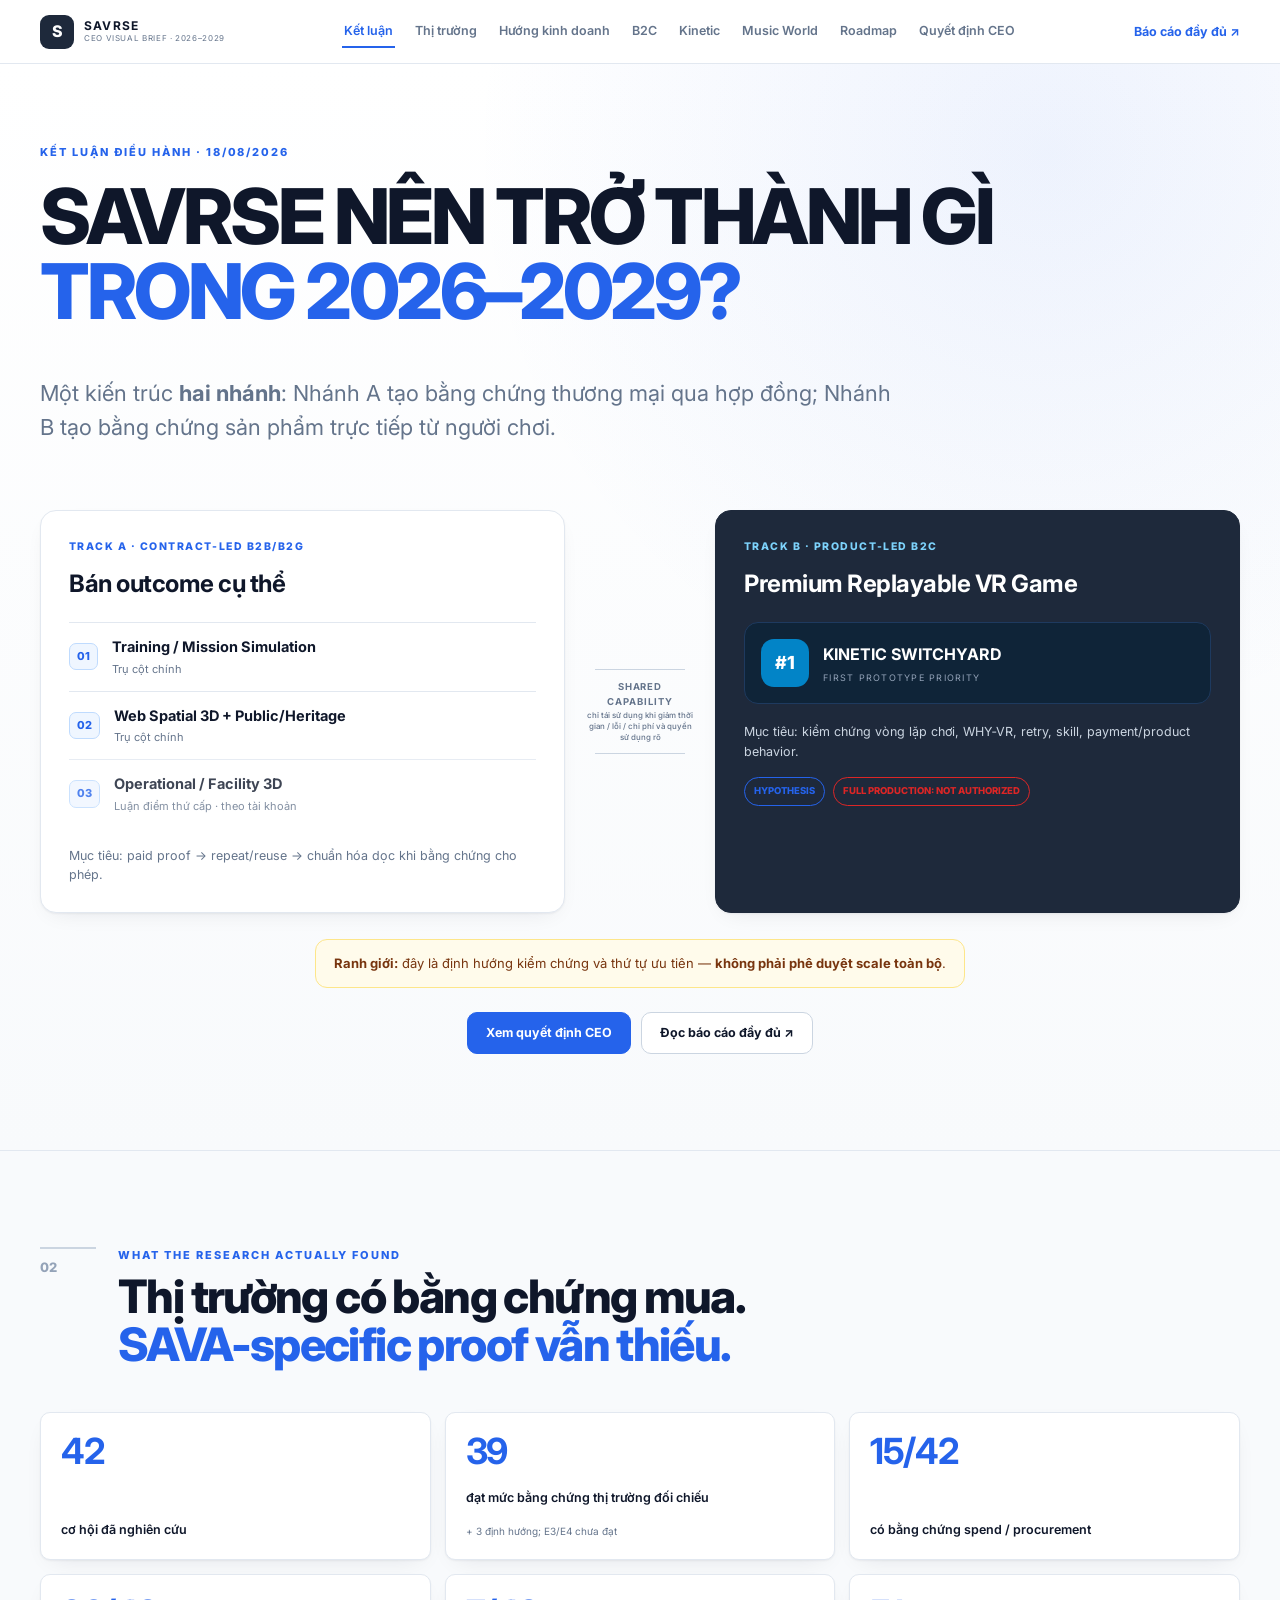
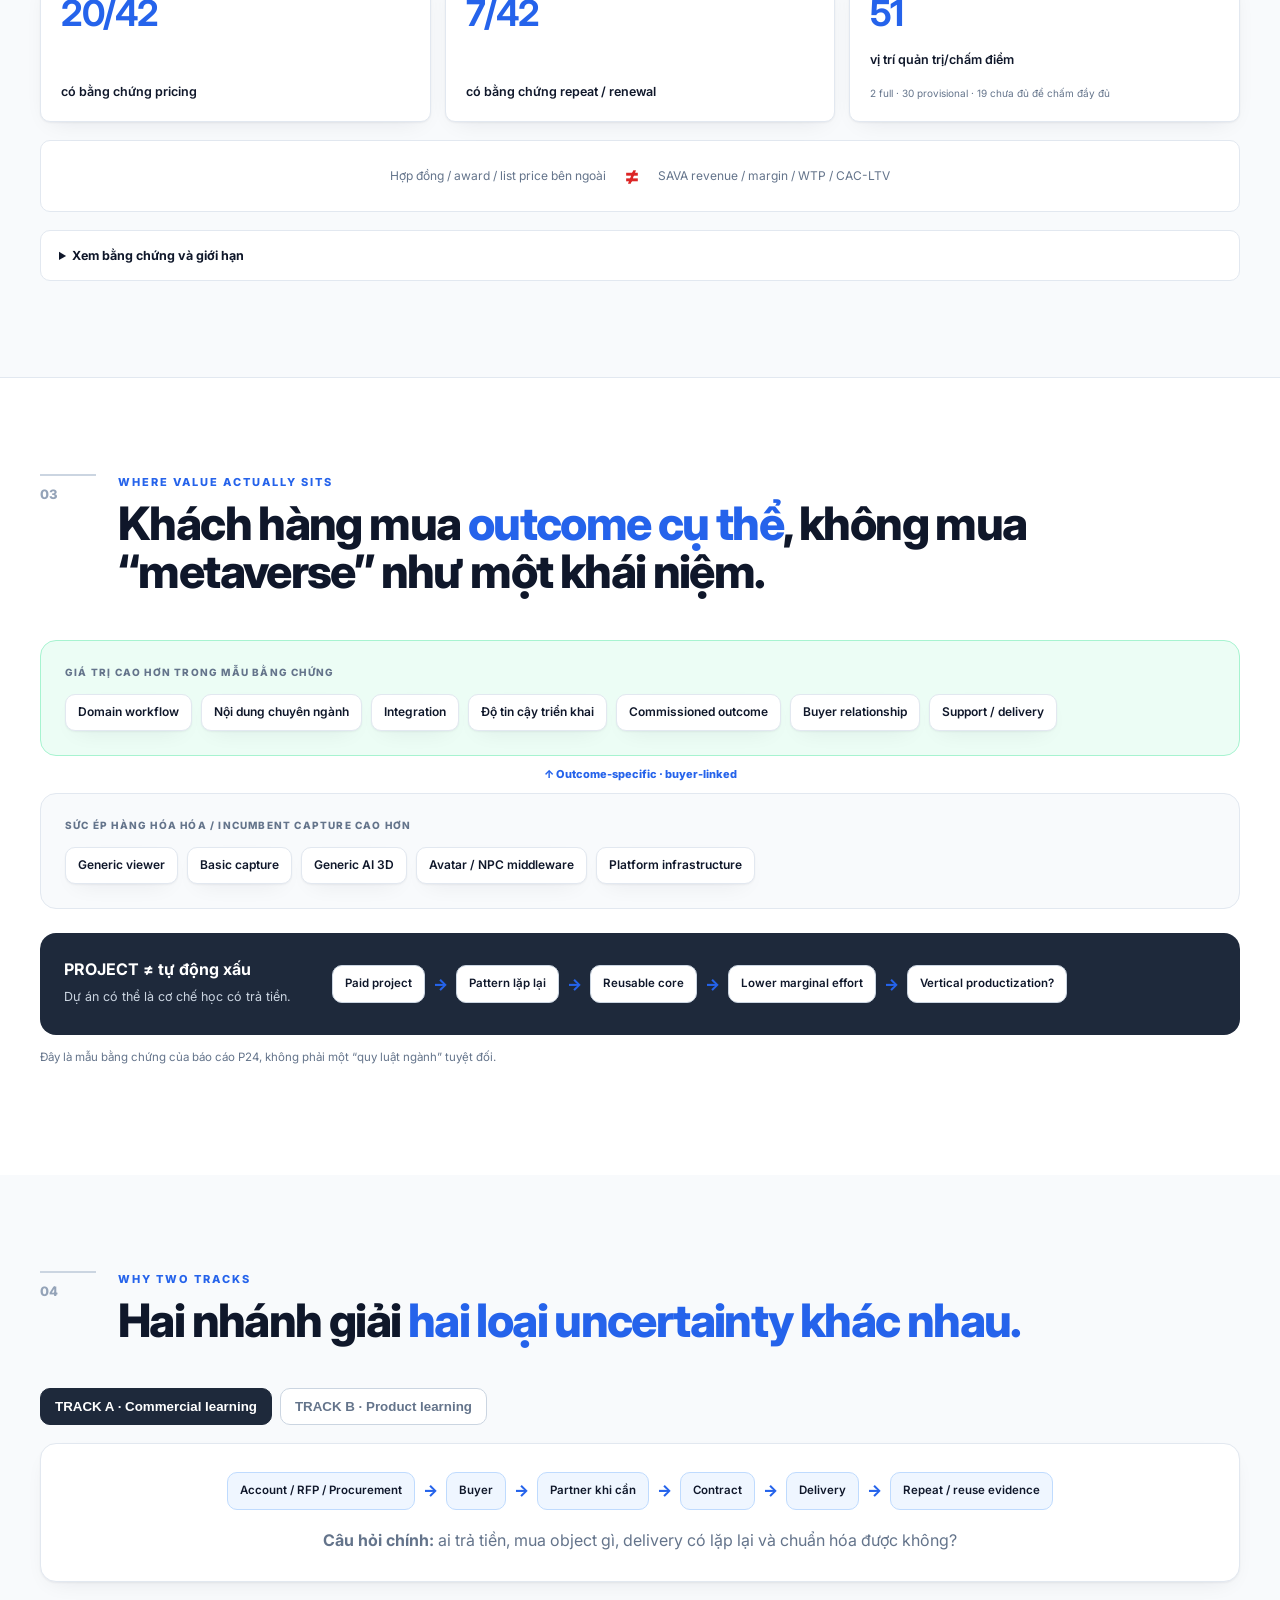
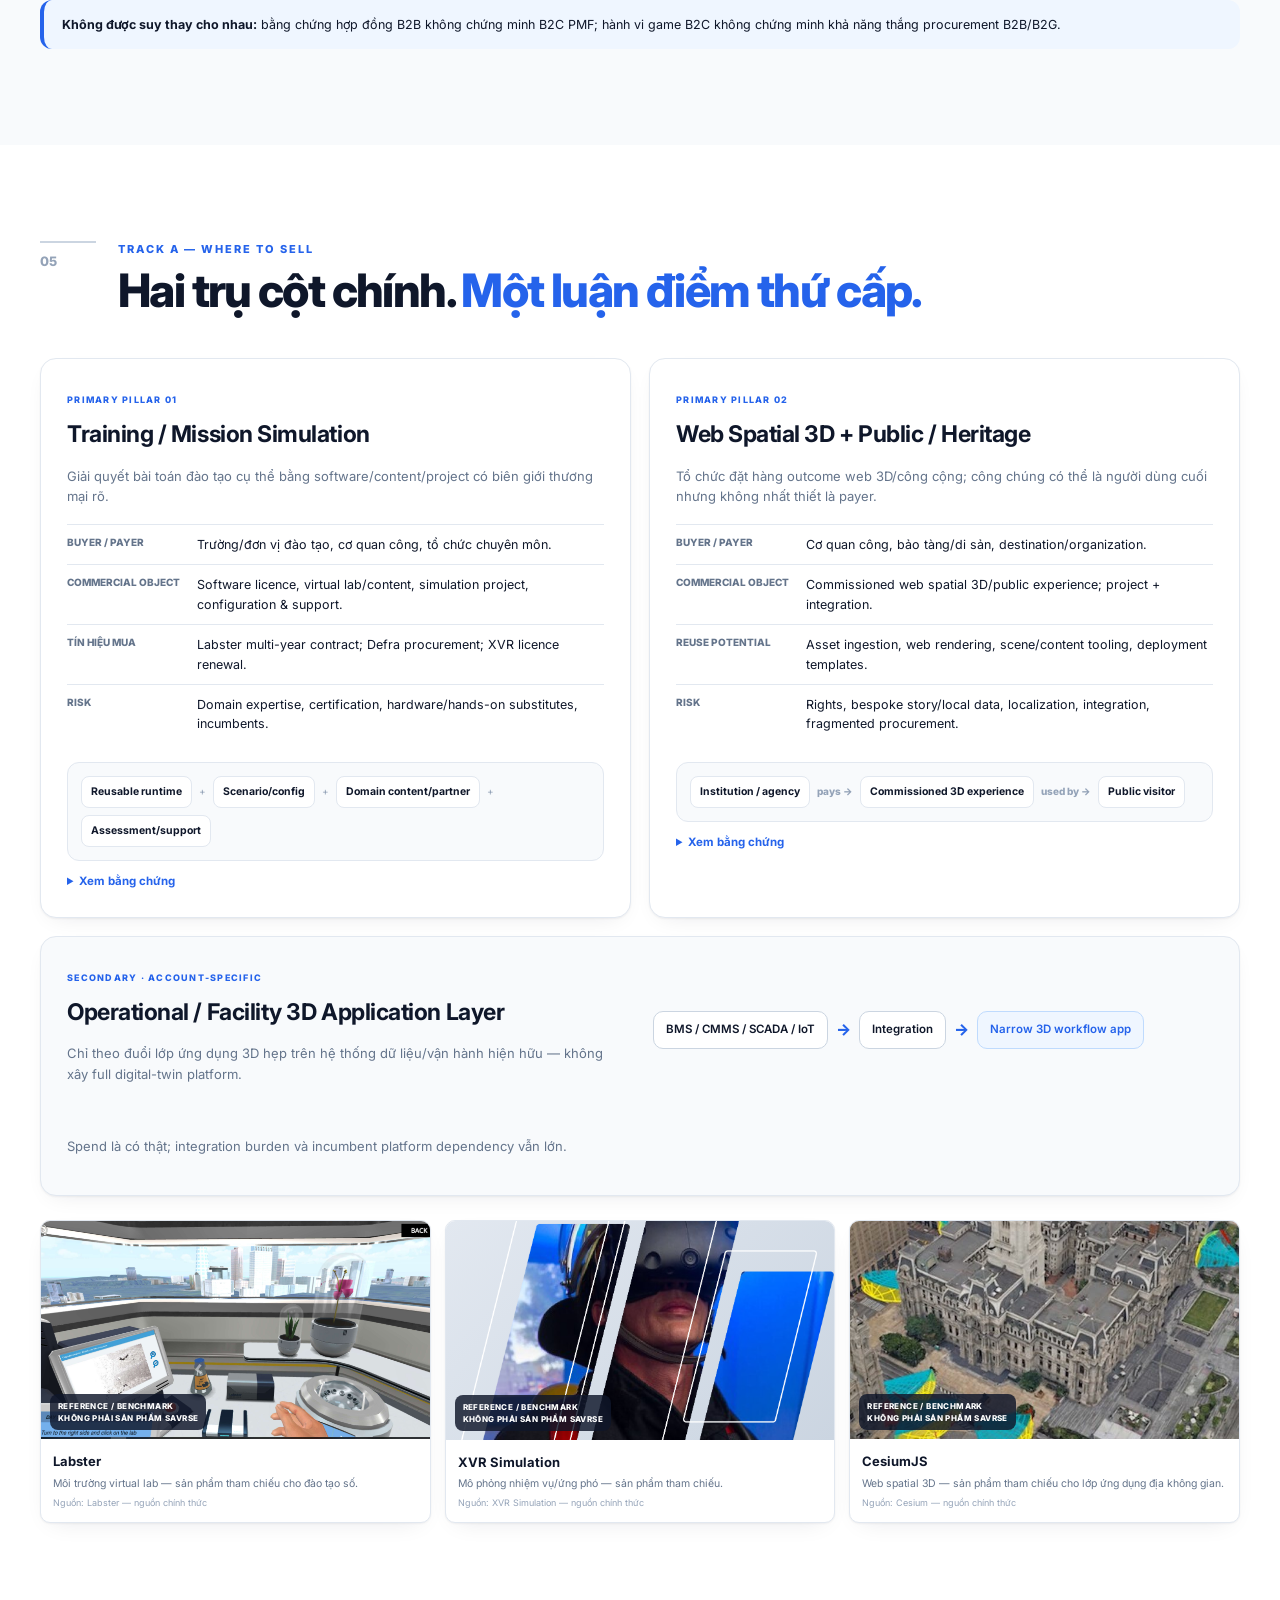
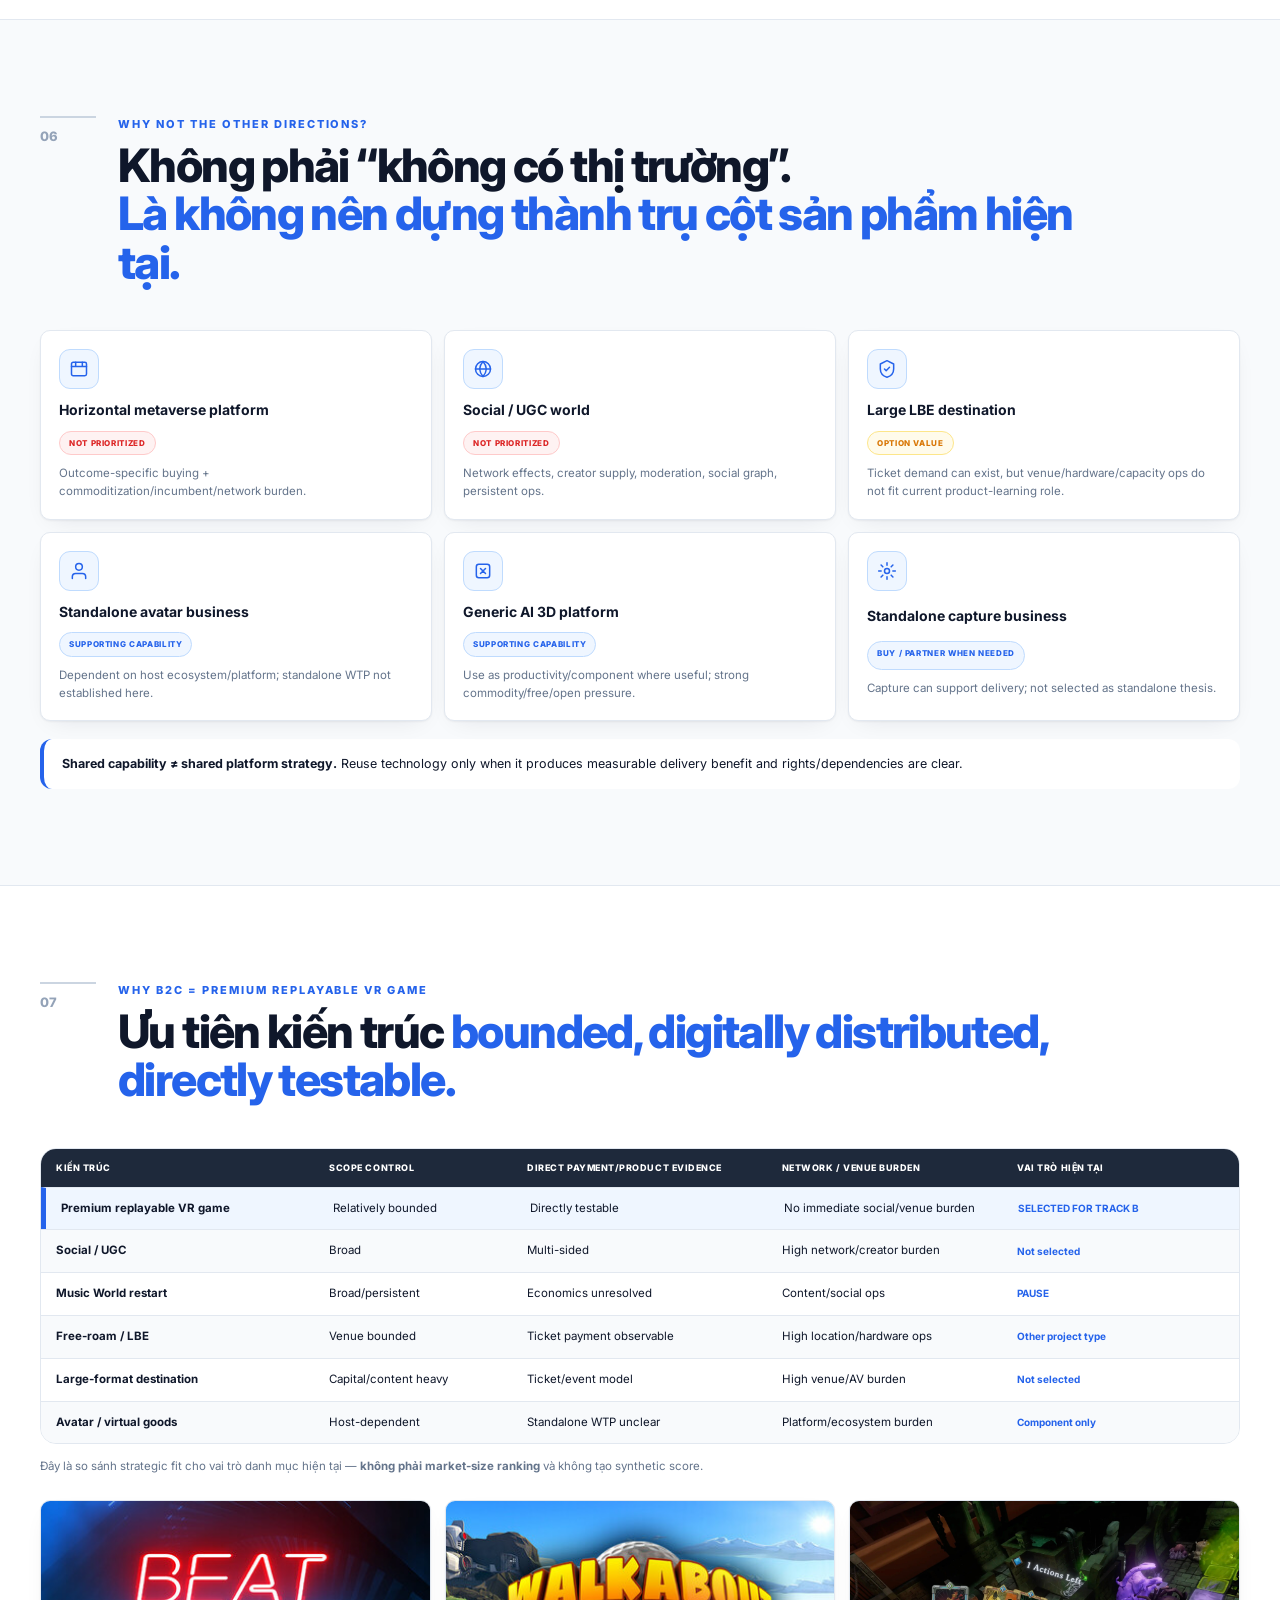
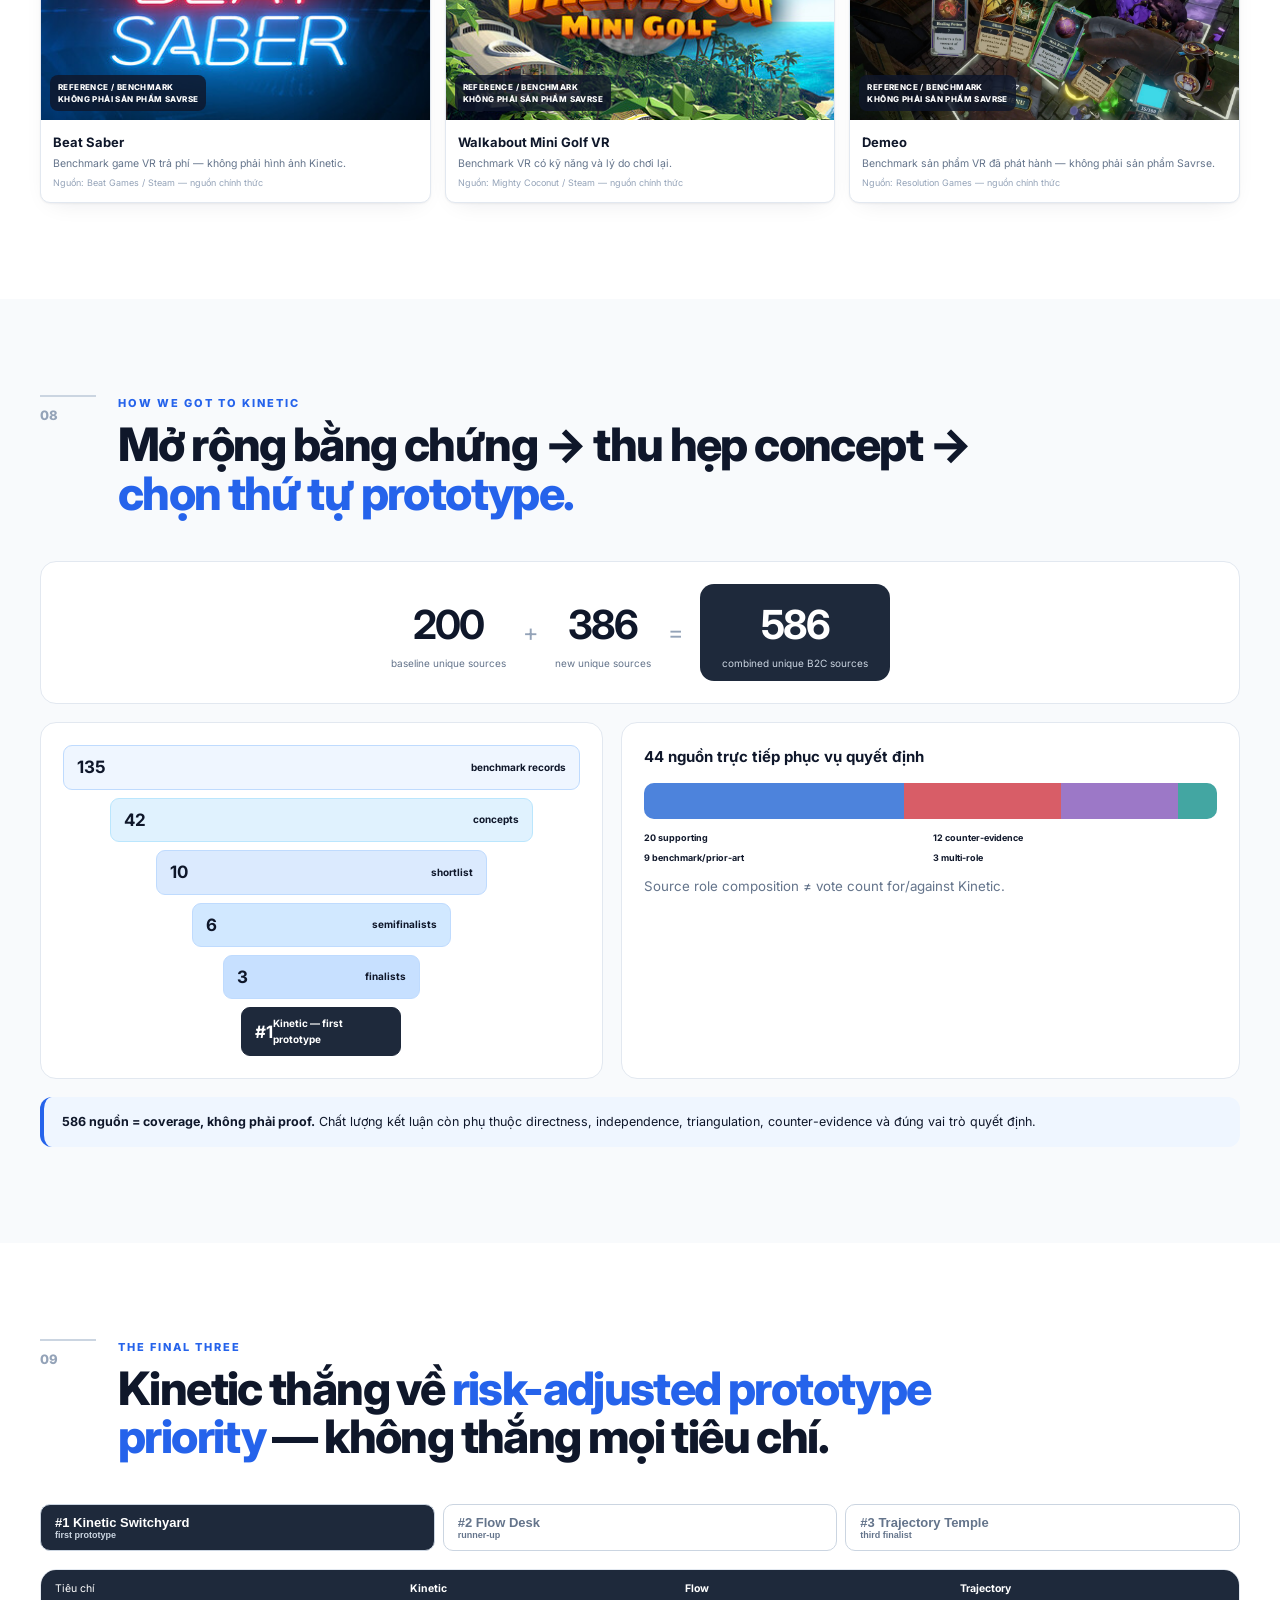
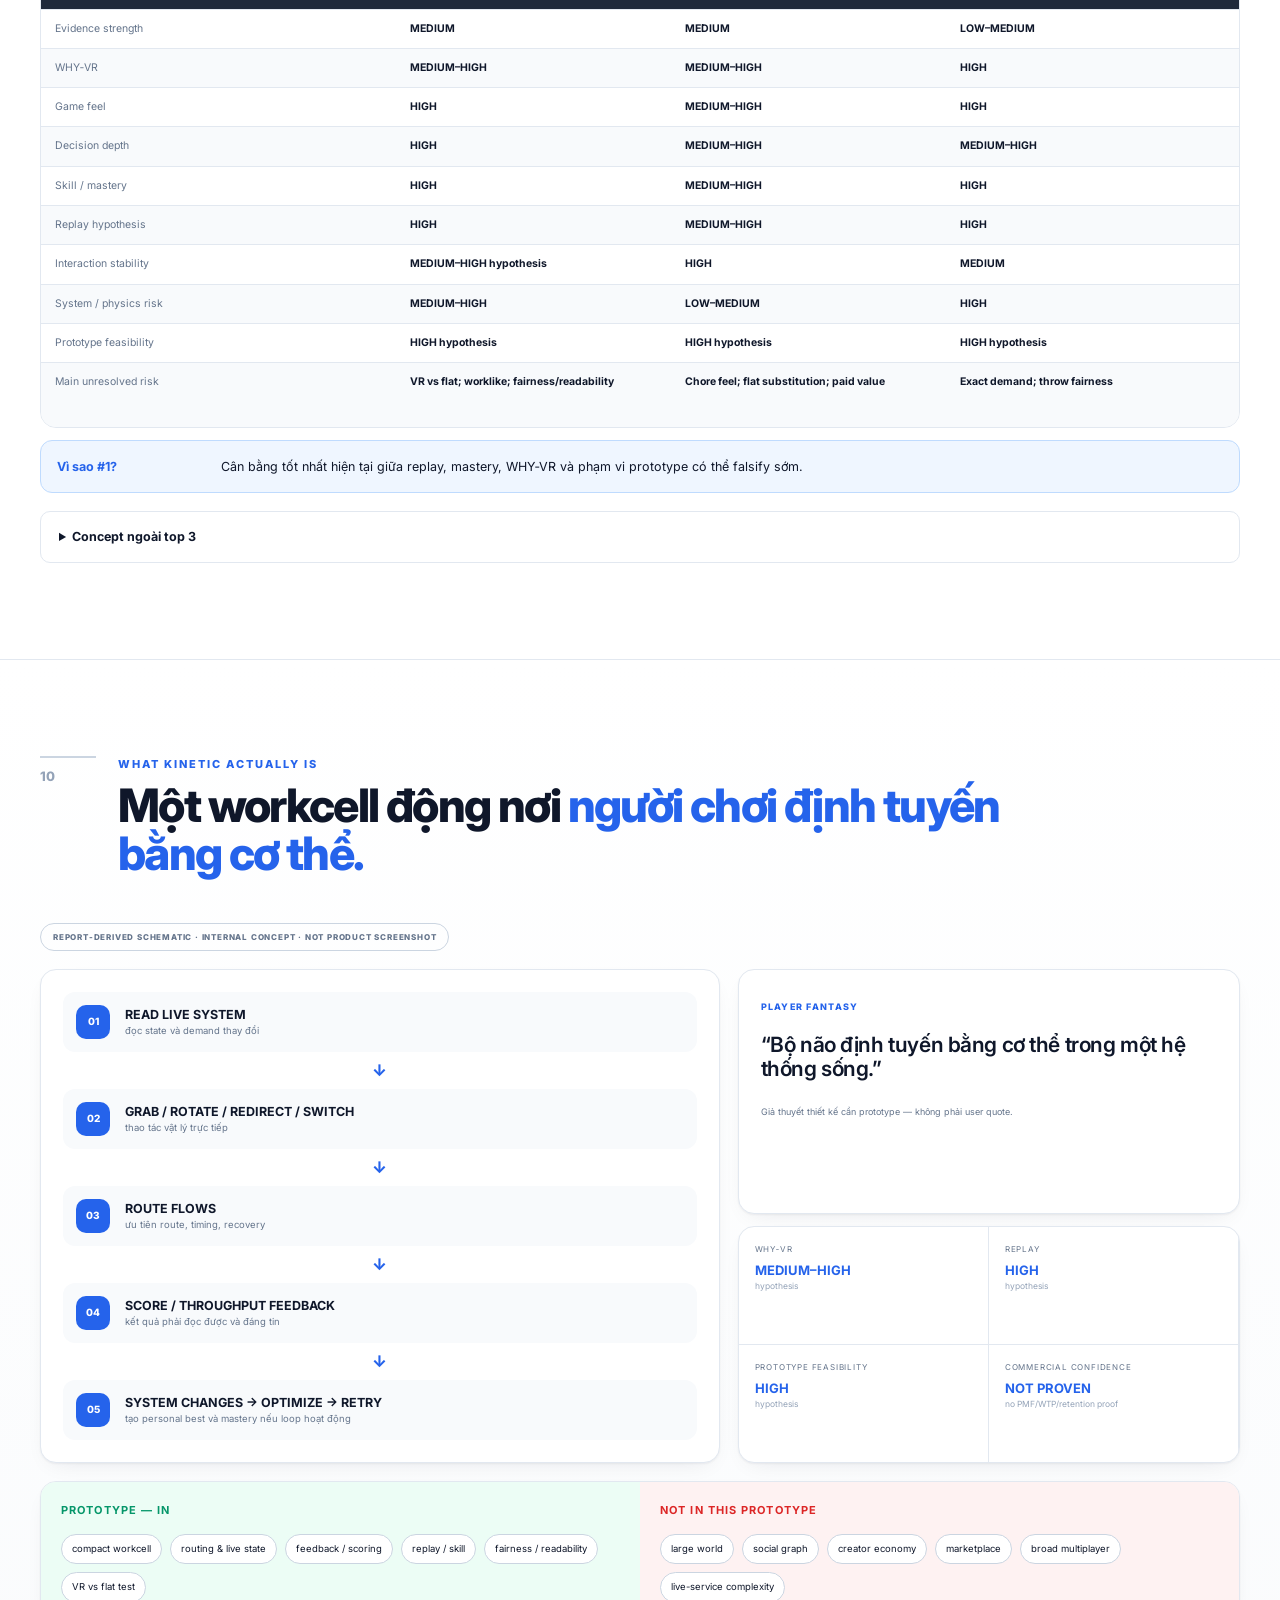
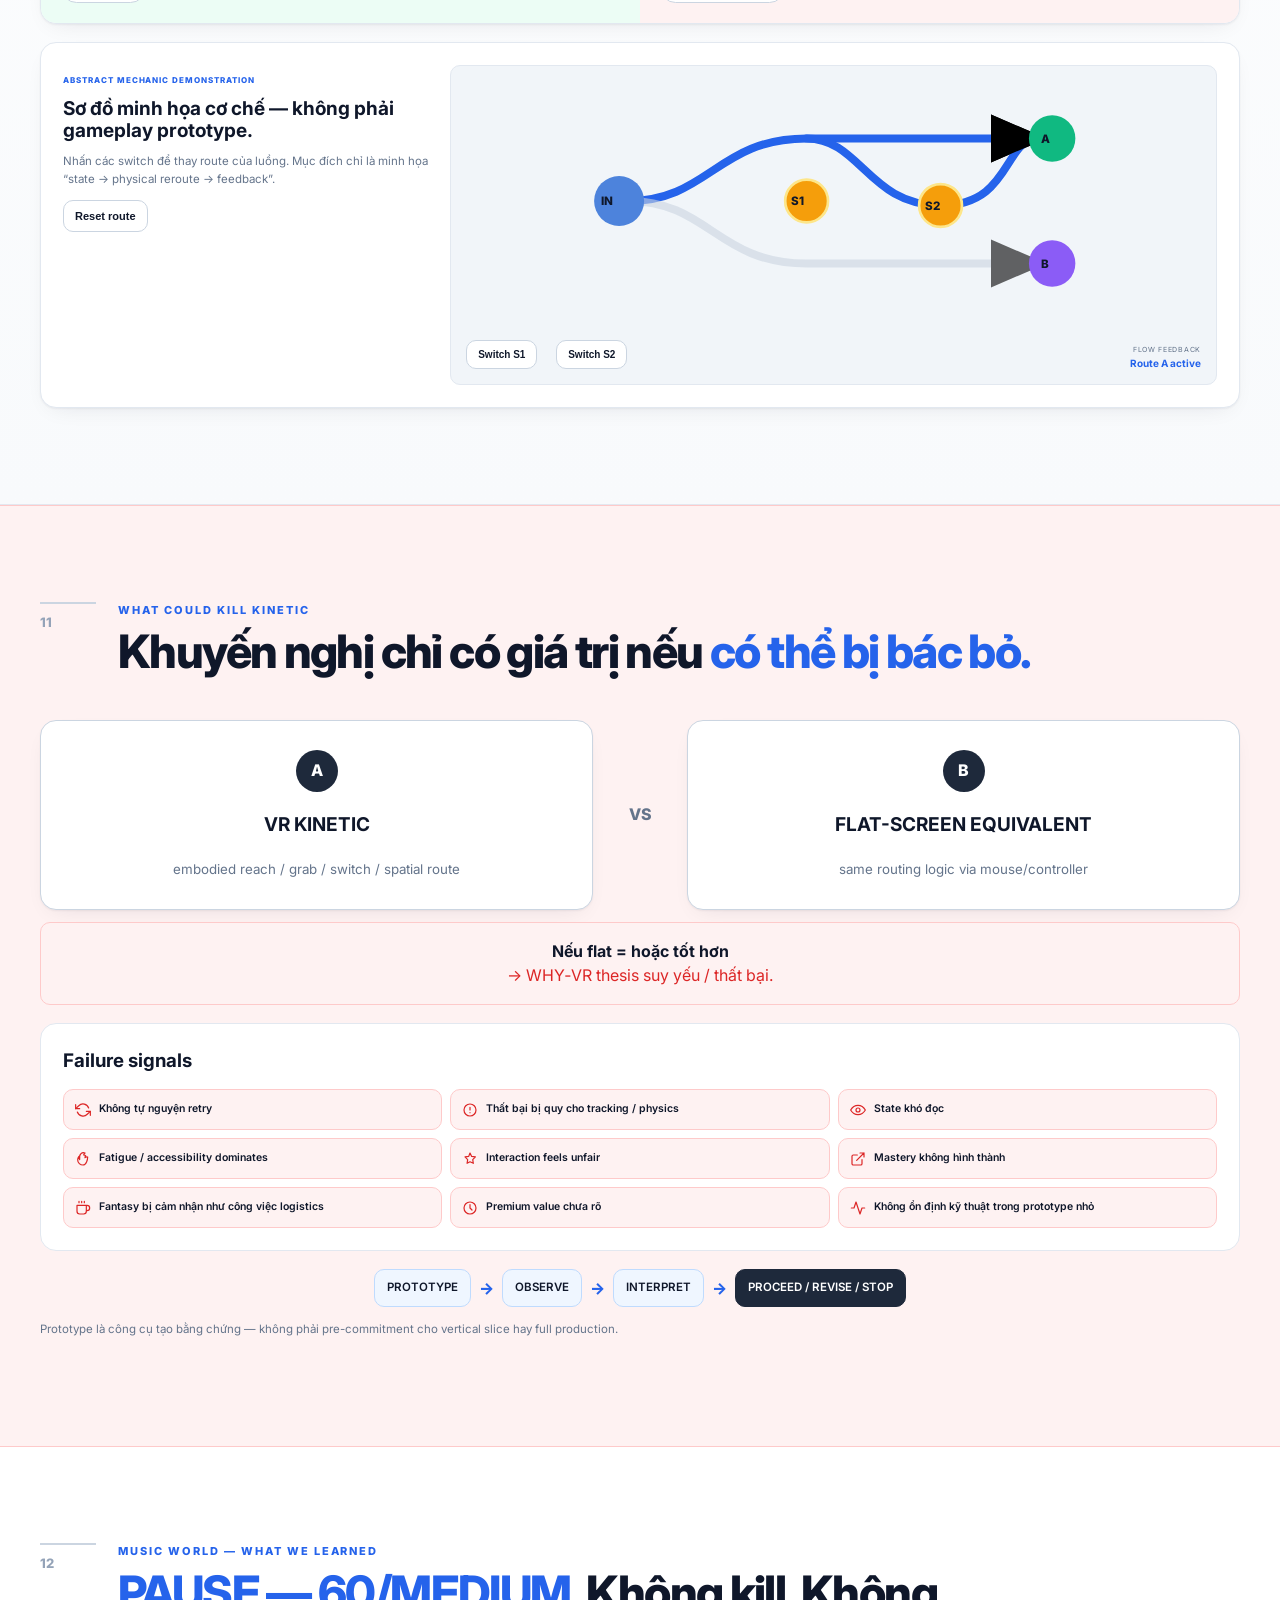
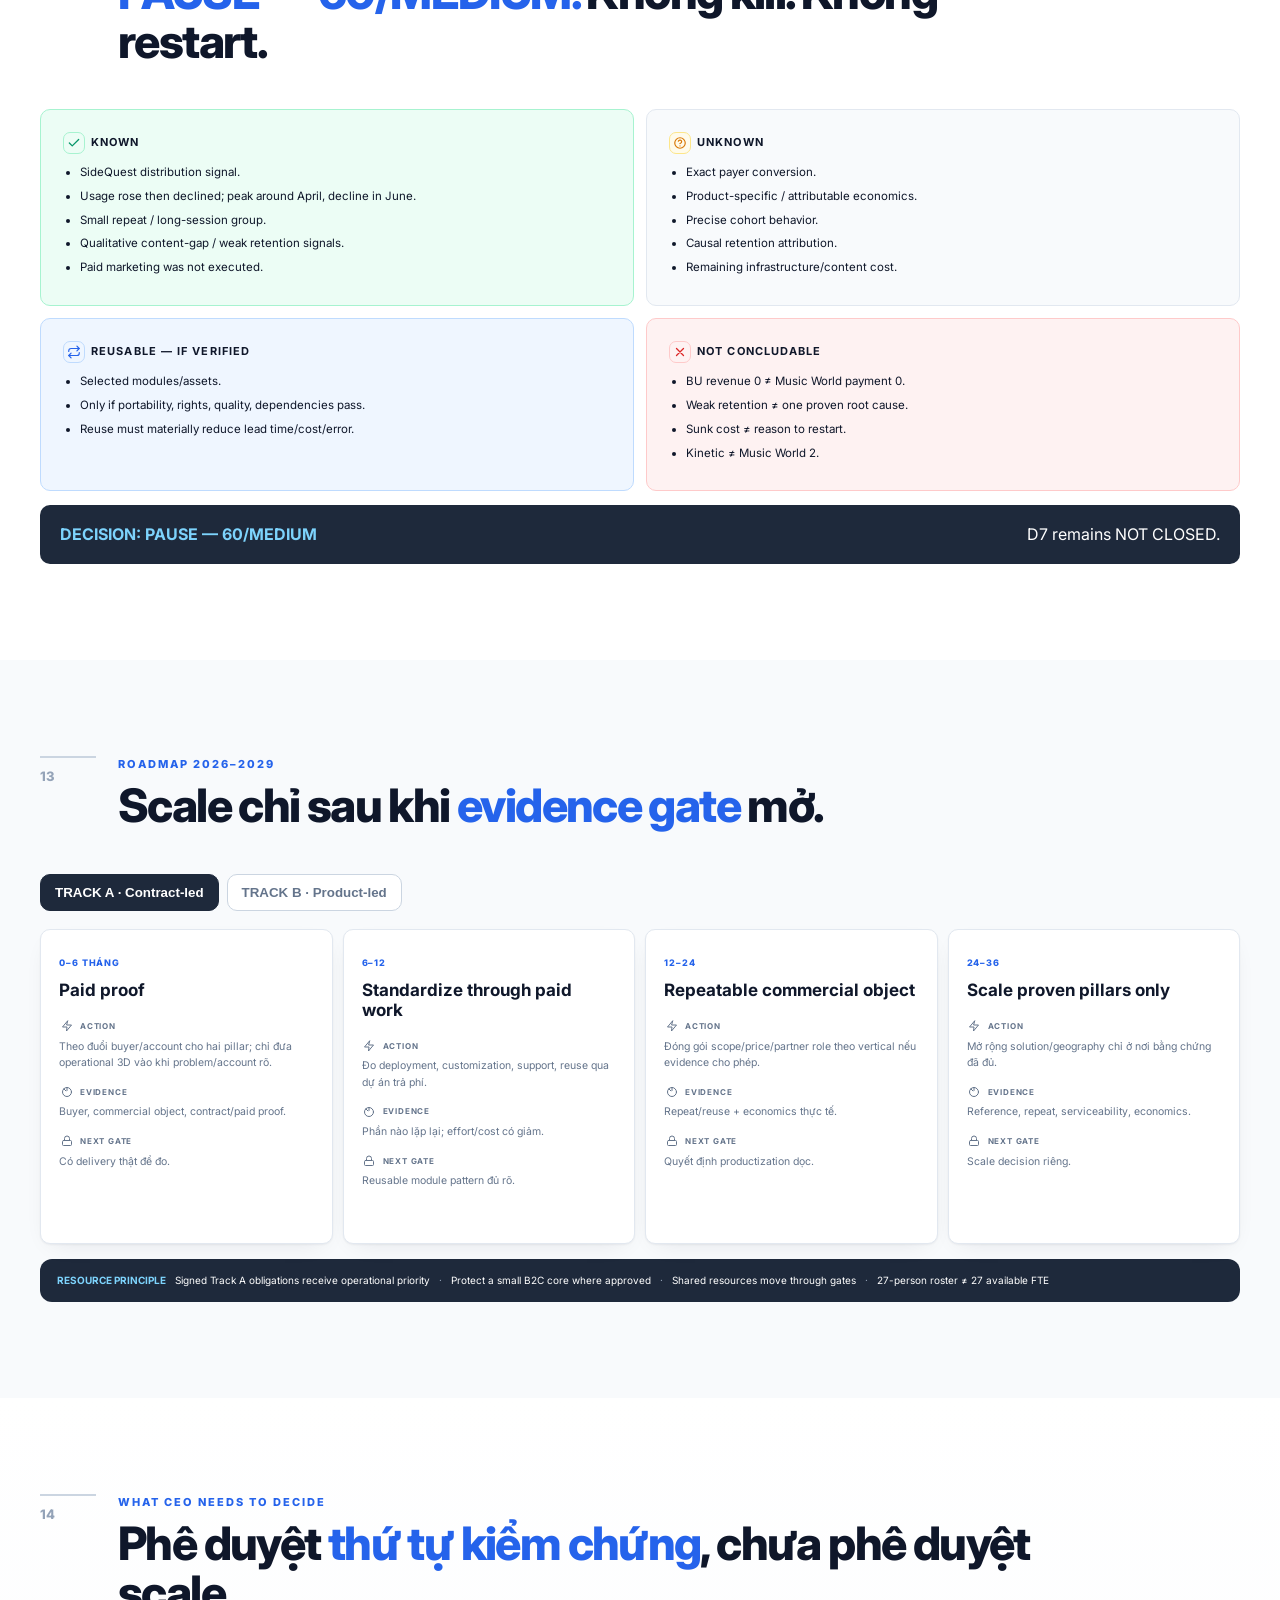
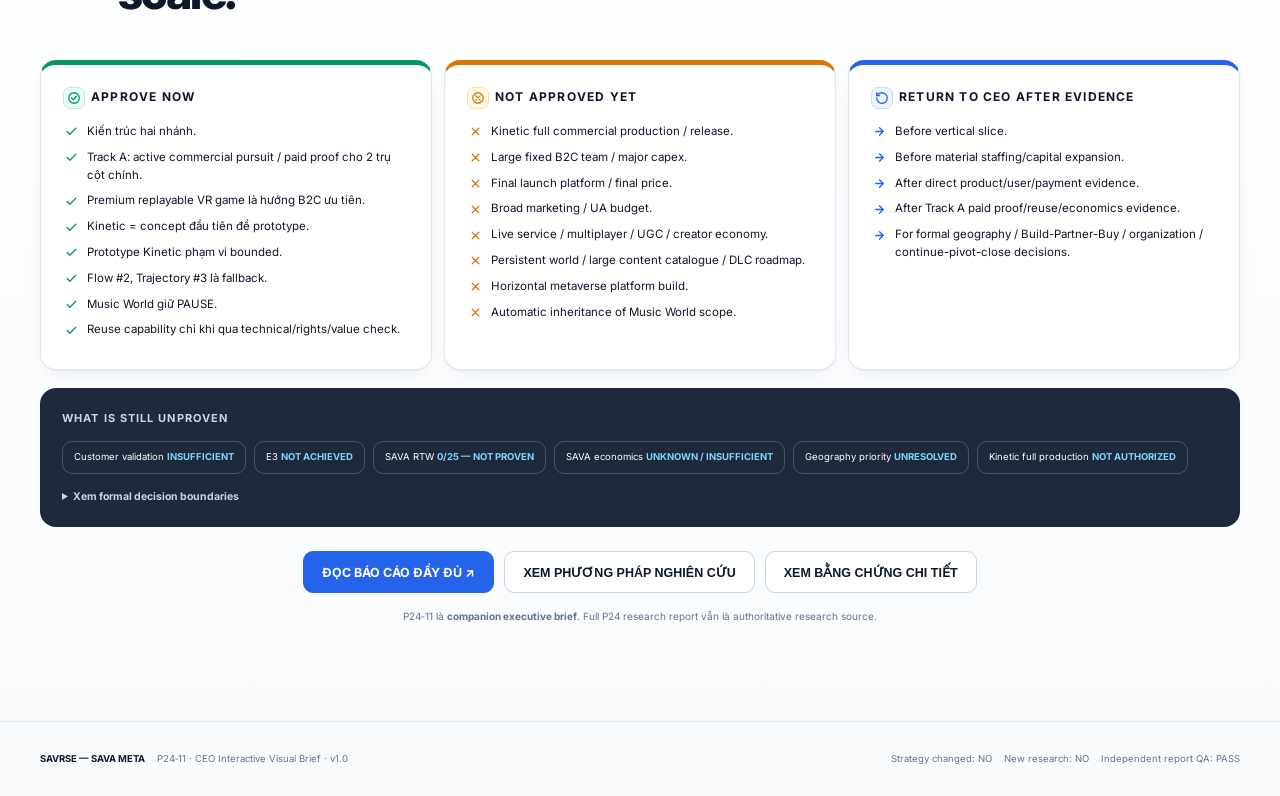
==== index.html @ 4fbd262f "Clone current savrse-report baseline before Kinetic edits" ====
<!doctype html>
<html lang="vi">
<head>
<meta charset="utf-8">
<meta name="viewport" content="width=device-width,initial-scale=1">
<meta name="color-scheme" content="light">
<title>Savrse 2026–2029 — CEO Interactive Visual Brief</title>
<meta name="description" content="CEO-facing interactive visual strategy brief for Savrse — SAVA Meta, condensed from the P24 v1.5 authoritative research report.">
<link rel="preconnect" href="https://fonts.googleapis.com">
<link rel="preconnect" href="https://fonts.gstatic.com" crossorigin>
<link href="https://fonts.googleapis.com/css2?family=Inter:wght@400;500;600;700;800&display=swap" rel="stylesheet">
<link rel="stylesheet" href="styles.css">
</head>
<body>
<a class="skip-link" href="#main">Bỏ qua điều hướng</a>
<header class="topbar">
  <a class="brand" href="#answer"><span class="brand-mark">S</span><span><b>SAVRSE</b><small>CEO VISUAL BRIEF · 2026–2029</small></span></a>
  <button class="nav-toggle" aria-expanded="false" aria-controls="main-nav">Menu</button>
  <nav id="main-nav" aria-label="Điều hướng chính">
    <a href="#answer">Kết luận</a><a href="#evidence">Thị trường</a><a href="#track-a">Hướng kinh doanh</a><a href="#b2c">B2C</a><a href="#kinetic">Kinetic</a><a href="#music-world">Music World</a><a href="#roadmap">Roadmap</a><a href="#decisions">Quyết định CEO</a>
  </nav>
  <a class="report-link top-report-link" data-full-report href="#">Báo cáo đầy đủ ↗</a>
</header>
<main id="main">

<section id="answer" class="section hero-section" data-section="1">
  <div class="eyebrow">KẾT LUẬN ĐIỀU HÀNH · 18/08/2026</div>
  <h1>SAVRSE NÊN TRỞ THÀNH GÌ<br><span>TRONG 2026–2029?</span></h1>
  <p class="lead">Một kiến trúc <b>hai nhánh</b>: Nhánh A tạo bằng chứng thương mại qua hợp đồng; Nhánh B tạo bằng chứng sản phẩm trực tiếp từ người chơi.</p>
  <div class="two-track hero-architecture" data-visual="two-track">
    <article class="track-card track-a">
      <div class="track-label">TRACK A · CONTRACT-LED B2B/B2G</div>
      <h2>Bán outcome cụ thể</h2>
      <div class="pillar primary"><span>01</span><div><b>Training / Mission Simulation</b><small>Trụ cột chính</small></div></div>
      <div class="pillar primary"><span>02</span><div><b>Web Spatial 3D + Public/Heritage</b><small>Trụ cột chính</small></div></div>
      <div class="pillar secondary"><span>03</span><div><b>Operational / Facility 3D</b><small>Luận điểm thứ cấp · theo tài khoản</small></div></div>
      <p class="micro">Mục tiêu: paid proof → repeat/reuse → chuẩn hóa dọc khi bằng chứng cho phép.</p>
    </article>
    <div class="architecture-bridge" aria-hidden="true"><span>SHARED CAPABILITY</span><small>chỉ tái sử dụng khi giảm thời gian / lỗi / chi phí và quyền sử dụng rõ</small></div>
    <article class="track-card track-b">
      <div class="track-label">TRACK B · PRODUCT-LED B2C</div>
      <h2>Premium Replayable VR Game</h2>
      <div class="kinetic-lockup"><span>#1</span><div><b>KINETIC SWITCHYARD</b><small>FIRST PROTOTYPE PRIORITY</small></div></div>
      <p class="micro">Mục tiêu: kiểm chứng vòng lặp chơi, WHY‑VR, retry, skill, payment/product behavior.</p>
      <div class="state-row"><span class="state hypothesis">HYPOTHESIS</span><span class="state not-authorized">FULL PRODUCTION: NOT AUTHORIZED</span></div>
    </article>
  </div>
  <div class="hero-caveat"><b>Ranh giới:</b> đây là định hướng kiểm chứng và thứ tự ưu tiên — <b>không phải phê duyệt scale toàn bộ</b>.</div>
  <div class="hero-actions"><a class="btn primary" href="#decisions">Xem quyết định CEO</a><a class="btn" data-full-report href="#">Đọc báo cáo đầy đủ ↗</a></div>
</section>

<section id="evidence" class="section dark-section" data-section="2">
  <div class="section-head"><span class="section-no">02</span><div><div class="eyebrow">WHAT THE RESEARCH ACTUALLY FOUND</div><h2>Thị trường có bằng chứng mua.<br><span>SAVA-specific proof vẫn thiếu.</span></h2></div></div>
  <div class="metric-grid" data-visual="evidence-snapshot">
    <article class="metric"><strong>42</strong><span>cơ hội đã nghiên cứu</span></article>
    <article class="metric"><strong>39</strong><span>đạt mức bằng chứng thị trường đối chiếu</span><small>+ 3 định hướng; E3/E4 chưa đạt</small></article>
    <article class="metric"><strong>15/42</strong><span>có bằng chứng spend / procurement</span></article>
    <article class="metric"><strong>20/42</strong><span>có bằng chứng pricing</span></article>
    <article class="metric"><strong>7/42</strong><span>có bằng chứng repeat / renewal</span></article>
    <article class="metric"><strong>51</strong><span>vị trí quản trị/chấm điểm</span><small>2 full · 30 provisional · 19 chưa đủ để chấm đầy đủ</small></article>
  </div>
  <div class="semantic-firewall" data-visual="semantic-firewall"><span>Hợp đồng / award / list price bên ngoài</span><b>≠</b><span>SAVA revenue / margin / WTP / CAC-LTV</span></div>
  <details class="evidence-drawer"><summary>Xem bằng chứng và giới hạn</summary><div class="drawer-grid">
    <div><h4>Ví dụ có hành vi mua thật</h4><ul><li>UCLan/Labster: £180,000 — contract value.</li><li>Defra: £118,327 — award/procurement value.</li><li>Coventry/XVR: £55,661 — two-year licence renewal contract value.</li><li>Derby: £65,512 — web geospatial 3D contract.</li></ul></div>
    <div><h4>Giới hạn bắt buộc</h4><ul><li>Contract value ≠ cash collection.</li><li>Award ≠ realized SAVA revenue.</li><li>Framework ceiling ≠ realized call-off.</li><li>Customer validation = insufficient; E3 chưa đạt.</li></ul></div>
  </div></details>
</section>

<section id="value" class="section" data-section="3">
  <div class="section-head"><span class="section-no">03</span><div><div class="eyebrow">WHERE VALUE ACTUALLY SITS</div><h2>Khách hàng mua <span>outcome cụ thể</span>, không mua “metaverse” như một khái niệm.</h2></div></div>
  <div class="value-stack" data-visual="value-stack">
    <div class="value-tier high"><div class="tier-label">GIÁ TRỊ CAO HƠN TRONG MẪU BẰNG CHỨNG</div><div class="chip-row"><span>Domain workflow</span><span>Nội dung chuyên ngành</span><span>Integration</span><span>Độ tin cậy triển khai</span><span>Commissioned outcome</span><span>Buyer relationship</span><span>Support / delivery</span></div></div>
    <div class="value-arrow">↑ Outcome-specific · buyer-linked</div>
    <div class="value-tier low"><div class="tier-label">SỨC ÉP HÀNG HÓA HÓA / INCUMBENT CAPTURE CAO HƠN</div><div class="chip-row"><span>Generic viewer</span><span>Basic capture</span><span>Generic AI 3D</span><span>Avatar / NPC middleware</span><span>Platform infrastructure</span></div></div>
  </div>
  <div class="split-insight" data-visual="project-productization">
    <div><b>PROJECT ≠ tự động xấu</b><p>Dự án có thể là cơ chế học có trả tiền.</p></div><div class="flow-inline"><span>Paid project</span><i>→</i><span>Pattern lặp lại</span><i>→</i><span>Reusable core</span><i>→</i><span>Lower marginal effort</span><i>→</i><span>Vertical productization?</span></div>
  </div>
  <p class="caveat">Đây là mẫu bằng chứng của báo cáo P24, không phải một “quy luật ngành” tuyệt đối.</p>
</section>

<section id="why-two" class="section soft-section" data-section="4">
  <div class="section-head"><span class="section-no">04</span><div><div class="eyebrow">WHY TWO TRACKS</div><h2>Hai nhánh giải <span>hai loại uncertainty khác nhau.</span></h2></div></div>
  <div class="toggle-row" role="tablist" aria-label="So sánh hai nhánh"><button class="track-toggle active" data-track="commercial" role="tab" aria-selected="true">TRACK A · Commercial learning</button><button class="track-toggle" data-track="product" role="tab" aria-selected="false">TRACK B · Product learning</button></div>
  <div class="learning-panel active" data-panel="commercial" data-visual="commercial-learning">
    <div class="learning-flow"><span>Account / RFP / Procurement</span><i>→</i><span>Buyer</span><i>→</i><span>Partner khi cần</span><i>→</i><span>Contract</span><i>→</i><span>Delivery</span><i>→</i><span>Repeat / reuse evidence</span></div>
    <p><b>Câu hỏi chính:</b> ai trả tiền, mua object gì, delivery có lặp lại và chuẩn hóa được không?</p>
  </div>
  <div class="learning-panel" data-panel="product" data-visual="product-learning">
    <div class="learning-flow"><span>VR Storefront</span><i>→</i><span>Discovery</span><i>→</i><span>Purchase / install</span><i>→</i><span>Gameplay</span><i>→</i><span>Retry / return</span><i>→</i><span>Iterate / stop / scale</span></div>
    <p><b>Câu hỏi chính:</b> người chơi có hiểu, muốn chơi lại, trả tiền và tạo hành vi sản phẩm đủ mạnh không?</p>
  </div>
  <div class="callout"><b>Không được suy thay cho nhau:</b> bằng chứng hợp đồng B2B không chứng minh B2C PMF; hành vi game B2C không chứng minh khả năng thắng procurement B2B/B2G.</div>
</section>

<section id="track-a" class="section" data-section="5">
  <div class="section-head"><span class="section-no">05</span><div><div class="eyebrow">TRACK A — WHERE TO SELL</div><h2>Hai trụ cột chính. <span>Một luận điểm thứ cấp.</span></h2></div></div>
  <div class="pillar-cards">
    <article class="direction-card primary-direction" data-visual="training-pillar">
      <div class="direction-top"><span class="role">PRIMARY PILLAR 01</span><h3>Training / Mission Simulation</h3><p>Giải quyết bài toán đào tạo cụ thể bằng software/content/project có biên giới thương mại rõ.</p></div>
      <dl class="fact-list"><div><dt>Buyer / payer</dt><dd>Trường/đơn vị đào tạo, cơ quan công, tổ chức chuyên môn.</dd></div><div><dt>Commercial object</dt><dd>Software licence, virtual lab/content, simulation project, configuration & support.</dd></div><div><dt>Tín hiệu mua</dt><dd>Labster multi-year contract; Defra procurement; XVR licence renewal.</dd></div><div><dt>Risk</dt><dd>Domain expertise, certification, hardware/hands-on substitutes, incumbents.</dd></div></dl>
      <div class="mini-architecture"><span>Reusable runtime</span><i>+</i><span>Scenario/config</span><i>+</i><span>Domain content/partner</span><i>+</i><span>Assessment/support</span></div>
      <details><summary>Xem bằng chứng</summary><p>UCLan/Labster £180,000 contract value; Defra £118,327 award/procurement value; Coventry/XVR £55,661 two-year renewal contract value. Các giá trị giữ nguyên semantic và không phải SAVA price.</p></details>
    </article>
    <article class="direction-card primary-direction" data-visual="web3d-pillar">
      <div class="direction-top"><span class="role">PRIMARY PILLAR 02</span><h3>Web Spatial 3D + Public / Heritage</h3><p>Tổ chức đặt hàng outcome web 3D/công cộng; công chúng có thể là người dùng cuối nhưng không nhất thiết là payer.</p></div>
      <dl class="fact-list"><div><dt>Buyer / payer</dt><dd>Cơ quan công, bảo tàng/di sản, destination/organization.</dd></div><div><dt>Commercial object</dt><dd>Commissioned web spatial 3D/public experience; project + integration.</dd></div><div><dt>Reuse potential</dt><dd>Asset ingestion, web rendering, scene/content tooling, deployment templates.</dd></div><div><dt>Risk</dt><dd>Rights, bespoke story/local data, localization, integration, fragmented procurement.</dd></div></dl>
      <div class="payer-flow"><span>Institution / agency</span><i>pays →</i><span>Commissioned 3D experience</span><i>used by →</i><span>Public visitor</span></div>
      <details><summary>Xem bằng chứng</summary><p>Derby £65,512 contract 2025–2028; City of Wonder £550,000 award; Historic England £400,000 framework ceiling. Không chuyển các record này thành “universal heritage SaaS”.</p></details>
    </article>
    <article class="direction-card secondary-direction" data-visual="ops3d-pillar">
      <div><span class="role">SECONDARY · ACCOUNT-SPECIFIC</span><h3>Operational / Facility 3D Application Layer</h3><p>Chỉ theo đuổi lớp ứng dụng 3D hẹp trên hệ thống dữ liệu/vận hành hiện hữu — không xây full digital-twin platform.</p></div>
      <div class="system-strip"><span>BMS / CMMS / SCADA / IoT</span><i>→</i><span>Integration</span><i>→</i><strong>Narrow 3D workflow app</strong></div>
      <p class="caveat">Spend là có thật; integration burden và incumbent platform dependency vẫn lớn.</p>
    </article>
  </div>
  <div class="benchmark-strip tracka-benchmarks">
    <article class="benchmark-card" data-visual="benchmark" id="bench-labster">
      <a class="benchmark-media" href="https://www.labster.com/simulations/demo" target="_blank" rel="noopener">
        <img src="assets/images/bench/labster.png" alt="Ảnh từ Demo Simulation của Labster, minh họa môi trường phòng thí nghiệm ảo."  referrerpolicy="no-referrer" onerror="this.closest('.benchmark-media').classList.add('image-fallback'); this.style.display='none'">
        <span class="image-fallback-label" aria-hidden="true">REFERENCE IMAGE<br>Labster</span>
        <span class="benchmark-badge">REFERENCE / BENCHMARK<br>KHÔNG PHẢI SẢN PHẨM SAVRSE</span>
      </a>
      <div class="benchmark-copy"><strong>Labster</strong><span>Môi trường virtual lab — sản phẩm tham chiếu cho đào tạo số.</span><small>Nguồn: Labster — nguồn chính thức</small></div>
    </article><article class="benchmark-card" data-visual="benchmark" id="bench-xvr">
      <a class="benchmark-media" href="https://www.xvrsim.com/en/xvr-academy/" target="_blank" rel="noopener">
        <img src="assets/images/bench/xvr.png" alt="Người hướng dẫn sử dụng XVR Simulation trong bối cảnh đào tạo mô phỏng."  referrerpolicy="no-referrer" onerror="this.closest('.benchmark-media').classList.add('image-fallback'); this.style.display='none'">
        <span class="image-fallback-label" aria-hidden="true">REFERENCE IMAGE<br>XVR Simulation</span>
        <span class="benchmark-badge">REFERENCE / BENCHMARK<br>KHÔNG PHẢI SẢN PHẨM SAVRSE</span>
      </a>
      <div class="benchmark-copy"><strong>XVR Simulation</strong><span>Mô phỏng nhiệm vụ/ứng phó — sản phẩm tham chiếu.</span><small>Nguồn: XVR Simulation — nguồn chính thức</small></div>
    </article><article class="benchmark-card" data-visual="benchmark" id="bench-cesium">
      <a class="benchmark-media" href="https://cesium.com/platform/cesiumjs/" target="_blank" rel="noopener">
        <img src="assets/images/bench/cesium.jpg" alt="Ảnh minh họa ứng dụng 3D địa không gian trên trang CesiumJS chính thức."  referrerpolicy="no-referrer" onerror="this.closest('.benchmark-media').classList.add('image-fallback'); this.style.display='none'">
        <span class="image-fallback-label" aria-hidden="true">REFERENCE IMAGE<br>CesiumJS</span>
        <span class="benchmark-badge">REFERENCE / BENCHMARK<br>KHÔNG PHẢI SẢN PHẨM SAVRSE</span>
      </a>
      <div class="benchmark-copy"><strong>CesiumJS</strong><span>Web spatial 3D — sản phẩm tham chiếu cho lớp ứng dụng địa không gian.</span><small>Nguồn: Cesium — nguồn chính thức</small></div>
    </article>
  </div>
</section>

<section id="not-now" class="section dark-section" data-section="6">
  <div class="section-head"><span class="section-no">06</span><div><div class="eyebrow">WHY NOT THE OTHER DIRECTIONS?</div><h2>Không phải “không có thị trường”.<br><span>Là không nên dựng thành trụ cột sản phẩm hiện tại.</span></h2></div></div>
  <div class="not-now-grid" data-visual="not-now-portfolio">
    <article>
      <span class="nn-ico" aria-hidden="true"><svg viewBox="0 0 24 24" fill="none" stroke="currentColor" stroke-width="1.8" stroke-linecap="round" stroke-linejoin="round"><rect x="3" y="4" width="18" height="16" rx="2"/><path d="M3 9h18M8 4v5M16 4v5"/></svg></span>
      <b>Horizontal metaverse platform</b><span class="label not-prioritized">NOT PRIORITIZED</span><small>Outcome-specific buying + commoditization/incumbent/network burden.</small>
    </article>
    <article>
      <span class="nn-ico" aria-hidden="true"><svg viewBox="0 0 24 24" fill="none" stroke="currentColor" stroke-width="1.8" stroke-linecap="round" stroke-linejoin="round"><circle cx="12" cy="12" r="9"/><path d="M3 12h18M12 3a15 15 0 0 1 4 9 15 15 0 0 1-4 9 15 15 0 0 1-4-9 15 15 0 0 1 4-9z"/></svg></span>
      <b>Social / UGC world</b><span class="label not-prioritized">NOT PRIORITIZED</span><small>Network effects, creator supply, moderation, social graph, persistent ops.</small>
    </article>
    <article>
      <span class="nn-ico" aria-hidden="true"><svg viewBox="0 0 24 24" fill="none" stroke="currentColor" stroke-width="1.8" stroke-linecap="round" stroke-linejoin="round"><path d="M12 2l8 4v6c0 5-3.5 8.5-8 10-4.5-1.5-8-5-8-10V6z"/><path d="M9 12l2 2 4-4"/></svg></span>
      <b>Large LBE destination</b><span class="label option">OPTION VALUE</span><small>Ticket demand can exist, but venue/hardware/capacity ops do not fit current product-learning role.</small>
    </article>
    <article>
      <span class="nn-ico" aria-hidden="true"><svg viewBox="0 0 24 24" fill="none" stroke="currentColor" stroke-width="1.8" stroke-linecap="round" stroke-linejoin="round"><path d="M20 21v-2a4 4 0 0 0-4-4H8a4 4 0 0 0-4 4v2"/><circle cx="12" cy="7" r="4"/></svg></span>
      <b>Standalone avatar business</b><span class="label support">SUPPORTING CAPABILITY</span><small>Dependent on host ecosystem/platform; standalone WTP not established here.</small>
    </article>
    <article>
      <span class="nn-ico" aria-hidden="true"><svg viewBox="0 0 24 24" fill="none" stroke="currentColor" stroke-width="1.8" stroke-linecap="round" stroke-linejoin="round"><rect x="4" y="4" width="16" height="16" rx="3"/><path d="M9 9l3 3-3 3M15 9l-3 3 3 3"/></svg></span>
      <b>Generic AI 3D platform</b><span class="label support">SUPPORTING CAPABILITY</span><small>Use as productivity/component where useful; strong commodity/free/open pressure.</small>
    </article>
    <article>
      <span class="nn-ico" aria-hidden="true"><svg viewBox="0 0 24 24" fill="none" stroke="currentColor" stroke-width="1.8" stroke-linecap="round" stroke-linejoin="round"><circle cx="12" cy="12" r="3"/><path d="M12 2v3M12 19v3M2 12h3M19 12h3M4.9 4.9l2.1 2.1M17 17l2.1 2.1M19.1 4.9L17 7M7 17l-2.1 2.1"/></svg></span>
      <b>Standalone capture business</b><span class="label support">BUY / PARTNER WHEN NEEDED</span><small>Capture can support delivery; not selected as standalone thesis.</small>
    </article>
  </div>
  <div class="callout"><b>Shared capability ≠ shared platform strategy.</b> Reuse technology only when it produces measurable delivery benefit and rights/dependencies are clear.</div>
</section>

<section id="b2c" class="section" data-section="7">
  <div class="section-head"><span class="section-no">07</span><div><div class="eyebrow">WHY B2C = PREMIUM REPLAYABLE VR GAME</div><h2>Ưu tiên kiến trúc <span>bounded, digitally distributed, directly testable.</span></h2></div></div>
  <div class="b2c-comparison" data-visual="b2c-architecture-comparison">
    <div class="compare-head"><span>Kiến trúc</span><span>Scope control</span><span>Direct payment/product evidence</span><span>Network / venue burden</span><span>Vai trò hiện tại</span></div>
    <div class="compare-row selected"><b>Premium replayable VR game</b><span>Relatively bounded</span><span>Directly testable</span><span>No immediate social/venue burden</span><strong>SELECTED FOR TRACK B</strong></div>
    <div class="compare-row"><b>Social / UGC</b><span>Broad</span><span>Multi-sided</span><span>High network/creator burden</span><strong>Not selected</strong></div>
    <div class="compare-row"><b>Music World restart</b><span>Broad/persistent</span><span>Economics unresolved</span><span>Content/social ops</span><strong>PAUSE</strong></div>
    <div class="compare-row"><b>Free-roam / LBE</b><span>Venue bounded</span><span>Ticket payment observable</span><span>High location/hardware ops</span><strong>Other project type</strong></div>
    <div class="compare-row"><b>Large-format destination</b><span>Capital/content heavy</span><span>Ticket/event model</span><span>High venue/AV burden</span><strong>Not selected</strong></div>
    <div class="compare-row"><b>Avatar / virtual goods</b><span>Host-dependent</span><span>Standalone WTP unclear</span><span>Platform/ecosystem burden</span><strong>Component only</strong></div>
  </div>
  <p class="caveat">Đây là so sánh strategic fit cho vai trò danh mục hiện tại — <b>không phải market-size ranking</b> và không tạo synthetic score.</p>
  <div class="benchmark-strip vr-benchmarks">
    <article class="benchmark-card" data-visual="benchmark" id="bench-beatsaber">
      <a class="benchmark-media" href="https://store.steampowered.com/app/620980/Beat_Saber/" target="_blank" rel="noopener">
        <img src="assets/images/bench/beatsaber.jpg" alt="Ảnh sản phẩm Beat Saber trên trang Steam chính thức."  referrerpolicy="no-referrer" onerror="this.closest('.benchmark-media').classList.add('image-fallback'); this.style.display='none'">
        <span class="image-fallback-label" aria-hidden="true">REFERENCE IMAGE<br>Beat Saber</span>
        <span class="benchmark-badge">REFERENCE / BENCHMARK<br>KHÔNG PHẢI SẢN PHẨM SAVRSE</span>
      </a>
      <div class="benchmark-copy"><strong>Beat Saber</strong><span>Benchmark game VR trả phí — không phải hình ảnh Kinetic.</span><small>Nguồn: Beat Games / Steam — nguồn chính thức</small></div>
    </article><article class="benchmark-card" data-visual="benchmark" id="bench-walkabout">
      <a class="benchmark-media" href="https://store.steampowered.com/app/1408230/Walkabout_Mini_Golf_VR/" target="_blank" rel="noopener">
        <img src="assets/images/bench/walkabout.jpg" alt="Ảnh sản phẩm Walkabout Mini Golf VR trên trang Steam chính thức."  referrerpolicy="no-referrer" onerror="this.closest('.benchmark-media').classList.add('image-fallback'); this.style.display='none'">
        <span class="image-fallback-label" aria-hidden="true">REFERENCE IMAGE<br>Walkabout Mini Golf VR</span>
        <span class="benchmark-badge">REFERENCE / BENCHMARK<br>KHÔNG PHẢI SẢN PHẨM SAVRSE</span>
      </a>
      <div class="benchmark-copy"><strong>Walkabout Mini Golf VR</strong><span>Benchmark VR có kỹ năng và lý do chơi lại.</span><small>Nguồn: Mighty Coconut / Steam — nguồn chính thức</small></div>
    </article><article class="benchmark-card" data-visual="benchmark" id="bench-demeo">
      <a class="benchmark-media" href="https://www.resolutiongames.com/media-kit-demeo" target="_blank" rel="noopener">
        <img src="assets/images/bench/demeo.webp" alt="Screenshot Demeo từ media kit chính thức, với bàn chơi trong trải nghiệm tabletop adventure."  referrerpolicy="no-referrer" onerror="this.closest('.benchmark-media').classList.add('image-fallback'); this.style.display='none'">
        <span class="image-fallback-label" aria-hidden="true">REFERENCE IMAGE<br>Demeo</span>
        <span class="benchmark-badge">REFERENCE / BENCHMARK<br>KHÔNG PHẢI SẢN PHẨM SAVRSE</span>
      </a>
      <div class="benchmark-copy"><strong>Demeo</strong><span>Benchmark sản phẩm VR đã phát hành — không phải sản phẩm Savrse.</span><small>Nguồn: Resolution Games — nguồn chính thức</small></div>
    </article>
  </div>
</section>

<section id="funnel" class="section soft-section" data-section="8">
  <div class="section-head"><span class="section-no">08</span><div><div class="eyebrow">HOW WE GOT TO KINETIC</div><h2>Mở rộng bằng chứng → thu hẹp concept → <span>chọn thứ tự prototype.</span></h2></div></div>
  <div class="research-journey">
    <div class="source-lineage" data-visual="source-lineage"><div><strong>200</strong><span>baseline unique sources</span></div><i>+</i><div><strong>386</strong><span>new unique sources</span></div><i>=</i><div class="emphasis"><strong>586</strong><span>combined unique B2C sources</span></div></div>
    <div class="funnel" data-visual="concept-funnel"><div style="--w:100%"><b>135</b><span>benchmark records</span></div><div style="--w:82%"><b>42</b><span>concepts</span></div><div style="--w:64%"><b>10</b><span>shortlist</span></div><div style="--w:50%"><b>6</b><span>semifinalists</span></div><div style="--w:38%"><b>3</b><span>finalists</span></div><div style="--w:26%" class="funnel-win"><b>#1</b><span>Kinetic — first prototype</span></div></div>
    <div class="source-composition" data-visual="44-source-composition"><h3>44 nguồn trực tiếp phục vụ quyết định</h3><div class="segbar"><span style="--s:20" data-label="20 supporting"></span><span style="--s:12" data-label="12 counter-evidence"></span><span style="--s:9" data-label="9 benchmark/prior-art"></span><span style="--s:3" data-label="3 multi-role"></span></div><div class="legend"><span>20 supporting</span><span>12 counter-evidence</span><span>9 benchmark/prior-art</span><span>3 multi-role</span></div><small>Source role composition ≠ vote count for/against Kinetic.</small></div>
  </div>
  <div class="callout"><b>586 nguồn = coverage, không phải proof.</b> Chất lượng kết luận còn phụ thuộc directness, independence, triangulation, counter-evidence và đúng vai trò quyết định.</div>
</section>

<section id="finalists" class="section" data-section="9">
  <div class="section-head"><span class="section-no">09</span><div><div class="eyebrow">THE FINAL THREE</div><h2>Kinetic thắng về <span>risk-adjusted prototype priority</span> — không thắng mọi tiêu chí.</h2></div></div>
  <div class="finalist-tabs" role="tablist" aria-label="Finalist"><button class="finalist-tab active" data-finalist="kinetic" role="tab" aria-selected="true"><b>#1 Kinetic Switchyard</b><span>first prototype</span></button><button class="finalist-tab" data-finalist="flow" role="tab" aria-selected="false"><b>#2 Flow Desk</b><span>runner-up</span></button><button class="finalist-tab" data-finalist="trajectory" role="tab" aria-selected="false"><b>#3 Trajectory Temple</b><span>third finalist</span></button></div>
  <div class="finalist-matrix" data-visual="finalist-matrix">
    <div class="matrix-row matrix-head"><span>Tiêu chí</span><b>Kinetic</b><b>Flow</b><b>Trajectory</b></div>
    <div class="matrix-row"><span>Evidence strength</span><b>MEDIUM</b><b>MEDIUM</b><b>LOW–MEDIUM</b></div>
    <div class="matrix-row"><span>WHY‑VR</span><b>MEDIUM–HIGH</b><b>MEDIUM–HIGH</b><b>HIGH</b></div>
    <div class="matrix-row"><span>Game feel</span><b>HIGH</b><b>MEDIUM–HIGH</b><b>HIGH</b></div>
    <div class="matrix-row"><span>Decision depth</span><b>HIGH</b><b>MEDIUM–HIGH</b><b>MEDIUM–HIGH</b></div>
    <div class="matrix-row"><span>Skill / mastery</span><b>HIGH</b><b>MEDIUM–HIGH</b><b>HIGH</b></div>
    <div class="matrix-row"><span>Replay hypothesis</span><b>HIGH</b><b>MEDIUM–HIGH</b><b>HIGH</b></div>
    <div class="matrix-row"><span>Interaction stability</span><b>MEDIUM–HIGH hypothesis</b><b>HIGH</b><b>MEDIUM</b></div>
    <div class="matrix-row"><span>System / physics risk</span><b>MEDIUM–HIGH</b><b>LOW–MEDIUM</b><b>HIGH</b></div>
    <div class="matrix-row"><span>Prototype feasibility</span><b>HIGH hypothesis</b><b>HIGH hypothesis</b><b>HIGH hypothesis</b></div>
    <div class="matrix-row risk-row"><span>Main unresolved risk</span><b>VR vs flat; worklike; fairness/readability</b><b>Chore feel; flat substitution; paid value</b><b>Exact demand; throw fairness</b></div>
  </div>
  <div class="finalist-detail active" data-finalist-panel="kinetic"><b>Vì sao #1?</b><span>Cân bằng tốt nhất hiện tại giữa replay, mastery, WHY‑VR và phạm vi prototype có thể falsify sớm.</span></div>
  <div class="finalist-detail" data-finalist-panel="flow"><b>Khi nào Flow có thể vượt?</b><span>Nếu Kinetic thất bại ở interaction trust, live-flow fairness hoặc WHY‑VR; Flow có lợi thế về ổn định tương tác và boundedness.</span></div>
  <div class="finalist-detail" data-finalist-panel="trajectory"><b>Khi nào Trajectory có thể vượt?</b><span>Nếu embodied value/replay của Kinetic yếu trong khi throw prototype đạt input/physics fairness đủ sạch.</span></div>
  <details class="evidence-drawer"><summary>Concept ngoài top 3</summary><div class="drawer-grid"><p><b>Signal Beam Router — first out #4:</b> store/visual legibility tốt nhưng flat portability và one-solution consumption risk cao hơn.</p><p><b>Echo Forge — WATCH / DEMOTED:</b> direct mechanic/interaction prior-art pressure; không phải kết luận pháp lý/IP.</p></div><div class="benchmark-strip prior-benchmarks"><article class="benchmark-card" data-visual="benchmark" id="bench-clockwinder">
      <a class="benchmark-media" href="https://store.steampowered.com/app/1755100/The_Last_Clockwinder/" target="_blank" rel="noopener">
        <img src="assets/images/bench/clockwinder.webp" alt="Ảnh gameplay The Last Clockwinder trên Steam, dùng làm benchmark prior art cơ chế ghi và lặp hành động."  referrerpolicy="no-referrer" onerror="this.closest('.benchmark-media').classList.add('image-fallback'); this.style.display='none'">
        <span class="image-fallback-label" aria-hidden="true">REFERENCE IMAGE<br>The Last Clockwinder</span>
        <span class="benchmark-badge">REFERENCE / BENCHMARK<br>KHÔNG PHẢI SẢN PHẨM SAVRSE</span>
      </a>
      <div class="benchmark-copy"><strong>The Last Clockwinder</strong><span>Prior-art benchmark cho kiến trúc ghi/lặp hành động.</span><small>Nguồn: Pontoco / Cyan Ventures / Steam — nguồn chính thức</small></div>
    </article><article class="benchmark-card" data-visual="benchmark" id="bench-weareone">
      <a class="benchmark-media" href="https://store.steampowered.com/app/1669500/We_Are_One/" target="_blank" rel="noopener">
        <img src="assets/images/bench/weareone.avif" alt="Ảnh gameplay We Are One trên Steam, dùng làm benchmark prior art cho cơ chế record-and-clone."  referrerpolicy="no-referrer" onerror="this.closest('.benchmark-media').classList.add('image-fallback'); this.style.display='none'">
        <span class="image-fallback-label" aria-hidden="true">REFERENCE IMAGE<br>We Are One</span>
        <span class="benchmark-badge">REFERENCE / BENCHMARK<br>KHÔNG PHẢI SẢN PHẨM SAVRSE</span>
      </a>
      <div class="benchmark-copy"><strong>We Are One</strong><span>Prior-art benchmark cho kiến trúc record-and-clone.</span><small>Nguồn: Flat Head Studio / Fast Travel Games / Steam — nguồn chính thức</small></div>
    </article></div></details>
</section>

<section id="kinetic" class="section kinetic-section dark-section" data-section="10">
  <div class="section-head"><span class="section-no">10</span><div><div class="eyebrow">WHAT KINETIC ACTUALLY IS</div><h2>Một workcell động nơi <span>người chơi định tuyến bằng cơ thể.</span></h2></div></div>
  <div class="schematic-label">REPORT-DERIVED SCHEMATIC · INTERNAL CONCEPT · NOT PRODUCT SCREENSHOT</div>
  <div class="kinetic-layout">
    <div class="kinetic-loop" data-visual="kinetic-core-loop">
      <div class="loop-step"><span>01</span><b>READ LIVE SYSTEM</b><small>đọc state và demand thay đổi</small></div><i>↓</i>
      <div class="loop-step"><span>02</span><b>GRAB / ROTATE / REDIRECT / SWITCH</b><small>thao tác vật lý trực tiếp</small></div><i>↓</i>
      <div class="loop-step"><span>03</span><b>ROUTE FLOWS</b><small>ưu tiên route, timing, recovery</small></div><i>↓</i>
      <div class="loop-step"><span>04</span><b>SCORE / THROUGHPUT FEEDBACK</b><small>kết quả phải đọc được và đáng tin</small></div><i>↓</i>
      <div class="loop-step"><span>05</span><b>SYSTEM CHANGES → OPTIMIZE → RETRY</b><small>tạo personal best và mastery nếu loop hoạt động</small></div>
    </div>
    <div class="kinetic-side">
      <div class="fantasy-card" data-visual="player-fantasy"><span>PLAYER FANTASY</span><blockquote>“Bộ não định tuyến bằng cơ thể trong một hệ thống sống.”</blockquote><small>Giả thuyết thiết kế cần prototype — không phải user quote.</small></div>
      <div class="hypothesis-grid" data-visual="kinetic-hypotheses"><article><span>WHY‑VR</span><b>MEDIUM–HIGH</b><small>hypothesis</small></article><article><span>REPLAY</span><b>HIGH</b><small>hypothesis</small></article><article><span>PROTOTYPE FEASIBILITY</span><b>HIGH</b><small>hypothesis</small></article><article><span>COMMERCIAL CONFIDENCE</span><b>NOT PROVEN</b><small>no PMF/WTP/retention proof</small></article></div>
    </div>
  </div>
  <div class="mvp-boundary" data-visual="mvp-boundary"><div class="mvp-in"><h3>PROTOTYPE — IN</h3><span>compact workcell</span><span>routing & live state</span><span>feedback / scoring</span><span>replay / skill</span><span>fairness / readability</span><span>VR vs flat test</span></div><div class="mvp-out"><h3>NOT IN THIS PROTOTYPE</h3><span>large world</span><span>social graph</span><span>creator economy</span><span>marketplace</span><span>broad multiplayer</span><span>live-service complexity</span></div></div>
  <div class="mechanic-demo" data-visual="kinetic-micro-interaction">
    <div class="demo-copy"><span>ABSTRACT MECHANIC DEMONSTRATION</span><h3>Sơ đồ minh họa cơ chế — không phải gameplay prototype.</h3><p>Nhấn các switch để thay route của luồng. Mục đích chỉ là minh họa “state → physical reroute → feedback”.</p><button id="reset-demo" class="btn small">Reset route</button></div>
    <div class="routing-board" role="group" aria-label="Minh họa routing trừu tượng"><svg viewBox="0 0 620 280" role="img" aria-label="Sơ đồ trừu tượng các node và route Kinetic"><defs><marker id="arrow" markerWidth="8" markerHeight="8" refX="6" refY="3" orient="auto"><path d="M0,0 L0,6 L7,3 z"/></marker></defs><path class="route route-a active" d="M80 140 C170 140 180 70 280 70 S420 70 540 70"/><path class="route route-b" d="M80 140 C170 140 180 210 280 210 S420 210 540 210"/><path class="route route-c active" d="M280 70 C340 70 350 145 430 145 S500 70 540 70"/><circle class="source-node" cx="70" cy="140" r="28"/><circle class="target-node" cx="555" cy="70" r="26"/><circle class="target-node alt" cx="555" cy="210" r="26"/><circle class="switch-node sw1" cx="280" cy="140" r="24"/><circle class="switch-node sw2" cx="430" cy="145" r="24"/><text x="50" y="145">IN</text><text x="542" y="75">A</text><text x="542" y="215">B</text><text x="263" y="145">S1</text><text x="413" y="150">S2</text></svg><button class="switch-btn sw1-btn" data-switch="1">Switch S1</button><button class="switch-btn sw2-btn" data-switch="2">Switch S2</button><div class="throughput"><span>FLOW FEEDBACK</span><b id="flow-state">Route A active</b></div></div>
  </div>
</section>

<section id="falsification" class="section red-section" data-section="11">
  <div class="section-head"><span class="section-no">11</span><div><div class="eyebrow">WHAT COULD KILL KINETIC</div><h2>Khuyến nghị chỉ có giá trị nếu <span>có thể bị bác bỏ.</span></h2></div></div>
  <div class="ab-test" data-visual="why-vr-falsification"><div class="test-box"><span>A</span><b>VR KINETIC</b><small>embodied reach / grab / switch / spatial route</small></div><div class="versus">VS</div><div class="test-box"><span>B</span><b>FLAT-SCREEN EQUIVALENT</b><small>same routing logic via mouse/controller</small></div><div class="test-outcome"><b>Nếu flat = hoặc tốt hơn</b><span>→ WHY‑VR thesis suy yếu / thất bại.</span></div></div>
  <div class="kill-signals" data-visual="kill-signals"><h3>Failure signals</h3><div class="kill-grid">
    <span><svg viewBox="0 0 24 24" fill="none" stroke="currentColor" stroke-width="1.8" stroke-linecap="round" stroke-linejoin="round"><path d="M1 4v6h6M23 20v-6h-6"/><path d="M20.49 9A9 9 0 0 0 5.64 5.64L1 10m22 4l-4.64 4.36A9 9 0 0 1 3.51 15"/></svg>Không tự nguyện retry</span>
    <span><svg viewBox="0 0 24 24" fill="none" stroke="currentColor" stroke-width="1.8" stroke-linecap="round" stroke-linejoin="round"><circle cx="12" cy="12" r="9"/><path d="M12 8v4M12 16h.01"/></svg>Thất bại bị quy cho tracking / physics</span>
    <span><svg viewBox="0 0 24 24" fill="none" stroke="currentColor" stroke-width="1.8" stroke-linecap="round" stroke-linejoin="round"><path d="M1 12s4-7 11-7 11 7 11 7-4 7-11 7-11-7-11-7z"/><circle cx="12" cy="12" r="3"/></svg>State khó đọc</span>
    <span><svg viewBox="0 0 24 24" fill="none" stroke="currentColor" stroke-width="1.8" stroke-linecap="round" stroke-linejoin="round"><path d="M12 21c-4 0-8-3-8-8 0-2 1-4 2-5-1 2 0 4 1 5C6 9 7 6 9 4c2-2 4-2 6-1-1 1-2 2-2 3 1 0 2 0 3 1-1 1-1 2-1 3 1-1 2-2 4-1 0 4-2 12-7 12z"/></svg>Fatigue / accessibility dominates</span>
    <span><svg viewBox="0 0 24 24" fill="none" stroke="currentColor" stroke-width="1.8" stroke-linecap="round" stroke-linejoin="round"><path d="M12 3l2.5 5.1 5.6.8-4 4 .9 5.6L12 16.1 7.6 18.5l.9-5.6-4-4 5.6-.8z"/></svg>Interaction feels unfair</span>
    <span><svg viewBox="0 0 24 24" fill="none" stroke="currentColor" stroke-width="1.8" stroke-linecap="round" stroke-linejoin="round"><path d="M18 13v6a2 2 0 0 1-2 2H5a2 2 0 0 1-2-2V8a2 2 0 0 1 2-2h6"/><path d="M15 3h6v6M10 14L21 3"/></svg>Mastery không hình thành</span>
    <span><svg viewBox="0 0 24 24" fill="none" stroke="currentColor" stroke-width="1.8" stroke-linecap="round" stroke-linejoin="round"><path d="M17 8h1a4 4 0 1 1 0 8h-1M3 8h14v9a4 4 0 0 1-4 4H7a4 4 0 0 1-4-4z"/><path d="M6 2v2M10 2v2M14 2v2"/></svg>Fantasy bị cảm nhận như công việc logistics</span>
    <span><svg viewBox="0 0 24 24" fill="none" stroke="currentColor" stroke-width="1.8" stroke-linecap="round" stroke-linejoin="round"><circle cx="12" cy="12" r="9"/><path d="M12 7v5l3 3"/></svg>Premium value chưa rõ</span>
    <span><svg viewBox="0 0 24 24" fill="none" stroke="currentColor" stroke-width="1.8" stroke-linecap="round" stroke-linejoin="round"><path d="M22 12h-4l-3 9L9 3l-3 9H2"/></svg>Không ổn định kỹ thuật trong prototype nhỏ</span>
  </div></div>
  <div class="prototype-loop" data-visual="prototype-evidence-loop"><span>PROTOTYPE</span><i>→</i><span>OBSERVE</span><i>→</i><span>INTERPRET</span><i>→</i><strong>PROCEED / REVISE / STOP</strong></div>
  <p class="caveat">Prototype là công cụ tạo bằng chứng — không phải pre-commitment cho vertical slice hay full production.</p>
</section>

<section id="music-world" class="section" data-section="12">
  <div class="section-head"><span class="section-no">12</span><div><div class="eyebrow">MUSIC WORLD — WHAT WE LEARNED</div><h2><span>PAUSE — 60/MEDIUM.</span> Không kill. Không restart.</h2></div></div>
  <div class="music-grid" data-visual="music-world-matrix">
    <article class="known">
      <h3><span class="m-ico" aria-hidden="true"><svg viewBox="0 0 24 24" fill="none" stroke="currentColor" stroke-width="2.2" stroke-linecap="round" stroke-linejoin="round"><path d="M20 6L9 17l-5-5"/></svg></span>KNOWN</h3>
      <ul><li>SideQuest distribution signal.</li><li>Usage rose then declined; peak around April, decline in June.</li><li>Small repeat / long-session group.</li><li>Qualitative content-gap / weak retention signals.</li><li>Paid marketing was not executed.</li></ul>
    </article>
    <article class="unknown">
      <h3><span class="m-ico" aria-hidden="true"><svg viewBox="0 0 24 24" fill="none" stroke="currentColor" stroke-width="2" stroke-linecap="round" stroke-linejoin="round"><circle cx="12" cy="12" r="9"/><path d="M9.1 9a3 3 0 0 1 5.8 1c0 2-3 3-3 3"/><path d="M12 17h.01"/></svg></span>UNKNOWN</h3>
      <ul><li>Exact payer conversion.</li><li>Product-specific / attributable economics.</li><li>Precise cohort behavior.</li><li>Causal retention attribution.</li><li>Remaining infrastructure/content cost.</li></ul>
    </article>
    <article class="reuse">
      <h3><span class="m-ico" aria-hidden="true"><svg viewBox="0 0 24 24" fill="none" stroke="currentColor" stroke-width="2" stroke-linecap="round" stroke-linejoin="round"><path d="M17 2l4 4-4 4"/><path d="M3 11v-1a4 4 0 0 1 4-4h14"/><path d="M7 22l-4-4 4-4"/><path d="M21 13v1a4 4 0 0 1-4 4H3"/></svg></span>REUSABLE — IF VERIFIED</h3>
      <ul><li>Selected modules/assets.</li><li>Only if portability, rights, quality, dependencies pass.</li><li>Reuse must materially reduce lead time/cost/error.</li></ul>
    </article>
    <article class="notinfer">
      <h3><span class="m-ico" aria-hidden="true"><svg viewBox="0 0 24 24" fill="none" stroke="currentColor" stroke-width="2.2" stroke-linecap="round" stroke-linejoin="round"><path d="M18 6L6 18M6 6l12 12"/></svg></span>NOT CONCLUDABLE</h3>
      <ul><li>BU revenue 0 ≠ Music World payment 0.</li><li>Weak retention ≠ one proven root cause.</li><li>Sunk cost ≠ reason to restart.</li><li>Kinetic ≠ Music World 2.</li></ul>
    </article>
  </div>
  <div class="state-banner"><b>DECISION: PAUSE — 60/MEDIUM</b><span>D7 remains NOT CLOSED.</span></div>
</section>

<section id="roadmap" class="section soft-section" data-section="13">
  <div class="section-head"><span class="section-no">13</span><div><div class="eyebrow">ROADMAP 2026–2029</div><h2>Scale chỉ sau khi <span>evidence gate</span> mở.</h2></div></div>
  <div class="roadmap-tabs" role="tablist"><button class="roadmap-tab active" data-roadmap="a" role="tab" aria-selected="true">TRACK A · Contract-led</button><button class="roadmap-tab" data-roadmap="b" role="tab" aria-selected="false">TRACK B · Product-led</button></div>
  <div class="roadmap-lane active" data-roadmap-panel="a" data-visual="track-a-roadmap">
    <article><span>0–6 THÁNG</span><h3>Paid proof</h3><b><span class="rm-ico" aria-hidden="true"><svg viewBox="0 0 24 24" fill="none" stroke="currentColor" stroke-width="2" stroke-linecap="round" stroke-linejoin="round"><path d="M13 2L3 14h9l-1 8 10-12h-9z"/></svg></span> ACTION</b><p>Theo đuổi buyer/account cho hai pillar; chỉ đưa operational 3D vào khi problem/account rõ.</p><b><span class="rm-ico" aria-hidden="true"><svg viewBox="0 0 24 24" fill="none" stroke="currentColor" stroke-width="2" stroke-linecap="round" stroke-linejoin="round"><circle cx="12" cy="12" r="9"/><path d="M12 3v6M5.6 5.6l4.2 4.2"/></svg></span> EVIDENCE</b><p>Buyer, commercial object, contract/paid proof.</p><b><span class="rm-ico" aria-hidden="true"><svg viewBox="0 0 24 24" fill="none" stroke="currentColor" stroke-width="2" stroke-linecap="round" stroke-linejoin="round"><rect x="3" y="11" width="18" height="10" rx="2"/><path d="M7 11V7a5 5 0 0 1 10 0v4"/></svg></span> NEXT GATE</b><p>Có delivery thật để đo.</p></article>
    <article><span>6–12</span><h3>Standardize through paid work</h3><b><span class="rm-ico" aria-hidden="true"><svg viewBox="0 0 24 24" fill="none" stroke="currentColor" stroke-width="2" stroke-linecap="round" stroke-linejoin="round"><path d="M13 2L3 14h9l-1 8 10-12h-9z"/></svg></span> ACTION</b><p>Đo deployment, customization, support, reuse qua dự án trả phí.</p><b><span class="rm-ico" aria-hidden="true"><svg viewBox="0 0 24 24" fill="none" stroke="currentColor" stroke-width="2" stroke-linecap="round" stroke-linejoin="round"><circle cx="12" cy="12" r="9"/><path d="M12 3v6M5.6 5.6l4.2 4.2"/></svg></span> EVIDENCE</b><p>Phần nào lặp lại; effort/cost có giảm.</p><b><span class="rm-ico" aria-hidden="true"><svg viewBox="0 0 24 24" fill="none" stroke="currentColor" stroke-width="2" stroke-linecap="round" stroke-linejoin="round"><rect x="3" y="11" width="18" height="10" rx="2"/><path d="M7 11V7a5 5 0 0 1 10 0v4"/></svg></span> NEXT GATE</b><p>Reusable module pattern đủ rõ.</p></article>
    <article><span>12–24</span><h3>Repeatable commercial object</h3><b><span class="rm-ico" aria-hidden="true"><svg viewBox="0 0 24 24" fill="none" stroke="currentColor" stroke-width="2" stroke-linecap="round" stroke-linejoin="round"><path d="M13 2L3 14h9l-1 8 10-12h-9z"/></svg></span> ACTION</b><p>Đóng gói scope/price/partner role theo vertical nếu evidence cho phép.</p><b><span class="rm-ico" aria-hidden="true"><svg viewBox="0 0 24 24" fill="none" stroke="currentColor" stroke-width="2" stroke-linecap="round" stroke-linejoin="round"><circle cx="12" cy="12" r="9"/><path d="M12 3v6M5.6 5.6l4.2 4.2"/></svg></span> EVIDENCE</b><p>Repeat/reuse + economics thực tế.</p><b><span class="rm-ico" aria-hidden="true"><svg viewBox="0 0 24 24" fill="none" stroke="currentColor" stroke-width="2" stroke-linecap="round" stroke-linejoin="round"><rect x="3" y="11" width="18" height="10" rx="2"/><path d="M7 11V7a5 5 0 0 1 10 0v4"/></svg></span> NEXT GATE</b><p>Quyết định productization dọc.</p></article>
    <article><span>24–36</span><h3>Scale proven pillars only</h3><b><span class="rm-ico" aria-hidden="true"><svg viewBox="0 0 24 24" fill="none" stroke="currentColor" stroke-width="2" stroke-linecap="round" stroke-linejoin="round"><path d="M13 2L3 14h9l-1 8 10-12h-9z"/></svg></span> ACTION</b><p>Mở rộng solution/geography chỉ ở nơi bằng chứng đã đủ.</p><b><span class="rm-ico" aria-hidden="true"><svg viewBox="0 0 24 24" fill="none" stroke="currentColor" stroke-width="2" stroke-linecap="round" stroke-linejoin="round"><circle cx="12" cy="12" r="9"/><path d="M12 3v6M5.6 5.6l4.2 4.2"/></svg></span> EVIDENCE</b><p>Reference, repeat, serviceability, economics.</p><b><span class="rm-ico" aria-hidden="true"><svg viewBox="0 0 24 24" fill="none" stroke="currentColor" stroke-width="2" stroke-linecap="round" stroke-linejoin="round"><rect x="3" y="11" width="18" height="10" rx="2"/><path d="M7 11V7a5 5 0 0 1 10 0v4"/></svg></span> NEXT GATE</b><p>Scale decision riêng.</p></article>
  </div>
  <div class="roadmap-lane" data-roadmap-panel="b" data-visual="track-b-roadmap">
    <article><span>0–6 THÁNG</span><h3>Bounded Kinetic prototype</h3><b><span class="rm-ico" aria-hidden="true"><svg viewBox="0 0 24 24" fill="none" stroke="currentColor" stroke-width="2" stroke-linecap="round" stroke-linejoin="round"><path d="M13 2L3 14h9l-1 8 10-12h-9z"/></svg></span> ACTION</b><p>Test core loop, VR-vs-flat, retry, skill, fairness, readability, fatigue/stability.</p><b><span class="rm-ico" aria-hidden="true"><svg viewBox="0 0 24 24" fill="none" stroke="currentColor" stroke-width="2" stroke-linecap="round" stroke-linejoin="round"><circle cx="12" cy="12" r="9"/><path d="M12 3v6M5.6 5.6l4.2 4.2"/></svg></span> EVIDENCE</b><p>Observed product behavior.</p><b><span class="rm-ico" aria-hidden="true"><svg viewBox="0 0 24 24" fill="none" stroke="currentColor" stroke-width="2" stroke-linecap="round" stroke-linejoin="round"><rect x="3" y="11" width="18" height="10" rx="2"/><path d="M7 11V7a5 5 0 0 1 10 0v4"/></svg></span> NEXT GATE</b><p>Proceed / revise / stop.</p></article>
    <article><span>6–12</span><h3>Vertical slice — only if validated</h3><b><span class="rm-ico" aria-hidden="true"><svg viewBox="0 0 24 24" fill="none" stroke="currentColor" stroke-width="2" stroke-linecap="round" stroke-linejoin="round"><path d="M13 2L3 14h9l-1 8 10-12h-9z"/></svg></span> ACTION</b><p>Chỉ cân nhắc vertical slice nếu rủi ro core giảm rõ.</p><b><span class="rm-ico" aria-hidden="true"><svg viewBox="0 0 24 24" fill="none" stroke="currentColor" stroke-width="2" stroke-linecap="round" stroke-linejoin="round"><circle cx="12" cy="12" r="9"/><path d="M12 3v6M5.6 5.6l4.2 4.2"/></svg></span> EVIDENCE</b><p>Skill/retry/WHY‑VR + technical trust.</p><b><span class="rm-ico" aria-hidden="true"><svg viewBox="0 0 24 24" fill="none" stroke="currentColor" stroke-width="2" stroke-linecap="round" stroke-linejoin="round"><rect x="3" y="11" width="18" height="10" rx="2"/><path d="M7 11V7a5 5 0 0 1 10 0v4"/></svg></span> NEXT GATE</b><p>Decision riêng trước vertical slice.</p></article>
    <article><span>12–24</span><h3>Limited market test — if separately approved</h3><b><span class="rm-ico" aria-hidden="true"><svg viewBox="0 0 24 24" fill="none" stroke="currentColor" stroke-width="2" stroke-linecap="round" stroke-linejoin="round"><path d="M13 2L3 14h9l-1 8 10-12h-9z"/></svg></span> ACTION</b><p>Store/discovery/payment/return behavior.</p><b><span class="rm-ico" aria-hidden="true"><svg viewBox="0 0 24 24" fill="none" stroke="currentColor" stroke-width="2" stroke-linecap="round" stroke-linejoin="round"><circle cx="12" cy="12" r="9"/><path d="M12 3v6M5.6 5.6l4.2 4.2"/></svg></span> EVIDENCE</b><p>Direct demand, payment, retention-like behavior, build-release learning.</p><b><span class="rm-ico" aria-hidden="true"><svg viewBox="0 0 24 24" fill="none" stroke="currentColor" stroke-width="2" stroke-linecap="round" stroke-linejoin="round"><rect x="3" y="11" width="18" height="10" rx="2"/><path d="M7 11V7a5 5 0 0 1 10 0v4"/></svg></span> NEXT GATE</b><p>Commercial expansion decision riêng.</p></article>
    <article><span>24–36</span><h3>Scale / niche / stop</h3><b><span class="rm-ico" aria-hidden="true"><svg viewBox="0 0 24 24" fill="none" stroke="currentColor" stroke-width="2" stroke-linecap="round" stroke-linejoin="round"><path d="M13 2L3 14h9l-1 8 10-12h-9z"/></svg></span> ACTION</b><p>Phản ứng theo evidence thực tế; không mặc định scale.</p><b><span class="rm-ico" aria-hidden="true"><svg viewBox="0 0 24 24" fill="none" stroke="currentColor" stroke-width="2" stroke-linecap="round" stroke-linejoin="round"><circle cx="12" cy="12" r="9"/><path d="M12 3v6M5.6 5.6l4.2 4.2"/></svg></span> EVIDENCE</b><p>Observed economics, return/payment, delivery cadence.</p><b><span class="rm-ico" aria-hidden="true"><svg viewBox="0 0 24 24" fill="none" stroke="currentColor" stroke-width="2" stroke-linecap="round" stroke-linejoin="round"><rect x="3" y="11" width="18" height="10" rx="2"/><path d="M7 11V7a5 5 0 0 1 10 0v4"/></svg></span> NEXT GATE</b><p>Full production / expansion consideration.</p></article>
  </div>
  <div class="resource-posture" data-visual="resource-posture"><b>RESOURCE PRINCIPLE</b><span>Signed Track A obligations receive operational priority</span><i>·</i><span>Protect a small B2C core where approved</span><i>·</i><span>Shared resources move through gates</span><i>·</i><span>27-person roster ≠ 27 available FTE</span></div>
</section>

<section id="decisions" class="section decision-section" data-section="14">
  <div class="section-head"><span class="section-no">14</span><div><div class="eyebrow">WHAT CEO NEEDS TO DECIDE</div><h2>Phê duyệt <span>thứ tự kiểm chứng</span>, chưa phê duyệt scale.</h2></div></div>
  <div class="decision-columns" data-visual="ceo-decision-panel">
    <article class="approve">
      <h3><span class="d-ico" aria-hidden="true"><svg viewBox="0 0 24 24" fill="none" stroke="currentColor" stroke-width="2.2" stroke-linecap="round" stroke-linejoin="round"><circle cx="12" cy="12" r="9"/><path d="M8 12l3 3 5-6"/></svg></span>APPROVE NOW</h3>
      <ul><li><span class="d-bullet" aria-hidden="true"><svg viewBox="0 0 24 24" fill="none" stroke="currentColor" stroke-width="2.4" stroke-linecap="round" stroke-linejoin="round"><path d="M20 6L9 17l-5-5"/></svg></span>Kiến trúc hai nhánh.</li><li><span class="d-bullet" aria-hidden="true"><svg viewBox="0 0 24 24" fill="none" stroke="currentColor" stroke-width="2.4" stroke-linecap="round" stroke-linejoin="round"><path d="M20 6L9 17l-5-5"/></svg></span>Track A: active commercial pursuit / paid proof cho 2 trụ cột chính.</li><li><span class="d-bullet" aria-hidden="true"><svg viewBox="0 0 24 24" fill="none" stroke="currentColor" stroke-width="2.4" stroke-linecap="round" stroke-linejoin="round"><path d="M20 6L9 17l-5-5"/></svg></span>Premium replayable VR game là hướng B2C ưu tiên.</li><li><span class="d-bullet" aria-hidden="true"><svg viewBox="0 0 24 24" fill="none" stroke="currentColor" stroke-width="2.4" stroke-linecap="round" stroke-linejoin="round"><path d="M20 6L9 17l-5-5"/></svg></span>Kinetic = concept đầu tiên để prototype.</li><li><span class="d-bullet" aria-hidden="true"><svg viewBox="0 0 24 24" fill="none" stroke="currentColor" stroke-width="2.4" stroke-linecap="round" stroke-linejoin="round"><path d="M20 6L9 17l-5-5"/></svg></span>Prototype Kinetic phạm vi bounded.</li><li><span class="d-bullet" aria-hidden="true"><svg viewBox="0 0 24 24" fill="none" stroke="currentColor" stroke-width="2.4" stroke-linecap="round" stroke-linejoin="round"><path d="M20 6L9 17l-5-5"/></svg></span>Flow #2, Trajectory #3 là fallback.</li><li><span class="d-bullet" aria-hidden="true"><svg viewBox="0 0 24 24" fill="none" stroke="currentColor" stroke-width="2.4" stroke-linecap="round" stroke-linejoin="round"><path d="M20 6L9 17l-5-5"/></svg></span>Music World giữ PAUSE.</li><li><span class="d-bullet" aria-hidden="true"><svg viewBox="0 0 24 24" fill="none" stroke="currentColor" stroke-width="2.4" stroke-linecap="round" stroke-linejoin="round"><path d="M20 6L9 17l-5-5"/></svg></span>Reuse capability chỉ khi qua technical/rights/value check.</li></ul>
    </article>
    <article class="defer">
      <h3><span class="d-ico" aria-hidden="true"><svg viewBox="0 0 24 24" fill="none" stroke="currentColor" stroke-width="2.2" stroke-linecap="round" stroke-linejoin="round"><circle cx="12" cy="12" r="9"/><path d="M8 8l8 8M16 8l-8 8"/></svg></span>NOT APPROVED YET</h3>
      <ul><li><span class="d-bullet" aria-hidden="true"><svg viewBox="0 0 24 24" fill="none" stroke="currentColor" stroke-width="2.4" stroke-linecap="round" stroke-linejoin="round"><path d="M18 6L6 18M6 6l12 12"/></svg></span>Kinetic full commercial production / release.</li><li><span class="d-bullet" aria-hidden="true"><svg viewBox="0 0 24 24" fill="none" stroke="currentColor" stroke-width="2.4" stroke-linecap="round" stroke-linejoin="round"><path d="M18 6L6 18M6 6l12 12"/></svg></span>Large fixed B2C team / major capex.</li><li><span class="d-bullet" aria-hidden="true"><svg viewBox="0 0 24 24" fill="none" stroke="currentColor" stroke-width="2.4" stroke-linecap="round" stroke-linejoin="round"><path d="M18 6L6 18M6 6l12 12"/></svg></span>Final launch platform / final price.</li><li><span class="d-bullet" aria-hidden="true"><svg viewBox="0 0 24 24" fill="none" stroke="currentColor" stroke-width="2.4" stroke-linecap="round" stroke-linejoin="round"><path d="M18 6L6 18M6 6l12 12"/></svg></span>Broad marketing / UA budget.</li><li><span class="d-bullet" aria-hidden="true"><svg viewBox="0 0 24 24" fill="none" stroke="currentColor" stroke-width="2.4" stroke-linecap="round" stroke-linejoin="round"><path d="M18 6L6 18M6 6l12 12"/></svg></span>Live service / multiplayer / UGC / creator economy.</li><li><span class="d-bullet" aria-hidden="true"><svg viewBox="0 0 24 24" fill="none" stroke="currentColor" stroke-width="2.4" stroke-linecap="round" stroke-linejoin="round"><path d="M18 6L6 18M6 6l12 12"/></svg></span>Persistent world / large content catalogue / DLC roadmap.</li><li><span class="d-bullet" aria-hidden="true"><svg viewBox="0 0 24 24" fill="none" stroke="currentColor" stroke-width="2.4" stroke-linecap="round" stroke-linejoin="round"><path d="M18 6L6 18M6 6l12 12"/></svg></span>Horizontal metaverse platform build.</li><li><span class="d-bullet" aria-hidden="true"><svg viewBox="0 0 24 24" fill="none" stroke="currentColor" stroke-width="2.4" stroke-linecap="round" stroke-linejoin="round"><path d="M18 6L6 18M6 6l12 12"/></svg></span>Automatic inheritance of Music World scope.</li></ul>
    </article>
    <article class="return">
      <h3><span class="d-ico" aria-hidden="true"><svg viewBox="0 0 24 24" fill="none" stroke="currentColor" stroke-width="2.2" stroke-linecap="round" stroke-linejoin="round"><path d="M3 12a9 9 0 1 0 3-6.7L3 8"/><path d="M3 3v5h5"/></svg></span>RETURN TO CEO AFTER EVIDENCE</h3>
      <ul><li><span class="d-bullet" aria-hidden="true"><svg viewBox="0 0 24 24" fill="none" stroke="currentColor" stroke-width="2.4" stroke-linecap="round" stroke-linejoin="round"><path d="M5 12h14M12 5l7 7-7 7"/></svg></span>Before vertical slice.</li><li><span class="d-bullet" aria-hidden="true"><svg viewBox="0 0 24 24" fill="none" stroke="currentColor" stroke-width="2.4" stroke-linecap="round" stroke-linejoin="round"><path d="M5 12h14M12 5l7 7-7 7"/></svg></span>Before material staffing/capital expansion.</li><li><span class="d-bullet" aria-hidden="true"><svg viewBox="0 0 24 24" fill="none" stroke="currentColor" stroke-width="2.4" stroke-linecap="round" stroke-linejoin="round"><path d="M5 12h14M12 5l7 7-7 7"/></svg></span>After direct product/user/payment evidence.</li><li><span class="d-bullet" aria-hidden="true"><svg viewBox="0 0 24 24" fill="none" stroke="currentColor" stroke-width="2.4" stroke-linecap="round" stroke-linejoin="round"><path d="M5 12h14M12 5l7 7-7 7"/></svg></span>After Track A paid proof/reuse/economics evidence.</li><li><span class="d-bullet" aria-hidden="true"><svg viewBox="0 0 24 24" fill="none" stroke="currentColor" stroke-width="2.4" stroke-linecap="round" stroke-linejoin="round"><path d="M5 12h14M12 5l7 7-7 7"/></svg></span>For formal geography / Build-Partner-Buy / organization / continue-pivot-close decisions.</li></ul>
    </article>
  </div>
  <div class="unproven" data-visual="decision-boundaries"><h3>WHAT IS STILL UNPROVEN</h3><div><span>Customer validation <b>INSUFFICIENT</b></span><span>E3 <b>NOT ACHIEVED</b></span><span>SAVA RTW <b>0/25 — NOT PROVEN</b></span><span>SAVA economics <b>UNKNOWN / INSUFFICIENT</b></span><span>Geography priority <b>UNRESOLVED</b></span><span>Kinetic full production <b>NOT AUTHORIZED</b></span></div><details><summary>Xem formal decision boundaries</summary><p>D6 = UNRESOLVED. D8 = NOT AUTHORIZED. D10 = NOT AUTHORIZED. D11 = DECISION INSUFFICIENT / HOLD — NOT AUTHORIZED. Gate 7 remains BLOCKED; Gate 8 remains BLOCKED / CONDITIONAL. Các mã này là ranh giới quản trị, không phải “rejected forever”.</p></details></div>
  <div class="final-actions"><a class="btn primary" data-full-report href="#">ĐỌC BÁO CÁO ĐẦY ĐỦ ↗</a><button class="btn" data-open-method> XEM PHƯƠNG PHÁP NGHIÊN CỨU</button><button class="btn" data-open-evidence>XEM BẰNG CHỨNG CHI TIẾT</button></div>
  <div class="companion-note">P24‑11 là <b>companion executive brief</b>. Full P24 research report vẫn là authoritative research source.</div>
</section>

</main>
<footer><div><b>SAVRSE — SAVA META</b><span>P24‑11 · CEO Interactive Visual Brief · v1.0</span></div><div><span>Strategy changed: NO</span><span>New research: NO</span><span>Independent report QA: PASS</span></div></footer>

<dialog id="method-dialog"><button class="dialog-close" aria-label="Đóng">×</button><h2>Phương pháp — bản điều hành</h2><div class="method-flow" data-visual="method-summary"><span>Decision-first scope</span><i>→</i><span>Evidence hierarchy</span><i>→</i><span>Buyer / commercial object</span><i>→</i><span>Counter-evidence</span><i>→</i><span>RTW / economics gap</span><i>→</i><span>Recommendation + falsification</span></div><p>Desk research đã hoàn tất, nhưng customer validation và SAVA-specific commercial proof chưa đủ. Không có weighted composite score tạo ra thứ hạng Kinetic.</p><a class="btn" data-full-report href="#">Mở full methodology trong báo cáo ↗</a></dialog>
<dialog id="evidence-dialog"><button class="dialog-close" aria-label="Đóng">×</button><h2>Bằng chứng chi tiết — chỉ các record load-bearing</h2><div class="evidence-list"><article><b>Training</b><span>UCLan/Labster £180,000 contract; Defra £118,327 award/procurement; Coventry/XVR £55,661 renewal contract.</span><small>Không đồng nhất semantic; không phải SAVA economics.</small></article><article><b>Web spatial / heritage</b><span>Derby £65,512 contract; City of Wonder £550,000 award; Historic England £400,000 framework ceiling.</span><small>Commissioned outcomes; không chứng minh universal SaaS.</small></article><article><b>Operational 3D</b><span>Glass Futures £323,000 contract; Manchester Foundation Trust £304,233.60 contract.</span><small>Real spend, nhưng integration/system-of-record dependency lớn.</small></article><article><b>B2C</b><span>586 unique sources; 135 benchmark records; 42 concepts; 44 decision sources; finalists #1/#2/#3.</span><small>Coverage ≠ proof of commercial success.</small></article></div><a class="btn" data-full-report href="#">Xem toàn bộ evidence trong báo cáo ↗</a></dialog>
<script src="app.js"></script>
</body></html>
---- styles.css ----
/* =========================================================
   Savrse - CEO Interactive Visual Brief (Light Swiss Redesign)
   Design: Minimalism & Swiss style - light, spacious, high contrast
   ========================================================= */
:root{
  --ink:#0f172a;--muted:#64748b;--muted2:#94a3b8;--line:#e2e8f0;--line2:#cbd5e1;--paper:#f8fafc;--white:#ffffff;
  --blue:#2563eb;--blue-soft:#eff6ff;--blue-line:#bfdbfe;--green:#059669;--green-soft:#ecfdf5;--green-line:#a7f3d0;
  --amber:#d97706;--amber-soft:#fffbeb;--amber-line:#fde68a;--red:#dc2626;--red-soft:#fef2f2;--red-line:#fecaca;
  --navy:#1e293b;--shadow:0 1px 2px rgba(15,23,42,.05),0 8px 24px -12px rgba(15,23,42,.12);
  --shadow-lg:0 2px 4px rgba(15,23,42,.05),0 20px 50px -20px rgba(15,23,42,.18);
  --radius:16px;--radius-sm:10px;--max:1200px;
  --font:"Inter",ui-sans-serif,system-ui,-apple-system,"Segoe UI",sans-serif;
}
*{box-sizing:border-box}
html{scroll-behavior:smooth;scroll-padding-top:72px}
body{margin:0;font-family:var(--font);color:var(--ink);background:var(--white);line-height:1.55;-webkit-font-smoothing:antialiased}
a{color:inherit;text-decoration:none}
img{max-width:100%}
::selection{background:var(--blue-soft);color:var(--blue)}
.skip-link{position:fixed;left:12px;top:-60px;z-index:200;background:var(--white);padding:10px 14px;border:2px solid var(--blue);border-radius:8px;font-weight:600;font-size:13px;transition:top .2s}
.skip-link:focus{top:12px}
.topbar{position:sticky;top:0;z-index:100;display:flex;align-items:center;gap:24px;height:64px;padding:0 max(20px,calc((100vw - var(--max))/2));background:rgba(255,255,255,.9);backdrop-filter:blur(14px);border-bottom:1px solid var(--line)}
.brand{display:flex;align-items:center;gap:10px;min-width:max-content}
.brand-mark{display:grid;place-items:center;width:34px;height:34px;border-radius:9px;background:var(--navy);color:#fff;font-weight:800;font-size:16px}
.brand b{display:block;letter-spacing:.1em;font-size:12px;line-height:1.1}
.brand small{display:block;color:var(--muted);font-size:8px;letter-spacing:.08em;line-height:1.2;margin-top:2px}
.topbar nav{display:flex;gap:18px;margin:auto}
.topbar nav a{color:var(--muted);font-size:12.5px;font-weight:600;white-space:nowrap;padding:6px 2px;border-bottom:2px solid transparent;transition:color .15s,border-color .15s}
.topbar nav a:hover{color:var(--ink)}
.topbar nav a.active{color:var(--blue);border-color:var(--blue)}
.report-link{font-size:12.5px;font-weight:700;color:var(--blue)}
.report-link:hover{text-decoration:underline}
.nav-toggle{display:none;cursor:pointer}
.section{padding:96px max(22px,calc((100vw - var(--max))/2));position:relative}
.hero-section{min-height:calc(100vh - 64px);padding-top:80px;display:flex;flex-direction:column;justify-content:center;background:radial-gradient(circle at 82% 8%,rgba(37,99,235,.08),transparent 40%),linear-gradient(180deg,#ffffff,#f8fafc)}
.dark-section{background:var(--paper);color:var(--ink);border-top:1px solid var(--line);border-bottom:1px solid var(--line)}
.soft-section{background:var(--paper)}
.red-section{background:var(--red-soft);color:var(--ink);border-top:1px solid var(--red-line);border-bottom:1px solid var(--red-line)}
.decision-section{background:linear-gradient(180deg,#ffffff,#f8fafc)}
.eyebrow{font-size:11px;letter-spacing:.18em;font-weight:800;color:var(--blue);text-transform:uppercase}
.dark-section .eyebrow,.red-section .eyebrow{color:var(--blue)}
.hero-section h1{font-size:clamp(44px,6vw,80px);line-height:.98;letter-spacing:-.045em;margin:18px 0 24px;max-width:1040px;font-weight:800}
.hero-section h1 span{color:var(--blue)}
.lead{font-size:clamp(17px,1.8vw,22px);max-width:860px;color:var(--muted)}
.section-head{display:grid;grid-template-columns:56px 1fr;gap:22px;align-items:start;margin-bottom:44px}
.section-no{font-size:13px;font-weight:800;color:var(--muted2);border-top:2px solid var(--line2);padding-top:8px}
.section-head h2{font-size:clamp(30px,3.6vw,48px);line-height:1.05;letter-spacing:-.035em;margin:8px 0 0;max-width:960px;font-weight:800}
.section-head h2 span{color:var(--blue)}
.dark-section .section-head h2 span,.red-section .section-head h2 span{color:var(--blue)}
.two-track{margin-top:44px;display:grid;grid-template-columns:1fr 110px 1fr;gap:20px;align-items:stretch}
.track-card{border-radius:var(--radius);padding:28px;background:var(--white);border:1px solid var(--line);box-shadow:var(--shadow)}
.track-b{background:var(--navy);color:#fff;border-color:var(--navy)}
.track-label{font-size:10.5px;letter-spacing:.14em;font-weight:800;color:var(--blue);text-transform:uppercase}
.track-b .track-label{color:#7dd3fc}
.track-card h2{font-size:24px;letter-spacing:-.02em;margin:10px 0 20px}
.pillar{display:flex;align-items:center;gap:14px;padding:13px 0;border-top:1px solid var(--line)}
.track-b .pillar{border-color:rgba(255,255,255,.14)}
.pillar>span{font-size:11px;font-weight:800;color:var(--blue);border:1px solid var(--blue-line);background:var(--blue-soft);padding:4px 7px;border-radius:7px;min-width:26px;text-align:center}
.track-b .pillar>span{background:rgba(255,255,255,.12);border-color:rgba(255,255,255,.2);color:#bae6fd}
.pillar b,.pillar small{display:block}
.pillar b{font-size:14.5px}
.pillar small{color:var(--muted);font-size:11px;margin-top:2px}
.track-b .pillar small{color:#cbd5e1}
.pillar.secondary{opacity:.8}
.architecture-bridge{align-self:center;text-align:center;color:var(--muted);font-weight:700;font-size:9.5px;letter-spacing:.1em;text-transform:uppercase}
.architecture-bridge:before,.architecture-bridge:after{content:"";display:block;height:1px;background:var(--line2);margin:10px}
.architecture-bridge small{display:block;font-weight:500;letter-spacing:0;text-transform:none;line-height:1.4}
.kinetic-lockup{display:flex;gap:14px;align-items:center;padding:16px;border-radius:14px;background:#0f2438;border:1px solid #1e3a5f}
.kinetic-lockup>span{display:grid;place-items:center;width:48px;height:48px;border-radius:13px;background:#0284c7;color:#fff;font-weight:800;font-size:18px}
.kinetic-lockup b,.kinetic-lockup small{display:block}
.kinetic-lockup small{color:#94a3b8;font-size:9px;letter-spacing:.14em;margin-top:4px}
.micro{font-size:12.5px;color:var(--muted);margin:18px 0 0}
.track-b .micro{color:#cbd5e1}
.state-row{display:flex;gap:8px;flex-wrap:wrap;margin-top:16px}
.state{font-size:9.5px;font-weight:800;padding:6px 9px;border-radius:999px;border:1px solid currentColor}
.hypothesis{color:var(--blue)}
.not-authorized{color:var(--red)}
.hero-caveat{max-width:920px;margin:26px auto 0;padding:13px 18px;border-radius:12px;background:var(--amber-soft);border:1px solid var(--amber-line);text-align:center;font-size:13px;color:#78350f}
.hero-actions,.final-actions{display:flex;gap:10px;justify-content:center;flex-wrap:wrap;margin-top:24px}
.btn{display:inline-flex;align-items:center;justify-content:center;min-height:42px;padding:10px 18px;border-radius:10px;border:1px solid var(--line2);background:var(--white);color:var(--ink);font-weight:700;font-size:12.5px;cursor:pointer;transition:background .15s,border-color .15s,color .15s,transform .15s}
.btn:hover{border-color:var(--blue);color:var(--blue)}
.btn:focus-visible{outline:3px solid var(--blue-soft);outline-offset:2px}
.btn.primary{background:var(--blue);border-color:var(--blue);color:#fff}
.btn.primary:hover{background:#1d4ed8;color:#fff;transform:translateY(-1px)}
.btn.small{min-height:32px;padding:6px 11px;font-size:11px}
#evidence .metric-grid{display:grid;grid-template-columns:repeat(3,1fr);gap:14px}
.metric{min-height:148px;border:1px solid var(--line);border-radius:var(--radius-sm);background:var(--white);padding:20px;display:flex;flex-direction:column;justify-content:space-between;box-shadow:var(--shadow);transition:transform .15s,box-shadow .15s}
.metric:hover{transform:translateY(-2px);box-shadow:var(--shadow-lg)}
.metric strong{font-size:36px;letter-spacing:-.04em;color:var(--blue);line-height:1}
.metric span{font-size:12.5px;font-weight:600;color:var(--ink);margin-top:6px}
.metric small{font-size:10px;color:var(--muted);margin-top:4px}
.evidence-layers{display:grid;grid-template-columns:1.6fr 1fr;gap:18px}
.evidence-layer{border-radius:var(--radius);padding:26px;background:var(--white);border:1px solid var(--line)}
.market-layer{background:var(--white)}
.sava-layer{background:var(--navy);color:#fff;border-color:var(--navy)}
.evidence-layer h3{font-size:11px;letter-spacing:.14em;margin:0 0 18px;color:var(--muted);text-transform:uppercase}
.sava-layer h3{color:#94a3b8}
.sava-gap-grid{display:grid;gap:12px}
.gap-card{border:1px solid var(--line);border-radius:var(--radius-sm);background:var(--white);padding:18px;display:grid;gap:4px}
.sava-layer .gap-card{background:rgba(255,255,255,.06);border-color:rgba(255,255,255,.14)}
.gap-card strong{font-size:30px}
.gap-card span{font-size:12px}
.gap-card b{color:var(--blue);font-size:12px}
.sava-layer .gap-card b{color:#7dd3fc}
.gap-card small{color:var(--muted)}
.sava-layer .gap-card small{color:#cbd5e1}
.qa-chip{margin-top:12px;padding:11px 13px;border-radius:10px;background:var(--blue-soft);border:1px solid var(--blue-line);font-size:11px;color:var(--ink);font-weight:600}
.sava-layer .qa-chip{background:rgba(255,255,255,.08);border-color:rgba(255,255,255,.16);color:#e2e8f0}
.semantic-firewall{margin-top:18px;display:flex;align-items:center;justify-content:center;gap:18px;border:1px solid var(--line);border-radius:var(--radius-sm);background:var(--white);padding:16px;color:var(--muted);font-size:12px}
.semantic-firewall b{font-size:24px;color:var(--red)}
.evidence-drawer{margin-top:18px;border:1px solid var(--line);border-radius:var(--radius-sm);background:var(--white);padding:0 18px}
.evidence-drawer summary{cursor:pointer;padding:15px 0;font-weight:700;font-size:12.5px}
.evidence-drawer summary:hover{color:var(--blue)}
.drawer-grid{display:grid;grid-template-columns:1fr 1fr;gap:24px;padding:4px 0 18px}
.drawer-grid h4{margin:0;font-size:13px}
.drawer-grid li,.drawer-grid p{font-size:12.5px;color:var(--muted)}
.value-stack{display:grid;gap:10px}
.value-tier{padding:24px;border-radius:var(--radius)}
.value-tier.high{background:var(--green-soft);border:1px solid var(--green-line)}
.value-tier.low{background:var(--paper);border:1px solid var(--line)}
.tier-label{font-size:10px;font-weight:800;letter-spacing:.12em;color:var(--muted);margin-bottom:14px;text-transform:uppercase}
.chip-row{display:flex;gap:9px;flex-wrap:wrap}
.chip-row span{padding:8px 12px;border-radius:10px;background:var(--white);border:1px solid var(--line);font-size:12px;font-weight:600;box-shadow:var(--shadow)}
.value-arrow{text-align:center;font-size:11px;font-weight:800;color:var(--blue)}
.split-insight{margin-top:24px;display:grid;grid-template-columns:250px 1fr;gap:18px;align-items:center;border-radius:var(--radius);background:var(--navy);color:#fff;padding:24px}
.split-insight p{color:#cbd5e1;font-size:12.5px;margin:5px 0}
.split-insight .flow-inline span{background:var(--white);border-color:var(--line2);color:var(--ink)}
.flow-inline,.learning-flow,.system-strip,.payer-flow,.prototype-loop,.method-flow{display:flex;align-items:center;gap:8px;flex-wrap:wrap}
.flow-inline span,.learning-flow span,.system-strip span,.system-strip strong,.payer-flow span,.prototype-loop span,.prototype-loop strong,.method-flow span{padding:9px 12px;border-radius:10px;background:var(--blue-soft);border:1px solid var(--blue-line);font-size:11.5px;font-weight:600}
.flow-inline i,.learning-flow i,.system-strip i,.payer-flow i,.prototype-loop i,.method-flow i{font-style:normal;color:var(--blue);font-weight:800}
.caveat{font-size:11.5px;color:var(--muted);margin-top:14px}
.toggle-row,.roadmap-tabs,.finalist-tabs{display:flex;gap:8px;flex-wrap:wrap;margin-bottom:18px}
.track-toggle,.roadmap-tab,.finalist-tab{border:1px solid var(--line2);background:var(--white);border-radius:10px;padding:10px 14px;font-weight:700;color:var(--muted);cursor:pointer;transition:all .15s}
.track-toggle:hover,.roadmap-tab:hover,.finalist-tab:hover{border-color:var(--blue);color:var(--blue)}
.track-toggle.active,.roadmap-tab.active{background:var(--navy);color:#fff;border-color:var(--navy)}
.learning-panel{display:none;padding:28px;border-radius:var(--radius);background:var(--white);border:1px solid var(--line);box-shadow:var(--shadow)}
.learning-panel.active{display:block}
.learning-panel .learning-flow{justify-content:center}
.learning-panel .learning-flow span{background:var(--blue-soft);border-color:var(--blue-line);color:var(--ink)}
.learning-panel p{text-align:center;margin:18px 0 0;color:var(--muted)}
.callout{margin-top:18px;padding:15px 18px;border-radius:12px;border-left:4px solid var(--blue);background:var(--blue-soft);font-size:12.5px;color:var(--ink)}
.dark-section .callout,.red-section .callout{background:var(--white);border-color:var(--blue)}
.pillar-cards{display:grid;grid-template-columns:1fr 1fr;gap:18px}
.direction-card{border:1px solid var(--line);border-radius:var(--radius);padding:26px;background:var(--white);box-shadow:var(--shadow)}
.secondary-direction{grid-column:1/-1;display:grid;grid-template-columns:1fr 1fr;gap:25px;align-items:center;background:var(--paper)}
.direction-top .role,.direction-card .role{font-size:9px;font-weight:800;letter-spacing:.14em;color:var(--blue);text-transform:uppercase}
.direction-card h3{font-size:23px;letter-spacing:-.02em;margin:7px 0 8px}
.direction-card p{font-size:13px;color:var(--muted)}
.fact-list{display:grid;gap:0;margin:18px 0}
.fact-list>div{display:grid;grid-template-columns:120px 1fr;gap:10px;padding:10px 0;border-top:1px solid var(--line)}
.fact-list dt{font-size:10px;font-weight:800;color:var(--muted);text-transform:uppercase}
.fact-list dd{font-size:12.5px;margin:0}
.mini-architecture,.payer-flow{display:flex;gap:7px;flex-wrap:wrap;align-items:center;padding:13px;border-radius:12px;background:var(--paper);border:1px solid var(--line)}
.mini-architecture span,.payer-flow span{font-size:10.5px;font-weight:700;padding:7px 9px;background:var(--white);border-radius:8px;border:1px solid var(--line)}
.mini-architecture i,.payer-flow i{font-style:normal;color:var(--muted2);font-size:10px}
.direction-card details{margin-top:12px}
.direction-card summary{font-size:11.5px;font-weight:700;cursor:pointer;color:var(--blue)}
.direction-card details p{font-size:11.5px}
.system-strip span,.system-strip strong{background:var(--white);color:var(--ink);border-color:var(--line2)}
.system-strip strong{background:var(--blue-soft);border-color:var(--blue-line);color:var(--blue)}
.benchmark-strip{display:grid;grid-template-columns:repeat(3,1fr);gap:14px;margin-top:24px}
.benchmark-card{border:1px solid var(--line);border-radius:var(--radius-sm);overflow:hidden;background:var(--white);box-shadow:var(--shadow)}
.benchmark-media{position:relative;display:block;aspect-ratio:16/9;background:linear-gradient(135deg,#e2e8f0,#cbd5e1);overflow:hidden}
.benchmark-media img{width:100%;height:100%;object-fit:cover;display:block}
.benchmark-media.image-fallback{display:grid;place-items:center}
.image-fallback-label{display:none;color:var(--muted);text-align:center;font-weight:700;letter-spacing:.08em;font-size:10.5px;line-height:1.5}
.image-fallback .image-fallback-label{display:block}
.benchmark-badge{position:absolute;left:9px;bottom:9px;max-width:90%;padding:6px 8px;border-radius:8px;background:rgba(15,23,42,.82);color:#fff;font-size:8px;font-weight:800;letter-spacing:.05em;line-height:1.5}
.benchmark-copy{display:grid;gap:4px;padding:12px}
.benchmark-copy strong{font-size:13px}
.benchmark-copy span{font-size:10.5px;color:var(--muted)}
.benchmark-copy small{font-size:9px;color:var(--muted2)}
.not-now-grid{display:grid;grid-template-columns:repeat(3,1fr);gap:12px}
.not-now-grid article{border:1px solid var(--line);border-radius:var(--radius-sm);padding:18px;background:var(--white);display:grid;gap:10px;box-shadow:var(--shadow)}
.not-now-grid b{font-size:14px}
.not-now-grid small{color:var(--muted);font-size:11.5px}
.label{width:max-content;padding:5px 9px;border-radius:999px;font-size:8px;font-weight:800;letter-spacing:.08em}
.not-prioritized{color:var(--red);background:var(--red-soft);border:1px solid var(--red-line)}
.support{color:var(--blue);background:var(--blue-soft);border:1px solid var(--blue-line)}
.option{color:var(--amber);background:var(--amber-soft);border:1px solid var(--amber-line)}
.b2c-comparison{border:1px solid var(--line);border-radius:var(--radius);overflow:hidden;background:var(--white)}
.compare-head,.compare-row{display:grid;grid-template-columns:1.4fr 1fr 1.3fr 1.2fr 1.1fr;gap:10px;align-items:center;padding:12px 15px}
.compare-head{background:var(--navy);color:#fff;font-size:9px;font-weight:800;letter-spacing:.06em;text-transform:uppercase}
.compare-row{font-size:11.5px;border-top:1px solid var(--line)}
.compare-row:nth-child(odd){background:var(--paper)}
.compare-row.selected{background:var(--blue-soft);border-left:5px solid var(--blue)}
.compare-row strong{font-size:10px;color:var(--blue)}
.research-journey{display:grid;grid-template-columns:1fr 1.1fr;gap:18px}
.source-lineage,.source-composition{padding:22px;border-radius:var(--radius);background:var(--white);border:1px solid var(--line)}
.source-lineage{grid-column:1/-1;display:flex;justify-content:center;align-items:center;gap:17px}
.source-lineage div{display:grid;text-align:center}
.source-lineage strong{font-size:40px;letter-spacing:-.05em}
.source-lineage span{font-size:10px;color:var(--muted)}
.source-lineage i{font-style:normal;font-size:24px;color:var(--muted2)}
.source-lineage .emphasis{padding:10px 22px;border-radius:14px;background:var(--navy);color:#fff}
.source-lineage .emphasis span{color:#cbd5e1}
.funnel{display:flex;flex-direction:column;align-items:center;gap:8px;padding:22px;border-radius:var(--radius);background:var(--white);border:1px solid var(--line)}
.funnel div{width:var(--w);min-width:160px;padding:8px 13px;background:var(--blue-soft);border-radius:9px;display:flex;justify-content:space-between;align-items:center;border:1px solid var(--blue-line)}
.funnel div:nth-child(2){background:#e0f2fe;border-color:#bae6fd}
.funnel div:nth-child(3){background:#dbeafe;border-color:#bfdbfe}
.funnel div:nth-child(4){background:#d1e8ff}
.funnel div:nth-child(5){background:#c7e0ff}
.funnel .funnel-win{background:var(--navy);border-color:var(--navy);color:#fff}
.funnel b{font-size:17px}
.funnel span{font-size:10px;font-weight:700}
.source-composition h3{font-size:15px;margin:0 0 14px}
.segbar{display:flex;height:36px;border-radius:10px;overflow:hidden;background:var(--line)}
.segbar span{flex:var(--s)}
.segbar span:nth-child(1){background:#4d83dc}
.segbar span:nth-child(2){background:#d85d67}
.segbar span:nth-child(3){background:#9c78c7}
.segbar span:nth-child(4){background:#43a6a2}
.legend{display:grid;grid-template-columns:1fr 1fr;gap:6px;margin-top:12px}
.legend span{font-size:9px;font-weight:700}
.source-composition small{display:block;margin-top:11px;color:var(--muted)}
.finalist-tabs{display:grid;grid-template-columns:repeat(3,1fr)}
.finalist-tab{display:grid;text-align:left}
.finalist-tab b{font-size:13px}
.finalist-tab span{font-size:9px;color:var(--muted)}
.finalist-tab.active{background:var(--navy);color:#fff}
.finalist-tab.active span{color:#cbd5e1}
.finalist-matrix{border:1px solid var(--line);border-radius:var(--radius);overflow:hidden;background:var(--white)}
.matrix-row{display:grid;grid-template-columns:1.3fr repeat(3,1fr);gap:10px;padding:11px 14px;border-top:1px solid var(--line);font-size:10.5px}
.matrix-row:nth-child(odd){background:var(--paper)}
.matrix-row span{color:var(--muted)}
.matrix-row b{font-weight:700}
.matrix-head{background:var(--navy)!important;color:#fff;border:0}
.matrix-head span{color:#fff}
.risk-row{min-height:65px}
.finalist-detail{display:none;margin-top:12px;padding:16px;border-radius:12px;background:var(--blue-soft);border:1px solid var(--blue-line);font-size:12.5px}
.finalist-detail.active{display:flex;gap:14px}
.finalist-detail b{min-width:150px;color:var(--blue)}
.prior-benchmarks{margin:10px 0 18px;grid-template-columns:1fr 1fr}
.kinetic-section{background:linear-gradient(180deg,#ffffff,#f8fafc);border-top:1px solid var(--line);border-bottom:1px solid var(--line)}
.schematic-label{display:inline-flex;padding:7px 12px;border:1px solid var(--line2);border-radius:999px;color:var(--muted);font-size:8px;font-weight:800;letter-spacing:.1em;margin-bottom:18px;text-transform:uppercase}
.kinetic-layout{display:grid;grid-template-columns:1.15fr .85fr;gap:18px}
.kinetic-loop,.fantasy-card,.hypothesis-grid,.mvp-boundary,.mechanic-demo{border:1px solid var(--line);border-radius:var(--radius);background:var(--white);box-shadow:var(--shadow)}
.kinetic-loop{padding:22px;display:grid;gap:6px}
.loop-step{display:grid;grid-template-columns:38px 1fr;column-gap:11px;align-items:center;padding:13px;border-radius:12px;background:var(--paper)}
.loop-step span{grid-row:1/3;display:grid;place-items:center;width:34px;height:34px;border-radius:10px;background:var(--blue);color:#fff;font-weight:800;font-size:10px}
.loop-step b{font-size:12.5px}
.loop-step small{color:var(--muted);font-size:9.5px}
.kinetic-loop>i{text-align:center;font-style:normal;color:var(--blue);font-weight:800}
.kinetic-side{display:grid;gap:12px}
.fantasy-card{padding:22px}
.fantasy-card>span{font-size:9px;font-weight:800;letter-spacing:.14em;color:var(--blue);text-transform:uppercase}
.fantasy-card blockquote{font-size:21px;line-height:1.15;letter-spacing:-.02em;margin:16px 0;color:var(--ink);font-weight:600}
.fantasy-card small{color:var(--muted);font-size:9px}
.hypothesis-grid{display:grid;grid-template-columns:1fr 1fr;gap:0;overflow:hidden}
.hypothesis-grid article{padding:16px;border-right:1px solid var(--line);border-top:1px solid var(--line)}
.hypothesis-grid article:nth-child(1),.hypothesis-grid article:nth-child(2){border-top:0}
.hypothesis-grid span,.hypothesis-grid small,.hypothesis-grid b{display:block}
.hypothesis-grid span{font-size:8px;letter-spacing:.1em;color:var(--muted)}
.hypothesis-grid b{font-size:13px;margin-top:5px;color:var(--blue)}
.hypothesis-grid small{font-size:8.5px;color:var(--muted2)}
.mvp-boundary{margin-top:18px;display:grid;grid-template-columns:1fr 1fr;overflow:hidden}
.mvp-in,.mvp-out{padding:20px;display:flex;gap:8px;flex-wrap:wrap}
.mvp-in{background:var(--green-soft)}
.mvp-out{background:var(--red-soft)}
.mvp-boundary h3{width:100%;font-size:11px;letter-spacing:.1em;margin:0 0 7px}
.mvp-in h3{color:var(--green)}
.mvp-out h3{color:var(--red)}
.mvp-boundary span{font-size:9.5px;padding:7px 10px;border-radius:999px;border:1px solid var(--line2);background:var(--white)}
.mechanic-demo{margin-top:18px;padding:22px;display:grid;grid-template-columns:.65fr 1.35fr;gap:18px}
.demo-copy span{font-size:8px;color:var(--blue);font-weight:800;letter-spacing:.12em;text-transform:uppercase}
.demo-copy h3{font-size:19px;line-height:1.15;margin:8px 0}
.demo-copy p{font-size:11.5px;color:var(--muted)}
.routing-board{position:relative;background:#f1f5f9;border:1px solid var(--line);border-radius:var(--radius-sm);min-height:320px;padding:10px;overflow:hidden}
.routing-board svg{width:100%;height:250px}
.routing-board .route{fill:none;stroke:#cbd5e1;stroke-width:9;stroke-linecap:round;opacity:.6;marker-end:url(#arrow);transition:.3s}
.routing-board .route.active{stroke:var(--blue);opacity:1}
.source-node{fill:#4d83dc}
.target-node{fill:#10b981}
.target-node.alt{fill:#8b5cf6}
.switch-node{fill:#f59e0b;stroke:#fde68a;stroke-width:3}
.routing-board text{fill:#0f172a;font-size:13px;font-weight:800}
.switch-btn{position:absolute;bottom:15px;border:1px solid var(--line2);background:var(--white);color:var(--ink);border-radius:10px;padding:8px 11px;font-size:10px;font-weight:700;cursor:pointer}
.switch-btn:hover{border-color:var(--blue);color:var(--blue)}
.sw1-btn{left:15px}
.sw2-btn{left:105px}
.throughput{position:absolute;right:15px;bottom:13px;text-align:right}
.throughput span,.throughput b{display:block}
.throughput span{font-size:7px;letter-spacing:.1em;color:var(--muted)}
.throughput b{font-size:10px;color:var(--blue)}
.ab-test{display:grid;grid-template-columns:1fr 70px 1fr;gap:12px;align-items:center}
.test-box{min-height:190px;display:grid;place-items:center;text-align:center;border:1px solid var(--line2);border-radius:var(--radius);background:var(--white);padding:20px;box-shadow:var(--shadow)}
.test-box>span{display:grid;place-items:center;width:42px;height:42px;border-radius:50%;background:var(--navy);color:#fff;font-weight:800}
.test-box b{font-size:19px}
.test-box small{color:var(--muted)}
.versus{text-align:center;font-weight:800;color:var(--muted)}
.test-outcome{grid-column:1/-1;text-align:center;padding:16px;border-radius:var(--radius-sm);background:var(--red-soft);border:1px solid var(--red-line)}
.test-outcome b,.test-outcome span{display:block}
.test-outcome span{color:var(--red)}
.kill-signals{margin-top:18px;padding:22px;border-radius:var(--radius);background:var(--white);border:1px solid var(--line)}
.kill-signals h3{margin:0 0 14px}
.kill-grid{display:grid;grid-template-columns:repeat(3,1fr);gap:8px}
.kill-grid span{padding:11px;border-radius:10px;background:var(--red-soft);border:1px solid var(--red-line);font-size:10.5px;font-weight:600}
.prototype-loop{margin-top:18px;justify-content:center}
.prototype-loop span,.prototype-loop strong{background:var(--blue-soft);border-color:var(--blue-line)}
.prototype-loop strong{background:var(--navy);border-color:var(--navy);color:#fff}
.music-grid{display:grid;grid-template-columns:1fr 1fr;gap:12px}
.music-grid article{border-radius:var(--radius-sm);padding:22px;border:1px solid var(--line)}
.music-grid h3{font-size:11px;letter-spacing:.1em;margin:0 0 10px}
.music-grid ul{margin:0;padding-left:17px}
.music-grid li{font-size:11.5px;margin:6px 0}
.music-grid .known{background:var(--green-soft);border-color:var(--green-line)}
.music-grid .unknown{background:var(--paper)}
.music-grid .reuse{background:var(--blue-soft);border-color:var(--blue-line)}
.music-grid .notinfer{background:var(--red-soft);border-color:var(--red-line)}
.state-banner{margin-top:14px;border-radius:var(--radius-sm);background:var(--navy);color:#fff;padding:17px 20px;display:flex;justify-content:space-between}
.state-banner b{color:#7dd3fc}
.roadmap-lane{display:none;grid-template-columns:repeat(4,1fr);gap:10px}
.roadmap-lane.active{display:grid}
.roadmap-lane article{background:var(--white);border:1px solid var(--line);border-radius:var(--radius-sm);padding:18px;min-height:315px;box-shadow:var(--shadow)}
.roadmap-lane article>span{font-size:9px;font-weight:800;color:var(--blue);letter-spacing:.1em}
.roadmap-lane h3{font-size:17px;line-height:1.15;margin:9px 0 18px}
.roadmap-lane b{font-size:8px;letter-spacing:.1em;color:var(--muted);text-transform:uppercase}
.roadmap-lane p{font-size:10.5px;color:var(--muted);margin:5px 0 13px}
.resource-posture{margin-top:15px;padding:14px 17px;border-radius:12px;background:var(--navy);color:#fff;display:flex;align-items:center;gap:9px;flex-wrap:wrap;font-size:10px}
.resource-posture b{color:#7dd3fc}
.resource-posture i{font-style:normal;color:#94a3b8}
.decision-columns{display:grid;grid-template-columns:repeat(3,1fr);gap:12px}
.decision-columns article{border-radius:var(--radius);padding:22px;background:var(--white);border:1px solid var(--line);box-shadow:var(--shadow)}
.decision-columns h3{font-size:12px;letter-spacing:.1em;margin:0 0 14px}
.decision-columns ul{margin:0;padding-left:17px}
.decision-columns li{font-size:11.5px;margin:8px 0}
.decision-columns .approve{border-top:5px solid var(--green)}
.decision-columns .defer{border-top:5px solid var(--amber)}
.decision-columns .return{border-top:5px solid var(--blue)}
.unproven{margin-top:18px;padding:22px;border-radius:var(--radius);background:var(--navy);color:#fff}
.unproven h3{font-size:11px;letter-spacing:.1em;margin:0 0 14px;color:#cbd5e1}
.unproven>div{display:flex;gap:8px;flex-wrap:wrap}
.unproven>div span{padding:8px 11px;border:1px solid rgba(255,255,255,.2);border-radius:10px;font-size:9.5px}
.unproven b{color:#7dd3fc}
.unproven details{margin-top:15px;font-size:10.5px;color:#cbd5e1}
.unproven summary{cursor:pointer;font-weight:700}
.companion-note{text-align:center;margin-top:16px;font-size:10px;color:var(--muted)}
.final-actions .btn{min-width:190px}
footer{padding:30px max(22px,calc((100vw - var(--max))/2));background:var(--paper);color:var(--muted);display:flex;justify-content:space-between;gap:20px;font-size:9.5px;border-top:1px solid var(--line)}
footer div{display:flex;gap:12px;flex-wrap:wrap}
footer b{color:var(--ink)}
dialog{width:min(800px,calc(100vw - 30px));border:0;border-radius:var(--radius);padding:28px;box-shadow:var(--shadow-lg)}
dialog::backdrop{background:rgba(15,23,42,.5);backdrop-filter:blur(4px)}
.dialog-close{position:absolute;right:14px;top:10px;border:0;background:transparent;font-size:26px;cursor:pointer;color:var(--muted)}
.dialog-close:hover{color:var(--ink)}
.method-flow span{background:var(--blue-soft);color:var(--ink);border-color:var(--blue-line)}
.evidence-list{display:grid;grid-template-columns:1fr 1fr;gap:10px;margin:18px 0}
.evidence-list article{display:grid;gap:5px;padding:14px;border-radius:12px;background:var(--paper);border:1px solid var(--line)}
.evidence-list span,.evidence-list small{font-size:10.5px}
.evidence-list small{color:var(--muted)}
@media (max-width:1100px){
  .top-report-link{display:none}
  .topbar nav{gap:12px}
  .topbar nav a{font-size:11px}
  .two-track{grid-template-columns:1fr 70px 1fr}
  .metric-grid{grid-template-columns:repeat(2,1fr)}
  .roadmap-lane{grid-template-columns:1fr 1fr}
  .compare-head,.compare-row{grid-template-columns:1.3fr 1fr 1.3fr 1.1fr}
  .compare-head>*:nth-child(2),.compare-row>*:nth-child(2){display:none}
  .mechanic-demo{grid-template-columns:1fr}
  .routing-board{min-height:310px}
}
@media (max-width:820px){
  html{scroll-padding-top:58px}
  .topbar{height:56px;padding:0 15px}
  .brand small{display:none}
  .nav-toggle{display:flex;margin-left:auto;border:1px solid var(--line2);background:var(--white);border-radius:9px;padding:8px 10px;cursor:pointer;color:var(--ink);align-items:center}
  .nav-toggle svg{width:18px;height:18px}
  .topbar nav{position:absolute;left:10px;right:10px;top:60px;display:none;grid-template-columns:1fr 1fr;background:var(--white);padding:13px;border-radius:14px;box-shadow:var(--shadow-lg);border:1px solid var(--line)}
  .topbar nav.open{display:grid}
  .topbar nav a{padding:9px}
  .topbar .nav-actions{display:none}
  .section{padding:70px 18px}
  .hero-section{padding-top:50px;min-height:auto}
  .hero-section h1{font-size:clamp(38px,11vw,60px)}
  .two-track{grid-template-columns:1fr}
  .architecture-bridge{display:none}
  .evidence-layers,.pillar-cards,.kinetic-layout,.research-journey,.decision-columns,.music-grid{grid-template-columns:1fr}
  .secondary-direction{grid-column:auto;grid-template-columns:1fr}
  .metric-grid{grid-template-columns:1fr 1fr}
  .benchmark-strip{grid-template-columns:1fr 1fr}
  .b2c-comparison{overflow-x:auto}
  .compare-head,.compare-row{min-width:750px}
  .source-lineage{grid-column:auto;flex-wrap:wrap}
  .finalist-matrix{overflow-x:auto}
  .matrix-row{min-width:720px}
  .roadmap-lane.active{grid-template-columns:1fr}
  .roadmap-lane article{min-height:auto}
  .section-head{grid-template-columns:40px 1fr}
  .section-head h2{font-size:34px}
  .split-insight{grid-template-columns:1fr}
  .ab-test{grid-template-columns:1fr}
  .versus{padding:4px}
  .test-outcome{grid-column:auto}
  .kill-grid{grid-template-columns:1fr 1fr}
  .mvp-boundary{grid-template-columns:1fr}
  .drawer-grid{grid-template-columns:1fr}
  .finalist-tabs{grid-template-columns:1fr}
  .not-now-grid{grid-template-columns:1fr 1fr}
  .evidence-list{grid-template-columns:1fr}
  .state-banner{gap:10px;flex-direction:column}
  .finalist-detail.active{flex-direction:column;gap:4px}
  .finalist-detail b{min-width:0}
}
@media (max-width:520px){
  .section{padding:60px 14px}
  .hero-section h1{font-size:40px}
  .lead{font-size:16px}
  .track-card{padding:22px}
  .metric-grid{grid-template-columns:1fr}
  .benchmark-strip{grid-template-columns:1fr}
  .not-now-grid{grid-template-columns:1fr}
  .source-lineage{gap:8px}
  .source-lineage strong{font-size:30px}
  .source-lineage .emphasis{padding:8px 14px}
  .kill-grid{grid-template-columns:1fr}
  .hypothesis-grid{grid-template-columns:1fr}
  .hypothesis-grid article{border-right:0}
  .mechanic-demo{padding:14px}
  .routing-board{min-height:290px}
  .section-head h2{font-size:30px}
  .section-head{gap:10px}
  .final-actions{flex-direction:column}
  .final-actions .btn{width:100%}
  footer{flex-direction:column}
  .semantic-firewall{flex-direction:column;text-align:center}
  .resource-posture{align-items:flex-start;flex-direction:column}
  .resource-posture i{display:none}
  .prior-benchmarks{grid-template-columns:1fr}
}
@media print{
  .topbar,.nav-toggle,.hero-actions,.final-actions,.toggle-row,.roadmap-tabs,.switch-btn,.btn,.dialog-close{display:none!important}
  .section{break-inside:avoid;padding:35px 25px}
  .dark-section,.red-section,.kinetic-section{background:#fff!important;color:#111!important;border:0!important}
  .dark-section .section-head h2 span,.red-section .section-head h2 span{color:#2563eb}
  .track-b,.unproven,.state-banner,.resource-posture,.sava-layer,.split-insight{background:#fff!important;color:#111!important;border:1px solid #aaa}
  .track-b .pillar small,.unproven h3,.unproven details,.sava-layer h3,.resource-posture i{color:#555!important}
  .roadmap-lane{display:grid!important}
  .learning-panel{display:block!important}
  .benchmark-media{break-inside:avoid}
  details{display:block}
  details>*{display:block!important}
}
/* ===== New SVG icons for sections ===== */
/* not-now cards */
.nn-ico{display:grid;place-items:center;width:40px;height:40px;border-radius:11px;background:var(--blue-soft);border:1px solid var(--blue-line);color:var(--blue)}
.nn-ico svg{width:20px;height:20px}
/* kill-signals */
.kill-grid span{display:flex;align-items:flex-start;gap:8px}
.kill-grid span svg{flex:none;width:16px;height:16px;color:var(--red);margin-top:1px}
/* music-world heading icons */
.m-ico{display:inline-grid;place-items:center;width:22px;height:22px;border-radius:7px;vertical-align:-4px;margin-right:6px}
.m-ico svg{width:14px;height:14px}
.music-grid .known .m-ico{background:var(--green-soft);border:1px solid var(--green-line);color:var(--green)}
.music-grid .unknown .m-ico{background:var(--amber-soft);border:1px solid var(--amber-line);color:var(--amber)}
.music-grid .reuse .m-ico{background:var(--blue-soft);border:1px solid var(--blue-line);color:var(--blue)}
.music-grid .notinfer .m-ico{background:var(--red-soft);border:1px solid var(--red-line);color:var(--red)}
/* decision columns heading + bullets */
.d-ico{display:inline-grid;place-items:center;width:22px;height:22px;border-radius:7px;vertical-align:-4px;margin-right:6px}
.d-ico svg{width:14px;height:14px}
.decision-columns .approve .d-ico{background:var(--green-soft);border:1px solid var(--green-line);color:var(--green)}
.decision-columns .defer .d-ico{background:var(--amber-soft);border:1px solid var(--amber-line);color:var(--amber)}
.decision-columns .return .d-ico{background:var(--blue-soft);border:1px solid var(--blue-line);color:var(--blue)}
.decision-columns ul{list-style:none;padding-left:0}
.decision-columns li{display:flex;gap:8px;align-items:flex-start}
.d-bullet{flex:none;display:inline-grid;place-items:center;width:16px;height:16px;margin-top:1px}
.d-bullet svg{width:13px;height:13px}
.decision-columns .approve .d-bullet{color:var(--green)}
.decision-columns .defer .d-bullet{color:var(--amber)}
.decision-columns .return .d-bullet{color:var(--blue)}
/* roadmap labels */
.roadmap-lane b{display:flex;align-items:center;gap:6px}
.rm-ico{display:inline-grid;place-items:center;width:15px;height:15px}
.rm-ico svg{width:12px;height:12px}
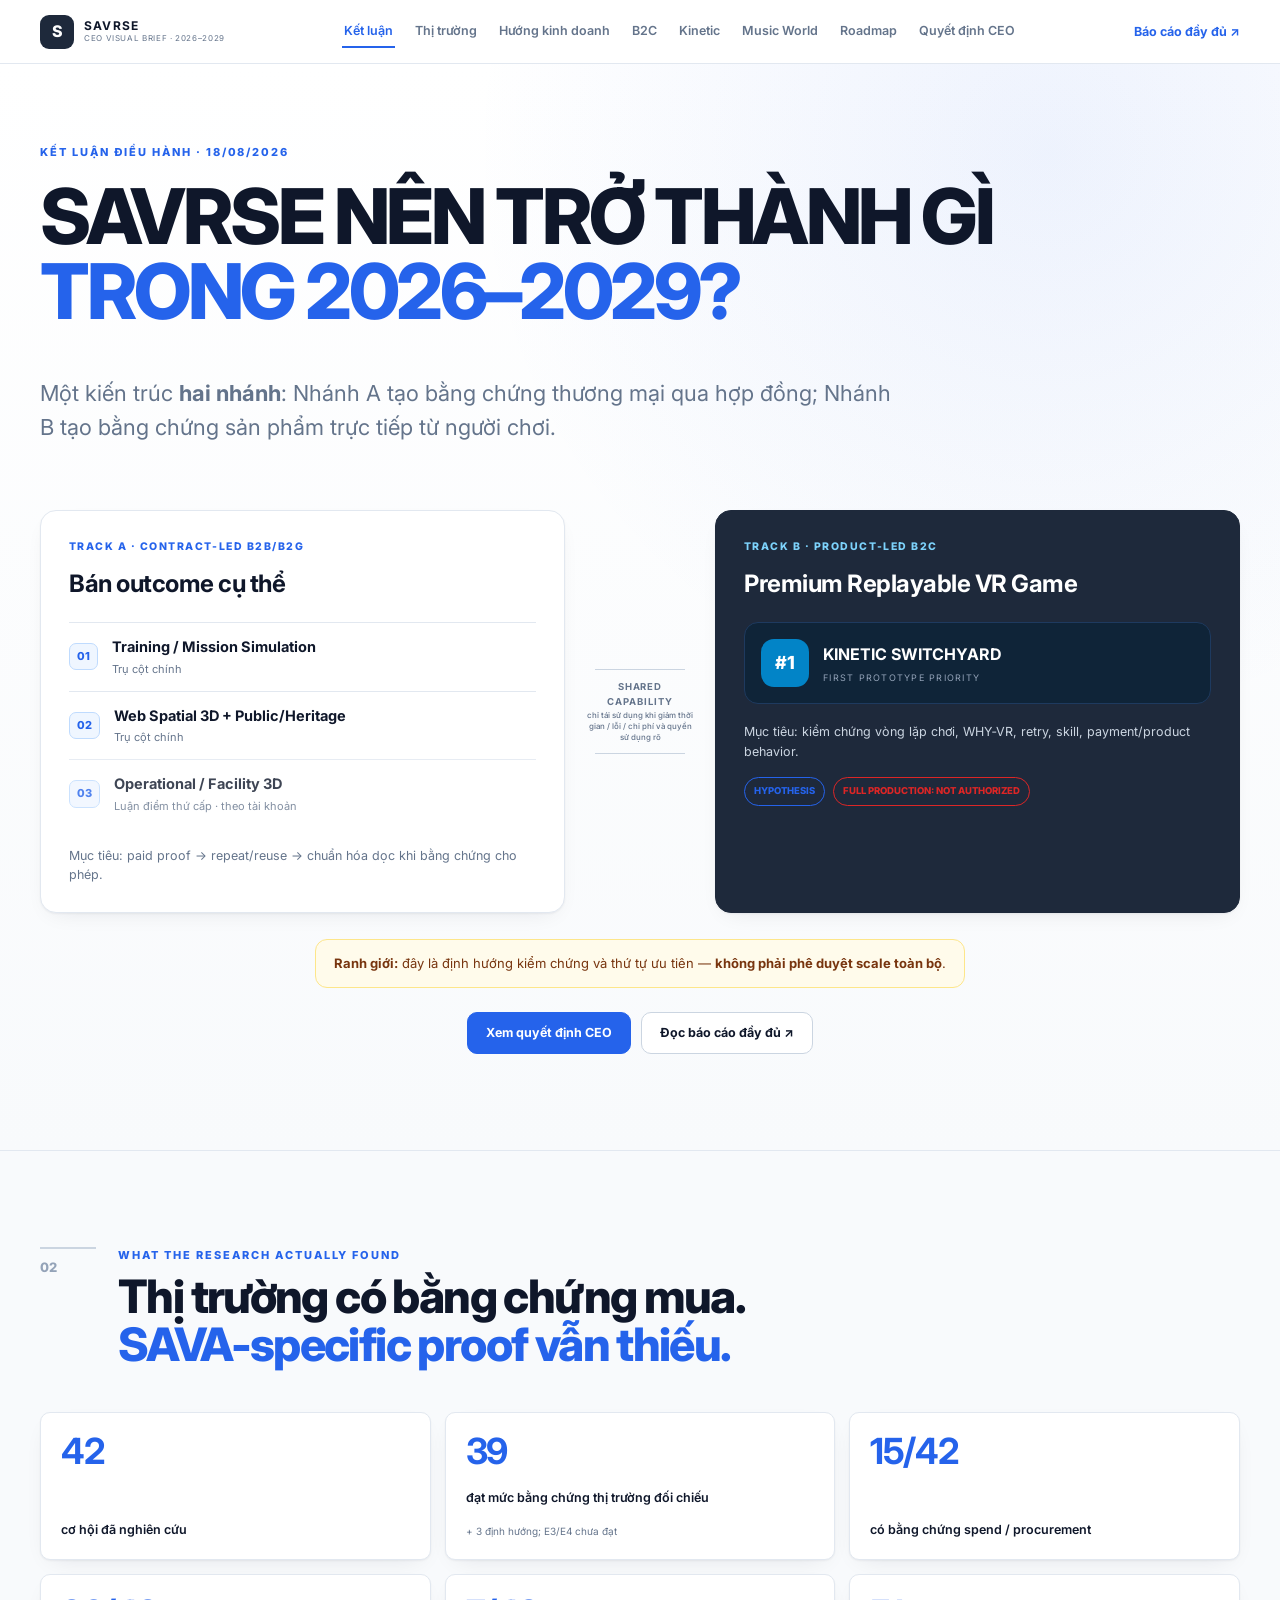
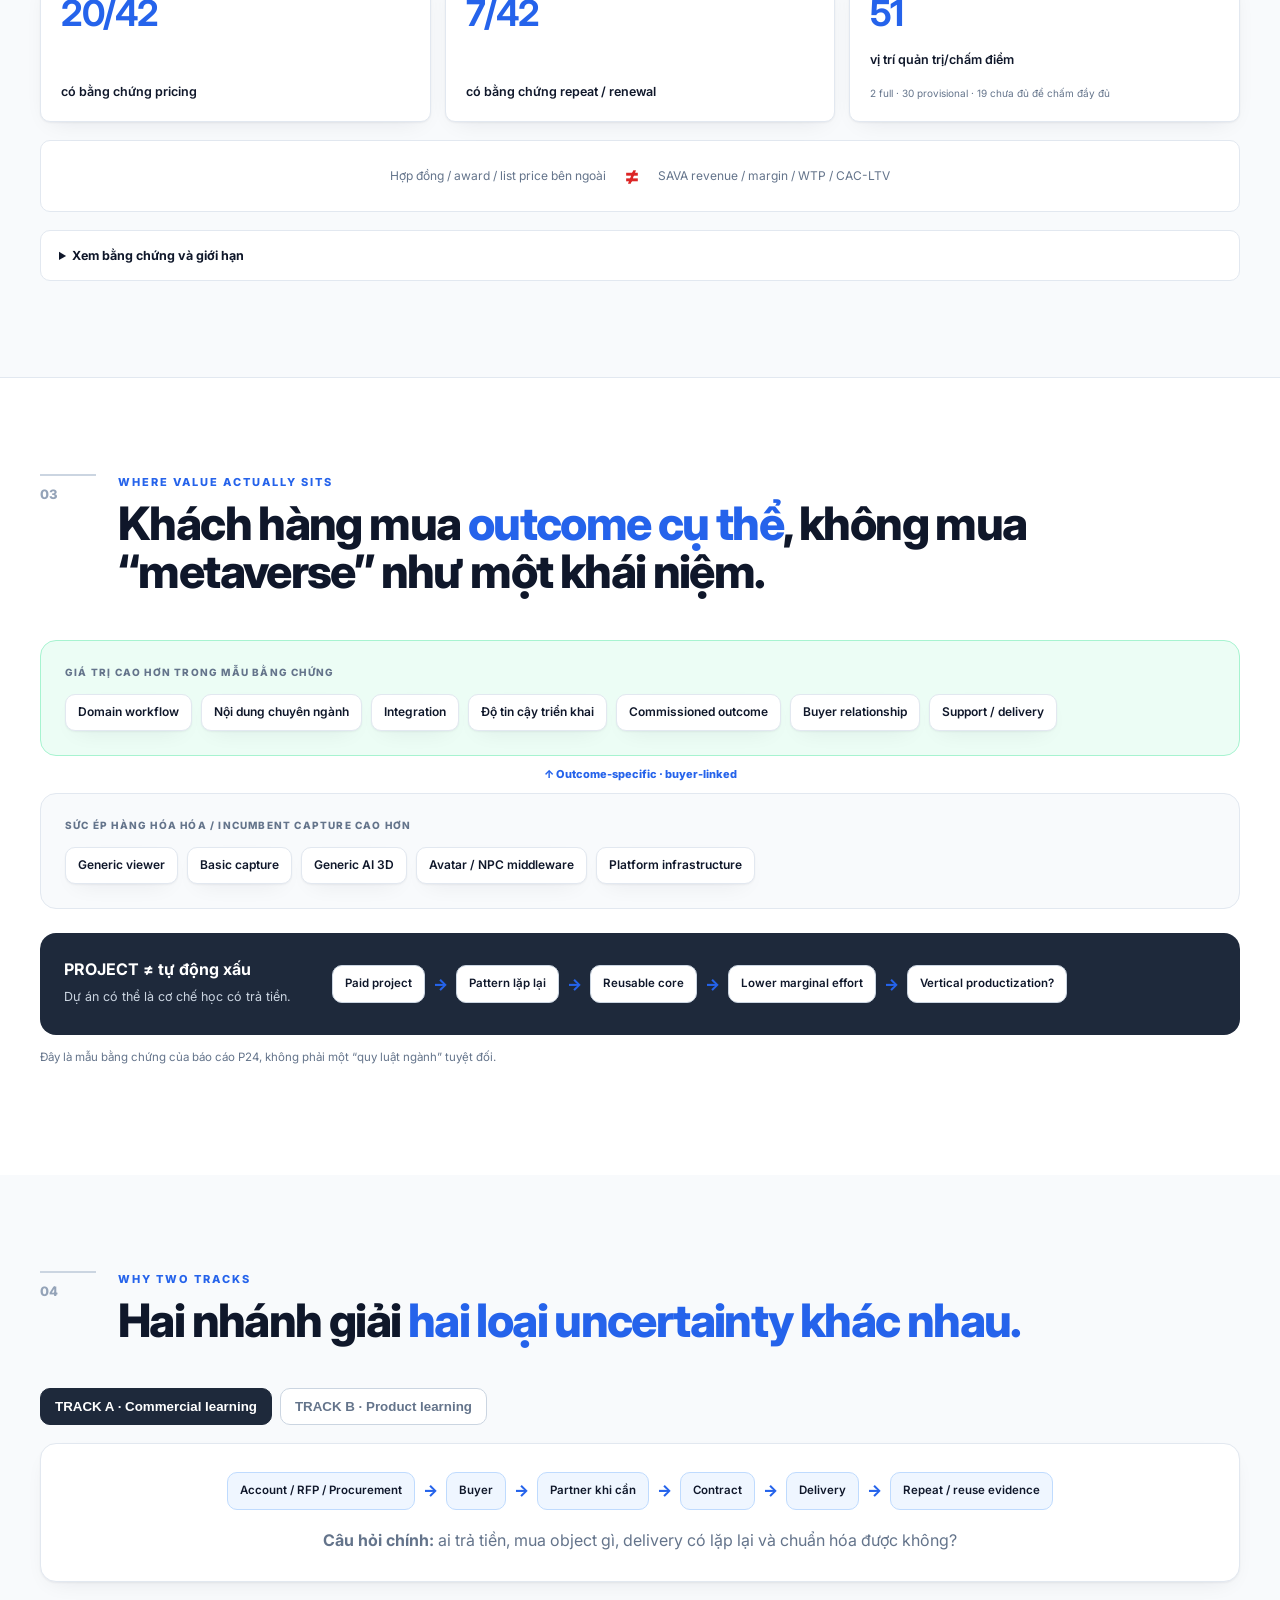
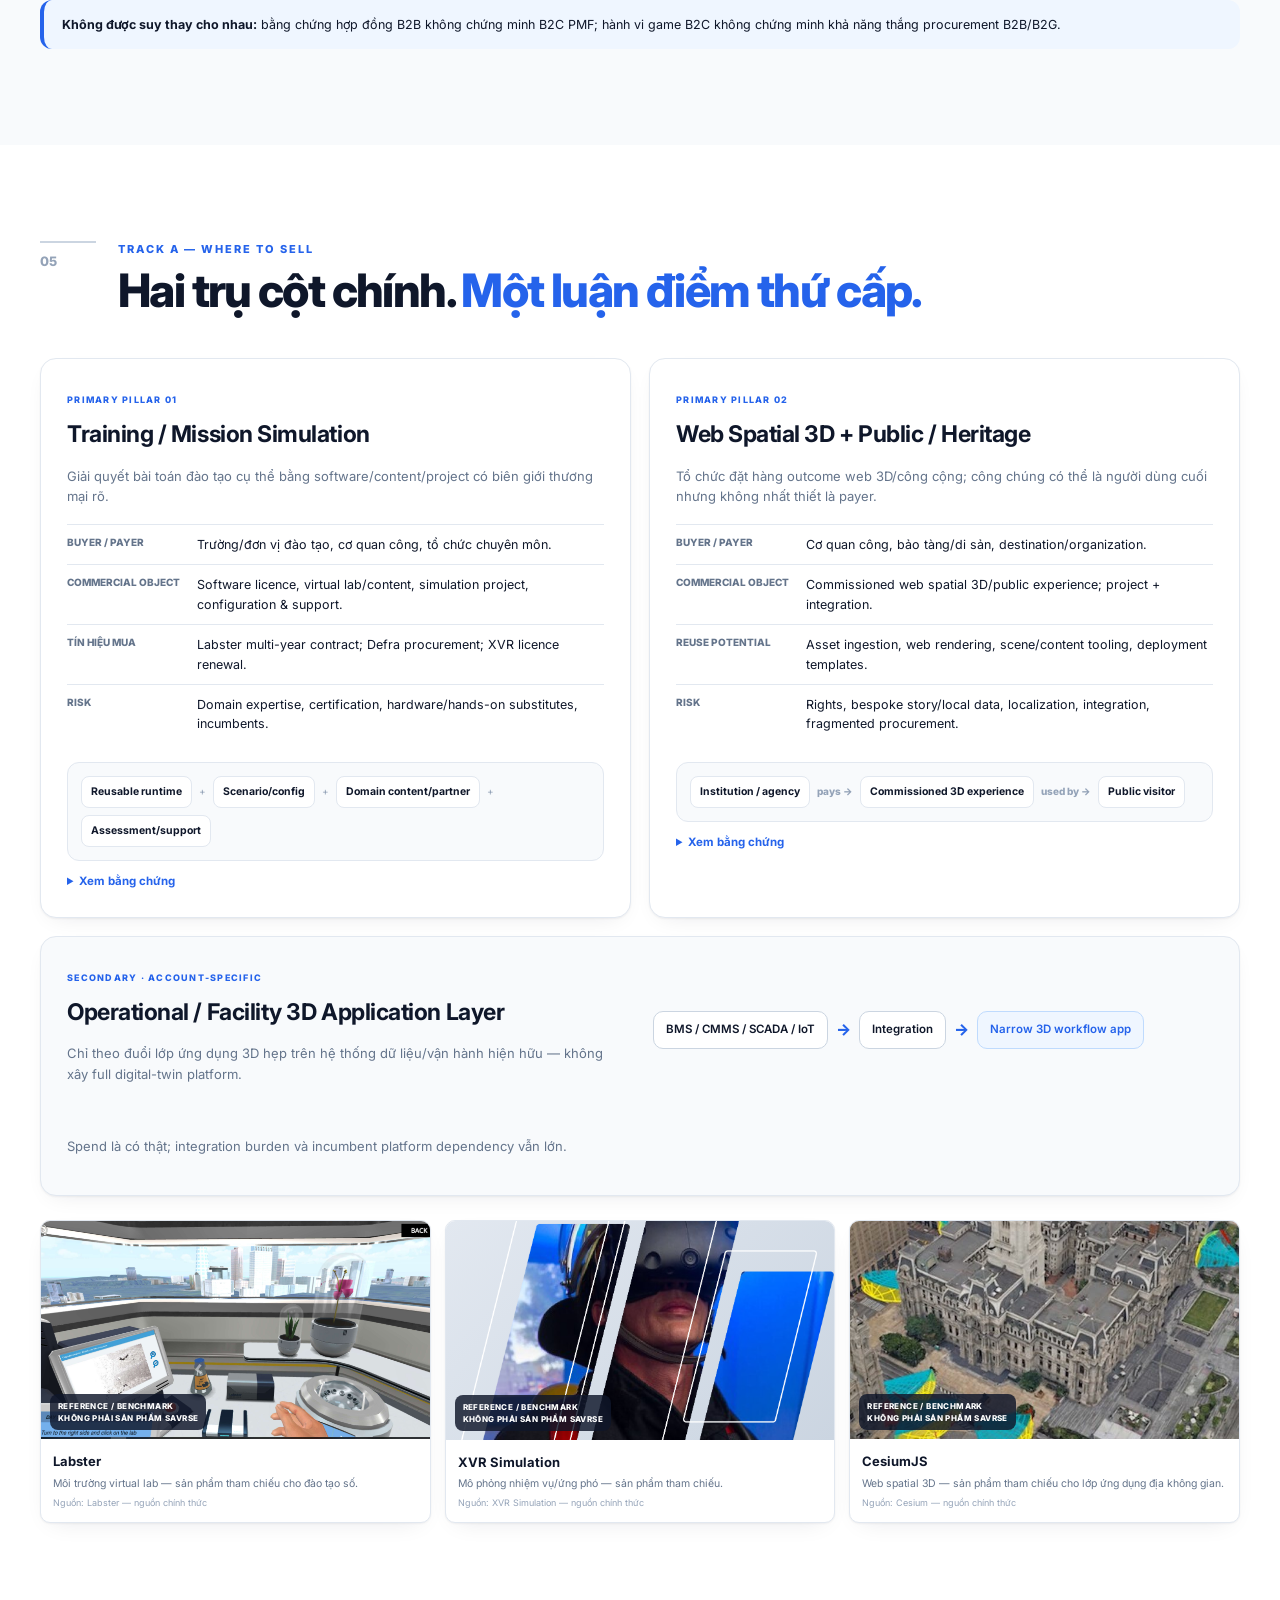
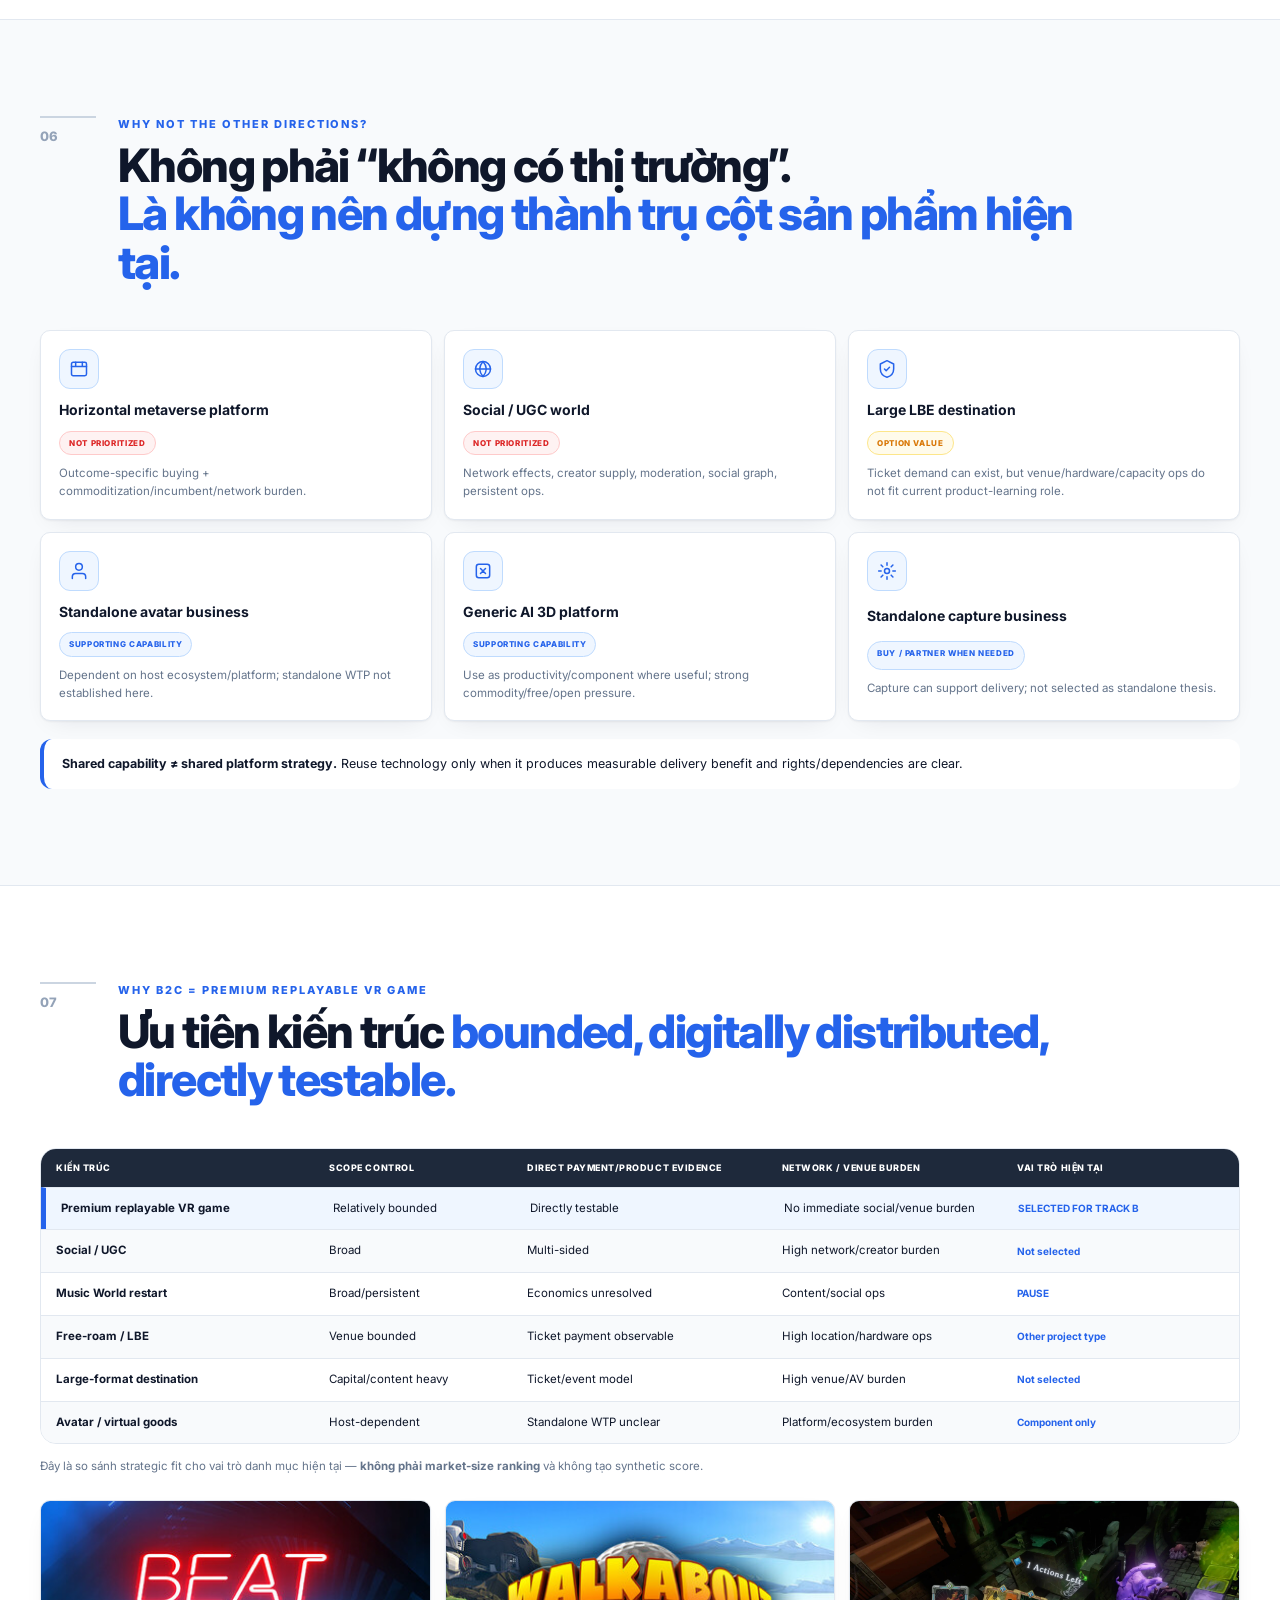
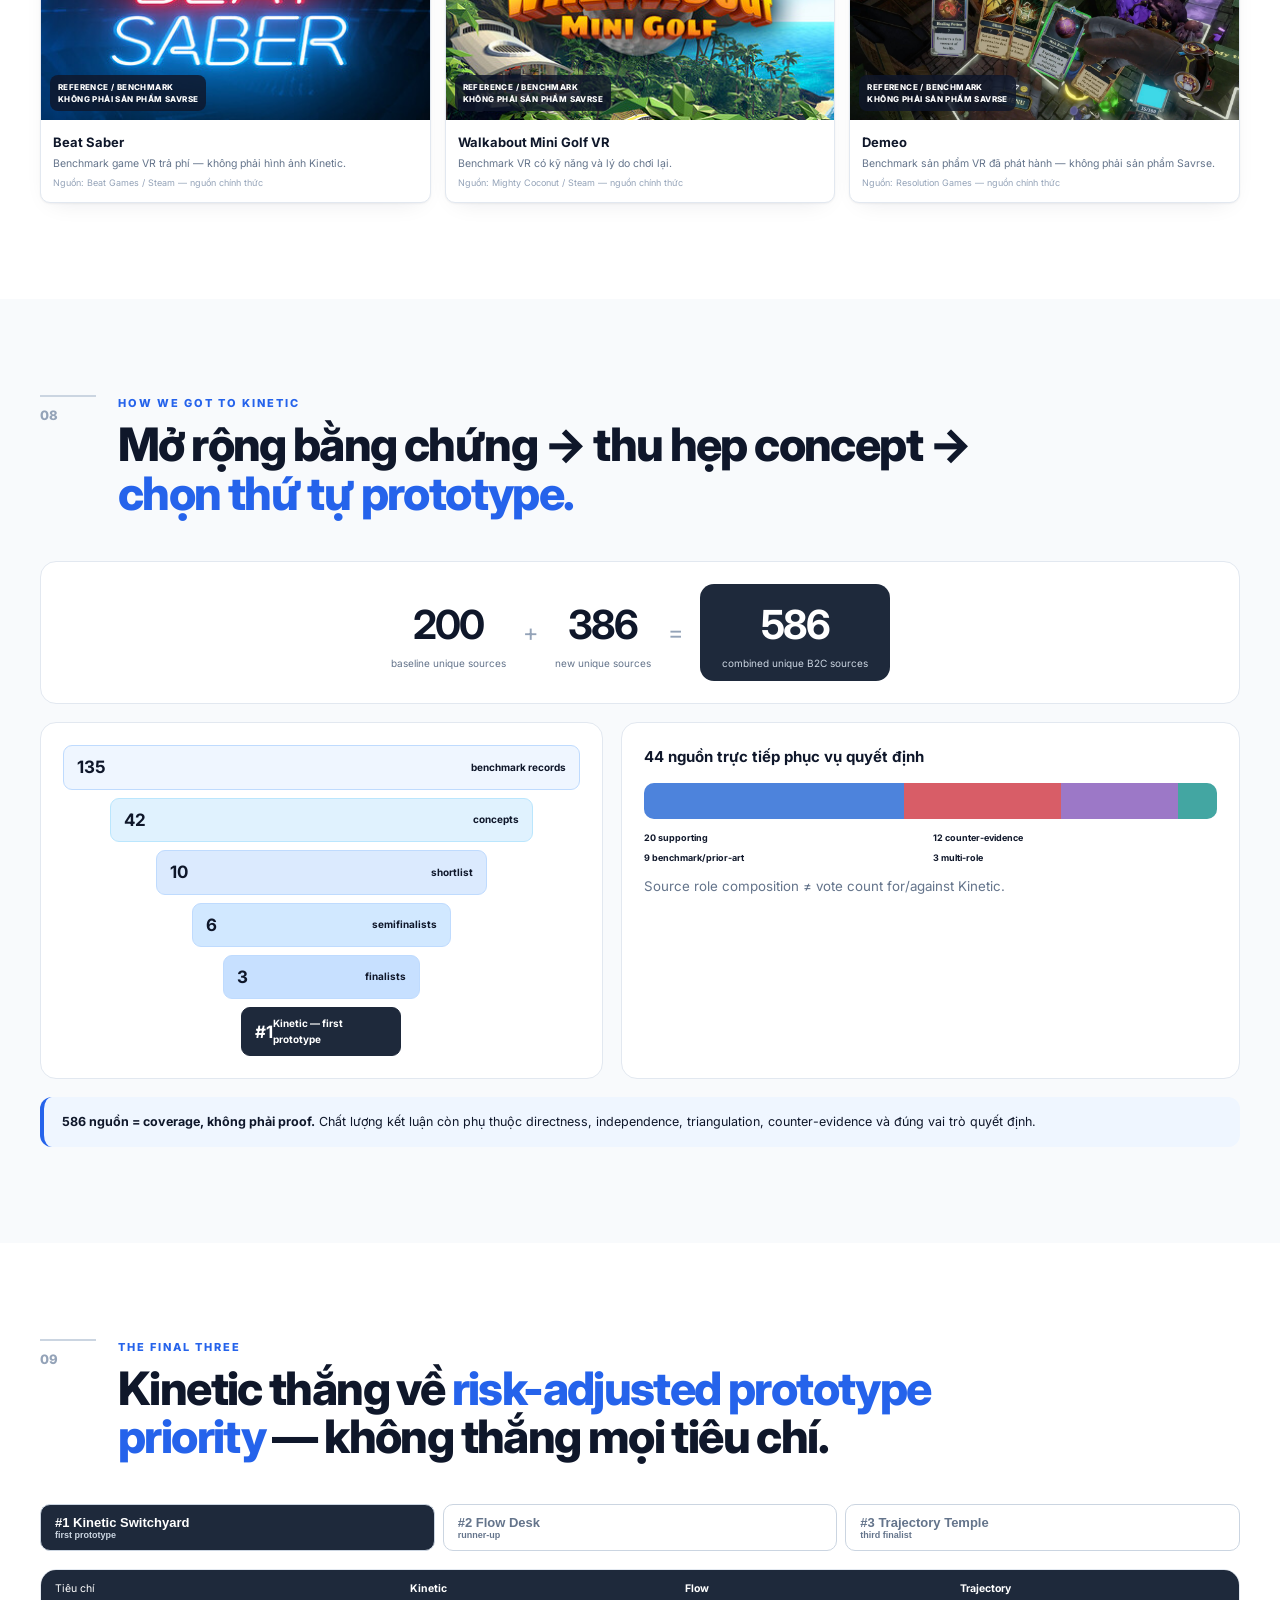
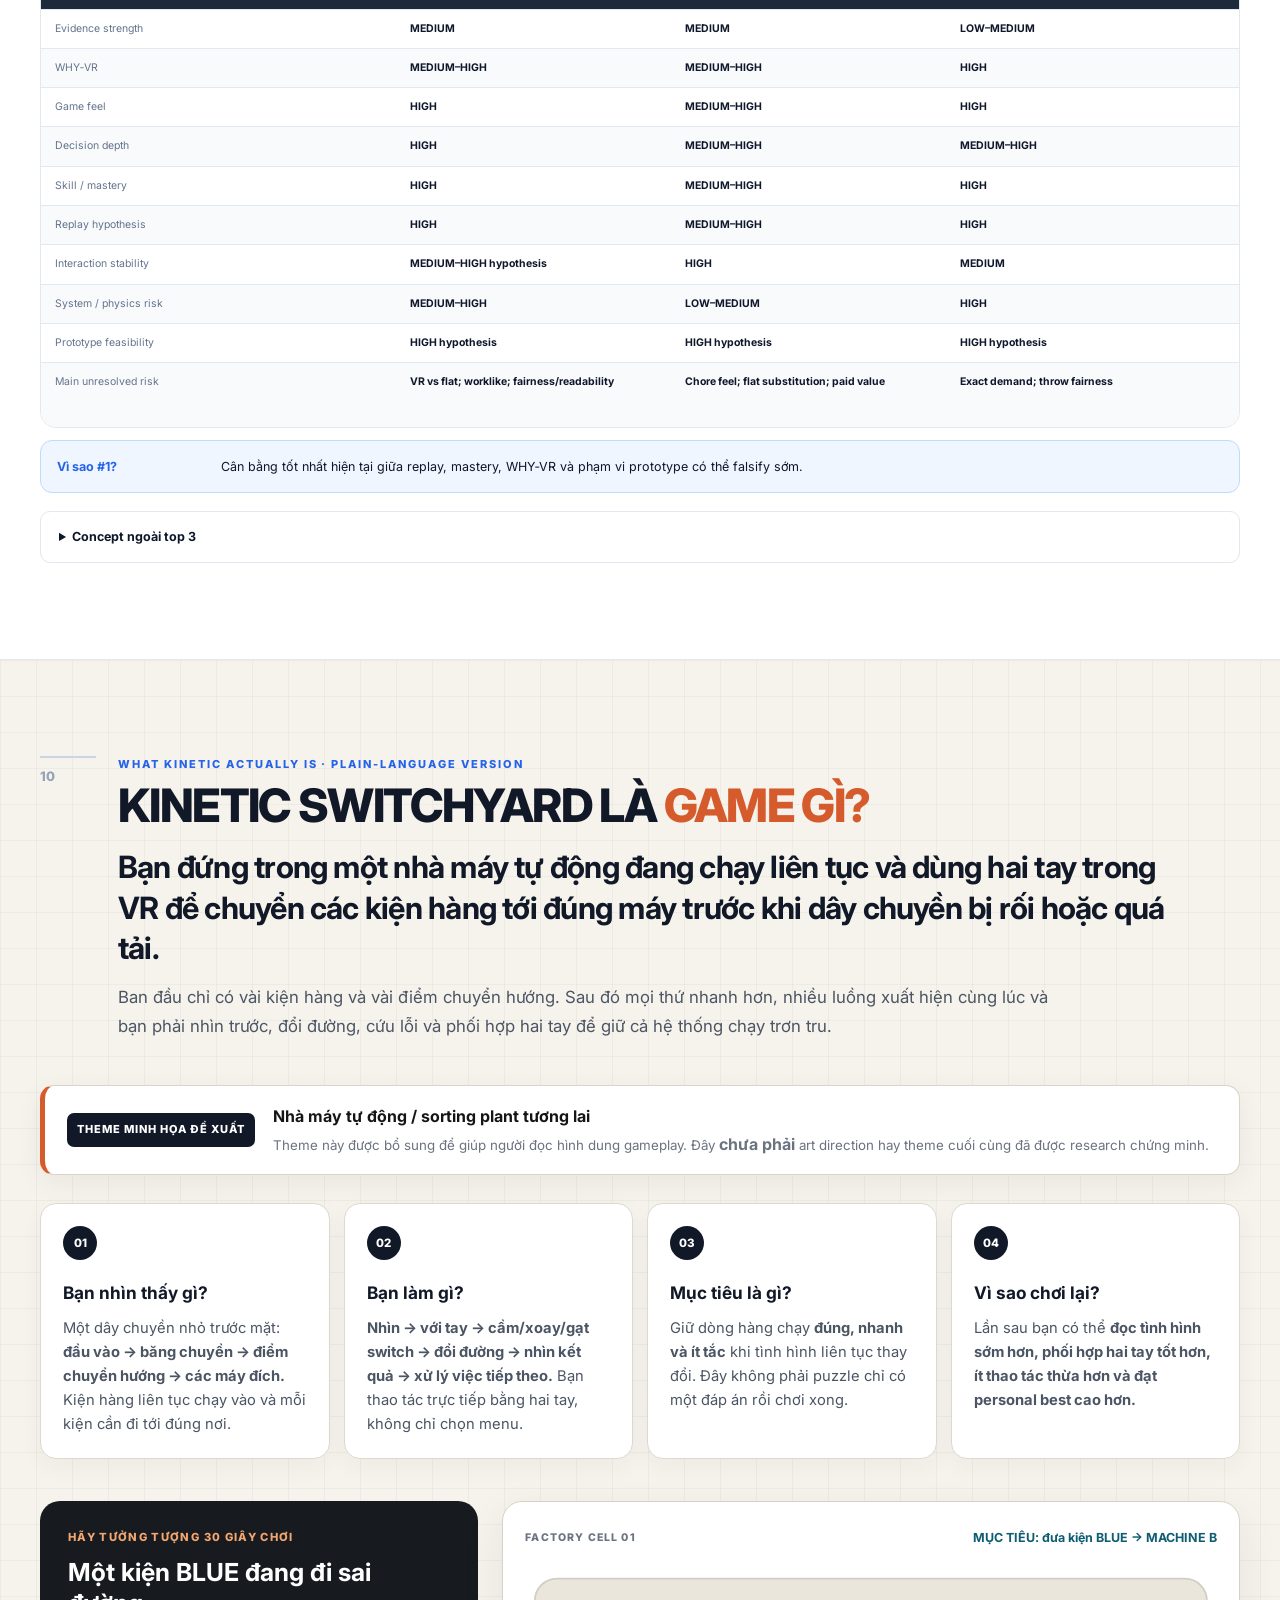
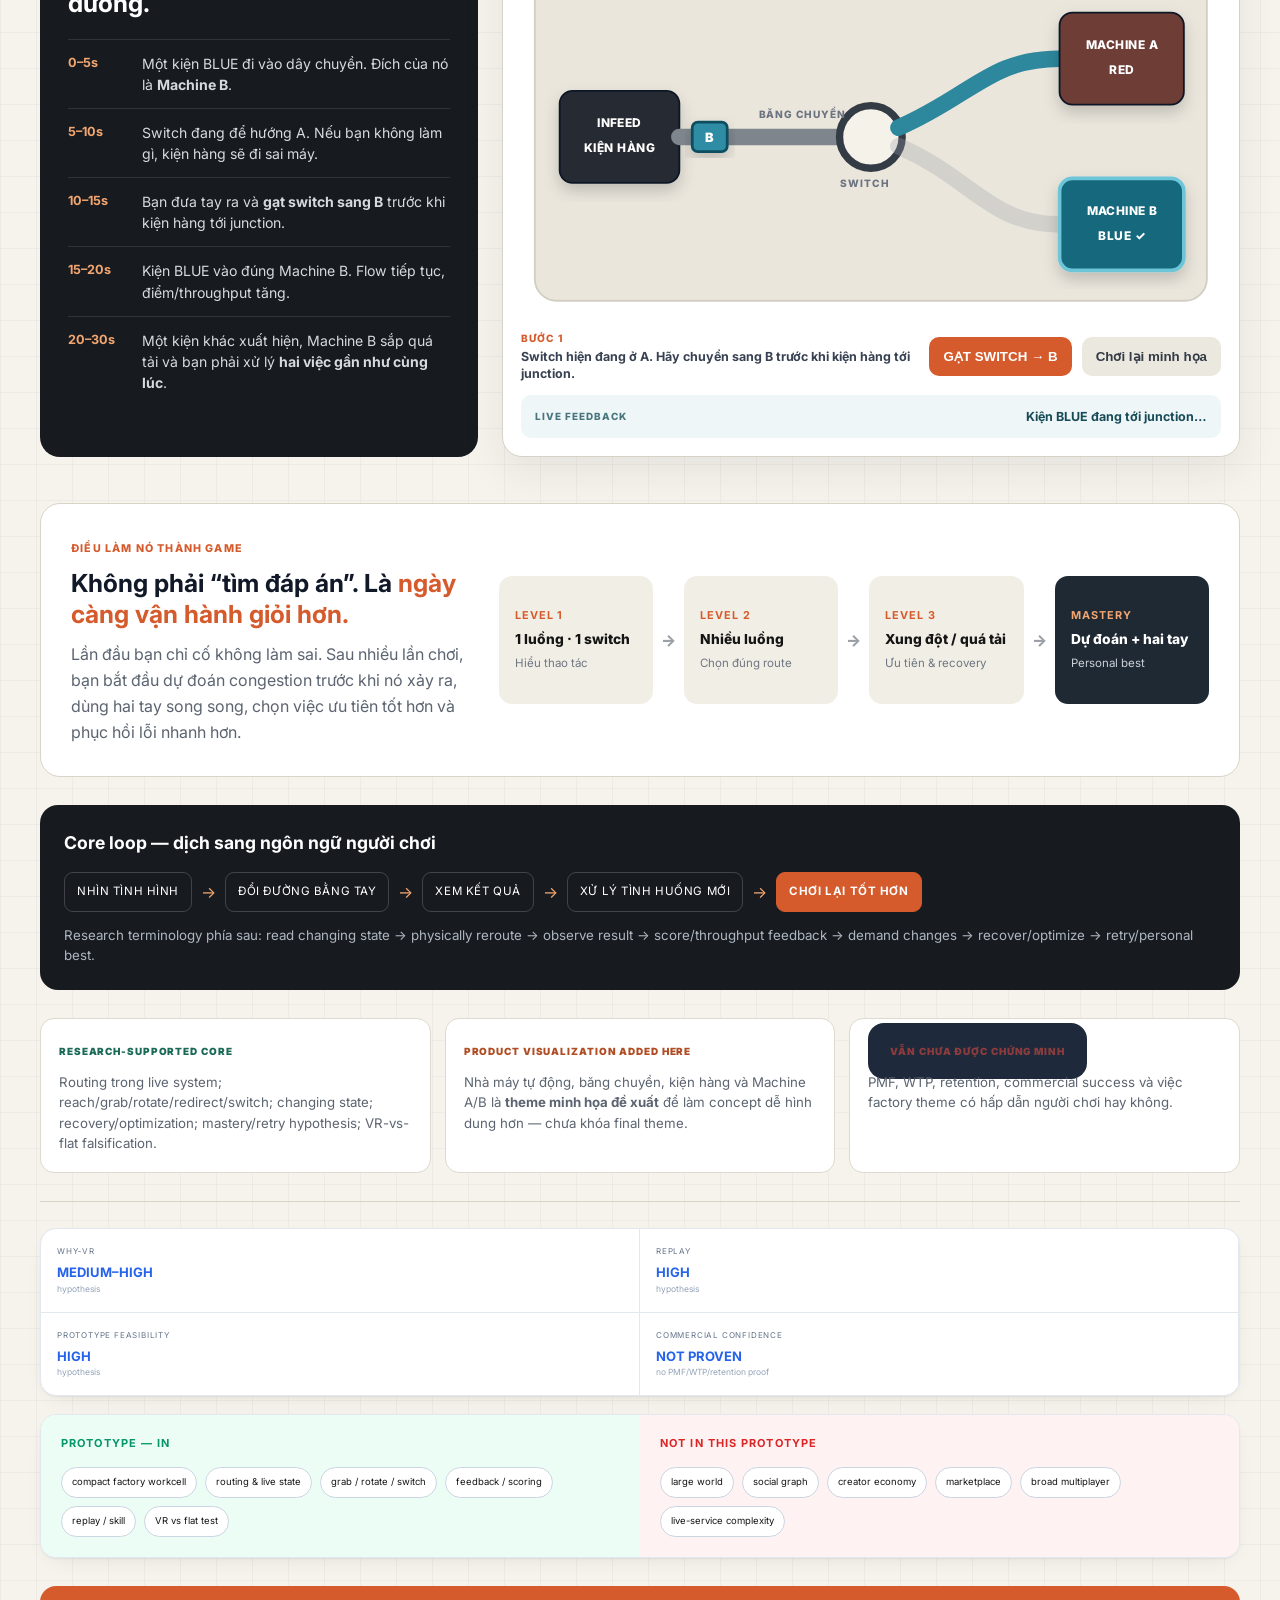
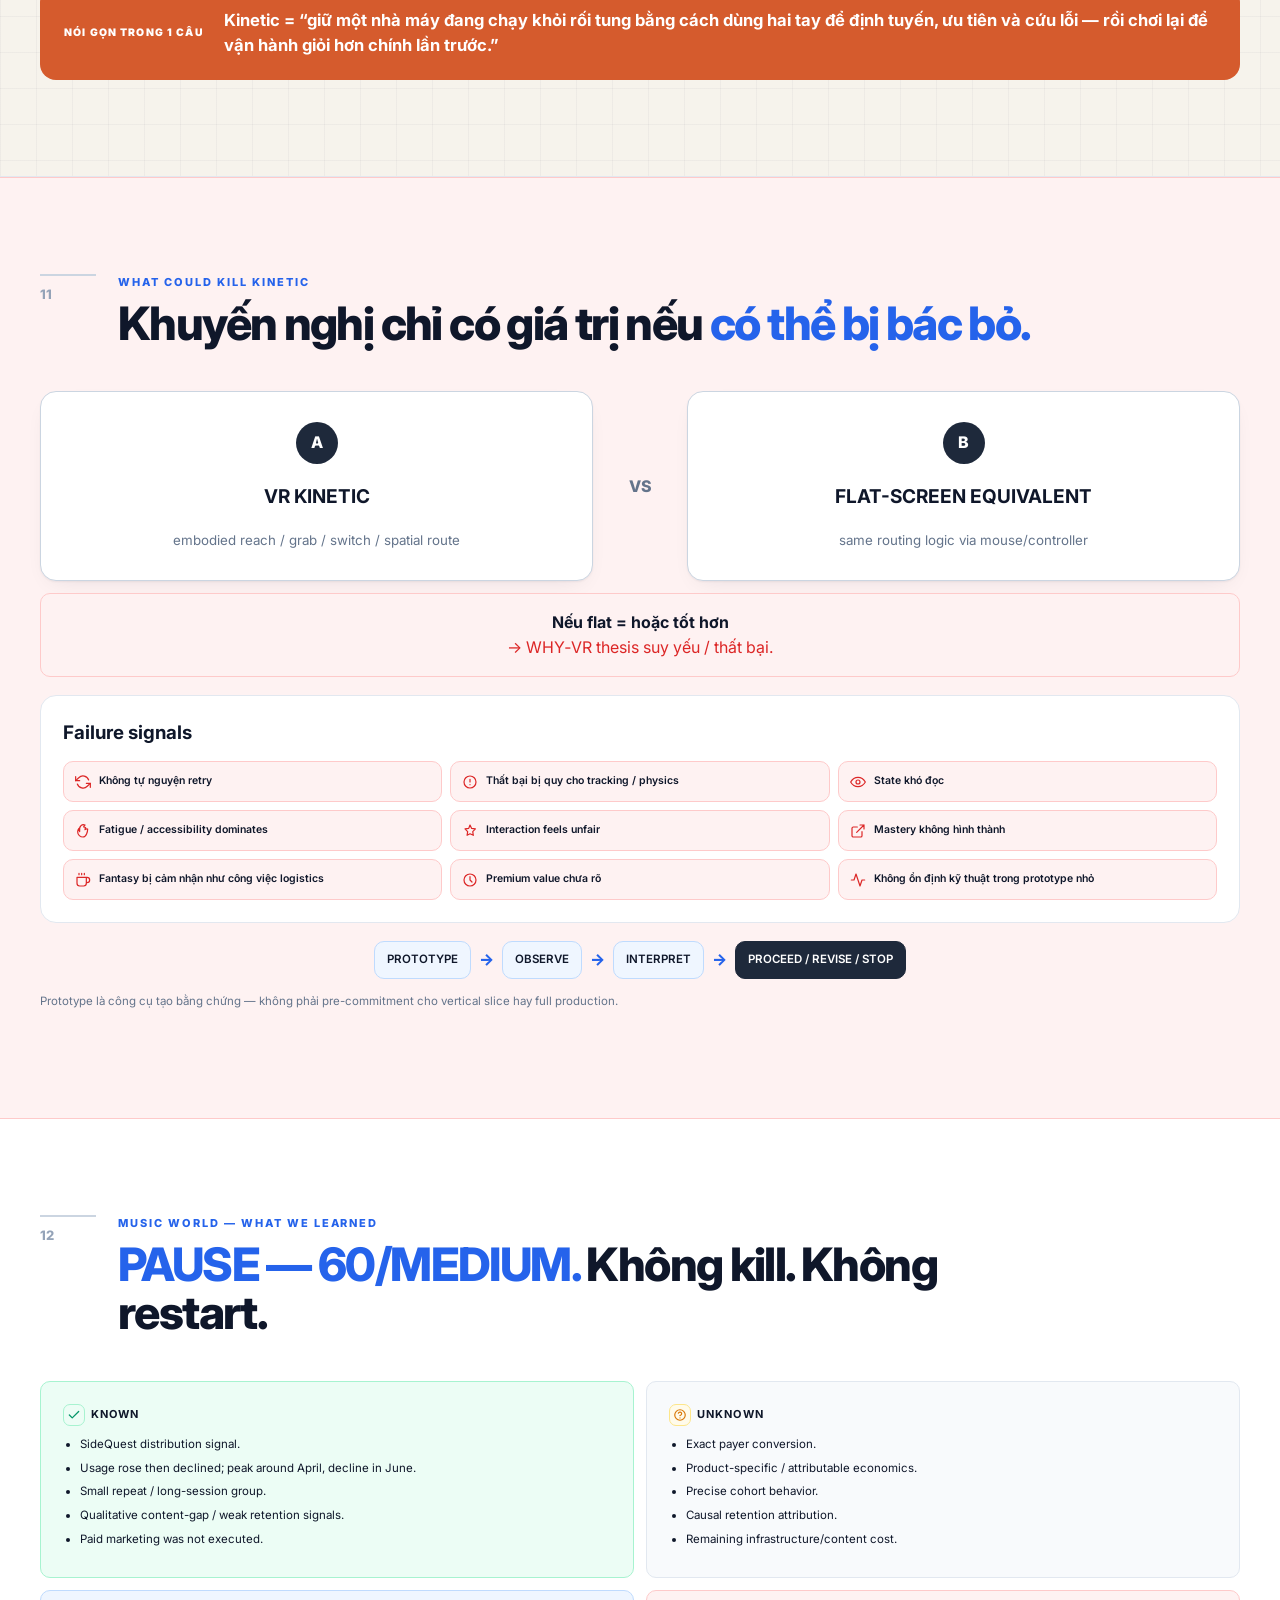
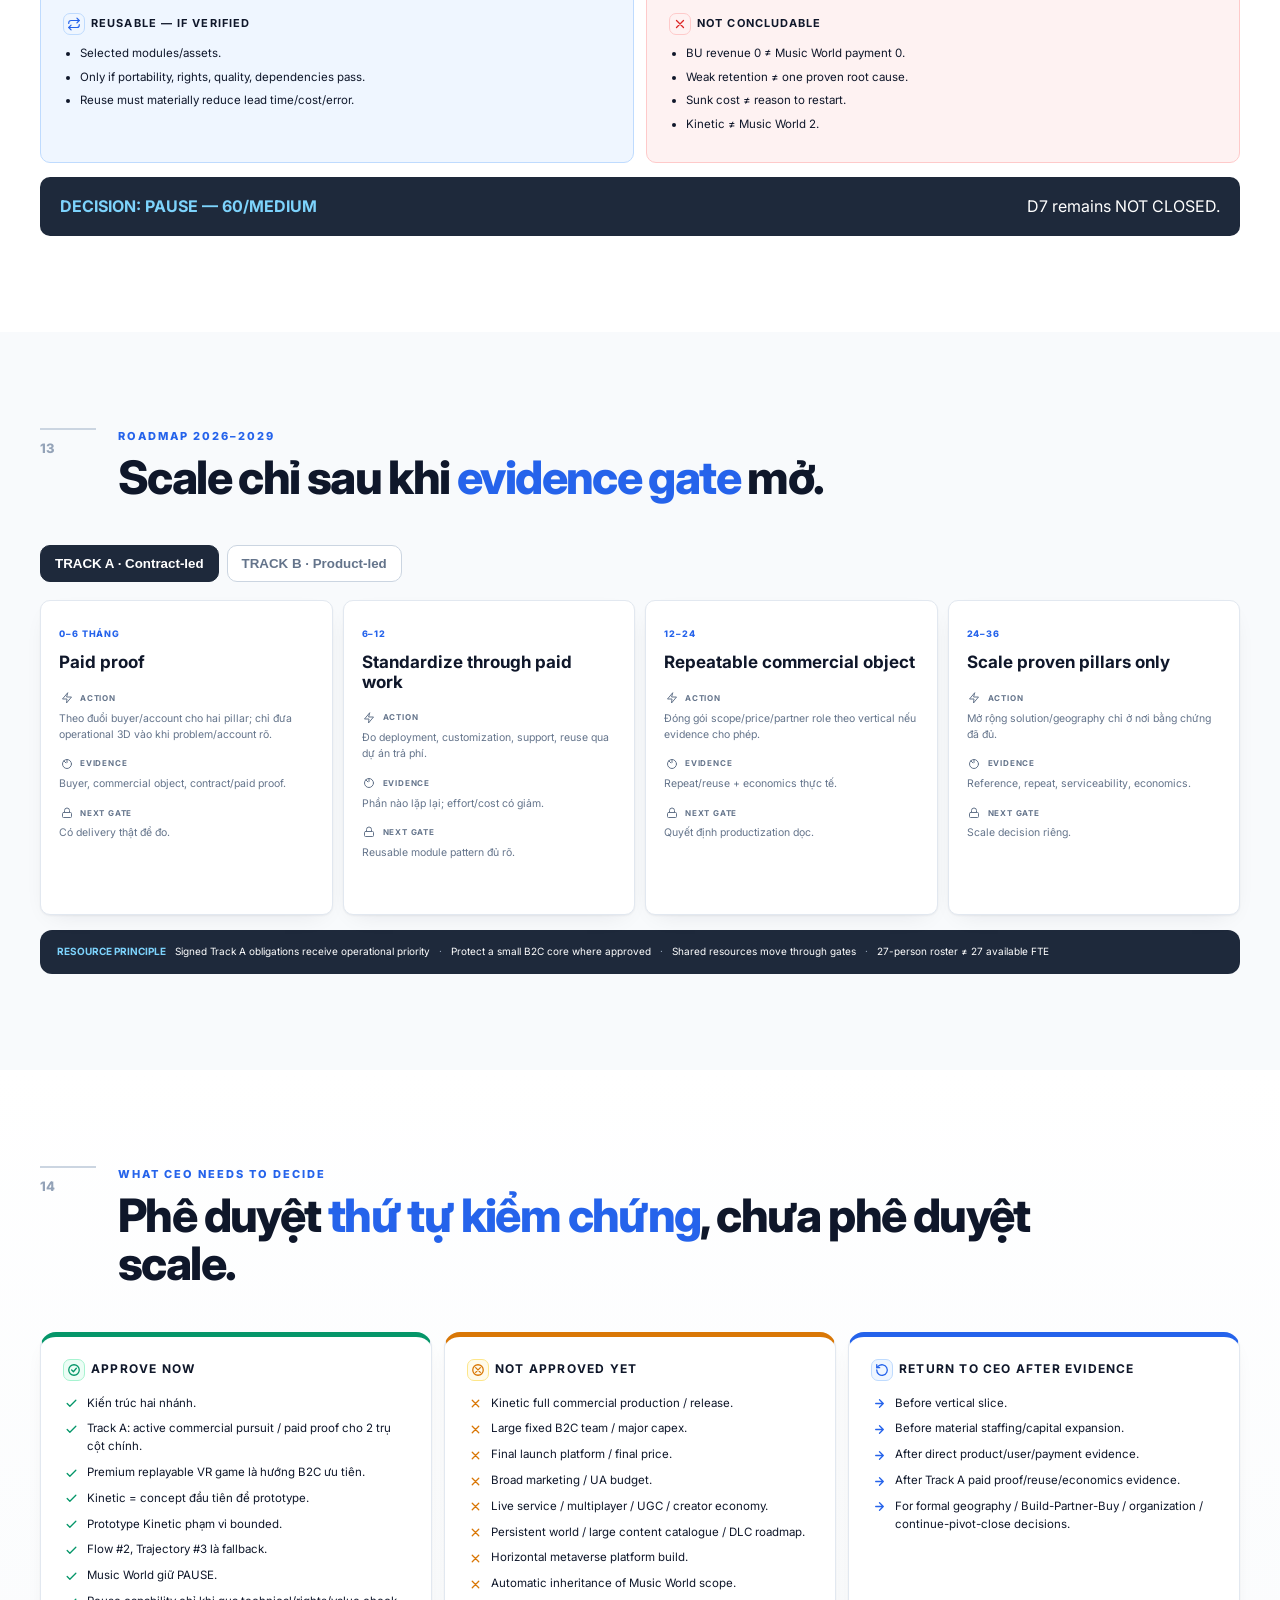
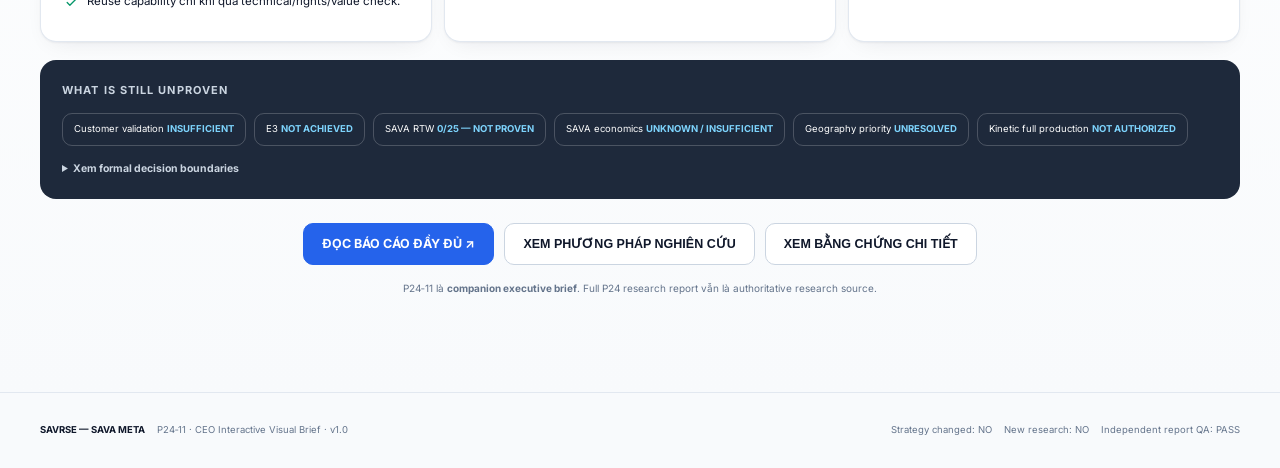
==== commit 9acd42dd: "Make Kinetic concept plain-language and factory-themed" ====
--- a/index.html
+++ b/index.html
@@ -255,27 +255,107 @@
     </article></div></details>
 </section>
 
-<section id="kinetic" class="section kinetic-section dark-section" data-section="10">
-  <div class="section-head"><span class="section-no">10</span><div><div class="eyebrow">WHAT KINETIC ACTUALLY IS</div><h2>Một workcell động nơi <span>người chơi định tuyến bằng cơ thể.</span></h2></div></div>
-  <div class="schematic-label">REPORT-DERIVED SCHEMATIC · INTERNAL CONCEPT · NOT PRODUCT SCREENSHOT</div>
-  <div class="kinetic-layout">
-    <div class="kinetic-loop" data-visual="kinetic-core-loop">
-      <div class="loop-step"><span>01</span><b>READ LIVE SYSTEM</b><small>đọc state và demand thay đổi</small></div><i>↓</i>
-      <div class="loop-step"><span>02</span><b>GRAB / ROTATE / REDIRECT / SWITCH</b><small>thao tác vật lý trực tiếp</small></div><i>↓</i>
-      <div class="loop-step"><span>03</span><b>ROUTE FLOWS</b><small>ưu tiên route, timing, recovery</small></div><i>↓</i>
-      <div class="loop-step"><span>04</span><b>SCORE / THROUGHPUT FEEDBACK</b><small>kết quả phải đọc được và đáng tin</small></div><i>↓</i>
-      <div class="loop-step"><span>05</span><b>SYSTEM CHANGES → OPTIMIZE → RETRY</b><small>tạo personal best và mastery nếu loop hoạt động</small></div>
-    </div>
-    <div class="kinetic-side">
-      <div class="fantasy-card" data-visual="player-fantasy"><span>PLAYER FANTASY</span><blockquote>“Bộ não định tuyến bằng cơ thể trong một hệ thống sống.”</blockquote><small>Giả thuyết thiết kế cần prototype — không phải user quote.</small></div>
-      <div class="hypothesis-grid" data-visual="kinetic-hypotheses"><article><span>WHY‑VR</span><b>MEDIUM–HIGH</b><small>hypothesis</small></article><article><span>REPLAY</span><b>HIGH</b><small>hypothesis</small></article><article><span>PROTOTYPE FEASIBILITY</span><b>HIGH</b><small>hypothesis</small></article><article><span>COMMERCIAL CONFIDENCE</span><b>NOT PROVEN</b><small>no PMF/WTP/retention proof</small></article></div>
-    </div>
-  </div>
-  <div class="mvp-boundary" data-visual="mvp-boundary"><div class="mvp-in"><h3>PROTOTYPE — IN</h3><span>compact workcell</span><span>routing & live state</span><span>feedback / scoring</span><span>replay / skill</span><span>fairness / readability</span><span>VR vs flat test</span></div><div class="mvp-out"><h3>NOT IN THIS PROTOTYPE</h3><span>large world</span><span>social graph</span><span>creator economy</span><span>marketplace</span><span>broad multiplayer</span><span>live-service complexity</span></div></div>
-  <div class="mechanic-demo" data-visual="kinetic-micro-interaction">
-    <div class="demo-copy"><span>ABSTRACT MECHANIC DEMONSTRATION</span><h3>Sơ đồ minh họa cơ chế — không phải gameplay prototype.</h3><p>Nhấn các switch để thay route của luồng. Mục đích chỉ là minh họa “state → physical reroute → feedback”.</p><button id="reset-demo" class="btn small">Reset route</button></div>
-    <div class="routing-board" role="group" aria-label="Minh họa routing trừu tượng"><svg viewBox="0 0 620 280" role="img" aria-label="Sơ đồ trừu tượng các node và route Kinetic"><defs><marker id="arrow" markerWidth="8" markerHeight="8" refX="6" refY="3" orient="auto"><path d="M0,0 L0,6 L7,3 z"/></marker></defs><path class="route route-a active" d="M80 140 C170 140 180 70 280 70 S420 70 540 70"/><path class="route route-b" d="M80 140 C170 140 180 210 280 210 S420 210 540 210"/><path class="route route-c active" d="M280 70 C340 70 350 145 430 145 S500 70 540 70"/><circle class="source-node" cx="70" cy="140" r="28"/><circle class="target-node" cx="555" cy="70" r="26"/><circle class="target-node alt" cx="555" cy="210" r="26"/><circle class="switch-node sw1" cx="280" cy="140" r="24"/><circle class="switch-node sw2" cx="430" cy="145" r="24"/><text x="50" y="145">IN</text><text x="542" y="75">A</text><text x="542" y="215">B</text><text x="263" y="145">S1</text><text x="413" y="150">S2</text></svg><button class="switch-btn sw1-btn" data-switch="1">Switch S1</button><button class="switch-btn sw2-btn" data-switch="2">Switch S2</button><div class="throughput"><span>FLOW FEEDBACK</span><b id="flow-state">Route A active</b></div></div>
-  </div>
+<section id="kinetic" class="section kinetic-section kinetic-explainer-v2" data-section="10">
+  <div class="section-head kinetic-head-simple">
+    <span class="section-no">10</span>
+    <div>
+      <div class="eyebrow">WHAT KINETIC ACTUALLY IS · PLAIN-LANGUAGE VERSION</div>
+      <h2>KINETIC SWITCHYARD LÀ <span>GAME GÌ?</span></h2>
+      <p class="kinetic-one-liner"><b>Bạn đứng trong một nhà máy tự động đang chạy liên tục và dùng hai tay trong VR để chuyển các kiện hàng tới đúng máy trước khi dây chuyền bị rối hoặc quá tải.</b></p>
+      <p class="kinetic-subline">Ban đầu chỉ có vài kiện hàng và vài điểm chuyển hướng. Sau đó mọi thứ nhanh hơn, nhiều luồng xuất hiện cùng lúc và bạn phải nhìn trước, đổi đường, cứu lỗi và phối hợp hai tay để giữ cả hệ thống chạy trơn tru.</p>
+    </div>
+  </div>
+
+  <div class="theme-disclosure">
+    <span class="theme-pill">THEME MINH HỌA ĐỀ XUẤT</span>
+    <div><b>Nhà máy tự động / sorting plant tương lai</b><small>Theme này được bổ sung để giúp người đọc hình dung gameplay. Đây <b>chưa phải</b> art direction hay theme cuối cùng đã được research chứng minh.</small></div>
+  </div>
+
+  <div class="kinetic-simple-grid" data-visual="kinetic-explained-simple">
+    <article class="simple-card"><span class="simple-no">01</span><h3>Bạn nhìn thấy gì?</h3><p>Một dây chuyền nhỏ trước mặt: <b>đầu vào → băng chuyền → điểm chuyển hướng → các máy đích.</b> Kiện hàng liên tục chạy vào và mỗi kiện cần đi tới đúng nơi.</p></article>
+    <article class="simple-card"><span class="simple-no">02</span><h3>Bạn làm gì?</h3><p><b>Nhìn → với tay → cầm/xoay/gạt switch → đổi đường → nhìn kết quả → xử lý việc tiếp theo.</b> Bạn thao tác trực tiếp bằng hai tay, không chỉ chọn menu.</p></article>
+    <article class="simple-card"><span class="simple-no">03</span><h3>Mục tiêu là gì?</h3><p>Giữ dòng hàng chạy <b>đúng, nhanh và ít tắc</b> khi tình hình liên tục thay đổi. Đây không phải puzzle chỉ có một đáp án rồi chơi xong.</p></article>
+    <article class="simple-card"><span class="simple-no">04</span><h3>Vì sao chơi lại?</h3><p>Lần sau bạn có thể <b>đọc tình hình sớm hơn, phối hợp hai tay tốt hơn, ít thao tác thừa hơn và đạt personal best cao hơn.</b></p></article>
+  </div>
+
+  <div class="factory-snapshot" data-visual="factory-gameplay-snapshot">
+    <div class="snapshot-copy">
+      <span class="snapshot-kicker">HÃY TƯỞNG TƯỢNG 30 GIÂY CHƠI</span>
+      <h3>Một kiện BLUE đang đi sai đường.</h3>
+      <ol class="thirty-seconds">
+        <li><b>0–5s</b><span>Một kiện BLUE đi vào dây chuyền. Đích của nó là <b>Machine B</b>.</span></li>
+        <li><b>5–10s</b><span>Switch đang để hướng A. Nếu bạn không làm gì, kiện hàng sẽ đi sai máy.</span></li>
+        <li><b>10–15s</b><span>Bạn đưa tay ra và <b>gạt switch sang B</b> trước khi kiện hàng tới junction.</span></li>
+        <li><b>15–20s</b><span>Kiện BLUE vào đúng Machine B. Flow tiếp tục, điểm/throughput tăng.</span></li>
+        <li><b>20–30s</b><span>Một kiện khác xuất hiện, Machine B sắp quá tải và bạn phải xử lý <b>hai việc gần như cùng lúc</b>.</span></li>
+      </ol>
+    </div>
+
+    <div class="factory-demo" id="factory-demo" aria-label="Minh họa tương tác Kinetic trong theme nhà máy">
+      <div class="factory-hud"><span>FACTORY CELL 01</span><b id="factory-hud-state">MỤC TIÊU: đưa kiện BLUE → MACHINE B</b></div>
+      <svg class="factory-svg" viewBox="0 0 760 390" role="img" aria-label="Sơ đồ nhà máy với băng chuyền, switch và hai máy đích">
+        <defs>
+          <marker id="factoryArrow" markerWidth="10" markerHeight="10" refX="8" refY="4" orient="auto"><path d="M0,0 L0,8 L9,4 z" fill="currentColor"/></marker>
+          <filter id="softShadow" x="-20%" y="-20%" width="140%" height="140%"><feDropShadow dx="0" dy="8" stdDeviation="8" flood-opacity=".18"/></filter>
+        </defs>
+        <rect class="factory-floor" x="15" y="18" width="730" height="350" rx="24"/>
+        <g class="machine infeed" transform="translate(42 140)"><rect width="130" height="100" rx="14"/><text x="65" y="39" text-anchor="middle">INFEED</text><text x="65" y="66" text-anchor="middle">KIỆN HÀNG</text></g>
+        <path class="belt belt-main" d="M172 190 H350"/>
+        <circle class="junction-ring" cx="380" cy="190" r="34"/>
+        <path class="belt route-to-a" d="M410 180 C490 145 510 105 585 105"/>
+        <path class="belt route-to-b active" d="M410 200 C490 235 510 285 585 285"/>
+        <g class="machine machine-a" transform="translate(585 55)"><rect width="135" height="100" rx="14"/><text x="68" y="40" text-anchor="middle">MACHINE A</text><text x="68" y="67" text-anchor="middle">RED</text></g>
+        <g class="machine machine-b target" transform="translate(585 235)"><rect width="135" height="100" rx="14"/><text x="68" y="40" text-anchor="middle">MACHINE B</text><text x="68" y="67" text-anchor="middle">BLUE ✓</text></g>
+        <g class="switch-handle" id="factory-switch-handle" transform="translate(380 190)"><circle r="25"/><line x1="0" y1="0" x2="18" y2="-18"/><circle cx="21" cy="-21" r="7"/></g>
+        <g class="package package-blue" id="factory-package" transform="translate(205 190)"><rect x="-19" y="-16" width="38" height="32" rx="6"/><text x="0" y="5" text-anchor="middle">B</text></g>
+        <text class="belt-label" x="258" y="169">BĂNG CHUYỀN</text>
+        <text class="belt-label" x="347" y="244">SWITCH</text>
+      </svg>
+      <div class="factory-controls">
+        <div class="factory-instruction"><span>BƯỚC 1</span><b id="factory-instruction">Switch hiện đang ở A. Hãy chuyển sang B trước khi kiện hàng tới junction.</b></div>
+        <button type="button" class="factory-action" id="factory-switch">GẠT SWITCH → B</button>
+        <button type="button" class="factory-reset" id="factory-reset">Chơi lại minh họa</button>
+      </div>
+      <div class="factory-result" id="factory-result"><span>LIVE FEEDBACK</span><b>Kiện BLUE đang tới junction…</b></div>
+    </div>
+  </div>
+
+  <div class="mastery-explainer" data-visual="kinetic-mastery-explainer">
+    <div class="mastery-copy"><span>ĐIỀU LÀM NÓ THÀNH GAME</span><h3>Không phải “tìm đáp án”. Là <span>ngày càng vận hành giỏi hơn.</span></h3><p>Lần đầu bạn chỉ cố không làm sai. Sau nhiều lần chơi, bạn bắt đầu dự đoán congestion trước khi nó xảy ra, dùng hai tay song song, chọn việc ưu tiên tốt hơn và phục hồi lỗi nhanh hơn.</p></div>
+    <div class="difficulty-ladder">
+      <div><b>LEVEL 1</b><span>1 luồng · 1 switch</span><small>Hiểu thao tác</small></div><i>→</i>
+      <div><b>LEVEL 2</b><span>Nhiều luồng</span><small>Chọn đúng route</small></div><i>→</i>
+      <div><b>LEVEL 3</b><span>Xung đột / quá tải</span><small>Ưu tiên & recovery</small></div><i>→</i>
+      <div><b>MASTERY</b><span>Dự đoán + hai tay</span><small>Personal best</small></div>
+    </div>
+  </div>
+
+  <div class="kinetic-plain-loop" data-visual="kinetic-core-loop-plain">
+    <h3>Core loop — dịch sang ngôn ngữ người chơi</h3>
+    <div class="plain-loop-row"><span>NHÌN TÌNH HÌNH</span><i>→</i><span>ĐỔI ĐƯỜNG BẰNG TAY</span><i>→</i><span>XEM KẾT QUẢ</span><i>→</i><span>XỬ LÝ TÌNH HUỐNG MỚI</span><i>→</i><strong>CHƠI LẠI TỐT HƠN</strong></div>
+    <small>Research terminology phía sau: read changing state → physically reroute → observe result → score/throughput feedback → demand changes → recover/optimize → retry/personal best.</small>
+  </div>
+
+  <div class="kinetic-evidence-boundary">
+    <article><span class="boundary-label supported">RESEARCH-SUPPORTED CORE</span><p>Routing trong live system; reach/grab/rotate/redirect/switch; changing state; recovery/optimization; mastery/retry hypothesis; VR-vs-flat falsification.</p></article>
+    <article><span class="boundary-label proposed">PRODUCT VISUALIZATION ADDED HERE</span><p>Nhà máy tự động, băng chuyền, kiện hàng và Machine A/B là <b>theme minh họa đề xuất</b> để làm concept dễ hình dung hơn — chưa khóa final theme.</p></article>
+    <article><span class="boundary-label unproven">VẪN CHƯA ĐƯỢC CHỨNG MINH</span><p>PMF, WTP, retention, commercial success và việc factory theme có hấp dẫn người chơi hay không.</p></article>
+  </div>
+
+  <div class="kinetic-research-details">
+    <div class="hypothesis-grid" data-visual="kinetic-hypotheses">
+      <article><span>WHY‑VR</span><b>MEDIUM–HIGH</b><small>hypothesis</small></article>
+      <article><span>REPLAY</span><b>HIGH</b><small>hypothesis</small></article>
+      <article><span>PROTOTYPE FEASIBILITY</span><b>HIGH</b><small>hypothesis</small></article>
+      <article><span>COMMERCIAL CONFIDENCE</span><b>NOT PROVEN</b><small>no PMF/WTP/retention proof</small></article>
+    </div>
+    <div class="mvp-boundary" data-visual="mvp-boundary">
+      <div class="mvp-in"><h3>PROTOTYPE — IN</h3><span>compact factory workcell</span><span>routing & live state</span><span>grab / rotate / switch</span><span>feedback / scoring</span><span>replay / skill</span><span>VR vs flat test</span></div>
+      <div class="mvp-out"><h3>NOT IN THIS PROTOTYPE</h3><span>large world</span><span>social graph</span><span>creator economy</span><span>marketplace</span><span>broad multiplayer</span><span>live-service complexity</span></div>
+    </div>
+  </div>
+
+  <div class="kinetic-bottom-line"><span>NÓI GỌN TRONG 1 CÂU</span><b>Kinetic = “giữ một nhà máy đang chạy khỏi rối tung bằng cách dùng hai tay để định tuyến, ưu tiên và cứu lỗi — rồi chơi lại để vận hành giỏi hơn chính lần trước.”</b></div>
 </section>
 
 <section id="falsification" class="section red-section" data-section="11">
--- a/styles.css
+++ b/styles.css
@@ -471,4 +471,37 @@
 /* roadmap labels */
 .roadmap-lane b{display:flex;align-items:center;gap:6px}
 .rm-ico{display:inline-grid;place-items:center;width:15px;height:15px}
-.rm-ico svg{width:12px;height:12px}+.rm-ico svg{width:12px;height:12px}
+
+/* === KINETIC EXPLAINER V2 · factory-theme communication layer === */
+#kinetic.kinetic-explainer-v2{background:#f6f3ec;color:#151515;position:relative;overflow:hidden}
+#kinetic.kinetic-explainer-v2:before{content:"";position:absolute;inset:0;background-image:linear-gradient(rgba(15,23,42,.035) 1px,transparent 1px),linear-gradient(90deg,rgba(15,23,42,.035) 1px,transparent 1px);background-size:36px 36px;pointer-events:none}
+#kinetic.kinetic-explainer-v2>*{position:relative;z-index:1}
+#kinetic .kinetic-head-simple{align-items:flex-start}
+#kinetic .kinetic-head-simple h2{color:#111827;margin-bottom:18px}
+#kinetic .kinetic-head-simple h2 span{color:#d55b2d}
+#kinetic .kinetic-one-liner{font-size:clamp(1.35rem,2.4vw,2.15rem);line-height:1.32;max-width:1050px;margin:0 0 14px;color:#111827;letter-spacing:-.025em}
+#kinetic .kinetic-subline{font-size:1.05rem;line-height:1.72;max-width:960px;color:#4b5563;margin:0}
+.theme-disclosure{display:flex;gap:18px;align-items:center;margin:30px 0 26px;padding:18px 22px;background:#fff;border:1px solid #d9d4c8;border-left:5px solid #d55b2d;border-radius:14px;box-shadow:0 8px 28px rgba(31,41,55,.06)}
+.theme-disclosure .theme-pill{flex:0 0 auto;background:#111827;color:#fff;padding:8px 10px;border-radius:7px;font-size:.69rem;font-weight:800;letter-spacing:.09em}
+.theme-disclosure div{display:grid;gap:4px}.theme-disclosure b{font-size:1rem}.theme-disclosure small{color:#6b7280;line-height:1.5}
+.kinetic-simple-grid{display:grid;grid-template-columns:repeat(4,1fr);gap:14px;margin:28px 0 42px}
+.simple-card{background:#fff;border:1px solid #ded9ce;border-radius:16px;padding:22px;min-height:225px;box-shadow:0 8px 25px rgba(31,41,55,.045)}
+.simple-card .simple-no{display:inline-grid;place-items:center;width:34px;height:34px;border-radius:50%;background:#111827;color:#fff;font-size:.72rem;font-weight:800;margin-bottom:20px}
+.simple-card h3{font-size:1.08rem;margin:0 0 10px;color:#111827}.simple-card p{margin:0;color:#4b5563;line-height:1.62;font-size:.92rem}
+.factory-snapshot{display:grid;grid-template-columns:minmax(300px,.82fr) minmax(500px,1.38fr);gap:24px;align-items:stretch;margin:18px 0 46px}
+.snapshot-copy{padding:28px;background:#171b20;color:#fff;border-radius:20px;display:flex;flex-direction:column}
+.snapshot-kicker{font-size:.7rem;letter-spacing:.12em;font-weight:800;color:#f3a66f}.snapshot-copy h3{font-size:1.55rem;line-height:1.25;margin:10px 0 20px;color:#fff}
+.thirty-seconds{list-style:none;margin:0;padding:0;display:grid;gap:0}.thirty-seconds li{display:grid;grid-template-columns:62px 1fr;gap:12px;padding:13px 0;border-top:1px solid rgba(255,255,255,.11)}.thirty-seconds li>b{color:#f3a66f;font-size:.79rem}.thirty-seconds li span{color:#d6d9dd;line-height:1.5;font-size:.88rem}
+.factory-demo{background:#fff;border:1px solid #d7d2c7;border-radius:20px;padding:18px;box-shadow:0 14px 42px rgba(31,41,55,.08);overflow:hidden}
+.factory-hud{display:flex;justify-content:space-between;gap:16px;align-items:center;padding:8px 4px 14px}.factory-hud span{font-size:.66rem;font-weight:800;letter-spacing:.11em;color:#6b7280}.factory-hud b{font-size:.78rem;color:#0f5d73;text-align:right}
+.factory-svg{display:block;width:100%;height:auto;color:#6b7280}.factory-floor{fill:#eae6dc;stroke:#d3cec2;stroke-width:2}.machine rect{fill:#252a31;stroke:#111827;stroke-width:2;filter:url(#softShadow)}.machine text{fill:#fff;font-size:13px;font-weight:800;letter-spacing:.04em}.machine-a rect{fill:#6e3c36}.machine-b rect{fill:#17677b}.machine-b.target rect{stroke:#6cc6d8;stroke-width:4}.belt{fill:none;stroke:#9aa0a6;stroke-width:18;stroke-linecap:round}.belt-main{stroke:#7e858d}.route-to-a,.route-to-b{opacity:.3;transition:opacity .25s,stroke .25s}.route-to-b.active,.route-to-a.active{opacity:1;stroke:#2d879d}.junction-ring{fill:#f5f2ea;stroke:#333b45;stroke-width:8}.switch-handle{transition:transform .35s ease;transform-origin:380px 190px}.switch-handle circle:first-child{fill:#f0a057;stroke:#9a4d1e;stroke-width:3}.switch-handle line{stroke:#6f3514;stroke-width:7;stroke-linecap:round}.switch-handle circle:last-child{fill:#fff;stroke:#6f3514;stroke-width:3}.package-blue rect{fill:#2d8da5;stroke:#0c4d5e;stroke-width:3;filter:url(#softShadow)}.package-blue text{fill:#fff;font-size:14px;font-weight:900}.belt-label{font-size:11px;font-weight:800;fill:#6b7280;letter-spacing:.08em}.package-blue.running{animation:factoryPackageToB 2.5s cubic-bezier(.45,.05,.3,1) forwards}.package-blue.miss{animation:factoryPackageToA 2.5s cubic-bezier(.45,.05,.3,1) forwards}
+@keyframes factoryPackageToB{0%{transform:translate(205px,190px)}45%{transform:translate(365px,190px)}70%{transform:translate(470px,235px)}100%{transform:translate(635px,285px)}}
+@keyframes factoryPackageToA{0%{transform:translate(205px,190px)}45%{transform:translate(365px,190px)}70%{transform:translate(470px,145px)}100%{transform:translate(635px,105px)}}
+.factory-controls{display:grid;grid-template-columns:1fr auto auto;gap:10px;align-items:center;margin-top:10px}.factory-instruction{display:grid;gap:3px}.factory-instruction span{font-size:.63rem;font-weight:800;letter-spacing:.1em;color:#d55b2d}.factory-instruction b{font-size:.78rem;line-height:1.35;color:#374151}.factory-action,.factory-reset{border:0;border-radius:10px;padding:12px 14px;font-weight:800;cursor:pointer}.factory-action{background:#d55b2d;color:#fff}.factory-action:disabled{background:#a7adb4;cursor:default}.factory-reset{background:#ebe8df;color:#333b45}.factory-result{margin-top:12px;padding:12px 14px;border-radius:10px;background:#eef6f7;display:flex;justify-content:space-between;gap:12px;align-items:center}.factory-result span{font-size:.62rem;font-weight:800;letter-spacing:.1em;color:#47747d}.factory-result b{font-size:.78rem;color:#174b58;text-align:right}.factory-result.success{background:#e9f5ed}.factory-result.success b{color:#236338}
+.mastery-explainer{display:grid;grid-template-columns:.72fr 1.28fr;gap:28px;align-items:center;padding:30px;border:1px solid #d9d4c8;border-radius:20px;background:#fff;margin-bottom:28px}.mastery-copy>span{font-size:.67rem;font-weight:800;letter-spacing:.11em;color:#d55b2d}.mastery-copy h3{font-size:1.55rem;line-height:1.25;margin:9px 0 12px;color:#111827}.mastery-copy h3 span{color:#d55b2d}.mastery-copy p{color:#5b6470;line-height:1.62;margin:0}.difficulty-ladder{display:grid;grid-template-columns:1fr auto 1fr auto 1fr auto 1fr;align-items:center;gap:8px}.difficulty-ladder>div{min-height:128px;border-radius:13px;background:#f1eee6;padding:16px;display:flex;flex-direction:column;justify-content:center;gap:5px}.difficulty-ladder>div:last-child{background:#1f2933;color:#fff}.difficulty-ladder b{font-size:.68rem;letter-spacing:.09em;color:#d55b2d}.difficulty-ladder>div:last-child b{color:#f3a66f}.difficulty-ladder span{font-weight:800;font-size:.86rem}.difficulty-ladder small{font-size:.72rem;color:#707782}.difficulty-ladder>div:last-child small{color:#cbd1d8}.difficulty-ladder i{font-style:normal;color:#9aa0a6;font-weight:800}
+.kinetic-plain-loop{padding:24px;border-radius:18px;background:#171b20;color:#fff;margin-bottom:28px}.kinetic-plain-loop h3{margin:0 0 16px;color:#fff;font-size:1.1rem}.plain-loop-row{display:flex;gap:9px;align-items:center;flex-wrap:wrap}.plain-loop-row span,.plain-loop-row strong{padding:10px 12px;border:1px solid rgba(255,255,255,.18);border-radius:9px;font-size:.72rem;letter-spacing:.05em}.plain-loop-row strong{background:#d55b2d;border-color:#d55b2d}.plain-loop-row i{font-style:normal;color:#f3a66f}.kinetic-plain-loop>small{display:block;margin-top:14px;color:#aeb6bf;line-height:1.5}
+.kinetic-evidence-boundary{display:grid;grid-template-columns:repeat(3,1fr);gap:14px;margin-bottom:28px}.kinetic-evidence-boundary article{background:#fff;border:1px solid #ded9ce;border-radius:14px;padding:18px}.kinetic-evidence-boundary p{margin:10px 0 0;color:#5b6470;font-size:.83rem;line-height:1.55}.boundary-label{font-size:.62rem;font-weight:900;letter-spacing:.09em}.boundary-label.supported{color:#1b6a55}.boundary-label.proposed{color:#b14d24}.boundary-label.unproven{color:#8c3c3c}
+.kinetic-research-details{border-top:1px solid #d8d3c7;padding-top:26px}.kinetic-bottom-line{margin-top:28px;padding:22px 24px;background:#d55b2d;color:#fff;border-radius:16px;display:grid;grid-template-columns:auto 1fr;gap:20px;align-items:center}.kinetic-bottom-line span{font-size:.65rem;font-weight:900;letter-spacing:.11em;white-space:nowrap}.kinetic-bottom-line b{font-size:1.04rem;line-height:1.5}
+@media(max-width:1050px){.kinetic-simple-grid{grid-template-columns:repeat(2,1fr)}.factory-snapshot{grid-template-columns:1fr}.mastery-explainer{grid-template-columns:1fr}.difficulty-ladder{grid-template-columns:1fr 1fr;gap:10px}.difficulty-ladder i{display:none}.kinetic-evidence-boundary{grid-template-columns:1fr}.factory-controls{grid-template-columns:1fr 1fr}.factory-instruction{grid-column:1/-1}}
+@media(max-width:640px){.theme-disclosure{align-items:flex-start;flex-direction:column}.kinetic-simple-grid{grid-template-columns:1fr}.simple-card{min-height:0}.snapshot-copy{padding:22px}.factory-demo{padding:10px}.factory-hud{align-items:flex-start;flex-direction:column}.factory-hud b{text-align:left}.factory-controls{grid-template-columns:1fr}.factory-action,.factory-reset{width:100%}.factory-result{align-items:flex-start;flex-direction:column}.factory-result b{text-align:left}.difficulty-ladder{grid-template-columns:1fr}.kinetic-bottom-line{grid-template-columns:1fr;gap:7px}.plain-loop-row{align-items:flex-start;flex-direction:column}.plain-loop-row i{transform:rotate(90deg);margin-left:20px}}
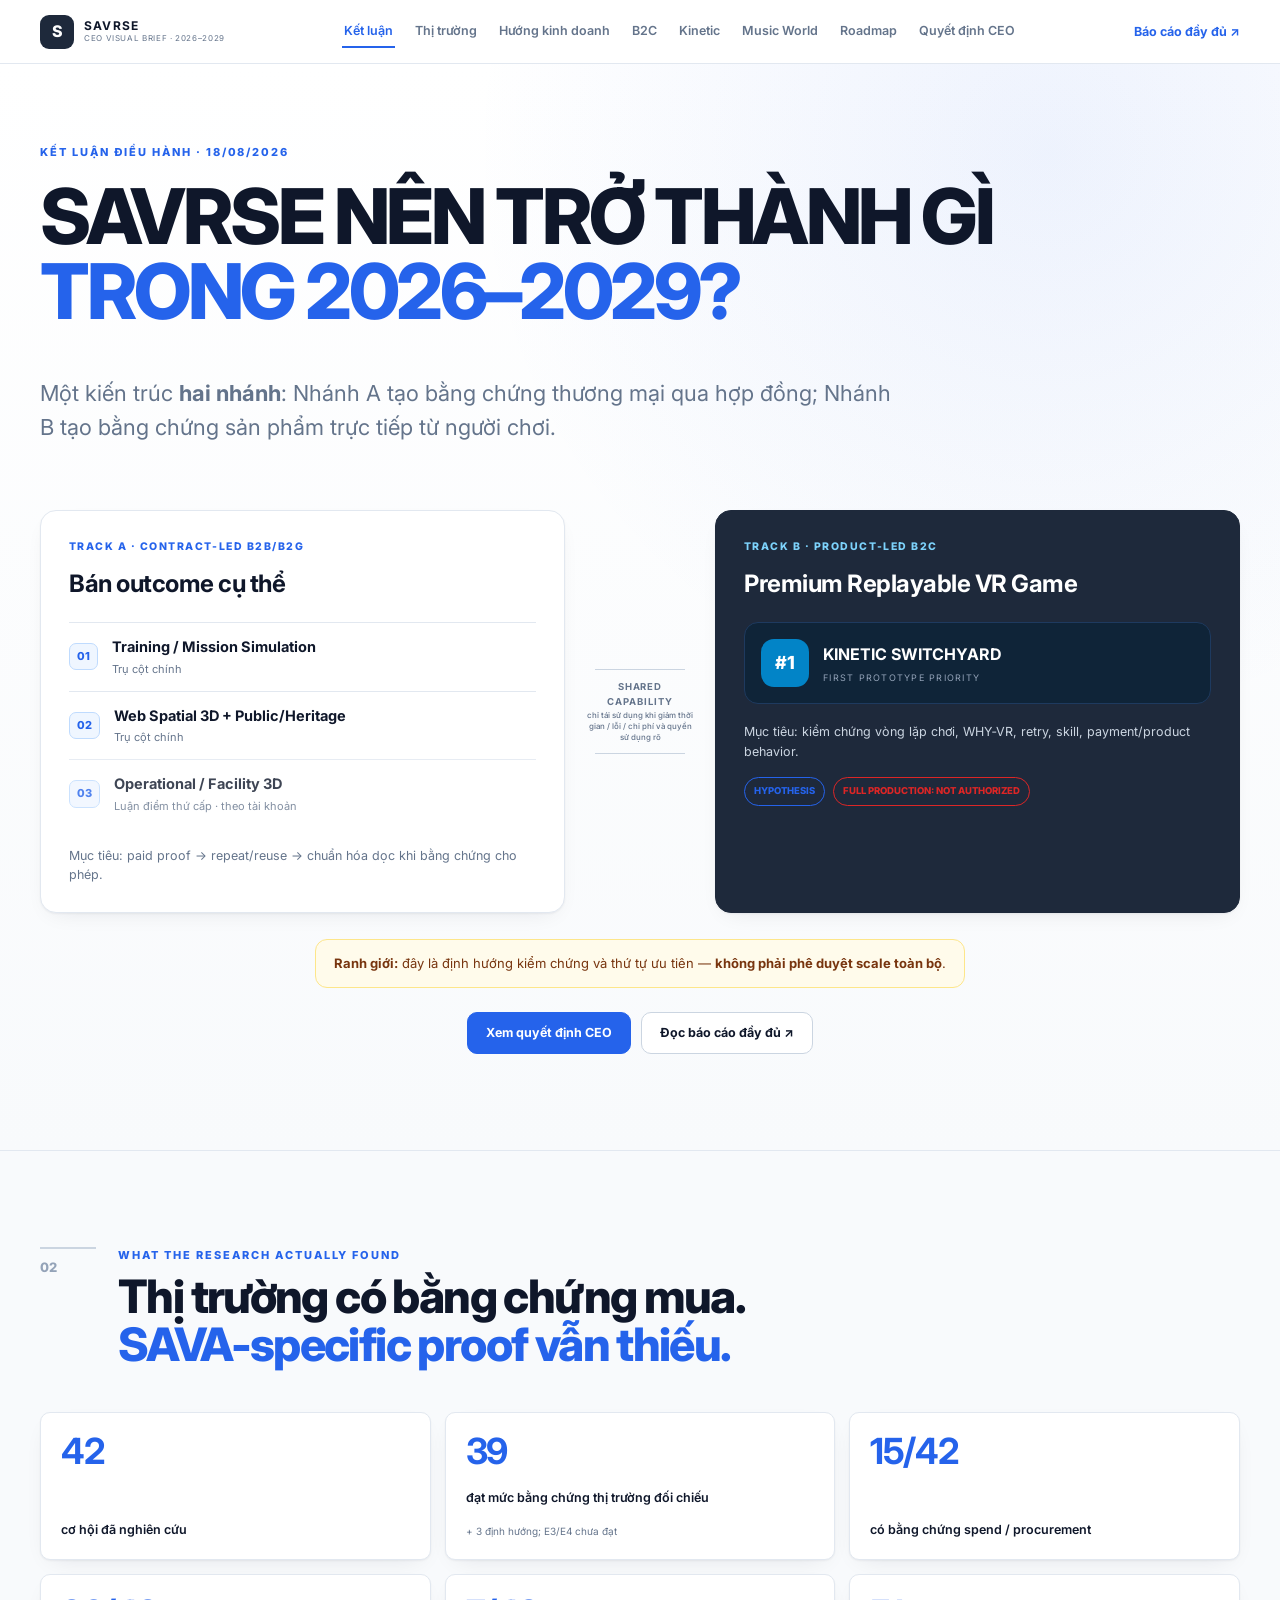
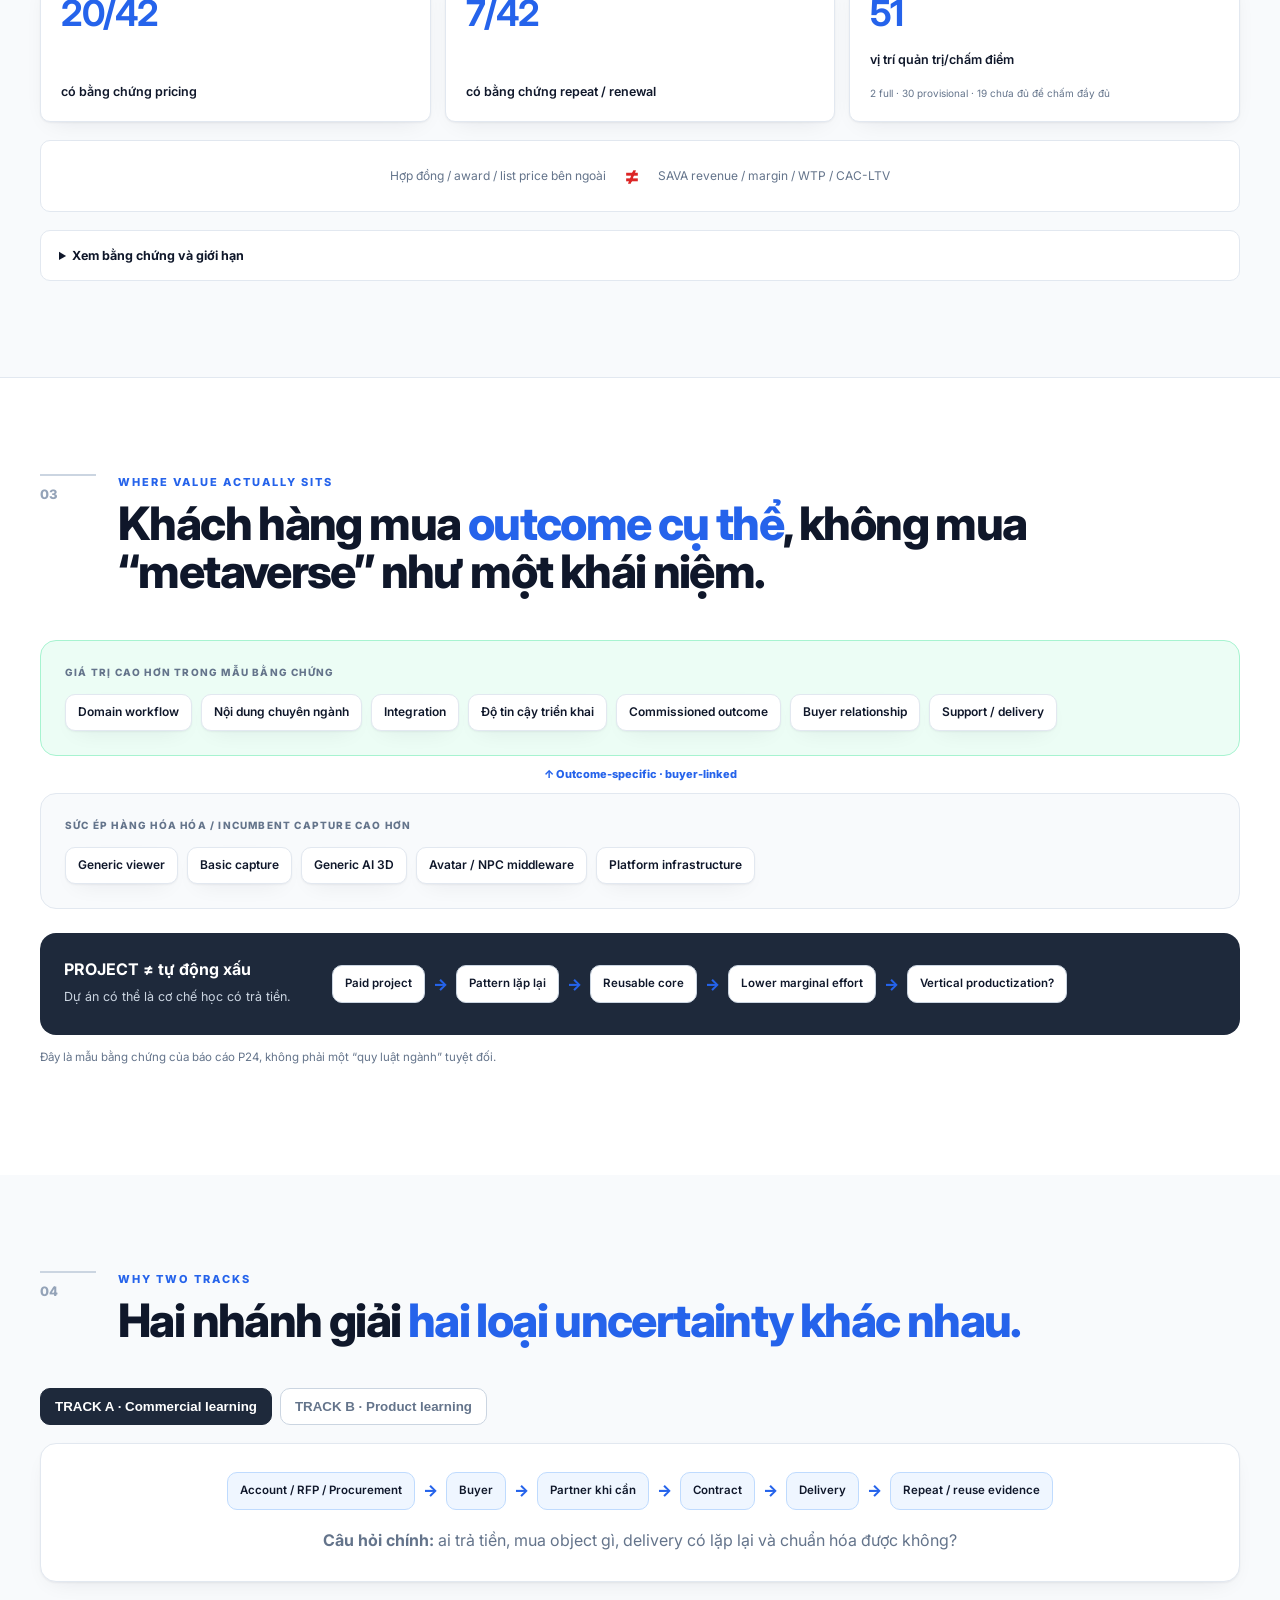
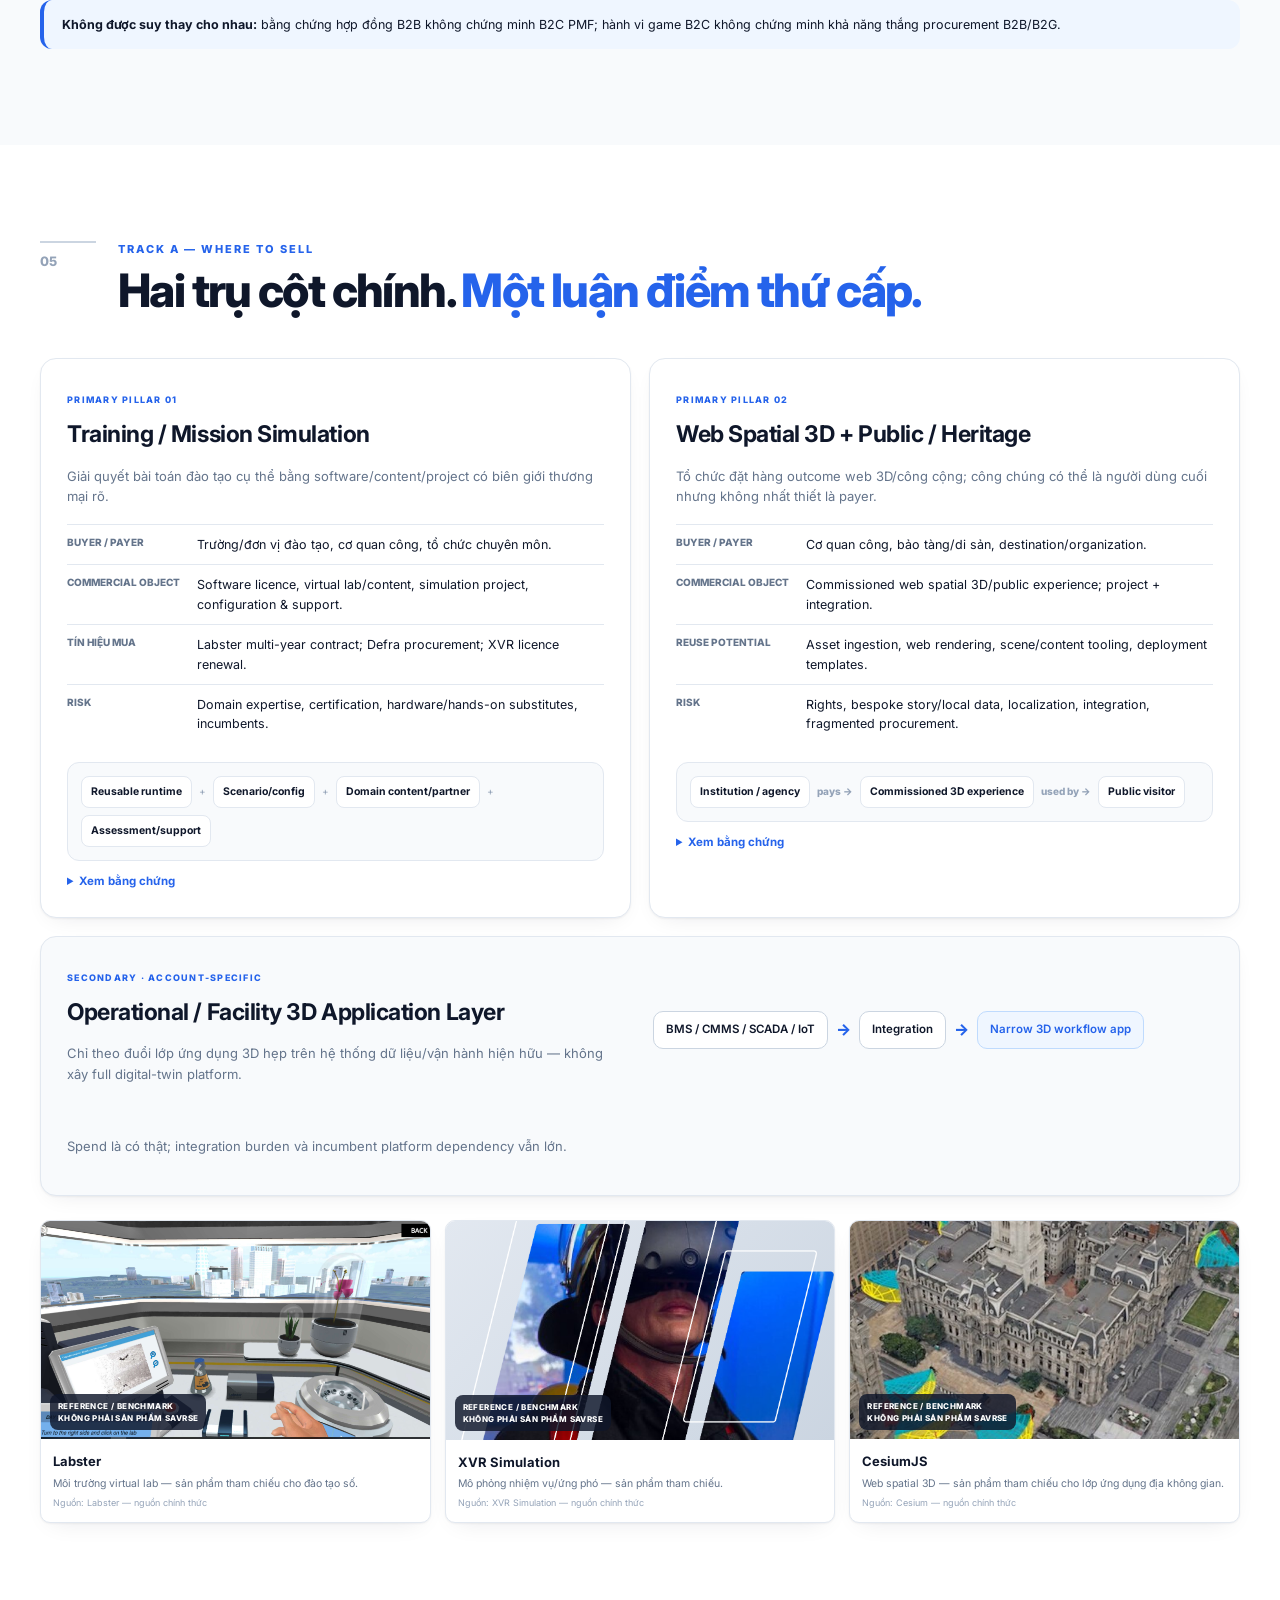
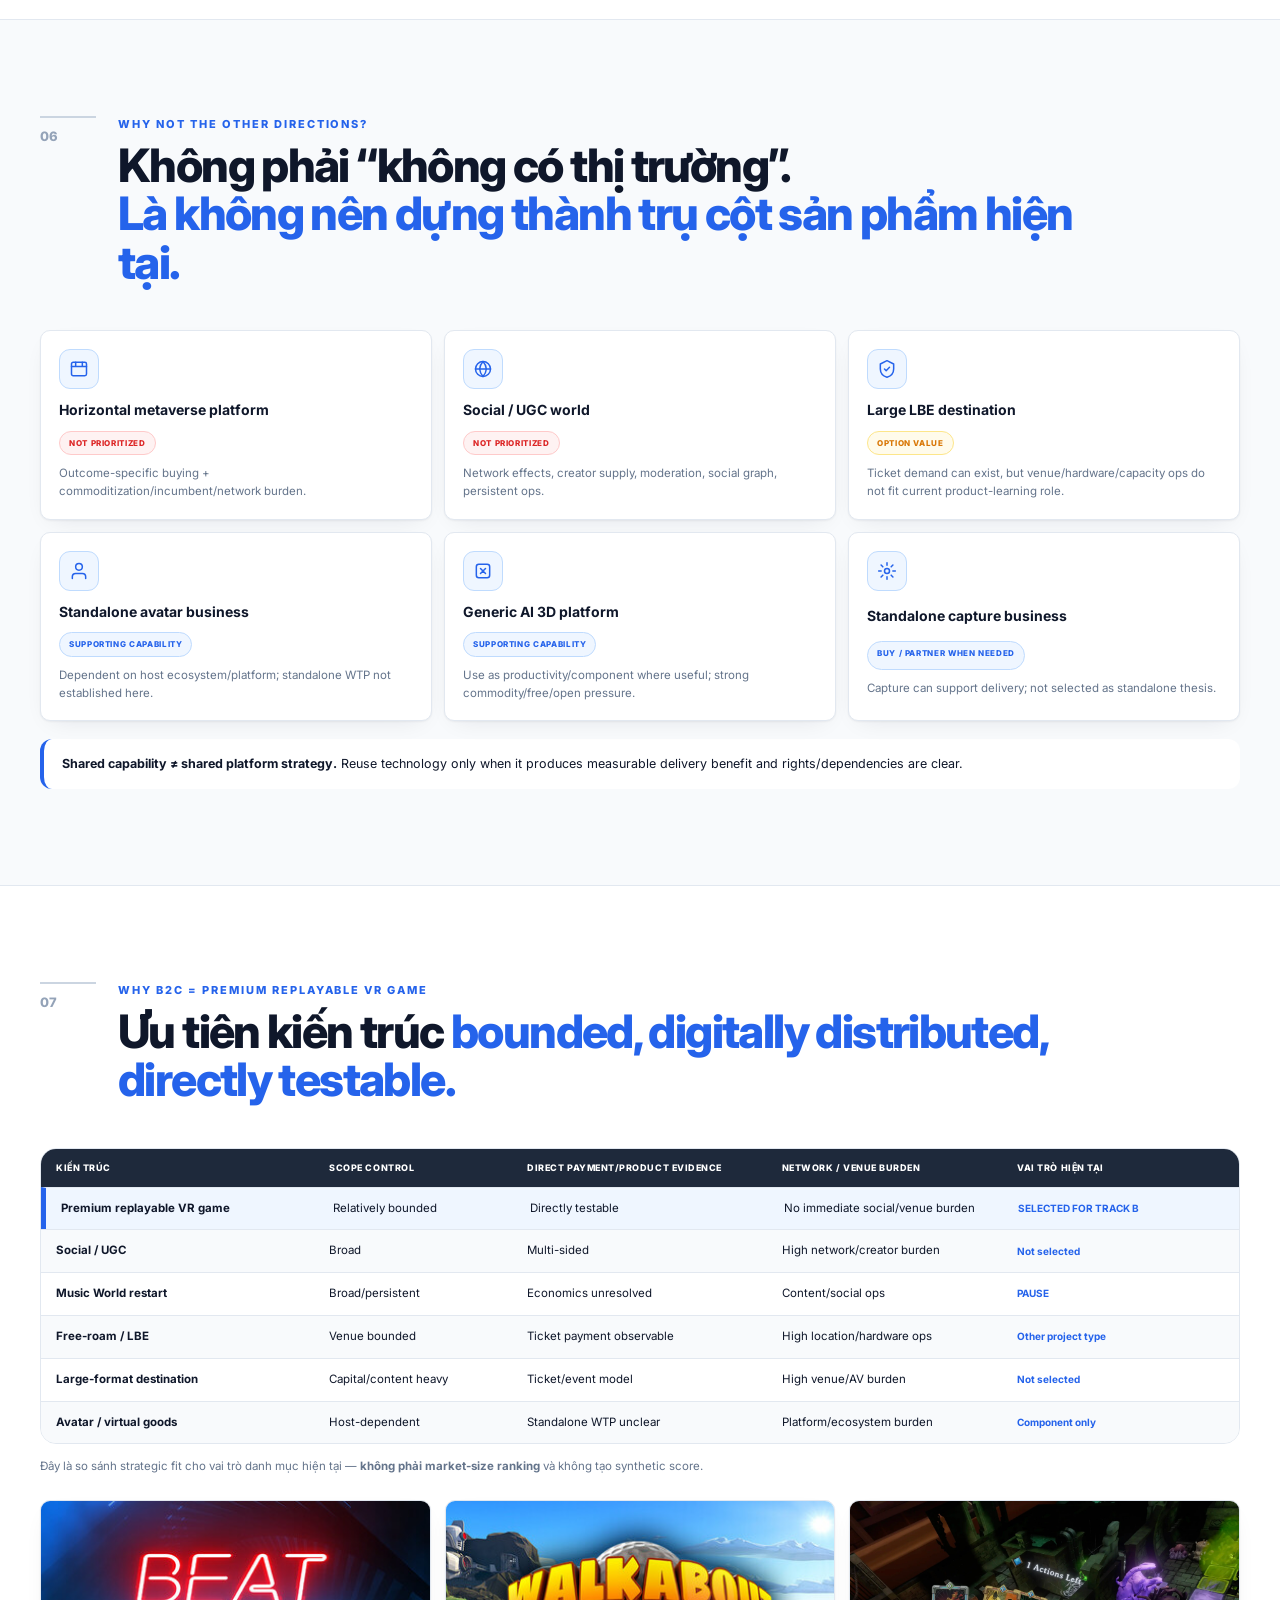
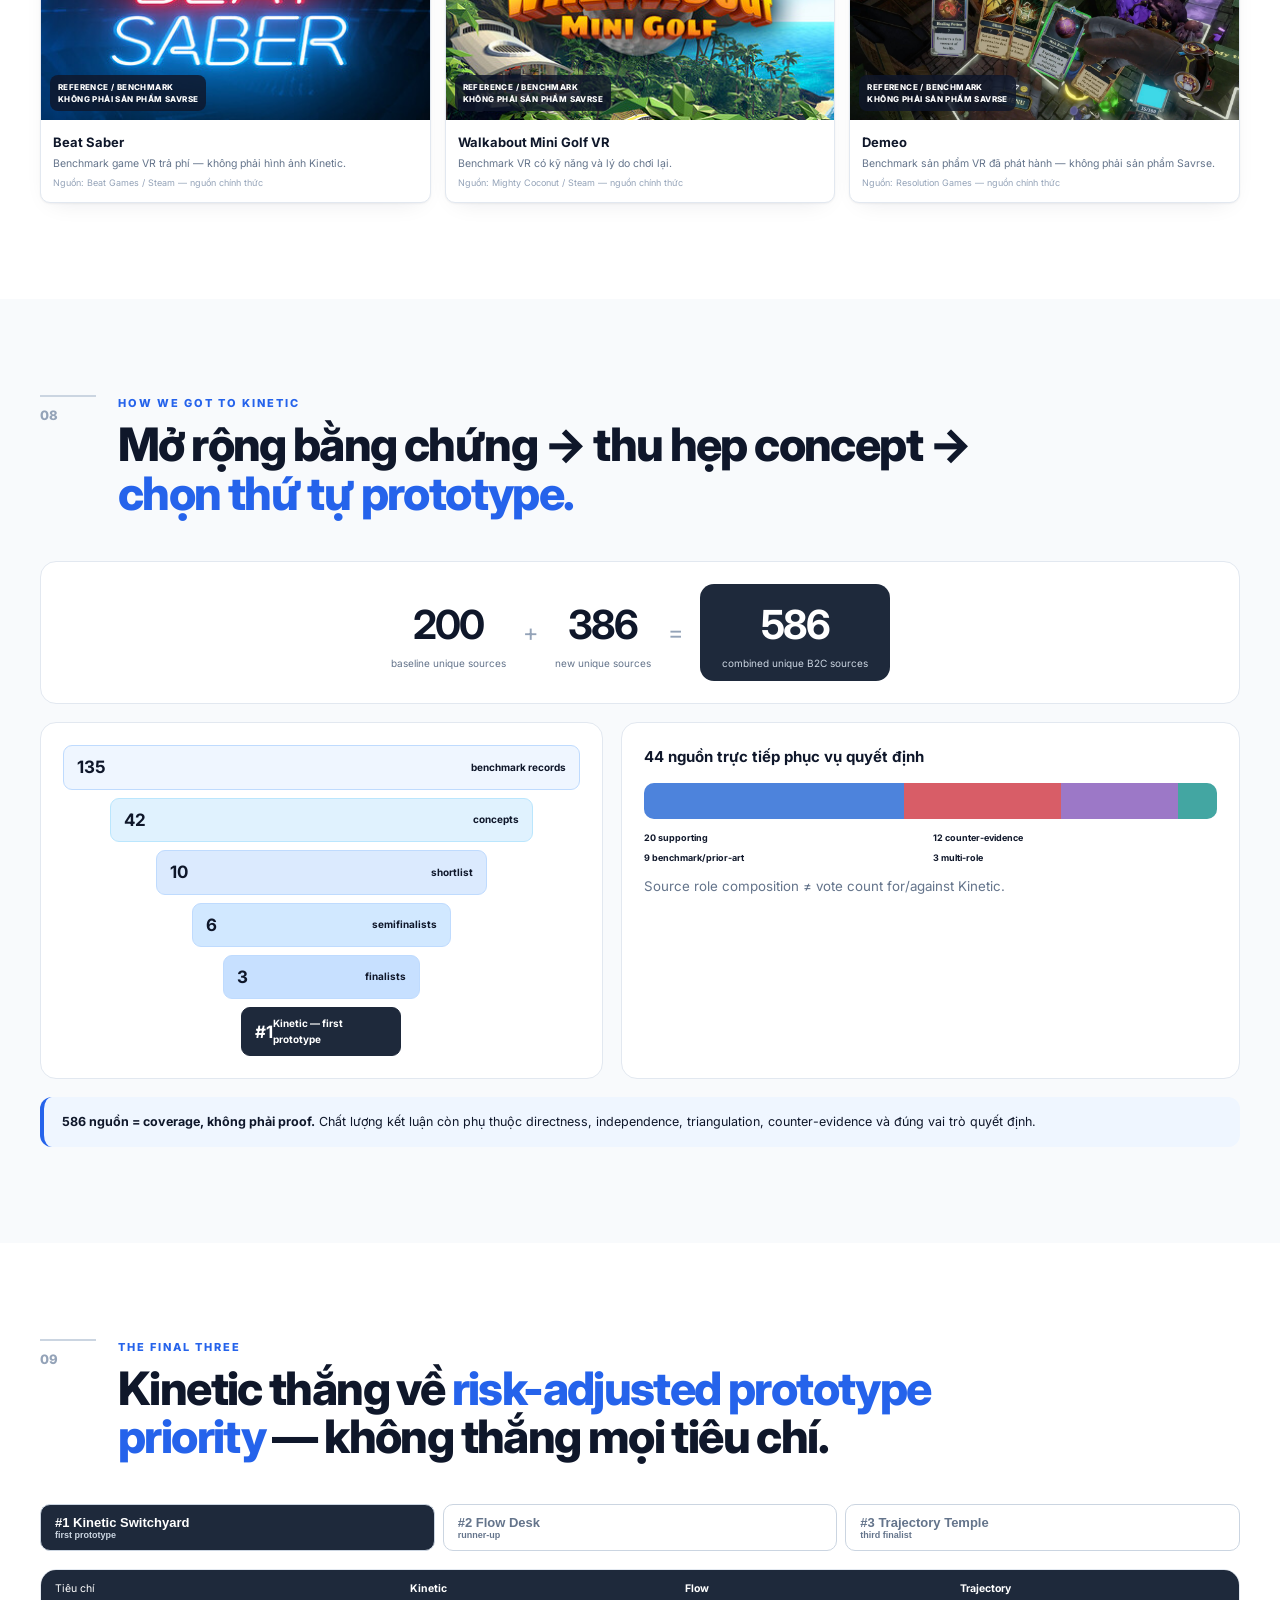
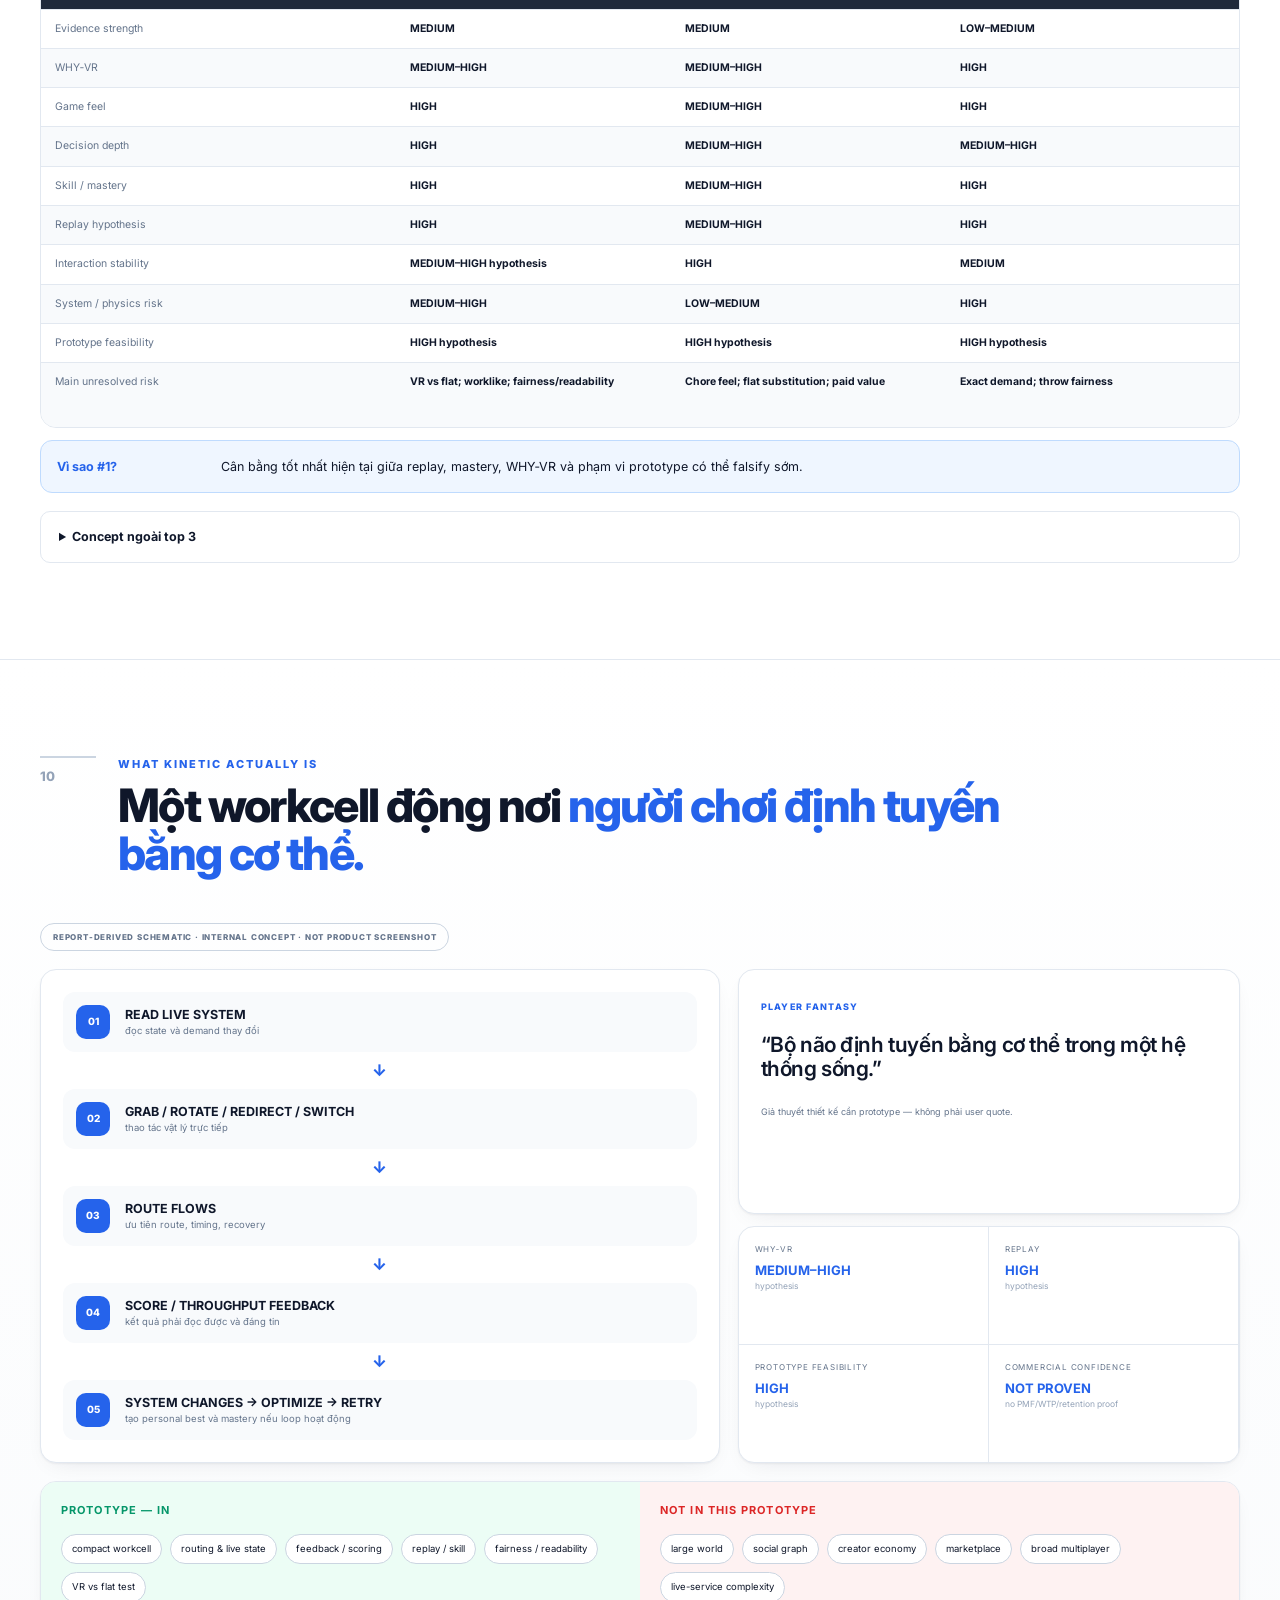
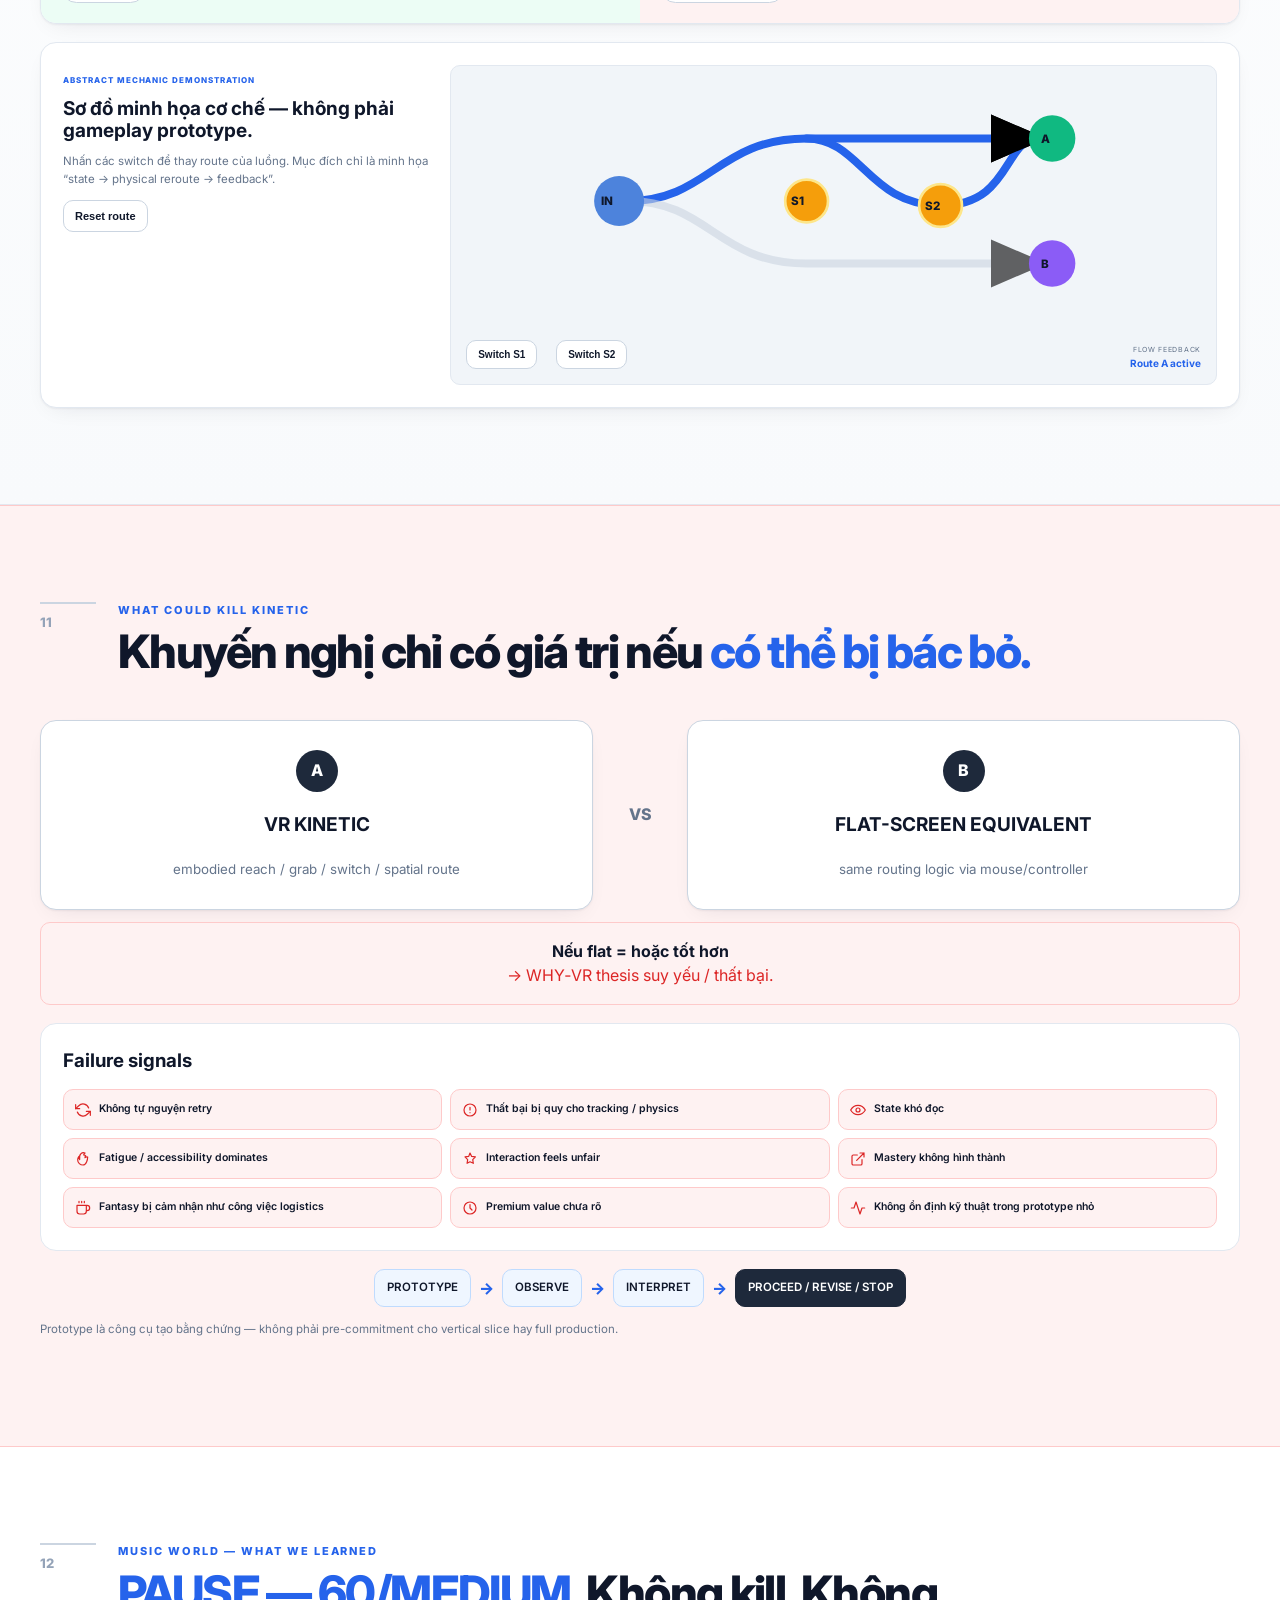
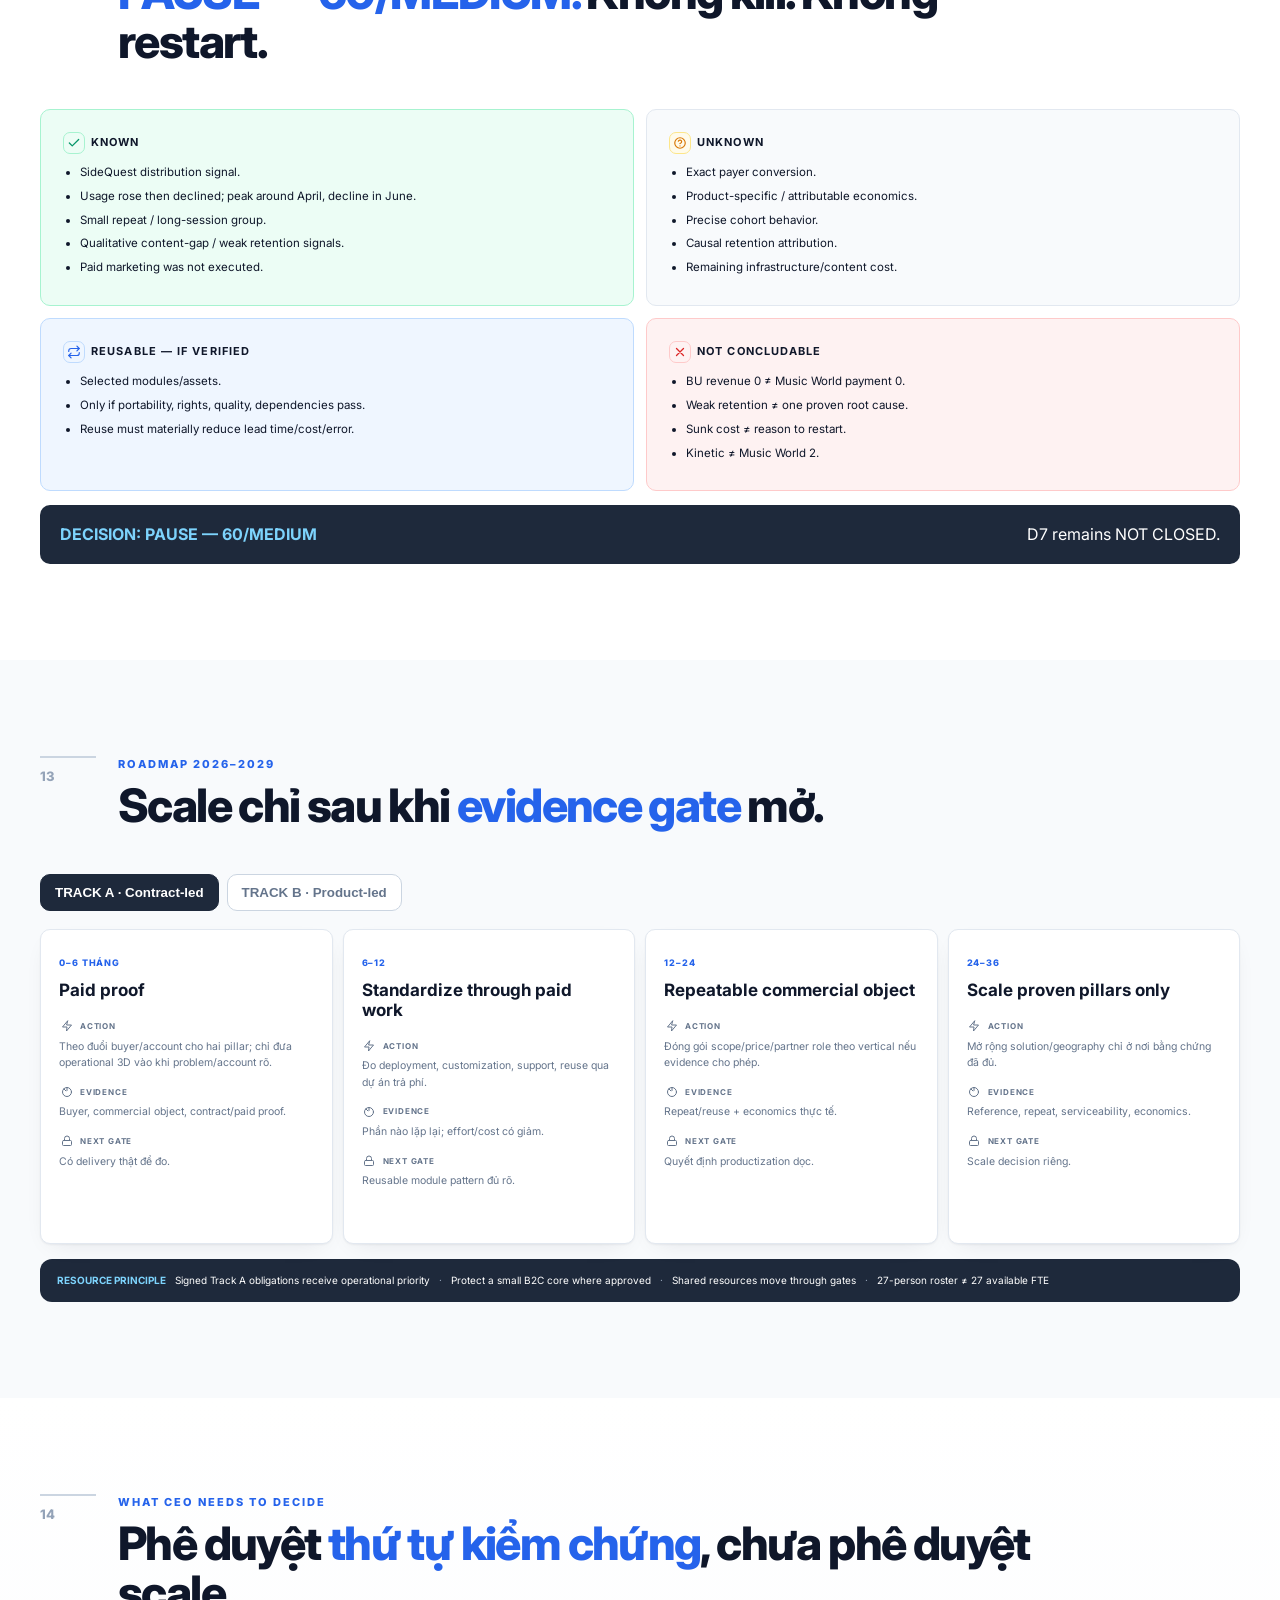
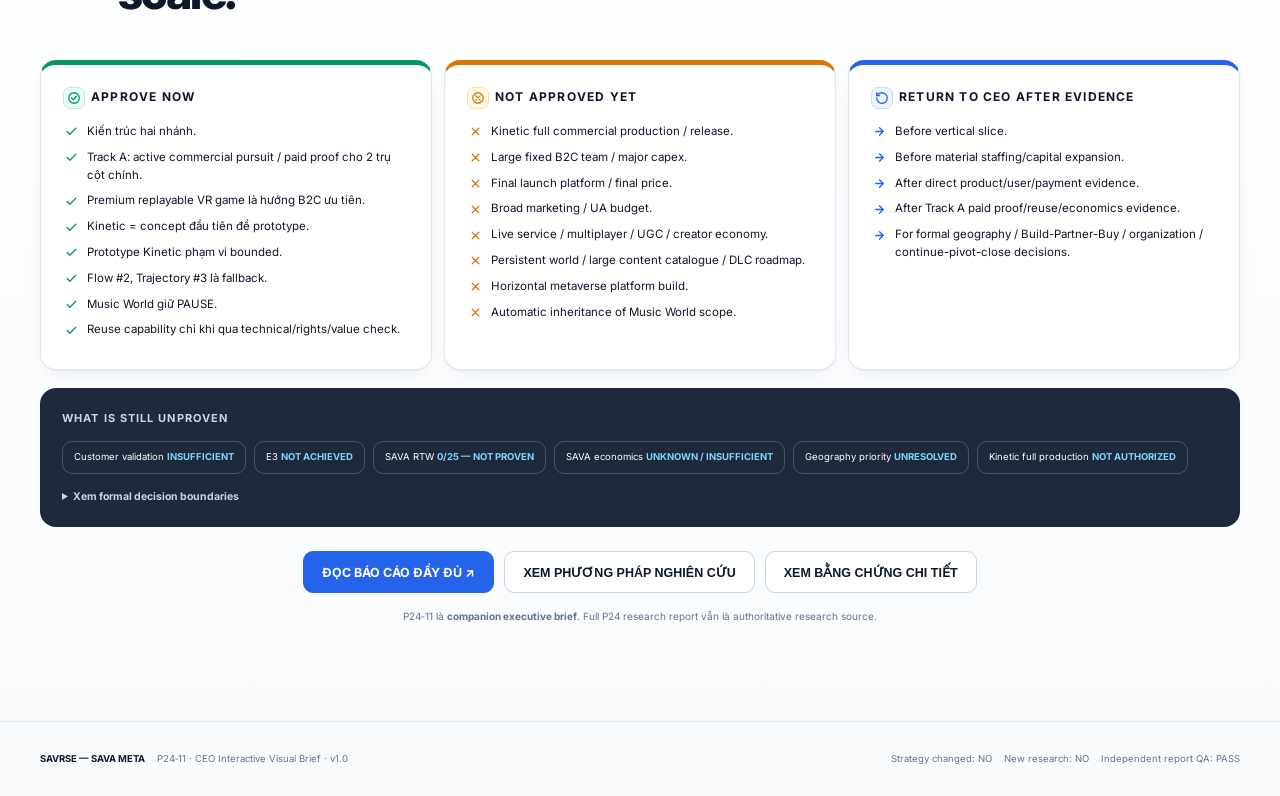
==== commit 25bf9a97: "Clone current savrse-report baseline before Kinetic edits" ====
--- a/index.html
+++ b/index.html
@@ -255,107 +255,27 @@
     </article></div></details>
 </section>
 
-<section id="kinetic" class="section kinetic-section kinetic-explainer-v2" data-section="10">
-  <div class="section-head kinetic-head-simple">
-    <span class="section-no">10</span>
-    <div>
-      <div class="eyebrow">WHAT KINETIC ACTUALLY IS · PLAIN-LANGUAGE VERSION</div>
-      <h2>KINETIC SWITCHYARD LÀ <span>GAME GÌ?</span></h2>
-      <p class="kinetic-one-liner"><b>Bạn đứng trong một nhà máy tự động đang chạy liên tục và dùng hai tay trong VR để chuyển các kiện hàng tới đúng máy trước khi dây chuyền bị rối hoặc quá tải.</b></p>
-      <p class="kinetic-subline">Ban đầu chỉ có vài kiện hàng và vài điểm chuyển hướng. Sau đó mọi thứ nhanh hơn, nhiều luồng xuất hiện cùng lúc và bạn phải nhìn trước, đổi đường, cứu lỗi và phối hợp hai tay để giữ cả hệ thống chạy trơn tru.</p>
+<section id="kinetic" class="section kinetic-section dark-section" data-section="10">
+  <div class="section-head"><span class="section-no">10</span><div><div class="eyebrow">WHAT KINETIC ACTUALLY IS</div><h2>Một workcell động nơi <span>người chơi định tuyến bằng cơ thể.</span></h2></div></div>
+  <div class="schematic-label">REPORT-DERIVED SCHEMATIC · INTERNAL CONCEPT · NOT PRODUCT SCREENSHOT</div>
+  <div class="kinetic-layout">
+    <div class="kinetic-loop" data-visual="kinetic-core-loop">
+      <div class="loop-step"><span>01</span><b>READ LIVE SYSTEM</b><small>đọc state và demand thay đổi</small></div><i>↓</i>
+      <div class="loop-step"><span>02</span><b>GRAB / ROTATE / REDIRECT / SWITCH</b><small>thao tác vật lý trực tiếp</small></div><i>↓</i>
+      <div class="loop-step"><span>03</span><b>ROUTE FLOWS</b><small>ưu tiên route, timing, recovery</small></div><i>↓</i>
+      <div class="loop-step"><span>04</span><b>SCORE / THROUGHPUT FEEDBACK</b><small>kết quả phải đọc được và đáng tin</small></div><i>↓</i>
+      <div class="loop-step"><span>05</span><b>SYSTEM CHANGES → OPTIMIZE → RETRY</b><small>tạo personal best và mastery nếu loop hoạt động</small></div>
     </div>
-  </div>
-
-  <div class="theme-disclosure">
-    <span class="theme-pill">THEME MINH HỌA ĐỀ XUẤT</span>
-    <div><b>Nhà máy tự động / sorting plant tương lai</b><small>Theme này được bổ sung để giúp người đọc hình dung gameplay. Đây <b>chưa phải</b> art direction hay theme cuối cùng đã được research chứng minh.</small></div>
-  </div>
-
-  <div class="kinetic-simple-grid" data-visual="kinetic-explained-simple">
-    <article class="simple-card"><span class="simple-no">01</span><h3>Bạn nhìn thấy gì?</h3><p>Một dây chuyền nhỏ trước mặt: <b>đầu vào → băng chuyền → điểm chuyển hướng → các máy đích.</b> Kiện hàng liên tục chạy vào và mỗi kiện cần đi tới đúng nơi.</p></article>
-    <article class="simple-card"><span class="simple-no">02</span><h3>Bạn làm gì?</h3><p><b>Nhìn → với tay → cầm/xoay/gạt switch → đổi đường → nhìn kết quả → xử lý việc tiếp theo.</b> Bạn thao tác trực tiếp bằng hai tay, không chỉ chọn menu.</p></article>
-    <article class="simple-card"><span class="simple-no">03</span><h3>Mục tiêu là gì?</h3><p>Giữ dòng hàng chạy <b>đúng, nhanh và ít tắc</b> khi tình hình liên tục thay đổi. Đây không phải puzzle chỉ có một đáp án rồi chơi xong.</p></article>
-    <article class="simple-card"><span class="simple-no">04</span><h3>Vì sao chơi lại?</h3><p>Lần sau bạn có thể <b>đọc tình hình sớm hơn, phối hợp hai tay tốt hơn, ít thao tác thừa hơn và đạt personal best cao hơn.</b></p></article>
-  </div>
-
-  <div class="factory-snapshot" data-visual="factory-gameplay-snapshot">
-    <div class="snapshot-copy">
-      <span class="snapshot-kicker">HÃY TƯỞNG TƯỢNG 30 GIÂY CHƠI</span>
-      <h3>Một kiện BLUE đang đi sai đường.</h3>
-      <ol class="thirty-seconds">
-        <li><b>0–5s</b><span>Một kiện BLUE đi vào dây chuyền. Đích của nó là <b>Machine B</b>.</span></li>
-        <li><b>5–10s</b><span>Switch đang để hướng A. Nếu bạn không làm gì, kiện hàng sẽ đi sai máy.</span></li>
-        <li><b>10–15s</b><span>Bạn đưa tay ra và <b>gạt switch sang B</b> trước khi kiện hàng tới junction.</span></li>
-        <li><b>15–20s</b><span>Kiện BLUE vào đúng Machine B. Flow tiếp tục, điểm/throughput tăng.</span></li>
-        <li><b>20–30s</b><span>Một kiện khác xuất hiện, Machine B sắp quá tải và bạn phải xử lý <b>hai việc gần như cùng lúc</b>.</span></li>
-      </ol>
+    <div class="kinetic-side">
+      <div class="fantasy-card" data-visual="player-fantasy"><span>PLAYER FANTASY</span><blockquote>“Bộ não định tuyến bằng cơ thể trong một hệ thống sống.”</blockquote><small>Giả thuyết thiết kế cần prototype — không phải user quote.</small></div>
+      <div class="hypothesis-grid" data-visual="kinetic-hypotheses"><article><span>WHY‑VR</span><b>MEDIUM–HIGH</b><small>hypothesis</small></article><article><span>REPLAY</span><b>HIGH</b><small>hypothesis</small></article><article><span>PROTOTYPE FEASIBILITY</span><b>HIGH</b><small>hypothesis</small></article><article><span>COMMERCIAL CONFIDENCE</span><b>NOT PROVEN</b><small>no PMF/WTP/retention proof</small></article></div>
     </div>
-
-    <div class="factory-demo" id="factory-demo" aria-label="Minh họa tương tác Kinetic trong theme nhà máy">
-      <div class="factory-hud"><span>FACTORY CELL 01</span><b id="factory-hud-state">MỤC TIÊU: đưa kiện BLUE → MACHINE B</b></div>
-      <svg class="factory-svg" viewBox="0 0 760 390" role="img" aria-label="Sơ đồ nhà máy với băng chuyền, switch và hai máy đích">
-        <defs>
-          <marker id="factoryArrow" markerWidth="10" markerHeight="10" refX="8" refY="4" orient="auto"><path d="M0,0 L0,8 L9,4 z" fill="currentColor"/></marker>
-          <filter id="softShadow" x="-20%" y="-20%" width="140%" height="140%"><feDropShadow dx="0" dy="8" stdDeviation="8" flood-opacity=".18"/></filter>
-        </defs>
-        <rect class="factory-floor" x="15" y="18" width="730" height="350" rx="24"/>
-        <g class="machine infeed" transform="translate(42 140)"><rect width="130" height="100" rx="14"/><text x="65" y="39" text-anchor="middle">INFEED</text><text x="65" y="66" text-anchor="middle">KIỆN HÀNG</text></g>
-        <path class="belt belt-main" d="M172 190 H350"/>
-        <circle class="junction-ring" cx="380" cy="190" r="34"/>
-        <path class="belt route-to-a" d="M410 180 C490 145 510 105 585 105"/>
-        <path class="belt route-to-b active" d="M410 200 C490 235 510 285 585 285"/>
-        <g class="machine machine-a" transform="translate(585 55)"><rect width="135" height="100" rx="14"/><text x="68" y="40" text-anchor="middle">MACHINE A</text><text x="68" y="67" text-anchor="middle">RED</text></g>
-        <g class="machine machine-b target" transform="translate(585 235)"><rect width="135" height="100" rx="14"/><text x="68" y="40" text-anchor="middle">MACHINE B</text><text x="68" y="67" text-anchor="middle">BLUE ✓</text></g>
-        <g class="switch-handle" id="factory-switch-handle" transform="translate(380 190)"><circle r="25"/><line x1="0" y1="0" x2="18" y2="-18"/><circle cx="21" cy="-21" r="7"/></g>
-        <g class="package package-blue" id="factory-package" transform="translate(205 190)"><rect x="-19" y="-16" width="38" height="32" rx="6"/><text x="0" y="5" text-anchor="middle">B</text></g>
-        <text class="belt-label" x="258" y="169">BĂNG CHUYỀN</text>
-        <text class="belt-label" x="347" y="244">SWITCH</text>
-      </svg>
-      <div class="factory-controls">
-        <div class="factory-instruction"><span>BƯỚC 1</span><b id="factory-instruction">Switch hiện đang ở A. Hãy chuyển sang B trước khi kiện hàng tới junction.</b></div>
-        <button type="button" class="factory-action" id="factory-switch">GẠT SWITCH → B</button>
-        <button type="button" class="factory-reset" id="factory-reset">Chơi lại minh họa</button>
-      </div>
-      <div class="factory-result" id="factory-result"><span>LIVE FEEDBACK</span><b>Kiện BLUE đang tới junction…</b></div>
-    </div>
-  </div>
-
-  <div class="mastery-explainer" data-visual="kinetic-mastery-explainer">
-    <div class="mastery-copy"><span>ĐIỀU LÀM NÓ THÀNH GAME</span><h3>Không phải “tìm đáp án”. Là <span>ngày càng vận hành giỏi hơn.</span></h3><p>Lần đầu bạn chỉ cố không làm sai. Sau nhiều lần chơi, bạn bắt đầu dự đoán congestion trước khi nó xảy ra, dùng hai tay song song, chọn việc ưu tiên tốt hơn và phục hồi lỗi nhanh hơn.</p></div>
-    <div class="difficulty-ladder">
-      <div><b>LEVEL 1</b><span>1 luồng · 1 switch</span><small>Hiểu thao tác</small></div><i>→</i>
-      <div><b>LEVEL 2</b><span>Nhiều luồng</span><small>Chọn đúng route</small></div><i>→</i>
-      <div><b>LEVEL 3</b><span>Xung đột / quá tải</span><small>Ưu tiên & recovery</small></div><i>→</i>
-      <div><b>MASTERY</b><span>Dự đoán + hai tay</span><small>Personal best</small></div>
-    </div>
-  </div>
-
-  <div class="kinetic-plain-loop" data-visual="kinetic-core-loop-plain">
-    <h3>Core loop — dịch sang ngôn ngữ người chơi</h3>
-    <div class="plain-loop-row"><span>NHÌN TÌNH HÌNH</span><i>→</i><span>ĐỔI ĐƯỜNG BẰNG TAY</span><i>→</i><span>XEM KẾT QUẢ</span><i>→</i><span>XỬ LÝ TÌNH HUỐNG MỚI</span><i>→</i><strong>CHƠI LẠI TỐT HƠN</strong></div>
-    <small>Research terminology phía sau: read changing state → physically reroute → observe result → score/throughput feedback → demand changes → recover/optimize → retry/personal best.</small>
-  </div>
-
-  <div class="kinetic-evidence-boundary">
-    <article><span class="boundary-label supported">RESEARCH-SUPPORTED CORE</span><p>Routing trong live system; reach/grab/rotate/redirect/switch; changing state; recovery/optimization; mastery/retry hypothesis; VR-vs-flat falsification.</p></article>
-    <article><span class="boundary-label proposed">PRODUCT VISUALIZATION ADDED HERE</span><p>Nhà máy tự động, băng chuyền, kiện hàng và Machine A/B là <b>theme minh họa đề xuất</b> để làm concept dễ hình dung hơn — chưa khóa final theme.</p></article>
-    <article><span class="boundary-label unproven">VẪN CHƯA ĐƯỢC CHỨNG MINH</span><p>PMF, WTP, retention, commercial success và việc factory theme có hấp dẫn người chơi hay không.</p></article>
-  </div>
-
-  <div class="kinetic-research-details">
-    <div class="hypothesis-grid" data-visual="kinetic-hypotheses">
-      <article><span>WHY‑VR</span><b>MEDIUM–HIGH</b><small>hypothesis</small></article>
-      <article><span>REPLAY</span><b>HIGH</b><small>hypothesis</small></article>
-      <article><span>PROTOTYPE FEASIBILITY</span><b>HIGH</b><small>hypothesis</small></article>
-      <article><span>COMMERCIAL CONFIDENCE</span><b>NOT PROVEN</b><small>no PMF/WTP/retention proof</small></article>
-    </div>
-    <div class="mvp-boundary" data-visual="mvp-boundary">
-      <div class="mvp-in"><h3>PROTOTYPE — IN</h3><span>compact factory workcell</span><span>routing & live state</span><span>grab / rotate / switch</span><span>feedback / scoring</span><span>replay / skill</span><span>VR vs flat test</span></div>
-      <div class="mvp-out"><h3>NOT IN THIS PROTOTYPE</h3><span>large world</span><span>social graph</span><span>creator economy</span><span>marketplace</span><span>broad multiplayer</span><span>live-service complexity</span></div>
-    </div>
-  </div>
-
-  <div class="kinetic-bottom-line"><span>NÓI GỌN TRONG 1 CÂU</span><b>Kinetic = “giữ một nhà máy đang chạy khỏi rối tung bằng cách dùng hai tay để định tuyến, ưu tiên và cứu lỗi — rồi chơi lại để vận hành giỏi hơn chính lần trước.”</b></div>
+  </div>
+  <div class="mvp-boundary" data-visual="mvp-boundary"><div class="mvp-in"><h3>PROTOTYPE — IN</h3><span>compact workcell</span><span>routing & live state</span><span>feedback / scoring</span><span>replay / skill</span><span>fairness / readability</span><span>VR vs flat test</span></div><div class="mvp-out"><h3>NOT IN THIS PROTOTYPE</h3><span>large world</span><span>social graph</span><span>creator economy</span><span>marketplace</span><span>broad multiplayer</span><span>live-service complexity</span></div></div>
+  <div class="mechanic-demo" data-visual="kinetic-micro-interaction">
+    <div class="demo-copy"><span>ABSTRACT MECHANIC DEMONSTRATION</span><h3>Sơ đồ minh họa cơ chế — không phải gameplay prototype.</h3><p>Nhấn các switch để thay route của luồng. Mục đích chỉ là minh họa “state → physical reroute → feedback”.</p><button id="reset-demo" class="btn small">Reset route</button></div>
+    <div class="routing-board" role="group" aria-label="Minh họa routing trừu tượng"><svg viewBox="0 0 620 280" role="img" aria-label="Sơ đồ trừu tượng các node và route Kinetic"><defs><marker id="arrow" markerWidth="8" markerHeight="8" refX="6" refY="3" orient="auto"><path d="M0,0 L0,6 L7,3 z"/></marker></defs><path class="route route-a active" d="M80 140 C170 140 180 70 280 70 S420 70 540 70"/><path class="route route-b" d="M80 140 C170 140 180 210 280 210 S420 210 540 210"/><path class="route route-c active" d="M280 70 C340 70 350 145 430 145 S500 70 540 70"/><circle class="source-node" cx="70" cy="140" r="28"/><circle class="target-node" cx="555" cy="70" r="26"/><circle class="target-node alt" cx="555" cy="210" r="26"/><circle class="switch-node sw1" cx="280" cy="140" r="24"/><circle class="switch-node sw2" cx="430" cy="145" r="24"/><text x="50" y="145">IN</text><text x="542" y="75">A</text><text x="542" y="215">B</text><text x="263" y="145">S1</text><text x="413" y="150">S2</text></svg><button class="switch-btn sw1-btn" data-switch="1">Switch S1</button><button class="switch-btn sw2-btn" data-switch="2">Switch S2</button><div class="throughput"><span>FLOW FEEDBACK</span><b id="flow-state">Route A active</b></div></div>
+  </div>
 </section>
 
 <section id="falsification" class="section red-section" data-section="11">
--- a/styles.css
+++ b/styles.css
@@ -471,37 +471,4 @@
 /* roadmap labels */
 .roadmap-lane b{display:flex;align-items:center;gap:6px}
 .rm-ico{display:inline-grid;place-items:center;width:15px;height:15px}
-.rm-ico svg{width:12px;height:12px}
-
-/* === KINETIC EXPLAINER V2 · factory-theme communication layer === */
-#kinetic.kinetic-explainer-v2{background:#f6f3ec;color:#151515;position:relative;overflow:hidden}
-#kinetic.kinetic-explainer-v2:before{content:"";position:absolute;inset:0;background-image:linear-gradient(rgba(15,23,42,.035) 1px,transparent 1px),linear-gradient(90deg,rgba(15,23,42,.035) 1px,transparent 1px);background-size:36px 36px;pointer-events:none}
-#kinetic.kinetic-explainer-v2>*{position:relative;z-index:1}
-#kinetic .kinetic-head-simple{align-items:flex-start}
-#kinetic .kinetic-head-simple h2{color:#111827;margin-bottom:18px}
-#kinetic .kinetic-head-simple h2 span{color:#d55b2d}
-#kinetic .kinetic-one-liner{font-size:clamp(1.35rem,2.4vw,2.15rem);line-height:1.32;max-width:1050px;margin:0 0 14px;color:#111827;letter-spacing:-.025em}
-#kinetic .kinetic-subline{font-size:1.05rem;line-height:1.72;max-width:960px;color:#4b5563;margin:0}
-.theme-disclosure{display:flex;gap:18px;align-items:center;margin:30px 0 26px;padding:18px 22px;background:#fff;border:1px solid #d9d4c8;border-left:5px solid #d55b2d;border-radius:14px;box-shadow:0 8px 28px rgba(31,41,55,.06)}
-.theme-disclosure .theme-pill{flex:0 0 auto;background:#111827;color:#fff;padding:8px 10px;border-radius:7px;font-size:.69rem;font-weight:800;letter-spacing:.09em}
-.theme-disclosure div{display:grid;gap:4px}.theme-disclosure b{font-size:1rem}.theme-disclosure small{color:#6b7280;line-height:1.5}
-.kinetic-simple-grid{display:grid;grid-template-columns:repeat(4,1fr);gap:14px;margin:28px 0 42px}
-.simple-card{background:#fff;border:1px solid #ded9ce;border-radius:16px;padding:22px;min-height:225px;box-shadow:0 8px 25px rgba(31,41,55,.045)}
-.simple-card .simple-no{display:inline-grid;place-items:center;width:34px;height:34px;border-radius:50%;background:#111827;color:#fff;font-size:.72rem;font-weight:800;margin-bottom:20px}
-.simple-card h3{font-size:1.08rem;margin:0 0 10px;color:#111827}.simple-card p{margin:0;color:#4b5563;line-height:1.62;font-size:.92rem}
-.factory-snapshot{display:grid;grid-template-columns:minmax(300px,.82fr) minmax(500px,1.38fr);gap:24px;align-items:stretch;margin:18px 0 46px}
-.snapshot-copy{padding:28px;background:#171b20;color:#fff;border-radius:20px;display:flex;flex-direction:column}
-.snapshot-kicker{font-size:.7rem;letter-spacing:.12em;font-weight:800;color:#f3a66f}.snapshot-copy h3{font-size:1.55rem;line-height:1.25;margin:10px 0 20px;color:#fff}
-.thirty-seconds{list-style:none;margin:0;padding:0;display:grid;gap:0}.thirty-seconds li{display:grid;grid-template-columns:62px 1fr;gap:12px;padding:13px 0;border-top:1px solid rgba(255,255,255,.11)}.thirty-seconds li>b{color:#f3a66f;font-size:.79rem}.thirty-seconds li span{color:#d6d9dd;line-height:1.5;font-size:.88rem}
-.factory-demo{background:#fff;border:1px solid #d7d2c7;border-radius:20px;padding:18px;box-shadow:0 14px 42px rgba(31,41,55,.08);overflow:hidden}
-.factory-hud{display:flex;justify-content:space-between;gap:16px;align-items:center;padding:8px 4px 14px}.factory-hud span{font-size:.66rem;font-weight:800;letter-spacing:.11em;color:#6b7280}.factory-hud b{font-size:.78rem;color:#0f5d73;text-align:right}
-.factory-svg{display:block;width:100%;height:auto;color:#6b7280}.factory-floor{fill:#eae6dc;stroke:#d3cec2;stroke-width:2}.machine rect{fill:#252a31;stroke:#111827;stroke-width:2;filter:url(#softShadow)}.machine text{fill:#fff;font-size:13px;font-weight:800;letter-spacing:.04em}.machine-a rect{fill:#6e3c36}.machine-b rect{fill:#17677b}.machine-b.target rect{stroke:#6cc6d8;stroke-width:4}.belt{fill:none;stroke:#9aa0a6;stroke-width:18;stroke-linecap:round}.belt-main{stroke:#7e858d}.route-to-a,.route-to-b{opacity:.3;transition:opacity .25s,stroke .25s}.route-to-b.active,.route-to-a.active{opacity:1;stroke:#2d879d}.junction-ring{fill:#f5f2ea;stroke:#333b45;stroke-width:8}.switch-handle{transition:transform .35s ease;transform-origin:380px 190px}.switch-handle circle:first-child{fill:#f0a057;stroke:#9a4d1e;stroke-width:3}.switch-handle line{stroke:#6f3514;stroke-width:7;stroke-linecap:round}.switch-handle circle:last-child{fill:#fff;stroke:#6f3514;stroke-width:3}.package-blue rect{fill:#2d8da5;stroke:#0c4d5e;stroke-width:3;filter:url(#softShadow)}.package-blue text{fill:#fff;font-size:14px;font-weight:900}.belt-label{font-size:11px;font-weight:800;fill:#6b7280;letter-spacing:.08em}.package-blue.running{animation:factoryPackageToB 2.5s cubic-bezier(.45,.05,.3,1) forwards}.package-blue.miss{animation:factoryPackageToA 2.5s cubic-bezier(.45,.05,.3,1) forwards}
-@keyframes factoryPackageToB{0%{transform:translate(205px,190px)}45%{transform:translate(365px,190px)}70%{transform:translate(470px,235px)}100%{transform:translate(635px,285px)}}
-@keyframes factoryPackageToA{0%{transform:translate(205px,190px)}45%{transform:translate(365px,190px)}70%{transform:translate(470px,145px)}100%{transform:translate(635px,105px)}}
-.factory-controls{display:grid;grid-template-columns:1fr auto auto;gap:10px;align-items:center;margin-top:10px}.factory-instruction{display:grid;gap:3px}.factory-instruction span{font-size:.63rem;font-weight:800;letter-spacing:.1em;color:#d55b2d}.factory-instruction b{font-size:.78rem;line-height:1.35;color:#374151}.factory-action,.factory-reset{border:0;border-radius:10px;padding:12px 14px;font-weight:800;cursor:pointer}.factory-action{background:#d55b2d;color:#fff}.factory-action:disabled{background:#a7adb4;cursor:default}.factory-reset{background:#ebe8df;color:#333b45}.factory-result{margin-top:12px;padding:12px 14px;border-radius:10px;background:#eef6f7;display:flex;justify-content:space-between;gap:12px;align-items:center}.factory-result span{font-size:.62rem;font-weight:800;letter-spacing:.1em;color:#47747d}.factory-result b{font-size:.78rem;color:#174b58;text-align:right}.factory-result.success{background:#e9f5ed}.factory-result.success b{color:#236338}
-.mastery-explainer{display:grid;grid-template-columns:.72fr 1.28fr;gap:28px;align-items:center;padding:30px;border:1px solid #d9d4c8;border-radius:20px;background:#fff;margin-bottom:28px}.mastery-copy>span{font-size:.67rem;font-weight:800;letter-spacing:.11em;color:#d55b2d}.mastery-copy h3{font-size:1.55rem;line-height:1.25;margin:9px 0 12px;color:#111827}.mastery-copy h3 span{color:#d55b2d}.mastery-copy p{color:#5b6470;line-height:1.62;margin:0}.difficulty-ladder{display:grid;grid-template-columns:1fr auto 1fr auto 1fr auto 1fr;align-items:center;gap:8px}.difficulty-ladder>div{min-height:128px;border-radius:13px;background:#f1eee6;padding:16px;display:flex;flex-direction:column;justify-content:center;gap:5px}.difficulty-ladder>div:last-child{background:#1f2933;color:#fff}.difficulty-ladder b{font-size:.68rem;letter-spacing:.09em;color:#d55b2d}.difficulty-ladder>div:last-child b{color:#f3a66f}.difficulty-ladder span{font-weight:800;font-size:.86rem}.difficulty-ladder small{font-size:.72rem;color:#707782}.difficulty-ladder>div:last-child small{color:#cbd1d8}.difficulty-ladder i{font-style:normal;color:#9aa0a6;font-weight:800}
-.kinetic-plain-loop{padding:24px;border-radius:18px;background:#171b20;color:#fff;margin-bottom:28px}.kinetic-plain-loop h3{margin:0 0 16px;color:#fff;font-size:1.1rem}.plain-loop-row{display:flex;gap:9px;align-items:center;flex-wrap:wrap}.plain-loop-row span,.plain-loop-row strong{padding:10px 12px;border:1px solid rgba(255,255,255,.18);border-radius:9px;font-size:.72rem;letter-spacing:.05em}.plain-loop-row strong{background:#d55b2d;border-color:#d55b2d}.plain-loop-row i{font-style:normal;color:#f3a66f}.kinetic-plain-loop>small{display:block;margin-top:14px;color:#aeb6bf;line-height:1.5}
-.kinetic-evidence-boundary{display:grid;grid-template-columns:repeat(3,1fr);gap:14px;margin-bottom:28px}.kinetic-evidence-boundary article{background:#fff;border:1px solid #ded9ce;border-radius:14px;padding:18px}.kinetic-evidence-boundary p{margin:10px 0 0;color:#5b6470;font-size:.83rem;line-height:1.55}.boundary-label{font-size:.62rem;font-weight:900;letter-spacing:.09em}.boundary-label.supported{color:#1b6a55}.boundary-label.proposed{color:#b14d24}.boundary-label.unproven{color:#8c3c3c}
-.kinetic-research-details{border-top:1px solid #d8d3c7;padding-top:26px}.kinetic-bottom-line{margin-top:28px;padding:22px 24px;background:#d55b2d;color:#fff;border-radius:16px;display:grid;grid-template-columns:auto 1fr;gap:20px;align-items:center}.kinetic-bottom-line span{font-size:.65rem;font-weight:900;letter-spacing:.11em;white-space:nowrap}.kinetic-bottom-line b{font-size:1.04rem;line-height:1.5}
-@media(max-width:1050px){.kinetic-simple-grid{grid-template-columns:repeat(2,1fr)}.factory-snapshot{grid-template-columns:1fr}.mastery-explainer{grid-template-columns:1fr}.difficulty-ladder{grid-template-columns:1fr 1fr;gap:10px}.difficulty-ladder i{display:none}.kinetic-evidence-boundary{grid-template-columns:1fr}.factory-controls{grid-template-columns:1fr 1fr}.factory-instruction{grid-column:1/-1}}
-@media(max-width:640px){.theme-disclosure{align-items:flex-start;flex-direction:column}.kinetic-simple-grid{grid-template-columns:1fr}.simple-card{min-height:0}.snapshot-copy{padding:22px}.factory-demo{padding:10px}.factory-hud{align-items:flex-start;flex-direction:column}.factory-hud b{text-align:left}.factory-controls{grid-template-columns:1fr}.factory-action,.factory-reset{width:100%}.factory-result{align-items:flex-start;flex-direction:column}.factory-result b{text-align:left}.difficulty-ladder{grid-template-columns:1fr}.kinetic-bottom-line{grid-template-columns:1fr;gap:7px}.plain-loop-row{align-items:flex-start;flex-direction:column}.plain-loop-row i{transform:rotate(90deg);margin-left:20px}}
+.rm-ico svg{width:12px;height:12px}
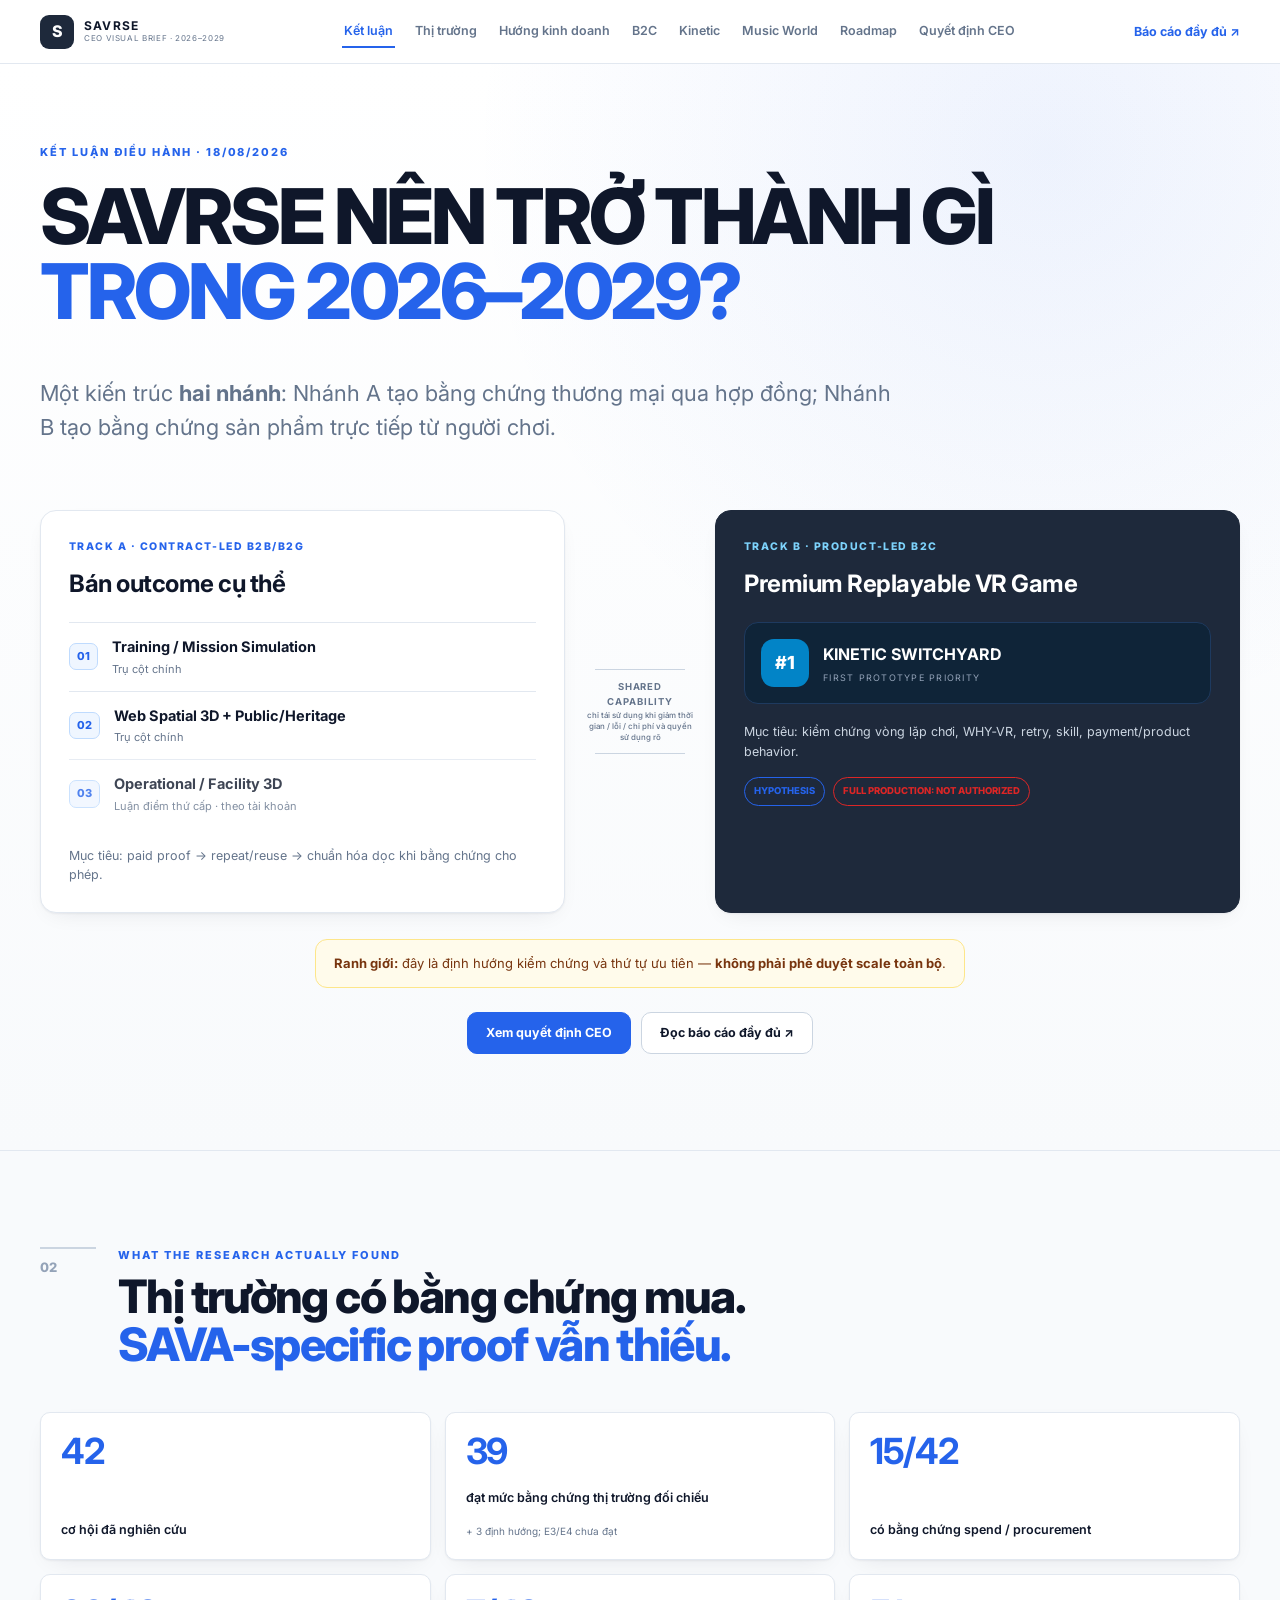
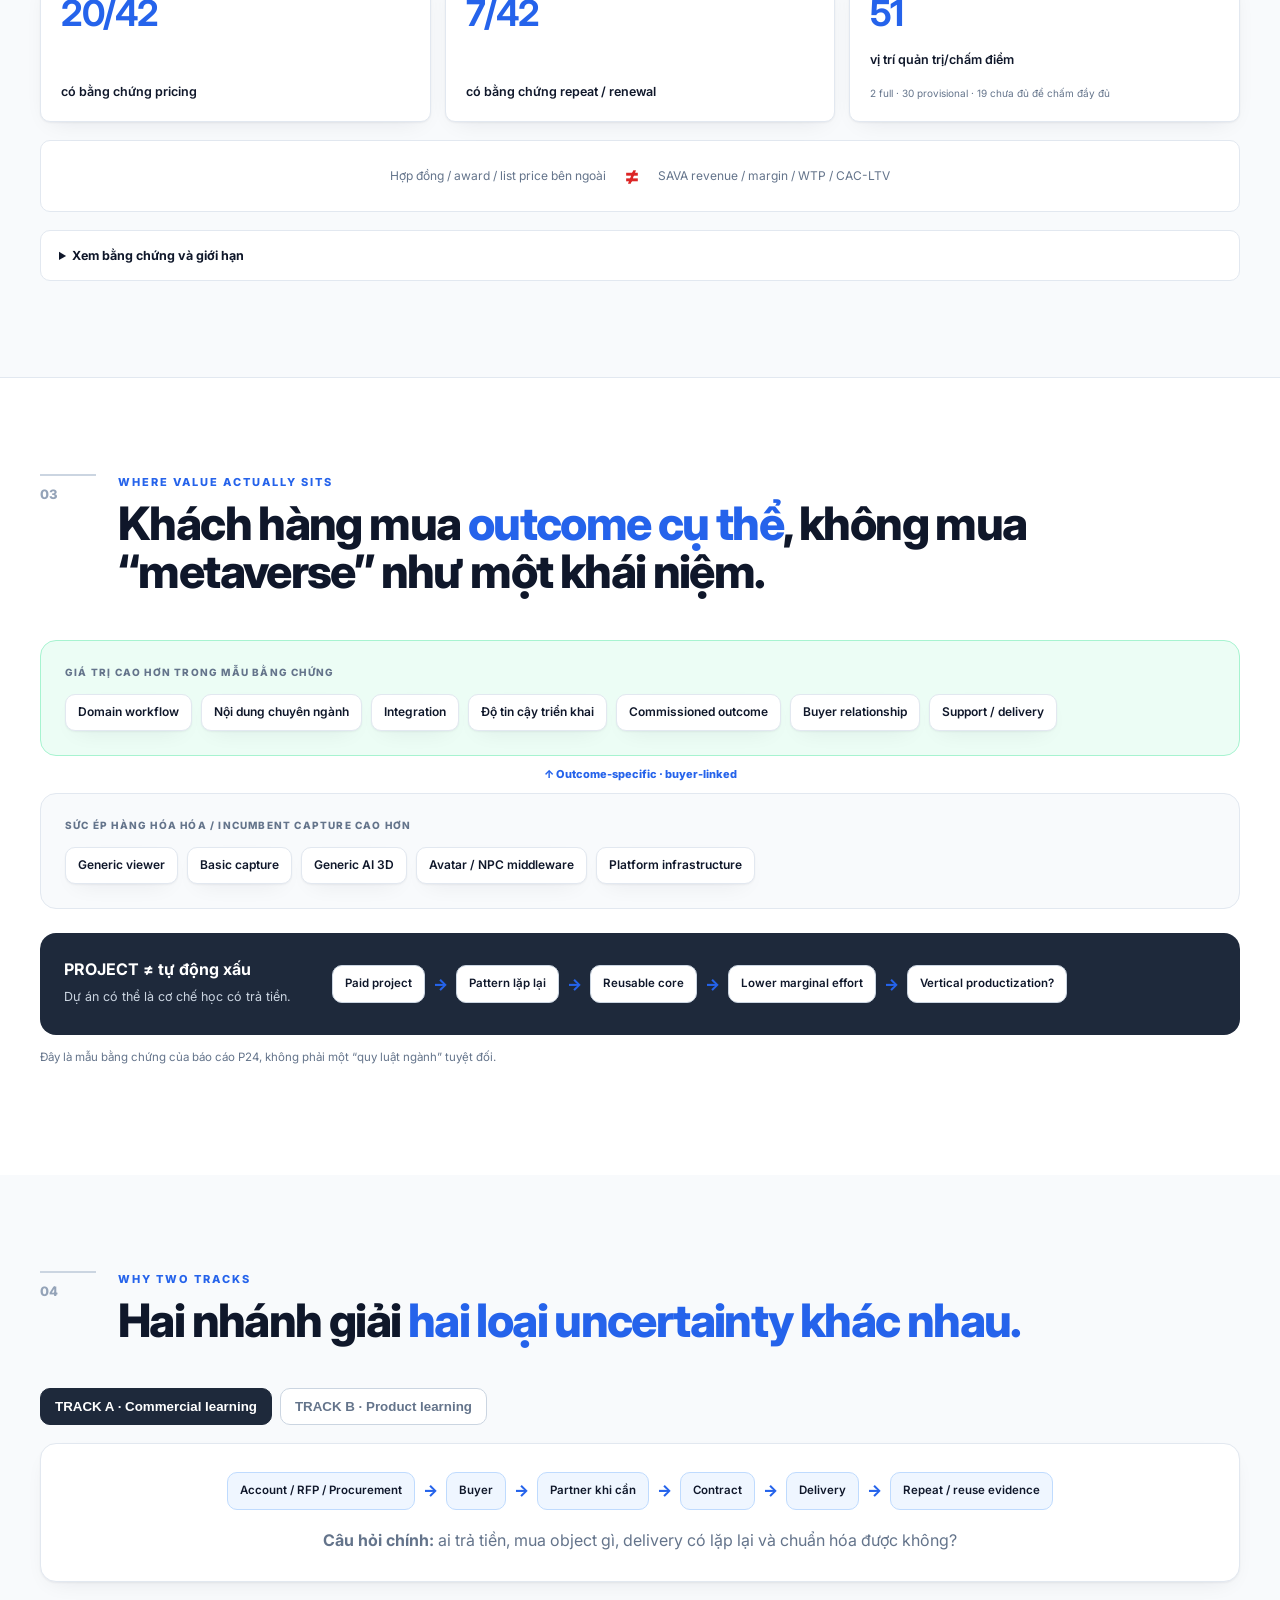
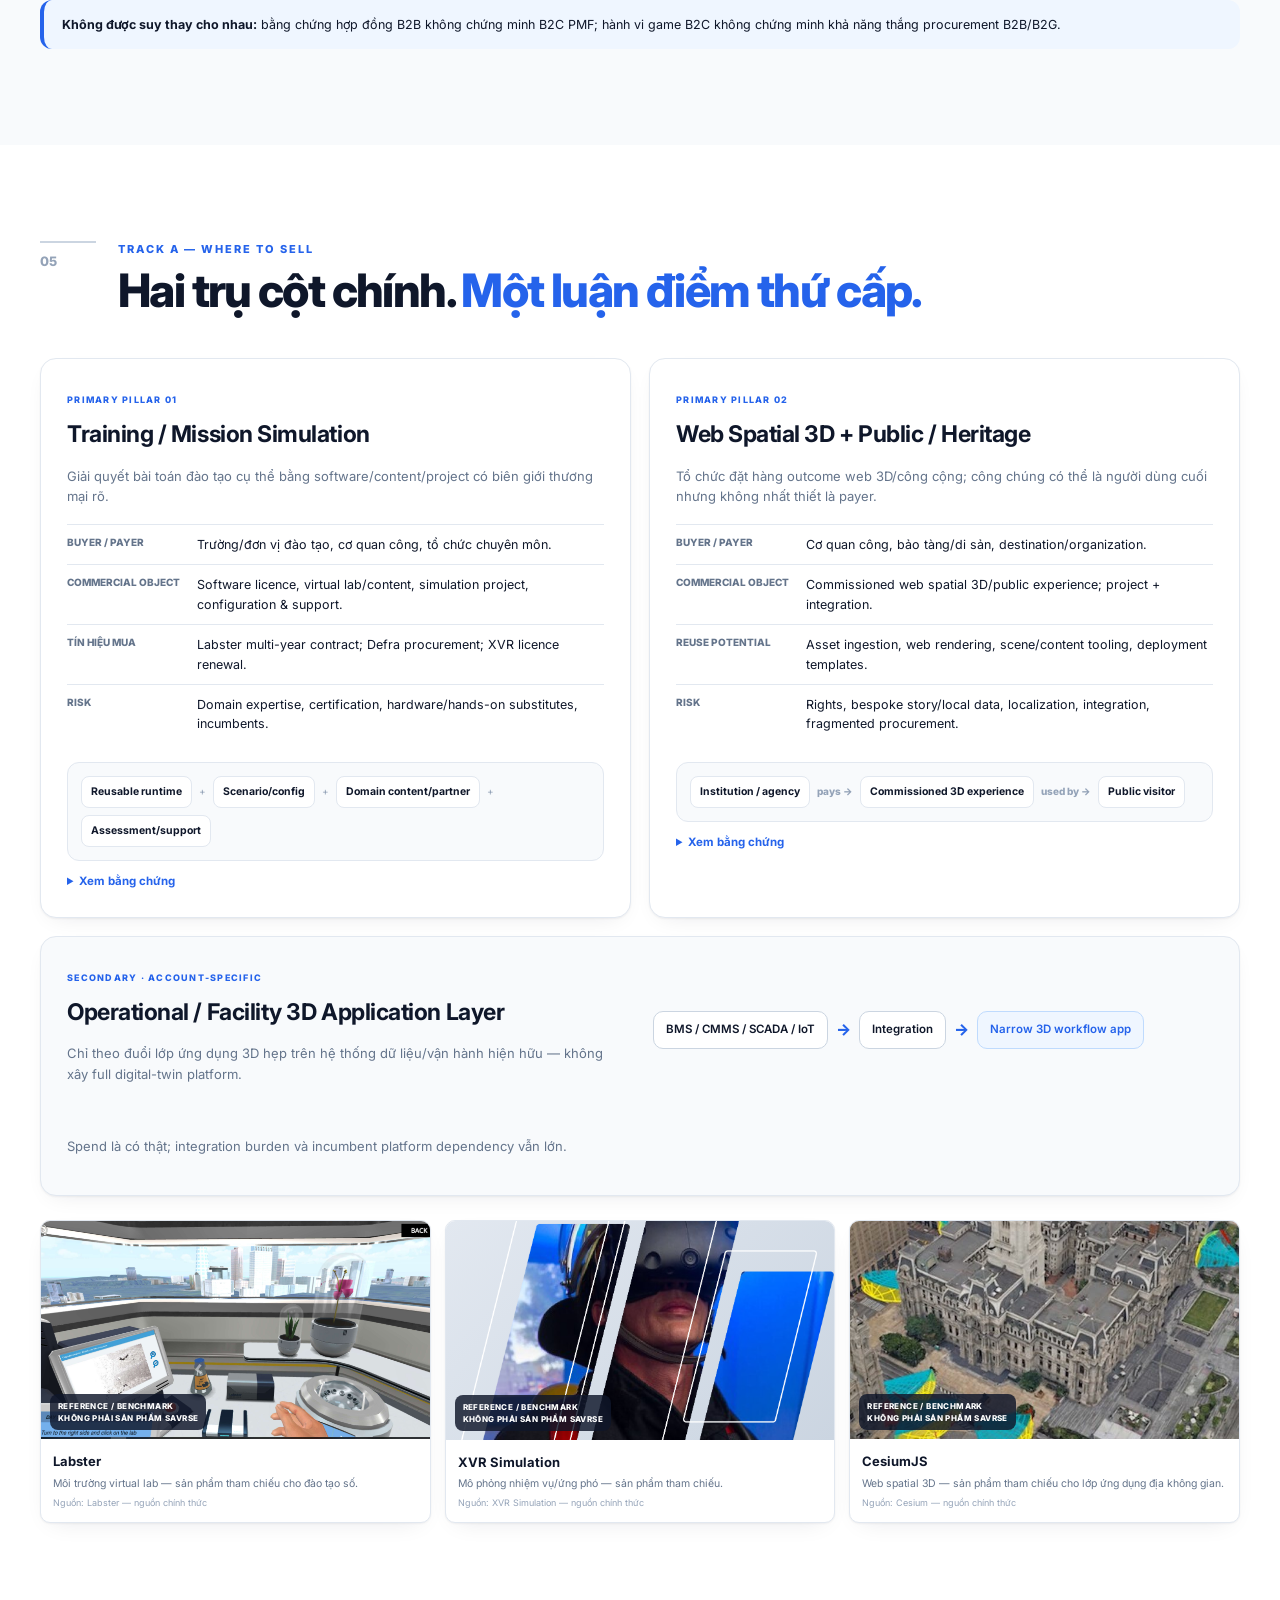
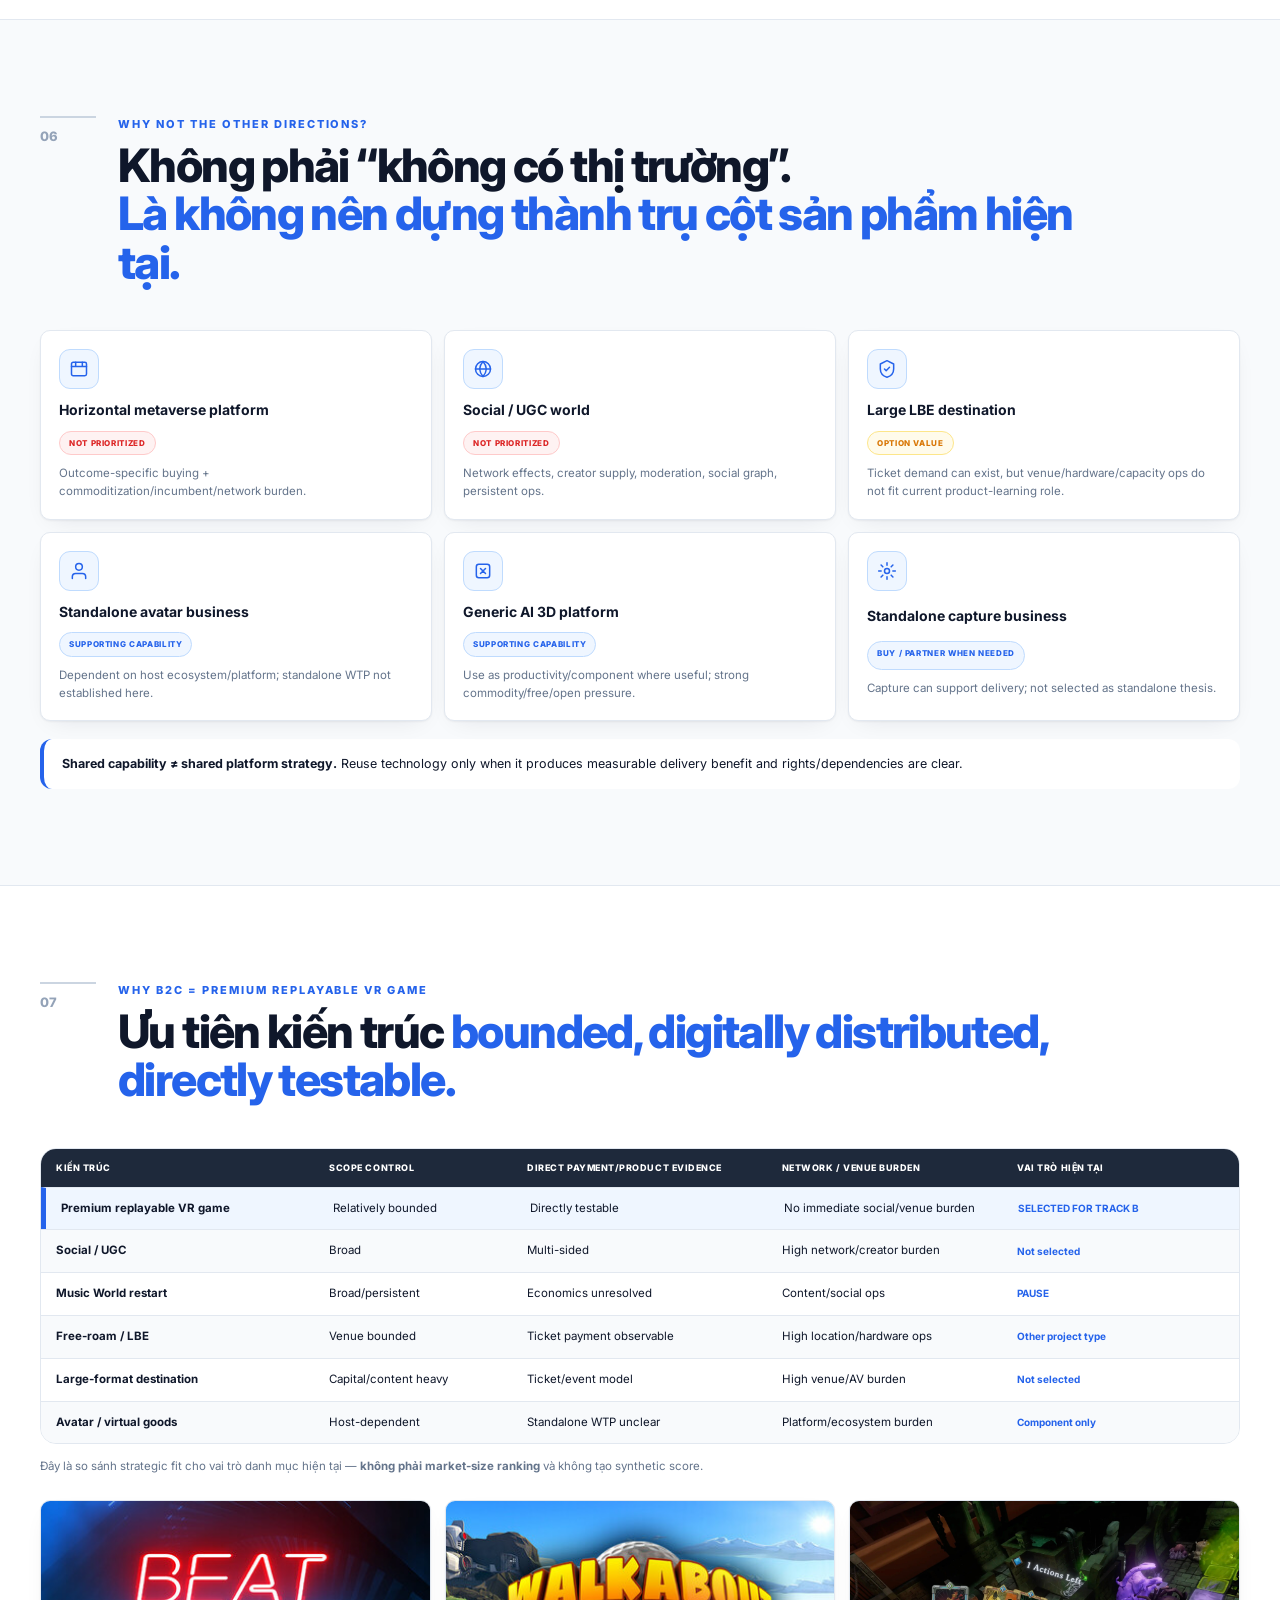
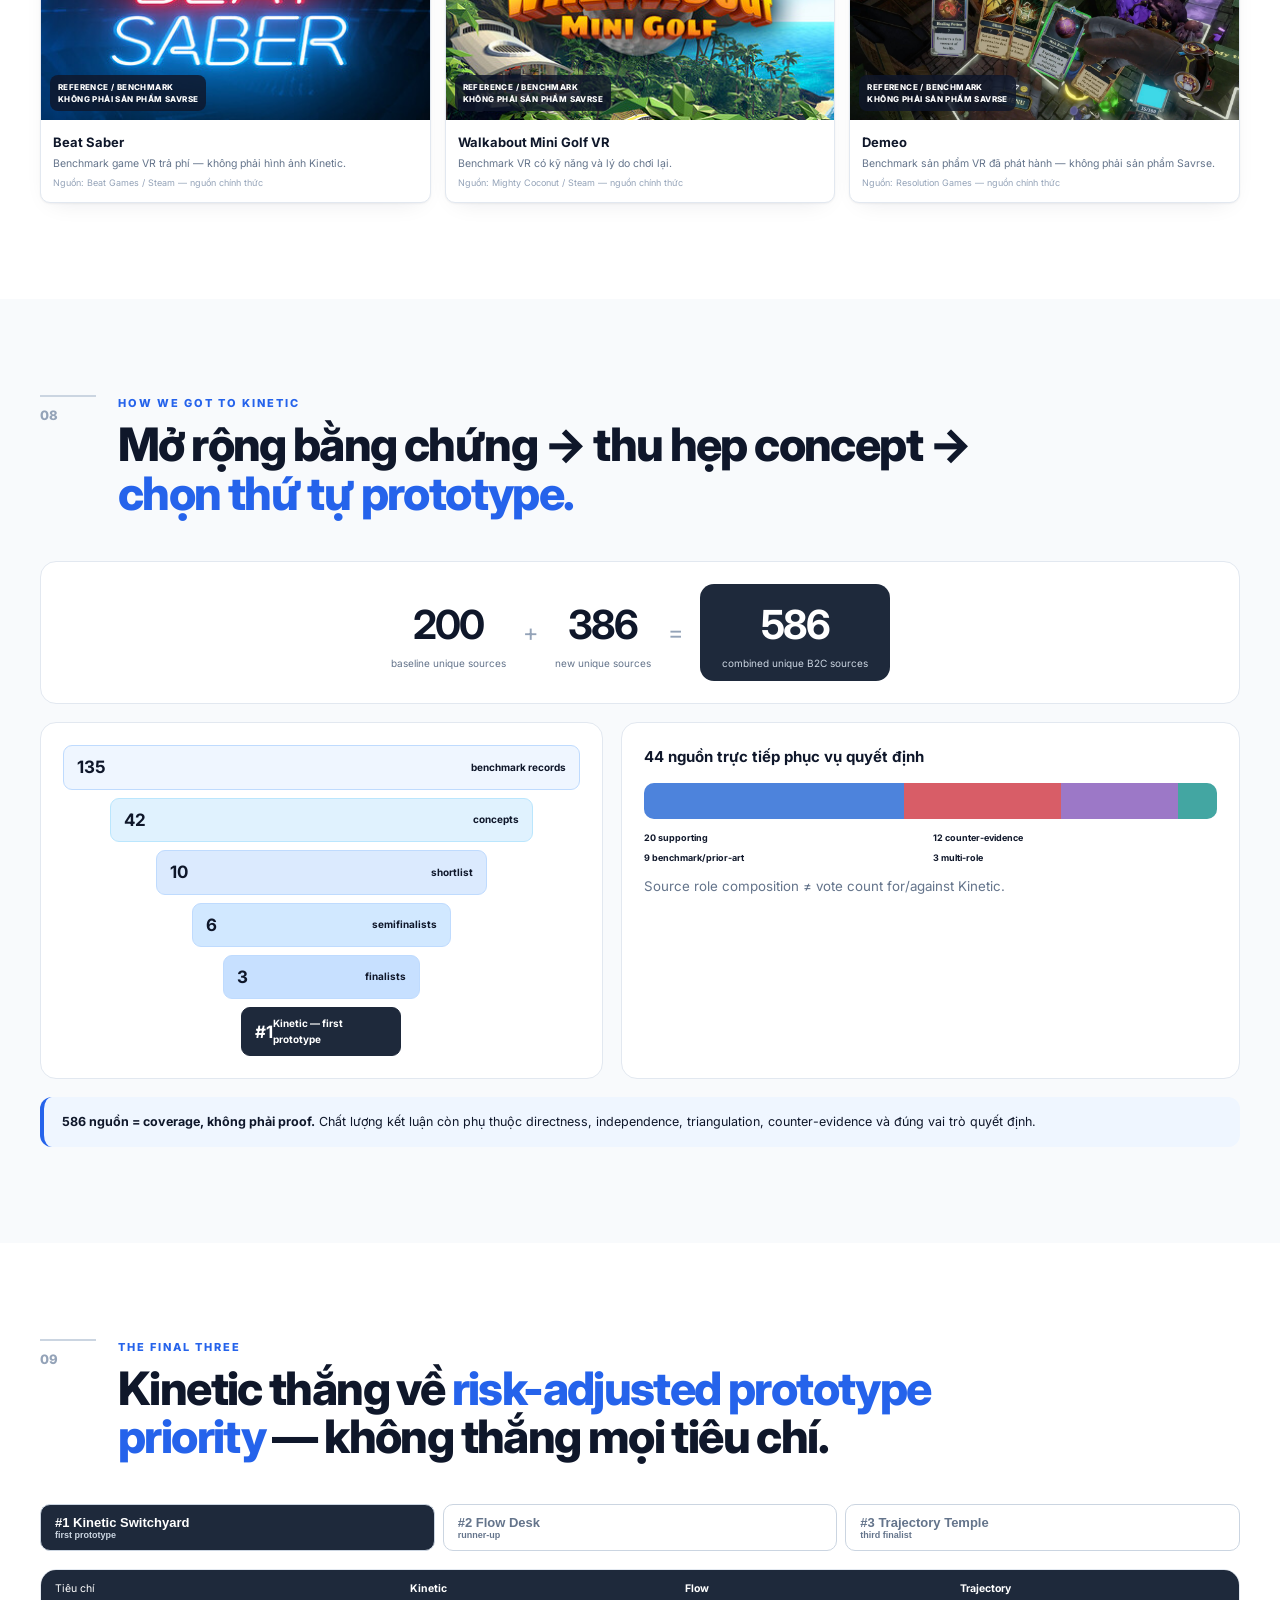
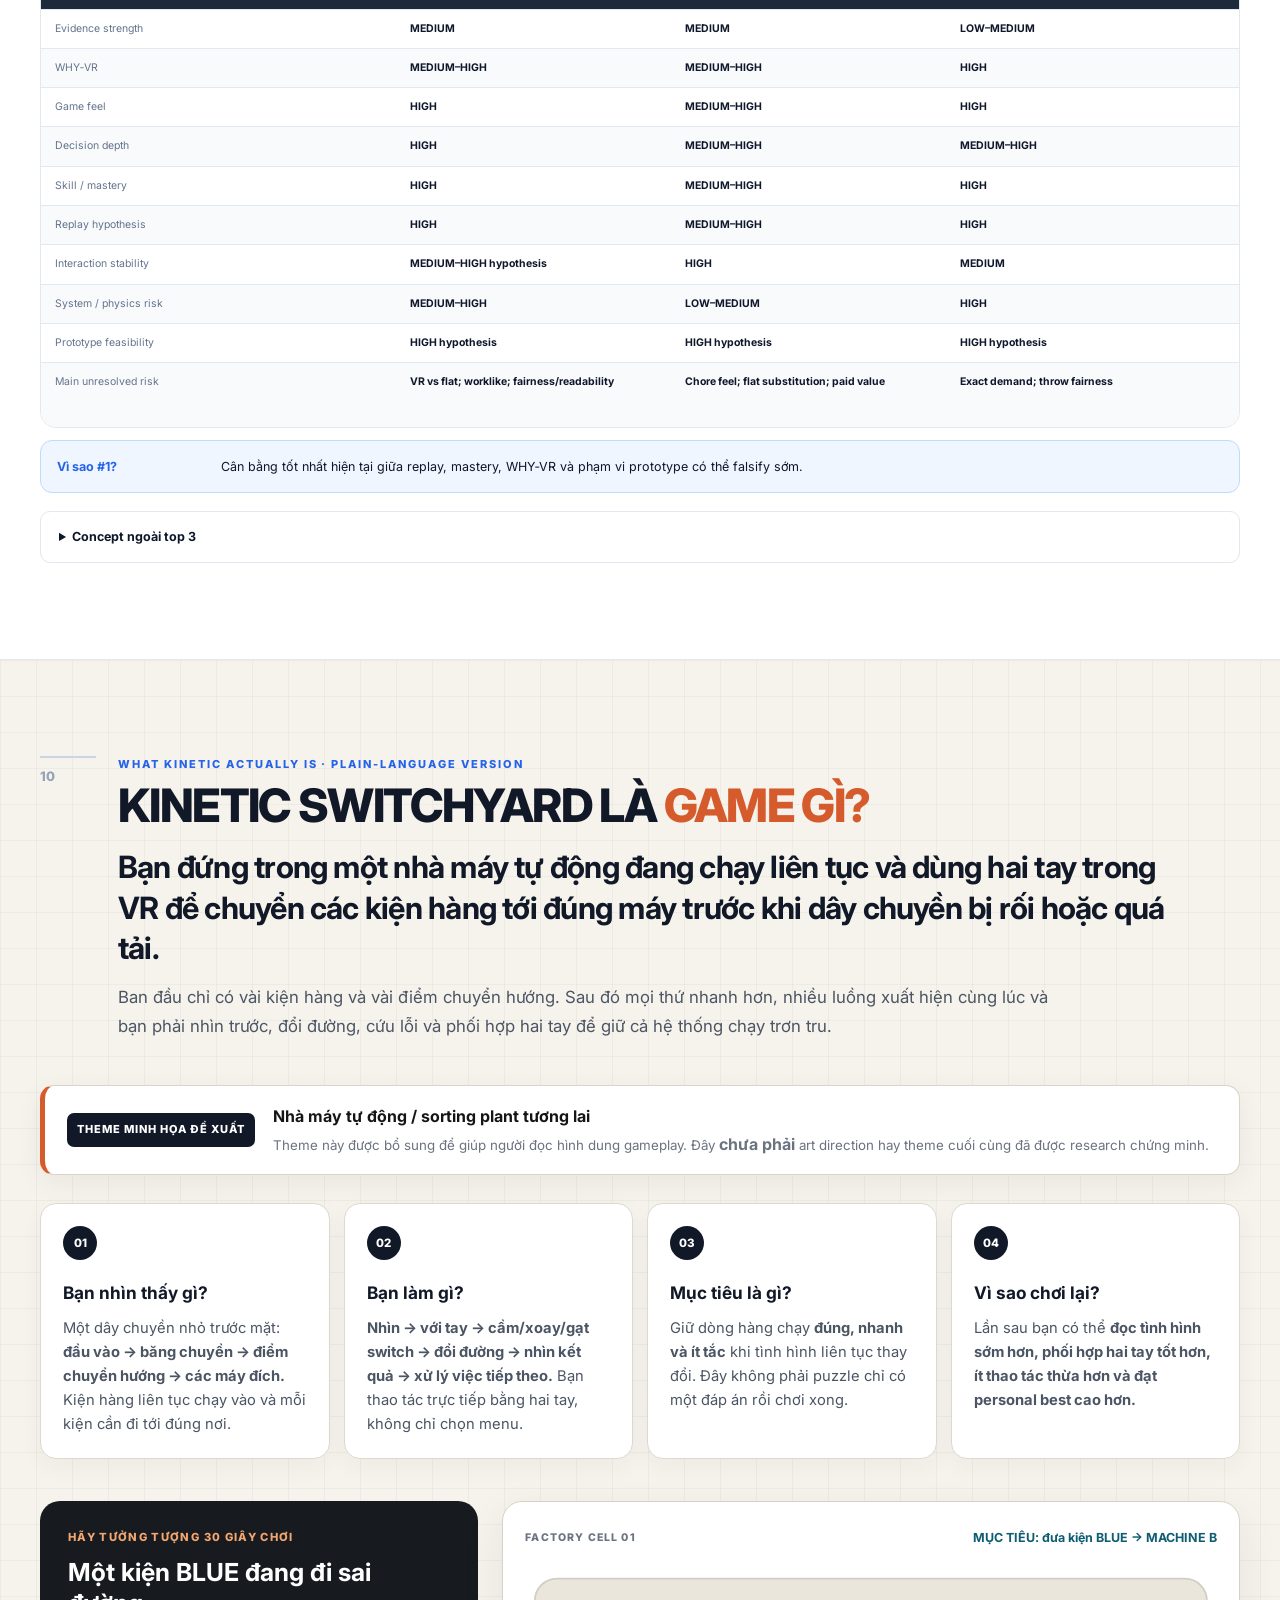
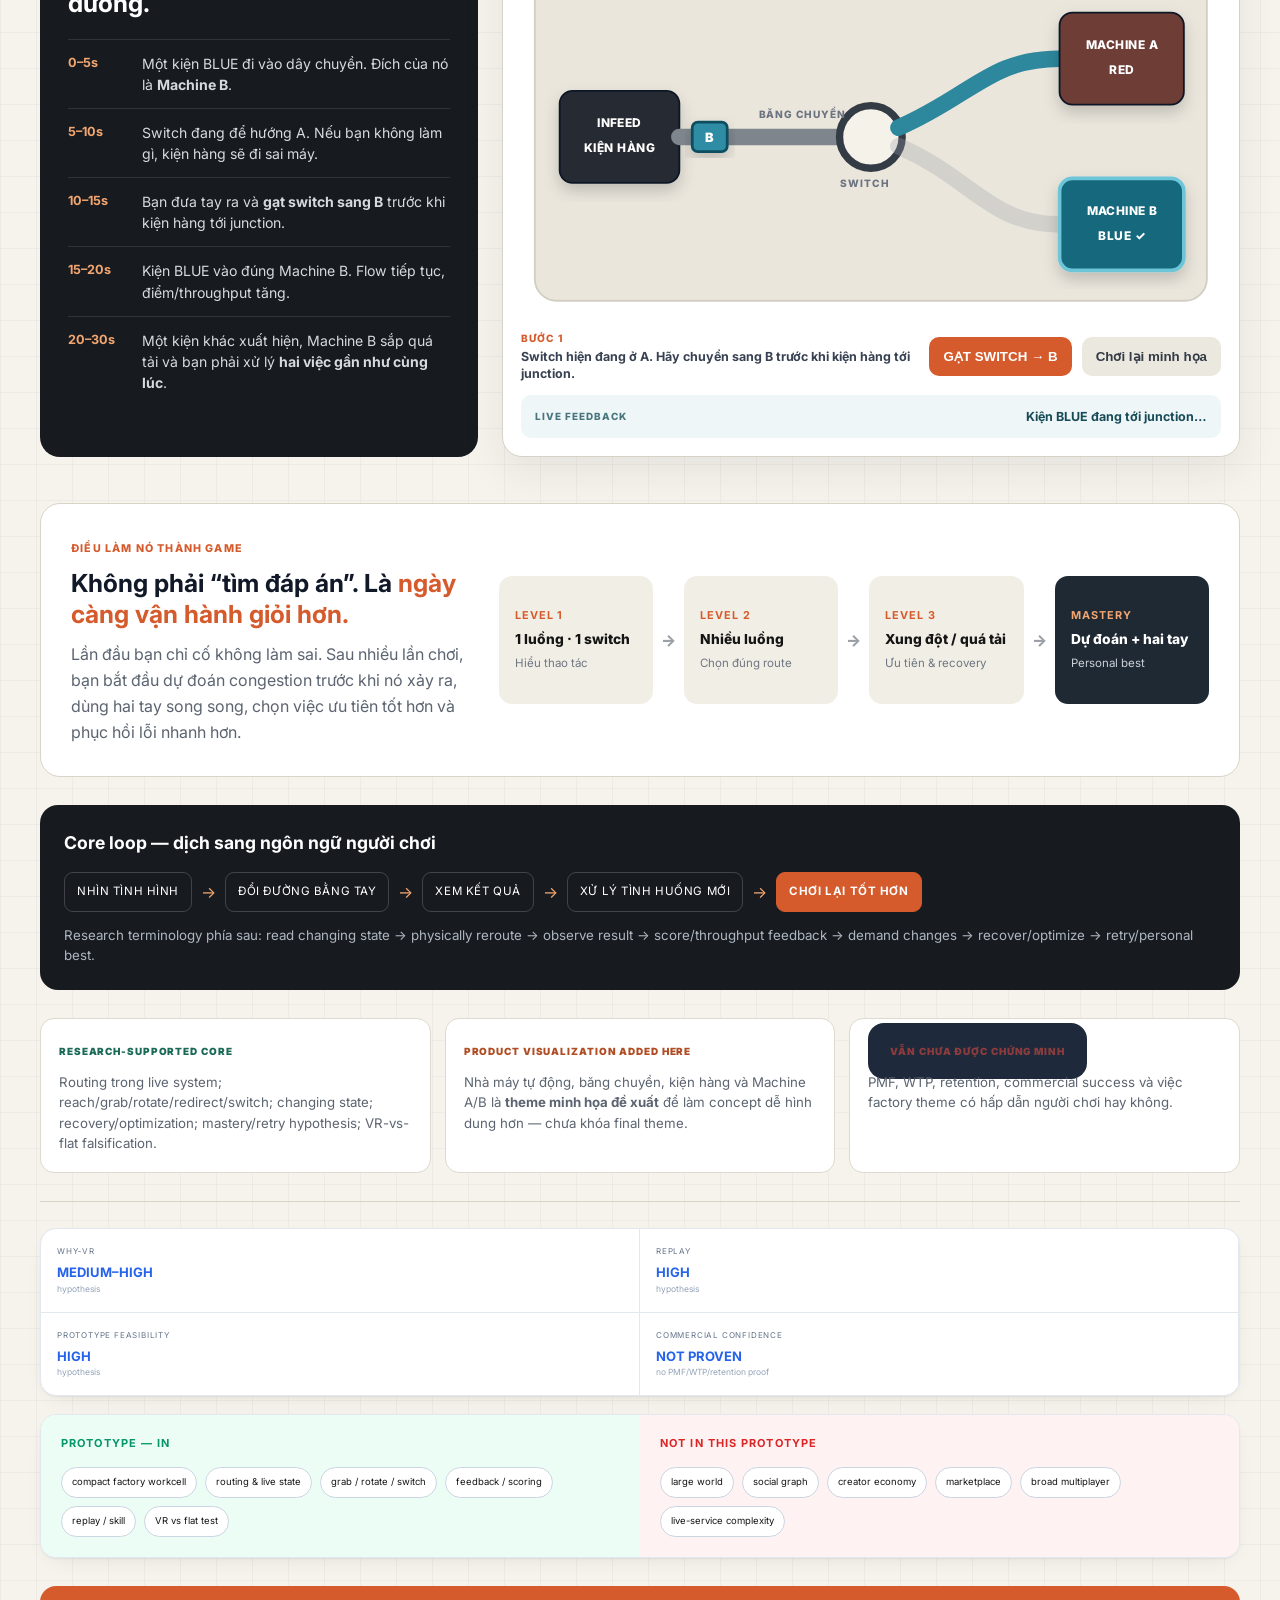
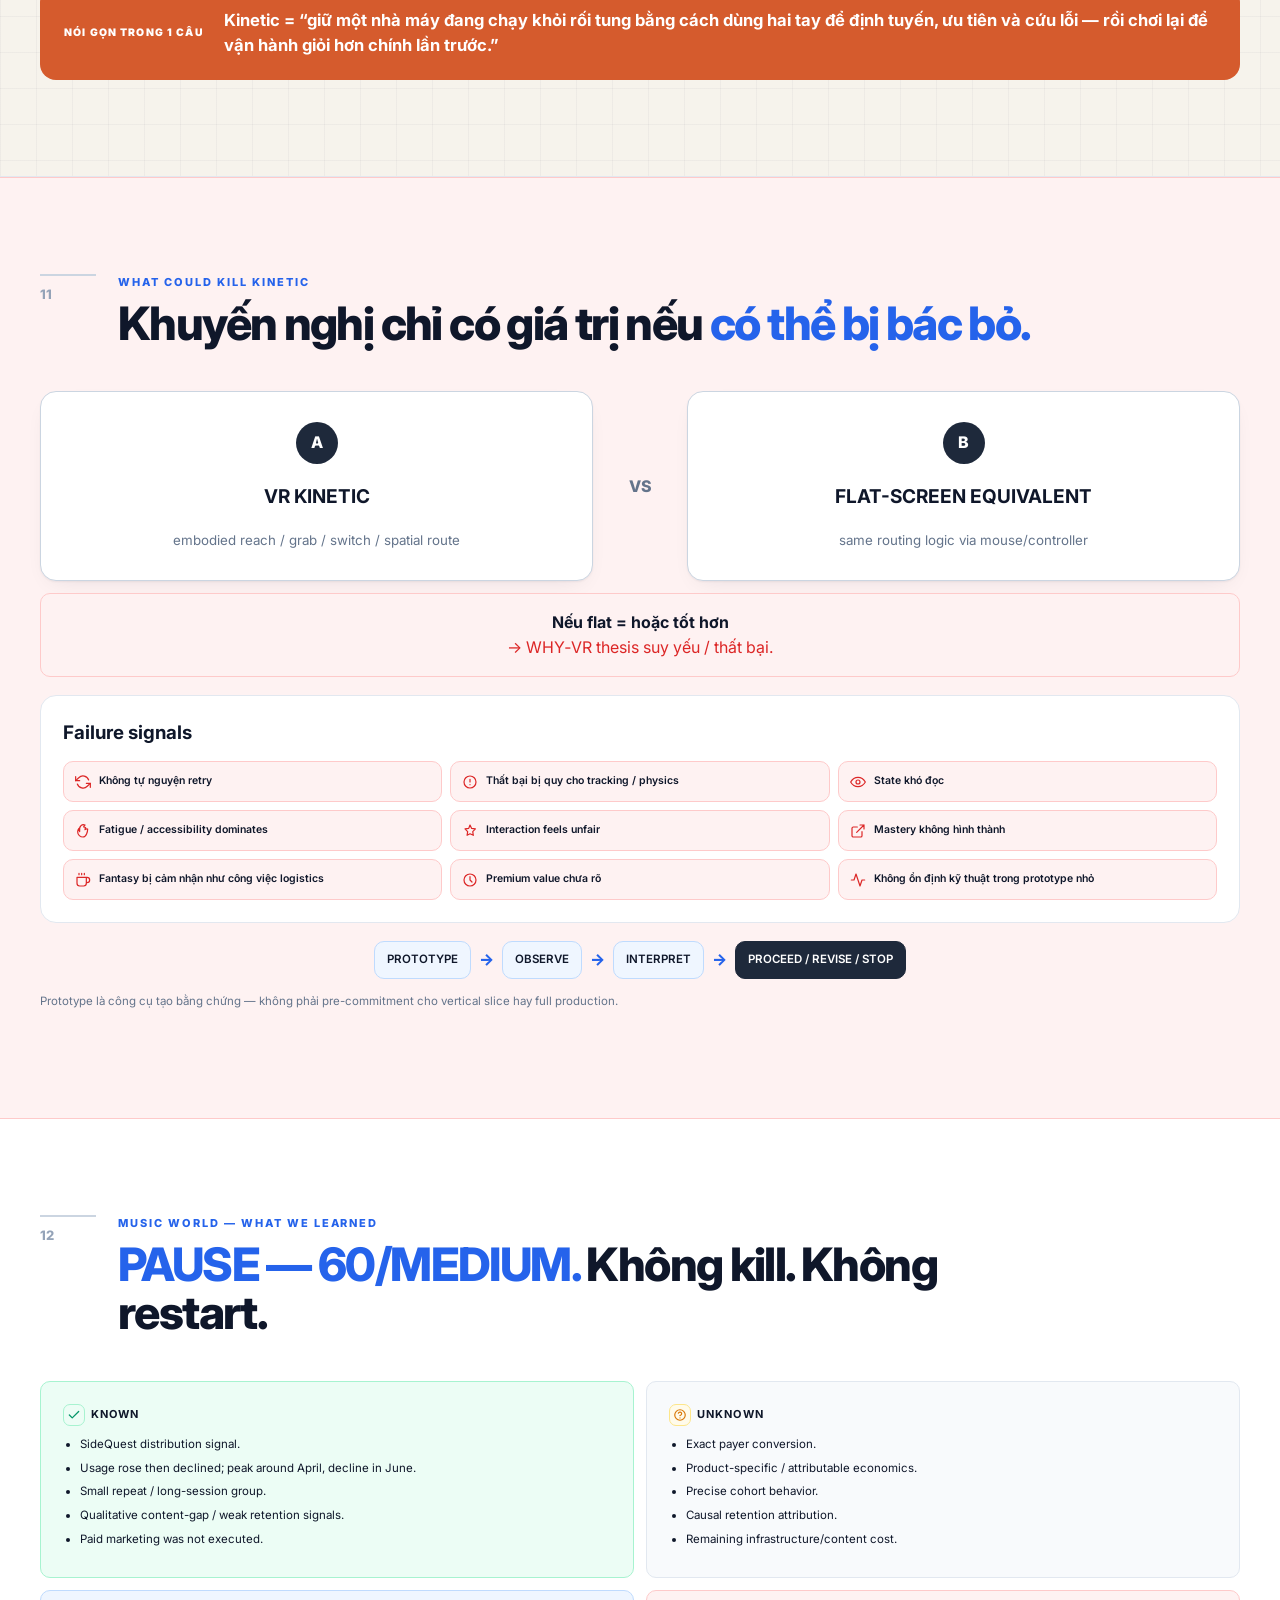
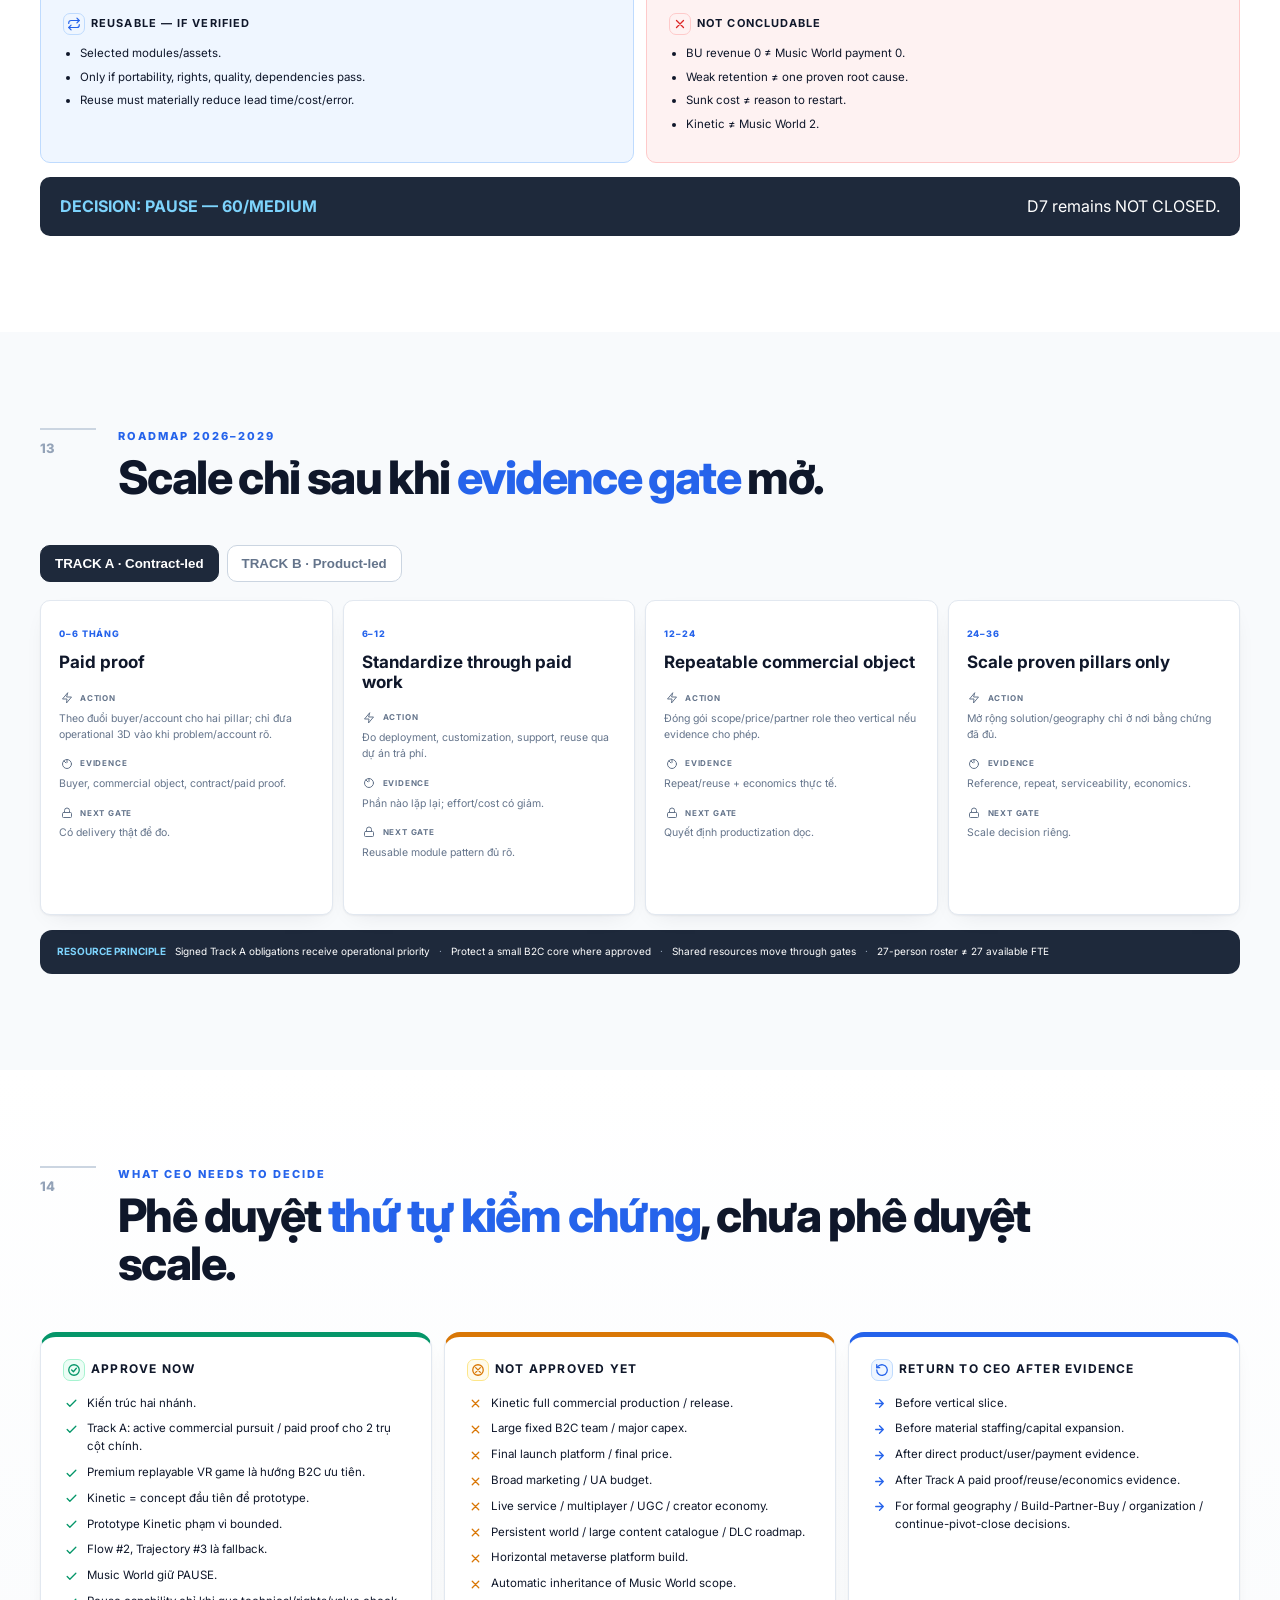
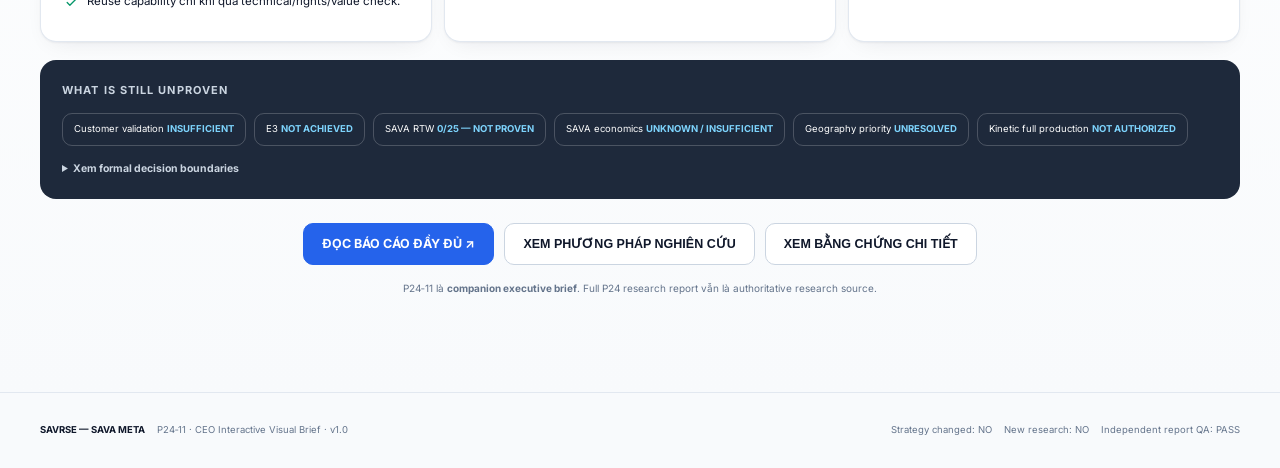
==== commit 353a1e71: "Make Kinetic concept plain-language and factory-themed" ====
--- a/index.html
+++ b/index.html
@@ -255,27 +255,107 @@
     </article></div></details>
 </section>
 
-<section id="kinetic" class="section kinetic-section dark-section" data-section="10">
-  <div class="section-head"><span class="section-no">10</span><div><div class="eyebrow">WHAT KINETIC ACTUALLY IS</div><h2>Một workcell động nơi <span>người chơi định tuyến bằng cơ thể.</span></h2></div></div>
-  <div class="schematic-label">REPORT-DERIVED SCHEMATIC · INTERNAL CONCEPT · NOT PRODUCT SCREENSHOT</div>
-  <div class="kinetic-layout">
-    <div class="kinetic-loop" data-visual="kinetic-core-loop">
-      <div class="loop-step"><span>01</span><b>READ LIVE SYSTEM</b><small>đọc state và demand thay đổi</small></div><i>↓</i>
-      <div class="loop-step"><span>02</span><b>GRAB / ROTATE / REDIRECT / SWITCH</b><small>thao tác vật lý trực tiếp</small></div><i>↓</i>
-      <div class="loop-step"><span>03</span><b>ROUTE FLOWS</b><small>ưu tiên route, timing, recovery</small></div><i>↓</i>
-      <div class="loop-step"><span>04</span><b>SCORE / THROUGHPUT FEEDBACK</b><small>kết quả phải đọc được và đáng tin</small></div><i>↓</i>
-      <div class="loop-step"><span>05</span><b>SYSTEM CHANGES → OPTIMIZE → RETRY</b><small>tạo personal best và mastery nếu loop hoạt động</small></div>
-    </div>
-    <div class="kinetic-side">
-      <div class="fantasy-card" data-visual="player-fantasy"><span>PLAYER FANTASY</span><blockquote>“Bộ não định tuyến bằng cơ thể trong một hệ thống sống.”</blockquote><small>Giả thuyết thiết kế cần prototype — không phải user quote.</small></div>
-      <div class="hypothesis-grid" data-visual="kinetic-hypotheses"><article><span>WHY‑VR</span><b>MEDIUM–HIGH</b><small>hypothesis</small></article><article><span>REPLAY</span><b>HIGH</b><small>hypothesis</small></article><article><span>PROTOTYPE FEASIBILITY</span><b>HIGH</b><small>hypothesis</small></article><article><span>COMMERCIAL CONFIDENCE</span><b>NOT PROVEN</b><small>no PMF/WTP/retention proof</small></article></div>
-    </div>
-  </div>
-  <div class="mvp-boundary" data-visual="mvp-boundary"><div class="mvp-in"><h3>PROTOTYPE — IN</h3><span>compact workcell</span><span>routing & live state</span><span>feedback / scoring</span><span>replay / skill</span><span>fairness / readability</span><span>VR vs flat test</span></div><div class="mvp-out"><h3>NOT IN THIS PROTOTYPE</h3><span>large world</span><span>social graph</span><span>creator economy</span><span>marketplace</span><span>broad multiplayer</span><span>live-service complexity</span></div></div>
-  <div class="mechanic-demo" data-visual="kinetic-micro-interaction">
-    <div class="demo-copy"><span>ABSTRACT MECHANIC DEMONSTRATION</span><h3>Sơ đồ minh họa cơ chế — không phải gameplay prototype.</h3><p>Nhấn các switch để thay route của luồng. Mục đích chỉ là minh họa “state → physical reroute → feedback”.</p><button id="reset-demo" class="btn small">Reset route</button></div>
-    <div class="routing-board" role="group" aria-label="Minh họa routing trừu tượng"><svg viewBox="0 0 620 280" role="img" aria-label="Sơ đồ trừu tượng các node và route Kinetic"><defs><marker id="arrow" markerWidth="8" markerHeight="8" refX="6" refY="3" orient="auto"><path d="M0,0 L0,6 L7,3 z"/></marker></defs><path class="route route-a active" d="M80 140 C170 140 180 70 280 70 S420 70 540 70"/><path class="route route-b" d="M80 140 C170 140 180 210 280 210 S420 210 540 210"/><path class="route route-c active" d="M280 70 C340 70 350 145 430 145 S500 70 540 70"/><circle class="source-node" cx="70" cy="140" r="28"/><circle class="target-node" cx="555" cy="70" r="26"/><circle class="target-node alt" cx="555" cy="210" r="26"/><circle class="switch-node sw1" cx="280" cy="140" r="24"/><circle class="switch-node sw2" cx="430" cy="145" r="24"/><text x="50" y="145">IN</text><text x="542" y="75">A</text><text x="542" y="215">B</text><text x="263" y="145">S1</text><text x="413" y="150">S2</text></svg><button class="switch-btn sw1-btn" data-switch="1">Switch S1</button><button class="switch-btn sw2-btn" data-switch="2">Switch S2</button><div class="throughput"><span>FLOW FEEDBACK</span><b id="flow-state">Route A active</b></div></div>
-  </div>
+<section id="kinetic" class="section kinetic-section kinetic-explainer-v2" data-section="10">
+  <div class="section-head kinetic-head-simple">
+    <span class="section-no">10</span>
+    <div>
+      <div class="eyebrow">WHAT KINETIC ACTUALLY IS · PLAIN-LANGUAGE VERSION</div>
+      <h2>KINETIC SWITCHYARD LÀ <span>GAME GÌ?</span></h2>
+      <p class="kinetic-one-liner"><b>Bạn đứng trong một nhà máy tự động đang chạy liên tục và dùng hai tay trong VR để chuyển các kiện hàng tới đúng máy trước khi dây chuyền bị rối hoặc quá tải.</b></p>
+      <p class="kinetic-subline">Ban đầu chỉ có vài kiện hàng và vài điểm chuyển hướng. Sau đó mọi thứ nhanh hơn, nhiều luồng xuất hiện cùng lúc và bạn phải nhìn trước, đổi đường, cứu lỗi và phối hợp hai tay để giữ cả hệ thống chạy trơn tru.</p>
+    </div>
+  </div>
+
+  <div class="theme-disclosure">
+    <span class="theme-pill">THEME MINH HỌA ĐỀ XUẤT</span>
+    <div><b>Nhà máy tự động / sorting plant tương lai</b><small>Theme này được bổ sung để giúp người đọc hình dung gameplay. Đây <b>chưa phải</b> art direction hay theme cuối cùng đã được research chứng minh.</small></div>
+  </div>
+
+  <div class="kinetic-simple-grid" data-visual="kinetic-explained-simple">
+    <article class="simple-card"><span class="simple-no">01</span><h3>Bạn nhìn thấy gì?</h3><p>Một dây chuyền nhỏ trước mặt: <b>đầu vào → băng chuyền → điểm chuyển hướng → các máy đích.</b> Kiện hàng liên tục chạy vào và mỗi kiện cần đi tới đúng nơi.</p></article>
+    <article class="simple-card"><span class="simple-no">02</span><h3>Bạn làm gì?</h3><p><b>Nhìn → với tay → cầm/xoay/gạt switch → đổi đường → nhìn kết quả → xử lý việc tiếp theo.</b> Bạn thao tác trực tiếp bằng hai tay, không chỉ chọn menu.</p></article>
+    <article class="simple-card"><span class="simple-no">03</span><h3>Mục tiêu là gì?</h3><p>Giữ dòng hàng chạy <b>đúng, nhanh và ít tắc</b> khi tình hình liên tục thay đổi. Đây không phải puzzle chỉ có một đáp án rồi chơi xong.</p></article>
+    <article class="simple-card"><span class="simple-no">04</span><h3>Vì sao chơi lại?</h3><p>Lần sau bạn có thể <b>đọc tình hình sớm hơn, phối hợp hai tay tốt hơn, ít thao tác thừa hơn và đạt personal best cao hơn.</b></p></article>
+  </div>
+
+  <div class="factory-snapshot" data-visual="factory-gameplay-snapshot">
+    <div class="snapshot-copy">
+      <span class="snapshot-kicker">HÃY TƯỞNG TƯỢNG 30 GIÂY CHƠI</span>
+      <h3>Một kiện BLUE đang đi sai đường.</h3>
+      <ol class="thirty-seconds">
+        <li><b>0–5s</b><span>Một kiện BLUE đi vào dây chuyền. Đích của nó là <b>Machine B</b>.</span></li>
+        <li><b>5–10s</b><span>Switch đang để hướng A. Nếu bạn không làm gì, kiện hàng sẽ đi sai máy.</span></li>
+        <li><b>10–15s</b><span>Bạn đưa tay ra và <b>gạt switch sang B</b> trước khi kiện hàng tới junction.</span></li>
+        <li><b>15–20s</b><span>Kiện BLUE vào đúng Machine B. Flow tiếp tục, điểm/throughput tăng.</span></li>
+        <li><b>20–30s</b><span>Một kiện khác xuất hiện, Machine B sắp quá tải và bạn phải xử lý <b>hai việc gần như cùng lúc</b>.</span></li>
+      </ol>
+    </div>
+
+    <div class="factory-demo" id="factory-demo" aria-label="Minh họa tương tác Kinetic trong theme nhà máy">
+      <div class="factory-hud"><span>FACTORY CELL 01</span><b id="factory-hud-state">MỤC TIÊU: đưa kiện BLUE → MACHINE B</b></div>
+      <svg class="factory-svg" viewBox="0 0 760 390" role="img" aria-label="Sơ đồ nhà máy với băng chuyền, switch và hai máy đích">
+        <defs>
+          <marker id="factoryArrow" markerWidth="10" markerHeight="10" refX="8" refY="4" orient="auto"><path d="M0,0 L0,8 L9,4 z" fill="currentColor"/></marker>
+          <filter id="softShadow" x="-20%" y="-20%" width="140%" height="140%"><feDropShadow dx="0" dy="8" stdDeviation="8" flood-opacity=".18"/></filter>
+        </defs>
+        <rect class="factory-floor" x="15" y="18" width="730" height="350" rx="24"/>
+        <g class="machine infeed" transform="translate(42 140)"><rect width="130" height="100" rx="14"/><text x="65" y="39" text-anchor="middle">INFEED</text><text x="65" y="66" text-anchor="middle">KIỆN HÀNG</text></g>
+        <path class="belt belt-main" d="M172 190 H350"/>
+        <circle class="junction-ring" cx="380" cy="190" r="34"/>
+        <path class="belt route-to-a" d="M410 180 C490 145 510 105 585 105"/>
+        <path class="belt route-to-b active" d="M410 200 C490 235 510 285 585 285"/>
+        <g class="machine machine-a" transform="translate(585 55)"><rect width="135" height="100" rx="14"/><text x="68" y="40" text-anchor="middle">MACHINE A</text><text x="68" y="67" text-anchor="middle">RED</text></g>
+        <g class="machine machine-b target" transform="translate(585 235)"><rect width="135" height="100" rx="14"/><text x="68" y="40" text-anchor="middle">MACHINE B</text><text x="68" y="67" text-anchor="middle">BLUE ✓</text></g>
+        <g class="switch-handle" id="factory-switch-handle" transform="translate(380 190)"><circle r="25"/><line x1="0" y1="0" x2="18" y2="-18"/><circle cx="21" cy="-21" r="7"/></g>
+        <g class="package package-blue" id="factory-package" transform="translate(205 190)"><rect x="-19" y="-16" width="38" height="32" rx="6"/><text x="0" y="5" text-anchor="middle">B</text></g>
+        <text class="belt-label" x="258" y="169">BĂNG CHUYỀN</text>
+        <text class="belt-label" x="347" y="244">SWITCH</text>
+      </svg>
+      <div class="factory-controls">
+        <div class="factory-instruction"><span>BƯỚC 1</span><b id="factory-instruction">Switch hiện đang ở A. Hãy chuyển sang B trước khi kiện hàng tới junction.</b></div>
+        <button type="button" class="factory-action" id="factory-switch">GẠT SWITCH → B</button>
+        <button type="button" class="factory-reset" id="factory-reset">Chơi lại minh họa</button>
+      </div>
+      <div class="factory-result" id="factory-result"><span>LIVE FEEDBACK</span><b>Kiện BLUE đang tới junction…</b></div>
+    </div>
+  </div>
+
+  <div class="mastery-explainer" data-visual="kinetic-mastery-explainer">
+    <div class="mastery-copy"><span>ĐIỀU LÀM NÓ THÀNH GAME</span><h3>Không phải “tìm đáp án”. Là <span>ngày càng vận hành giỏi hơn.</span></h3><p>Lần đầu bạn chỉ cố không làm sai. Sau nhiều lần chơi, bạn bắt đầu dự đoán congestion trước khi nó xảy ra, dùng hai tay song song, chọn việc ưu tiên tốt hơn và phục hồi lỗi nhanh hơn.</p></div>
+    <div class="difficulty-ladder">
+      <div><b>LEVEL 1</b><span>1 luồng · 1 switch</span><small>Hiểu thao tác</small></div><i>→</i>
+      <div><b>LEVEL 2</b><span>Nhiều luồng</span><small>Chọn đúng route</small></div><i>→</i>
+      <div><b>LEVEL 3</b><span>Xung đột / quá tải</span><small>Ưu tiên & recovery</small></div><i>→</i>
+      <div><b>MASTERY</b><span>Dự đoán + hai tay</span><small>Personal best</small></div>
+    </div>
+  </div>
+
+  <div class="kinetic-plain-loop" data-visual="kinetic-core-loop-plain">
+    <h3>Core loop — dịch sang ngôn ngữ người chơi</h3>
+    <div class="plain-loop-row"><span>NHÌN TÌNH HÌNH</span><i>→</i><span>ĐỔI ĐƯỜNG BẰNG TAY</span><i>→</i><span>XEM KẾT QUẢ</span><i>→</i><span>XỬ LÝ TÌNH HUỐNG MỚI</span><i>→</i><strong>CHƠI LẠI TỐT HƠN</strong></div>
+    <small>Research terminology phía sau: read changing state → physically reroute → observe result → score/throughput feedback → demand changes → recover/optimize → retry/personal best.</small>
+  </div>
+
+  <div class="kinetic-evidence-boundary">
+    <article><span class="boundary-label supported">RESEARCH-SUPPORTED CORE</span><p>Routing trong live system; reach/grab/rotate/redirect/switch; changing state; recovery/optimization; mastery/retry hypothesis; VR-vs-flat falsification.</p></article>
+    <article><span class="boundary-label proposed">PRODUCT VISUALIZATION ADDED HERE</span><p>Nhà máy tự động, băng chuyền, kiện hàng và Machine A/B là <b>theme minh họa đề xuất</b> để làm concept dễ hình dung hơn — chưa khóa final theme.</p></article>
+    <article><span class="boundary-label unproven">VẪN CHƯA ĐƯỢC CHỨNG MINH</span><p>PMF, WTP, retention, commercial success và việc factory theme có hấp dẫn người chơi hay không.</p></article>
+  </div>
+
+  <div class="kinetic-research-details">
+    <div class="hypothesis-grid" data-visual="kinetic-hypotheses">
+      <article><span>WHY‑VR</span><b>MEDIUM–HIGH</b><small>hypothesis</small></article>
+      <article><span>REPLAY</span><b>HIGH</b><small>hypothesis</small></article>
+      <article><span>PROTOTYPE FEASIBILITY</span><b>HIGH</b><small>hypothesis</small></article>
+      <article><span>COMMERCIAL CONFIDENCE</span><b>NOT PROVEN</b><small>no PMF/WTP/retention proof</small></article>
+    </div>
+    <div class="mvp-boundary" data-visual="mvp-boundary">
+      <div class="mvp-in"><h3>PROTOTYPE — IN</h3><span>compact factory workcell</span><span>routing & live state</span><span>grab / rotate / switch</span><span>feedback / scoring</span><span>replay / skill</span><span>VR vs flat test</span></div>
+      <div class="mvp-out"><h3>NOT IN THIS PROTOTYPE</h3><span>large world</span><span>social graph</span><span>creator economy</span><span>marketplace</span><span>broad multiplayer</span><span>live-service complexity</span></div>
+    </div>
+  </div>
+
+  <div class="kinetic-bottom-line"><span>NÓI GỌN TRONG 1 CÂU</span><b>Kinetic = “giữ một nhà máy đang chạy khỏi rối tung bằng cách dùng hai tay để định tuyến, ưu tiên và cứu lỗi — rồi chơi lại để vận hành giỏi hơn chính lần trước.”</b></div>
 </section>
 
 <section id="falsification" class="section red-section" data-section="11">
--- a/styles.css
+++ b/styles.css
@@ -471,4 +471,37 @@
 /* roadmap labels */
 .roadmap-lane b{display:flex;align-items:center;gap:6px}
 .rm-ico{display:inline-grid;place-items:center;width:15px;height:15px}
-.rm-ico svg{width:12px;height:12px}+.rm-ico svg{width:12px;height:12px}
+
+/* === KINETIC EXPLAINER V2 · factory-theme communication layer === */
+#kinetic.kinetic-explainer-v2{background:#f6f3ec;color:#151515;position:relative;overflow:hidden}
+#kinetic.kinetic-explainer-v2:before{content:"";position:absolute;inset:0;background-image:linear-gradient(rgba(15,23,42,.035) 1px,transparent 1px),linear-gradient(90deg,rgba(15,23,42,.035) 1px,transparent 1px);background-size:36px 36px;pointer-events:none}
+#kinetic.kinetic-explainer-v2>*{position:relative;z-index:1}
+#kinetic .kinetic-head-simple{align-items:flex-start}
+#kinetic .kinetic-head-simple h2{color:#111827;margin-bottom:18px}
+#kinetic .kinetic-head-simple h2 span{color:#d55b2d}
+#kinetic .kinetic-one-liner{font-size:clamp(1.35rem,2.4vw,2.15rem);line-height:1.32;max-width:1050px;margin:0 0 14px;color:#111827;letter-spacing:-.025em}
+#kinetic .kinetic-subline{font-size:1.05rem;line-height:1.72;max-width:960px;color:#4b5563;margin:0}
+.theme-disclosure{display:flex;gap:18px;align-items:center;margin:30px 0 26px;padding:18px 22px;background:#fff;border:1px solid #d9d4c8;border-left:5px solid #d55b2d;border-radius:14px;box-shadow:0 8px 28px rgba(31,41,55,.06)}
+.theme-disclosure .theme-pill{flex:0 0 auto;background:#111827;color:#fff;padding:8px 10px;border-radius:7px;font-size:.69rem;font-weight:800;letter-spacing:.09em}
+.theme-disclosure div{display:grid;gap:4px}.theme-disclosure b{font-size:1rem}.theme-disclosure small{color:#6b7280;line-height:1.5}
+.kinetic-simple-grid{display:grid;grid-template-columns:repeat(4,1fr);gap:14px;margin:28px 0 42px}
+.simple-card{background:#fff;border:1px solid #ded9ce;border-radius:16px;padding:22px;min-height:225px;box-shadow:0 8px 25px rgba(31,41,55,.045)}
+.simple-card .simple-no{display:inline-grid;place-items:center;width:34px;height:34px;border-radius:50%;background:#111827;color:#fff;font-size:.72rem;font-weight:800;margin-bottom:20px}
+.simple-card h3{font-size:1.08rem;margin:0 0 10px;color:#111827}.simple-card p{margin:0;color:#4b5563;line-height:1.62;font-size:.92rem}
+.factory-snapshot{display:grid;grid-template-columns:minmax(300px,.82fr) minmax(500px,1.38fr);gap:24px;align-items:stretch;margin:18px 0 46px}
+.snapshot-copy{padding:28px;background:#171b20;color:#fff;border-radius:20px;display:flex;flex-direction:column}
+.snapshot-kicker{font-size:.7rem;letter-spacing:.12em;font-weight:800;color:#f3a66f}.snapshot-copy h3{font-size:1.55rem;line-height:1.25;margin:10px 0 20px;color:#fff}
+.thirty-seconds{list-style:none;margin:0;padding:0;display:grid;gap:0}.thirty-seconds li{display:grid;grid-template-columns:62px 1fr;gap:12px;padding:13px 0;border-top:1px solid rgba(255,255,255,.11)}.thirty-seconds li>b{color:#f3a66f;font-size:.79rem}.thirty-seconds li span{color:#d6d9dd;line-height:1.5;font-size:.88rem}
+.factory-demo{background:#fff;border:1px solid #d7d2c7;border-radius:20px;padding:18px;box-shadow:0 14px 42px rgba(31,41,55,.08);overflow:hidden}
+.factory-hud{display:flex;justify-content:space-between;gap:16px;align-items:center;padding:8px 4px 14px}.factory-hud span{font-size:.66rem;font-weight:800;letter-spacing:.11em;color:#6b7280}.factory-hud b{font-size:.78rem;color:#0f5d73;text-align:right}
+.factory-svg{display:block;width:100%;height:auto;color:#6b7280}.factory-floor{fill:#eae6dc;stroke:#d3cec2;stroke-width:2}.machine rect{fill:#252a31;stroke:#111827;stroke-width:2;filter:url(#softShadow)}.machine text{fill:#fff;font-size:13px;font-weight:800;letter-spacing:.04em}.machine-a rect{fill:#6e3c36}.machine-b rect{fill:#17677b}.machine-b.target rect{stroke:#6cc6d8;stroke-width:4}.belt{fill:none;stroke:#9aa0a6;stroke-width:18;stroke-linecap:round}.belt-main{stroke:#7e858d}.route-to-a,.route-to-b{opacity:.3;transition:opacity .25s,stroke .25s}.route-to-b.active,.route-to-a.active{opacity:1;stroke:#2d879d}.junction-ring{fill:#f5f2ea;stroke:#333b45;stroke-width:8}.switch-handle{transition:transform .35s ease;transform-origin:380px 190px}.switch-handle circle:first-child{fill:#f0a057;stroke:#9a4d1e;stroke-width:3}.switch-handle line{stroke:#6f3514;stroke-width:7;stroke-linecap:round}.switch-handle circle:last-child{fill:#fff;stroke:#6f3514;stroke-width:3}.package-blue rect{fill:#2d8da5;stroke:#0c4d5e;stroke-width:3;filter:url(#softShadow)}.package-blue text{fill:#fff;font-size:14px;font-weight:900}.belt-label{font-size:11px;font-weight:800;fill:#6b7280;letter-spacing:.08em}.package-blue.running{animation:factoryPackageToB 2.5s cubic-bezier(.45,.05,.3,1) forwards}.package-blue.miss{animation:factoryPackageToA 2.5s cubic-bezier(.45,.05,.3,1) forwards}
+@keyframes factoryPackageToB{0%{transform:translate(205px,190px)}45%{transform:translate(365px,190px)}70%{transform:translate(470px,235px)}100%{transform:translate(635px,285px)}}
+@keyframes factoryPackageToA{0%{transform:translate(205px,190px)}45%{transform:translate(365px,190px)}70%{transform:translate(470px,145px)}100%{transform:translate(635px,105px)}}
+.factory-controls{display:grid;grid-template-columns:1fr auto auto;gap:10px;align-items:center;margin-top:10px}.factory-instruction{display:grid;gap:3px}.factory-instruction span{font-size:.63rem;font-weight:800;letter-spacing:.1em;color:#d55b2d}.factory-instruction b{font-size:.78rem;line-height:1.35;color:#374151}.factory-action,.factory-reset{border:0;border-radius:10px;padding:12px 14px;font-weight:800;cursor:pointer}.factory-action{background:#d55b2d;color:#fff}.factory-action:disabled{background:#a7adb4;cursor:default}.factory-reset{background:#ebe8df;color:#333b45}.factory-result{margin-top:12px;padding:12px 14px;border-radius:10px;background:#eef6f7;display:flex;justify-content:space-between;gap:12px;align-items:center}.factory-result span{font-size:.62rem;font-weight:800;letter-spacing:.1em;color:#47747d}.factory-result b{font-size:.78rem;color:#174b58;text-align:right}.factory-result.success{background:#e9f5ed}.factory-result.success b{color:#236338}
+.mastery-explainer{display:grid;grid-template-columns:.72fr 1.28fr;gap:28px;align-items:center;padding:30px;border:1px solid #d9d4c8;border-radius:20px;background:#fff;margin-bottom:28px}.mastery-copy>span{font-size:.67rem;font-weight:800;letter-spacing:.11em;color:#d55b2d}.mastery-copy h3{font-size:1.55rem;line-height:1.25;margin:9px 0 12px;color:#111827}.mastery-copy h3 span{color:#d55b2d}.mastery-copy p{color:#5b6470;line-height:1.62;margin:0}.difficulty-ladder{display:grid;grid-template-columns:1fr auto 1fr auto 1fr auto 1fr;align-items:center;gap:8px}.difficulty-ladder>div{min-height:128px;border-radius:13px;background:#f1eee6;padding:16px;display:flex;flex-direction:column;justify-content:center;gap:5px}.difficulty-ladder>div:last-child{background:#1f2933;color:#fff}.difficulty-ladder b{font-size:.68rem;letter-spacing:.09em;color:#d55b2d}.difficulty-ladder>div:last-child b{color:#f3a66f}.difficulty-ladder span{font-weight:800;font-size:.86rem}.difficulty-ladder small{font-size:.72rem;color:#707782}.difficulty-ladder>div:last-child small{color:#cbd1d8}.difficulty-ladder i{font-style:normal;color:#9aa0a6;font-weight:800}
+.kinetic-plain-loop{padding:24px;border-radius:18px;background:#171b20;color:#fff;margin-bottom:28px}.kinetic-plain-loop h3{margin:0 0 16px;color:#fff;font-size:1.1rem}.plain-loop-row{display:flex;gap:9px;align-items:center;flex-wrap:wrap}.plain-loop-row span,.plain-loop-row strong{padding:10px 12px;border:1px solid rgba(255,255,255,.18);border-radius:9px;font-size:.72rem;letter-spacing:.05em}.plain-loop-row strong{background:#d55b2d;border-color:#d55b2d}.plain-loop-row i{font-style:normal;color:#f3a66f}.kinetic-plain-loop>small{display:block;margin-top:14px;color:#aeb6bf;line-height:1.5}
+.kinetic-evidence-boundary{display:grid;grid-template-columns:repeat(3,1fr);gap:14px;margin-bottom:28px}.kinetic-evidence-boundary article{background:#fff;border:1px solid #ded9ce;border-radius:14px;padding:18px}.kinetic-evidence-boundary p{margin:10px 0 0;color:#5b6470;font-size:.83rem;line-height:1.55}.boundary-label{font-size:.62rem;font-weight:900;letter-spacing:.09em}.boundary-label.supported{color:#1b6a55}.boundary-label.proposed{color:#b14d24}.boundary-label.unproven{color:#8c3c3c}
+.kinetic-research-details{border-top:1px solid #d8d3c7;padding-top:26px}.kinetic-bottom-line{margin-top:28px;padding:22px 24px;background:#d55b2d;color:#fff;border-radius:16px;display:grid;grid-template-columns:auto 1fr;gap:20px;align-items:center}.kinetic-bottom-line span{font-size:.65rem;font-weight:900;letter-spacing:.11em;white-space:nowrap}.kinetic-bottom-line b{font-size:1.04rem;line-height:1.5}
+@media(max-width:1050px){.kinetic-simple-grid{grid-template-columns:repeat(2,1fr)}.factory-snapshot{grid-template-columns:1fr}.mastery-explainer{grid-template-columns:1fr}.difficulty-ladder{grid-template-columns:1fr 1fr;gap:10px}.difficulty-ladder i{display:none}.kinetic-evidence-boundary{grid-template-columns:1fr}.factory-controls{grid-template-columns:1fr 1fr}.factory-instruction{grid-column:1/-1}}
+@media(max-width:640px){.theme-disclosure{align-items:flex-start;flex-direction:column}.kinetic-simple-grid{grid-template-columns:1fr}.simple-card{min-height:0}.snapshot-copy{padding:22px}.factory-demo{padding:10px}.factory-hud{align-items:flex-start;flex-direction:column}.factory-hud b{text-align:left}.factory-controls{grid-template-columns:1fr}.factory-action,.factory-reset{width:100%}.factory-result{align-items:flex-start;flex-direction:column}.factory-result b{text-align:left}.difficulty-ladder{grid-template-columns:1fr}.kinetic-bottom-line{grid-template-columns:1fr;gap:7px}.plain-loop-row{align-items:flex-start;flex-direction:column}.plain-loop-row i{transform:rotate(90deg);margin-left:20px}}
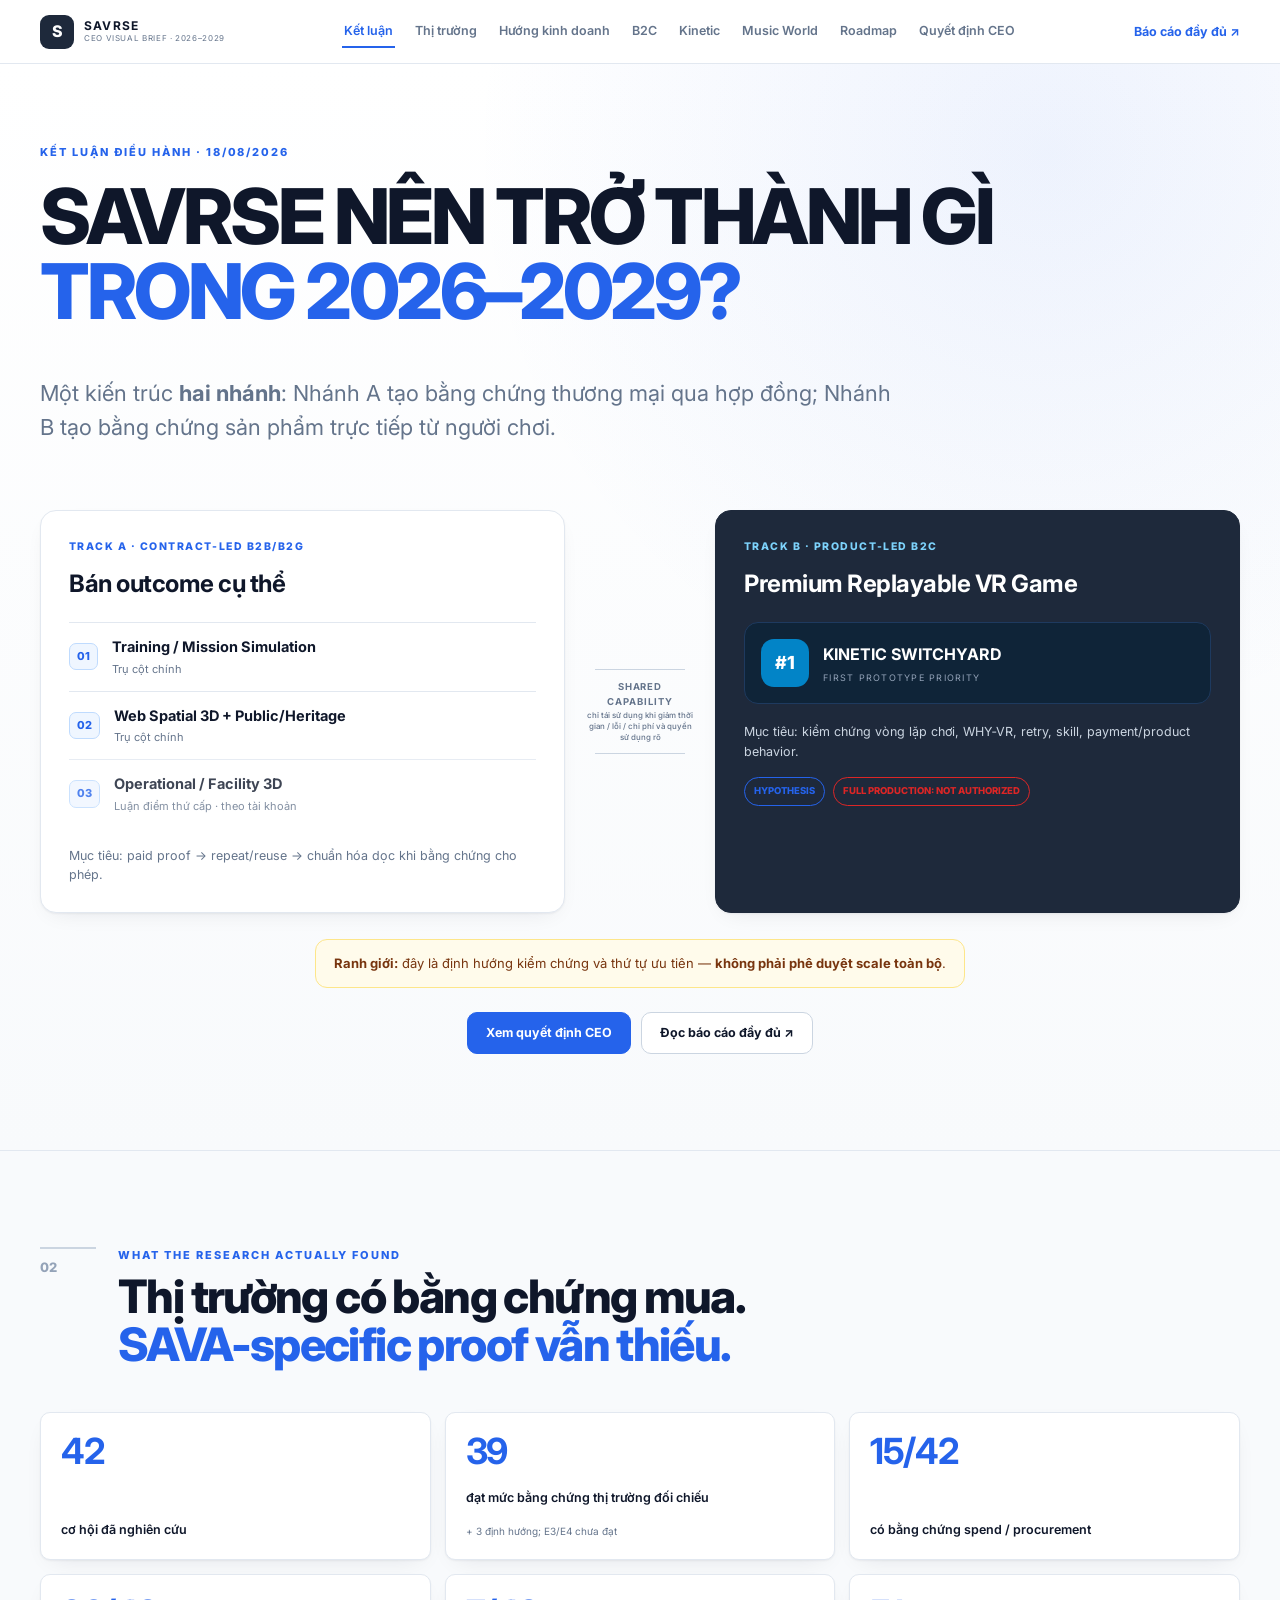
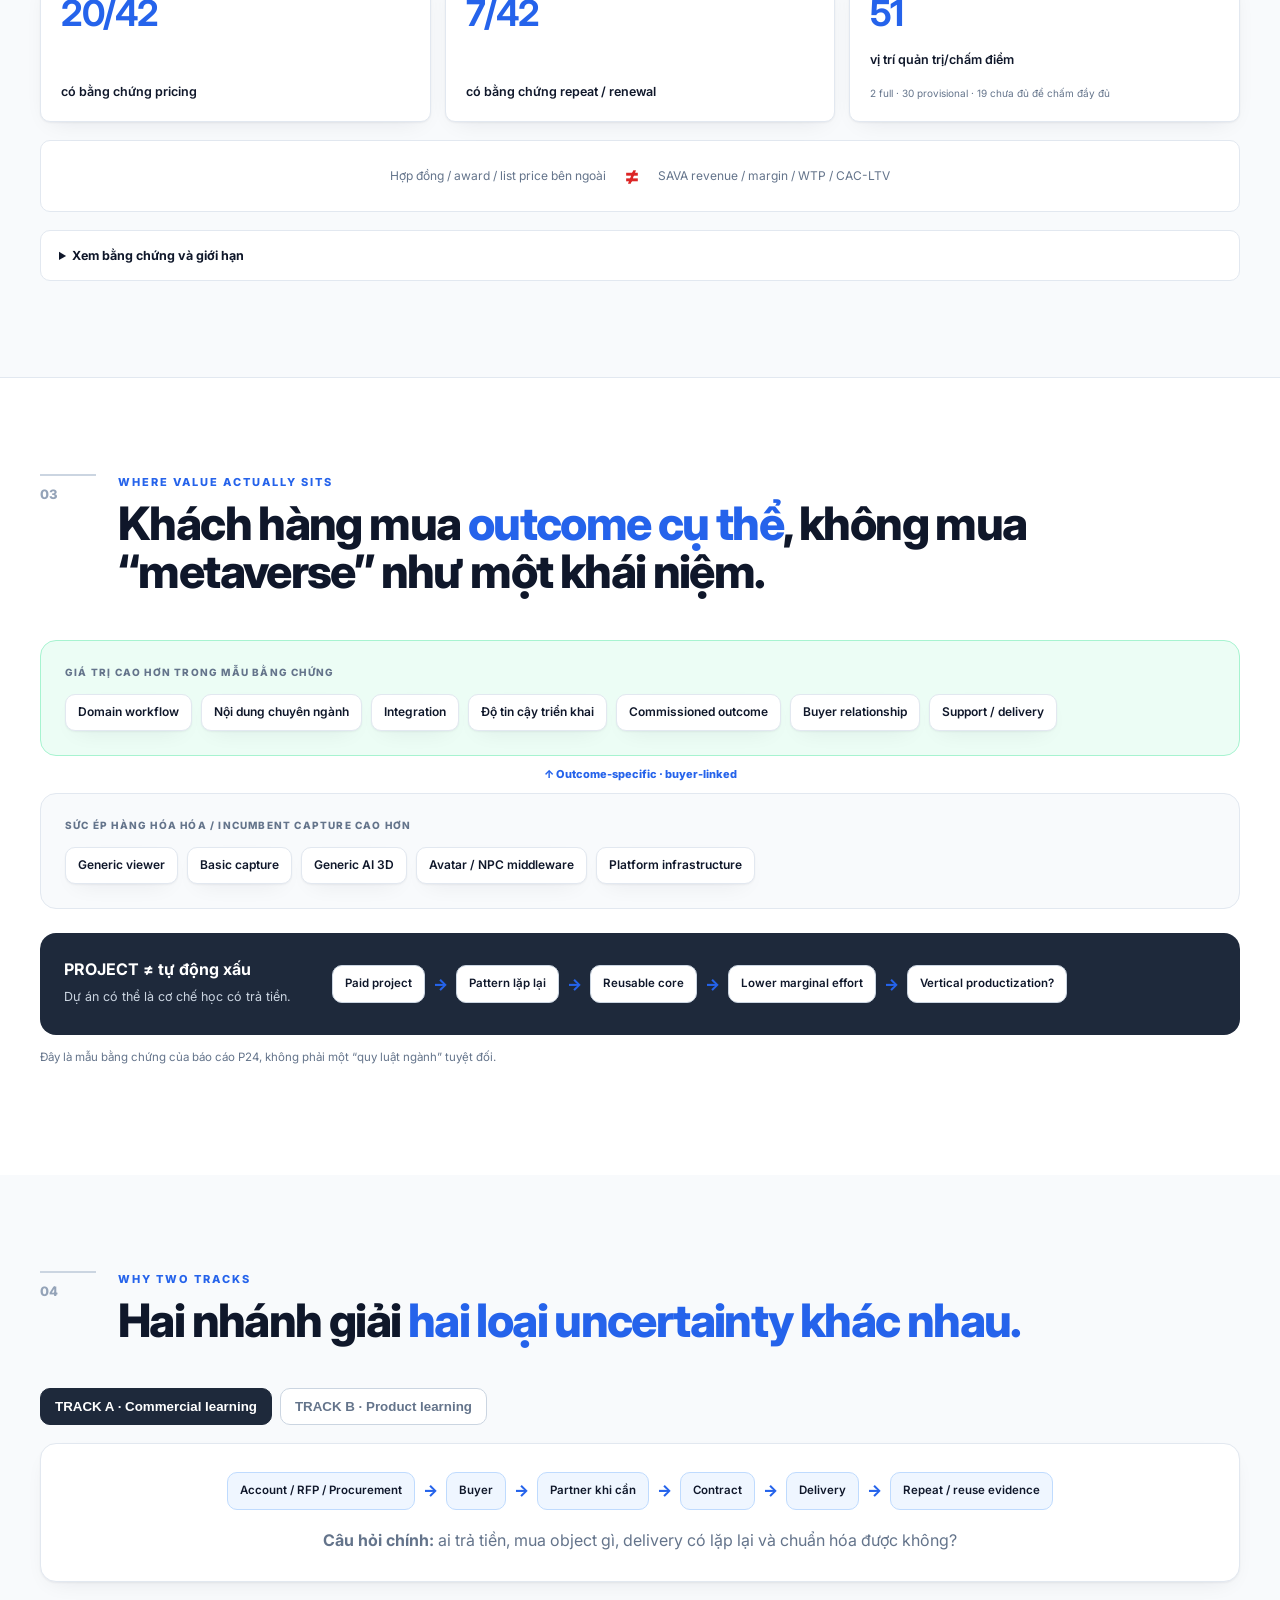
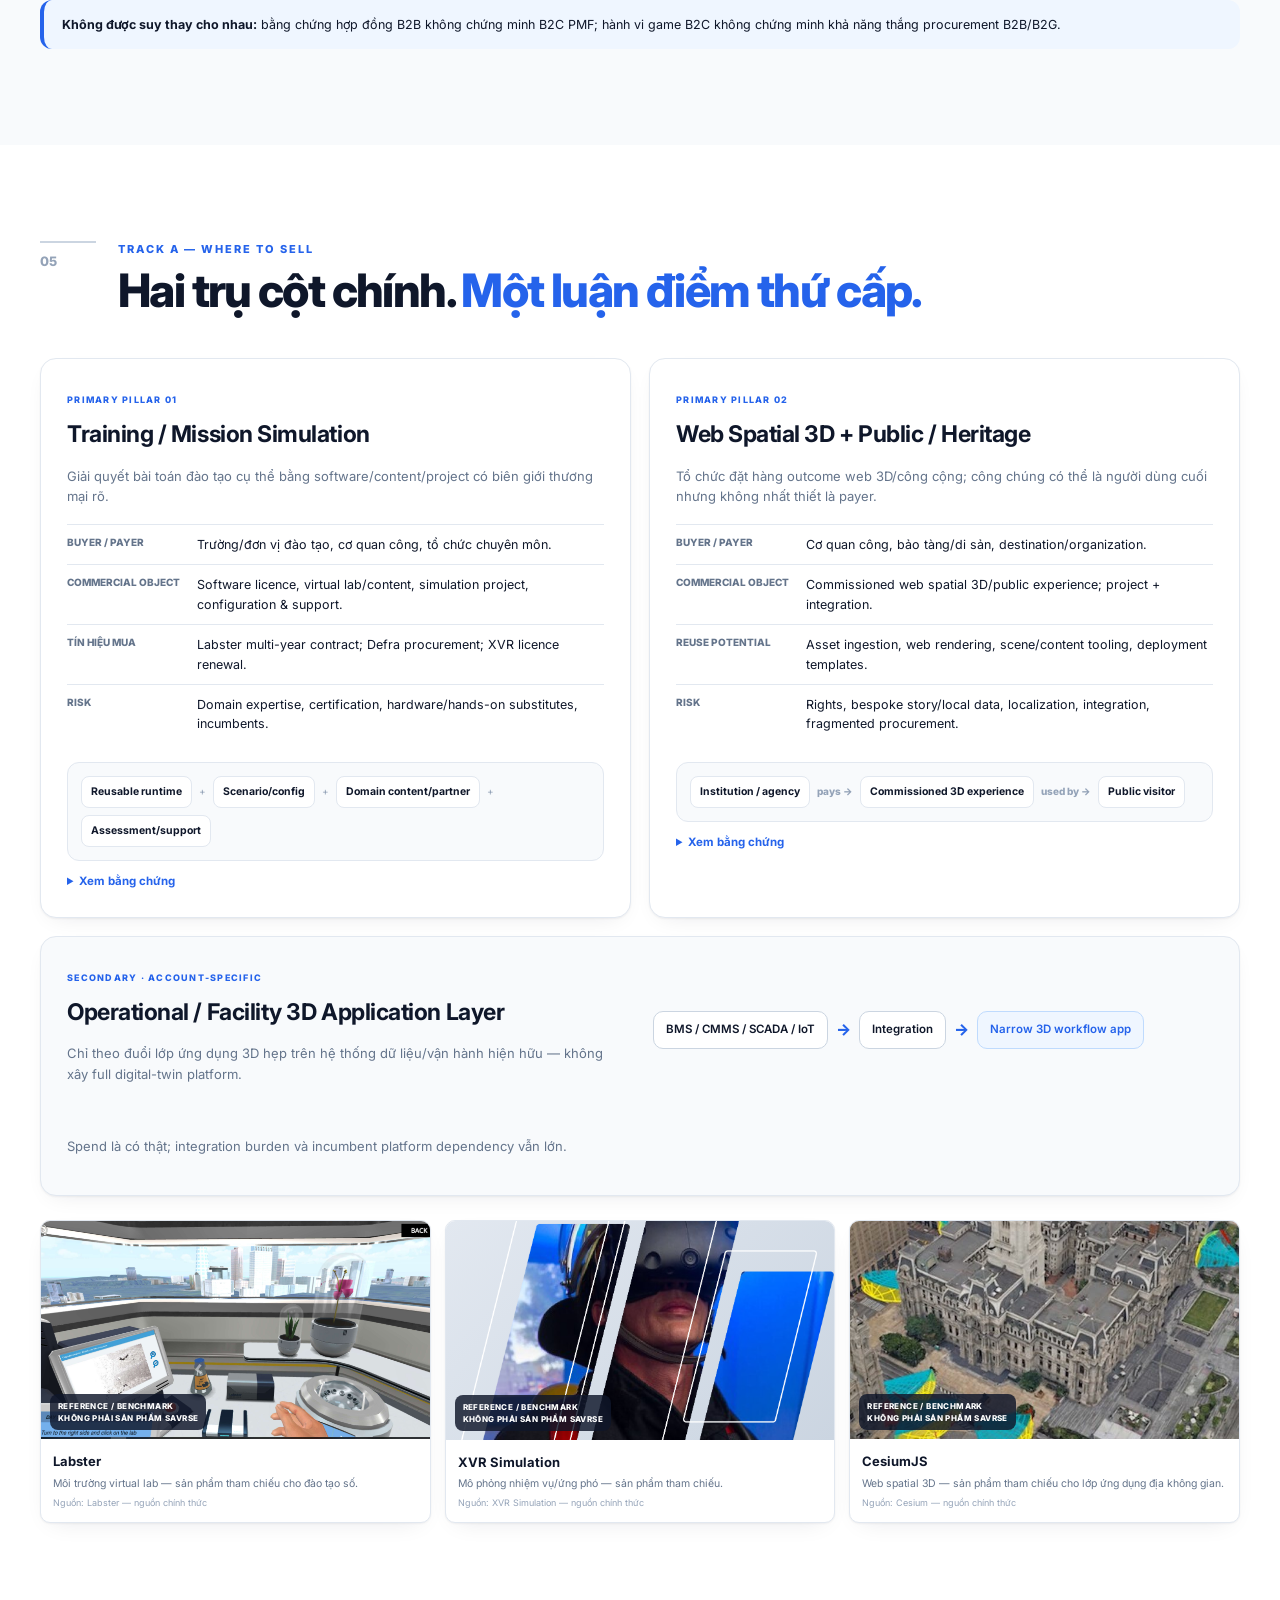
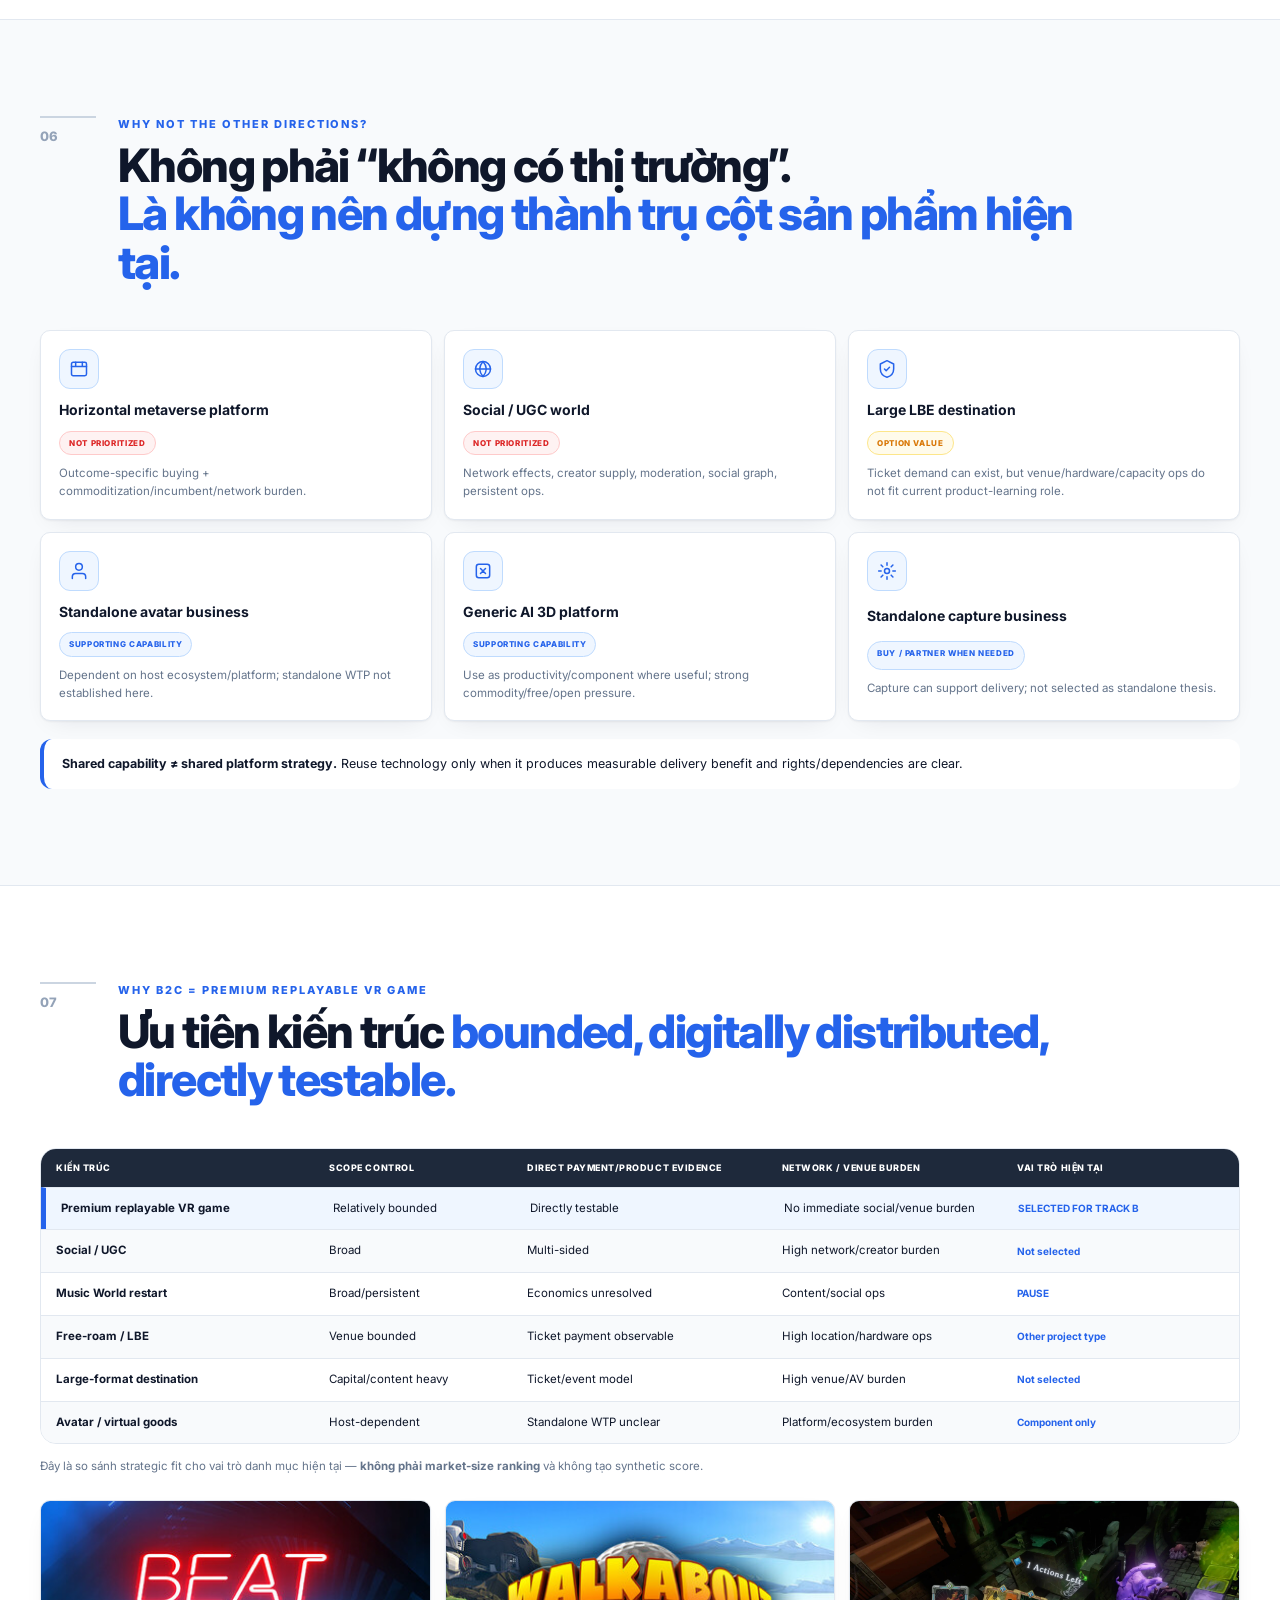
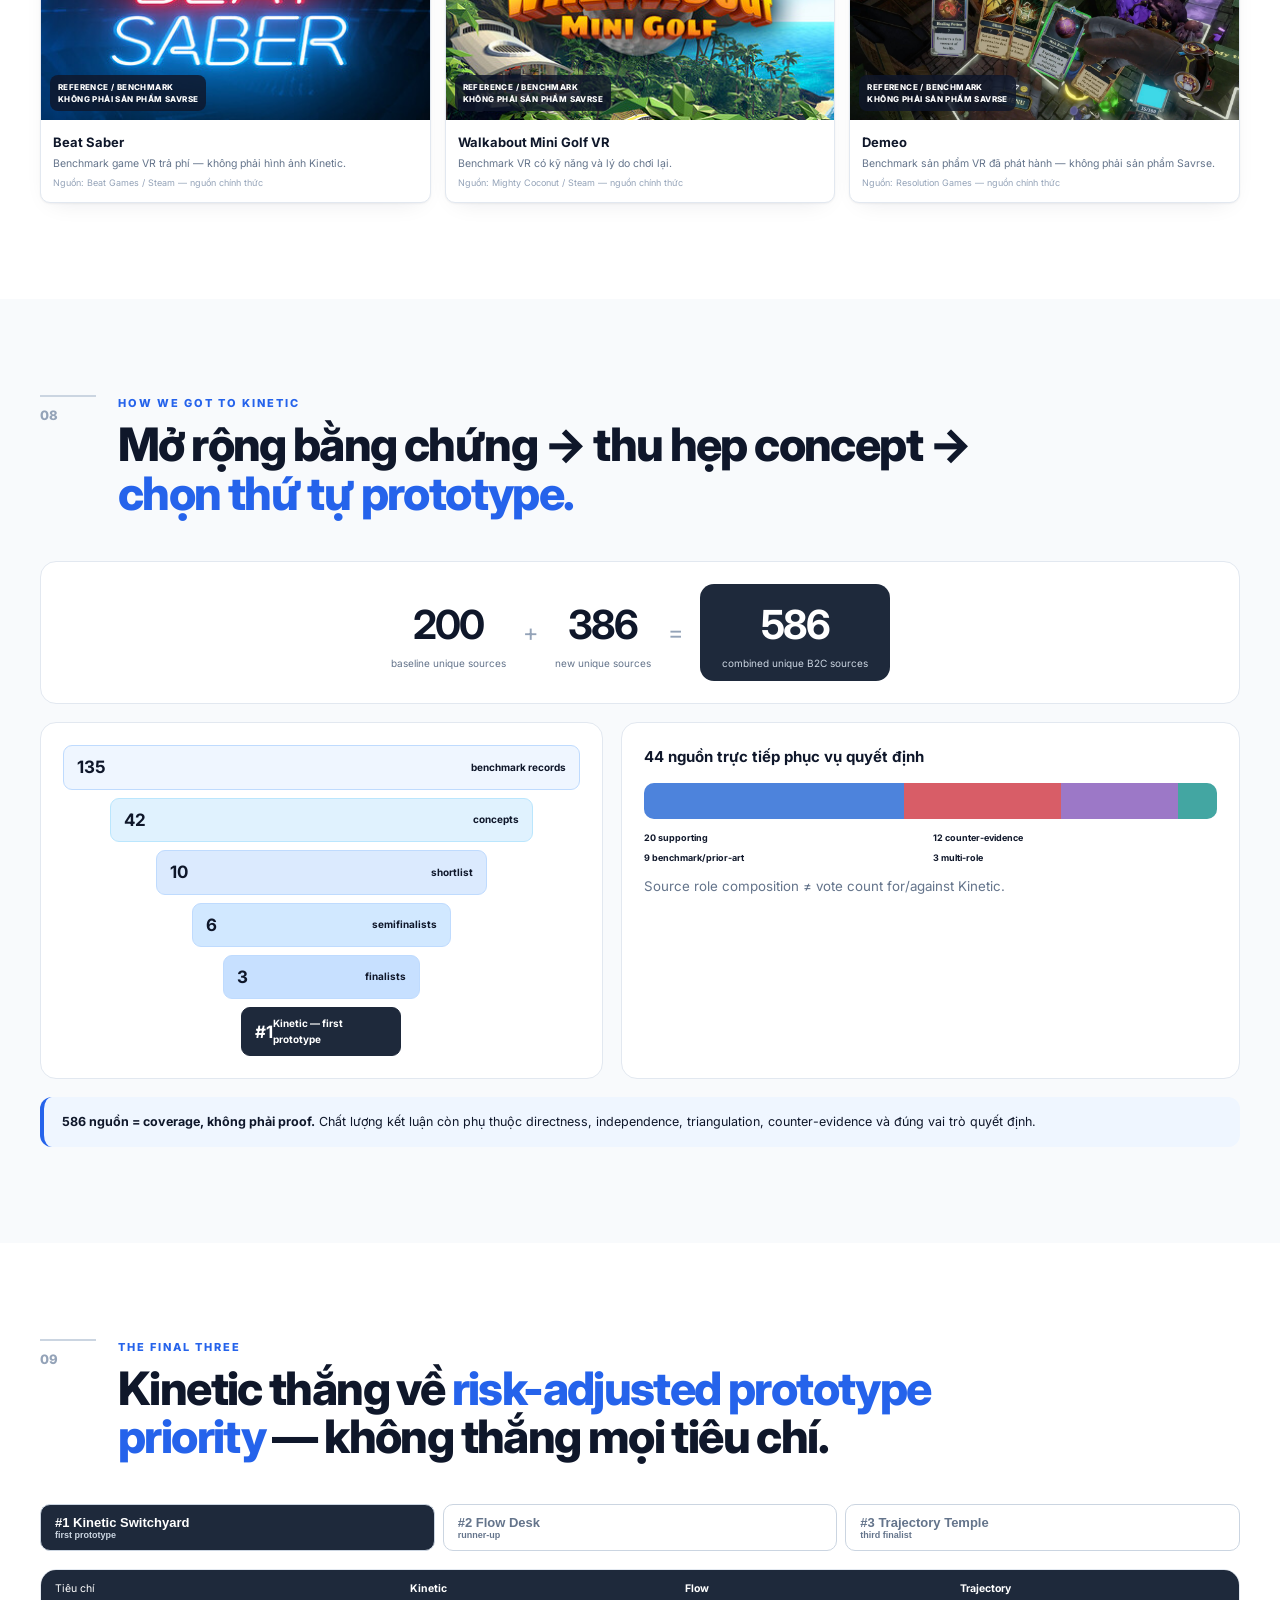
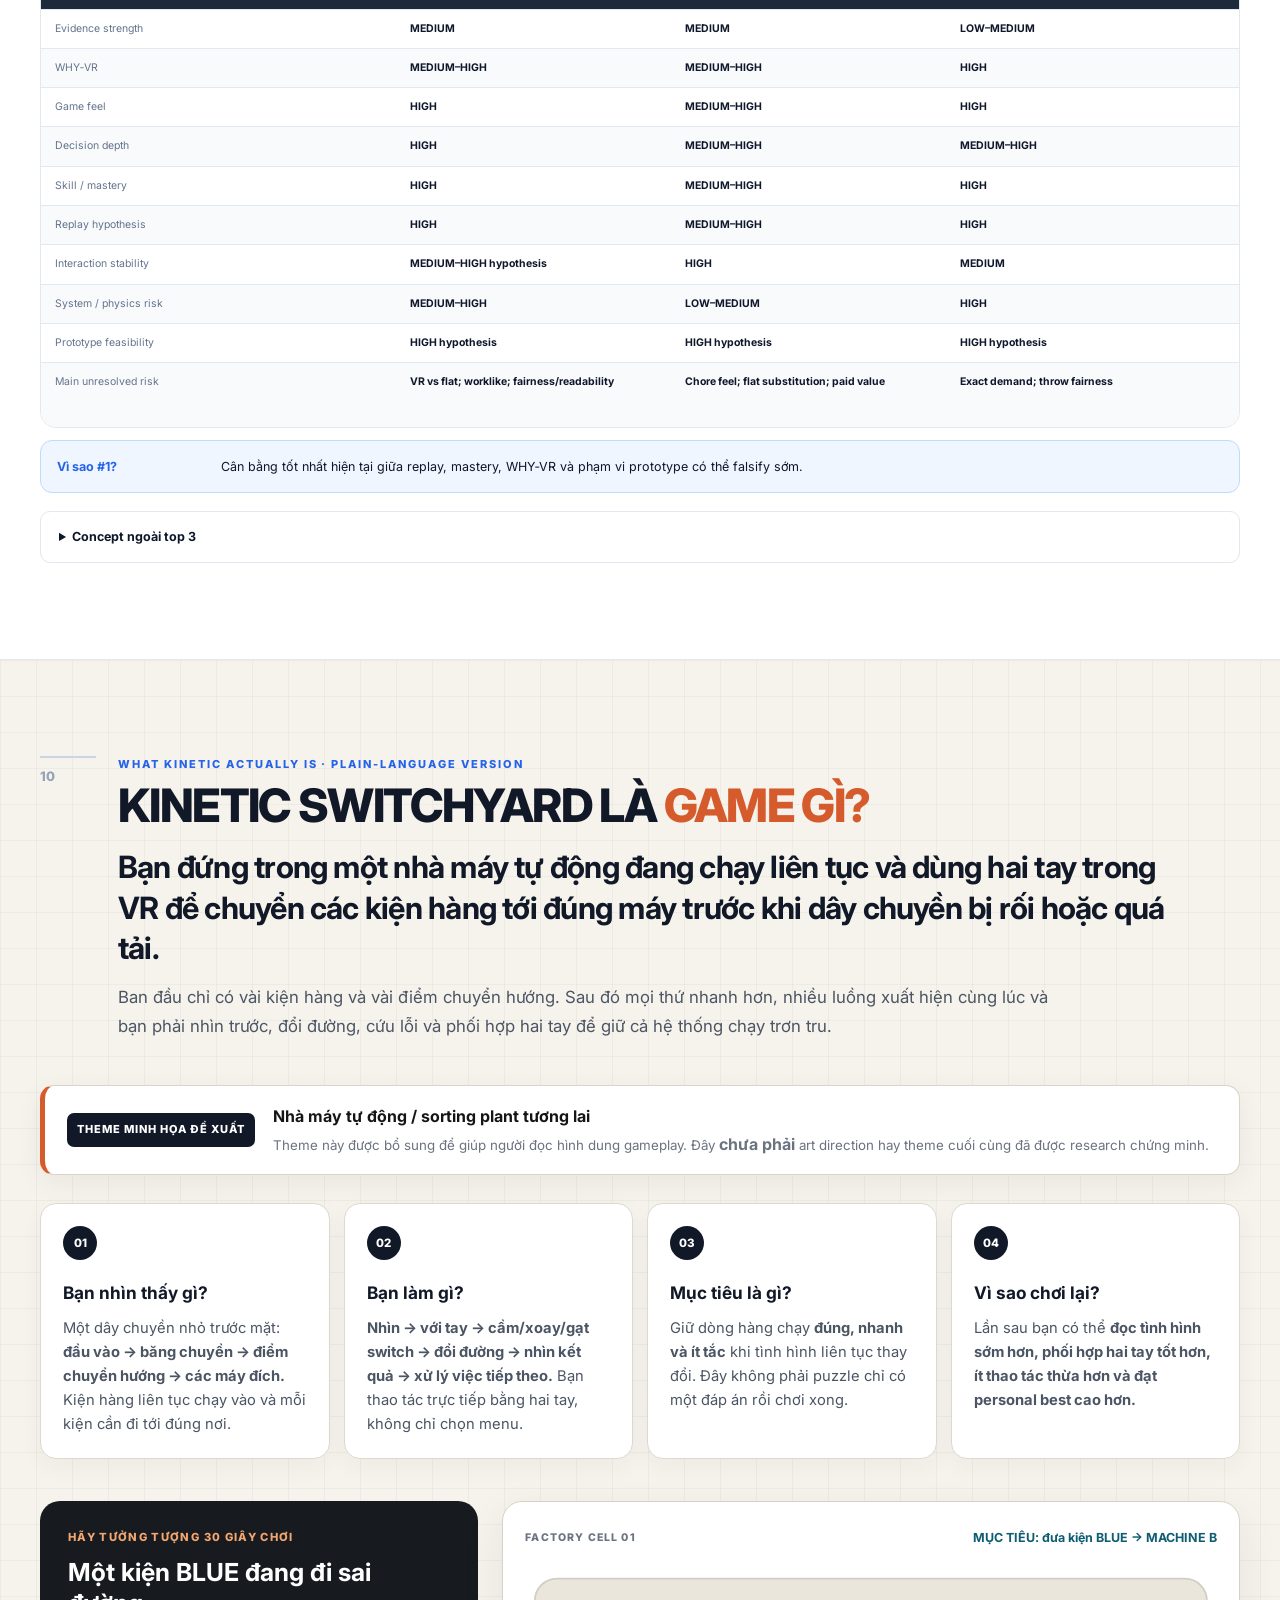
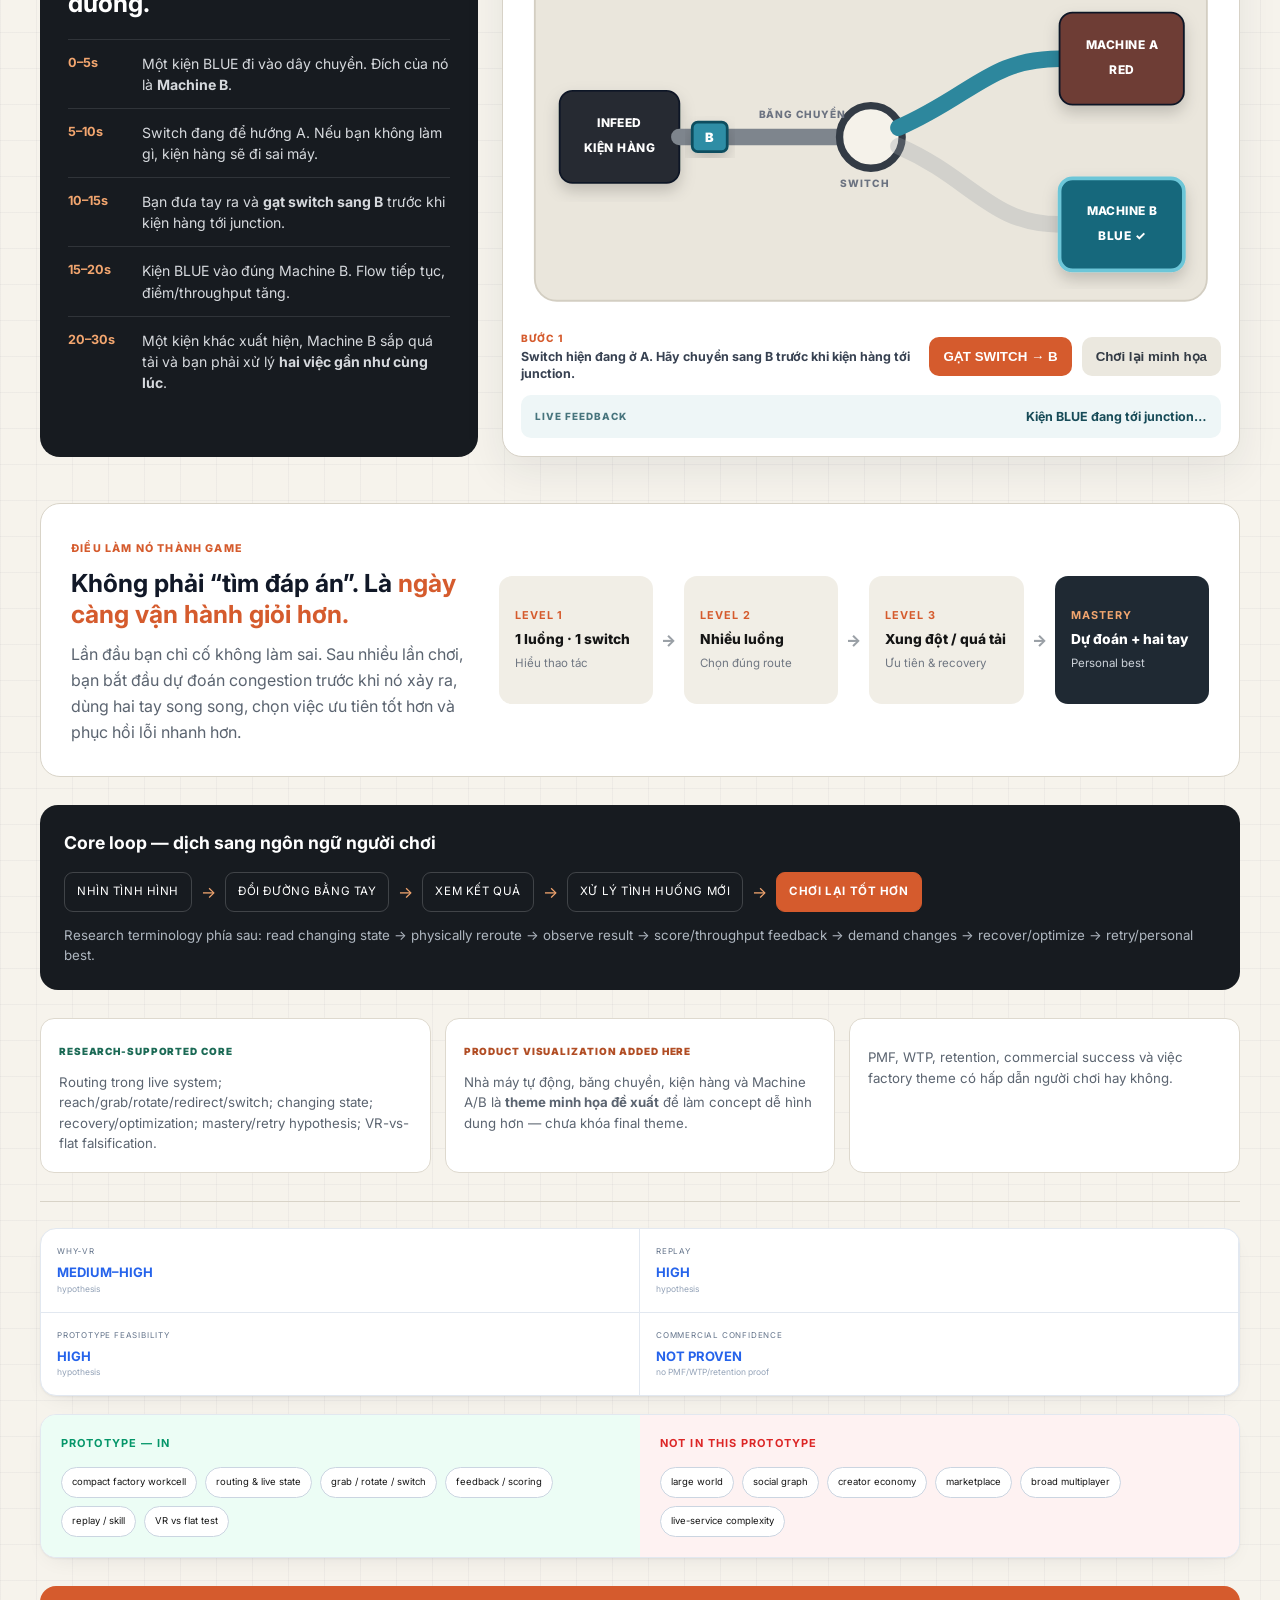
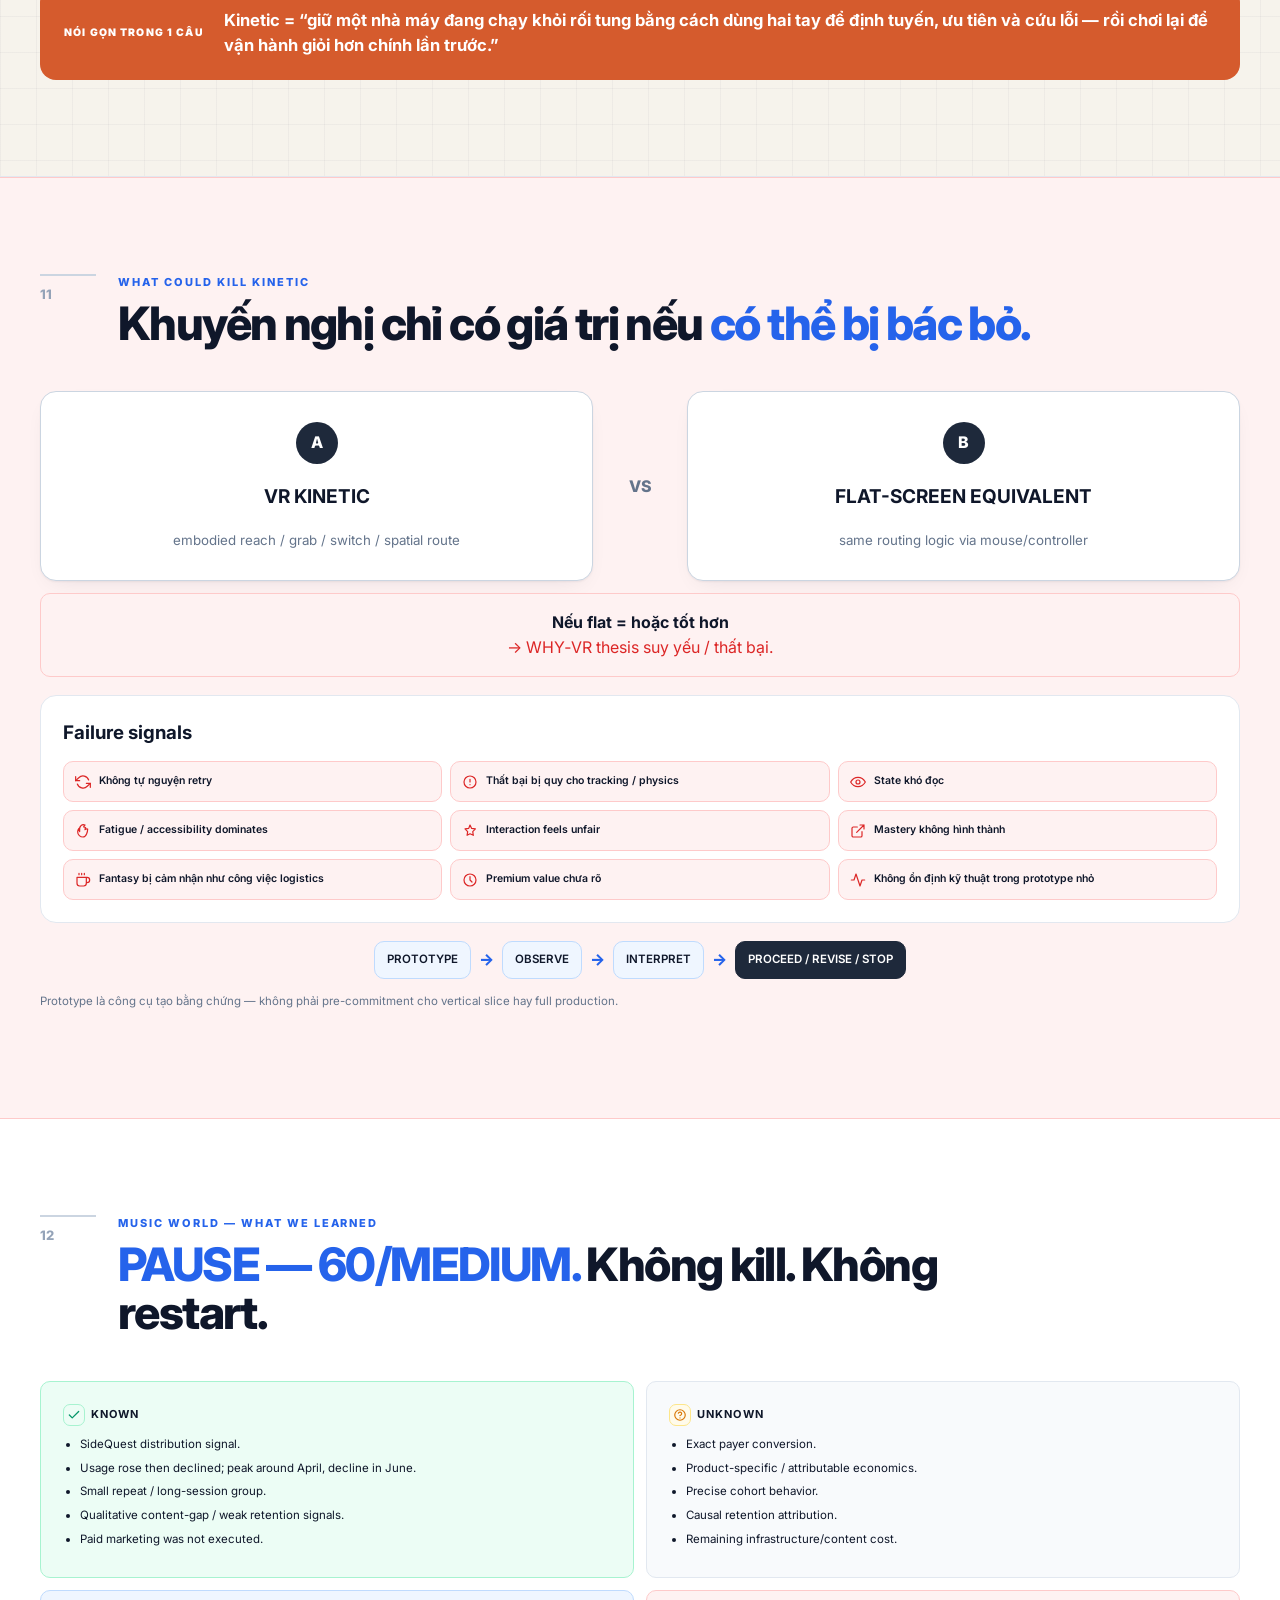
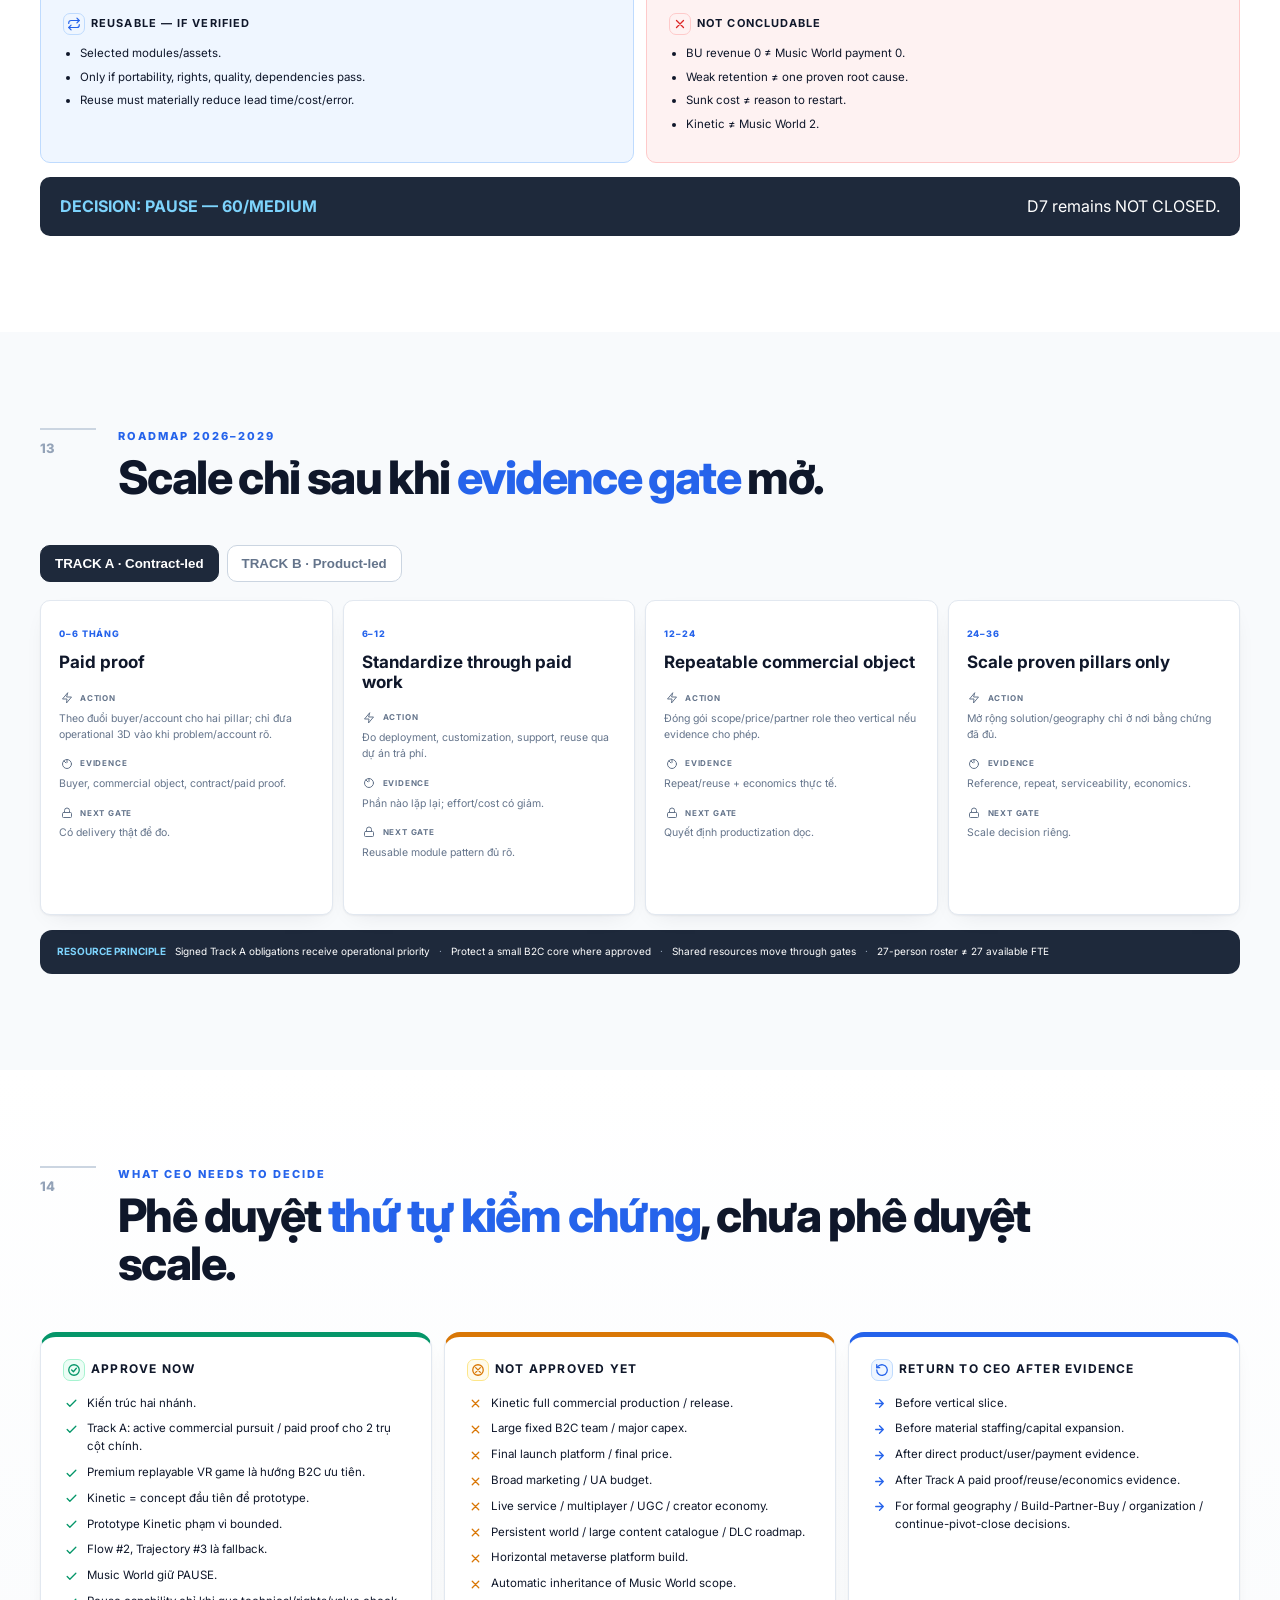
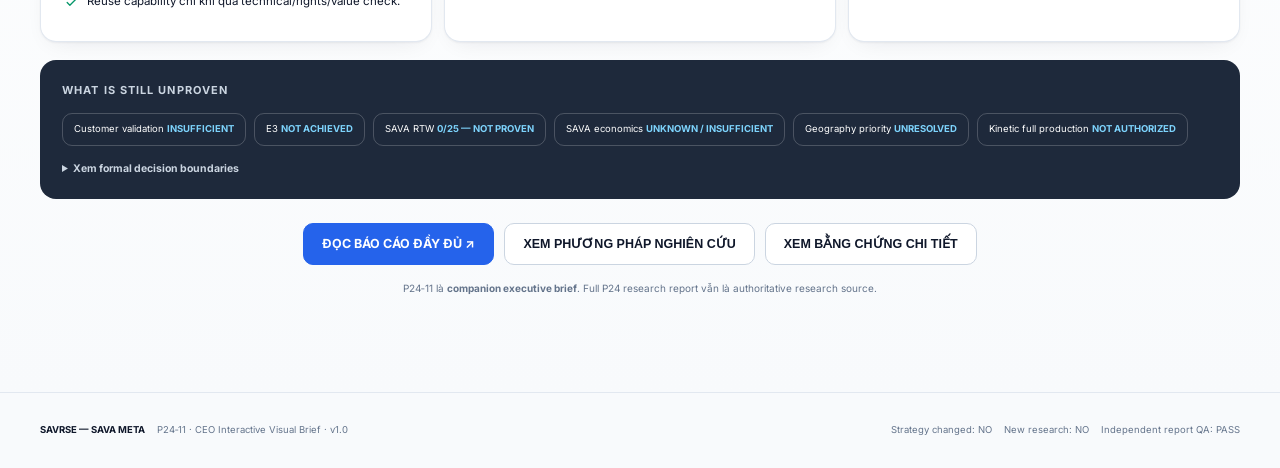
==== commit 37a61bed: "Remove overlapping Kinetic unproven pill" ====
--- a/index.html
+++ b/index.html
@@ -339,7 +339,7 @@
   <div class="kinetic-evidence-boundary">
     <article><span class="boundary-label supported">RESEARCH-SUPPORTED CORE</span><p>Routing trong live system; reach/grab/rotate/redirect/switch; changing state; recovery/optimization; mastery/retry hypothesis; VR-vs-flat falsification.</p></article>
     <article><span class="boundary-label proposed">PRODUCT VISUALIZATION ADDED HERE</span><p>Nhà máy tự động, băng chuyền, kiện hàng và Machine A/B là <b>theme minh họa đề xuất</b> để làm concept dễ hình dung hơn — chưa khóa final theme.</p></article>
-    <article><span class="boundary-label unproven">VẪN CHƯA ĐƯỢC CHỨNG MINH</span><p>PMF, WTP, retention, commercial success và việc factory theme có hấp dẫn người chơi hay không.</p></article>
+    <article><p>PMF, WTP, retention, commercial success và việc factory theme có hấp dẫn người chơi hay không.</p></article>
   </div>
 
   <div class="kinetic-research-details">
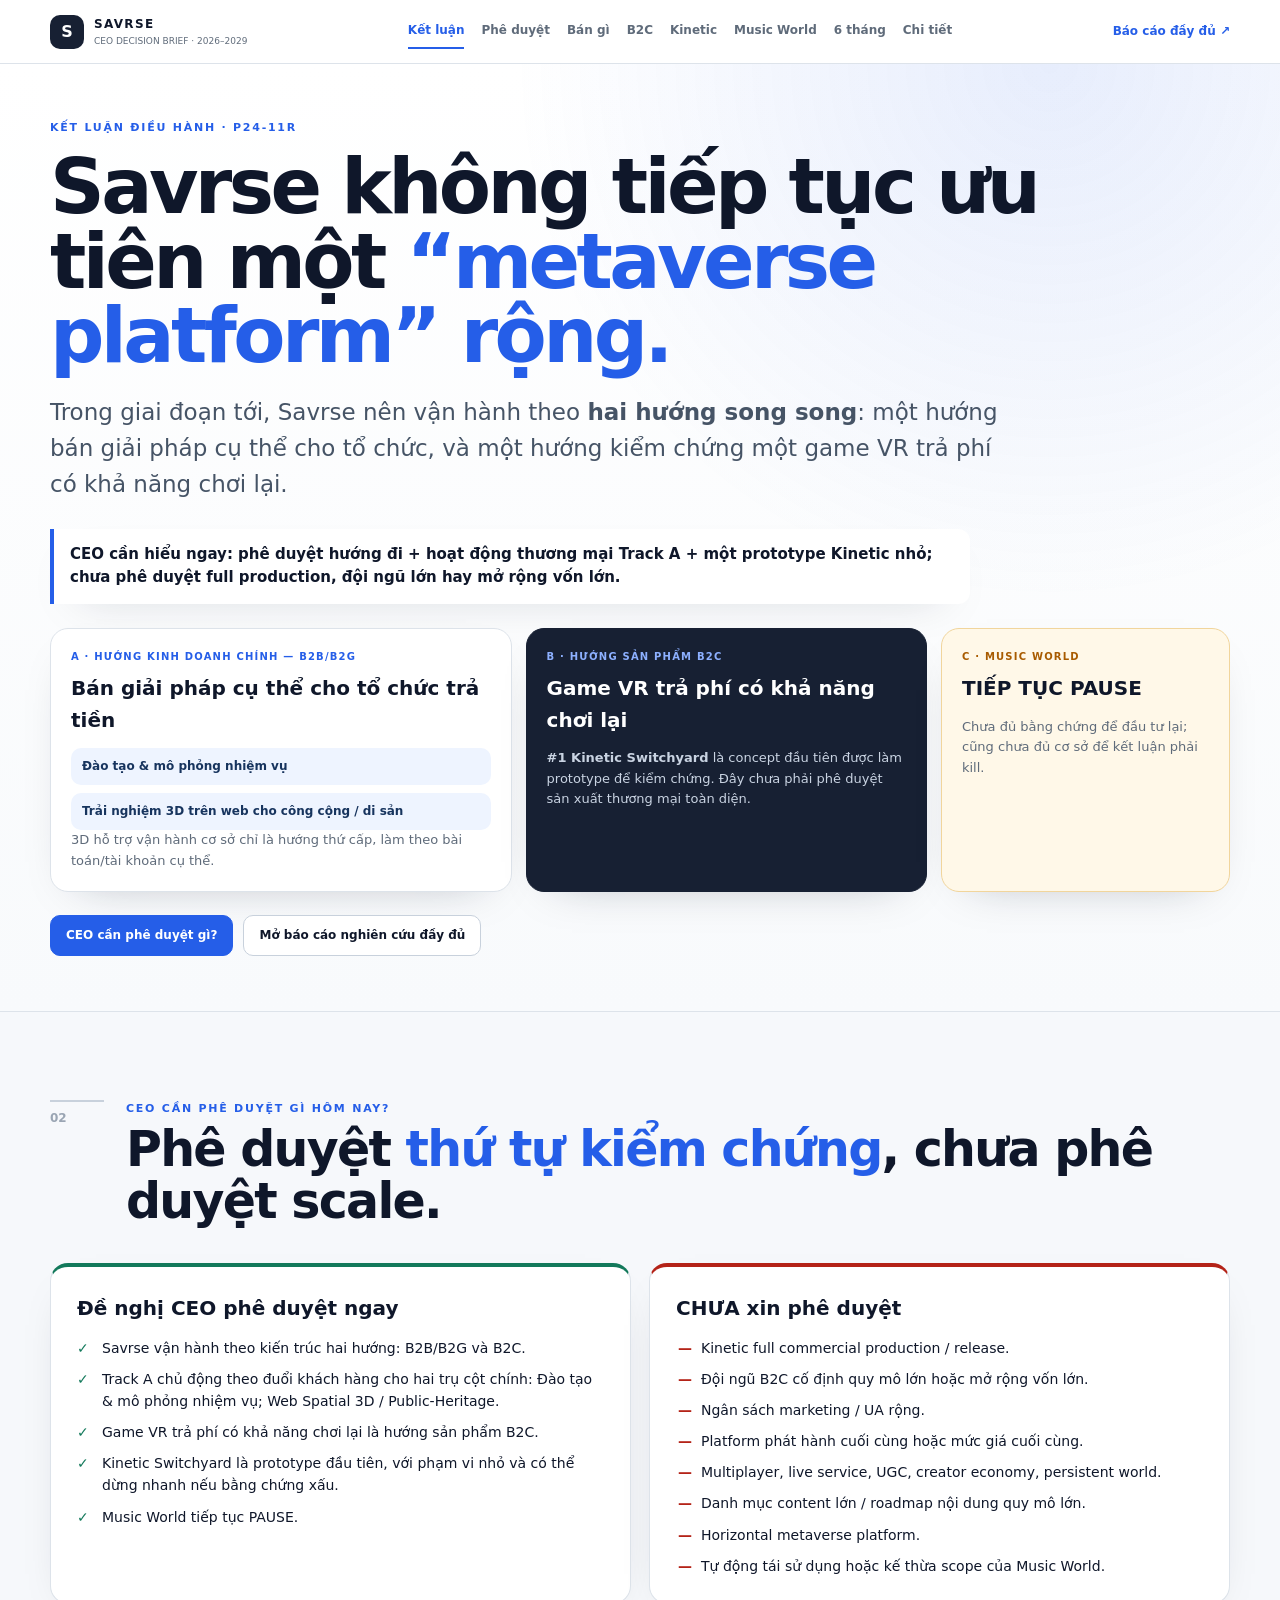
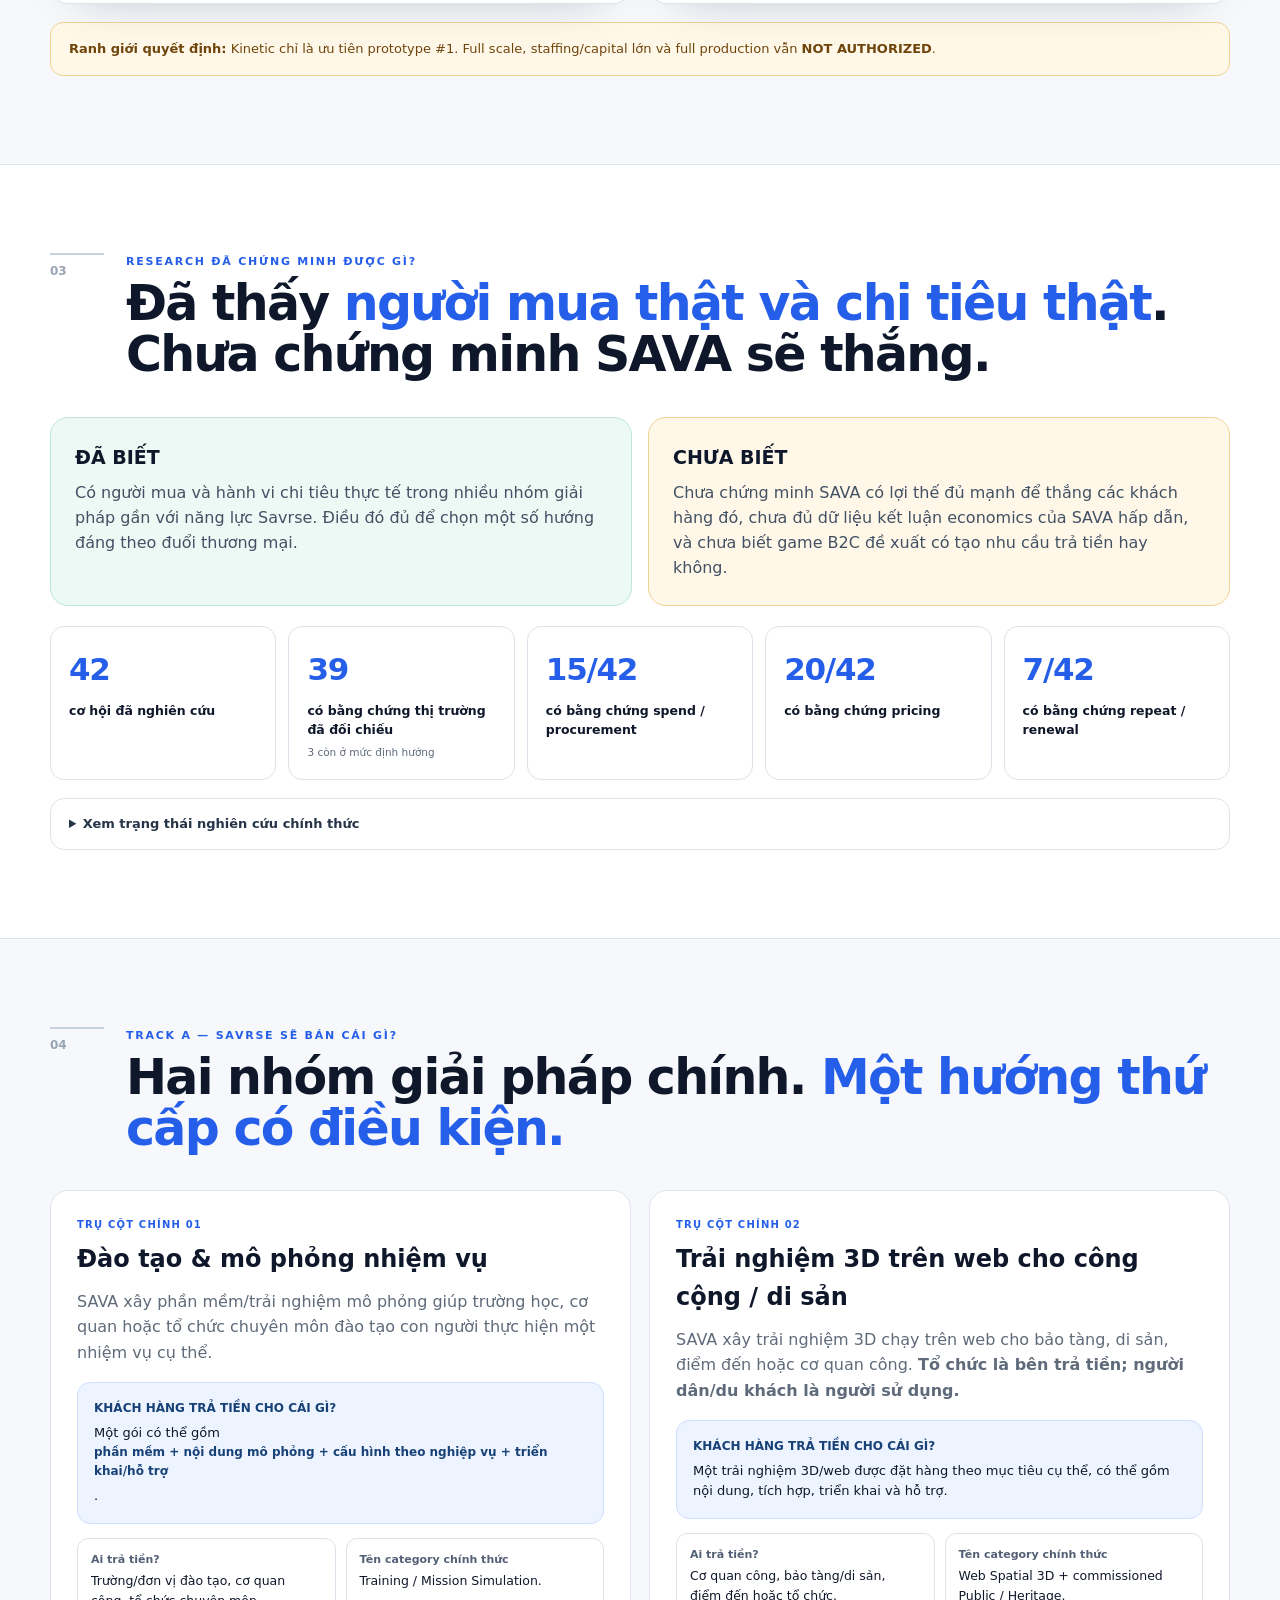
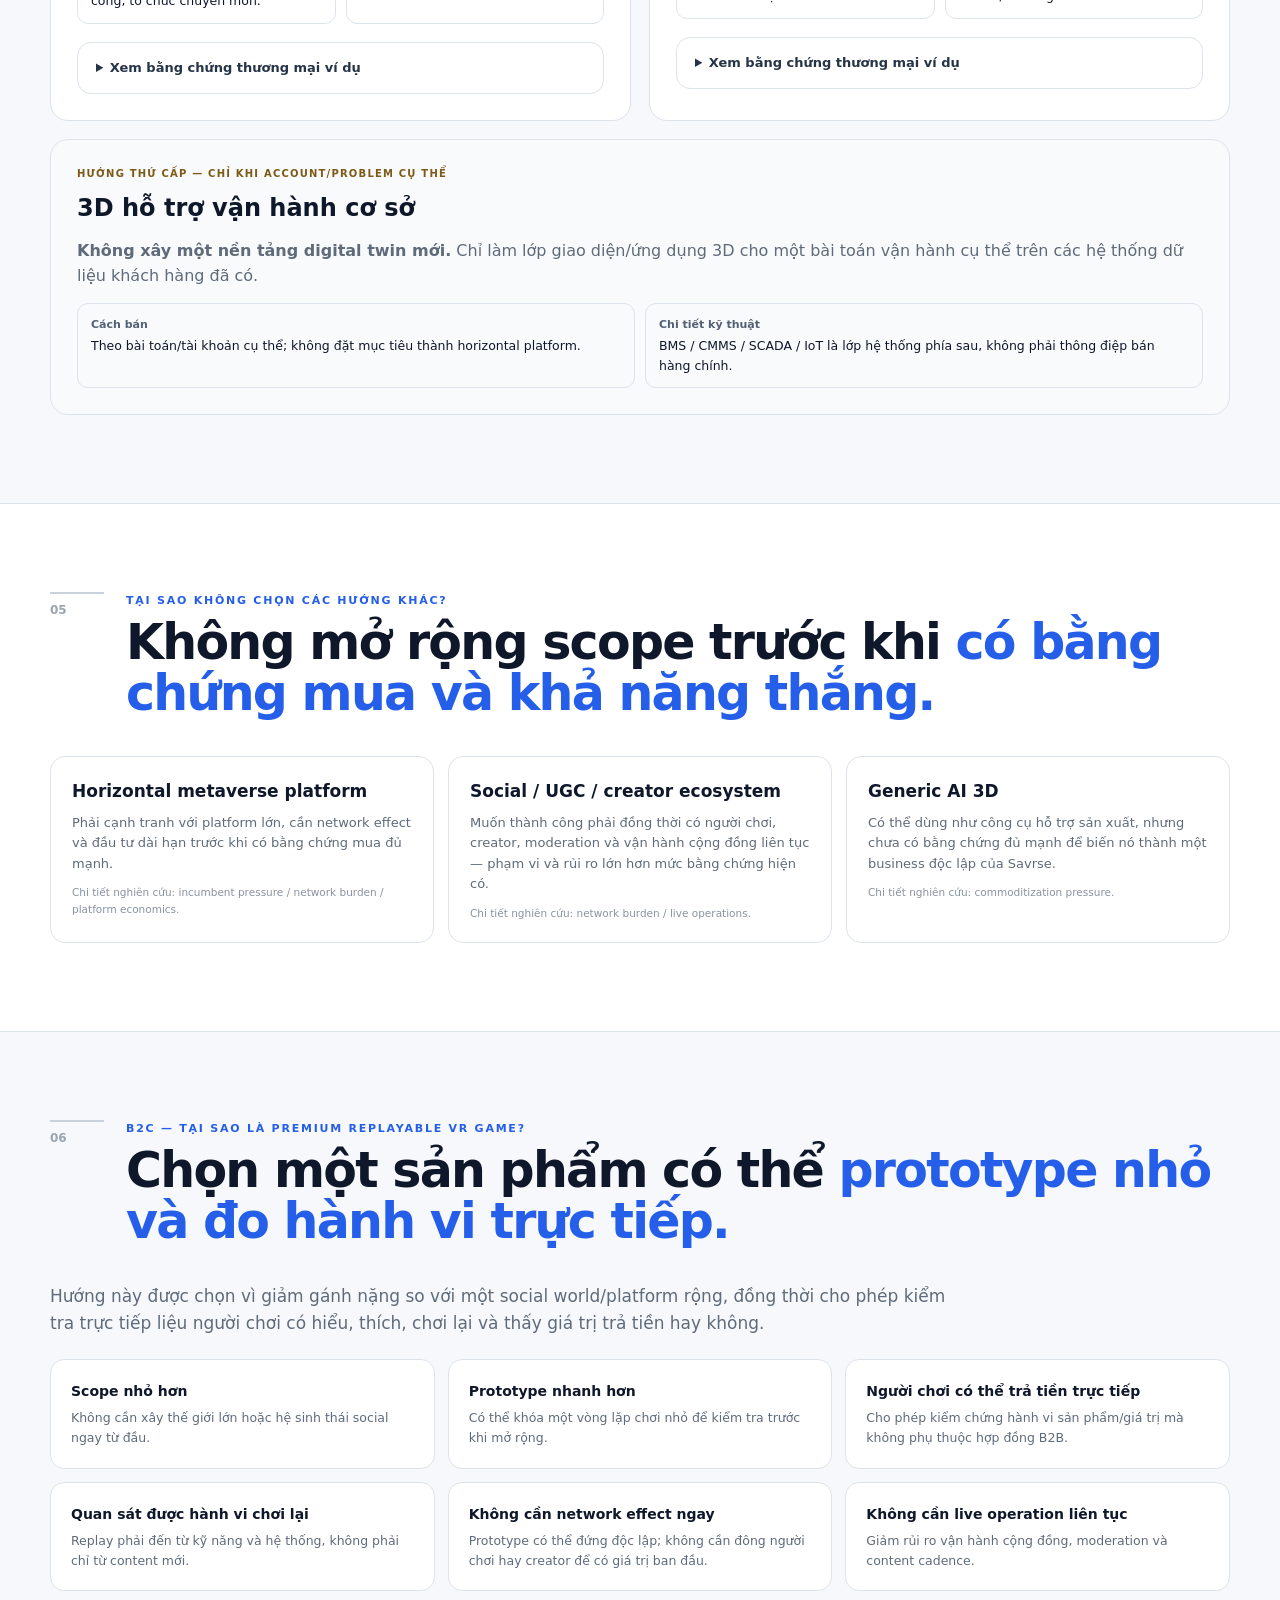
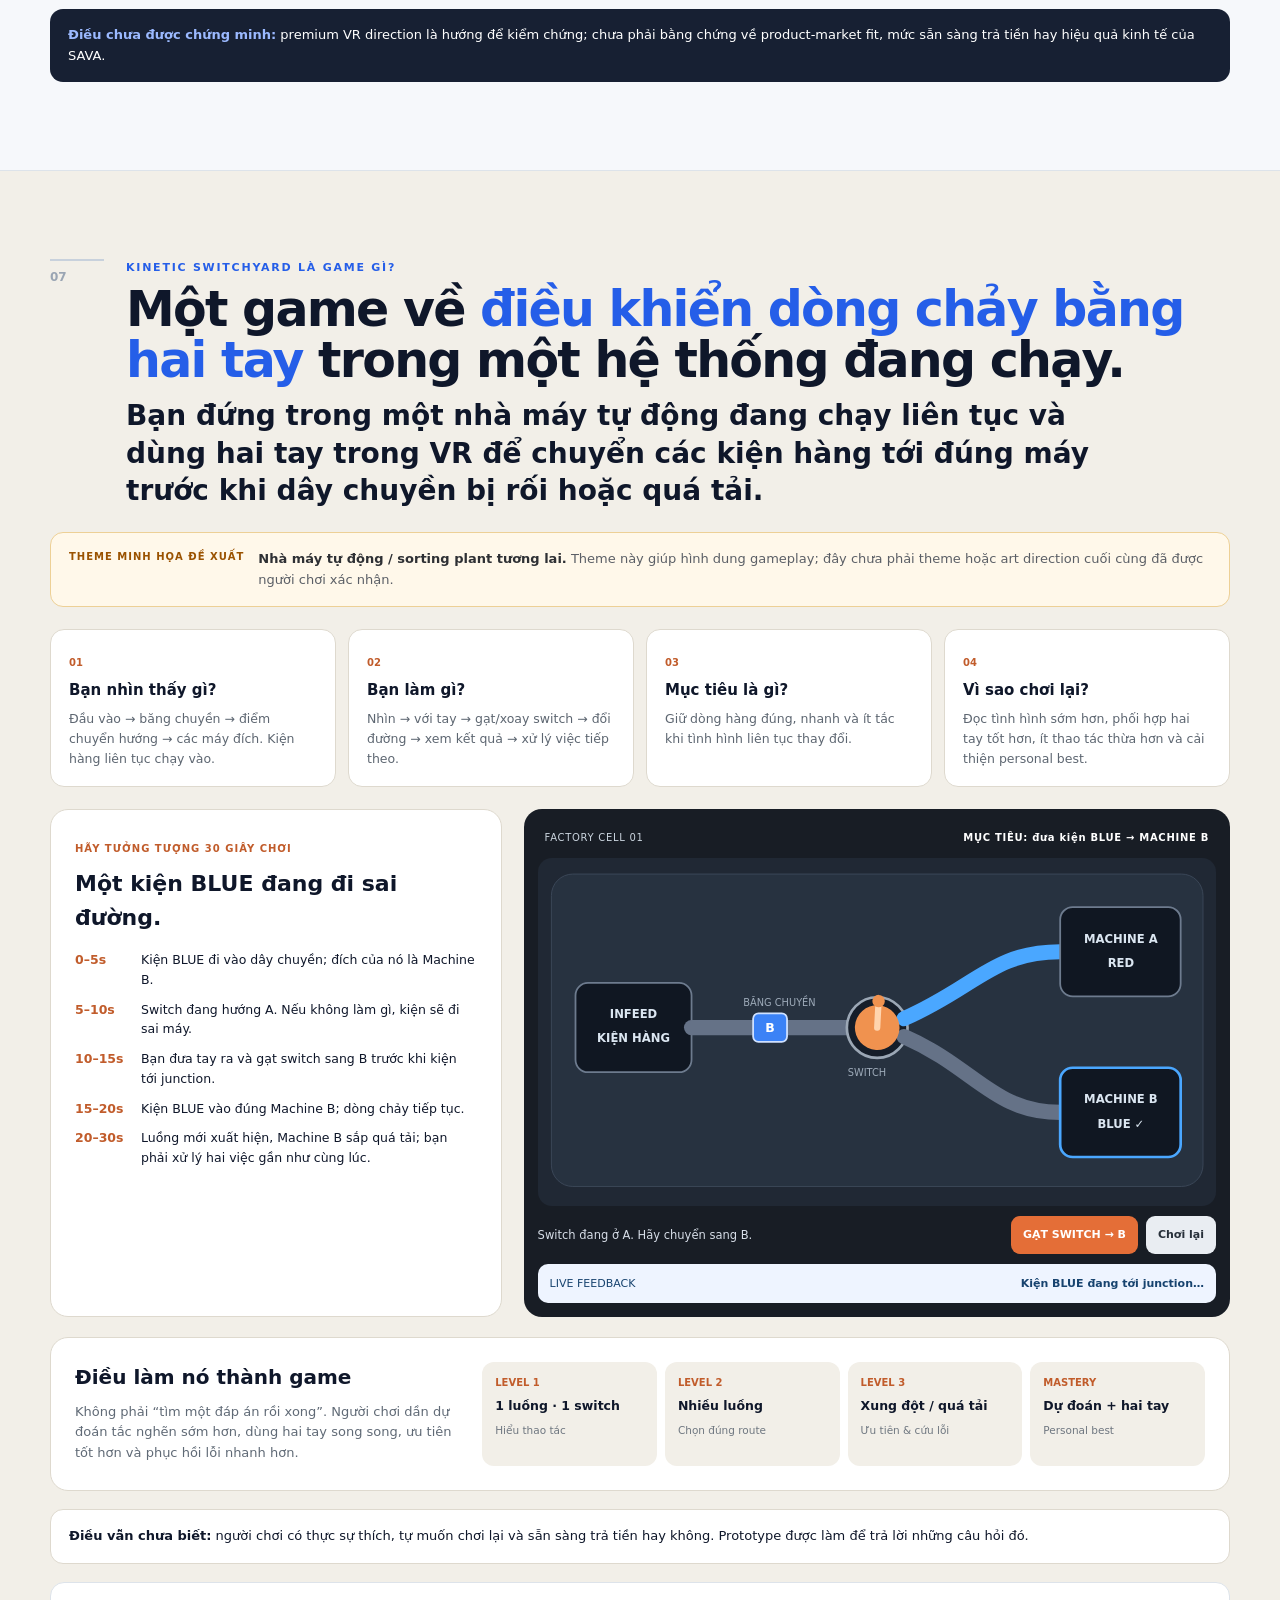
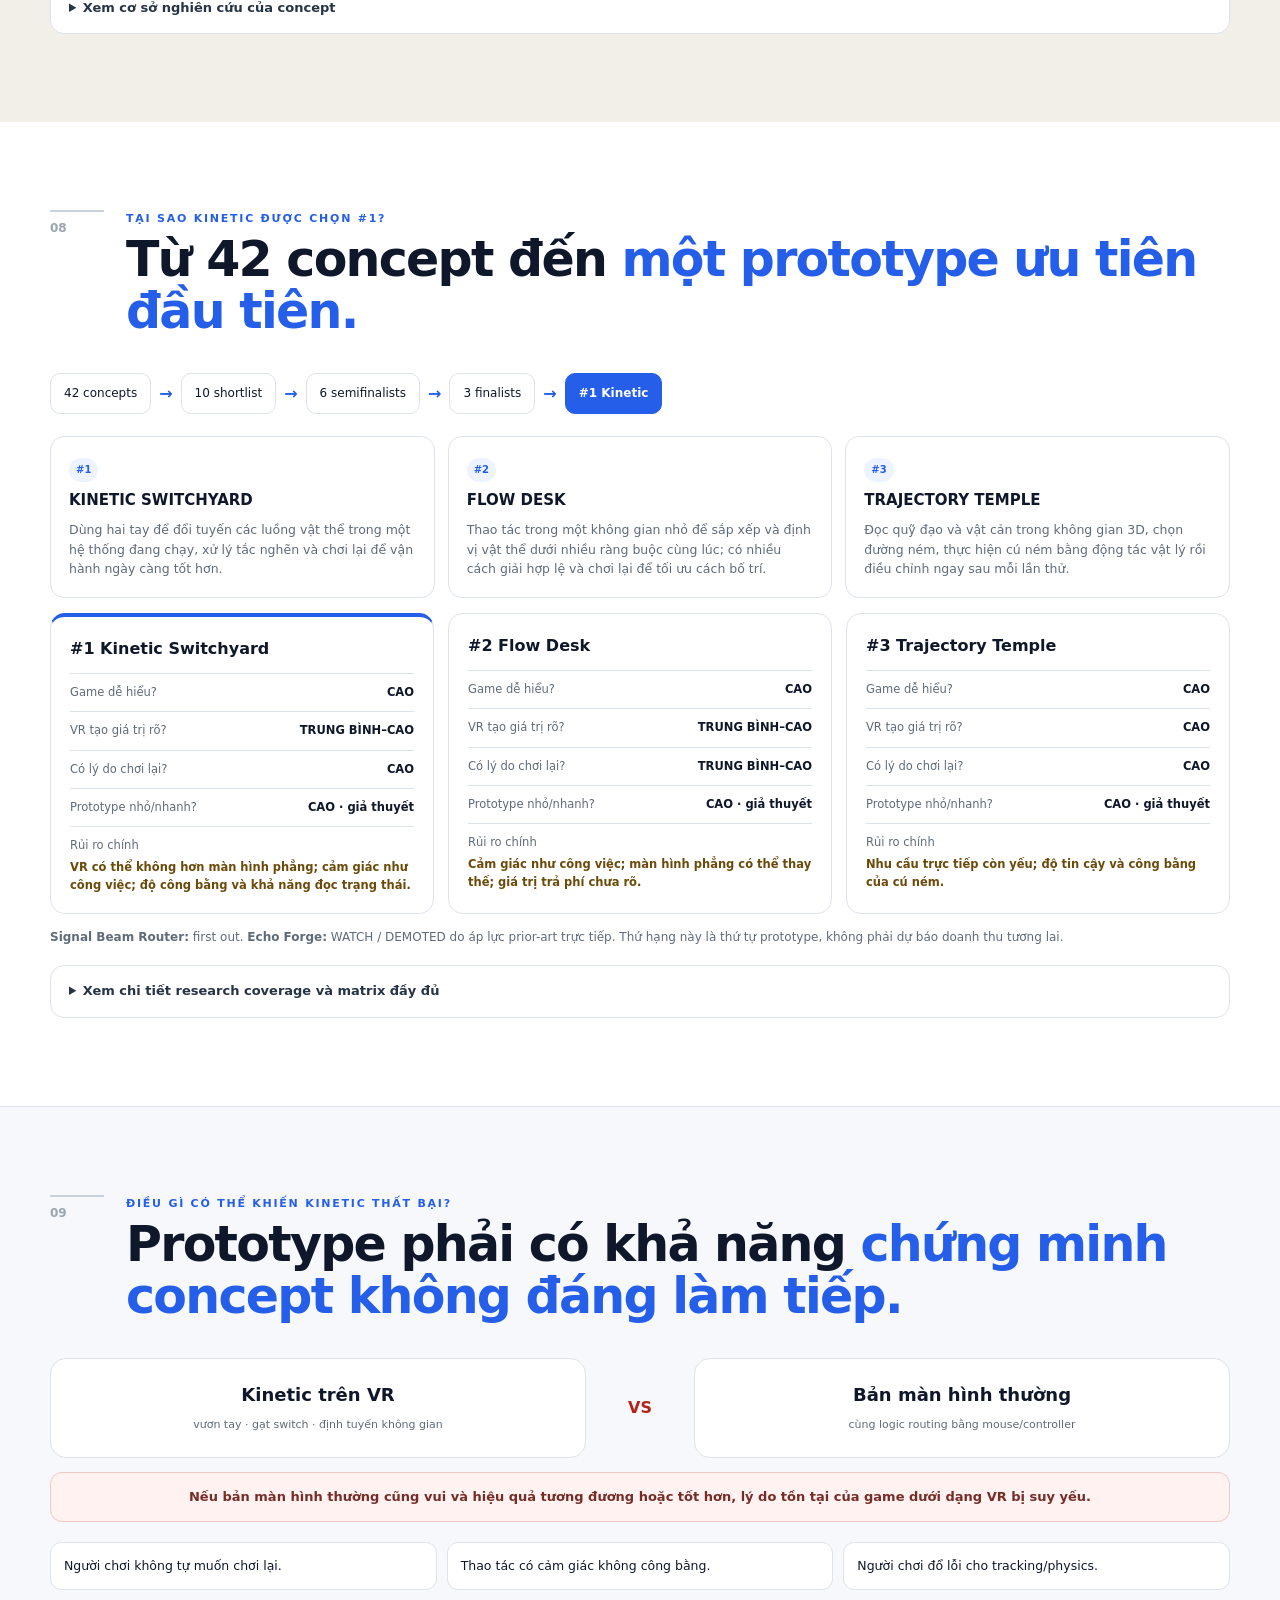
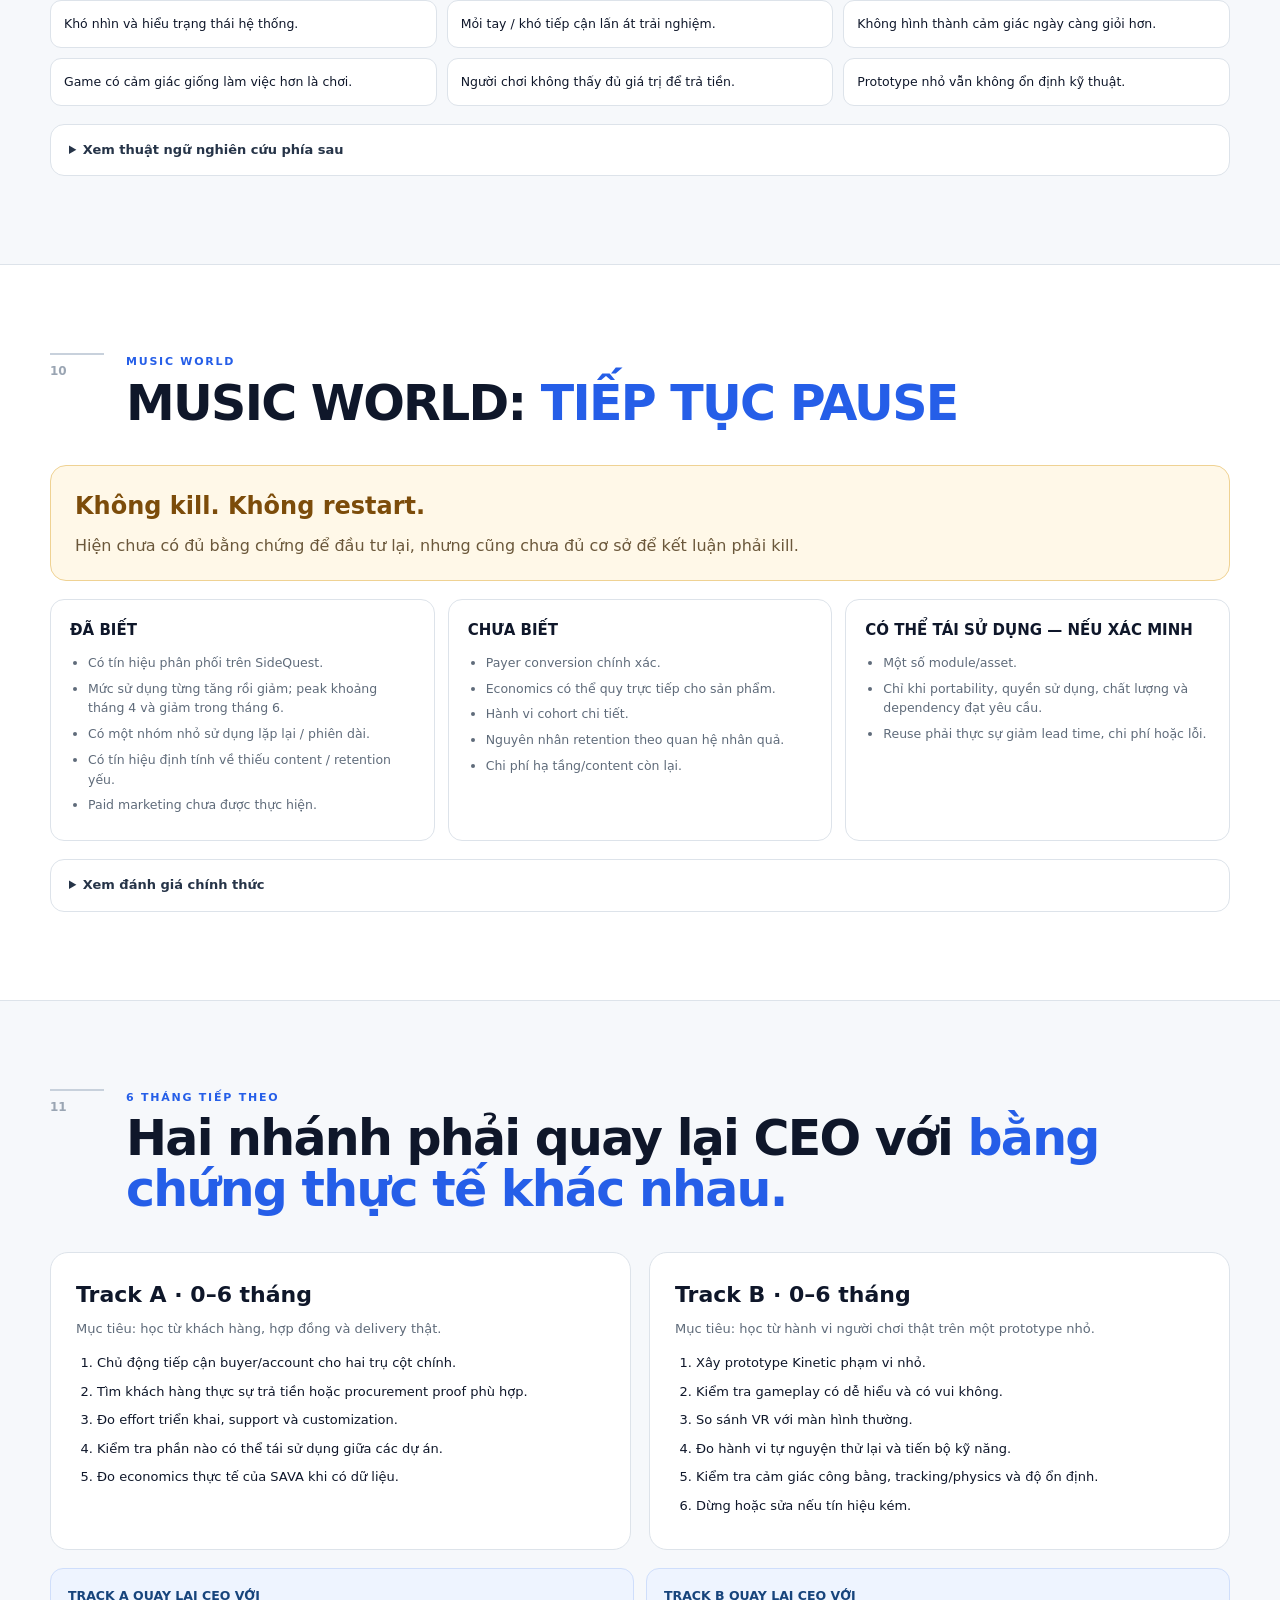
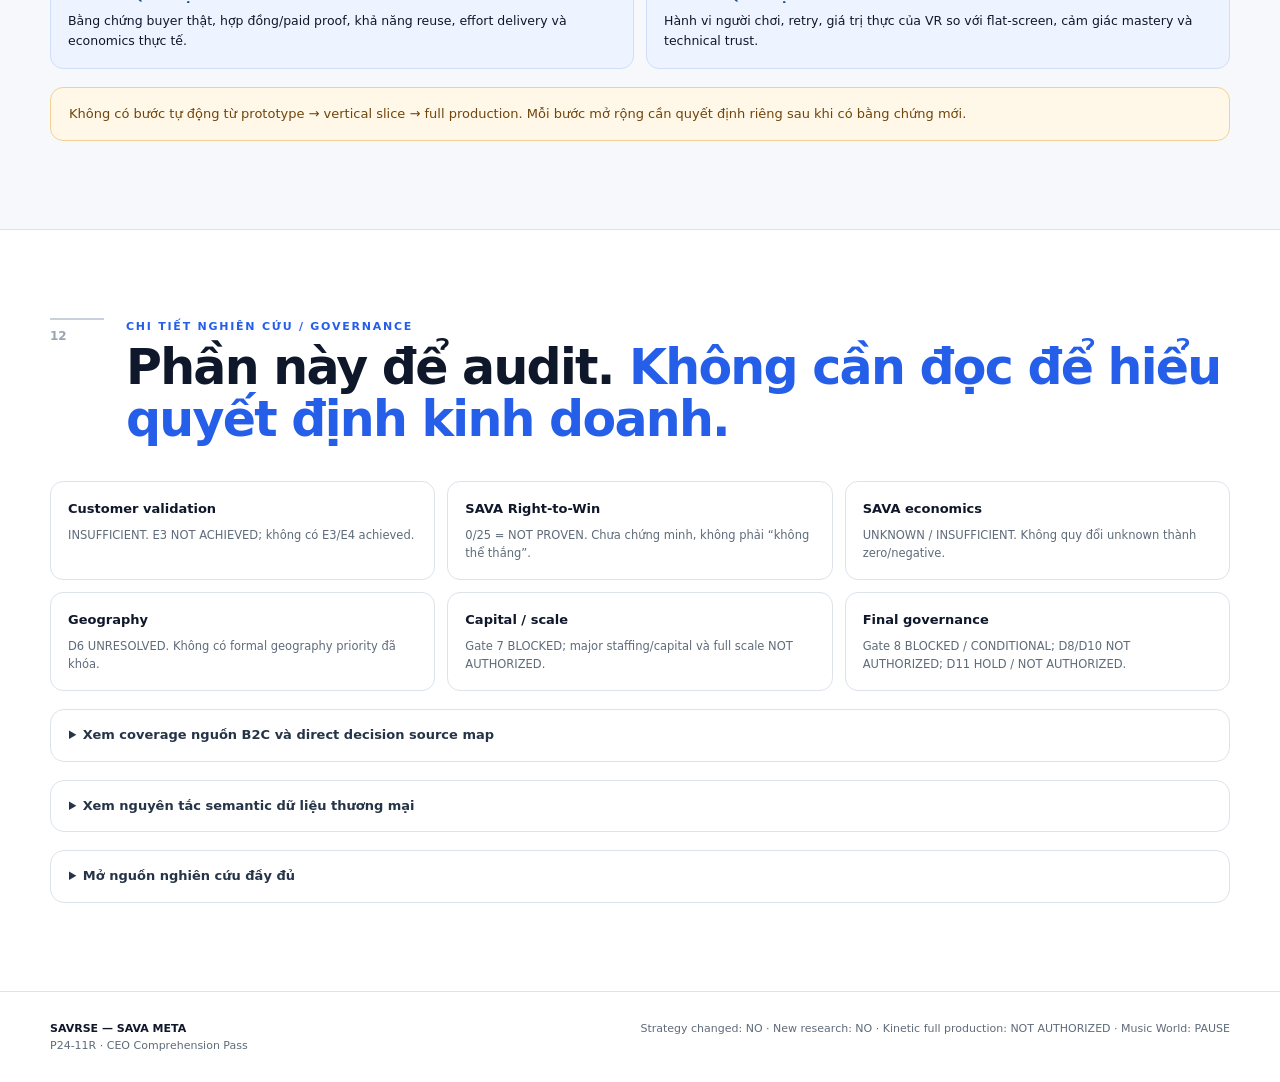
==== commit bd8609e1: "P24-11R CEO comprehension and information architecture pass" ====
--- a/index.html
+++ b/index.html
@@ -4,444 +4,318 @@
 <meta charset="utf-8">
 <meta name="viewport" content="width=device-width,initial-scale=1">
 <meta name="color-scheme" content="light">
-<title>Savrse 2026–2029 — CEO Interactive Visual Brief</title>
-<meta name="description" content="CEO-facing interactive visual strategy brief for Savrse — SAVA Meta, condensed from the P24 v1.5 authoritative research report.">
-<link rel="preconnect" href="https://fonts.googleapis.com">
-<link rel="preconnect" href="https://fonts.gstatic.com" crossorigin>
-<link href="https://fonts.googleapis.com/css2?family=Inter:wght@400;500;600;700;800&display=swap" rel="stylesheet">
-<link rel="stylesheet" href="styles.css">
+<title>Savrse 2026–2029 — CEO Decision Brief</title>
+<meta name="description" content="CEO-facing decision brief for Savrse — SAVA Meta. Plain-language comprehension pass derived from the authoritative P24 report without changing strategy or decision state.">
+<style>
+:root{
+  --ink:#0f172a;--muted:#5f6b7a;--soft:#f6f8fb;--paper:#ffffff;--line:#dde3ea;--line2:#c8d1dc;
+  --blue:#255ee8;--blue2:#1747b8;--blueSoft:#eef4ff;--navy:#172033;--green:#13795b;--greenSoft:#edf9f4;
+  --amber:#a85b00;--amberSoft:#fff8e8;--red:#b42318;--redSoft:#fff2f0;--radius:18px;--max:1180px;
+  --shadow:0 16px 45px -30px rgba(15,23,42,.35);--font:Inter,ui-sans-serif,system-ui,-apple-system,"Segoe UI",sans-serif;
+}
+*{box-sizing:border-box} html{scroll-behavior:smooth;scroll-padding-top:72px} body{margin:0;font-family:var(--font);color:var(--ink);background:#fff;line-height:1.58;-webkit-font-smoothing:antialiased}
+a{color:inherit;text-decoration:none} button{font:inherit} .skip-link{position:fixed;left:14px;top:-70px;z-index:300;background:#fff;border:2px solid var(--blue);padding:10px 14px;border-radius:10px}.skip-link:focus{top:10px}
+.topbar{position:sticky;top:0;z-index:120;height:64px;display:flex;align-items:center;gap:22px;padding:0 max(18px,calc((100vw - var(--max))/2));background:rgba(255,255,255,.94);backdrop-filter:blur(14px);border-bottom:1px solid var(--line)}
+.brand{display:flex;align-items:center;gap:10px;min-width:max-content}.brand-mark{width:34px;height:34px;display:grid;place-items:center;border-radius:10px;background:var(--navy);color:#fff;font-weight:900}.brand b{display:block;font-size:12px;letter-spacing:.11em}.brand small{display:block;font-size:9px;color:var(--muted)}
+.nav-toggle{display:none;margin-left:auto;border:1px solid var(--line2);background:#fff;padding:8px 10px;border-radius:9px;font-weight:700}.topbar nav{margin:auto;display:flex;gap:17px}.topbar nav a{font-size:12px;font-weight:700;color:var(--muted);white-space:nowrap;border-bottom:2px solid transparent;padding:7px 0}.topbar nav a:hover,.topbar nav a.active{color:var(--blue);border-color:var(--blue)}.top-report{font-size:12px;font-weight:800;color:var(--blue);white-space:nowrap}
+.section{padding:88px max(20px,calc((100vw - var(--max))/2));position:relative}.section.soft{background:var(--soft);border-top:1px solid var(--line);border-bottom:1px solid var(--line)}.section.dark{background:var(--navy);color:#fff}.wrap{max-width:var(--max);margin:auto}.eyebrow{font-size:11px;font-weight:900;letter-spacing:.16em;color:var(--blue);text-transform:uppercase}.dark .eyebrow{color:#8db0ff}.section-head{display:grid;grid-template-columns:54px 1fr;gap:22px;margin-bottom:36px}.section-no{font-size:12px;font-weight:900;color:#9aa5b3;border-top:2px solid var(--line2);padding-top:7px}.section h2{font-size:clamp(31px,4vw,49px);line-height:1.05;letter-spacing:-.035em;margin:7px 0 0}.section h2 span{color:var(--blue)}.dark h2 span{color:#8db0ff}.section-intro{max-width:900px;color:var(--muted);font-size:17px;margin:14px 0 0}.dark .section-intro{color:#c8d1df}
+.hero{min-height:calc(100vh - 64px);display:flex;align-items:center;padding-top:55px;padding-bottom:55px;background:radial-gradient(circle at 82% 0,rgba(37,94,232,.11),transparent 38%),linear-gradient(180deg,#fff,#f8fafc)}.hero .wrap{width:100%}.hero h1{font-size:clamp(42px,6.2vw,76px);line-height:.98;letter-spacing:-.047em;margin:14px 0 20px;max-width:1020px}.hero h1 span{color:var(--blue)}.hero-lead{font-size:clamp(18px,2vw,23px);max-width:960px;margin:0 0 26px;color:#465466}.hero-decision{font-size:15px;font-weight:800;padding:14px 16px;border-left:4px solid var(--blue);background:#fff;border-radius:0 12px 12px 0;box-shadow:var(--shadow);max-width:920px}
+.hero-paths{display:grid;grid-template-columns:1.15fr 1fr .72fr;gap:14px;margin-top:24px}.hero-path{border:1px solid var(--line);border-radius:var(--radius);padding:20px;background:#fff;box-shadow:var(--shadow)}.hero-path.b2c{background:var(--navy);color:#fff;border-color:var(--navy)}.hero-path.pause{background:var(--amberSoft);border-color:#f1d59c}.path-label{font-size:10px;letter-spacing:.12em;font-weight:900;color:var(--blue);text-transform:uppercase}.hero-path.b2c .path-label{color:#8db0ff}.hero-path.pause .path-label{color:var(--amber)}.hero-path h3{font-size:20px;margin:8px 0 12px}.hero-path p{font-size:13px;color:var(--muted);margin:0}.hero-path.b2c p{color:#c9d3e2}.hero-solutions{display:grid;gap:8px;margin-top:12px}.hero-solutions span{display:block;padding:9px 11px;border-radius:10px;background:var(--blueSoft);font-size:12px;font-weight:750;color:#17345e}.hero-actions{display:flex;gap:10px;flex-wrap:wrap;margin-top:23px}.btn{display:inline-flex;align-items:center;justify-content:center;border:1px solid var(--line2);background:#fff;border-radius:10px;padding:10px 15px;font-size:12px;font-weight:800;cursor:pointer}.btn.primary{background:var(--blue);color:#fff;border-color:var(--blue)}.btn:hover{border-color:var(--blue);color:var(--blue)}.btn.primary:hover{background:var(--blue2);color:#fff}
+.decision-grid{display:grid;grid-template-columns:1fr 1fr;gap:18px}.decision-card{border:1px solid var(--line);border-radius:var(--radius);padding:26px;background:#fff;box-shadow:var(--shadow)}.decision-card.approve{border-top:4px solid var(--green)}.decision-card.defer{border-top:4px solid var(--red)}.decision-card h3{font-size:20px;margin:0 0 12px}.decision-card ul{margin:0;padding:0;list-style:none;display:grid;gap:9px}.decision-card li{position:relative;padding-left:25px;font-size:14px}.decision-card.approve li:before{content:"✓";position:absolute;left:0;color:var(--green);font-weight:900}.decision-card.defer li:before{content:"—";position:absolute;left:2px;color:var(--red);font-weight:900}.decision-note{margin-top:18px;padding:16px 18px;border-radius:13px;background:var(--amberSoft);border:1px solid #efd293;color:#70450c;font-size:13px}
+.meaning-grid{display:grid;grid-template-columns:1fr 1fr;gap:16px;margin-bottom:20px}.meaning-card{padding:24px;border-radius:var(--radius);border:1px solid var(--line);background:#fff}.meaning-card.known{background:var(--greenSoft);border-color:#bfe6d6}.meaning-card.unknown{background:var(--amberSoft);border-color:#efd293}.meaning-card h3{margin:0 0 8px;font-size:19px}.meaning-card p{margin:0;color:#435165}.metric-grid{display:grid;grid-template-columns:repeat(5,1fr);gap:12px}.metric{padding:18px;border:1px solid var(--line);border-radius:14px;background:#fff;min-height:126px}.metric strong{display:block;font-size:31px;letter-spacing:-.04em;color:var(--blue)}.metric span{display:block;font-size:12.5px;font-weight:800;margin-top:7px}.metric small{display:block;font-size:10.5px;color:var(--muted);margin-top:4px}
+details.disclosure{margin-top:18px;border:1px solid var(--line);background:#fff;border-radius:14px;padding:0 18px}details.disclosure>summary{cursor:pointer;font-size:13px;font-weight:850;padding:15px 0;color:#263448}details.disclosure[open]>summary{color:var(--blue)}.detail-body{padding:0 0 18px;color:var(--muted);font-size:13px}.detail-body ul{margin:8px 0 0;padding-left:20px}.detail-body p{margin:8px 0}.formal{font-family:ui-monospace,SFMono-Regular,Menlo,monospace;font-size:11px;color:#536075;background:#f3f5f8;border-radius:7px;padding:2px 5px}
+.sell-grid{display:grid;grid-template-columns:1fr 1fr;gap:18px}.sell-card{border:1px solid var(--line);border-radius:var(--radius);padding:26px;background:#fff}.sell-card.secondary{grid-column:1/-1;background:#f9fafb}.sell-role{font-size:10px;font-weight:900;letter-spacing:.12em;color:var(--blue);text-transform:uppercase}.sell-card.secondary .sell-role{color:#7d5a17}.sell-card h3{font-size:24px;margin:8px 0 10px}.sell-card>p{margin:0;color:var(--muted)}.buy-box{margin-top:17px;padding:16px;border-radius:13px;background:var(--blueSoft);border:1px solid #cfe0ff}.buy-box b{display:block;font-size:12px;color:#184277;margin-bottom:5px}.buy-box p{margin:0;font-size:13px}.facts{display:grid;grid-template-columns:1fr 1fr;gap:10px;margin-top:14px}.fact{padding:12px 13px;border:1px solid var(--line);border-radius:11px}.fact b{display:block;font-size:11px;color:#536075}.fact span{display:block;font-size:12.5px;margin-top:3px}
+.reason-grid{display:grid;grid-template-columns:repeat(3,1fr);gap:14px}.reason-card{border:1px solid var(--line);border-radius:15px;background:#fff;padding:21px}.reason-card h3{margin:0 0 8px;font-size:17px}.reason-card p{margin:0;color:var(--muted);font-size:13px}.reason-card small{display:block;color:#8993a0;margin-top:10px;font-size:10.5px}
+.b2c-grid{display:grid;grid-template-columns:repeat(3,1fr);gap:13px;margin-top:22px}.b2c-reason{padding:20px;border-radius:14px;border:1px solid var(--line);background:#fff}.b2c-reason b{display:block;font-size:14px}.b2c-reason p{font-size:12.5px;color:var(--muted);margin:6px 0 0}.boundary-strip{margin-top:18px;padding:16px 18px;border-radius:13px;background:var(--navy);color:#fff;font-size:13px}.boundary-strip b{color:#9bb9ff}
+.kinetic{background:#f2efe8}.kinetic .section-head{margin-bottom:20px}.kinetic-one{font-size:clamp(20px,2.3vw,28px);max-width:1020px;line-height:1.35;margin:10px 0 0}.theme-note{display:flex;gap:14px;align-items:flex-start;margin:22px 0;padding:16px 18px;border-radius:13px;background:#fff8ea;border:1px solid #edd096}.theme-pill{white-space:nowrap;font-size:10px;font-weight:900;letter-spacing:.1em;color:#9a5200}.theme-note div{font-size:13px;color:#5b5f66}.theme-note b{color:#2e3034}.kinetic-simple{display:grid;grid-template-columns:repeat(4,1fr);gap:12px}.simple-card{background:#fff;border:1px solid #ded9ce;border-radius:14px;padding:18px}.simple-card span{font-size:10px;font-weight:900;color:#c15c2b}.simple-card h3{font-size:15px;margin:6px 0}.simple-card p{font-size:12.5px;color:#5d6671;margin:0}
+.factory-wrap{display:grid;grid-template-columns:.78fr 1.22fr;gap:22px;margin-top:22px}.walkthrough{background:#fff;border:1px solid #ded9ce;border-radius:18px;padding:24px}.walkthrough>span{font-size:10px;font-weight:900;letter-spacing:.1em;color:#c15c2b}.walkthrough h3{font-size:22px;margin:7px 0 14px}.walkthrough ol{margin:0;padding:0;list-style:none;display:grid;gap:10px}.walkthrough li{display:grid;grid-template-columns:56px 1fr;gap:10px;font-size:12.5px}.walkthrough li b{color:#c15c2b}.factory-demo{background:#181d25;border-radius:18px;padding:14px;color:#fff;min-width:0}.factory-hud{display:flex;justify-content:space-between;gap:12px;padding:7px 7px 12px;font-size:10px;letter-spacing:.07em;color:#cbd5df}.factory-hud b{text-align:right;color:#fff}.factory-svg{width:100%;display:block;background:#202834;border-radius:14px}.factory-floor{fill:#273240;stroke:#3d4a5a}.machine rect{fill:#101722;stroke:#6d7b8e;stroke-width:2}.machine text{fill:#dbe6f1;font-size:13px;font-weight:800}.machine.target rect{stroke:#4aa7ff;stroke-width:3}.belt{fill:none;stroke:#657287;stroke-width:17;stroke-linecap:round}.belt.active{stroke:#4aa7ff}.junction-ring{fill:#151d29;stroke:#9ba7b5;stroke-width:3}.switch-handle circle{fill:#f0924f}.switch-handle line{stroke:#ffd4ae;stroke-width:7;stroke-linecap:round}.package-blue rect{fill:#3b82f6;stroke:#cfe1ff;stroke-width:2}.package-blue text{fill:#fff;font-weight:900;font-size:14px}.belt-label{fill:#9eabb9;font-size:11px}.factory-controls{display:grid;grid-template-columns:1fr auto auto;gap:8px;align-items:center;margin-top:10px}.factory-instruction{font-size:11.5px;color:#d7dee8}.factory-action,.factory-reset{border:0;border-radius:9px;padding:10px 12px;font-size:11px;font-weight:850;cursor:pointer}.factory-action{background:#e46e37;color:#fff}.factory-action:disabled{background:#6f7884}.factory-reset{background:#e9edf2;color:#27303a}.factory-result{margin-top:10px;padding:11px 12px;border-radius:10px;background:#eef4ff;color:#17436f;display:flex;justify-content:space-between;gap:12px;font-size:11px}.factory-result.success{background:#e9f7ef;color:#176143}.mastery{display:grid;grid-template-columns:.7fr 1.3fr;gap:18px;background:#fff;border:1px solid #ded9ce;border-radius:18px;padding:24px;margin-top:20px}.mastery h3{font-size:20px;margin:0 0 8px}.mastery p{font-size:13px;color:#606a76;margin:0}.ladder{display:grid;grid-template-columns:repeat(4,1fr);gap:8px}.ladder div{background:#f2efe8;border-radius:12px;padding:13px;min-height:104px}.ladder b{display:block;font-size:10px;color:#c15c2b}.ladder span{display:block;font-size:12.5px;font-weight:800;margin-top:5px}.ladder small{font-size:10.5px;color:#6f7780}.kinetic-warning{margin-top:18px;padding:16px 18px;background:#fff;border-radius:13px;border:1px solid #ded9ce;font-size:13px}
+.funnel{display:flex;gap:8px;align-items:center;flex-wrap:wrap;margin:18px 0 22px}.funnel span,.funnel strong{padding:10px 13px;border:1px solid var(--line);border-radius:10px;background:#fff;font-size:12px}.funnel strong{background:var(--blue);border-color:var(--blue);color:#fff}.funnel i{font-style:normal;color:var(--blue);font-weight:900}.concept-defs{display:grid;grid-template-columns:repeat(3,1fr);gap:13px;margin-bottom:15px}.concept-def{border:1px solid var(--line);border-radius:14px;background:#fff;padding:18px}.concept-def b{display:block;font-size:15px}.concept-def p{font-size:12.5px;color:var(--muted);margin:7px 0 0}.rank-badge{display:inline-block;margin-bottom:7px;padding:4px 7px;border-radius:999px;background:var(--blueSoft);color:var(--blue);font-size:10px;font-weight:900}.compare-cards{display:grid;grid-template-columns:repeat(3,1fr);gap:14px}.compare-card{border:1px solid var(--line);border-radius:15px;background:#fff;padding:19px}.compare-card.first{border-top:4px solid var(--blue)}.compare-card h3{margin:0 0 12px;font-size:16px}.compare-card dl{margin:0;display:grid;gap:10px}.compare-card dl div{display:grid;grid-template-columns:1fr auto;gap:9px;border-top:1px solid var(--line);padding-top:9px}.compare-card dt{font-size:11.5px;color:var(--muted)}.compare-card dd{margin:0;font-size:11.5px;font-weight:850;text-align:right}.compare-risk{display:block!important}.compare-risk dd{text-align:left;margin-top:4px;color:#6b4a0a;font-weight:650}.watch-line{margin-top:14px;font-size:12px;color:var(--muted)}
+.failure-test{display:grid;grid-template-columns:1fr 80px 1fr;gap:14px;align-items:center;margin-bottom:20px}.test-box{border:1px solid var(--line);border-radius:16px;background:#fff;padding:22px;text-align:center}.test-box b{display:block;font-size:18px}.test-box span{font-size:11px;color:var(--muted)}.vs{text-align:center;font-weight:900;color:var(--red)}.test-result{grid-column:1/-1;padding:14px 16px;background:var(--redSoft);border:1px solid #f2c6c2;border-radius:12px;text-align:center;color:#762d28;font-size:13px}.kill-grid{display:grid;grid-template-columns:repeat(3,1fr);gap:10px}.kill-grid span{padding:13px;border:1px solid var(--line);border-radius:11px;background:#fff;font-size:12.5px}
+.music-status{padding:22px 24px;border-radius:16px;background:var(--amberSoft);border:1px solid #efd293;margin-bottom:18px}.music-status h3{margin:0;font-size:24px;color:#7c4c0a}.music-status p{margin:7px 0 0;color:#6b583b}.music-grid{display:grid;grid-template-columns:repeat(3,1fr);gap:13px}.music-card{border:1px solid var(--line);border-radius:14px;background:#fff;padding:19px}.music-card h3{font-size:15px;margin:0 0 10px}.music-card ul{margin:0;padding-left:18px}.music-card li{font-size:12.5px;color:var(--muted);margin:6px 0}
+.month-grid{display:grid;grid-template-columns:1fr 1fr;gap:18px}.month-card{border:1px solid var(--line);border-radius:var(--radius);background:#fff;padding:25px}.month-card h3{font-size:22px;margin:0 0 6px}.month-card>p{font-size:13px;color:var(--muted);margin:0 0 14px}.month-card ol{margin:0;padding-left:21px}.month-card li{font-size:13px;margin:8px 0}.return-box{margin-top:18px;display:grid;grid-template-columns:1fr 1fr;gap:12px}.return-item{padding:17px;border-radius:13px;background:var(--blueSoft);border:1px solid #cfdefb;font-size:12.5px}.return-item b{display:block;color:#17447c;margin-bottom:5px}
+.formal-grid{display:grid;grid-template-columns:repeat(3,1fr);gap:12px}.formal-card{border:1px solid var(--line);border-radius:13px;background:#fff;padding:17px}.formal-card b{display:block;font-size:13px}.formal-card p{font-size:11.5px;color:var(--muted);margin:6px 0 0}.source-map{display:grid;grid-template-columns:repeat(4,1fr);gap:8px;margin-top:12px}.source-map span{padding:11px;border:1px solid var(--line);border-radius:9px;background:#f8fafc;font-size:11px;text-align:center}.source-map b{display:block;font-size:18px;color:var(--blue)}
+footer{padding:28px max(20px,calc((100vw - var(--max))/2));border-top:1px solid var(--line);background:#fff;color:var(--muted);font-size:11px;display:flex;justify-content:space-between;gap:20px;flex-wrap:wrap}footer b{color:var(--ink)}
+@media(max-width:1100px){.top-report{display:none}.topbar nav{gap:11px}.topbar nav a{font-size:11px}.metric-grid{grid-template-columns:repeat(3,1fr)}.hero-paths{grid-template-columns:1fr 1fr}.hero-path.pause{grid-column:1/-1}.factory-wrap{grid-template-columns:1fr}.kinetic-simple{grid-template-columns:repeat(2,1fr)}.mastery{grid-template-columns:1fr}.formal-grid{grid-template-columns:repeat(2,1fr)}}
+@media(max-width:820px){html{scroll-padding-top:58px}.topbar{height:56px;padding:0 14px}.brand small{display:none}.nav-toggle{display:block}.topbar nav{position:absolute;top:56px;left:0;right:0;display:none;flex-direction:column;gap:0;background:#fff;border-bottom:1px solid var(--line);padding:10px 16px 14px;box-shadow:var(--shadow)}.topbar nav.open{display:flex}.topbar nav a{padding:10px 5px;border-bottom:0}.section{padding:65px 18px}.section-head{grid-template-columns:1fr;gap:8px}.section-no{display:none}.hero{min-height:auto;padding-top:55px}.hero-paths,.decision-grid,.meaning-grid,.sell-grid,.month-grid{grid-template-columns:1fr}.sell-card.secondary{grid-column:auto}.reason-grid,.b2c-grid,.concept-defs,.compare-cards,.music-grid,.kill-grid{grid-template-columns:1fr 1fr}.metric-grid{grid-template-columns:repeat(2,1fr)}.failure-test{grid-template-columns:1fr}.vs{padding:0}.test-result{grid-column:auto}.return-box{grid-template-columns:1fr}.source-map{grid-template-columns:repeat(2,1fr)}}
+@media(max-width:560px){.section{padding:56px 14px}.hero h1{font-size:40px}.hero-lead{font-size:16px}.hero-paths,.reason-grid,.b2c-grid,.kinetic-simple,.concept-defs,.compare-cards,.music-grid,.kill-grid,.formal-grid{grid-template-columns:1fr}.metric-grid{grid-template-columns:1fr}.facts{grid-template-columns:1fr}.factory-controls{grid-template-columns:1fr}.factory-hud,.factory-result,.theme-note{flex-direction:column}.factory-hud b{text-align:left}.walkthrough li{grid-template-columns:48px 1fr}.ladder{grid-template-columns:1fr 1fr}.hero-decision{font-size:13px}.source-map{grid-template-columns:1fr 1fr}.section h2{font-size:31px}}
+@media(max-width:390px){.section{padding-left:12px;padding-right:12px}.hero h1{font-size:35px}.hero-path,.decision-card,.sell-card,.month-card{padding:19px}.ladder{grid-template-columns:1fr}.source-map{grid-template-columns:1fr}}
+</style>
 </head>
 <body>
 <a class="skip-link" href="#main">Bỏ qua điều hướng</a>
 <header class="topbar">
-  <a class="brand" href="#answer"><span class="brand-mark">S</span><span><b>SAVRSE</b><small>CEO VISUAL BRIEF · 2026–2029</small></span></a>
+  <a class="brand" href="#conclusion"><span class="brand-mark">S</span><span><b>SAVRSE</b><small>CEO DECISION BRIEF · 2026–2029</small></span></a>
   <button class="nav-toggle" aria-expanded="false" aria-controls="main-nav">Menu</button>
   <nav id="main-nav" aria-label="Điều hướng chính">
-    <a href="#answer">Kết luận</a><a href="#evidence">Thị trường</a><a href="#track-a">Hướng kinh doanh</a><a href="#b2c">B2C</a><a href="#kinetic">Kinetic</a><a href="#music-world">Music World</a><a href="#roadmap">Roadmap</a><a href="#decisions">Quyết định CEO</a>
+    <a href="#conclusion">Kết luận</a><a href="#approve">Phê duyệt</a><a href="#track-a">Bán gì</a><a href="#b2c">B2C</a><a href="#kinetic">Kinetic</a><a href="#music-world">Music World</a><a href="#six-months">6 tháng</a><a href="#details">Chi tiết</a>
   </nav>
-  <a class="report-link top-report-link" data-full-report href="#">Báo cáo đầy đủ ↗</a>
+  <a class="top-report" href="./full-report/index.html">Báo cáo đầy đủ ↗</a>
 </header>
 <main id="main">
-
-<section id="answer" class="section hero-section" data-section="1">
-  <div class="eyebrow">KẾT LUẬN ĐIỀU HÀNH · 18/08/2026</div>
-  <h1>SAVRSE NÊN TRỞ THÀNH GÌ<br><span>TRONG 2026–2029?</span></h1>
-  <p class="lead">Một kiến trúc <b>hai nhánh</b>: Nhánh A tạo bằng chứng thương mại qua hợp đồng; Nhánh B tạo bằng chứng sản phẩm trực tiếp từ người chơi.</p>
-  <div class="two-track hero-architecture" data-visual="two-track">
-    <article class="track-card track-a">
-      <div class="track-label">TRACK A · CONTRACT-LED B2B/B2G</div>
-      <h2>Bán outcome cụ thể</h2>
-      <div class="pillar primary"><span>01</span><div><b>Training / Mission Simulation</b><small>Trụ cột chính</small></div></div>
-      <div class="pillar primary"><span>02</span><div><b>Web Spatial 3D + Public/Heritage</b><small>Trụ cột chính</small></div></div>
-      <div class="pillar secondary"><span>03</span><div><b>Operational / Facility 3D</b><small>Luận điểm thứ cấp · theo tài khoản</small></div></div>
-      <p class="micro">Mục tiêu: paid proof → repeat/reuse → chuẩn hóa dọc khi bằng chứng cho phép.</p>
-    </article>
-    <div class="architecture-bridge" aria-hidden="true"><span>SHARED CAPABILITY</span><small>chỉ tái sử dụng khi giảm thời gian / lỗi / chi phí và quyền sử dụng rõ</small></div>
-    <article class="track-card track-b">
-      <div class="track-label">TRACK B · PRODUCT-LED B2C</div>
-      <h2>Premium Replayable VR Game</h2>
-      <div class="kinetic-lockup"><span>#1</span><div><b>KINETIC SWITCHYARD</b><small>FIRST PROTOTYPE PRIORITY</small></div></div>
-      <p class="micro">Mục tiêu: kiểm chứng vòng lặp chơi, WHY‑VR, retry, skill, payment/product behavior.</p>
-      <div class="state-row"><span class="state hypothesis">HYPOTHESIS</span><span class="state not-authorized">FULL PRODUCTION: NOT AUTHORIZED</span></div>
-    </article>
-  </div>
-  <div class="hero-caveat"><b>Ranh giới:</b> đây là định hướng kiểm chứng và thứ tự ưu tiên — <b>không phải phê duyệt scale toàn bộ</b>.</div>
-  <div class="hero-actions"><a class="btn primary" href="#decisions">Xem quyết định CEO</a><a class="btn" data-full-report href="#">Đọc báo cáo đầy đủ ↗</a></div>
-</section>
-
-<section id="evidence" class="section dark-section" data-section="2">
-  <div class="section-head"><span class="section-no">02</span><div><div class="eyebrow">WHAT THE RESEARCH ACTUALLY FOUND</div><h2>Thị trường có bằng chứng mua.<br><span>SAVA-specific proof vẫn thiếu.</span></h2></div></div>
-  <div class="metric-grid" data-visual="evidence-snapshot">
-    <article class="metric"><strong>42</strong><span>cơ hội đã nghiên cứu</span></article>
-    <article class="metric"><strong>39</strong><span>đạt mức bằng chứng thị trường đối chiếu</span><small>+ 3 định hướng; E3/E4 chưa đạt</small></article>
-    <article class="metric"><strong>15/42</strong><span>có bằng chứng spend / procurement</span></article>
-    <article class="metric"><strong>20/42</strong><span>có bằng chứng pricing</span></article>
-    <article class="metric"><strong>7/42</strong><span>có bằng chứng repeat / renewal</span></article>
-    <article class="metric"><strong>51</strong><span>vị trí quản trị/chấm điểm</span><small>2 full · 30 provisional · 19 chưa đủ để chấm đầy đủ</small></article>
-  </div>
-  <div class="semantic-firewall" data-visual="semantic-firewall"><span>Hợp đồng / award / list price bên ngoài</span><b>≠</b><span>SAVA revenue / margin / WTP / CAC-LTV</span></div>
-  <details class="evidence-drawer"><summary>Xem bằng chứng và giới hạn</summary><div class="drawer-grid">
-    <div><h4>Ví dụ có hành vi mua thật</h4><ul><li>UCLan/Labster: £180,000 — contract value.</li><li>Defra: £118,327 — award/procurement value.</li><li>Coventry/XVR: £55,661 — two-year licence renewal contract value.</li><li>Derby: £65,512 — web geospatial 3D contract.</li></ul></div>
-    <div><h4>Giới hạn bắt buộc</h4><ul><li>Contract value ≠ cash collection.</li><li>Award ≠ realized SAVA revenue.</li><li>Framework ceiling ≠ realized call-off.</li><li>Customer validation = insufficient; E3 chưa đạt.</li></ul></div>
-  </div></details>
-</section>
-
-<section id="value" class="section" data-section="3">
-  <div class="section-head"><span class="section-no">03</span><div><div class="eyebrow">WHERE VALUE ACTUALLY SITS</div><h2>Khách hàng mua <span>outcome cụ thể</span>, không mua “metaverse” như một khái niệm.</h2></div></div>
-  <div class="value-stack" data-visual="value-stack">
-    <div class="value-tier high"><div class="tier-label">GIÁ TRỊ CAO HƠN TRONG MẪU BẰNG CHỨNG</div><div class="chip-row"><span>Domain workflow</span><span>Nội dung chuyên ngành</span><span>Integration</span><span>Độ tin cậy triển khai</span><span>Commissioned outcome</span><span>Buyer relationship</span><span>Support / delivery</span></div></div>
-    <div class="value-arrow">↑ Outcome-specific · buyer-linked</div>
-    <div class="value-tier low"><div class="tier-label">SỨC ÉP HÀNG HÓA HÓA / INCUMBENT CAPTURE CAO HƠN</div><div class="chip-row"><span>Generic viewer</span><span>Basic capture</span><span>Generic AI 3D</span><span>Avatar / NPC middleware</span><span>Platform infrastructure</span></div></div>
-  </div>
-  <div class="split-insight" data-visual="project-productization">
-    <div><b>PROJECT ≠ tự động xấu</b><p>Dự án có thể là cơ chế học có trả tiền.</p></div><div class="flow-inline"><span>Paid project</span><i>→</i><span>Pattern lặp lại</span><i>→</i><span>Reusable core</span><i>→</i><span>Lower marginal effort</span><i>→</i><span>Vertical productization?</span></div>
-  </div>
-  <p class="caveat">Đây là mẫu bằng chứng của báo cáo P24, không phải một “quy luật ngành” tuyệt đối.</p>
-</section>
-
-<section id="why-two" class="section soft-section" data-section="4">
-  <div class="section-head"><span class="section-no">04</span><div><div class="eyebrow">WHY TWO TRACKS</div><h2>Hai nhánh giải <span>hai loại uncertainty khác nhau.</span></h2></div></div>
-  <div class="toggle-row" role="tablist" aria-label="So sánh hai nhánh"><button class="track-toggle active" data-track="commercial" role="tab" aria-selected="true">TRACK A · Commercial learning</button><button class="track-toggle" data-track="product" role="tab" aria-selected="false">TRACK B · Product learning</button></div>
-  <div class="learning-panel active" data-panel="commercial" data-visual="commercial-learning">
-    <div class="learning-flow"><span>Account / RFP / Procurement</span><i>→</i><span>Buyer</span><i>→</i><span>Partner khi cần</span><i>→</i><span>Contract</span><i>→</i><span>Delivery</span><i>→</i><span>Repeat / reuse evidence</span></div>
-    <p><b>Câu hỏi chính:</b> ai trả tiền, mua object gì, delivery có lặp lại và chuẩn hóa được không?</p>
-  </div>
-  <div class="learning-panel" data-panel="product" data-visual="product-learning">
-    <div class="learning-flow"><span>VR Storefront</span><i>→</i><span>Discovery</span><i>→</i><span>Purchase / install</span><i>→</i><span>Gameplay</span><i>→</i><span>Retry / return</span><i>→</i><span>Iterate / stop / scale</span></div>
-    <p><b>Câu hỏi chính:</b> người chơi có hiểu, muốn chơi lại, trả tiền và tạo hành vi sản phẩm đủ mạnh không?</p>
-  </div>
-  <div class="callout"><b>Không được suy thay cho nhau:</b> bằng chứng hợp đồng B2B không chứng minh B2C PMF; hành vi game B2C không chứng minh khả năng thắng procurement B2B/B2G.</div>
-</section>
-
-<section id="track-a" class="section" data-section="5">
-  <div class="section-head"><span class="section-no">05</span><div><div class="eyebrow">TRACK A — WHERE TO SELL</div><h2>Hai trụ cột chính. <span>Một luận điểm thứ cấp.</span></h2></div></div>
-  <div class="pillar-cards">
-    <article class="direction-card primary-direction" data-visual="training-pillar">
-      <div class="direction-top"><span class="role">PRIMARY PILLAR 01</span><h3>Training / Mission Simulation</h3><p>Giải quyết bài toán đào tạo cụ thể bằng software/content/project có biên giới thương mại rõ.</p></div>
-      <dl class="fact-list"><div><dt>Buyer / payer</dt><dd>Trường/đơn vị đào tạo, cơ quan công, tổ chức chuyên môn.</dd></div><div><dt>Commercial object</dt><dd>Software licence, virtual lab/content, simulation project, configuration & support.</dd></div><div><dt>Tín hiệu mua</dt><dd>Labster multi-year contract; Defra procurement; XVR licence renewal.</dd></div><div><dt>Risk</dt><dd>Domain expertise, certification, hardware/hands-on substitutes, incumbents.</dd></div></dl>
-      <div class="mini-architecture"><span>Reusable runtime</span><i>+</i><span>Scenario/config</span><i>+</i><span>Domain content/partner</span><i>+</i><span>Assessment/support</span></div>
-      <details><summary>Xem bằng chứng</summary><p>UCLan/Labster £180,000 contract value; Defra £118,327 award/procurement value; Coventry/XVR £55,661 two-year renewal contract value. Các giá trị giữ nguyên semantic và không phải SAVA price.</p></details>
-    </article>
-    <article class="direction-card primary-direction" data-visual="web3d-pillar">
-      <div class="direction-top"><span class="role">PRIMARY PILLAR 02</span><h3>Web Spatial 3D + Public / Heritage</h3><p>Tổ chức đặt hàng outcome web 3D/công cộng; công chúng có thể là người dùng cuối nhưng không nhất thiết là payer.</p></div>
-      <dl class="fact-list"><div><dt>Buyer / payer</dt><dd>Cơ quan công, bảo tàng/di sản, destination/organization.</dd></div><div><dt>Commercial object</dt><dd>Commissioned web spatial 3D/public experience; project + integration.</dd></div><div><dt>Reuse potential</dt><dd>Asset ingestion, web rendering, scene/content tooling, deployment templates.</dd></div><div><dt>Risk</dt><dd>Rights, bespoke story/local data, localization, integration, fragmented procurement.</dd></div></dl>
-      <div class="payer-flow"><span>Institution / agency</span><i>pays →</i><span>Commissioned 3D experience</span><i>used by →</i><span>Public visitor</span></div>
-      <details><summary>Xem bằng chứng</summary><p>Derby £65,512 contract 2025–2028; City of Wonder £550,000 award; Historic England £400,000 framework ceiling. Không chuyển các record này thành “universal heritage SaaS”.</p></details>
-    </article>
-    <article class="direction-card secondary-direction" data-visual="ops3d-pillar">
-      <div><span class="role">SECONDARY · ACCOUNT-SPECIFIC</span><h3>Operational / Facility 3D Application Layer</h3><p>Chỉ theo đuổi lớp ứng dụng 3D hẹp trên hệ thống dữ liệu/vận hành hiện hữu — không xây full digital-twin platform.</p></div>
-      <div class="system-strip"><span>BMS / CMMS / SCADA / IoT</span><i>→</i><span>Integration</span><i>→</i><strong>Narrow 3D workflow app</strong></div>
-      <p class="caveat">Spend là có thật; integration burden và incumbent platform dependency vẫn lớn.</p>
-    </article>
-  </div>
-  <div class="benchmark-strip tracka-benchmarks">
-    <article class="benchmark-card" data-visual="benchmark" id="bench-labster">
-      <a class="benchmark-media" href="https://www.labster.com/simulations/demo" target="_blank" rel="noopener">
-        <img src="assets/images/bench/labster.png" alt="Ảnh từ Demo Simulation của Labster, minh họa môi trường phòng thí nghiệm ảo."  referrerpolicy="no-referrer" onerror="this.closest('.benchmark-media').classList.add('image-fallback'); this.style.display='none'">
-        <span class="image-fallback-label" aria-hidden="true">REFERENCE IMAGE<br>Labster</span>
-        <span class="benchmark-badge">REFERENCE / BENCHMARK<br>KHÔNG PHẢI SẢN PHẨM SAVRSE</span>
-      </a>
-      <div class="benchmark-copy"><strong>Labster</strong><span>Môi trường virtual lab — sản phẩm tham chiếu cho đào tạo số.</span><small>Nguồn: Labster — nguồn chính thức</small></div>
-    </article><article class="benchmark-card" data-visual="benchmark" id="bench-xvr">
-      <a class="benchmark-media" href="https://www.xvrsim.com/en/xvr-academy/" target="_blank" rel="noopener">
-        <img src="assets/images/bench/xvr.png" alt="Người hướng dẫn sử dụng XVR Simulation trong bối cảnh đào tạo mô phỏng."  referrerpolicy="no-referrer" onerror="this.closest('.benchmark-media').classList.add('image-fallback'); this.style.display='none'">
-        <span class="image-fallback-label" aria-hidden="true">REFERENCE IMAGE<br>XVR Simulation</span>
-        <span class="benchmark-badge">REFERENCE / BENCHMARK<br>KHÔNG PHẢI SẢN PHẨM SAVRSE</span>
-      </a>
-      <div class="benchmark-copy"><strong>XVR Simulation</strong><span>Mô phỏng nhiệm vụ/ứng phó — sản phẩm tham chiếu.</span><small>Nguồn: XVR Simulation — nguồn chính thức</small></div>
-    </article><article class="benchmark-card" data-visual="benchmark" id="bench-cesium">
-      <a class="benchmark-media" href="https://cesium.com/platform/cesiumjs/" target="_blank" rel="noopener">
-        <img src="assets/images/bench/cesium.jpg" alt="Ảnh minh họa ứng dụng 3D địa không gian trên trang CesiumJS chính thức."  referrerpolicy="no-referrer" onerror="this.closest('.benchmark-media').classList.add('image-fallback'); this.style.display='none'">
-        <span class="image-fallback-label" aria-hidden="true">REFERENCE IMAGE<br>CesiumJS</span>
-        <span class="benchmark-badge">REFERENCE / BENCHMARK<br>KHÔNG PHẢI SẢN PHẨM SAVRSE</span>
-      </a>
-      <div class="benchmark-copy"><strong>CesiumJS</strong><span>Web spatial 3D — sản phẩm tham chiếu cho lớp ứng dụng địa không gian.</span><small>Nguồn: Cesium — nguồn chính thức</small></div>
-    </article>
-  </div>
-</section>
-
-<section id="not-now" class="section dark-section" data-section="6">
-  <div class="section-head"><span class="section-no">06</span><div><div class="eyebrow">WHY NOT THE OTHER DIRECTIONS?</div><h2>Không phải “không có thị trường”.<br><span>Là không nên dựng thành trụ cột sản phẩm hiện tại.</span></h2></div></div>
-  <div class="not-now-grid" data-visual="not-now-portfolio">
-    <article>
-      <span class="nn-ico" aria-hidden="true"><svg viewBox="0 0 24 24" fill="none" stroke="currentColor" stroke-width="1.8" stroke-linecap="round" stroke-linejoin="round"><rect x="3" y="4" width="18" height="16" rx="2"/><path d="M3 9h18M8 4v5M16 4v5"/></svg></span>
-      <b>Horizontal metaverse platform</b><span class="label not-prioritized">NOT PRIORITIZED</span><small>Outcome-specific buying + commoditization/incumbent/network burden.</small>
-    </article>
-    <article>
-      <span class="nn-ico" aria-hidden="true"><svg viewBox="0 0 24 24" fill="none" stroke="currentColor" stroke-width="1.8" stroke-linecap="round" stroke-linejoin="round"><circle cx="12" cy="12" r="9"/><path d="M3 12h18M12 3a15 15 0 0 1 4 9 15 15 0 0 1-4 9 15 15 0 0 1-4-9 15 15 0 0 1 4-9z"/></svg></span>
-      <b>Social / UGC world</b><span class="label not-prioritized">NOT PRIORITIZED</span><small>Network effects, creator supply, moderation, social graph, persistent ops.</small>
-    </article>
-    <article>
-      <span class="nn-ico" aria-hidden="true"><svg viewBox="0 0 24 24" fill="none" stroke="currentColor" stroke-width="1.8" stroke-linecap="round" stroke-linejoin="round"><path d="M12 2l8 4v6c0 5-3.5 8.5-8 10-4.5-1.5-8-5-8-10V6z"/><path d="M9 12l2 2 4-4"/></svg></span>
-      <b>Large LBE destination</b><span class="label option">OPTION VALUE</span><small>Ticket demand can exist, but venue/hardware/capacity ops do not fit current product-learning role.</small>
-    </article>
-    <article>
-      <span class="nn-ico" aria-hidden="true"><svg viewBox="0 0 24 24" fill="none" stroke="currentColor" stroke-width="1.8" stroke-linecap="round" stroke-linejoin="round"><path d="M20 21v-2a4 4 0 0 0-4-4H8a4 4 0 0 0-4 4v2"/><circle cx="12" cy="7" r="4"/></svg></span>
-      <b>Standalone avatar business</b><span class="label support">SUPPORTING CAPABILITY</span><small>Dependent on host ecosystem/platform; standalone WTP not established here.</small>
-    </article>
-    <article>
-      <span class="nn-ico" aria-hidden="true"><svg viewBox="0 0 24 24" fill="none" stroke="currentColor" stroke-width="1.8" stroke-linecap="round" stroke-linejoin="round"><rect x="4" y="4" width="16" height="16" rx="3"/><path d="M9 9l3 3-3 3M15 9l-3 3 3 3"/></svg></span>
-      <b>Generic AI 3D platform</b><span class="label support">SUPPORTING CAPABILITY</span><small>Use as productivity/component where useful; strong commodity/free/open pressure.</small>
-    </article>
-    <article>
-      <span class="nn-ico" aria-hidden="true"><svg viewBox="0 0 24 24" fill="none" stroke="currentColor" stroke-width="1.8" stroke-linecap="round" stroke-linejoin="round"><circle cx="12" cy="12" r="3"/><path d="M12 2v3M12 19v3M2 12h3M19 12h3M4.9 4.9l2.1 2.1M17 17l2.1 2.1M19.1 4.9L17 7M7 17l-2.1 2.1"/></svg></span>
-      <b>Standalone capture business</b><span class="label support">BUY / PARTNER WHEN NEEDED</span><small>Capture can support delivery; not selected as standalone thesis.</small>
-    </article>
-  </div>
-  <div class="callout"><b>Shared capability ≠ shared platform strategy.</b> Reuse technology only when it produces measurable delivery benefit and rights/dependencies are clear.</div>
-</section>
-
-<section id="b2c" class="section" data-section="7">
-  <div class="section-head"><span class="section-no">07</span><div><div class="eyebrow">WHY B2C = PREMIUM REPLAYABLE VR GAME</div><h2>Ưu tiên kiến trúc <span>bounded, digitally distributed, directly testable.</span></h2></div></div>
-  <div class="b2c-comparison" data-visual="b2c-architecture-comparison">
-    <div class="compare-head"><span>Kiến trúc</span><span>Scope control</span><span>Direct payment/product evidence</span><span>Network / venue burden</span><span>Vai trò hiện tại</span></div>
-    <div class="compare-row selected"><b>Premium replayable VR game</b><span>Relatively bounded</span><span>Directly testable</span><span>No immediate social/venue burden</span><strong>SELECTED FOR TRACK B</strong></div>
-    <div class="compare-row"><b>Social / UGC</b><span>Broad</span><span>Multi-sided</span><span>High network/creator burden</span><strong>Not selected</strong></div>
-    <div class="compare-row"><b>Music World restart</b><span>Broad/persistent</span><span>Economics unresolved</span><span>Content/social ops</span><strong>PAUSE</strong></div>
-    <div class="compare-row"><b>Free-roam / LBE</b><span>Venue bounded</span><span>Ticket payment observable</span><span>High location/hardware ops</span><strong>Other project type</strong></div>
-    <div class="compare-row"><b>Large-format destination</b><span>Capital/content heavy</span><span>Ticket/event model</span><span>High venue/AV burden</span><strong>Not selected</strong></div>
-    <div class="compare-row"><b>Avatar / virtual goods</b><span>Host-dependent</span><span>Standalone WTP unclear</span><span>Platform/ecosystem burden</span><strong>Component only</strong></div>
-  </div>
-  <p class="caveat">Đây là so sánh strategic fit cho vai trò danh mục hiện tại — <b>không phải market-size ranking</b> và không tạo synthetic score.</p>
-  <div class="benchmark-strip vr-benchmarks">
-    <article class="benchmark-card" data-visual="benchmark" id="bench-beatsaber">
-      <a class="benchmark-media" href="https://store.steampowered.com/app/620980/Beat_Saber/" target="_blank" rel="noopener">
-        <img src="assets/images/bench/beatsaber.jpg" alt="Ảnh sản phẩm Beat Saber trên trang Steam chính thức."  referrerpolicy="no-referrer" onerror="this.closest('.benchmark-media').classList.add('image-fallback'); this.style.display='none'">
-        <span class="image-fallback-label" aria-hidden="true">REFERENCE IMAGE<br>Beat Saber</span>
-        <span class="benchmark-badge">REFERENCE / BENCHMARK<br>KHÔNG PHẢI SẢN PHẨM SAVRSE</span>
-      </a>
-      <div class="benchmark-copy"><strong>Beat Saber</strong><span>Benchmark game VR trả phí — không phải hình ảnh Kinetic.</span><small>Nguồn: Beat Games / Steam — nguồn chính thức</small></div>
-    </article><article class="benchmark-card" data-visual="benchmark" id="bench-walkabout">
-      <a class="benchmark-media" href="https://store.steampowered.com/app/1408230/Walkabout_Mini_Golf_VR/" target="_blank" rel="noopener">
-        <img src="assets/images/bench/walkabout.jpg" alt="Ảnh sản phẩm Walkabout Mini Golf VR trên trang Steam chính thức."  referrerpolicy="no-referrer" onerror="this.closest('.benchmark-media').classList.add('image-fallback'); this.style.display='none'">
-        <span class="image-fallback-label" aria-hidden="true">REFERENCE IMAGE<br>Walkabout Mini Golf VR</span>
-        <span class="benchmark-badge">REFERENCE / BENCHMARK<br>KHÔNG PHẢI SẢN PHẨM SAVRSE</span>
-      </a>
-      <div class="benchmark-copy"><strong>Walkabout Mini Golf VR</strong><span>Benchmark VR có kỹ năng và lý do chơi lại.</span><small>Nguồn: Mighty Coconut / Steam — nguồn chính thức</small></div>
-    </article><article class="benchmark-card" data-visual="benchmark" id="bench-demeo">
-      <a class="benchmark-media" href="https://www.resolutiongames.com/media-kit-demeo" target="_blank" rel="noopener">
-        <img src="assets/images/bench/demeo.webp" alt="Screenshot Demeo từ media kit chính thức, với bàn chơi trong trải nghiệm tabletop adventure."  referrerpolicy="no-referrer" onerror="this.closest('.benchmark-media').classList.add('image-fallback'); this.style.display='none'">
-        <span class="image-fallback-label" aria-hidden="true">REFERENCE IMAGE<br>Demeo</span>
-        <span class="benchmark-badge">REFERENCE / BENCHMARK<br>KHÔNG PHẢI SẢN PHẨM SAVRSE</span>
-      </a>
-      <div class="benchmark-copy"><strong>Demeo</strong><span>Benchmark sản phẩm VR đã phát hành — không phải sản phẩm Savrse.</span><small>Nguồn: Resolution Games — nguồn chính thức</small></div>
-    </article>
-  </div>
-</section>
-
-<section id="funnel" class="section soft-section" data-section="8">
-  <div class="section-head"><span class="section-no">08</span><div><div class="eyebrow">HOW WE GOT TO KINETIC</div><h2>Mở rộng bằng chứng → thu hẹp concept → <span>chọn thứ tự prototype.</span></h2></div></div>
-  <div class="research-journey">
-    <div class="source-lineage" data-visual="source-lineage"><div><strong>200</strong><span>baseline unique sources</span></div><i>+</i><div><strong>386</strong><span>new unique sources</span></div><i>=</i><div class="emphasis"><strong>586</strong><span>combined unique B2C sources</span></div></div>
-    <div class="funnel" data-visual="concept-funnel"><div style="--w:100%"><b>135</b><span>benchmark records</span></div><div style="--w:82%"><b>42</b><span>concepts</span></div><div style="--w:64%"><b>10</b><span>shortlist</span></div><div style="--w:50%"><b>6</b><span>semifinalists</span></div><div style="--w:38%"><b>3</b><span>finalists</span></div><div style="--w:26%" class="funnel-win"><b>#1</b><span>Kinetic — first prototype</span></div></div>
-    <div class="source-composition" data-visual="44-source-composition"><h3>44 nguồn trực tiếp phục vụ quyết định</h3><div class="segbar"><span style="--s:20" data-label="20 supporting"></span><span style="--s:12" data-label="12 counter-evidence"></span><span style="--s:9" data-label="9 benchmark/prior-art"></span><span style="--s:3" data-label="3 multi-role"></span></div><div class="legend"><span>20 supporting</span><span>12 counter-evidence</span><span>9 benchmark/prior-art</span><span>3 multi-role</span></div><small>Source role composition ≠ vote count for/against Kinetic.</small></div>
-  </div>
-  <div class="callout"><b>586 nguồn = coverage, không phải proof.</b> Chất lượng kết luận còn phụ thuộc directness, independence, triangulation, counter-evidence và đúng vai trò quyết định.</div>
-</section>
-
-<section id="finalists" class="section" data-section="9">
-  <div class="section-head"><span class="section-no">09</span><div><div class="eyebrow">THE FINAL THREE</div><h2>Kinetic thắng về <span>risk-adjusted prototype priority</span> — không thắng mọi tiêu chí.</h2></div></div>
-  <div class="finalist-tabs" role="tablist" aria-label="Finalist"><button class="finalist-tab active" data-finalist="kinetic" role="tab" aria-selected="true"><b>#1 Kinetic Switchyard</b><span>first prototype</span></button><button class="finalist-tab" data-finalist="flow" role="tab" aria-selected="false"><b>#2 Flow Desk</b><span>runner-up</span></button><button class="finalist-tab" data-finalist="trajectory" role="tab" aria-selected="false"><b>#3 Trajectory Temple</b><span>third finalist</span></button></div>
-  <div class="finalist-matrix" data-visual="finalist-matrix">
-    <div class="matrix-row matrix-head"><span>Tiêu chí</span><b>Kinetic</b><b>Flow</b><b>Trajectory</b></div>
-    <div class="matrix-row"><span>Evidence strength</span><b>MEDIUM</b><b>MEDIUM</b><b>LOW–MEDIUM</b></div>
-    <div class="matrix-row"><span>WHY‑VR</span><b>MEDIUM–HIGH</b><b>MEDIUM–HIGH</b><b>HIGH</b></div>
-    <div class="matrix-row"><span>Game feel</span><b>HIGH</b><b>MEDIUM–HIGH</b><b>HIGH</b></div>
-    <div class="matrix-row"><span>Decision depth</span><b>HIGH</b><b>MEDIUM–HIGH</b><b>MEDIUM–HIGH</b></div>
-    <div class="matrix-row"><span>Skill / mastery</span><b>HIGH</b><b>MEDIUM–HIGH</b><b>HIGH</b></div>
-    <div class="matrix-row"><span>Replay hypothesis</span><b>HIGH</b><b>MEDIUM–HIGH</b><b>HIGH</b></div>
-    <div class="matrix-row"><span>Interaction stability</span><b>MEDIUM–HIGH hypothesis</b><b>HIGH</b><b>MEDIUM</b></div>
-    <div class="matrix-row"><span>System / physics risk</span><b>MEDIUM–HIGH</b><b>LOW–MEDIUM</b><b>HIGH</b></div>
-    <div class="matrix-row"><span>Prototype feasibility</span><b>HIGH hypothesis</b><b>HIGH hypothesis</b><b>HIGH hypothesis</b></div>
-    <div class="matrix-row risk-row"><span>Main unresolved risk</span><b>VR vs flat; worklike; fairness/readability</b><b>Chore feel; flat substitution; paid value</b><b>Exact demand; throw fairness</b></div>
-  </div>
-  <div class="finalist-detail active" data-finalist-panel="kinetic"><b>Vì sao #1?</b><span>Cân bằng tốt nhất hiện tại giữa replay, mastery, WHY‑VR và phạm vi prototype có thể falsify sớm.</span></div>
-  <div class="finalist-detail" data-finalist-panel="flow"><b>Khi nào Flow có thể vượt?</b><span>Nếu Kinetic thất bại ở interaction trust, live-flow fairness hoặc WHY‑VR; Flow có lợi thế về ổn định tương tác và boundedness.</span></div>
-  <div class="finalist-detail" data-finalist-panel="trajectory"><b>Khi nào Trajectory có thể vượt?</b><span>Nếu embodied value/replay của Kinetic yếu trong khi throw prototype đạt input/physics fairness đủ sạch.</span></div>
-  <details class="evidence-drawer"><summary>Concept ngoài top 3</summary><div class="drawer-grid"><p><b>Signal Beam Router — first out #4:</b> store/visual legibility tốt nhưng flat portability và one-solution consumption risk cao hơn.</p><p><b>Echo Forge — WATCH / DEMOTED:</b> direct mechanic/interaction prior-art pressure; không phải kết luận pháp lý/IP.</p></div><div class="benchmark-strip prior-benchmarks"><article class="benchmark-card" data-visual="benchmark" id="bench-clockwinder">
-      <a class="benchmark-media" href="https://store.steampowered.com/app/1755100/The_Last_Clockwinder/" target="_blank" rel="noopener">
-        <img src="assets/images/bench/clockwinder.webp" alt="Ảnh gameplay The Last Clockwinder trên Steam, dùng làm benchmark prior art cơ chế ghi và lặp hành động."  referrerpolicy="no-referrer" onerror="this.closest('.benchmark-media').classList.add('image-fallback'); this.style.display='none'">
-        <span class="image-fallback-label" aria-hidden="true">REFERENCE IMAGE<br>The Last Clockwinder</span>
-        <span class="benchmark-badge">REFERENCE / BENCHMARK<br>KHÔNG PHẢI SẢN PHẨM SAVRSE</span>
-      </a>
-      <div class="benchmark-copy"><strong>The Last Clockwinder</strong><span>Prior-art benchmark cho kiến trúc ghi/lặp hành động.</span><small>Nguồn: Pontoco / Cyan Ventures / Steam — nguồn chính thức</small></div>
-    </article><article class="benchmark-card" data-visual="benchmark" id="bench-weareone">
-      <a class="benchmark-media" href="https://store.steampowered.com/app/1669500/We_Are_One/" target="_blank" rel="noopener">
-        <img src="assets/images/bench/weareone.avif" alt="Ảnh gameplay We Are One trên Steam, dùng làm benchmark prior art cho cơ chế record-and-clone."  referrerpolicy="no-referrer" onerror="this.closest('.benchmark-media').classList.add('image-fallback'); this.style.display='none'">
-        <span class="image-fallback-label" aria-hidden="true">REFERENCE IMAGE<br>We Are One</span>
-        <span class="benchmark-badge">REFERENCE / BENCHMARK<br>KHÔNG PHẢI SẢN PHẨM SAVRSE</span>
-      </a>
-      <div class="benchmark-copy"><strong>We Are One</strong><span>Prior-art benchmark cho kiến trúc record-and-clone.</span><small>Nguồn: Flat Head Studio / Fast Travel Games / Steam — nguồn chính thức</small></div>
-    </article></div></details>
-</section>
-
-<section id="kinetic" class="section kinetic-section kinetic-explainer-v2" data-section="10">
-  <div class="section-head kinetic-head-simple">
-    <span class="section-no">10</span>
-    <div>
-      <div class="eyebrow">WHAT KINETIC ACTUALLY IS · PLAIN-LANGUAGE VERSION</div>
-      <h2>KINETIC SWITCHYARD LÀ <span>GAME GÌ?</span></h2>
-      <p class="kinetic-one-liner"><b>Bạn đứng trong một nhà máy tự động đang chạy liên tục và dùng hai tay trong VR để chuyển các kiện hàng tới đúng máy trước khi dây chuyền bị rối hoặc quá tải.</b></p>
-      <p class="kinetic-subline">Ban đầu chỉ có vài kiện hàng và vài điểm chuyển hướng. Sau đó mọi thứ nhanh hơn, nhiều luồng xuất hiện cùng lúc và bạn phải nhìn trước, đổi đường, cứu lỗi và phối hợp hai tay để giữ cả hệ thống chạy trơn tru.</p>
-    </div>
-  </div>
-
-  <div class="theme-disclosure">
-    <span class="theme-pill">THEME MINH HỌA ĐỀ XUẤT</span>
-    <div><b>Nhà máy tự động / sorting plant tương lai</b><small>Theme này được bổ sung để giúp người đọc hình dung gameplay. Đây <b>chưa phải</b> art direction hay theme cuối cùng đã được research chứng minh.</small></div>
-  </div>
-
-  <div class="kinetic-simple-grid" data-visual="kinetic-explained-simple">
-    <article class="simple-card"><span class="simple-no">01</span><h3>Bạn nhìn thấy gì?</h3><p>Một dây chuyền nhỏ trước mặt: <b>đầu vào → băng chuyền → điểm chuyển hướng → các máy đích.</b> Kiện hàng liên tục chạy vào và mỗi kiện cần đi tới đúng nơi.</p></article>
-    <article class="simple-card"><span class="simple-no">02</span><h3>Bạn làm gì?</h3><p><b>Nhìn → với tay → cầm/xoay/gạt switch → đổi đường → nhìn kết quả → xử lý việc tiếp theo.</b> Bạn thao tác trực tiếp bằng hai tay, không chỉ chọn menu.</p></article>
-    <article class="simple-card"><span class="simple-no">03</span><h3>Mục tiêu là gì?</h3><p>Giữ dòng hàng chạy <b>đúng, nhanh và ít tắc</b> khi tình hình liên tục thay đổi. Đây không phải puzzle chỉ có một đáp án rồi chơi xong.</p></article>
-    <article class="simple-card"><span class="simple-no">04</span><h3>Vì sao chơi lại?</h3><p>Lần sau bạn có thể <b>đọc tình hình sớm hơn, phối hợp hai tay tốt hơn, ít thao tác thừa hơn và đạt personal best cao hơn.</b></p></article>
-  </div>
-
-  <div class="factory-snapshot" data-visual="factory-gameplay-snapshot">
-    <div class="snapshot-copy">
-      <span class="snapshot-kicker">HÃY TƯỞNG TƯỢNG 30 GIÂY CHƠI</span>
-      <h3>Một kiện BLUE đang đi sai đường.</h3>
-      <ol class="thirty-seconds">
-        <li><b>0–5s</b><span>Một kiện BLUE đi vào dây chuyền. Đích của nó là <b>Machine B</b>.</span></li>
-        <li><b>5–10s</b><span>Switch đang để hướng A. Nếu bạn không làm gì, kiện hàng sẽ đi sai máy.</span></li>
-        <li><b>10–15s</b><span>Bạn đưa tay ra và <b>gạt switch sang B</b> trước khi kiện hàng tới junction.</span></li>
-        <li><b>15–20s</b><span>Kiện BLUE vào đúng Machine B. Flow tiếp tục, điểm/throughput tăng.</span></li>
-        <li><b>20–30s</b><span>Một kiện khác xuất hiện, Machine B sắp quá tải và bạn phải xử lý <b>hai việc gần như cùng lúc</b>.</span></li>
-      </ol>
-    </div>
-
-    <div class="factory-demo" id="factory-demo" aria-label="Minh họa tương tác Kinetic trong theme nhà máy">
-      <div class="factory-hud"><span>FACTORY CELL 01</span><b id="factory-hud-state">MỤC TIÊU: đưa kiện BLUE → MACHINE B</b></div>
-      <svg class="factory-svg" viewBox="0 0 760 390" role="img" aria-label="Sơ đồ nhà máy với băng chuyền, switch và hai máy đích">
-        <defs>
-          <marker id="factoryArrow" markerWidth="10" markerHeight="10" refX="8" refY="4" orient="auto"><path d="M0,0 L0,8 L9,4 z" fill="currentColor"/></marker>
-          <filter id="softShadow" x="-20%" y="-20%" width="140%" height="140%"><feDropShadow dx="0" dy="8" stdDeviation="8" flood-opacity=".18"/></filter>
-        </defs>
-        <rect class="factory-floor" x="15" y="18" width="730" height="350" rx="24"/>
-        <g class="machine infeed" transform="translate(42 140)"><rect width="130" height="100" rx="14"/><text x="65" y="39" text-anchor="middle">INFEED</text><text x="65" y="66" text-anchor="middle">KIỆN HÀNG</text></g>
-        <path class="belt belt-main" d="M172 190 H350"/>
-        <circle class="junction-ring" cx="380" cy="190" r="34"/>
-        <path class="belt route-to-a" d="M410 180 C490 145 510 105 585 105"/>
-        <path class="belt route-to-b active" d="M410 200 C490 235 510 285 585 285"/>
-        <g class="machine machine-a" transform="translate(585 55)"><rect width="135" height="100" rx="14"/><text x="68" y="40" text-anchor="middle">MACHINE A</text><text x="68" y="67" text-anchor="middle">RED</text></g>
-        <g class="machine machine-b target" transform="translate(585 235)"><rect width="135" height="100" rx="14"/><text x="68" y="40" text-anchor="middle">MACHINE B</text><text x="68" y="67" text-anchor="middle">BLUE ✓</text></g>
-        <g class="switch-handle" id="factory-switch-handle" transform="translate(380 190)"><circle r="25"/><line x1="0" y1="0" x2="18" y2="-18"/><circle cx="21" cy="-21" r="7"/></g>
-        <g class="package package-blue" id="factory-package" transform="translate(205 190)"><rect x="-19" y="-16" width="38" height="32" rx="6"/><text x="0" y="5" text-anchor="middle">B</text></g>
-        <text class="belt-label" x="258" y="169">BĂNG CHUYỀN</text>
-        <text class="belt-label" x="347" y="244">SWITCH</text>
-      </svg>
-      <div class="factory-controls">
-        <div class="factory-instruction"><span>BƯỚC 1</span><b id="factory-instruction">Switch hiện đang ở A. Hãy chuyển sang B trước khi kiện hàng tới junction.</b></div>
-        <button type="button" class="factory-action" id="factory-switch">GẠT SWITCH → B</button>
-        <button type="button" class="factory-reset" id="factory-reset">Chơi lại minh họa</button>
+<section id="conclusion" class="section hero">
+  <div class="wrap">
+    <div class="eyebrow">KẾT LUẬN ĐIỀU HÀNH · P24-11R</div>
+    <h1>Savrse không tiếp tục ưu tiên một <span>“metaverse platform” rộng.</span></h1>
+    <p class="hero-lead">Trong giai đoạn tới, Savrse nên vận hành theo <b>hai hướng song song</b>: một hướng bán giải pháp cụ thể cho tổ chức, và một hướng kiểm chứng một game VR trả phí có khả năng chơi lại.</p>
+    <div class="hero-decision">CEO cần hiểu ngay: phê duyệt <b>hướng đi + hoạt động thương mại Track A + một prototype Kinetic nhỏ</b>; chưa phê duyệt full production, đội ngũ lớn hay mở rộng vốn lớn.</div>
+    <div class="hero-paths">
+      <article class="hero-path">
+        <div class="path-label">A · HƯỚNG KINH DOANH CHÍNH — B2B/B2G</div>
+        <h3>Bán giải pháp cụ thể cho tổ chức trả tiền</h3>
+        <div class="hero-solutions"><span>Đào tạo & mô phỏng nhiệm vụ</span><span>Trải nghiệm 3D trên web cho công cộng / di sản</span></div>
+        <p>3D hỗ trợ vận hành cơ sở chỉ là hướng thứ cấp, làm theo bài toán/tài khoản cụ thể.</p>
+      </article>
+      <article class="hero-path b2c">
+        <div class="path-label">B · HƯỚNG SẢN PHẨM B2C</div>
+        <h3>Game VR trả phí có khả năng chơi lại</h3>
+        <p><b>#1 Kinetic Switchyard</b> là concept đầu tiên được làm prototype để kiểm chứng. Đây chưa phải phê duyệt sản xuất thương mại toàn diện.</p>
+      </article>
+      <article class="hero-path pause">
+        <div class="path-label">C · MUSIC WORLD</div>
+        <h3>TIẾP TỤC PAUSE</h3>
+        <p>Chưa đủ bằng chứng để đầu tư lại; cũng chưa đủ cơ sở để kết luận phải kill.</p>
+      </article>
+    </div>
+    <div class="hero-actions"><a class="btn primary" href="#approve">CEO cần phê duyệt gì?</a><a class="btn" href="./full-report/index.html">Mở báo cáo nghiên cứu đầy đủ</a></div>
+  </div>
+</section>
+
+<section id="approve" class="section soft">
+  <div class="wrap">
+    <div class="section-head"><span class="section-no">02</span><div><div class="eyebrow">CEO CẦN PHÊ DUYỆT GÌ HÔM NAY?</div><h2>Phê duyệt <span>thứ tự kiểm chứng</span>, chưa phê duyệt scale.</h2></div></div>
+    <div class="decision-grid">
+      <article class="decision-card approve"><h3>Đề nghị CEO phê duyệt ngay</h3><ul>
+        <li>Savrse vận hành theo kiến trúc hai hướng: B2B/B2G và B2C.</li>
+        <li>Track A chủ động theo đuổi khách hàng cho hai trụ cột chính: Đào tạo & mô phỏng nhiệm vụ; Web Spatial 3D / Public-Heritage.</li>
+        <li>Game VR trả phí có khả năng chơi lại là hướng sản phẩm B2C.</li>
+        <li>Kinetic Switchyard là prototype đầu tiên, với phạm vi nhỏ và có thể dừng nhanh nếu bằng chứng xấu.</li>
+        <li>Music World tiếp tục PAUSE.</li>
+      </ul></article>
+      <article class="decision-card defer"><h3>CHƯA xin phê duyệt</h3><ul>
+        <li>Kinetic full commercial production / release.</li><li>Đội ngũ B2C cố định quy mô lớn hoặc mở rộng vốn lớn.</li><li>Ngân sách marketing / UA rộng.</li><li>Platform phát hành cuối cùng hoặc mức giá cuối cùng.</li><li>Multiplayer, live service, UGC, creator economy, persistent world.</li><li>Danh mục content lớn / roadmap nội dung quy mô lớn.</li><li>Horizontal metaverse platform.</li><li>Tự động tái sử dụng hoặc kế thừa scope của Music World.</li>
+      </ul></article>
+    </div>
+    <div class="decision-note"><b>Ranh giới quyết định:</b> Kinetic chỉ là ưu tiên prototype #1. Full scale, staffing/capital lớn và full production vẫn <b>NOT AUTHORIZED</b>.</div>
+  </div>
+</section>
+
+<section id="evidence" class="section">
+  <div class="wrap">
+    <div class="section-head"><span class="section-no">03</span><div><div class="eyebrow">RESEARCH ĐÃ CHỨNG MINH ĐƯỢC GÌ?</div><h2>Đã thấy <span>người mua thật và chi tiêu thật</span>. Chưa chứng minh SAVA sẽ thắng.</h2></div></div>
+    <div class="meaning-grid">
+      <article class="meaning-card known"><h3>ĐÃ BIẾT</h3><p>Có người mua và hành vi chi tiêu thực tế trong nhiều nhóm giải pháp gần với năng lực Savrse. Điều đó đủ để chọn một số hướng đáng theo đuổi thương mại.</p></article>
+      <article class="meaning-card unknown"><h3>CHƯA BIẾT</h3><p>Chưa chứng minh SAVA có lợi thế đủ mạnh để thắng các khách hàng đó, chưa đủ dữ liệu kết luận economics của SAVA hấp dẫn, và chưa biết game B2C đề xuất có tạo nhu cầu trả tiền hay không.</p></article>
+    </div>
+    <div class="metric-grid">
+      <article class="metric"><strong>42</strong><span>cơ hội đã nghiên cứu</span></article>
+      <article class="metric"><strong>39</strong><span>có bằng chứng thị trường đã đối chiếu</span><small>3 còn ở mức định hướng</small></article>
+      <article class="metric"><strong>15/42</strong><span>có bằng chứng spend / procurement</span></article>
+      <article class="metric"><strong>20/42</strong><span>có bằng chứng pricing</span></article>
+      <article class="metric"><strong>7/42</strong><span>có bằng chứng repeat / renewal</span></article>
+    </div>
+    <details class="disclosure"><summary>Xem trạng thái nghiên cứu chính thức</summary><div class="detail-body">
+      <p>Chưa có đủ xác nhận trực tiếp từ khách hàng/người dùng mục tiêu. <span class="formal">E3: NOT ACHIEVED</span> và không có E4 đạt.</p>
+      <p>Chưa chứng minh SAVA có lợi thế đủ mạnh để thắng ở các hướng này. <span class="formal">SAVA RTW 0/25 — NOT PROVEN</span>. Điều này có nghĩa là <b>chưa chứng minh</b>, không có nghĩa “SAVA không thể thắng”.</p>
+      <p>Chưa có đủ dữ liệu để kết luận mô hình có lời cho SAVA. <span class="formal">Economics: UNKNOWN / INSUFFICIENT</span>.</p>
+      <p>Ưu tiên địa lý chính thức vẫn chưa được khóa. <span class="formal">D6: UNRESOLVED</span>.</p>
+    </div></details>
+  </div>
+</section>
+
+<section id="track-a" class="section soft">
+  <div class="wrap">
+    <div class="section-head"><span class="section-no">04</span><div><div class="eyebrow">TRACK A — SAVRSE SẼ BÁN CÁI GÌ?</div><h2>Hai nhóm giải pháp chính. <span>Một hướng thứ cấp có điều kiện.</span></h2></div></div>
+    <div class="sell-grid">
+      <article class="sell-card"><div class="sell-role">TRỤ CỘT CHÍNH 01</div><h3>Đào tạo & mô phỏng nhiệm vụ</h3><p>SAVA xây phần mềm/trải nghiệm mô phỏng giúp trường học, cơ quan hoặc tổ chức chuyên môn đào tạo con người thực hiện một nhiệm vụ cụ thể.</p>
+        <div class="buy-box"><b>KHÁCH HÀNG TRẢ TIỀN CHO CÁI GÌ?</b><p>Một gói có thể gồm <b>phần mềm + nội dung mô phỏng + cấu hình theo nghiệp vụ + triển khai/hỗ trợ</b>.</p></div>
+        <div class="facts"><div class="fact"><b>Ai trả tiền?</b><span>Trường/đơn vị đào tạo, cơ quan công, tổ chức chuyên môn.</span></div><div class="fact"><b>Tên category chính thức</b><span>Training / Mission Simulation.</span></div></div>
+        <details class="disclosure"><summary>Xem bằng chứng thương mại ví dụ</summary><div class="detail-body">Các record hiện có gồm UCLan/Labster £180,000 contract value; Defra £118,327 award/procurement value; Coventry/XVR £55,661 two-year licence renewal contract value. Các giá trị này không phải doanh thu hay mức giá của SAVA.</div></details>
+      </article>
+      <article class="sell-card"><div class="sell-role">TRỤ CỘT CHÍNH 02</div><h3>Trải nghiệm 3D trên web cho công cộng / di sản</h3><p>SAVA xây trải nghiệm 3D chạy trên web cho bảo tàng, di sản, điểm đến hoặc cơ quan công. <b>Tổ chức là bên trả tiền; người dân/du khách là người sử dụng.</b></p>
+        <div class="buy-box"><b>KHÁCH HÀNG TRẢ TIỀN CHO CÁI GÌ?</b><p>Một trải nghiệm 3D/web được đặt hàng theo mục tiêu cụ thể, có thể gồm nội dung, tích hợp, triển khai và hỗ trợ.</p></div>
+        <div class="facts"><div class="fact"><b>Ai trả tiền?</b><span>Cơ quan công, bảo tàng/di sản, điểm đến hoặc tổ chức.</span></div><div class="fact"><b>Tên category chính thức</b><span>Web Spatial 3D + commissioned Public / Heritage.</span></div></div>
+        <details class="disclosure"><summary>Xem bằng chứng thương mại ví dụ</summary><div class="detail-body">Các record hiện có gồm Derby £65,512 contract; City of Wonder £550,000 award; Historic England £400,000 framework ceiling. Contract, award và framework ceiling là ba semantic khác nhau, không được quy đổi thành realized SAVA revenue.</div></details>
+      </article>
+      <article class="sell-card secondary"><div class="sell-role">HƯỚNG THỨ CẤP — CHỈ KHI ACCOUNT/PROBLEM CỤ THỂ</div><h3>3D hỗ trợ vận hành cơ sở</h3><p><b>Không xây một nền tảng digital twin mới.</b> Chỉ làm lớp giao diện/ứng dụng 3D cho một bài toán vận hành cụ thể trên các hệ thống dữ liệu khách hàng đã có.</p>
+        <div class="facts"><div class="fact"><b>Cách bán</b><span>Theo bài toán/tài khoản cụ thể; không đặt mục tiêu thành horizontal platform.</span></div><div class="fact"><b>Chi tiết kỹ thuật</b><span>BMS / CMMS / SCADA / IoT là lớp hệ thống phía sau, không phải thông điệp bán hàng chính.</span></div></div>
+      </article>
+    </div>
+  </div>
+</section>
+
+<section id="not-others" class="section">
+  <div class="wrap">
+    <div class="section-head"><span class="section-no">05</span><div><div class="eyebrow">TẠI SAO KHÔNG CHỌN CÁC HƯỚNG KHÁC?</div><h2>Không mở rộng scope trước khi <span>có bằng chứng mua và khả năng thắng.</span></h2></div></div>
+    <div class="reason-grid">
+      <article class="reason-card"><h3>Horizontal metaverse platform</h3><p>Phải cạnh tranh với platform lớn, cần network effect và đầu tư dài hạn trước khi có bằng chứng mua đủ mạnh.</p><small>Chi tiết nghiên cứu: incumbent pressure / network burden / platform economics.</small></article>
+      <article class="reason-card"><h3>Social / UGC / creator ecosystem</h3><p>Muốn thành công phải đồng thời có người chơi, creator, moderation và vận hành cộng đồng liên tục — phạm vi và rủi ro lớn hơn mức bằng chứng hiện có.</p><small>Chi tiết nghiên cứu: network burden / live operations.</small></article>
+      <article class="reason-card"><h3>Generic AI 3D</h3><p>Có thể dùng như công cụ hỗ trợ sản xuất, nhưng chưa có bằng chứng đủ mạnh để biến nó thành một business độc lập của Savrse.</p><small>Chi tiết nghiên cứu: commoditization pressure.</small></article>
+    </div>
+  </div>
+</section>
+
+<section id="b2c" class="section soft">
+  <div class="wrap">
+    <div class="section-head"><span class="section-no">06</span><div><div class="eyebrow">B2C — TẠI SAO LÀ PREMIUM REPLAYABLE VR GAME?</div><h2>Chọn một sản phẩm có thể <span>prototype nhỏ và đo hành vi trực tiếp.</span></h2></div></div>
+    <p class="section-intro">Hướng này được chọn vì giảm gánh nặng so với một social world/platform rộng, đồng thời cho phép kiểm tra trực tiếp liệu người chơi có hiểu, thích, chơi lại và thấy giá trị trả tiền hay không.</p>
+    <div class="b2c-grid">
+      <article class="b2c-reason"><b>Scope nhỏ hơn</b><p>Không cần xây thế giới lớn hoặc hệ sinh thái social ngay từ đầu.</p></article>
+      <article class="b2c-reason"><b>Prototype nhanh hơn</b><p>Có thể khóa một vòng lặp chơi nhỏ để kiểm tra trước khi mở rộng.</p></article>
+      <article class="b2c-reason"><b>Người chơi có thể trả tiền trực tiếp</b><p>Cho phép kiểm chứng hành vi sản phẩm/giá trị mà không phụ thuộc hợp đồng B2B.</p></article>
+      <article class="b2c-reason"><b>Quan sát được hành vi chơi lại</b><p>Replay phải đến từ kỹ năng và hệ thống, không phải chỉ từ content mới.</p></article>
+      <article class="b2c-reason"><b>Không cần network effect ngay</b><p>Prototype có thể đứng độc lập; không cần đông người chơi hay creator để có giá trị ban đầu.</p></article>
+      <article class="b2c-reason"><b>Không cần live operation liên tục</b><p>Giảm rủi ro vận hành cộng đồng, moderation và content cadence.</p></article>
+    </div>
+    <div class="boundary-strip"><b>Điều chưa được chứng minh:</b> premium VR direction là hướng để kiểm chứng; chưa phải bằng chứng về product-market fit, mức sẵn sàng trả tiền hay hiệu quả kinh tế của SAVA.</div>
+  </div>
+</section>
+
+<section id="kinetic" class="section kinetic">
+  <div class="wrap">
+    <div class="section-head"><span class="section-no">07</span><div><div class="eyebrow">KINETIC SWITCHYARD LÀ GAME GÌ?</div><h2>Một game về <span>điều khiển dòng chảy bằng hai tay</span> trong một hệ thống đang chạy.</h2><p class="kinetic-one"><b>Bạn đứng trong một nhà máy tự động đang chạy liên tục và dùng hai tay trong VR để chuyển các kiện hàng tới đúng máy trước khi dây chuyền bị rối hoặc quá tải.</b></p></div></div>
+    <div class="theme-note"><span class="theme-pill">THEME MINH HỌA ĐỀ XUẤT</span><div><b>Nhà máy tự động / sorting plant tương lai.</b> Theme này giúp hình dung gameplay; đây chưa phải theme hoặc art direction cuối cùng đã được người chơi xác nhận.</div></div>
+    <div class="kinetic-simple">
+      <article class="simple-card"><span>01</span><h3>Bạn nhìn thấy gì?</h3><p>Đầu vào → băng chuyền → điểm chuyển hướng → các máy đích. Kiện hàng liên tục chạy vào.</p></article>
+      <article class="simple-card"><span>02</span><h3>Bạn làm gì?</h3><p>Nhìn → với tay → gạt/xoay switch → đổi đường → xem kết quả → xử lý việc tiếp theo.</p></article>
+      <article class="simple-card"><span>03</span><h3>Mục tiêu là gì?</h3><p>Giữ dòng hàng đúng, nhanh và ít tắc khi tình hình liên tục thay đổi.</p></article>
+      <article class="simple-card"><span>04</span><h3>Vì sao chơi lại?</h3><p>Đọc tình hình sớm hơn, phối hợp hai tay tốt hơn, ít thao tác thừa hơn và cải thiện personal best.</p></article>
+    </div>
+    <div class="factory-wrap">
+      <div class="walkthrough"><span>HÃY TƯỞNG TƯỢNG 30 GIÂY CHƠI</span><h3>Một kiện BLUE đang đi sai đường.</h3><ol>
+        <li><b>0–5s</b><span>Kiện BLUE đi vào dây chuyền; đích của nó là Machine B.</span></li>
+        <li><b>5–10s</b><span>Switch đang hướng A. Nếu không làm gì, kiện sẽ đi sai máy.</span></li>
+        <li><b>10–15s</b><span>Bạn đưa tay ra và gạt switch sang B trước khi kiện tới junction.</span></li>
+        <li><b>15–20s</b><span>Kiện BLUE vào đúng Machine B; dòng chảy tiếp tục.</span></li>
+        <li><b>20–30s</b><span>Luồng mới xuất hiện, Machine B sắp quá tải; bạn phải xử lý hai việc gần như cùng lúc.</span></li>
+      </ol></div>
+      <div class="factory-demo" id="factory-demo" aria-label="Minh họa tương tác Kinetic trong theme nhà máy">
+        <div class="factory-hud"><span>FACTORY CELL 01</span><b id="factory-hud-state">MỤC TIÊU: đưa kiện BLUE → MACHINE B</b></div>
+        <svg class="factory-svg" viewBox="0 0 760 390" role="img" aria-label="Sơ đồ nhà máy với băng chuyền, switch và hai máy đích">
+          <rect class="factory-floor" x="15" y="18" width="730" height="350" rx="24"/>
+          <g class="machine" transform="translate(42 140)"><rect width="130" height="100" rx="14"/><text x="65" y="39" text-anchor="middle">INFEED</text><text x="65" y="66" text-anchor="middle">KIỆN HÀNG</text></g>
+          <path class="belt" d="M172 190 H350"/><circle class="junction-ring" cx="380" cy="190" r="34"/>
+          <path class="belt route-to-a active" d="M410 180 C490 145 510 105 585 105"/><path class="belt route-to-b" d="M410 200 C490 235 510 285 585 285"/>
+          <g class="machine" transform="translate(585 55)"><rect width="135" height="100" rx="14"/><text x="68" y="40" text-anchor="middle">MACHINE A</text><text x="68" y="67" text-anchor="middle">RED</text></g>
+          <g class="machine target" transform="translate(585 235)"><rect width="135" height="100" rx="14"/><text x="68" y="40" text-anchor="middle">MACHINE B</text><text x="68" y="67" text-anchor="middle">BLUE ✓</text></g>
+          <g class="switch-handle" id="factory-switch-handle" transform="translate(380 190) rotate(-42)"><circle r="25"/><line x1="0" y1="0" x2="18" y2="-18"/><circle cx="21" cy="-21" r="7"/></g>
+          <g class="package-blue" transform="translate(260 190)"><rect x="-19" y="-16" width="38" height="32" rx="6"/><text x="0" y="5" text-anchor="middle">B</text></g>
+          <text class="belt-label" x="230" y="166">BĂNG CHUYỀN</text><text class="belt-label" x="347" y="244">SWITCH</text>
+        </svg>
+        <div class="factory-controls"><div class="factory-instruction" id="factory-instruction">Switch đang ở A. Hãy chuyển sang B.</div><button class="factory-action" id="factory-switch" type="button">GẠT SWITCH → B</button><button class="factory-reset" id="factory-reset" type="button">Chơi lại</button></div>
+        <div class="factory-result" id="factory-result"><span>LIVE FEEDBACK</span><b>Kiện BLUE đang tới junction…</b></div>
       </div>
-      <div class="factory-result" id="factory-result"><span>LIVE FEEDBACK</span><b>Kiện BLUE đang tới junction…</b></div>
-    </div>
-  </div>
-
-  <div class="mastery-explainer" data-visual="kinetic-mastery-explainer">
-    <div class="mastery-copy"><span>ĐIỀU LÀM NÓ THÀNH GAME</span><h3>Không phải “tìm đáp án”. Là <span>ngày càng vận hành giỏi hơn.</span></h3><p>Lần đầu bạn chỉ cố không làm sai. Sau nhiều lần chơi, bạn bắt đầu dự đoán congestion trước khi nó xảy ra, dùng hai tay song song, chọn việc ưu tiên tốt hơn và phục hồi lỗi nhanh hơn.</p></div>
-    <div class="difficulty-ladder">
-      <div><b>LEVEL 1</b><span>1 luồng · 1 switch</span><small>Hiểu thao tác</small></div><i>→</i>
-      <div><b>LEVEL 2</b><span>Nhiều luồng</span><small>Chọn đúng route</small></div><i>→</i>
-      <div><b>LEVEL 3</b><span>Xung đột / quá tải</span><small>Ưu tiên & recovery</small></div><i>→</i>
-      <div><b>MASTERY</b><span>Dự đoán + hai tay</span><small>Personal best</small></div>
-    </div>
-  </div>
-
-  <div class="kinetic-plain-loop" data-visual="kinetic-core-loop-plain">
-    <h3>Core loop — dịch sang ngôn ngữ người chơi</h3>
-    <div class="plain-loop-row"><span>NHÌN TÌNH HÌNH</span><i>→</i><span>ĐỔI ĐƯỜNG BẰNG TAY</span><i>→</i><span>XEM KẾT QUẢ</span><i>→</i><span>XỬ LÝ TÌNH HUỐNG MỚI</span><i>→</i><strong>CHƠI LẠI TỐT HƠN</strong></div>
-    <small>Research terminology phía sau: read changing state → physically reroute → observe result → score/throughput feedback → demand changes → recover/optimize → retry/personal best.</small>
-  </div>
-
-  <div class="kinetic-evidence-boundary">
-    <article><span class="boundary-label supported">RESEARCH-SUPPORTED CORE</span><p>Routing trong live system; reach/grab/rotate/redirect/switch; changing state; recovery/optimization; mastery/retry hypothesis; VR-vs-flat falsification.</p></article>
-    <article><span class="boundary-label proposed">PRODUCT VISUALIZATION ADDED HERE</span><p>Nhà máy tự động, băng chuyền, kiện hàng và Machine A/B là <b>theme minh họa đề xuất</b> để làm concept dễ hình dung hơn — chưa khóa final theme.</p></article>
-    <article><p>PMF, WTP, retention, commercial success và việc factory theme có hấp dẫn người chơi hay không.</p></article>
-  </div>
-
-  <div class="kinetic-research-details">
-    <div class="hypothesis-grid" data-visual="kinetic-hypotheses">
-      <article><span>WHY‑VR</span><b>MEDIUM–HIGH</b><small>hypothesis</small></article>
-      <article><span>REPLAY</span><b>HIGH</b><small>hypothesis</small></article>
-      <article><span>PROTOTYPE FEASIBILITY</span><b>HIGH</b><small>hypothesis</small></article>
-      <article><span>COMMERCIAL CONFIDENCE</span><b>NOT PROVEN</b><small>no PMF/WTP/retention proof</small></article>
-    </div>
-    <div class="mvp-boundary" data-visual="mvp-boundary">
-      <div class="mvp-in"><h3>PROTOTYPE — IN</h3><span>compact factory workcell</span><span>routing & live state</span><span>grab / rotate / switch</span><span>feedback / scoring</span><span>replay / skill</span><span>VR vs flat test</span></div>
-      <div class="mvp-out"><h3>NOT IN THIS PROTOTYPE</h3><span>large world</span><span>social graph</span><span>creator economy</span><span>marketplace</span><span>broad multiplayer</span><span>live-service complexity</span></div>
-    </div>
-  </div>
-
-  <div class="kinetic-bottom-line"><span>NÓI GỌN TRONG 1 CÂU</span><b>Kinetic = “giữ một nhà máy đang chạy khỏi rối tung bằng cách dùng hai tay để định tuyến, ưu tiên và cứu lỗi — rồi chơi lại để vận hành giỏi hơn chính lần trước.”</b></div>
-</section>
-
-<section id="falsification" class="section red-section" data-section="11">
-  <div class="section-head"><span class="section-no">11</span><div><div class="eyebrow">WHAT COULD KILL KINETIC</div><h2>Khuyến nghị chỉ có giá trị nếu <span>có thể bị bác bỏ.</span></h2></div></div>
-  <div class="ab-test" data-visual="why-vr-falsification"><div class="test-box"><span>A</span><b>VR KINETIC</b><small>embodied reach / grab / switch / spatial route</small></div><div class="versus">VS</div><div class="test-box"><span>B</span><b>FLAT-SCREEN EQUIVALENT</b><small>same routing logic via mouse/controller</small></div><div class="test-outcome"><b>Nếu flat = hoặc tốt hơn</b><span>→ WHY‑VR thesis suy yếu / thất bại.</span></div></div>
-  <div class="kill-signals" data-visual="kill-signals"><h3>Failure signals</h3><div class="kill-grid">
-    <span><svg viewBox="0 0 24 24" fill="none" stroke="currentColor" stroke-width="1.8" stroke-linecap="round" stroke-linejoin="round"><path d="M1 4v6h6M23 20v-6h-6"/><path d="M20.49 9A9 9 0 0 0 5.64 5.64L1 10m22 4l-4.64 4.36A9 9 0 0 1 3.51 15"/></svg>Không tự nguyện retry</span>
-    <span><svg viewBox="0 0 24 24" fill="none" stroke="currentColor" stroke-width="1.8" stroke-linecap="round" stroke-linejoin="round"><circle cx="12" cy="12" r="9"/><path d="M12 8v4M12 16h.01"/></svg>Thất bại bị quy cho tracking / physics</span>
-    <span><svg viewBox="0 0 24 24" fill="none" stroke="currentColor" stroke-width="1.8" stroke-linecap="round" stroke-linejoin="round"><path d="M1 12s4-7 11-7 11 7 11 7-4 7-11 7-11-7-11-7z"/><circle cx="12" cy="12" r="3"/></svg>State khó đọc</span>
-    <span><svg viewBox="0 0 24 24" fill="none" stroke="currentColor" stroke-width="1.8" stroke-linecap="round" stroke-linejoin="round"><path d="M12 21c-4 0-8-3-8-8 0-2 1-4 2-5-1 2 0 4 1 5C6 9 7 6 9 4c2-2 4-2 6-1-1 1-2 2-2 3 1 0 2 0 3 1-1 1-1 2-1 3 1-1 2-2 4-1 0 4-2 12-7 12z"/></svg>Fatigue / accessibility dominates</span>
-    <span><svg viewBox="0 0 24 24" fill="none" stroke="currentColor" stroke-width="1.8" stroke-linecap="round" stroke-linejoin="round"><path d="M12 3l2.5 5.1 5.6.8-4 4 .9 5.6L12 16.1 7.6 18.5l.9-5.6-4-4 5.6-.8z"/></svg>Interaction feels unfair</span>
-    <span><svg viewBox="0 0 24 24" fill="none" stroke="currentColor" stroke-width="1.8" stroke-linecap="round" stroke-linejoin="round"><path d="M18 13v6a2 2 0 0 1-2 2H5a2 2 0 0 1-2-2V8a2 2 0 0 1 2-2h6"/><path d="M15 3h6v6M10 14L21 3"/></svg>Mastery không hình thành</span>
-    <span><svg viewBox="0 0 24 24" fill="none" stroke="currentColor" stroke-width="1.8" stroke-linecap="round" stroke-linejoin="round"><path d="M17 8h1a4 4 0 1 1 0 8h-1M3 8h14v9a4 4 0 0 1-4 4H7a4 4 0 0 1-4-4z"/><path d="M6 2v2M10 2v2M14 2v2"/></svg>Fantasy bị cảm nhận như công việc logistics</span>
-    <span><svg viewBox="0 0 24 24" fill="none" stroke="currentColor" stroke-width="1.8" stroke-linecap="round" stroke-linejoin="round"><circle cx="12" cy="12" r="9"/><path d="M12 7v5l3 3"/></svg>Premium value chưa rõ</span>
-    <span><svg viewBox="0 0 24 24" fill="none" stroke="currentColor" stroke-width="1.8" stroke-linecap="round" stroke-linejoin="round"><path d="M22 12h-4l-3 9L9 3l-3 9H2"/></svg>Không ổn định kỹ thuật trong prototype nhỏ</span>
-  </div></div>
-  <div class="prototype-loop" data-visual="prototype-evidence-loop"><span>PROTOTYPE</span><i>→</i><span>OBSERVE</span><i>→</i><span>INTERPRET</span><i>→</i><strong>PROCEED / REVISE / STOP</strong></div>
-  <p class="caveat">Prototype là công cụ tạo bằng chứng — không phải pre-commitment cho vertical slice hay full production.</p>
-</section>
-
-<section id="music-world" class="section" data-section="12">
-  <div class="section-head"><span class="section-no">12</span><div><div class="eyebrow">MUSIC WORLD — WHAT WE LEARNED</div><h2><span>PAUSE — 60/MEDIUM.</span> Không kill. Không restart.</h2></div></div>
-  <div class="music-grid" data-visual="music-world-matrix">
-    <article class="known">
-      <h3><span class="m-ico" aria-hidden="true"><svg viewBox="0 0 24 24" fill="none" stroke="currentColor" stroke-width="2.2" stroke-linecap="round" stroke-linejoin="round"><path d="M20 6L9 17l-5-5"/></svg></span>KNOWN</h3>
-      <ul><li>SideQuest distribution signal.</li><li>Usage rose then declined; peak around April, decline in June.</li><li>Small repeat / long-session group.</li><li>Qualitative content-gap / weak retention signals.</li><li>Paid marketing was not executed.</li></ul>
-    </article>
-    <article class="unknown">
-      <h3><span class="m-ico" aria-hidden="true"><svg viewBox="0 0 24 24" fill="none" stroke="currentColor" stroke-width="2" stroke-linecap="round" stroke-linejoin="round"><circle cx="12" cy="12" r="9"/><path d="M9.1 9a3 3 0 0 1 5.8 1c0 2-3 3-3 3"/><path d="M12 17h.01"/></svg></span>UNKNOWN</h3>
-      <ul><li>Exact payer conversion.</li><li>Product-specific / attributable economics.</li><li>Precise cohort behavior.</li><li>Causal retention attribution.</li><li>Remaining infrastructure/content cost.</li></ul>
-    </article>
-    <article class="reuse">
-      <h3><span class="m-ico" aria-hidden="true"><svg viewBox="0 0 24 24" fill="none" stroke="currentColor" stroke-width="2" stroke-linecap="round" stroke-linejoin="round"><path d="M17 2l4 4-4 4"/><path d="M3 11v-1a4 4 0 0 1 4-4h14"/><path d="M7 22l-4-4 4-4"/><path d="M21 13v1a4 4 0 0 1-4 4H3"/></svg></span>REUSABLE — IF VERIFIED</h3>
-      <ul><li>Selected modules/assets.</li><li>Only if portability, rights, quality, dependencies pass.</li><li>Reuse must materially reduce lead time/cost/error.</li></ul>
-    </article>
-    <article class="notinfer">
-      <h3><span class="m-ico" aria-hidden="true"><svg viewBox="0 0 24 24" fill="none" stroke="currentColor" stroke-width="2.2" stroke-linecap="round" stroke-linejoin="round"><path d="M18 6L6 18M6 6l12 12"/></svg></span>NOT CONCLUDABLE</h3>
-      <ul><li>BU revenue 0 ≠ Music World payment 0.</li><li>Weak retention ≠ one proven root cause.</li><li>Sunk cost ≠ reason to restart.</li><li>Kinetic ≠ Music World 2.</li></ul>
-    </article>
-  </div>
-  <div class="state-banner"><b>DECISION: PAUSE — 60/MEDIUM</b><span>D7 remains NOT CLOSED.</span></div>
-</section>
-
-<section id="roadmap" class="section soft-section" data-section="13">
-  <div class="section-head"><span class="section-no">13</span><div><div class="eyebrow">ROADMAP 2026–2029</div><h2>Scale chỉ sau khi <span>evidence gate</span> mở.</h2></div></div>
-  <div class="roadmap-tabs" role="tablist"><button class="roadmap-tab active" data-roadmap="a" role="tab" aria-selected="true">TRACK A · Contract-led</button><button class="roadmap-tab" data-roadmap="b" role="tab" aria-selected="false">TRACK B · Product-led</button></div>
-  <div class="roadmap-lane active" data-roadmap-panel="a" data-visual="track-a-roadmap">
-    <article><span>0–6 THÁNG</span><h3>Paid proof</h3><b><span class="rm-ico" aria-hidden="true"><svg viewBox="0 0 24 24" fill="none" stroke="currentColor" stroke-width="2" stroke-linecap="round" stroke-linejoin="round"><path d="M13 2L3 14h9l-1 8 10-12h-9z"/></svg></span> ACTION</b><p>Theo đuổi buyer/account cho hai pillar; chỉ đưa operational 3D vào khi problem/account rõ.</p><b><span class="rm-ico" aria-hidden="true"><svg viewBox="0 0 24 24" fill="none" stroke="currentColor" stroke-width="2" stroke-linecap="round" stroke-linejoin="round"><circle cx="12" cy="12" r="9"/><path d="M12 3v6M5.6 5.6l4.2 4.2"/></svg></span> EVIDENCE</b><p>Buyer, commercial object, contract/paid proof.</p><b><span class="rm-ico" aria-hidden="true"><svg viewBox="0 0 24 24" fill="none" stroke="currentColor" stroke-width="2" stroke-linecap="round" stroke-linejoin="round"><rect x="3" y="11" width="18" height="10" rx="2"/><path d="M7 11V7a5 5 0 0 1 10 0v4"/></svg></span> NEXT GATE</b><p>Có delivery thật để đo.</p></article>
-    <article><span>6–12</span><h3>Standardize through paid work</h3><b><span class="rm-ico" aria-hidden="true"><svg viewBox="0 0 24 24" fill="none" stroke="currentColor" stroke-width="2" stroke-linecap="round" stroke-linejoin="round"><path d="M13 2L3 14h9l-1 8 10-12h-9z"/></svg></span> ACTION</b><p>Đo deployment, customization, support, reuse qua dự án trả phí.</p><b><span class="rm-ico" aria-hidden="true"><svg viewBox="0 0 24 24" fill="none" stroke="currentColor" stroke-width="2" stroke-linecap="round" stroke-linejoin="round"><circle cx="12" cy="12" r="9"/><path d="M12 3v6M5.6 5.6l4.2 4.2"/></svg></span> EVIDENCE</b><p>Phần nào lặp lại; effort/cost có giảm.</p><b><span class="rm-ico" aria-hidden="true"><svg viewBox="0 0 24 24" fill="none" stroke="currentColor" stroke-width="2" stroke-linecap="round" stroke-linejoin="round"><rect x="3" y="11" width="18" height="10" rx="2"/><path d="M7 11V7a5 5 0 0 1 10 0v4"/></svg></span> NEXT GATE</b><p>Reusable module pattern đủ rõ.</p></article>
-    <article><span>12–24</span><h3>Repeatable commercial object</h3><b><span class="rm-ico" aria-hidden="true"><svg viewBox="0 0 24 24" fill="none" stroke="currentColor" stroke-width="2" stroke-linecap="round" stroke-linejoin="round"><path d="M13 2L3 14h9l-1 8 10-12h-9z"/></svg></span> ACTION</b><p>Đóng gói scope/price/partner role theo vertical nếu evidence cho phép.</p><b><span class="rm-ico" aria-hidden="true"><svg viewBox="0 0 24 24" fill="none" stroke="currentColor" stroke-width="2" stroke-linecap="round" stroke-linejoin="round"><circle cx="12" cy="12" r="9"/><path d="M12 3v6M5.6 5.6l4.2 4.2"/></svg></span> EVIDENCE</b><p>Repeat/reuse + economics thực tế.</p><b><span class="rm-ico" aria-hidden="true"><svg viewBox="0 0 24 24" fill="none" stroke="currentColor" stroke-width="2" stroke-linecap="round" stroke-linejoin="round"><rect x="3" y="11" width="18" height="10" rx="2"/><path d="M7 11V7a5 5 0 0 1 10 0v4"/></svg></span> NEXT GATE</b><p>Quyết định productization dọc.</p></article>
-    <article><span>24–36</span><h3>Scale proven pillars only</h3><b><span class="rm-ico" aria-hidden="true"><svg viewBox="0 0 24 24" fill="none" stroke="currentColor" stroke-width="2" stroke-linecap="round" stroke-linejoin="round"><path d="M13 2L3 14h9l-1 8 10-12h-9z"/></svg></span> ACTION</b><p>Mở rộng solution/geography chỉ ở nơi bằng chứng đã đủ.</p><b><span class="rm-ico" aria-hidden="true"><svg viewBox="0 0 24 24" fill="none" stroke="currentColor" stroke-width="2" stroke-linecap="round" stroke-linejoin="round"><circle cx="12" cy="12" r="9"/><path d="M12 3v6M5.6 5.6l4.2 4.2"/></svg></span> EVIDENCE</b><p>Reference, repeat, serviceability, economics.</p><b><span class="rm-ico" aria-hidden="true"><svg viewBox="0 0 24 24" fill="none" stroke="currentColor" stroke-width="2" stroke-linecap="round" stroke-linejoin="round"><rect x="3" y="11" width="18" height="10" rx="2"/><path d="M7 11V7a5 5 0 0 1 10 0v4"/></svg></span> NEXT GATE</b><p>Scale decision riêng.</p></article>
-  </div>
-  <div class="roadmap-lane" data-roadmap-panel="b" data-visual="track-b-roadmap">
-    <article><span>0–6 THÁNG</span><h3>Bounded Kinetic prototype</h3><b><span class="rm-ico" aria-hidden="true"><svg viewBox="0 0 24 24" fill="none" stroke="currentColor" stroke-width="2" stroke-linecap="round" stroke-linejoin="round"><path d="M13 2L3 14h9l-1 8 10-12h-9z"/></svg></span> ACTION</b><p>Test core loop, VR-vs-flat, retry, skill, fairness, readability, fatigue/stability.</p><b><span class="rm-ico" aria-hidden="true"><svg viewBox="0 0 24 24" fill="none" stroke="currentColor" stroke-width="2" stroke-linecap="round" stroke-linejoin="round"><circle cx="12" cy="12" r="9"/><path d="M12 3v6M5.6 5.6l4.2 4.2"/></svg></span> EVIDENCE</b><p>Observed product behavior.</p><b><span class="rm-ico" aria-hidden="true"><svg viewBox="0 0 24 24" fill="none" stroke="currentColor" stroke-width="2" stroke-linecap="round" stroke-linejoin="round"><rect x="3" y="11" width="18" height="10" rx="2"/><path d="M7 11V7a5 5 0 0 1 10 0v4"/></svg></span> NEXT GATE</b><p>Proceed / revise / stop.</p></article>
-    <article><span>6–12</span><h3>Vertical slice — only if validated</h3><b><span class="rm-ico" aria-hidden="true"><svg viewBox="0 0 24 24" fill="none" stroke="currentColor" stroke-width="2" stroke-linecap="round" stroke-linejoin="round"><path d="M13 2L3 14h9l-1 8 10-12h-9z"/></svg></span> ACTION</b><p>Chỉ cân nhắc vertical slice nếu rủi ro core giảm rõ.</p><b><span class="rm-ico" aria-hidden="true"><svg viewBox="0 0 24 24" fill="none" stroke="currentColor" stroke-width="2" stroke-linecap="round" stroke-linejoin="round"><circle cx="12" cy="12" r="9"/><path d="M12 3v6M5.6 5.6l4.2 4.2"/></svg></span> EVIDENCE</b><p>Skill/retry/WHY‑VR + technical trust.</p><b><span class="rm-ico" aria-hidden="true"><svg viewBox="0 0 24 24" fill="none" stroke="currentColor" stroke-width="2" stroke-linecap="round" stroke-linejoin="round"><rect x="3" y="11" width="18" height="10" rx="2"/><path d="M7 11V7a5 5 0 0 1 10 0v4"/></svg></span> NEXT GATE</b><p>Decision riêng trước vertical slice.</p></article>
-    <article><span>12–24</span><h3>Limited market test — if separately approved</h3><b><span class="rm-ico" aria-hidden="true"><svg viewBox="0 0 24 24" fill="none" stroke="currentColor" stroke-width="2" stroke-linecap="round" stroke-linejoin="round"><path d="M13 2L3 14h9l-1 8 10-12h-9z"/></svg></span> ACTION</b><p>Store/discovery/payment/return behavior.</p><b><span class="rm-ico" aria-hidden="true"><svg viewBox="0 0 24 24" fill="none" stroke="currentColor" stroke-width="2" stroke-linecap="round" stroke-linejoin="round"><circle cx="12" cy="12" r="9"/><path d="M12 3v6M5.6 5.6l4.2 4.2"/></svg></span> EVIDENCE</b><p>Direct demand, payment, retention-like behavior, build-release learning.</p><b><span class="rm-ico" aria-hidden="true"><svg viewBox="0 0 24 24" fill="none" stroke="currentColor" stroke-width="2" stroke-linecap="round" stroke-linejoin="round"><rect x="3" y="11" width="18" height="10" rx="2"/><path d="M7 11V7a5 5 0 0 1 10 0v4"/></svg></span> NEXT GATE</b><p>Commercial expansion decision riêng.</p></article>
-    <article><span>24–36</span><h3>Scale / niche / stop</h3><b><span class="rm-ico" aria-hidden="true"><svg viewBox="0 0 24 24" fill="none" stroke="currentColor" stroke-width="2" stroke-linecap="round" stroke-linejoin="round"><path d="M13 2L3 14h9l-1 8 10-12h-9z"/></svg></span> ACTION</b><p>Phản ứng theo evidence thực tế; không mặc định scale.</p><b><span class="rm-ico" aria-hidden="true"><svg viewBox="0 0 24 24" fill="none" stroke="currentColor" stroke-width="2" stroke-linecap="round" stroke-linejoin="round"><circle cx="12" cy="12" r="9"/><path d="M12 3v6M5.6 5.6l4.2 4.2"/></svg></span> EVIDENCE</b><p>Observed economics, return/payment, delivery cadence.</p><b><span class="rm-ico" aria-hidden="true"><svg viewBox="0 0 24 24" fill="none" stroke="currentColor" stroke-width="2" stroke-linecap="round" stroke-linejoin="round"><rect x="3" y="11" width="18" height="10" rx="2"/><path d="M7 11V7a5 5 0 0 1 10 0v4"/></svg></span> NEXT GATE</b><p>Full production / expansion consideration.</p></article>
-  </div>
-  <div class="resource-posture" data-visual="resource-posture"><b>RESOURCE PRINCIPLE</b><span>Signed Track A obligations receive operational priority</span><i>·</i><span>Protect a small B2C core where approved</span><i>·</i><span>Shared resources move through gates</span><i>·</i><span>27-person roster ≠ 27 available FTE</span></div>
-</section>
-
-<section id="decisions" class="section decision-section" data-section="14">
-  <div class="section-head"><span class="section-no">14</span><div><div class="eyebrow">WHAT CEO NEEDS TO DECIDE</div><h2>Phê duyệt <span>thứ tự kiểm chứng</span>, chưa phê duyệt scale.</h2></div></div>
-  <div class="decision-columns" data-visual="ceo-decision-panel">
-    <article class="approve">
-      <h3><span class="d-ico" aria-hidden="true"><svg viewBox="0 0 24 24" fill="none" stroke="currentColor" stroke-width="2.2" stroke-linecap="round" stroke-linejoin="round"><circle cx="12" cy="12" r="9"/><path d="M8 12l3 3 5-6"/></svg></span>APPROVE NOW</h3>
-      <ul><li><span class="d-bullet" aria-hidden="true"><svg viewBox="0 0 24 24" fill="none" stroke="currentColor" stroke-width="2.4" stroke-linecap="round" stroke-linejoin="round"><path d="M20 6L9 17l-5-5"/></svg></span>Kiến trúc hai nhánh.</li><li><span class="d-bullet" aria-hidden="true"><svg viewBox="0 0 24 24" fill="none" stroke="currentColor" stroke-width="2.4" stroke-linecap="round" stroke-linejoin="round"><path d="M20 6L9 17l-5-5"/></svg></span>Track A: active commercial pursuit / paid proof cho 2 trụ cột chính.</li><li><span class="d-bullet" aria-hidden="true"><svg viewBox="0 0 24 24" fill="none" stroke="currentColor" stroke-width="2.4" stroke-linecap="round" stroke-linejoin="round"><path d="M20 6L9 17l-5-5"/></svg></span>Premium replayable VR game là hướng B2C ưu tiên.</li><li><span class="d-bullet" aria-hidden="true"><svg viewBox="0 0 24 24" fill="none" stroke="currentColor" stroke-width="2.4" stroke-linecap="round" stroke-linejoin="round"><path d="M20 6L9 17l-5-5"/></svg></span>Kinetic = concept đầu tiên để prototype.</li><li><span class="d-bullet" aria-hidden="true"><svg viewBox="0 0 24 24" fill="none" stroke="currentColor" stroke-width="2.4" stroke-linecap="round" stroke-linejoin="round"><path d="M20 6L9 17l-5-5"/></svg></span>Prototype Kinetic phạm vi bounded.</li><li><span class="d-bullet" aria-hidden="true"><svg viewBox="0 0 24 24" fill="none" stroke="currentColor" stroke-width="2.4" stroke-linecap="round" stroke-linejoin="round"><path d="M20 6L9 17l-5-5"/></svg></span>Flow #2, Trajectory #3 là fallback.</li><li><span class="d-bullet" aria-hidden="true"><svg viewBox="0 0 24 24" fill="none" stroke="currentColor" stroke-width="2.4" stroke-linecap="round" stroke-linejoin="round"><path d="M20 6L9 17l-5-5"/></svg></span>Music World giữ PAUSE.</li><li><span class="d-bullet" aria-hidden="true"><svg viewBox="0 0 24 24" fill="none" stroke="currentColor" stroke-width="2.4" stroke-linecap="round" stroke-linejoin="round"><path d="M20 6L9 17l-5-5"/></svg></span>Reuse capability chỉ khi qua technical/rights/value check.</li></ul>
-    </article>
-    <article class="defer">
-      <h3><span class="d-ico" aria-hidden="true"><svg viewBox="0 0 24 24" fill="none" stroke="currentColor" stroke-width="2.2" stroke-linecap="round" stroke-linejoin="round"><circle cx="12" cy="12" r="9"/><path d="M8 8l8 8M16 8l-8 8"/></svg></span>NOT APPROVED YET</h3>
-      <ul><li><span class="d-bullet" aria-hidden="true"><svg viewBox="0 0 24 24" fill="none" stroke="currentColor" stroke-width="2.4" stroke-linecap="round" stroke-linejoin="round"><path d="M18 6L6 18M6 6l12 12"/></svg></span>Kinetic full commercial production / release.</li><li><span class="d-bullet" aria-hidden="true"><svg viewBox="0 0 24 24" fill="none" stroke="currentColor" stroke-width="2.4" stroke-linecap="round" stroke-linejoin="round"><path d="M18 6L6 18M6 6l12 12"/></svg></span>Large fixed B2C team / major capex.</li><li><span class="d-bullet" aria-hidden="true"><svg viewBox="0 0 24 24" fill="none" stroke="currentColor" stroke-width="2.4" stroke-linecap="round" stroke-linejoin="round"><path d="M18 6L6 18M6 6l12 12"/></svg></span>Final launch platform / final price.</li><li><span class="d-bullet" aria-hidden="true"><svg viewBox="0 0 24 24" fill="none" stroke="currentColor" stroke-width="2.4" stroke-linecap="round" stroke-linejoin="round"><path d="M18 6L6 18M6 6l12 12"/></svg></span>Broad marketing / UA budget.</li><li><span class="d-bullet" aria-hidden="true"><svg viewBox="0 0 24 24" fill="none" stroke="currentColor" stroke-width="2.4" stroke-linecap="round" stroke-linejoin="round"><path d="M18 6L6 18M6 6l12 12"/></svg></span>Live service / multiplayer / UGC / creator economy.</li><li><span class="d-bullet" aria-hidden="true"><svg viewBox="0 0 24 24" fill="none" stroke="currentColor" stroke-width="2.4" stroke-linecap="round" stroke-linejoin="round"><path d="M18 6L6 18M6 6l12 12"/></svg></span>Persistent world / large content catalogue / DLC roadmap.</li><li><span class="d-bullet" aria-hidden="true"><svg viewBox="0 0 24 24" fill="none" stroke="currentColor" stroke-width="2.4" stroke-linecap="round" stroke-linejoin="round"><path d="M18 6L6 18M6 6l12 12"/></svg></span>Horizontal metaverse platform build.</li><li><span class="d-bullet" aria-hidden="true"><svg viewBox="0 0 24 24" fill="none" stroke="currentColor" stroke-width="2.4" stroke-linecap="round" stroke-linejoin="round"><path d="M18 6L6 18M6 6l12 12"/></svg></span>Automatic inheritance of Music World scope.</li></ul>
-    </article>
-    <article class="return">
-      <h3><span class="d-ico" aria-hidden="true"><svg viewBox="0 0 24 24" fill="none" stroke="currentColor" stroke-width="2.2" stroke-linecap="round" stroke-linejoin="round"><path d="M3 12a9 9 0 1 0 3-6.7L3 8"/><path d="M3 3v5h5"/></svg></span>RETURN TO CEO AFTER EVIDENCE</h3>
-      <ul><li><span class="d-bullet" aria-hidden="true"><svg viewBox="0 0 24 24" fill="none" stroke="currentColor" stroke-width="2.4" stroke-linecap="round" stroke-linejoin="round"><path d="M5 12h14M12 5l7 7-7 7"/></svg></span>Before vertical slice.</li><li><span class="d-bullet" aria-hidden="true"><svg viewBox="0 0 24 24" fill="none" stroke="currentColor" stroke-width="2.4" stroke-linecap="round" stroke-linejoin="round"><path d="M5 12h14M12 5l7 7-7 7"/></svg></span>Before material staffing/capital expansion.</li><li><span class="d-bullet" aria-hidden="true"><svg viewBox="0 0 24 24" fill="none" stroke="currentColor" stroke-width="2.4" stroke-linecap="round" stroke-linejoin="round"><path d="M5 12h14M12 5l7 7-7 7"/></svg></span>After direct product/user/payment evidence.</li><li><span class="d-bullet" aria-hidden="true"><svg viewBox="0 0 24 24" fill="none" stroke="currentColor" stroke-width="2.4" stroke-linecap="round" stroke-linejoin="round"><path d="M5 12h14M12 5l7 7-7 7"/></svg></span>After Track A paid proof/reuse/economics evidence.</li><li><span class="d-bullet" aria-hidden="true"><svg viewBox="0 0 24 24" fill="none" stroke="currentColor" stroke-width="2.4" stroke-linecap="round" stroke-linejoin="round"><path d="M5 12h14M12 5l7 7-7 7"/></svg></span>For formal geography / Build-Partner-Buy / organization / continue-pivot-close decisions.</li></ul>
-    </article>
-  </div>
-  <div class="unproven" data-visual="decision-boundaries"><h3>WHAT IS STILL UNPROVEN</h3><div><span>Customer validation <b>INSUFFICIENT</b></span><span>E3 <b>NOT ACHIEVED</b></span><span>SAVA RTW <b>0/25 — NOT PROVEN</b></span><span>SAVA economics <b>UNKNOWN / INSUFFICIENT</b></span><span>Geography priority <b>UNRESOLVED</b></span><span>Kinetic full production <b>NOT AUTHORIZED</b></span></div><details><summary>Xem formal decision boundaries</summary><p>D6 = UNRESOLVED. D8 = NOT AUTHORIZED. D10 = NOT AUTHORIZED. D11 = DECISION INSUFFICIENT / HOLD — NOT AUTHORIZED. Gate 7 remains BLOCKED; Gate 8 remains BLOCKED / CONDITIONAL. Các mã này là ranh giới quản trị, không phải “rejected forever”.</p></details></div>
-  <div class="final-actions"><a class="btn primary" data-full-report href="#">ĐỌC BÁO CÁO ĐẦY ĐỦ ↗</a><button class="btn" data-open-method> XEM PHƯƠNG PHÁP NGHIÊN CỨU</button><button class="btn" data-open-evidence>XEM BẰNG CHỨNG CHI TIẾT</button></div>
-  <div class="companion-note">P24‑11 là <b>companion executive brief</b>. Full P24 research report vẫn là authoritative research source.</div>
-</section>
-
+    </div>
+    <div class="mastery"><div><h3>Điều làm nó thành game</h3><p>Không phải “tìm một đáp án rồi xong”. Người chơi dần dự đoán tắc nghẽn sớm hơn, dùng hai tay song song, ưu tiên tốt hơn và phục hồi lỗi nhanh hơn.</p></div><div class="ladder"><div><b>LEVEL 1</b><span>1 luồng · 1 switch</span><small>Hiểu thao tác</small></div><div><b>LEVEL 2</b><span>Nhiều luồng</span><small>Chọn đúng route</small></div><div><b>LEVEL 3</b><span>Xung đột / quá tải</span><small>Ưu tiên & cứu lỗi</small></div><div><b>MASTERY</b><span>Dự đoán + hai tay</span><small>Personal best</small></div></div></div>
+    <div class="kinetic-warning"><b>Điều vẫn chưa biết:</b> người chơi có thực sự thích, tự muốn chơi lại và sẵn sàng trả tiền hay không. Prototype được làm để trả lời những câu hỏi đó.</div>
+    <details class="disclosure"><summary>Xem cơ sở nghiên cứu của concept</summary><div class="detail-body">
+      <p><span class="formal">Research-supported core</span>: routing trong live system; reach/grab/rotate/redirect/switch; changing state; recovery/optimization; mastery/retry hypothesis; VR-vs-flat test.</p>
+      <p><span class="formal">Proposed visualization</span>: nhà máy, băng chuyền, kiện hàng và Machine A/B là theme minh họa, chưa phải final theme.</p>
+      <p><span class="formal">Unproven</span>: PMF, WTP, retention, commercial success, và việc factory theme có hấp dẫn người chơi hay không.</p>
+    </div></details>
+  </div>
+</section>
+
+<section id="why-kinetic" class="section">
+  <div class="wrap">
+    <div class="section-head"><span class="section-no">08</span><div><div class="eyebrow">TẠI SAO KINETIC ĐƯỢC CHỌN #1?</div><h2>Từ 42 concept đến <span>một prototype ưu tiên đầu tiên.</span></h2></div></div>
+    <div class="funnel"><span>42 concepts</span><i>→</i><span>10 shortlist</span><i>→</i><span>6 semifinalists</span><i>→</i><span>3 finalists</span><i>→</i><strong>#1 Kinetic</strong></div>
+    <div class="concept-defs">
+      <article class="concept-def"><span class="rank-badge">#1</span><b>KINETIC SWITCHYARD</b><p>Dùng hai tay để đổi tuyến các luồng vật thể trong một hệ thống đang chạy, xử lý tắc nghẽn và chơi lại để vận hành ngày càng tốt hơn.</p></article>
+      <article class="concept-def"><span class="rank-badge">#2</span><b>FLOW DESK</b><p>Thao tác trong một không gian nhỏ để sắp xếp và định vị vật thể dưới nhiều ràng buộc cùng lúc; có nhiều cách giải hợp lệ và chơi lại để tối ưu cách bố trí.</p></article>
+      <article class="concept-def"><span class="rank-badge">#3</span><b>TRAJECTORY TEMPLE</b><p>Đọc quỹ đạo và vật cản trong không gian 3D, chọn đường ném, thực hiện cú ném bằng động tác vật lý rồi điều chỉnh ngay sau mỗi lần thử.</p></article>
+    </div>
+    <div class="compare-cards">
+      <article class="compare-card first"><h3>#1 Kinetic Switchyard</h3><dl>
+        <div><dt>Game dễ hiểu?</dt><dd>CAO</dd></div><div><dt>VR tạo giá trị rõ?</dt><dd>TRUNG BÌNH–CAO</dd></div><div><dt>Có lý do chơi lại?</dt><dd>CAO</dd></div><div><dt>Prototype nhỏ/nhanh?</dt><dd>CAO · giả thuyết</dd></div><div class="compare-risk"><dt>Rủi ro chính</dt><dd>VR có thể không hơn màn hình phẳng; cảm giác như công việc; độ công bằng và khả năng đọc trạng thái.</dd></div>
+      </dl></article>
+      <article class="compare-card"><h3>#2 Flow Desk</h3><dl>
+        <div><dt>Game dễ hiểu?</dt><dd>CAO</dd></div><div><dt>VR tạo giá trị rõ?</dt><dd>TRUNG BÌNH–CAO</dd></div><div><dt>Có lý do chơi lại?</dt><dd>TRUNG BÌNH–CAO</dd></div><div><dt>Prototype nhỏ/nhanh?</dt><dd>CAO · giả thuyết</dd></div><div class="compare-risk"><dt>Rủi ro chính</dt><dd>Cảm giác như công việc; màn hình phẳng có thể thay thế; giá trị trả phí chưa rõ.</dd></div>
+      </dl></article>
+      <article class="compare-card"><h3>#3 Trajectory Temple</h3><dl>
+        <div><dt>Game dễ hiểu?</dt><dd>CAO</dd></div><div><dt>VR tạo giá trị rõ?</dt><dd>CAO</dd></div><div><dt>Có lý do chơi lại?</dt><dd>CAO</dd></div><div><dt>Prototype nhỏ/nhanh?</dt><dd>CAO · giả thuyết</dd></div><div class="compare-risk"><dt>Rủi ro chính</dt><dd>Nhu cầu trực tiếp còn yếu; độ tin cậy và công bằng của cú ném.</dd></div>
+      </dl></article>
+    </div>
+    <p class="watch-line"><b>Signal Beam Router:</b> first out. <b>Echo Forge:</b> WATCH / DEMOTED do áp lực prior-art trực tiếp. Thứ hạng này là thứ tự prototype, không phải dự báo doanh thu tương lai.</p>
+    <details class="disclosure"><summary>Xem chi tiết research coverage và matrix đầy đủ</summary><div class="detail-body">
+      <p>Nghiên cứu B2C dùng 200 nguồn usable ban đầu + 386 nguồn mới sau de-dup = <b>586 nguồn external unique</b>; 135 benchmark records; 42 concepts.</p>
+      <p>Matrix chi tiết giữ các lớp: evidence strength, player demand signal, five-second legibility, fantasy, WHY-VR, play-feel potential, decision depth, skill formation, replay, prior-art risk, interaction reliability, system/physics risk, prototype feasibility và unresolved risk. Không dùng tổng điểm để “bỏ phiếu” concept.</p>
+    </div></details>
+  </div>
+</section>
+
+<section id="failure" class="section soft">
+  <div class="wrap">
+    <div class="section-head"><span class="section-no">09</span><div><div class="eyebrow">ĐIỀU GÌ CÓ THỂ KHIẾN KINETIC THẤT BẠI?</div><h2>Prototype phải có khả năng <span>chứng minh concept không đáng làm tiếp.</span></h2></div></div>
+    <div class="failure-test"><div class="test-box"><b>Kinetic trên VR</b><span>vươn tay · gạt switch · định tuyến không gian</span></div><div class="vs">VS</div><div class="test-box"><b>Bản màn hình thường</b><span>cùng logic routing bằng mouse/controller</span></div><div class="test-result"><b>Nếu bản màn hình thường cũng vui và hiệu quả tương đương hoặc tốt hơn, lý do tồn tại của game dưới dạng VR bị suy yếu.</b></div></div>
+    <div class="kill-grid"><span>Người chơi không tự muốn chơi lại.</span><span>Thao tác có cảm giác không công bằng.</span><span>Người chơi đổ lỗi cho tracking/physics.</span><span>Khó nhìn và hiểu trạng thái hệ thống.</span><span>Mỏi tay / khó tiếp cận lấn át trải nghiệm.</span><span>Không hình thành cảm giác ngày càng giỏi hơn.</span><span>Game có cảm giác giống làm việc hơn là chơi.</span><span>Người chơi không thấy đủ giá trị để trả tiền.</span><span>Prototype nhỏ vẫn không ổn định kỹ thuật.</span></div>
+    <details class="disclosure"><summary>Xem thuật ngữ nghiên cứu phía sau</summary><div class="detail-body">Formal framing: falsification logic, WHY-VR hard test, voluntary retry, skill attribution, fairness/trust, state legibility, fatigue/accessibility, technical stability. Kết quả prototype là <span class="formal">PROCEED / REVISE / STOP</span>, không tự động dẫn tới vertical slice hay full production.</div></details>
+  </div>
+</section>
+
+<section id="music-world" class="section">
+  <div class="wrap">
+    <div class="section-head"><span class="section-no">10</span><div><div class="eyebrow">MUSIC WORLD</div><h2>MUSIC WORLD: <span>TIẾP TỤC PAUSE</span></h2></div></div>
+    <div class="music-status"><h3>Không kill. Không restart.</h3><p>Hiện chưa có đủ bằng chứng để đầu tư lại, nhưng cũng chưa đủ cơ sở để kết luận phải kill.</p></div>
+    <div class="music-grid">
+      <article class="music-card"><h3>ĐÃ BIẾT</h3><ul><li>Có tín hiệu phân phối trên SideQuest.</li><li>Mức sử dụng từng tăng rồi giảm; peak khoảng tháng 4 và giảm trong tháng 6.</li><li>Có một nhóm nhỏ sử dụng lặp lại / phiên dài.</li><li>Có tín hiệu định tính về thiếu content / retention yếu.</li><li>Paid marketing chưa được thực hiện.</li></ul></article>
+      <article class="music-card"><h3>CHƯA BIẾT</h3><ul><li>Payer conversion chính xác.</li><li>Economics có thể quy trực tiếp cho sản phẩm.</li><li>Hành vi cohort chi tiết.</li><li>Nguyên nhân retention theo quan hệ nhân quả.</li><li>Chi phí hạ tầng/content còn lại.</li></ul></article>
+      <article class="music-card"><h3>CÓ THỂ TÁI SỬ DỤNG — NẾU XÁC MINH</h3><ul><li>Một số module/asset.</li><li>Chỉ khi portability, quyền sử dụng, chất lượng và dependency đạt yêu cầu.</li><li>Reuse phải thực sự giảm lead time, chi phí hoặc lỗi.</li></ul></article>
+    </div>
+    <details class="disclosure"><summary>Xem đánh giá chính thức</summary><div class="detail-body"><p>Formal assessment: <span class="formal">PAUSE — 60 / confidence MEDIUM</span>.</p><p><span class="formal">D7 NOT CLOSED</span>. Trạng thái này không được chuyển thành KILL hoặc RESTART nếu chưa có quyết định mới.</p></div></details>
+  </div>
+</section>
+
+<section id="six-months" class="section soft">
+  <div class="wrap">
+    <div class="section-head"><span class="section-no">11</span><div><div class="eyebrow">6 THÁNG TIẾP THEO</div><h2>Hai nhánh phải quay lại CEO với <span>bằng chứng thực tế khác nhau.</span></h2></div></div>
+    <div class="month-grid">
+      <article class="month-card"><h3>Track A · 0–6 tháng</h3><p>Mục tiêu: học từ khách hàng, hợp đồng và delivery thật.</p><ol><li>Chủ động tiếp cận buyer/account cho hai trụ cột chính.</li><li>Tìm khách hàng thực sự trả tiền hoặc procurement proof phù hợp.</li><li>Đo effort triển khai, support và customization.</li><li>Kiểm tra phần nào có thể tái sử dụng giữa các dự án.</li><li>Đo economics thực tế của SAVA khi có dữ liệu.</li></ol></article>
+      <article class="month-card"><h3>Track B · 0–6 tháng</h3><p>Mục tiêu: học từ hành vi người chơi thật trên một prototype nhỏ.</p><ol><li>Xây prototype Kinetic phạm vi nhỏ.</li><li>Kiểm tra gameplay có dễ hiểu và có vui không.</li><li>So sánh VR với màn hình thường.</li><li>Đo hành vi tự nguyện thử lại và tiến bộ kỹ năng.</li><li>Kiểm tra cảm giác công bằng, tracking/physics và độ ổn định.</li><li>Dừng hoặc sửa nếu tín hiệu kém.</li></ol></article>
+    </div>
+    <div class="return-box"><div class="return-item"><b>TRACK A QUAY LẠI CEO VỚI</b>Bằng chứng buyer thật, hợp đồng/paid proof, khả năng reuse, effort delivery và economics thực tế.</div><div class="return-item"><b>TRACK B QUAY LẠI CEO VỚI</b>Hành vi người chơi, retry, giá trị thực của VR so với flat-screen, cảm giác mastery và technical trust.</div></div>
+    <div class="decision-note">Không có bước tự động từ prototype → vertical slice → full production. Mỗi bước mở rộng cần quyết định riêng sau khi có bằng chứng mới.</div>
+  </div>
+</section>
+
+<section id="details" class="section">
+  <div class="wrap">
+    <div class="section-head"><span class="section-no">12</span><div><div class="eyebrow">CHI TIẾT NGHIÊN CỨU / GOVERNANCE</div><h2>Phần này để audit. <span>Không cần đọc để hiểu quyết định kinh doanh.</span></h2></div></div>
+    <div class="formal-grid">
+      <article class="formal-card"><b>Customer validation</b><p>INSUFFICIENT. E3 NOT ACHIEVED; không có E3/E4 achieved.</p></article>
+      <article class="formal-card"><b>SAVA Right-to-Win</b><p>0/25 = NOT PROVEN. Chưa chứng minh, không phải “không thể thắng”.</p></article>
+      <article class="formal-card"><b>SAVA economics</b><p>UNKNOWN / INSUFFICIENT. Không quy đổi unknown thành zero/negative.</p></article>
+      <article class="formal-card"><b>Geography</b><p>D6 UNRESOLVED. Không có formal geography priority đã khóa.</p></article>
+      <article class="formal-card"><b>Capital / scale</b><p>Gate 7 BLOCKED; major staffing/capital và full scale NOT AUTHORIZED.</p></article>
+      <article class="formal-card"><b>Final governance</b><p>Gate 8 BLOCKED / CONDITIONAL; D8/D10 NOT AUTHORIZED; D11 HOLD / NOT AUTHORIZED.</p></article>
+    </div>
+    <details class="disclosure"><summary>Xem coverage nguồn B2C và direct decision source map</summary><div class="detail-body">
+      <p>B2C: 200 initial unique usable sources + 386 new unique sources = <b>586 combined unique external sources</b>.</p>
+      <p>Concept process: 135 benchmark records → 42 concepts → 10 shortlist → 6 semifinalists → 3 finalists → 1 first prototype priority.</p>
+      <p>Direct decision source map: 44 sources. Đây là composition của evidence, <b>không phải một cuộc bỏ phiếu</b>.</p>
+      <div class="source-map"><span><b>20</b>supporting</span><span><b>12</b>counter-evidence</span><span><b>9</b>benchmark / prior-art</span><span><b>3</b>multi-role</span></div>
+    </div></details>
+    <details class="disclosure"><summary>Xem nguyên tắc semantic dữ liệu thương mại</summary><div class="detail-body"><ul><li>Contract value ≠ realized revenue.</li><li>Award ≠ realized revenue.</li><li>Framework ceiling ≠ realized sales.</li><li>External list price ≠ SAVA price.</li><li>Pipeline lead count ≠ market demand.</li></ul></div></details>
+    <details class="disclosure"><summary>Mở nguồn nghiên cứu đầy đủ</summary><div class="detail-body"><p><a class="btn primary" href="./full-report/index.html">Mở bản full-report trong repository</a> <a class="btn" href="https://docs.google.com/document/d/1p0o3vAIZel3aFqAYfS5BZdOTP2hzeMN45Aecgnb3ax8/edit" target="_blank" rel="noopener">Mở Google Doc authoritative report ↗</a></p></div></details>
+  </div>
+</section>
 </main>
-<footer><div><b>SAVRSE — SAVA META</b><span>P24‑11 · CEO Interactive Visual Brief · v1.0</span></div><div><span>Strategy changed: NO</span><span>New research: NO</span><span>Independent report QA: PASS</span></div></footer>
-
-<dialog id="method-dialog"><button class="dialog-close" aria-label="Đóng">×</button><h2>Phương pháp — bản điều hành</h2><div class="method-flow" data-visual="method-summary"><span>Decision-first scope</span><i>→</i><span>Evidence hierarchy</span><i>→</i><span>Buyer / commercial object</span><i>→</i><span>Counter-evidence</span><i>→</i><span>RTW / economics gap</span><i>→</i><span>Recommendation + falsification</span></div><p>Desk research đã hoàn tất, nhưng customer validation và SAVA-specific commercial proof chưa đủ. Không có weighted composite score tạo ra thứ hạng Kinetic.</p><a class="btn" data-full-report href="#">Mở full methodology trong báo cáo ↗</a></dialog>
-<dialog id="evidence-dialog"><button class="dialog-close" aria-label="Đóng">×</button><h2>Bằng chứng chi tiết — chỉ các record load-bearing</h2><div class="evidence-list"><article><b>Training</b><span>UCLan/Labster £180,000 contract; Defra £118,327 award/procurement; Coventry/XVR £55,661 renewal contract.</span><small>Không đồng nhất semantic; không phải SAVA economics.</small></article><article><b>Web spatial / heritage</b><span>Derby £65,512 contract; City of Wonder £550,000 award; Historic England £400,000 framework ceiling.</span><small>Commissioned outcomes; không chứng minh universal SaaS.</small></article><article><b>Operational 3D</b><span>Glass Futures £323,000 contract; Manchester Foundation Trust £304,233.60 contract.</span><small>Real spend, nhưng integration/system-of-record dependency lớn.</small></article><article><b>B2C</b><span>586 unique sources; 135 benchmark records; 42 concepts; 44 decision sources; finalists #1/#2/#3.</span><small>Coverage ≠ proof of commercial success.</small></article></div><a class="btn" data-full-report href="#">Xem toàn bộ evidence trong báo cáo ↗</a></dialog>
-<script src="app.js"></script>
-</body></html>+<footer><div><b>SAVRSE — SAVA META</b><br>P24-11R · CEO Comprehension Pass</div><div>Strategy changed: NO · New research: NO · Kinetic full production: NOT AUTHORIZED · Music World: PAUSE</div></footer>
+<script>
+const navToggle=document.querySelector('.nav-toggle');
+const nav=document.querySelector('#main-nav');
+navToggle?.addEventListener('click',()=>{const open=nav.classList.toggle('open');navToggle.setAttribute('aria-expanded',String(open));});
+document.querySelectorAll('#main-nav a').forEach(a=>a.addEventListener('click',()=>nav.classList.remove('open')));
+const navLinks=[...document.querySelectorAll('#main-nav a')];
+const sections=[...document.querySelectorAll('main section[id]')];
+if('IntersectionObserver' in window){const io=new IntersectionObserver(entries=>{entries.forEach(e=>{if(e.isIntersecting){navLinks.forEach(a=>a.classList.toggle('active',a.getAttribute('href')==='#'+e.target.id));}})},{rootMargin:'-20% 0px -70% 0px'});sections.forEach(s=>io.observe(s));}
+(() => {
+  const demo=document.getElementById('factory-demo'); if(!demo) return;
+  const switchBtn=document.getElementById('factory-switch'), resetBtn=document.getElementById('factory-reset'), result=document.getElementById('factory-result'), instruction=document.getElementById('factory-instruction'), hud=document.getElementById('factory-hud-state'), handle=document.getElementById('factory-switch-handle');
+  const a=demo.querySelector('.route-to-a'), b=demo.querySelector('.route-to-b'); let routed=false, timer=null;
+  const reset=()=>{if(timer) clearTimeout(timer);routed=false;a.classList.add('active');b.classList.remove('active');handle.setAttribute('transform','translate(380 190) rotate(-42)');switchBtn.disabled=false;switchBtn.textContent='GẠT SWITCH → B';instruction.textContent='Switch đang ở A. Hãy chuyển sang B.';hud.textContent='MỤC TIÊU: đưa kiện BLUE → MACHINE B';result.classList.remove('success');result.querySelector('b').textContent='Kiện BLUE đang tới junction…';};
+  switchBtn?.addEventListener('click',()=>{if(routed)return;routed=true;a.classList.remove('active');b.classList.add('active');handle.setAttribute('transform','translate(380 190) rotate(42)');switchBtn.disabled=true;switchBtn.textContent='SWITCH ĐÃ Ở B ✓';instruction.textContent='Đúng. Theo dõi kết quả của quyết định vừa thực hiện.';result.querySelector('b').textContent='Đã đổi route → theo dõi kết quả…';timer=setTimeout(()=>{result.classList.add('success');result.querySelector('b').textContent='✓ ĐÚNG TUYẾN — Machine B nhận hàng.';hud.textContent='ROUND 1 CLEAR · tiếp theo: nhiều luồng + quá tải';},900);});
+  resetBtn?.addEventListener('click',reset);reset();
+})();
+</script>
+</body>
+</html>
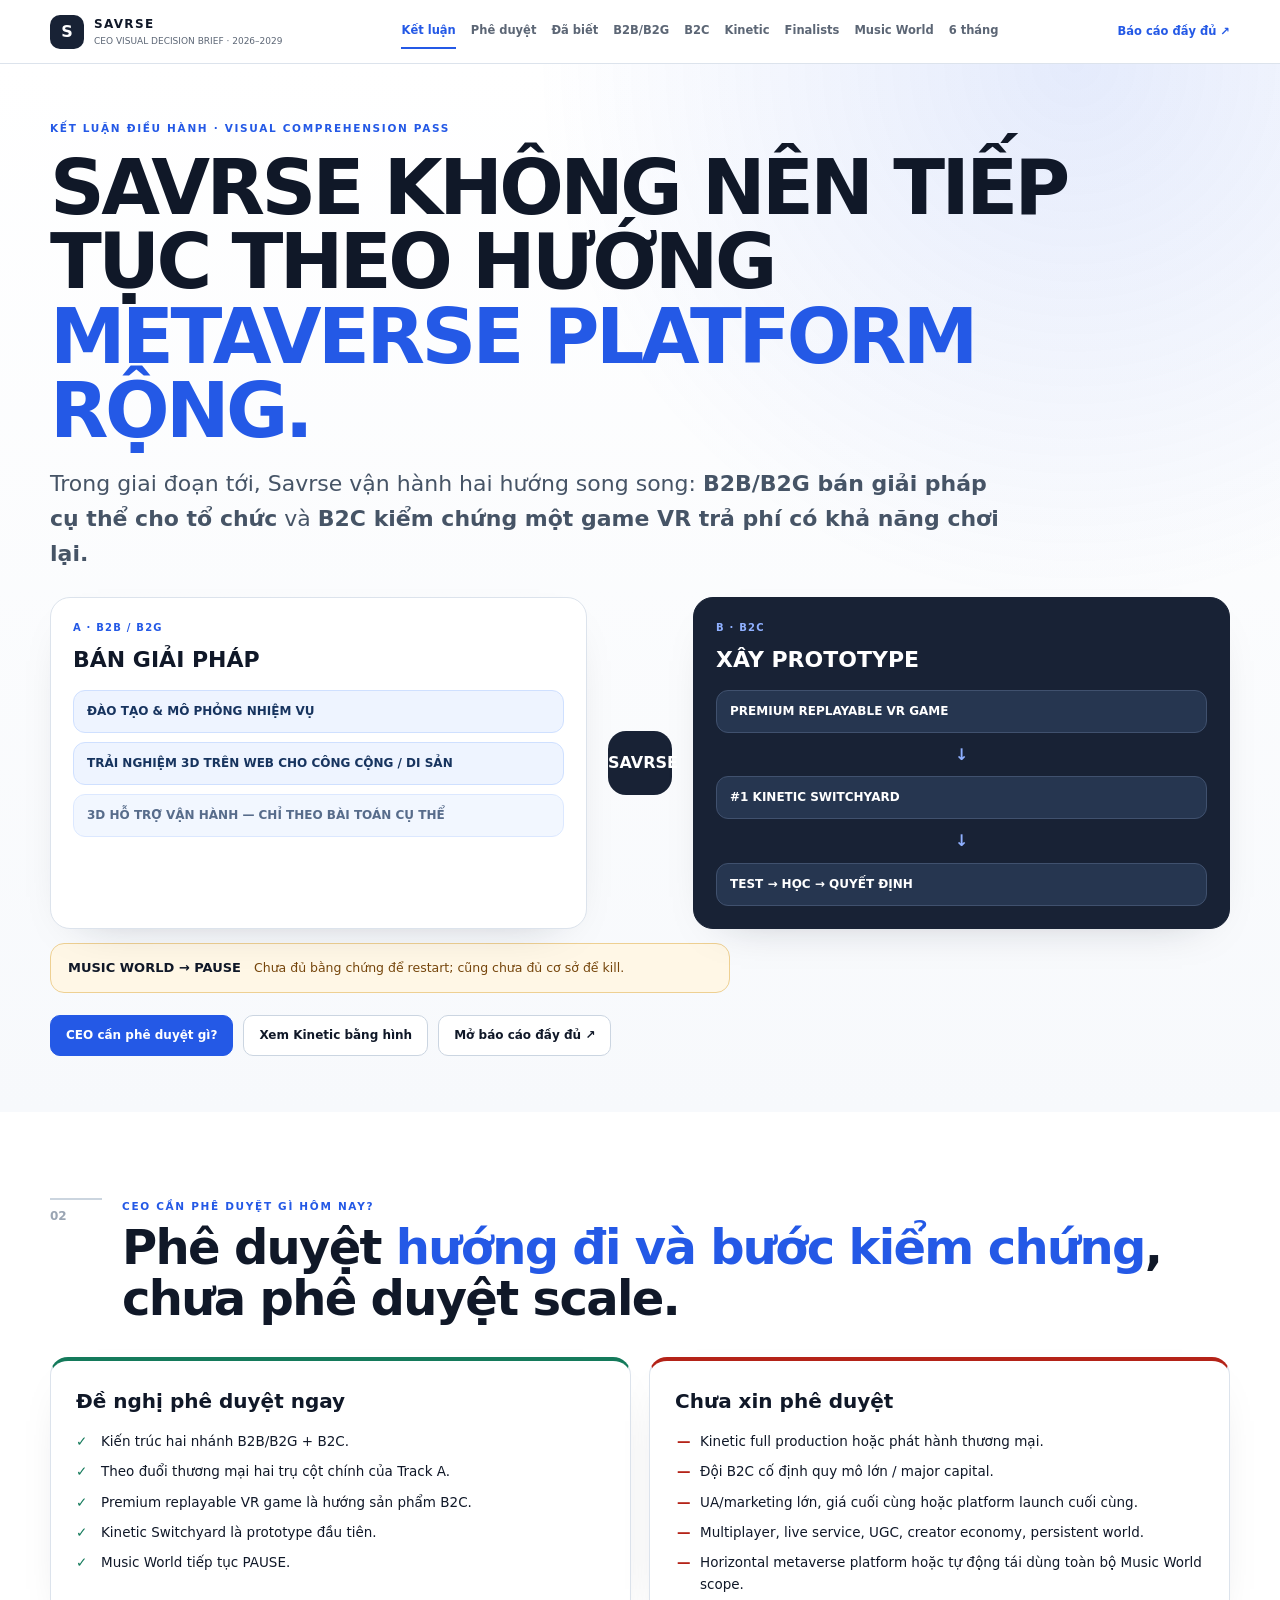
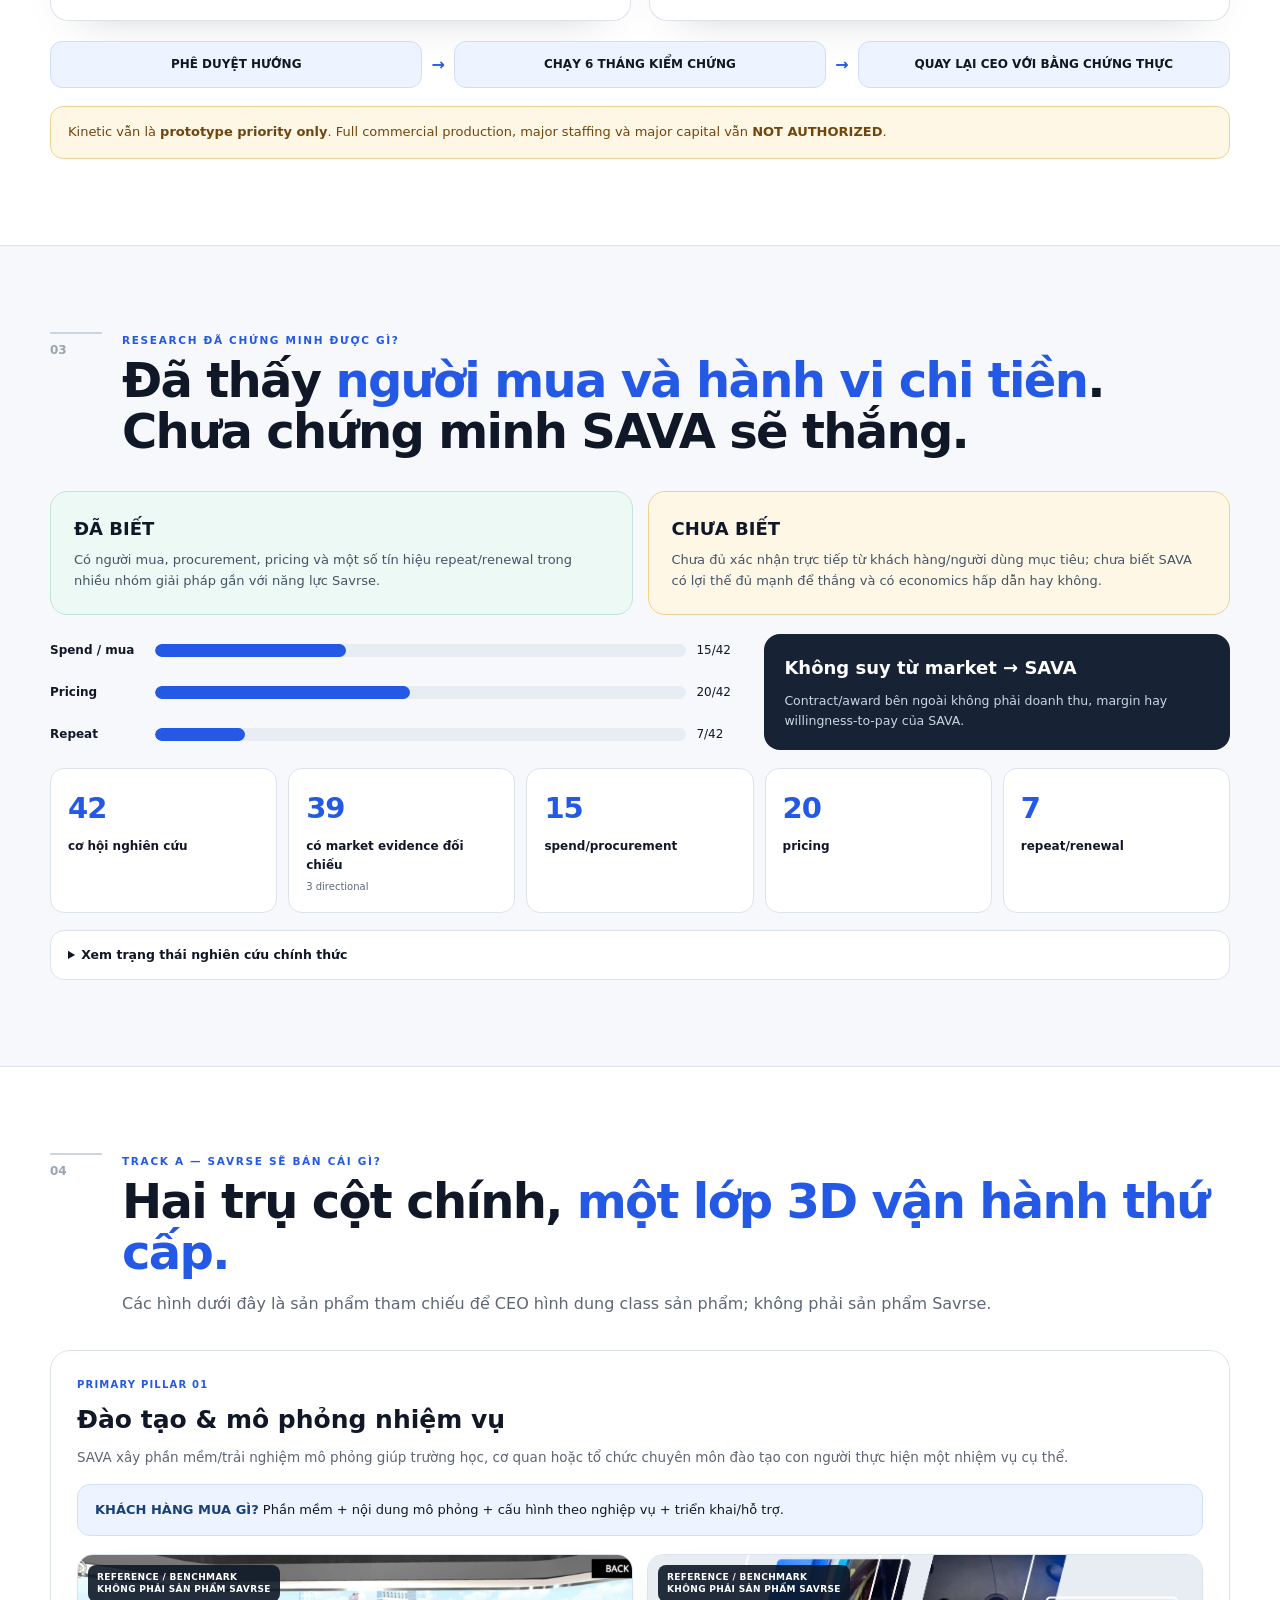
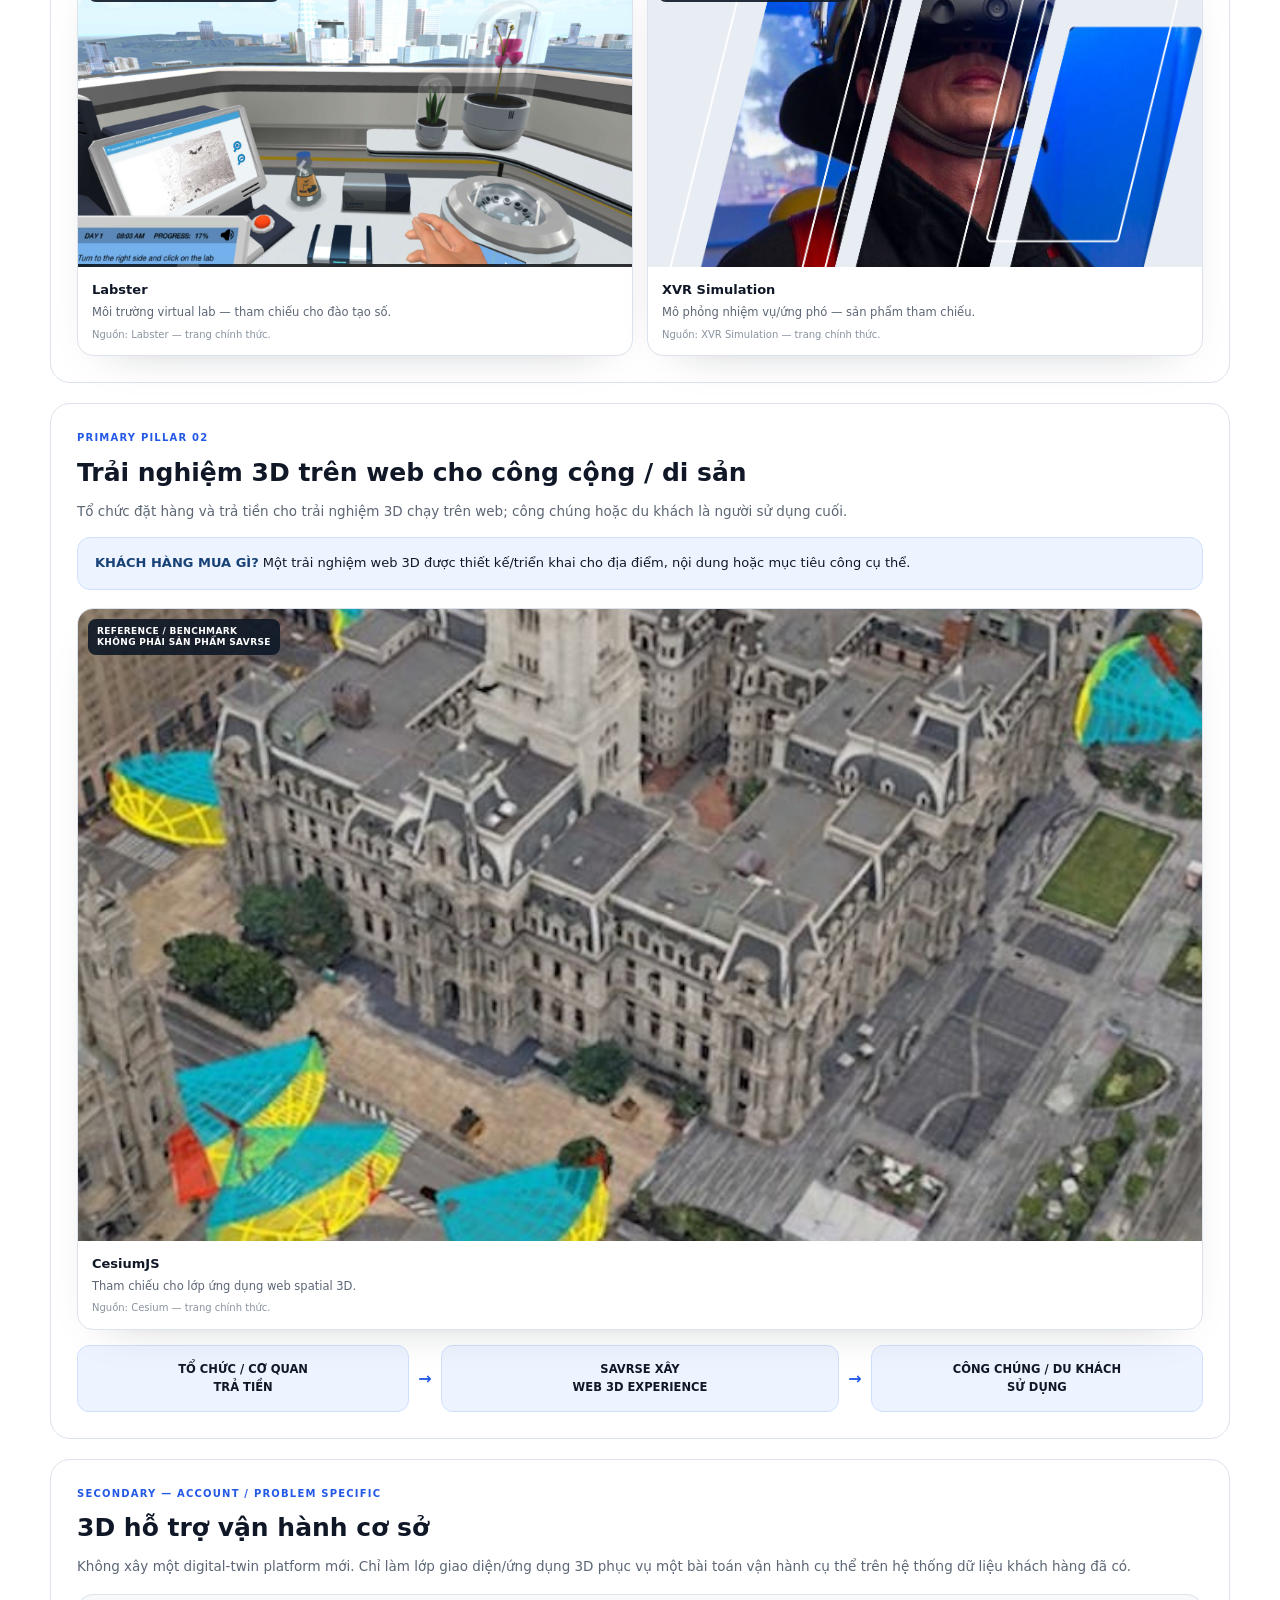
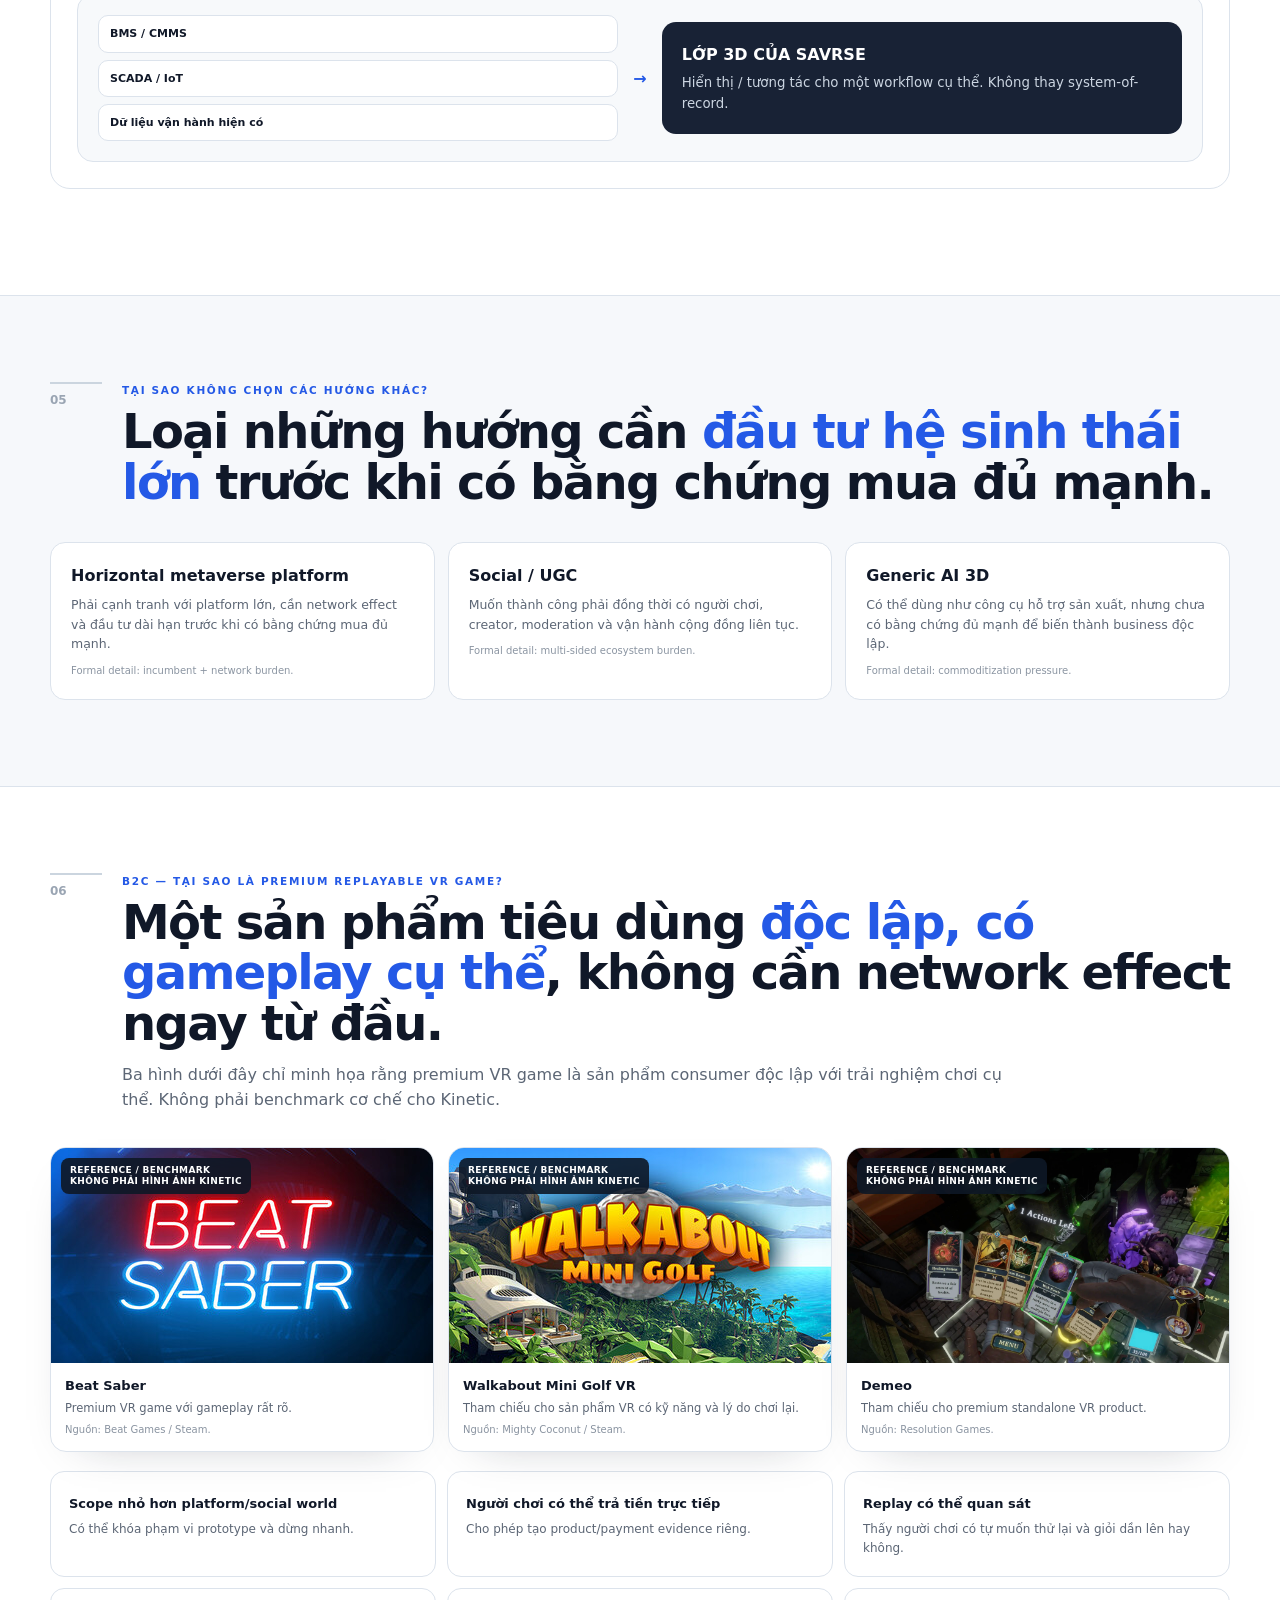
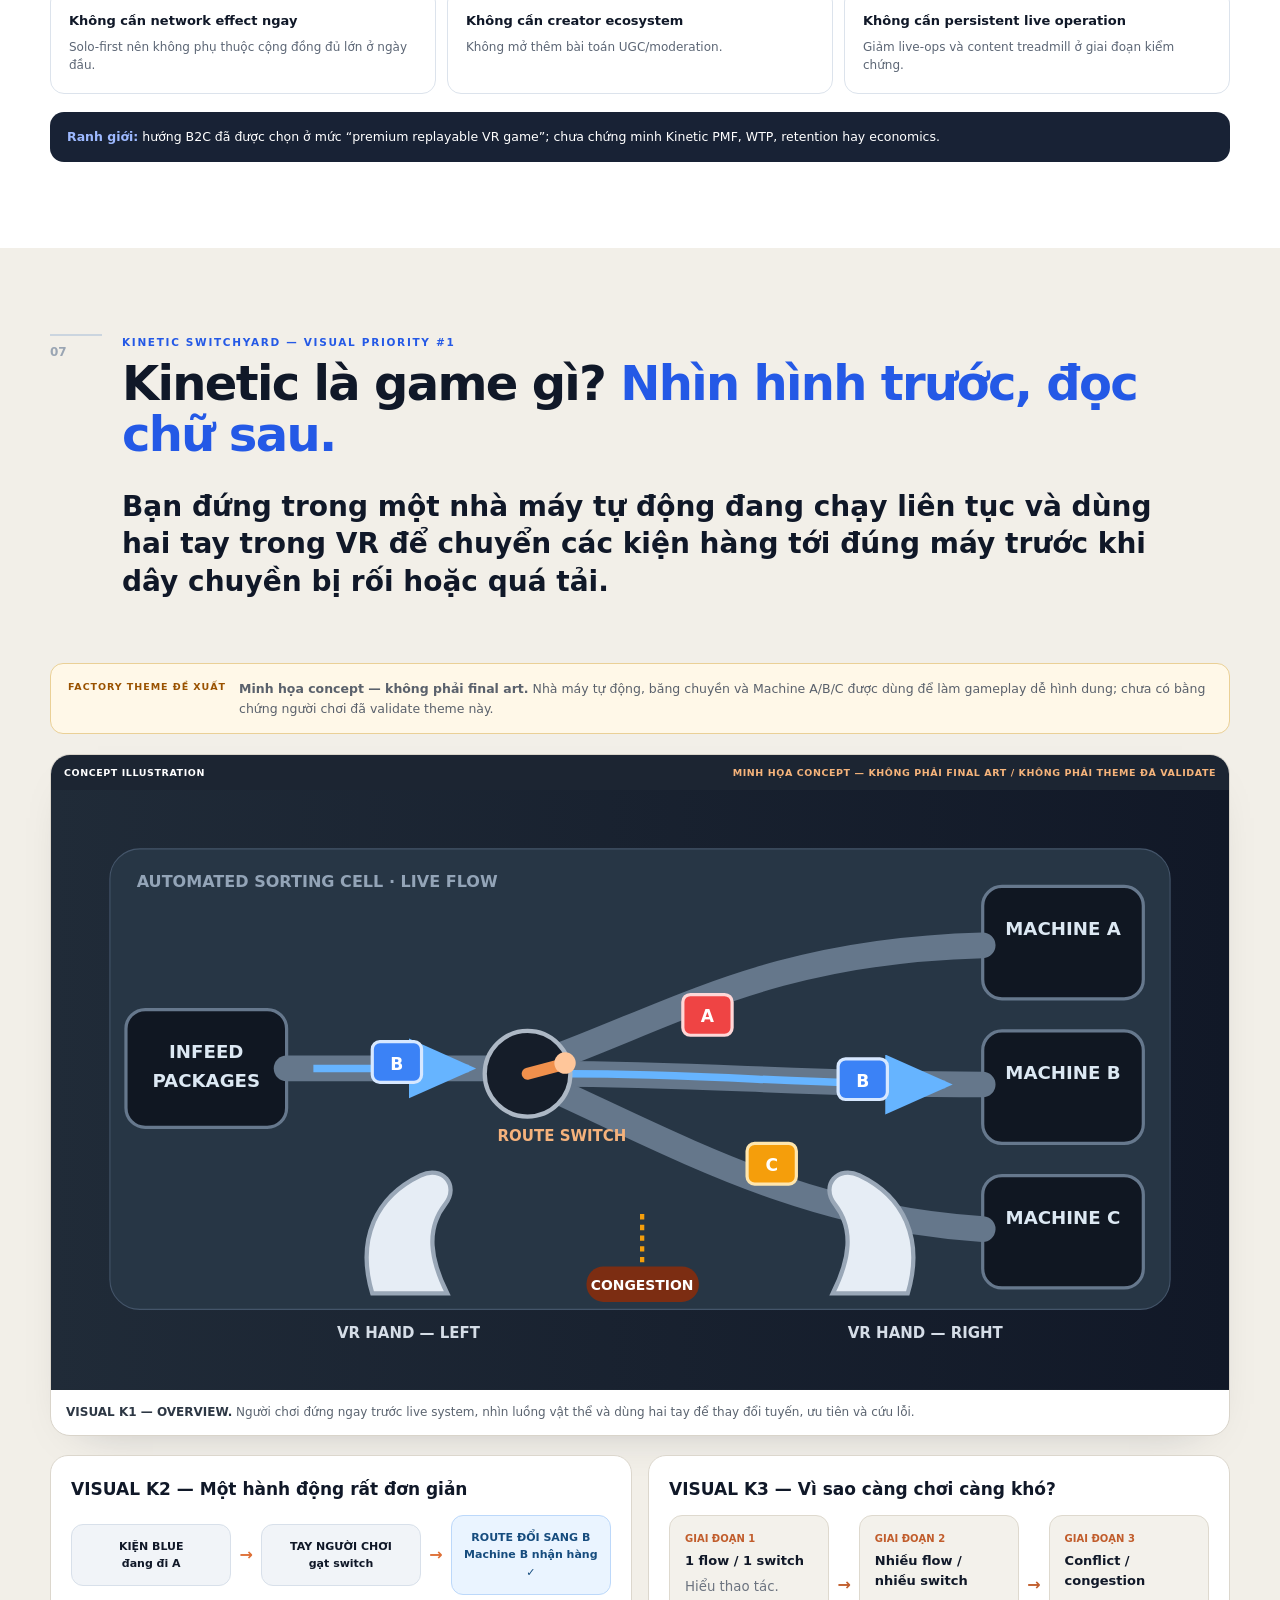
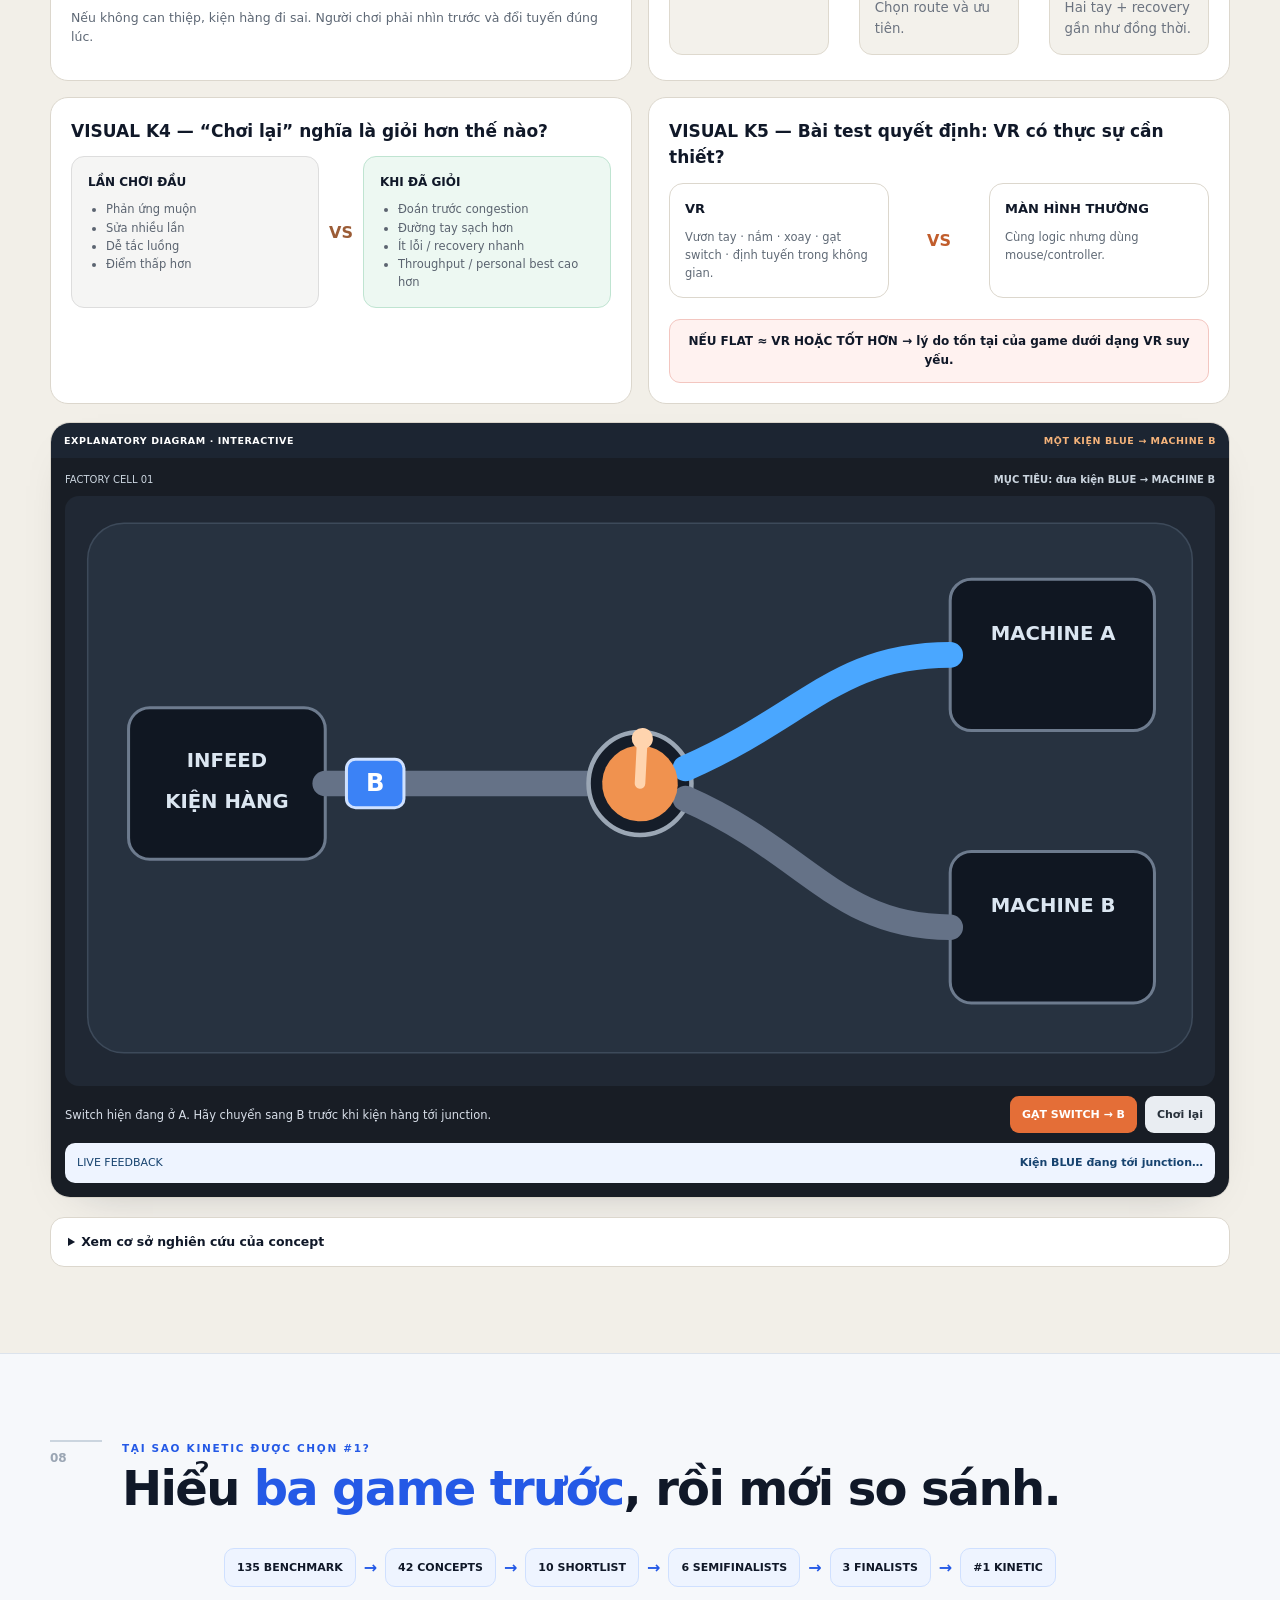
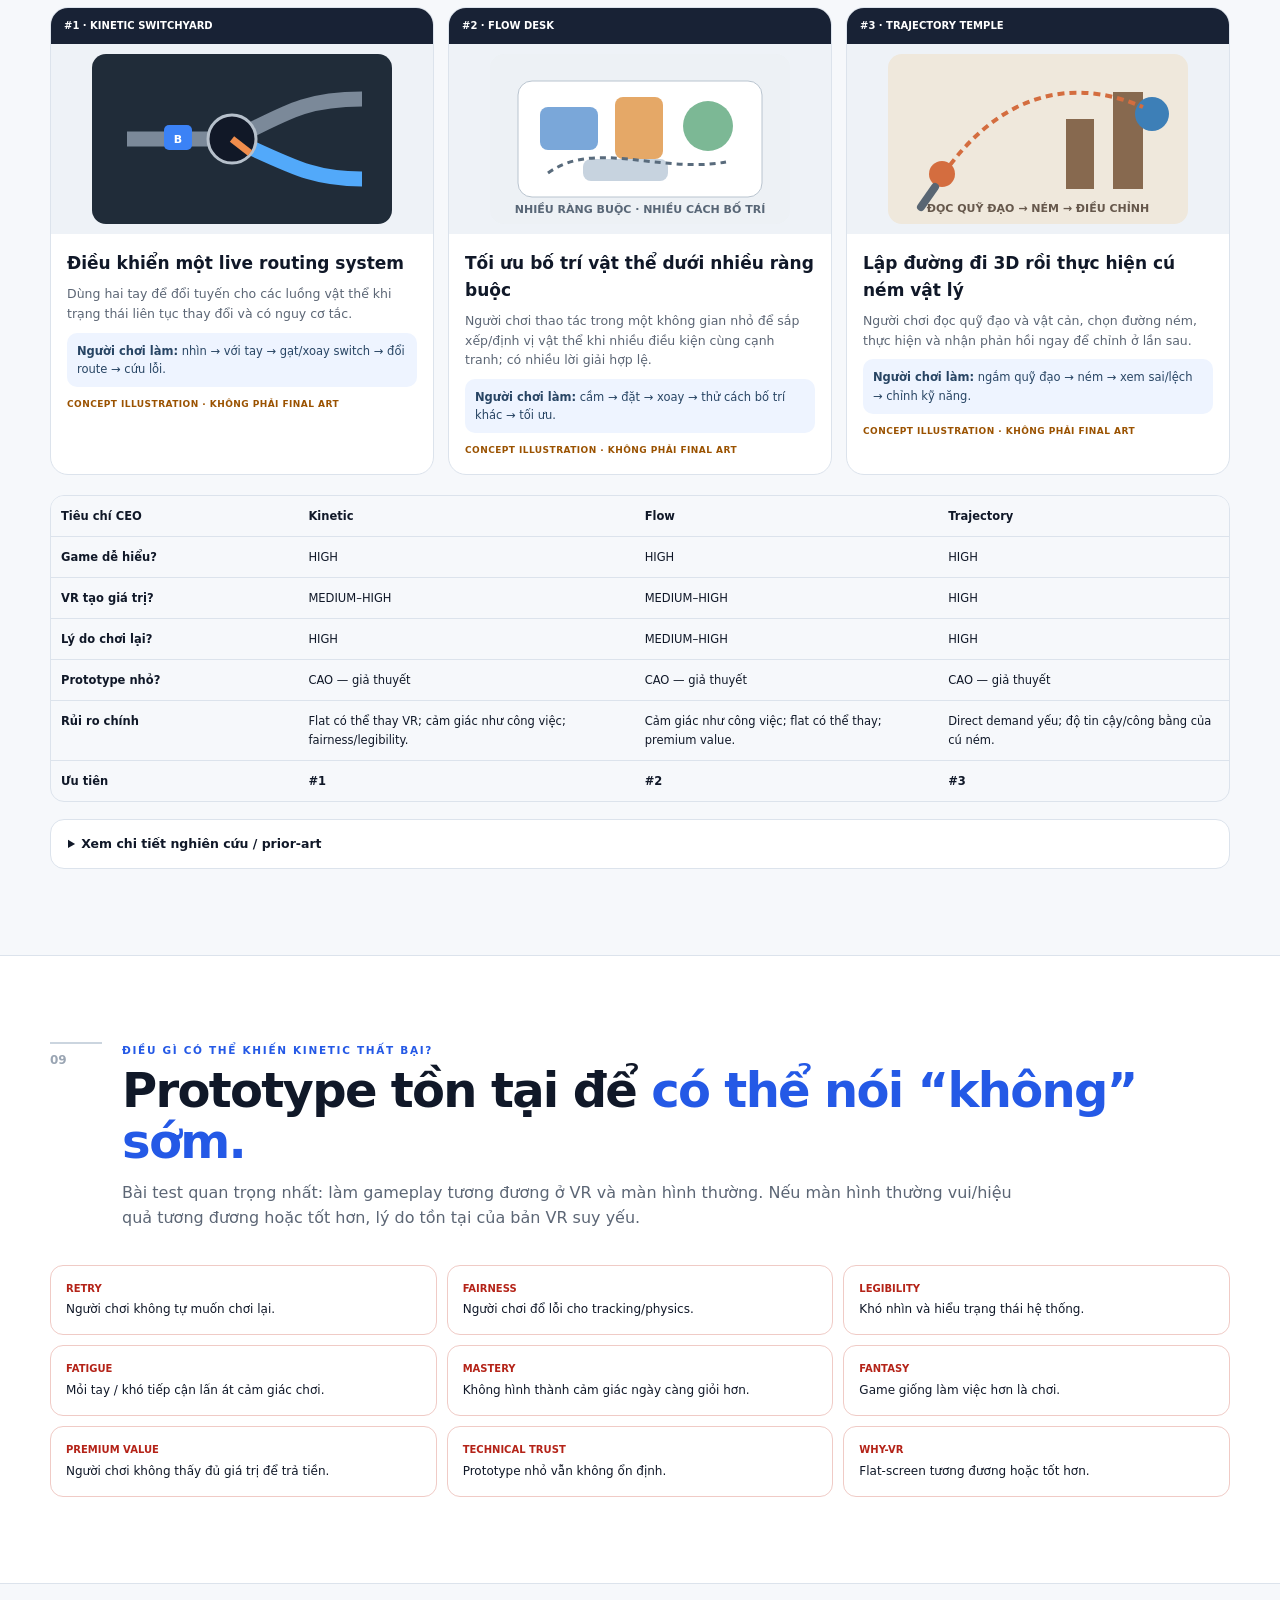
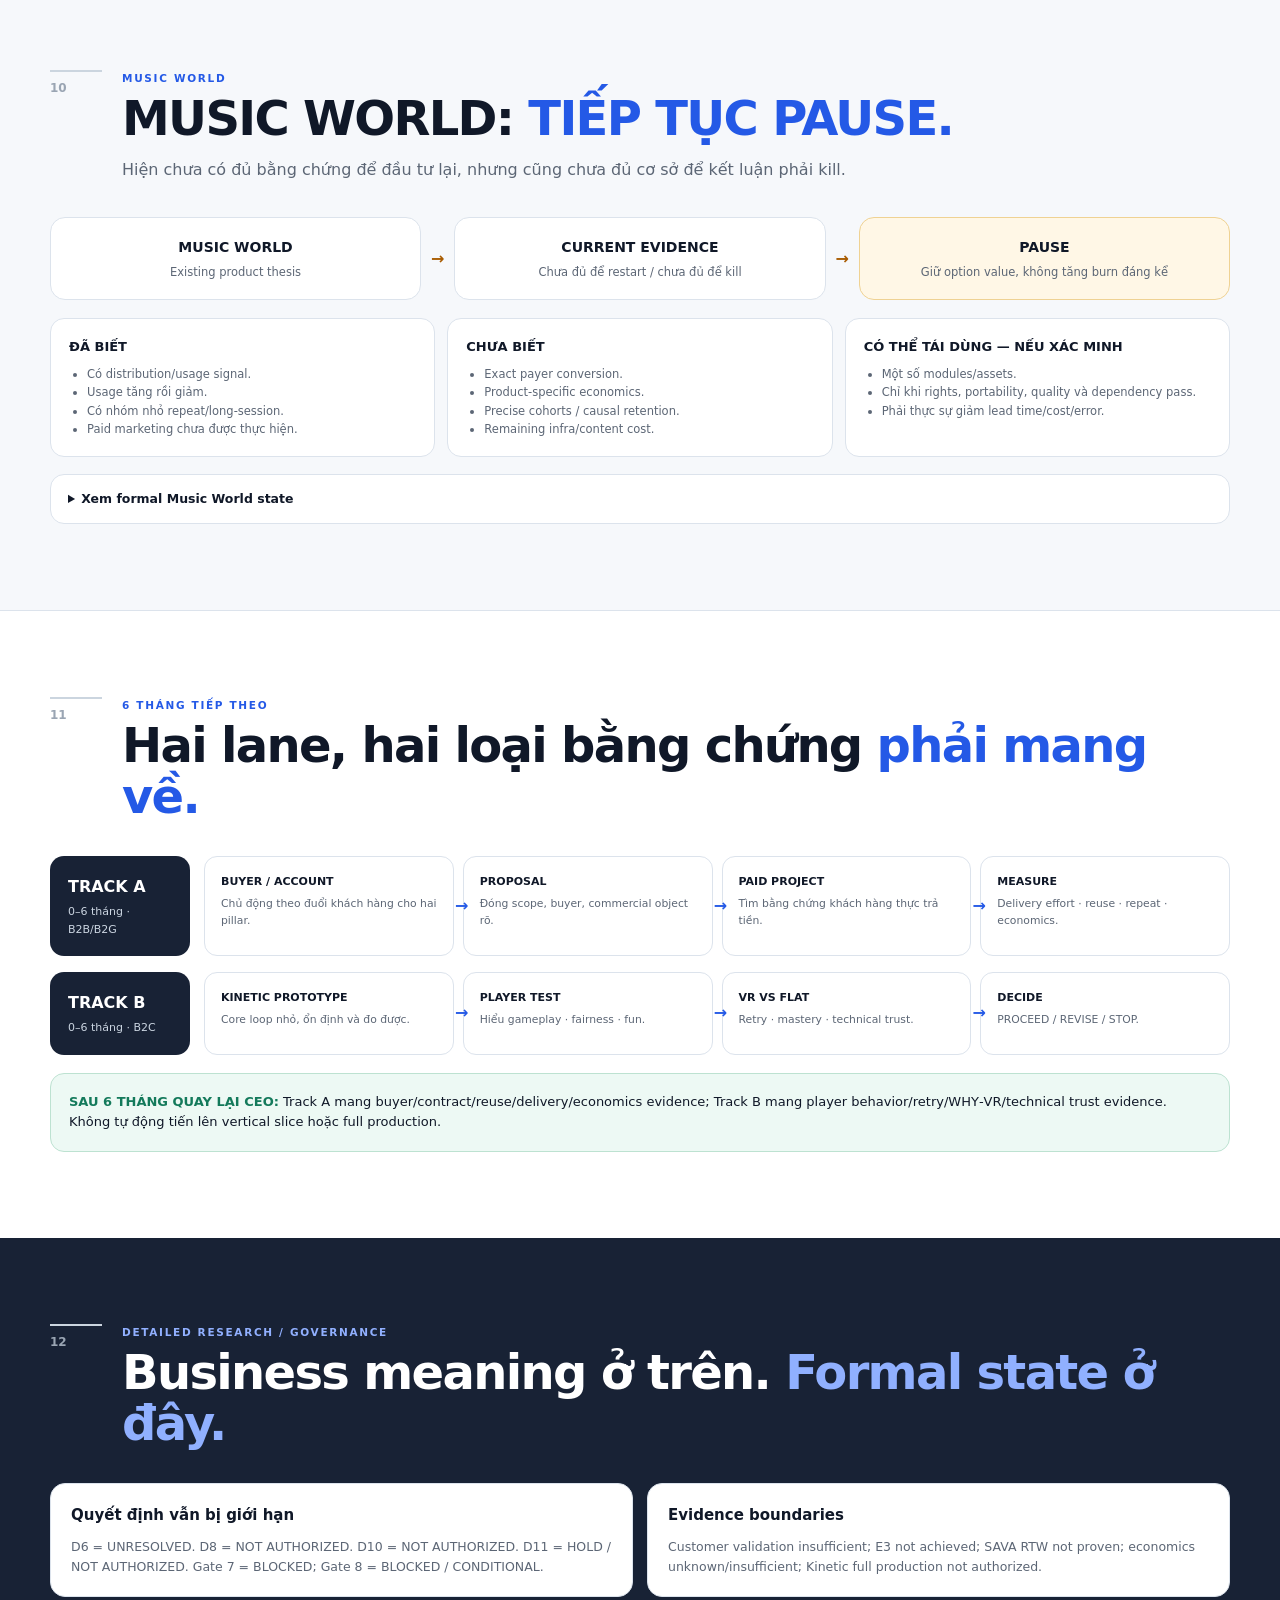
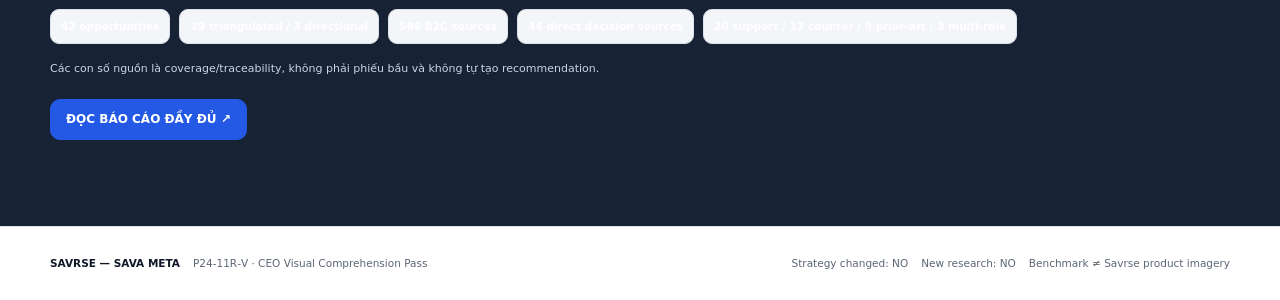
==== commit 5dd616c9: "Restore CEO visual storytelling and concept explanations" ====
--- a/index.html
+++ b/index.html
@@ -4,318 +4,115 @@
 <meta charset="utf-8">
 <meta name="viewport" content="width=device-width,initial-scale=1">
 <meta name="color-scheme" content="light">
-<title>Savrse 2026–2029 — CEO Decision Brief</title>
-<meta name="description" content="CEO-facing decision brief for Savrse — SAVA Meta. Plain-language comprehension pass derived from the authoritative P24 report without changing strategy or decision state.">
+<title>Savrse 2026–2029 — CEO Visual Decision Brief</title>
+<meta name="description" content="CEO-facing visual decision brief for Savrse — SAVA Meta. Visual storytelling restoration derived from the authoritative P24 report without changing strategy or decision state.">
 <style>
-:root{
-  --ink:#0f172a;--muted:#5f6b7a;--soft:#f6f8fb;--paper:#ffffff;--line:#dde3ea;--line2:#c8d1dc;
-  --blue:#255ee8;--blue2:#1747b8;--blueSoft:#eef4ff;--navy:#172033;--green:#13795b;--greenSoft:#edf9f4;
-  --amber:#a85b00;--amberSoft:#fff8e8;--red:#b42318;--redSoft:#fff2f0;--radius:18px;--max:1180px;
-  --shadow:0 16px 45px -30px rgba(15,23,42,.35);--font:Inter,ui-sans-serif,system-ui,-apple-system,"Segoe UI",sans-serif;
-}
-*{box-sizing:border-box} html{scroll-behavior:smooth;scroll-padding-top:72px} body{margin:0;font-family:var(--font);color:var(--ink);background:#fff;line-height:1.58;-webkit-font-smoothing:antialiased}
-a{color:inherit;text-decoration:none} button{font:inherit} .skip-link{position:fixed;left:14px;top:-70px;z-index:300;background:#fff;border:2px solid var(--blue);padding:10px 14px;border-radius:10px}.skip-link:focus{top:10px}
-.topbar{position:sticky;top:0;z-index:120;height:64px;display:flex;align-items:center;gap:22px;padding:0 max(18px,calc((100vw - var(--max))/2));background:rgba(255,255,255,.94);backdrop-filter:blur(14px);border-bottom:1px solid var(--line)}
-.brand{display:flex;align-items:center;gap:10px;min-width:max-content}.brand-mark{width:34px;height:34px;display:grid;place-items:center;border-radius:10px;background:var(--navy);color:#fff;font-weight:900}.brand b{display:block;font-size:12px;letter-spacing:.11em}.brand small{display:block;font-size:9px;color:var(--muted)}
-.nav-toggle{display:none;margin-left:auto;border:1px solid var(--line2);background:#fff;padding:8px 10px;border-radius:9px;font-weight:700}.topbar nav{margin:auto;display:flex;gap:17px}.topbar nav a{font-size:12px;font-weight:700;color:var(--muted);white-space:nowrap;border-bottom:2px solid transparent;padding:7px 0}.topbar nav a:hover,.topbar nav a.active{color:var(--blue);border-color:var(--blue)}.top-report{font-size:12px;font-weight:800;color:var(--blue);white-space:nowrap}
-.section{padding:88px max(20px,calc((100vw - var(--max))/2));position:relative}.section.soft{background:var(--soft);border-top:1px solid var(--line);border-bottom:1px solid var(--line)}.section.dark{background:var(--navy);color:#fff}.wrap{max-width:var(--max);margin:auto}.eyebrow{font-size:11px;font-weight:900;letter-spacing:.16em;color:var(--blue);text-transform:uppercase}.dark .eyebrow{color:#8db0ff}.section-head{display:grid;grid-template-columns:54px 1fr;gap:22px;margin-bottom:36px}.section-no{font-size:12px;font-weight:900;color:#9aa5b3;border-top:2px solid var(--line2);padding-top:7px}.section h2{font-size:clamp(31px,4vw,49px);line-height:1.05;letter-spacing:-.035em;margin:7px 0 0}.section h2 span{color:var(--blue)}.dark h2 span{color:#8db0ff}.section-intro{max-width:900px;color:var(--muted);font-size:17px;margin:14px 0 0}.dark .section-intro{color:#c8d1df}
-.hero{min-height:calc(100vh - 64px);display:flex;align-items:center;padding-top:55px;padding-bottom:55px;background:radial-gradient(circle at 82% 0,rgba(37,94,232,.11),transparent 38%),linear-gradient(180deg,#fff,#f8fafc)}.hero .wrap{width:100%}.hero h1{font-size:clamp(42px,6.2vw,76px);line-height:.98;letter-spacing:-.047em;margin:14px 0 20px;max-width:1020px}.hero h1 span{color:var(--blue)}.hero-lead{font-size:clamp(18px,2vw,23px);max-width:960px;margin:0 0 26px;color:#465466}.hero-decision{font-size:15px;font-weight:800;padding:14px 16px;border-left:4px solid var(--blue);background:#fff;border-radius:0 12px 12px 0;box-shadow:var(--shadow);max-width:920px}
-.hero-paths{display:grid;grid-template-columns:1.15fr 1fr .72fr;gap:14px;margin-top:24px}.hero-path{border:1px solid var(--line);border-radius:var(--radius);padding:20px;background:#fff;box-shadow:var(--shadow)}.hero-path.b2c{background:var(--navy);color:#fff;border-color:var(--navy)}.hero-path.pause{background:var(--amberSoft);border-color:#f1d59c}.path-label{font-size:10px;letter-spacing:.12em;font-weight:900;color:var(--blue);text-transform:uppercase}.hero-path.b2c .path-label{color:#8db0ff}.hero-path.pause .path-label{color:var(--amber)}.hero-path h3{font-size:20px;margin:8px 0 12px}.hero-path p{font-size:13px;color:var(--muted);margin:0}.hero-path.b2c p{color:#c9d3e2}.hero-solutions{display:grid;gap:8px;margin-top:12px}.hero-solutions span{display:block;padding:9px 11px;border-radius:10px;background:var(--blueSoft);font-size:12px;font-weight:750;color:#17345e}.hero-actions{display:flex;gap:10px;flex-wrap:wrap;margin-top:23px}.btn{display:inline-flex;align-items:center;justify-content:center;border:1px solid var(--line2);background:#fff;border-radius:10px;padding:10px 15px;font-size:12px;font-weight:800;cursor:pointer}.btn.primary{background:var(--blue);color:#fff;border-color:var(--blue)}.btn:hover{border-color:var(--blue);color:var(--blue)}.btn.primary:hover{background:var(--blue2);color:#fff}
-.decision-grid{display:grid;grid-template-columns:1fr 1fr;gap:18px}.decision-card{border:1px solid var(--line);border-radius:var(--radius);padding:26px;background:#fff;box-shadow:var(--shadow)}.decision-card.approve{border-top:4px solid var(--green)}.decision-card.defer{border-top:4px solid var(--red)}.decision-card h3{font-size:20px;margin:0 0 12px}.decision-card ul{margin:0;padding:0;list-style:none;display:grid;gap:9px}.decision-card li{position:relative;padding-left:25px;font-size:14px}.decision-card.approve li:before{content:"✓";position:absolute;left:0;color:var(--green);font-weight:900}.decision-card.defer li:before{content:"—";position:absolute;left:2px;color:var(--red);font-weight:900}.decision-note{margin-top:18px;padding:16px 18px;border-radius:13px;background:var(--amberSoft);border:1px solid #efd293;color:#70450c;font-size:13px}
-.meaning-grid{display:grid;grid-template-columns:1fr 1fr;gap:16px;margin-bottom:20px}.meaning-card{padding:24px;border-radius:var(--radius);border:1px solid var(--line);background:#fff}.meaning-card.known{background:var(--greenSoft);border-color:#bfe6d6}.meaning-card.unknown{background:var(--amberSoft);border-color:#efd293}.meaning-card h3{margin:0 0 8px;font-size:19px}.meaning-card p{margin:0;color:#435165}.metric-grid{display:grid;grid-template-columns:repeat(5,1fr);gap:12px}.metric{padding:18px;border:1px solid var(--line);border-radius:14px;background:#fff;min-height:126px}.metric strong{display:block;font-size:31px;letter-spacing:-.04em;color:var(--blue)}.metric span{display:block;font-size:12.5px;font-weight:800;margin-top:7px}.metric small{display:block;font-size:10.5px;color:var(--muted);margin-top:4px}
-details.disclosure{margin-top:18px;border:1px solid var(--line);background:#fff;border-radius:14px;padding:0 18px}details.disclosure>summary{cursor:pointer;font-size:13px;font-weight:850;padding:15px 0;color:#263448}details.disclosure[open]>summary{color:var(--blue)}.detail-body{padding:0 0 18px;color:var(--muted);font-size:13px}.detail-body ul{margin:8px 0 0;padding-left:20px}.detail-body p{margin:8px 0}.formal{font-family:ui-monospace,SFMono-Regular,Menlo,monospace;font-size:11px;color:#536075;background:#f3f5f8;border-radius:7px;padding:2px 5px}
-.sell-grid{display:grid;grid-template-columns:1fr 1fr;gap:18px}.sell-card{border:1px solid var(--line);border-radius:var(--radius);padding:26px;background:#fff}.sell-card.secondary{grid-column:1/-1;background:#f9fafb}.sell-role{font-size:10px;font-weight:900;letter-spacing:.12em;color:var(--blue);text-transform:uppercase}.sell-card.secondary .sell-role{color:#7d5a17}.sell-card h3{font-size:24px;margin:8px 0 10px}.sell-card>p{margin:0;color:var(--muted)}.buy-box{margin-top:17px;padding:16px;border-radius:13px;background:var(--blueSoft);border:1px solid #cfe0ff}.buy-box b{display:block;font-size:12px;color:#184277;margin-bottom:5px}.buy-box p{margin:0;font-size:13px}.facts{display:grid;grid-template-columns:1fr 1fr;gap:10px;margin-top:14px}.fact{padding:12px 13px;border:1px solid var(--line);border-radius:11px}.fact b{display:block;font-size:11px;color:#536075}.fact span{display:block;font-size:12.5px;margin-top:3px}
-.reason-grid{display:grid;grid-template-columns:repeat(3,1fr);gap:14px}.reason-card{border:1px solid var(--line);border-radius:15px;background:#fff;padding:21px}.reason-card h3{margin:0 0 8px;font-size:17px}.reason-card p{margin:0;color:var(--muted);font-size:13px}.reason-card small{display:block;color:#8993a0;margin-top:10px;font-size:10.5px}
-.b2c-grid{display:grid;grid-template-columns:repeat(3,1fr);gap:13px;margin-top:22px}.b2c-reason{padding:20px;border-radius:14px;border:1px solid var(--line);background:#fff}.b2c-reason b{display:block;font-size:14px}.b2c-reason p{font-size:12.5px;color:var(--muted);margin:6px 0 0}.boundary-strip{margin-top:18px;padding:16px 18px;border-radius:13px;background:var(--navy);color:#fff;font-size:13px}.boundary-strip b{color:#9bb9ff}
-.kinetic{background:#f2efe8}.kinetic .section-head{margin-bottom:20px}.kinetic-one{font-size:clamp(20px,2.3vw,28px);max-width:1020px;line-height:1.35;margin:10px 0 0}.theme-note{display:flex;gap:14px;align-items:flex-start;margin:22px 0;padding:16px 18px;border-radius:13px;background:#fff8ea;border:1px solid #edd096}.theme-pill{white-space:nowrap;font-size:10px;font-weight:900;letter-spacing:.1em;color:#9a5200}.theme-note div{font-size:13px;color:#5b5f66}.theme-note b{color:#2e3034}.kinetic-simple{display:grid;grid-template-columns:repeat(4,1fr);gap:12px}.simple-card{background:#fff;border:1px solid #ded9ce;border-radius:14px;padding:18px}.simple-card span{font-size:10px;font-weight:900;color:#c15c2b}.simple-card h3{font-size:15px;margin:6px 0}.simple-card p{font-size:12.5px;color:#5d6671;margin:0}
-.factory-wrap{display:grid;grid-template-columns:.78fr 1.22fr;gap:22px;margin-top:22px}.walkthrough{background:#fff;border:1px solid #ded9ce;border-radius:18px;padding:24px}.walkthrough>span{font-size:10px;font-weight:900;letter-spacing:.1em;color:#c15c2b}.walkthrough h3{font-size:22px;margin:7px 0 14px}.walkthrough ol{margin:0;padding:0;list-style:none;display:grid;gap:10px}.walkthrough li{display:grid;grid-template-columns:56px 1fr;gap:10px;font-size:12.5px}.walkthrough li b{color:#c15c2b}.factory-demo{background:#181d25;border-radius:18px;padding:14px;color:#fff;min-width:0}.factory-hud{display:flex;justify-content:space-between;gap:12px;padding:7px 7px 12px;font-size:10px;letter-spacing:.07em;color:#cbd5df}.factory-hud b{text-align:right;color:#fff}.factory-svg{width:100%;display:block;background:#202834;border-radius:14px}.factory-floor{fill:#273240;stroke:#3d4a5a}.machine rect{fill:#101722;stroke:#6d7b8e;stroke-width:2}.machine text{fill:#dbe6f1;font-size:13px;font-weight:800}.machine.target rect{stroke:#4aa7ff;stroke-width:3}.belt{fill:none;stroke:#657287;stroke-width:17;stroke-linecap:round}.belt.active{stroke:#4aa7ff}.junction-ring{fill:#151d29;stroke:#9ba7b5;stroke-width:3}.switch-handle circle{fill:#f0924f}.switch-handle line{stroke:#ffd4ae;stroke-width:7;stroke-linecap:round}.package-blue rect{fill:#3b82f6;stroke:#cfe1ff;stroke-width:2}.package-blue text{fill:#fff;font-weight:900;font-size:14px}.belt-label{fill:#9eabb9;font-size:11px}.factory-controls{display:grid;grid-template-columns:1fr auto auto;gap:8px;align-items:center;margin-top:10px}.factory-instruction{font-size:11.5px;color:#d7dee8}.factory-action,.factory-reset{border:0;border-radius:9px;padding:10px 12px;font-size:11px;font-weight:850;cursor:pointer}.factory-action{background:#e46e37;color:#fff}.factory-action:disabled{background:#6f7884}.factory-reset{background:#e9edf2;color:#27303a}.factory-result{margin-top:10px;padding:11px 12px;border-radius:10px;background:#eef4ff;color:#17436f;display:flex;justify-content:space-between;gap:12px;font-size:11px}.factory-result.success{background:#e9f7ef;color:#176143}.mastery{display:grid;grid-template-columns:.7fr 1.3fr;gap:18px;background:#fff;border:1px solid #ded9ce;border-radius:18px;padding:24px;margin-top:20px}.mastery h3{font-size:20px;margin:0 0 8px}.mastery p{font-size:13px;color:#606a76;margin:0}.ladder{display:grid;grid-template-columns:repeat(4,1fr);gap:8px}.ladder div{background:#f2efe8;border-radius:12px;padding:13px;min-height:104px}.ladder b{display:block;font-size:10px;color:#c15c2b}.ladder span{display:block;font-size:12.5px;font-weight:800;margin-top:5px}.ladder small{font-size:10.5px;color:#6f7780}.kinetic-warning{margin-top:18px;padding:16px 18px;background:#fff;border-radius:13px;border:1px solid #ded9ce;font-size:13px}
-.funnel{display:flex;gap:8px;align-items:center;flex-wrap:wrap;margin:18px 0 22px}.funnel span,.funnel strong{padding:10px 13px;border:1px solid var(--line);border-radius:10px;background:#fff;font-size:12px}.funnel strong{background:var(--blue);border-color:var(--blue);color:#fff}.funnel i{font-style:normal;color:var(--blue);font-weight:900}.concept-defs{display:grid;grid-template-columns:repeat(3,1fr);gap:13px;margin-bottom:15px}.concept-def{border:1px solid var(--line);border-radius:14px;background:#fff;padding:18px}.concept-def b{display:block;font-size:15px}.concept-def p{font-size:12.5px;color:var(--muted);margin:7px 0 0}.rank-badge{display:inline-block;margin-bottom:7px;padding:4px 7px;border-radius:999px;background:var(--blueSoft);color:var(--blue);font-size:10px;font-weight:900}.compare-cards{display:grid;grid-template-columns:repeat(3,1fr);gap:14px}.compare-card{border:1px solid var(--line);border-radius:15px;background:#fff;padding:19px}.compare-card.first{border-top:4px solid var(--blue)}.compare-card h3{margin:0 0 12px;font-size:16px}.compare-card dl{margin:0;display:grid;gap:10px}.compare-card dl div{display:grid;grid-template-columns:1fr auto;gap:9px;border-top:1px solid var(--line);padding-top:9px}.compare-card dt{font-size:11.5px;color:var(--muted)}.compare-card dd{margin:0;font-size:11.5px;font-weight:850;text-align:right}.compare-risk{display:block!important}.compare-risk dd{text-align:left;margin-top:4px;color:#6b4a0a;font-weight:650}.watch-line{margin-top:14px;font-size:12px;color:var(--muted)}
-.failure-test{display:grid;grid-template-columns:1fr 80px 1fr;gap:14px;align-items:center;margin-bottom:20px}.test-box{border:1px solid var(--line);border-radius:16px;background:#fff;padding:22px;text-align:center}.test-box b{display:block;font-size:18px}.test-box span{font-size:11px;color:var(--muted)}.vs{text-align:center;font-weight:900;color:var(--red)}.test-result{grid-column:1/-1;padding:14px 16px;background:var(--redSoft);border:1px solid #f2c6c2;border-radius:12px;text-align:center;color:#762d28;font-size:13px}.kill-grid{display:grid;grid-template-columns:repeat(3,1fr);gap:10px}.kill-grid span{padding:13px;border:1px solid var(--line);border-radius:11px;background:#fff;font-size:12.5px}
-.music-status{padding:22px 24px;border-radius:16px;background:var(--amberSoft);border:1px solid #efd293;margin-bottom:18px}.music-status h3{margin:0;font-size:24px;color:#7c4c0a}.music-status p{margin:7px 0 0;color:#6b583b}.music-grid{display:grid;grid-template-columns:repeat(3,1fr);gap:13px}.music-card{border:1px solid var(--line);border-radius:14px;background:#fff;padding:19px}.music-card h3{font-size:15px;margin:0 0 10px}.music-card ul{margin:0;padding-left:18px}.music-card li{font-size:12.5px;color:var(--muted);margin:6px 0}
-.month-grid{display:grid;grid-template-columns:1fr 1fr;gap:18px}.month-card{border:1px solid var(--line);border-radius:var(--radius);background:#fff;padding:25px}.month-card h3{font-size:22px;margin:0 0 6px}.month-card>p{font-size:13px;color:var(--muted);margin:0 0 14px}.month-card ol{margin:0;padding-left:21px}.month-card li{font-size:13px;margin:8px 0}.return-box{margin-top:18px;display:grid;grid-template-columns:1fr 1fr;gap:12px}.return-item{padding:17px;border-radius:13px;background:var(--blueSoft);border:1px solid #cfdefb;font-size:12.5px}.return-item b{display:block;color:#17447c;margin-bottom:5px}
-.formal-grid{display:grid;grid-template-columns:repeat(3,1fr);gap:12px}.formal-card{border:1px solid var(--line);border-radius:13px;background:#fff;padding:17px}.formal-card b{display:block;font-size:13px}.formal-card p{font-size:11.5px;color:var(--muted);margin:6px 0 0}.source-map{display:grid;grid-template-columns:repeat(4,1fr);gap:8px;margin-top:12px}.source-map span{padding:11px;border:1px solid var(--line);border-radius:9px;background:#f8fafc;font-size:11px;text-align:center}.source-map b{display:block;font-size:18px;color:var(--blue)}
-footer{padding:28px max(20px,calc((100vw - var(--max))/2));border-top:1px solid var(--line);background:#fff;color:var(--muted);font-size:11px;display:flex;justify-content:space-between;gap:20px;flex-wrap:wrap}footer b{color:var(--ink)}
-@media(max-width:1100px){.top-report{display:none}.topbar nav{gap:11px}.topbar nav a{font-size:11px}.metric-grid{grid-template-columns:repeat(3,1fr)}.hero-paths{grid-template-columns:1fr 1fr}.hero-path.pause{grid-column:1/-1}.factory-wrap{grid-template-columns:1fr}.kinetic-simple{grid-template-columns:repeat(2,1fr)}.mastery{grid-template-columns:1fr}.formal-grid{grid-template-columns:repeat(2,1fr)}}
-@media(max-width:820px){html{scroll-padding-top:58px}.topbar{height:56px;padding:0 14px}.brand small{display:none}.nav-toggle{display:block}.topbar nav{position:absolute;top:56px;left:0;right:0;display:none;flex-direction:column;gap:0;background:#fff;border-bottom:1px solid var(--line);padding:10px 16px 14px;box-shadow:var(--shadow)}.topbar nav.open{display:flex}.topbar nav a{padding:10px 5px;border-bottom:0}.section{padding:65px 18px}.section-head{grid-template-columns:1fr;gap:8px}.section-no{display:none}.hero{min-height:auto;padding-top:55px}.hero-paths,.decision-grid,.meaning-grid,.sell-grid,.month-grid{grid-template-columns:1fr}.sell-card.secondary{grid-column:auto}.reason-grid,.b2c-grid,.concept-defs,.compare-cards,.music-grid,.kill-grid{grid-template-columns:1fr 1fr}.metric-grid{grid-template-columns:repeat(2,1fr)}.failure-test{grid-template-columns:1fr}.vs{padding:0}.test-result{grid-column:auto}.return-box{grid-template-columns:1fr}.source-map{grid-template-columns:repeat(2,1fr)}}
-@media(max-width:560px){.section{padding:56px 14px}.hero h1{font-size:40px}.hero-lead{font-size:16px}.hero-paths,.reason-grid,.b2c-grid,.kinetic-simple,.concept-defs,.compare-cards,.music-grid,.kill-grid,.formal-grid{grid-template-columns:1fr}.metric-grid{grid-template-columns:1fr}.facts{grid-template-columns:1fr}.factory-controls{grid-template-columns:1fr}.factory-hud,.factory-result,.theme-note{flex-direction:column}.factory-hud b{text-align:left}.walkthrough li{grid-template-columns:48px 1fr}.ladder{grid-template-columns:1fr 1fr}.hero-decision{font-size:13px}.source-map{grid-template-columns:1fr 1fr}.section h2{font-size:31px}}
-@media(max-width:390px){.section{padding-left:12px;padding-right:12px}.hero h1{font-size:35px}.hero-path,.decision-card,.sell-card,.month-card{padding:19px}.ladder{grid-template-columns:1fr}.source-map{grid-template-columns:1fr}}
+:root{--ink:#101828;--muted:#5c6675;--soft:#f6f8fb;--paper:#fff;--line:#dce3ec;--blue:#2459e6;--blue2:#173ea8;--blueSoft:#eef4ff;--navy:#182235;--green:#147a5b;--greenSoft:#edf9f4;--amber:#a85b00;--amberSoft:#fff7e6;--red:#b42318;--redSoft:#fff2f0;--radius:18px;--max:1180px;--shadow:0 16px 46px -32px rgba(16,24,40,.35);--font:Inter,ui-sans-serif,system-ui,-apple-system,"Segoe UI",sans-serif}
+*{box-sizing:border-box}html{scroll-behavior:smooth;scroll-padding-top:70px}body{margin:0;font-family:var(--font);color:var(--ink);background:#fff;line-height:1.58;-webkit-font-smoothing:antialiased}a{color:inherit;text-decoration:none}img,svg{max-width:100%}button{font:inherit}.skip-link{position:fixed;left:12px;top:-70px;z-index:300;background:#fff;border:2px solid var(--blue);border-radius:10px;padding:9px 13px;font-weight:800}.skip-link:focus{top:10px}
+.topbar{position:sticky;top:0;z-index:120;height:64px;display:flex;align-items:center;gap:20px;padding:0 max(18px,calc((100vw - var(--max))/2));background:rgba(255,255,255,.95);backdrop-filter:blur(14px);border-bottom:1px solid var(--line)}.brand{display:flex;align-items:center;gap:10px;min-width:max-content}.brand-mark{width:34px;height:34px;display:grid;place-items:center;border-radius:10px;background:var(--navy);color:#fff;font-weight:900}.brand b{display:block;font-size:12px;letter-spacing:.11em}.brand small{display:block;font-size:9px;color:var(--muted)}.topbar nav{display:flex;gap:15px;margin:auto}.topbar nav a{font-size:11.5px;font-weight:750;color:var(--muted);white-space:nowrap;padding:7px 0;border-bottom:2px solid transparent}.topbar nav a:hover,.topbar nav a.active{color:var(--blue);border-color:var(--blue)}.top-report{font-size:11.5px;font-weight:850;color:var(--blue);white-space:nowrap}.nav-toggle{display:none;margin-left:auto;border:1px solid #cbd5e1;background:#fff;padding:8px 10px;border-radius:9px;font-weight:800}
+.section{padding:86px max(20px,calc((100vw - var(--max))/2));position:relative}.section.soft{background:var(--soft);border-top:1px solid var(--line);border-bottom:1px solid var(--line)}.section.dark{background:var(--navy);color:#fff}.section.kinetic{background:#f2efe8}.wrap{max-width:var(--max);margin:auto}.eyebrow{font-size:10.5px;font-weight:900;letter-spacing:.16em;color:var(--blue);text-transform:uppercase}.dark .eyebrow{color:#91b0ff}.section-head{display:grid;grid-template-columns:52px 1fr;gap:20px;margin-bottom:34px}.section-no{font-size:12px;font-weight:900;color:#9aa5b3;border-top:2px solid #cbd5df;padding-top:7px}.section h2{font-size:clamp(30px,4vw,48px);line-height:1.06;letter-spacing:-.035em;margin:7px 0 0}.section h2 span{color:var(--blue)}.dark h2 span{color:#90b0ff}.section-intro{max-width:900px;font-size:16px;color:var(--muted);margin:13px 0 0}.dark .section-intro{color:#c7d0df}.micro{font-size:11.5px;color:var(--muted)}
+.hero{min-height:calc(100vh - 64px);display:flex;align-items:center;background:radial-gradient(circle at 84% 0,rgba(36,89,230,.12),transparent 36%),linear-gradient(180deg,#fff,#f7f9fc);padding-top:56px;padding-bottom:56px}.hero .wrap{width:100%}.hero h1{font-size:clamp(42px,6.1vw,76px);line-height:.98;letter-spacing:-.047em;margin:14px 0 19px;max-width:1060px}.hero h1 span{color:var(--blue)}.hero-lead{font-size:clamp(18px,2vw,22px);max-width:960px;color:#465466;margin:0 0 22px}.hero-architecture{margin-top:25px;display:grid;grid-template-columns:1fr 76px 1fr;align-items:stretch;gap:15px}.hero-center{display:grid;place-items:center}.hero-center div{width:64px;height:64px;border-radius:18px;background:var(--navy);color:#fff;display:grid;place-items:center;font-weight:900;box-shadow:var(--shadow)}.track-visual{border:1px solid var(--line);border-radius:20px;background:#fff;padding:22px;box-shadow:var(--shadow)}.track-visual.b2c{background:var(--navy);color:#fff;border-color:var(--navy)}.track-kicker{font-size:10px;font-weight:900;letter-spacing:.12em;color:var(--blue)}.track-visual.b2c .track-kicker{color:#8fb0ff}.track-visual h3{font-size:22px;margin:7px 0 13px}.visual-tree{display:grid;gap:9px}.visual-node{border-radius:12px;padding:11px 13px;background:var(--blueSoft);font-size:12px;font-weight:800;color:#17345f;border:1px solid #cfe0ff}.track-visual.b2c .visual-node{background:#263650;color:#fff;border-color:#40516e}.visual-arrow{text-align:center;color:var(--blue);font-weight:900}.track-visual.b2c .visual-arrow{color:#8fb0ff}.hero-pause{margin-top:14px;display:flex;align-items:center;gap:13px;padding:14px 17px;border-radius:14px;background:var(--amberSoft);border:1px solid #eed092;max-width:680px}.hero-pause b{font-size:13px}.hero-pause span{font-size:12.5px;color:#75450b}.hero-actions{display:flex;gap:10px;flex-wrap:wrap;margin-top:22px}.btn{display:inline-flex;align-items:center;justify-content:center;border:1px solid #cbd5e1;background:#fff;border-radius:10px;padding:10px 15px;font-size:12px;font-weight:850;cursor:pointer}.btn.primary{background:var(--blue);color:#fff;border-color:var(--blue)}.btn:hover{border-color:var(--blue);color:var(--blue)}.btn.primary:hover{background:var(--blue2);color:#fff}
+.decision-grid{display:grid;grid-template-columns:1fr 1fr;gap:18px}.decision-card{padding:25px;border-radius:18px;border:1px solid var(--line);background:#fff;box-shadow:var(--shadow)}.decision-card.approve{border-top:4px solid var(--green)}.decision-card.defer{border-top:4px solid var(--red)}.decision-card h3{font-size:20px;margin:0 0 13px}.decision-card ul{list-style:none;margin:0;padding:0;display:grid;gap:9px}.decision-card li{position:relative;padding-left:25px;font-size:13.5px}.decision-card.approve li:before{content:"✓";position:absolute;left:0;color:var(--green);font-weight:900}.decision-card.defer li:before{content:"—";position:absolute;left:2px;color:var(--red);font-weight:900}.decision-flow{margin-top:20px;display:grid;grid-template-columns:1fr auto 1fr auto 1fr;gap:9px;align-items:center}.decision-flow span{padding:13px;border-radius:12px;text-align:center;background:var(--blueSoft);border:1px solid #cfddfb;font-size:12px;font-weight:850}.decision-flow i{font-style:normal;color:var(--blue);font-weight:900}.decision-note{margin-top:18px;padding:15px 17px;border-radius:13px;background:var(--amberSoft);border:1px solid #efd293;color:#71460e;font-size:13px}
+.meaning-grid{display:grid;grid-template-columns:1fr 1fr;gap:15px}.meaning-card{padding:23px;border-radius:17px;border:1px solid var(--line);background:#fff}.meaning-card.known{background:var(--greenSoft);border-color:#bfe6d6}.meaning-card.unknown{background:var(--amberSoft);border-color:#efd293}.meaning-card h3{font-size:18px;margin:0 0 7px}.meaning-card p{margin:0;color:#455366;font-size:13px}.evidence-diagram{display:grid;grid-template-columns:1.2fr .8fr;gap:16px;margin-top:19px}.evidence-bars{display:grid;gap:10px}.evidence-bar{display:grid;grid-template-columns:95px 1fr 52px;gap:10px;align-items:center;font-size:12px}.evidence-bar b{font-size:12px}.bar-track{height:13px;background:#e8edf3;border-radius:999px;overflow:hidden}.bar-fill{height:100%;background:var(--blue);border-radius:999px}.evidence-warning{padding:20px;border-radius:16px;background:var(--navy);color:#fff}.evidence-warning b{display:block;font-size:18px}.evidence-warning span{display:block;color:#cbd5e1;font-size:12.5px;margin-top:8px}.metric-grid{display:grid;grid-template-columns:repeat(5,1fr);gap:11px;margin-top:18px}.metric{padding:17px;border:1px solid var(--line);border-radius:14px;background:#fff}.metric strong{display:block;font-size:29px;color:var(--blue);letter-spacing:-.035em}.metric span{display:block;font-size:12px;font-weight:800;margin-top:5px}.metric small{display:block;font-size:10px;color:var(--muted);margin-top:4px}details.disclosure{margin-top:17px;border:1px solid var(--line);border-radius:14px;background:#fff;padding:0 17px}details.disclosure>summary{cursor:pointer;padding:14px 0;font-size:12.5px;font-weight:850}.detail-body{padding:0 0 17px;color:var(--muted);font-size:12.5px}.formal{font-family:ui-monospace,SFMono-Regular,Menlo,monospace;font-size:10.5px;background:#f2f4f7;border-radius:6px;padding:2px 5px;color:#475467}
+.sell-card{padding:26px;border:1px solid var(--line);border-radius:20px;background:#fff;margin-bottom:20px}.sell-head{display:grid;grid-template-columns:1fr auto;gap:20px;align-items:start}.sell-role{font-size:10px;font-weight:900;letter-spacing:.12em;color:var(--blue)}.sell-card h3{font-size:25px;margin:7px 0 8px}.sell-card>p,.sell-head p{color:var(--muted);font-size:13.5px;margin:0}.what-buys{padding:15px 17px;background:var(--blueSoft);border:1px solid #cfe0ff;border-radius:13px;margin-top:15px;font-size:13px}.what-buys b{color:#184277}.benchmark-row{display:grid;grid-template-columns:repeat(2,1fr);gap:14px;margin-top:18px}.benchmark-row.one{grid-template-columns:minmax(0,1fr)}.benchmark-card{position:relative;overflow:hidden;border-radius:16px;border:1px solid var(--line);background:#fff;box-shadow:var(--shadow)}.benchmark-media{display:block;position:relative;aspect-ratio:16/9;background:#e8edf3;overflow:hidden}.benchmark-media img{display:block;width:100%;height:100%;object-fit:cover}.benchmark-badge{position:absolute;left:10px;top:10px;max-width:210px;background:rgba(14,24,38,.9);color:#fff;padding:7px 9px;border-radius:8px;font-size:9px;line-height:1.25;font-weight:900;letter-spacing:.04em}.benchmark-caption{padding:13px 14px}.benchmark-caption b{display:block;font-size:13px}.benchmark-caption span{display:block;font-size:11.5px;color:var(--muted);margin-top:3px}.benchmark-caption small{display:block;font-size:10px;color:#8993a0;margin-top:5px}.payer-diagram{margin-top:15px;display:grid;grid-template-columns:1fr auto 1.2fr auto 1fr;gap:9px;align-items:center}.payer-diagram span{padding:14px;border-radius:12px;background:var(--blueSoft);border:1px solid #cfe0ff;text-align:center;font-size:11.5px;font-weight:850}.payer-diagram i{font-style:normal;color:var(--blue);font-weight:900}.ops-diagram{margin-top:17px;border-radius:16px;background:#f7f9fb;border:1px solid var(--line);padding:20px;display:grid;grid-template-columns:1fr auto 1fr;gap:15px;align-items:center}.system-stack{display:grid;gap:7px}.system-stack span{padding:9px 11px;border:1px solid var(--line);border-radius:10px;background:#fff;font-size:11px;font-weight:800}.ops-arrow{text-align:center;color:var(--blue);font-weight:900}.ops-layer{padding:20px;border-radius:14px;background:var(--navy);color:#fff}.ops-layer b{display:block}.ops-layer small{display:block;margin-top:5px;color:#cbd5e1}
+.exclude-grid{display:grid;grid-template-columns:repeat(3,1fr);gap:13px}.exclude-card{padding:20px;border:1px solid var(--line);border-radius:15px;background:#fff}.exclude-card h3{font-size:16px;margin:0 0 7px}.exclude-card p{font-size:12.5px;color:var(--muted);margin:0}.exclude-card small{font-size:10px;color:#8b95a2;display:block;margin-top:9px}
+.vr-bench-grid{display:grid;grid-template-columns:repeat(3,1fr);gap:14px;margin-top:19px}.vr-reasons{display:grid;grid-template-columns:repeat(3,1fr);gap:11px;margin-top:19px}.vr-reason{padding:18px;border-radius:14px;border:1px solid var(--line);background:#fff}.vr-reason b{font-size:13px}.vr-reason p{font-size:12px;color:var(--muted);margin:5px 0 0}.b2c-boundary{margin-top:18px;border-radius:14px;padding:15px 17px;background:var(--navy);color:#fff;font-size:12.5px}.b2c-boundary b{color:#9db9ff}
+.kinetic-one{font-size:clamp(20px,2.4vw,28px);line-height:1.35;max-width:1040px}.theme-note{display:flex;gap:13px;align-items:flex-start;margin:19px 0;padding:15px 17px;border-radius:13px;background:#fff8e8;border:1px solid #ead096}.theme-pill{white-space:nowrap;font-size:9.5px;font-weight:900;letter-spacing:.1em;color:#9a5200}.theme-note div{font-size:12.5px;color:#5a616c}.concept-frame{border:1px solid #d9d4ca;border-radius:20px;overflow:hidden;background:#fff;margin-top:20px;box-shadow:var(--shadow)}.concept-label{display:flex;justify-content:space-between;gap:10px;flex-wrap:wrap;padding:10px 13px;background:#1c2532;color:#fff;font-size:9.5px;font-weight:900;letter-spacing:.06em}.concept-label span:last-child{color:#f6b47b}.concept-svg{display:block;width:100%;background:#222b36}.concept-caption{padding:13px 15px;color:#5b6470;font-size:12px}.concept-caption b{color:#2d3744}.route-to-a,.route-to-b{transition:stroke .2s}.route-to-a.active,.route-to-b.active{stroke:#4aa7ff!important}.route-to-a:not(.active),.route-to-b:not(.active){stroke:#657287!important}#factory-package.running{animation:pkgToB 2.5s ease-in-out forwards}.factory-result.success{background:#e9f7ef!important;color:#176143!important}#factory-switch:disabled{background:#6f7884!important;cursor:default}@keyframes pkgToB{0%{transform:translate(205px,190px)}45%{transform:translate(370px,190px)}100%{transform:translate(600px,285px)}}.kinetic-visual-grid{display:grid;grid-template-columns:1fr 1fr;gap:16px;margin-top:19px}.visual-card{border:1px solid #dcd7cd;border-radius:18px;background:#fff;padding:20px}.visual-card h3{font-size:17px;margin:0 0 12px}.visual-card p{font-size:12.5px;color:#5e6875}.action-flow{display:grid;grid-template-columns:1fr auto 1fr auto 1fr;gap:8px;align-items:center}.action-node{padding:13px 10px;border-radius:12px;text-align:center;background:#f1f4f8;border:1px solid #d8e0ea;font-size:11px;font-weight:850}.action-node.target{background:#eaf4ff;border-color:#bcd8fa;color:#164c7e}.action-flow i{font-style:normal;color:#de6f35;font-weight:900}.escalation{display:grid;grid-template-columns:1fr auto 1fr auto 1fr;gap:8px;align-items:stretch}.stage{padding:15px;border-radius:13px;background:#f3f1eb;border:1px solid #ded9ce}.stage strong{display:block;font-size:10px;color:#c15d2c}.stage b{display:block;font-size:13px;margin-top:4px}.stage small{display:block;color:#6c7480;margin-top:5px}.escalation i{align-self:center;font-style:normal;color:#c15d2c;font-weight:900}.mastery-compare{display:grid;grid-template-columns:1fr auto 1fr;gap:10px;align-items:stretch}.mastery-side{padding:16px;border-radius:13px;background:#f5f5f4;border:1px solid #ddd}.mastery-side.good{background:#edf8f2;border-color:#bfe4d1}.mastery-side h4{font-size:12px;margin:0 0 8px}.mastery-side ul{font-size:11.5px;color:#5b6470;margin:0;padding-left:18px}.vs{display:grid;place-items:center;font-weight:900;color:#9b5c36}.vrflat{display:grid;grid-template-columns:1fr 76px 1fr;gap:12px;align-items:stretch}.test-side{border:1px solid #dcd7cd;border-radius:14px;padding:15px;background:#fff}.test-side h4{margin:0 0 8px;font-size:13px}.test-side p{margin:0;font-size:11.5px;color:#606a76}.test-versus{display:grid;place-items:center;font-weight:900;color:#c15d2c}.test-outcome{grid-column:1/-1;margin-top:9px;padding:12px;border-radius:11px;background:#fff2f0;border:1px solid #f3c6c0;font-size:12px;text-align:center}.research-drawer{margin-top:19px;border:1px solid #dcd7cd;border-radius:14px;background:#fff;padding:0 17px}.research-drawer summary{padding:14px 0;font-size:12.5px;font-weight:850;cursor:pointer}.research-drawer .detail-body{color:#626c78}
+.funnel{display:flex;align-items:center;justify-content:center;gap:8px;flex-wrap:wrap;margin-bottom:20px}.funnel span{padding:10px 12px;border-radius:10px;background:var(--blueSoft);border:1px solid #cfe0ff;font-size:11px;font-weight:850}.funnel i{font-style:normal;color:var(--blue);font-weight:900}.finalist-grid{display:grid;grid-template-columns:repeat(3,1fr);gap:14px}.finalist-card{border:1px solid var(--line);border-radius:18px;background:#fff;overflow:hidden}.finalist-card .rank{padding:10px 13px;background:var(--navy);color:#fff;font-size:10px;font-weight:900}.mini-illustration{height:190px;background:#eef2f7;padding:10px}.mini-illustration svg{width:100%;height:100%;display:block}.finalist-copy{padding:16px}.finalist-copy h3{font-size:17px;margin:0 0 7px}.finalist-copy p{font-size:12.5px;color:var(--muted);margin:0 0 9px}.does{font-size:11.5px;padding:9px 10px;border-radius:10px;background:var(--blueSoft);color:#284564}.mini-label{font-size:9px;font-weight:900;letter-spacing:.05em;color:#9a5200;margin-top:10px}.compare-table{width:100%;border-collapse:separate;border-spacing:0;margin-top:20px;font-size:11.5px;border:1px solid var(--line);border-radius:14px;overflow:hidden}.compare-table th,.compare-table td{padding:11px 10px;border-bottom:1px solid var(--line);vertical-align:top}.compare-table tr:last-child td{border-bottom:0}.compare-table th{background:#f6f8fb;text-align:left}.compare-table td:first-child{font-weight:850;width:21%}
+.kill-grid{display:grid;grid-template-columns:repeat(3,1fr);gap:10px;margin-top:18px}.kill-signal{padding:15px;border-radius:13px;background:#fff;border:1px solid #f0cbc6;font-size:12px}.kill-signal b{display:block;color:var(--red);font-size:10px;margin-bottom:4px}
+.music-flow{display:grid;grid-template-columns:1fr auto 1fr auto 1fr;gap:10px;align-items:center}.music-node{padding:18px;border-radius:15px;background:#fff;border:1px solid var(--line);text-align:center}.music-node b{display:block;font-size:14px}.music-node span{display:block;font-size:11.5px;color:var(--muted);margin-top:5px}.music-node.pause{background:var(--amberSoft);border-color:#efd293}.music-flow i{font-style:normal;color:var(--amber);font-weight:900}.music-columns{display:grid;grid-template-columns:repeat(3,1fr);gap:12px;margin-top:18px}.music-columns article{padding:18px;border:1px solid var(--line);border-radius:14px;background:#fff}.music-columns h3{font-size:13px;margin:0 0 8px}.music-columns ul{font-size:11.5px;color:var(--muted);margin:0;padding-left:18px}
+.roadmap-visual{display:grid;gap:16px}.road-lane{display:grid;grid-template-columns:140px 1fr;gap:14px;align-items:stretch}.lane-title{border-radius:14px;padding:18px;background:var(--navy);color:#fff}.lane-title b{display:block;font-size:16px}.lane-title span{display:block;font-size:11px;color:#cbd5e1;margin-top:4px}.road-steps{display:grid;grid-template-columns:repeat(4,1fr);gap:9px}.road-step{position:relative;padding:16px;border:1px solid var(--line);border-radius:13px;background:#fff}.road-step:not(:last-child):after{content:"→";position:absolute;right:-9px;top:50%;transform:translate(50%,-50%);z-index:2;color:var(--blue);font-weight:900}.road-step b{display:block;font-size:11px}.road-step span{display:block;font-size:10.8px;color:var(--muted);margin-top:5px}.return-box{margin-top:18px;padding:18px;border-radius:14px;background:var(--greenSoft);border:1px solid #bde2d1;font-size:13px}.return-box b{color:var(--green)}
+.governance-grid{display:grid;grid-template-columns:1fr 1fr;gap:14px}.gov-card{padding:20px;border:1px solid var(--line);border-radius:15px;background:#fff}.gov-card h3{margin:0 0 9px;font-size:15px}.gov-card p{margin:0;font-size:12.5px;color:var(--muted)}.source-counts{display:flex;gap:9px;flex-wrap:wrap;margin-top:12px}.source-counts span{padding:8px 10px;border-radius:9px;background:#f3f5f8;border:1px solid var(--line);font-size:10.5px;font-weight:800}footer{padding:28px max(20px,calc((100vw - var(--max))/2));border-top:1px solid var(--line);display:flex;justify-content:space-between;gap:20px;font-size:10.5px;color:var(--muted)}footer div{display:flex;gap:13px;flex-wrap:wrap}footer b{color:var(--ink)}
+@media(max-width:1080px){.top-report{display:none}.topbar nav{gap:10px}.hero-architecture{grid-template-columns:1fr 55px 1fr}.metric-grid{grid-template-columns:repeat(3,1fr)}.vr-bench-grid{grid-template-columns:repeat(3,1fr)}.road-steps{grid-template-columns:repeat(2,1fr)}.road-step:nth-child(2):after{display:none}}
+@media(max-width:820px){html{scroll-padding-top:58px}.topbar{height:56px;padding:0 14px}.brand small{display:none}.nav-toggle{display:block}.topbar nav{position:absolute;display:none;top:56px;left:0;right:0;background:#fff;border-bottom:1px solid var(--line);padding:12px 16px;flex-direction:column;gap:2px}.topbar nav.open{display:flex}.topbar nav a{padding:9px 0}.section{padding:65px 16px}.section-head{grid-template-columns:38px 1fr;gap:13px}.hero{min-height:auto;padding-top:60px}.hero-architecture{grid-template-columns:1fr}.hero-center{display:none}.decision-grid,.meaning-grid,.evidence-diagram,.sell-head,.kinetic-visual-grid,.governance-grid{grid-template-columns:1fr}.benchmark-row,.vr-bench-grid,.finalist-grid,.exclude-grid,.vr-reasons,.music-columns{grid-template-columns:1fr 1fr}.payer-diagram{grid-template-columns:1fr}.payer-diagram i{transform:rotate(90deg);text-align:center}.ops-diagram{grid-template-columns:1fr}.ops-arrow{transform:rotate(90deg)}.factory-wrap{grid-template-columns:1fr}.metric-grid{grid-template-columns:repeat(2,1fr)}.decision-flow,.action-flow,.escalation,.mastery-compare,.vrflat,.music-flow{grid-template-columns:1fr}.decision-flow i,.action-flow i,.escalation i,.music-flow i{transform:rotate(90deg);text-align:center}.vs,.test-versus{padding:2px}.test-outcome{grid-column:1}.kill-grid{grid-template-columns:1fr 1fr}.road-lane{grid-template-columns:1fr}.road-steps{grid-template-columns:1fr 1fr}.road-step:after{display:none}.benchmark-media{aspect-ratio:16/10}}
+@media(max-width:520px){.section{padding:56px 13px}.hero h1{font-size:40px}.hero-lead{font-size:16px}.benchmark-row,.vr-bench-grid,.finalist-grid,.exclude-grid,.vr-reasons,.music-columns,.metric-grid,.kill-grid,.road-steps{grid-template-columns:1fr}.benchmark-badge{font-size:8px;max-width:180px}.benchmark-caption{padding:11px}.concept-label{font-size:8px}.concept-caption{font-size:11px}.walkthrough li{grid-template-columns:48px 1fr}.factory-controls{grid-template-columns:1fr}.factory-result,.factory-hud{flex-direction:column;align-items:flex-start}.factory-hud b{text-align:left}.theme-note{flex-direction:column}.theme-pill{white-space:normal}.compare-table{font-size:10px}.compare-table th,.compare-table td{padding:8px 6px}.compare-table td:first-child{width:auto}.topbar .brand b{font-size:11px}footer{flex-direction:column}.mini-illustration{height:170px}}
 </style>
 </head>
 <body>
 <a class="skip-link" href="#main">Bỏ qua điều hướng</a>
 <header class="topbar">
-  <a class="brand" href="#conclusion"><span class="brand-mark">S</span><span><b>SAVRSE</b><small>CEO DECISION BRIEF · 2026–2029</small></span></a>
-  <button class="nav-toggle" aria-expanded="false" aria-controls="main-nav">Menu</button>
-  <nav id="main-nav" aria-label="Điều hướng chính">
-    <a href="#conclusion">Kết luận</a><a href="#approve">Phê duyệt</a><a href="#track-a">Bán gì</a><a href="#b2c">B2C</a><a href="#kinetic">Kinetic</a><a href="#music-world">Music World</a><a href="#six-months">6 tháng</a><a href="#details">Chi tiết</a>
-  </nav>
-  <a class="top-report" href="./full-report/index.html">Báo cáo đầy đủ ↗</a>
+<a class="brand" href="#answer"><span class="brand-mark">S</span><span><b>SAVRSE</b><small>CEO VISUAL DECISION BRIEF · 2026–2029</small></span></a>
+<button class="nav-toggle" aria-expanded="false" aria-controls="main-nav">Menu</button>
+<nav id="main-nav" aria-label="Điều hướng chính"><a href="#answer">Kết luận</a><a href="#decisions">Phê duyệt</a><a href="#evidence">Đã biết</a><a href="#track-a">B2B/B2G</a><a href="#b2c">B2C</a><a href="#kinetic">Kinetic</a><a href="#finalists">Finalists</a><a href="#music-world">Music World</a><a href="#roadmap">6 tháng</a></nav>
+<a class="top-report" data-full-report href="#">Báo cáo đầy đủ ↗</a>
 </header>
 <main id="main">
-<section id="conclusion" class="section hero">
-  <div class="wrap">
-    <div class="eyebrow">KẾT LUẬN ĐIỀU HÀNH · P24-11R</div>
-    <h1>Savrse không tiếp tục ưu tiên một <span>“metaverse platform” rộng.</span></h1>
-    <p class="hero-lead">Trong giai đoạn tới, Savrse nên vận hành theo <b>hai hướng song song</b>: một hướng bán giải pháp cụ thể cho tổ chức, và một hướng kiểm chứng một game VR trả phí có khả năng chơi lại.</p>
-    <div class="hero-decision">CEO cần hiểu ngay: phê duyệt <b>hướng đi + hoạt động thương mại Track A + một prototype Kinetic nhỏ</b>; chưa phê duyệt full production, đội ngũ lớn hay mở rộng vốn lớn.</div>
-    <div class="hero-paths">
-      <article class="hero-path">
-        <div class="path-label">A · HƯỚNG KINH DOANH CHÍNH — B2B/B2G</div>
-        <h3>Bán giải pháp cụ thể cho tổ chức trả tiền</h3>
-        <div class="hero-solutions"><span>Đào tạo & mô phỏng nhiệm vụ</span><span>Trải nghiệm 3D trên web cho công cộng / di sản</span></div>
-        <p>3D hỗ trợ vận hành cơ sở chỉ là hướng thứ cấp, làm theo bài toán/tài khoản cụ thể.</p>
-      </article>
-      <article class="hero-path b2c">
-        <div class="path-label">B · HƯỚNG SẢN PHẨM B2C</div>
-        <h3>Game VR trả phí có khả năng chơi lại</h3>
-        <p><b>#1 Kinetic Switchyard</b> là concept đầu tiên được làm prototype để kiểm chứng. Đây chưa phải phê duyệt sản xuất thương mại toàn diện.</p>
-      </article>
-      <article class="hero-path pause">
-        <div class="path-label">C · MUSIC WORLD</div>
-        <h3>TIẾP TỤC PAUSE</h3>
-        <p>Chưa đủ bằng chứng để đầu tư lại; cũng chưa đủ cơ sở để kết luận phải kill.</p>
-      </article>
-    </div>
-    <div class="hero-actions"><a class="btn primary" href="#approve">CEO cần phê duyệt gì?</a><a class="btn" href="./full-report/index.html">Mở báo cáo nghiên cứu đầy đủ</a></div>
-  </div>
-</section>
+<section id="answer" class="section hero" data-section="1"><div class="wrap">
+<div class="eyebrow">KẾT LUẬN ĐIỀU HÀNH · VISUAL COMPREHENSION PASS</div>
+<h1>SAVRSE KHÔNG NÊN TIẾP TỤC THEO HƯỚNG <span>METAVERSE PLATFORM RỘNG.</span></h1>
+<p class="hero-lead">Trong giai đoạn tới, Savrse vận hành hai hướng song song: <b>B2B/B2G bán giải pháp cụ thể cho tổ chức</b> và <b>B2C kiểm chứng một game VR trả phí có khả năng chơi lại.</b></p>
+<div class="hero-architecture" aria-label="Kiến trúc chiến lược hai nhánh của Savrse">
+<article class="track-visual"><div class="track-kicker">A · B2B / B2G</div><h3>BÁN GIẢI PHÁP</h3><div class="visual-tree"><div class="visual-node">ĐÀO TẠO & MÔ PHỎNG NHIỆM VỤ</div><div class="visual-node">TRẢI NGHIỆM 3D TRÊN WEB CHO CÔNG CỘNG / DI SẢN</div><div class="visual-node" style="opacity:.72">3D HỖ TRỢ VẬN HÀNH — CHỈ THEO BÀI TOÁN CỤ THỂ</div></div></article>
+<div class="hero-center"><div>SAVRSE</div></div>
+<article class="track-visual b2c"><div class="track-kicker">B · B2C</div><h3>XÂY PROTOTYPE</h3><div class="visual-tree"><div class="visual-node">PREMIUM REPLAYABLE VR GAME</div><div class="visual-arrow">↓</div><div class="visual-node">#1 KINETIC SWITCHYARD</div><div class="visual-arrow">↓</div><div class="visual-node">TEST → HỌC → QUYẾT ĐỊNH</div></div></article>
+</div>
+<div class="hero-pause"><b>MUSIC WORLD → PAUSE</b><span>Chưa đủ bằng chứng để restart; cũng chưa đủ cơ sở để kill.</span></div>
+<div class="hero-actions"><a class="btn primary" href="#decisions">CEO cần phê duyệt gì?</a><a class="btn" href="#kinetic">Xem Kinetic bằng hình</a><a class="btn" data-full-report href="#">Mở báo cáo đầy đủ ↗</a></div>
+</div></section>
 
-<section id="approve" class="section soft">
-  <div class="wrap">
-    <div class="section-head"><span class="section-no">02</span><div><div class="eyebrow">CEO CẦN PHÊ DUYỆT GÌ HÔM NAY?</div><h2>Phê duyệt <span>thứ tự kiểm chứng</span>, chưa phê duyệt scale.</h2></div></div>
-    <div class="decision-grid">
-      <article class="decision-card approve"><h3>Đề nghị CEO phê duyệt ngay</h3><ul>
-        <li>Savrse vận hành theo kiến trúc hai hướng: B2B/B2G và B2C.</li>
-        <li>Track A chủ động theo đuổi khách hàng cho hai trụ cột chính: Đào tạo & mô phỏng nhiệm vụ; Web Spatial 3D / Public-Heritage.</li>
-        <li>Game VR trả phí có khả năng chơi lại là hướng sản phẩm B2C.</li>
-        <li>Kinetic Switchyard là prototype đầu tiên, với phạm vi nhỏ và có thể dừng nhanh nếu bằng chứng xấu.</li>
-        <li>Music World tiếp tục PAUSE.</li>
-      </ul></article>
-      <article class="decision-card defer"><h3>CHƯA xin phê duyệt</h3><ul>
-        <li>Kinetic full commercial production / release.</li><li>Đội ngũ B2C cố định quy mô lớn hoặc mở rộng vốn lớn.</li><li>Ngân sách marketing / UA rộng.</li><li>Platform phát hành cuối cùng hoặc mức giá cuối cùng.</li><li>Multiplayer, live service, UGC, creator economy, persistent world.</li><li>Danh mục content lớn / roadmap nội dung quy mô lớn.</li><li>Horizontal metaverse platform.</li><li>Tự động tái sử dụng hoặc kế thừa scope của Music World.</li>
-      </ul></article>
-    </div>
-    <div class="decision-note"><b>Ranh giới quyết định:</b> Kinetic chỉ là ưu tiên prototype #1. Full scale, staffing/capital lớn và full production vẫn <b>NOT AUTHORIZED</b>.</div>
-  </div>
-</section>
+<section id="decisions" class="section" data-section="2"><div class="wrap"><div class="section-head"><span class="section-no">02</span><div><div class="eyebrow">CEO CẦN PHÊ DUYỆT GÌ HÔM NAY?</div><h2>Phê duyệt <span>hướng đi và bước kiểm chứng</span>, chưa phê duyệt scale.</h2></div></div>
+<div class="decision-grid"><article class="decision-card approve"><h3>Đề nghị phê duyệt ngay</h3><ul><li>Kiến trúc hai nhánh B2B/B2G + B2C.</li><li>Theo đuổi thương mại hai trụ cột chính của Track A.</li><li>Premium replayable VR game là hướng sản phẩm B2C.</li><li>Kinetic Switchyard là prototype đầu tiên.</li><li>Music World tiếp tục PAUSE.</li></ul></article><article class="decision-card defer"><h3>Chưa xin phê duyệt</h3><ul><li>Kinetic full production hoặc phát hành thương mại.</li><li>Đội B2C cố định quy mô lớn / major capital.</li><li>UA/marketing lớn, giá cuối cùng hoặc platform launch cuối cùng.</li><li>Multiplayer, live service, UGC, creator economy, persistent world.</li><li>Horizontal metaverse platform hoặc tự động tái dùng toàn bộ Music World scope.</li></ul></article></div>
+<div class="decision-flow"><span>PHÊ DUYỆT HƯỚNG</span><i>→</i><span>CHẠY 6 THÁNG KIỂM CHỨNG</span><i>→</i><span>QUAY LẠI CEO VỚI BẰNG CHỨNG THỰC</span></div><div class="decision-note">Kinetic vẫn là <b>prototype priority only</b>. Full commercial production, major staffing và major capital vẫn <b>NOT AUTHORIZED</b>.</div></div></section>
 
-<section id="evidence" class="section">
-  <div class="wrap">
-    <div class="section-head"><span class="section-no">03</span><div><div class="eyebrow">RESEARCH ĐÃ CHỨNG MINH ĐƯỢC GÌ?</div><h2>Đã thấy <span>người mua thật và chi tiêu thật</span>. Chưa chứng minh SAVA sẽ thắng.</h2></div></div>
-    <div class="meaning-grid">
-      <article class="meaning-card known"><h3>ĐÃ BIẾT</h3><p>Có người mua và hành vi chi tiêu thực tế trong nhiều nhóm giải pháp gần với năng lực Savrse. Điều đó đủ để chọn một số hướng đáng theo đuổi thương mại.</p></article>
-      <article class="meaning-card unknown"><h3>CHƯA BIẾT</h3><p>Chưa chứng minh SAVA có lợi thế đủ mạnh để thắng các khách hàng đó, chưa đủ dữ liệu kết luận economics của SAVA hấp dẫn, và chưa biết game B2C đề xuất có tạo nhu cầu trả tiền hay không.</p></article>
-    </div>
-    <div class="metric-grid">
-      <article class="metric"><strong>42</strong><span>cơ hội đã nghiên cứu</span></article>
-      <article class="metric"><strong>39</strong><span>có bằng chứng thị trường đã đối chiếu</span><small>3 còn ở mức định hướng</small></article>
-      <article class="metric"><strong>15/42</strong><span>có bằng chứng spend / procurement</span></article>
-      <article class="metric"><strong>20/42</strong><span>có bằng chứng pricing</span></article>
-      <article class="metric"><strong>7/42</strong><span>có bằng chứng repeat / renewal</span></article>
-    </div>
-    <details class="disclosure"><summary>Xem trạng thái nghiên cứu chính thức</summary><div class="detail-body">
-      <p>Chưa có đủ xác nhận trực tiếp từ khách hàng/người dùng mục tiêu. <span class="formal">E3: NOT ACHIEVED</span> và không có E4 đạt.</p>
-      <p>Chưa chứng minh SAVA có lợi thế đủ mạnh để thắng ở các hướng này. <span class="formal">SAVA RTW 0/25 — NOT PROVEN</span>. Điều này có nghĩa là <b>chưa chứng minh</b>, không có nghĩa “SAVA không thể thắng”.</p>
-      <p>Chưa có đủ dữ liệu để kết luận mô hình có lời cho SAVA. <span class="formal">Economics: UNKNOWN / INSUFFICIENT</span>.</p>
-      <p>Ưu tiên địa lý chính thức vẫn chưa được khóa. <span class="formal">D6: UNRESOLVED</span>.</p>
-    </div></details>
-  </div>
-</section>
+<section id="evidence" class="section soft" data-section="3"><div class="wrap"><div class="section-head"><span class="section-no">03</span><div><div class="eyebrow">RESEARCH ĐÃ CHỨNG MINH ĐƯỢC GÌ?</div><h2>Đã thấy <span>người mua và hành vi chi tiền</span>. Chưa chứng minh SAVA sẽ thắng.</h2></div></div>
+<div class="meaning-grid"><article class="meaning-card known"><h3>ĐÃ BIẾT</h3><p>Có người mua, procurement, pricing và một số tín hiệu repeat/renewal trong nhiều nhóm giải pháp gần với năng lực Savrse.</p></article><article class="meaning-card unknown"><h3>CHƯA BIẾT</h3><p>Chưa đủ xác nhận trực tiếp từ khách hàng/người dùng mục tiêu; chưa biết SAVA có lợi thế đủ mạnh để thắng và có economics hấp dẫn hay không.</p></article></div>
+<div class="evidence-diagram"><div class="evidence-bars"><div class="evidence-bar"><b>Spend / mua</b><div class="bar-track"><div class="bar-fill" style="width:36%"></div></div><span>15/42</span></div><div class="evidence-bar"><b>Pricing</b><div class="bar-track"><div class="bar-fill" style="width:48%"></div></div><span>20/42</span></div><div class="evidence-bar"><b>Repeat</b><div class="bar-track"><div class="bar-fill" style="width:17%"></div></div><span>7/42</span></div></div><div class="evidence-warning"><b>Không suy từ market → SAVA</b><span>Contract/award bên ngoài không phải doanh thu, margin hay willingness-to-pay của SAVA.</span></div></div>
+<div class="metric-grid"><article class="metric"><strong>42</strong><span>cơ hội nghiên cứu</span></article><article class="metric"><strong>39</strong><span>có market evidence đối chiếu</span><small>3 directional</small></article><article class="metric"><strong>15</strong><span>spend/procurement</span></article><article class="metric"><strong>20</strong><span>pricing</span></article><article class="metric"><strong>7</strong><span>repeat/renewal</span></article></div>
+<details class="disclosure"><summary>Xem trạng thái nghiên cứu chính thức</summary><div class="detail-body"><p>Customer validation: <span class="formal">INSUFFICIENT</span>. E3: <span class="formal">NOT ACHIEVED</span>. SAVA Right-to-Win: <span class="formal">0/25 — NOT PROVEN</span> — nghĩa là chưa chứng minh, không phải “SAVA không thể thắng”. SAVA economics: <span class="formal">UNKNOWN / INSUFFICIENT</span>. Formal geography priority: <span class="formal">UNRESOLVED</span>.</p></div></details>
+</div></section>
 
-<section id="track-a" class="section soft">
-  <div class="wrap">
-    <div class="section-head"><span class="section-no">04</span><div><div class="eyebrow">TRACK A — SAVRSE SẼ BÁN CÁI GÌ?</div><h2>Hai nhóm giải pháp chính. <span>Một hướng thứ cấp có điều kiện.</span></h2></div></div>
-    <div class="sell-grid">
-      <article class="sell-card"><div class="sell-role">TRỤ CỘT CHÍNH 01</div><h3>Đào tạo & mô phỏng nhiệm vụ</h3><p>SAVA xây phần mềm/trải nghiệm mô phỏng giúp trường học, cơ quan hoặc tổ chức chuyên môn đào tạo con người thực hiện một nhiệm vụ cụ thể.</p>
-        <div class="buy-box"><b>KHÁCH HÀNG TRẢ TIỀN CHO CÁI GÌ?</b><p>Một gói có thể gồm <b>phần mềm + nội dung mô phỏng + cấu hình theo nghiệp vụ + triển khai/hỗ trợ</b>.</p></div>
-        <div class="facts"><div class="fact"><b>Ai trả tiền?</b><span>Trường/đơn vị đào tạo, cơ quan công, tổ chức chuyên môn.</span></div><div class="fact"><b>Tên category chính thức</b><span>Training / Mission Simulation.</span></div></div>
-        <details class="disclosure"><summary>Xem bằng chứng thương mại ví dụ</summary><div class="detail-body">Các record hiện có gồm UCLan/Labster £180,000 contract value; Defra £118,327 award/procurement value; Coventry/XVR £55,661 two-year licence renewal contract value. Các giá trị này không phải doanh thu hay mức giá của SAVA.</div></details>
-      </article>
-      <article class="sell-card"><div class="sell-role">TRỤ CỘT CHÍNH 02</div><h3>Trải nghiệm 3D trên web cho công cộng / di sản</h3><p>SAVA xây trải nghiệm 3D chạy trên web cho bảo tàng, di sản, điểm đến hoặc cơ quan công. <b>Tổ chức là bên trả tiền; người dân/du khách là người sử dụng.</b></p>
-        <div class="buy-box"><b>KHÁCH HÀNG TRẢ TIỀN CHO CÁI GÌ?</b><p>Một trải nghiệm 3D/web được đặt hàng theo mục tiêu cụ thể, có thể gồm nội dung, tích hợp, triển khai và hỗ trợ.</p></div>
-        <div class="facts"><div class="fact"><b>Ai trả tiền?</b><span>Cơ quan công, bảo tàng/di sản, điểm đến hoặc tổ chức.</span></div><div class="fact"><b>Tên category chính thức</b><span>Web Spatial 3D + commissioned Public / Heritage.</span></div></div>
-        <details class="disclosure"><summary>Xem bằng chứng thương mại ví dụ</summary><div class="detail-body">Các record hiện có gồm Derby £65,512 contract; City of Wonder £550,000 award; Historic England £400,000 framework ceiling. Contract, award và framework ceiling là ba semantic khác nhau, không được quy đổi thành realized SAVA revenue.</div></details>
-      </article>
-      <article class="sell-card secondary"><div class="sell-role">HƯỚNG THỨ CẤP — CHỈ KHI ACCOUNT/PROBLEM CỤ THỂ</div><h3>3D hỗ trợ vận hành cơ sở</h3><p><b>Không xây một nền tảng digital twin mới.</b> Chỉ làm lớp giao diện/ứng dụng 3D cho một bài toán vận hành cụ thể trên các hệ thống dữ liệu khách hàng đã có.</p>
-        <div class="facts"><div class="fact"><b>Cách bán</b><span>Theo bài toán/tài khoản cụ thể; không đặt mục tiêu thành horizontal platform.</span></div><div class="fact"><b>Chi tiết kỹ thuật</b><span>BMS / CMMS / SCADA / IoT là lớp hệ thống phía sau, không phải thông điệp bán hàng chính.</span></div></div>
-      </article>
-    </div>
-  </div>
-</section>
+<section id="track-a" class="section" data-section="4"><div class="wrap"><div class="section-head"><span class="section-no">04</span><div><div class="eyebrow">TRACK A — SAVRSE SẼ BÁN CÁI GÌ?</div><h2>Hai trụ cột chính, <span>một lớp 3D vận hành thứ cấp.</span></h2><p class="section-intro">Các hình dưới đây là sản phẩm tham chiếu để CEO hình dung class sản phẩm; không phải sản phẩm Savrse.</p></div></div>
+<article class="sell-card"><div class="sell-head"><div><div class="sell-role">PRIMARY PILLAR 01</div><h3>Đào tạo & mô phỏng nhiệm vụ</h3><p>SAVA xây phần mềm/trải nghiệm mô phỏng giúp trường học, cơ quan hoặc tổ chức chuyên môn đào tạo con người thực hiện một nhiệm vụ cụ thể.</p></div></div><div class="what-buys"><b>KHÁCH HÀNG MUA GÌ?</b> Phần mềm + nội dung mô phỏng + cấu hình theo nghiệp vụ + triển khai/hỗ trợ.</div>
+<div class="benchmark-row"><article class="benchmark-card"><a class="benchmark-media" href="https://www.labster.com/simulations/demo" target="_blank" rel="noopener"><img src="assets/images/bench/labster.png" alt="Ảnh từ Demo Simulation của Labster, minh họa môi trường phòng thí nghiệm ảo."><span class="benchmark-badge">REFERENCE / BENCHMARK<br>KHÔNG PHẢI SẢN PHẨM SAVRSE</span></a><div class="benchmark-caption"><b>Labster</b><span>Môi trường virtual lab — tham chiếu cho đào tạo số.</span><small>Nguồn: Labster — trang chính thức.</small></div></article><article class="benchmark-card"><a class="benchmark-media" href="https://www.xvrsim.com/en/xvr-academy/" target="_blank" rel="noopener"><img src="assets/images/bench/xvr.png" alt="Người hướng dẫn sử dụng XVR Simulation trong bối cảnh đào tạo mô phỏng."><span class="benchmark-badge">REFERENCE / BENCHMARK<br>KHÔNG PHẢI SẢN PHẨM SAVRSE</span></a><div class="benchmark-caption"><b>XVR Simulation</b><span>Mô phỏng nhiệm vụ/ứng phó — sản phẩm tham chiếu.</span><small>Nguồn: XVR Simulation — trang chính thức.</small></div></article></div></article>
+<article class="sell-card"><div class="sell-role">PRIMARY PILLAR 02</div><h3>Trải nghiệm 3D trên web cho công cộng / di sản</h3><p>Tổ chức đặt hàng và trả tiền cho trải nghiệm 3D chạy trên web; công chúng hoặc du khách là người sử dụng cuối.</p><div class="what-buys"><b>KHÁCH HÀNG MUA GÌ?</b> Một trải nghiệm web 3D được thiết kế/triển khai cho địa điểm, nội dung hoặc mục tiêu công cụ thể.</div>
+<div class="benchmark-row one"><article class="benchmark-card"><a class="benchmark-media" href="https://cesium.com/platform/cesiumjs/" target="_blank" rel="noopener"><img src="assets/images/bench/cesium.jpg" alt="Ảnh minh họa ứng dụng 3D địa không gian trên trang CesiumJS chính thức."><span class="benchmark-badge">REFERENCE / BENCHMARK<br>KHÔNG PHẢI SẢN PHẨM SAVRSE</span></a><div class="benchmark-caption"><b>CesiumJS</b><span>Tham chiếu cho lớp ứng dụng web spatial 3D.</span><small>Nguồn: Cesium — trang chính thức.</small></div></article></div>
+<div class="payer-diagram" aria-label="Luồng thanh toán và sử dụng web 3D"><span>TỔ CHỨC / CƠ QUAN<br><b>TRẢ TIỀN</b></span><i>→</i><span>SAVRSE XÂY<br><b>WEB 3D EXPERIENCE</b></span><i>→</i><span>CÔNG CHÚNG / DU KHÁCH<br><b>SỬ DỤNG</b></span></div></article>
+<article class="sell-card"><div class="sell-role">SECONDARY — ACCOUNT / PROBLEM SPECIFIC</div><h3>3D hỗ trợ vận hành cơ sở</h3><p>Không xây một digital-twin platform mới. Chỉ làm lớp giao diện/ứng dụng 3D phục vụ một bài toán vận hành cụ thể trên hệ thống dữ liệu khách hàng đã có.</p><div class="ops-diagram"><div class="system-stack"><span>BMS / CMMS</span><span>SCADA / IoT</span><span>Dữ liệu vận hành hiện có</span></div><div class="ops-arrow">→</div><div class="ops-layer"><b>LỚP 3D CỦA SAVRSE</b><small>Hiển thị / tương tác cho một workflow cụ thể. Không thay system-of-record.</small></div></div></article>
+</div></section>
 
-<section id="not-others" class="section">
-  <div class="wrap">
-    <div class="section-head"><span class="section-no">05</span><div><div class="eyebrow">TẠI SAO KHÔNG CHỌN CÁC HƯỚNG KHÁC?</div><h2>Không mở rộng scope trước khi <span>có bằng chứng mua và khả năng thắng.</span></h2></div></div>
-    <div class="reason-grid">
-      <article class="reason-card"><h3>Horizontal metaverse platform</h3><p>Phải cạnh tranh với platform lớn, cần network effect và đầu tư dài hạn trước khi có bằng chứng mua đủ mạnh.</p><small>Chi tiết nghiên cứu: incumbent pressure / network burden / platform economics.</small></article>
-      <article class="reason-card"><h3>Social / UGC / creator ecosystem</h3><p>Muốn thành công phải đồng thời có người chơi, creator, moderation và vận hành cộng đồng liên tục — phạm vi và rủi ro lớn hơn mức bằng chứng hiện có.</p><small>Chi tiết nghiên cứu: network burden / live operations.</small></article>
-      <article class="reason-card"><h3>Generic AI 3D</h3><p>Có thể dùng như công cụ hỗ trợ sản xuất, nhưng chưa có bằng chứng đủ mạnh để biến nó thành một business độc lập của Savrse.</p><small>Chi tiết nghiên cứu: commoditization pressure.</small></article>
-    </div>
-  </div>
-</section>
+<section id="exclusions" class="section soft" data-section="5"><div class="wrap"><div class="section-head"><span class="section-no">05</span><div><div class="eyebrow">TẠI SAO KHÔNG CHỌN CÁC HƯỚNG KHÁC?</div><h2>Loại những hướng cần <span>đầu tư hệ sinh thái lớn</span> trước khi có bằng chứng mua đủ mạnh.</h2></div></div><div class="exclude-grid"><article class="exclude-card"><h3>Horizontal metaverse platform</h3><p>Phải cạnh tranh với platform lớn, cần network effect và đầu tư dài hạn trước khi có bằng chứng mua đủ mạnh.</p><small>Formal detail: incumbent + network burden.</small></article><article class="exclude-card"><h3>Social / UGC</h3><p>Muốn thành công phải đồng thời có người chơi, creator, moderation và vận hành cộng đồng liên tục.</p><small>Formal detail: multi-sided ecosystem burden.</small></article><article class="exclude-card"><h3>Generic AI 3D</h3><p>Có thể dùng như công cụ hỗ trợ sản xuất, nhưng chưa có bằng chứng đủ mạnh để biến thành business độc lập.</p><small>Formal detail: commoditization pressure.</small></article></div></div></section>
 
-<section id="b2c" class="section soft">
-  <div class="wrap">
-    <div class="section-head"><span class="section-no">06</span><div><div class="eyebrow">B2C — TẠI SAO LÀ PREMIUM REPLAYABLE VR GAME?</div><h2>Chọn một sản phẩm có thể <span>prototype nhỏ và đo hành vi trực tiếp.</span></h2></div></div>
-    <p class="section-intro">Hướng này được chọn vì giảm gánh nặng so với một social world/platform rộng, đồng thời cho phép kiểm tra trực tiếp liệu người chơi có hiểu, thích, chơi lại và thấy giá trị trả tiền hay không.</p>
-    <div class="b2c-grid">
-      <article class="b2c-reason"><b>Scope nhỏ hơn</b><p>Không cần xây thế giới lớn hoặc hệ sinh thái social ngay từ đầu.</p></article>
-      <article class="b2c-reason"><b>Prototype nhanh hơn</b><p>Có thể khóa một vòng lặp chơi nhỏ để kiểm tra trước khi mở rộng.</p></article>
-      <article class="b2c-reason"><b>Người chơi có thể trả tiền trực tiếp</b><p>Cho phép kiểm chứng hành vi sản phẩm/giá trị mà không phụ thuộc hợp đồng B2B.</p></article>
-      <article class="b2c-reason"><b>Quan sát được hành vi chơi lại</b><p>Replay phải đến từ kỹ năng và hệ thống, không phải chỉ từ content mới.</p></article>
-      <article class="b2c-reason"><b>Không cần network effect ngay</b><p>Prototype có thể đứng độc lập; không cần đông người chơi hay creator để có giá trị ban đầu.</p></article>
-      <article class="b2c-reason"><b>Không cần live operation liên tục</b><p>Giảm rủi ro vận hành cộng đồng, moderation và content cadence.</p></article>
-    </div>
-    <div class="boundary-strip"><b>Điều chưa được chứng minh:</b> premium VR direction là hướng để kiểm chứng; chưa phải bằng chứng về product-market fit, mức sẵn sàng trả tiền hay hiệu quả kinh tế của SAVA.</div>
-  </div>
-</section>
+<section id="b2c" class="section" data-section="6"><div class="wrap"><div class="section-head"><span class="section-no">06</span><div><div class="eyebrow">B2C — TẠI SAO LÀ PREMIUM REPLAYABLE VR GAME?</div><h2>Một sản phẩm tiêu dùng <span>độc lập, có gameplay cụ thể</span>, không cần network effect ngay từ đầu.</h2><p class="section-intro">Ba hình dưới đây chỉ minh họa rằng premium VR game là sản phẩm consumer độc lập với trải nghiệm chơi cụ thể. Không phải benchmark cơ chế cho Kinetic.</p></div></div>
+<div class="vr-bench-grid"><article class="benchmark-card"><a class="benchmark-media" href="https://store.steampowered.com/app/620980/Beat_Saber/" target="_blank" rel="noopener"><img src="assets/images/bench/beatsaber.jpg" alt="Ảnh sản phẩm Beat Saber trên trang Steam chính thức."><span class="benchmark-badge">REFERENCE / BENCHMARK<br>KHÔNG PHẢI HÌNH ẢNH KINETIC</span></a><div class="benchmark-caption"><b>Beat Saber</b><span>Premium VR game với gameplay rất rõ.</span><small>Nguồn: Beat Games / Steam.</small></div></article><article class="benchmark-card"><a class="benchmark-media" href="https://store.steampowered.com/app/1408230/Walkabout_Mini_Golf_VR/" target="_blank" rel="noopener"><img src="assets/images/bench/walkabout.jpg" alt="Ảnh sản phẩm Walkabout Mini Golf VR trên trang Steam chính thức."><span class="benchmark-badge">REFERENCE / BENCHMARK<br>KHÔNG PHẢI HÌNH ẢNH KINETIC</span></a><div class="benchmark-caption"><b>Walkabout Mini Golf VR</b><span>Tham chiếu cho sản phẩm VR có kỹ năng và lý do chơi lại.</span><small>Nguồn: Mighty Coconut / Steam.</small></div></article><article class="benchmark-card"><a class="benchmark-media" href="https://www.resolutiongames.com/media-kit-demeo" target="_blank" rel="noopener"><img src="assets/images/bench/demeo.webp" alt="Screenshot Demeo từ media kit chính thức, với bàn chơi trong trải nghiệm tabletop adventure."><span class="benchmark-badge">REFERENCE / BENCHMARK<br>KHÔNG PHẢI HÌNH ẢNH KINETIC</span></a><div class="benchmark-caption"><b>Demeo</b><span>Tham chiếu cho premium standalone VR product.</span><small>Nguồn: Resolution Games.</small></div></article></div>
+<div class="vr-reasons"><article class="vr-reason"><b>Scope nhỏ hơn platform/social world</b><p>Có thể khóa phạm vi prototype và dừng nhanh.</p></article><article class="vr-reason"><b>Người chơi có thể trả tiền trực tiếp</b><p>Cho phép tạo product/payment evidence riêng.</p></article><article class="vr-reason"><b>Replay có thể quan sát</b><p>Thấy người chơi có tự muốn thử lại và giỏi dần lên hay không.</p></article><article class="vr-reason"><b>Không cần network effect ngay</b><p>Solo-first nên không phụ thuộc cộng đồng đủ lớn ở ngày đầu.</p></article><article class="vr-reason"><b>Không cần creator ecosystem</b><p>Không mở thêm bài toán UGC/moderation.</p></article><article class="vr-reason"><b>Không cần persistent live operation</b><p>Giảm live-ops và content treadmill ở giai đoạn kiểm chứng.</p></article></div><div class="b2c-boundary"><b>Ranh giới:</b> hướng B2C đã được chọn ở mức “premium replayable VR game”; chưa chứng minh Kinetic PMF, WTP, retention hay economics.</div></div></section>
 
-<section id="kinetic" class="section kinetic">
-  <div class="wrap">
-    <div class="section-head"><span class="section-no">07</span><div><div class="eyebrow">KINETIC SWITCHYARD LÀ GAME GÌ?</div><h2>Một game về <span>điều khiển dòng chảy bằng hai tay</span> trong một hệ thống đang chạy.</h2><p class="kinetic-one"><b>Bạn đứng trong một nhà máy tự động đang chạy liên tục và dùng hai tay trong VR để chuyển các kiện hàng tới đúng máy trước khi dây chuyền bị rối hoặc quá tải.</b></p></div></div>
-    <div class="theme-note"><span class="theme-pill">THEME MINH HỌA ĐỀ XUẤT</span><div><b>Nhà máy tự động / sorting plant tương lai.</b> Theme này giúp hình dung gameplay; đây chưa phải theme hoặc art direction cuối cùng đã được người chơi xác nhận.</div></div>
-    <div class="kinetic-simple">
-      <article class="simple-card"><span>01</span><h3>Bạn nhìn thấy gì?</h3><p>Đầu vào → băng chuyền → điểm chuyển hướng → các máy đích. Kiện hàng liên tục chạy vào.</p></article>
-      <article class="simple-card"><span>02</span><h3>Bạn làm gì?</h3><p>Nhìn → với tay → gạt/xoay switch → đổi đường → xem kết quả → xử lý việc tiếp theo.</p></article>
-      <article class="simple-card"><span>03</span><h3>Mục tiêu là gì?</h3><p>Giữ dòng hàng đúng, nhanh và ít tắc khi tình hình liên tục thay đổi.</p></article>
-      <article class="simple-card"><span>04</span><h3>Vì sao chơi lại?</h3><p>Đọc tình hình sớm hơn, phối hợp hai tay tốt hơn, ít thao tác thừa hơn và cải thiện personal best.</p></article>
-    </div>
-    <div class="factory-wrap">
-      <div class="walkthrough"><span>HÃY TƯỞNG TƯỢNG 30 GIÂY CHƠI</span><h3>Một kiện BLUE đang đi sai đường.</h3><ol>
-        <li><b>0–5s</b><span>Kiện BLUE đi vào dây chuyền; đích của nó là Machine B.</span></li>
-        <li><b>5–10s</b><span>Switch đang hướng A. Nếu không làm gì, kiện sẽ đi sai máy.</span></li>
-        <li><b>10–15s</b><span>Bạn đưa tay ra và gạt switch sang B trước khi kiện tới junction.</span></li>
-        <li><b>15–20s</b><span>Kiện BLUE vào đúng Machine B; dòng chảy tiếp tục.</span></li>
-        <li><b>20–30s</b><span>Luồng mới xuất hiện, Machine B sắp quá tải; bạn phải xử lý hai việc gần như cùng lúc.</span></li>
-      </ol></div>
-      <div class="factory-demo" id="factory-demo" aria-label="Minh họa tương tác Kinetic trong theme nhà máy">
-        <div class="factory-hud"><span>FACTORY CELL 01</span><b id="factory-hud-state">MỤC TIÊU: đưa kiện BLUE → MACHINE B</b></div>
-        <svg class="factory-svg" viewBox="0 0 760 390" role="img" aria-label="Sơ đồ nhà máy với băng chuyền, switch và hai máy đích">
-          <rect class="factory-floor" x="15" y="18" width="730" height="350" rx="24"/>
-          <g class="machine" transform="translate(42 140)"><rect width="130" height="100" rx="14"/><text x="65" y="39" text-anchor="middle">INFEED</text><text x="65" y="66" text-anchor="middle">KIỆN HÀNG</text></g>
-          <path class="belt" d="M172 190 H350"/><circle class="junction-ring" cx="380" cy="190" r="34"/>
-          <path class="belt route-to-a active" d="M410 180 C490 145 510 105 585 105"/><path class="belt route-to-b" d="M410 200 C490 235 510 285 585 285"/>
-          <g class="machine" transform="translate(585 55)"><rect width="135" height="100" rx="14"/><text x="68" y="40" text-anchor="middle">MACHINE A</text><text x="68" y="67" text-anchor="middle">RED</text></g>
-          <g class="machine target" transform="translate(585 235)"><rect width="135" height="100" rx="14"/><text x="68" y="40" text-anchor="middle">MACHINE B</text><text x="68" y="67" text-anchor="middle">BLUE ✓</text></g>
-          <g class="switch-handle" id="factory-switch-handle" transform="translate(380 190) rotate(-42)"><circle r="25"/><line x1="0" y1="0" x2="18" y2="-18"/><circle cx="21" cy="-21" r="7"/></g>
-          <g class="package-blue" transform="translate(260 190)"><rect x="-19" y="-16" width="38" height="32" rx="6"/><text x="0" y="5" text-anchor="middle">B</text></g>
-          <text class="belt-label" x="230" y="166">BĂNG CHUYỀN</text><text class="belt-label" x="347" y="244">SWITCH</text>
-        </svg>
-        <div class="factory-controls"><div class="factory-instruction" id="factory-instruction">Switch đang ở A. Hãy chuyển sang B.</div><button class="factory-action" id="factory-switch" type="button">GẠT SWITCH → B</button><button class="factory-reset" id="factory-reset" type="button">Chơi lại</button></div>
-        <div class="factory-result" id="factory-result"><span>LIVE FEEDBACK</span><b>Kiện BLUE đang tới junction…</b></div>
-      </div>
-    </div>
-    <div class="mastery"><div><h3>Điều làm nó thành game</h3><p>Không phải “tìm một đáp án rồi xong”. Người chơi dần dự đoán tắc nghẽn sớm hơn, dùng hai tay song song, ưu tiên tốt hơn và phục hồi lỗi nhanh hơn.</p></div><div class="ladder"><div><b>LEVEL 1</b><span>1 luồng · 1 switch</span><small>Hiểu thao tác</small></div><div><b>LEVEL 2</b><span>Nhiều luồng</span><small>Chọn đúng route</small></div><div><b>LEVEL 3</b><span>Xung đột / quá tải</span><small>Ưu tiên & cứu lỗi</small></div><div><b>MASTERY</b><span>Dự đoán + hai tay</span><small>Personal best</small></div></div></div>
-    <div class="kinetic-warning"><b>Điều vẫn chưa biết:</b> người chơi có thực sự thích, tự muốn chơi lại và sẵn sàng trả tiền hay không. Prototype được làm để trả lời những câu hỏi đó.</div>
-    <details class="disclosure"><summary>Xem cơ sở nghiên cứu của concept</summary><div class="detail-body">
-      <p><span class="formal">Research-supported core</span>: routing trong live system; reach/grab/rotate/redirect/switch; changing state; recovery/optimization; mastery/retry hypothesis; VR-vs-flat test.</p>
-      <p><span class="formal">Proposed visualization</span>: nhà máy, băng chuyền, kiện hàng và Machine A/B là theme minh họa, chưa phải final theme.</p>
-      <p><span class="formal">Unproven</span>: PMF, WTP, retention, commercial success, và việc factory theme có hấp dẫn người chơi hay không.</p>
-    </div></details>
-  </div>
-</section>
+<section id="kinetic" class="section kinetic" data-section="7"><div class="wrap"><div class="section-head"><span class="section-no">07</span><div><div class="eyebrow">KINETIC SWITCHYARD — VISUAL PRIORITY #1</div><h2>Kinetic là game gì? <span>Nhìn hình trước, đọc chữ sau.</span></h2><p class="kinetic-one"><b>Bạn đứng trong một nhà máy tự động đang chạy liên tục và dùng hai tay trong VR để chuyển các kiện hàng tới đúng máy trước khi dây chuyền bị rối hoặc quá tải.</b></p></div></div>
+<div class="theme-note"><span class="theme-pill">FACTORY THEME ĐỀ XUẤT</span><div><b>Minh họa concept — không phải final art.</b> Nhà máy tự động, băng chuyền và Machine A/B/C được dùng để làm gameplay dễ hình dung; chưa có bằng chứng người chơi đã validate theme này.</div></div>
 
-<section id="why-kinetic" class="section">
-  <div class="wrap">
-    <div class="section-head"><span class="section-no">08</span><div><div class="eyebrow">TẠI SAO KINETIC ĐƯỢC CHỌN #1?</div><h2>Từ 42 concept đến <span>một prototype ưu tiên đầu tiên.</span></h2></div></div>
-    <div class="funnel"><span>42 concepts</span><i>→</i><span>10 shortlist</span><i>→</i><span>6 semifinalists</span><i>→</i><span>3 finalists</span><i>→</i><strong>#1 Kinetic</strong></div>
-    <div class="concept-defs">
-      <article class="concept-def"><span class="rank-badge">#1</span><b>KINETIC SWITCHYARD</b><p>Dùng hai tay để đổi tuyến các luồng vật thể trong một hệ thống đang chạy, xử lý tắc nghẽn và chơi lại để vận hành ngày càng tốt hơn.</p></article>
-      <article class="concept-def"><span class="rank-badge">#2</span><b>FLOW DESK</b><p>Thao tác trong một không gian nhỏ để sắp xếp và định vị vật thể dưới nhiều ràng buộc cùng lúc; có nhiều cách giải hợp lệ và chơi lại để tối ưu cách bố trí.</p></article>
-      <article class="concept-def"><span class="rank-badge">#3</span><b>TRAJECTORY TEMPLE</b><p>Đọc quỹ đạo và vật cản trong không gian 3D, chọn đường ném, thực hiện cú ném bằng động tác vật lý rồi điều chỉnh ngay sau mỗi lần thử.</p></article>
-    </div>
-    <div class="compare-cards">
-      <article class="compare-card first"><h3>#1 Kinetic Switchyard</h3><dl>
-        <div><dt>Game dễ hiểu?</dt><dd>CAO</dd></div><div><dt>VR tạo giá trị rõ?</dt><dd>TRUNG BÌNH–CAO</dd></div><div><dt>Có lý do chơi lại?</dt><dd>CAO</dd></div><div><dt>Prototype nhỏ/nhanh?</dt><dd>CAO · giả thuyết</dd></div><div class="compare-risk"><dt>Rủi ro chính</dt><dd>VR có thể không hơn màn hình phẳng; cảm giác như công việc; độ công bằng và khả năng đọc trạng thái.</dd></div>
-      </dl></article>
-      <article class="compare-card"><h3>#2 Flow Desk</h3><dl>
-        <div><dt>Game dễ hiểu?</dt><dd>CAO</dd></div><div><dt>VR tạo giá trị rõ?</dt><dd>TRUNG BÌNH–CAO</dd></div><div><dt>Có lý do chơi lại?</dt><dd>TRUNG BÌNH–CAO</dd></div><div><dt>Prototype nhỏ/nhanh?</dt><dd>CAO · giả thuyết</dd></div><div class="compare-risk"><dt>Rủi ro chính</dt><dd>Cảm giác như công việc; màn hình phẳng có thể thay thế; giá trị trả phí chưa rõ.</dd></div>
-      </dl></article>
-      <article class="compare-card"><h3>#3 Trajectory Temple</h3><dl>
-        <div><dt>Game dễ hiểu?</dt><dd>CAO</dd></div><div><dt>VR tạo giá trị rõ?</dt><dd>CAO</dd></div><div><dt>Có lý do chơi lại?</dt><dd>CAO</dd></div><div><dt>Prototype nhỏ/nhanh?</dt><dd>CAO · giả thuyết</dd></div><div class="compare-risk"><dt>Rủi ro chính</dt><dd>Nhu cầu trực tiếp còn yếu; độ tin cậy và công bằng của cú ném.</dd></div>
-      </dl></article>
-    </div>
-    <p class="watch-line"><b>Signal Beam Router:</b> first out. <b>Echo Forge:</b> WATCH / DEMOTED do áp lực prior-art trực tiếp. Thứ hạng này là thứ tự prototype, không phải dự báo doanh thu tương lai.</p>
-    <details class="disclosure"><summary>Xem chi tiết research coverage và matrix đầy đủ</summary><div class="detail-body">
-      <p>Nghiên cứu B2C dùng 200 nguồn usable ban đầu + 386 nguồn mới sau de-dup = <b>586 nguồn external unique</b>; 135 benchmark records; 42 concepts.</p>
-      <p>Matrix chi tiết giữ các lớp: evidence strength, player demand signal, five-second legibility, fantasy, WHY-VR, play-feel potential, decision depth, skill formation, replay, prior-art risk, interaction reliability, system/physics risk, prototype feasibility và unresolved risk. Không dùng tổng điểm để “bỏ phiếu” concept.</p>
-    </div></details>
-  </div>
-</section>
+<div class="concept-frame" aria-label="Kinetic concept illustration overview"><div class="concept-label"><span>CONCEPT ILLUSTRATION</span><span>MINH HỌA CONCEPT — KHÔNG PHẢI FINAL ART / KHÔNG PHẢI THEME ĐÃ VALIDATE</span></div>
+<svg class="concept-svg" viewBox="0 0 1100 560" role="img" aria-label="Góc nhìn người chơi VR trong nhà máy sorting với băng chuyền, ba máy đích, các switch và hai tay VR">
+<defs><linearGradient id="bg" x1="0" x2="1"><stop offset="0" stop-color="#202b38"/><stop offset="1" stop-color="#111827"/></linearGradient><marker id="arr" markerWidth="10" markerHeight="10" refX="8" refY="4" orient="auto"><path d="M0,0 L0,8 L9,4 z" fill="#66b4ff"/></marker></defs><rect width="1100" height="560" fill="url(#bg)"/><rect x="55" y="55" width="990" height="430" rx="28" fill="#273645" stroke="#44556a"/><text x="80" y="91" fill="#93a4b7" font-size="15" font-weight="700">AUTOMATED SORTING CELL · LIVE FLOW</text>
+<g fill="#101722" stroke="#66788d" stroke-width="3"><rect x="70" y="205" width="150" height="110" rx="18"/><rect x="870" y="90" width="150" height="105" rx="18"/><rect x="870" y="225" width="150" height="105" rx="18"/><rect x="870" y="360" width="150" height="105" rx="18"/></g><g fill="#dce8f3" font-size="17" font-weight="800" text-anchor="middle"><text x="145" y="250">INFEED</text><text x="145" y="277">PACKAGES</text><text x="945" y="135">MACHINE A</text><text x="945" y="270">MACHINE B</text><text x="945" y="405">MACHINE C</text></g>
+<g fill="none" stroke="#65778b" stroke-width="24" stroke-linecap="round"><path d="M220 260 H420"/><path d="M470 250 C590 205 680 150 870 145"/><path d="M470 265 C610 265 700 275 870 275"/><path d="M470 280 C600 340 710 400 870 410"/></g><g fill="none" stroke="#66b4ff" stroke-width="7" marker-end="url(#arr)"><path d="M245 260 H390"/><path d="M485 265 C610 265 710 275 835 275"/></g><circle cx="445" cy="265" r="40" fill="#151d29" stroke="#adb8c5" stroke-width="4"/><line x1="445" y1="265" x2="475" y2="257" stroke="#f0904c" stroke-width="11" stroke-linecap="round"/><circle cx="480" cy="255" r="10" fill="#ffc69a"/><text x="417" y="328" fill="#f5b27c" font-size="14" font-weight="800">ROUTE SWITCH</text>
+<g><rect x="300" y="235" width="46" height="38" rx="7" fill="#3b82f6" stroke="#d7e8ff" stroke-width="3"/><text x="323" y="261" fill="#fff" font-weight="900" text-anchor="middle">B</text><rect x="735" y="251" width="46" height="38" rx="7" fill="#3b82f6" stroke="#d7e8ff" stroke-width="3"/><text x="758" y="277" fill="#fff" font-weight="900" text-anchor="middle">B</text><rect x="590" y="191" width="46" height="38" rx="7" fill="#ef4444" stroke="#ffd7d7" stroke-width="3"/><text x="613" y="217" fill="#fff" font-weight="900" text-anchor="middle">A</text><rect x="650" y="330" width="46" height="38" rx="7" fill="#f59e0b" stroke="#ffe6ad" stroke-width="3"/><text x="673" y="356" fill="#fff" font-weight="900" text-anchor="middle">C</text></g>
+<g fill="#e6edf5" stroke="#99a7b7" stroke-width="4"><path d="M300 470 C285 420 303 380 345 360 C365 350 382 369 368 387 C350 410 354 438 370 470 Z"/><path d="M800 470 C815 420 797 380 755 360 C735 350 718 369 732 387 C750 410 746 438 730 470 Z"/></g><g fill="#d5dde7" font-size="14" font-weight="800"><text x="267" y="512">VR HAND — LEFT</text><text x="744" y="512">VR HAND — RIGHT</text></g><g><rect x="500" y="445" width="105" height="33" rx="16" fill="#7c2d12"/><text x="552" y="467" fill="#fff" text-anchor="middle" font-size="13" font-weight="900">CONGESTION</text><path d="M552 441 L552 394" stroke="#f59e0b" stroke-width="4" stroke-dasharray="5 5"/></g>
+</svg><div class="concept-caption"><b>VISUAL K1 — OVERVIEW.</b> Người chơi đứng ngay trước live system, nhìn luồng vật thể và dùng hai tay để thay đổi tuyến, ưu tiên và cứu lỗi.</div></div>
 
-<section id="failure" class="section soft">
-  <div class="wrap">
-    <div class="section-head"><span class="section-no">09</span><div><div class="eyebrow">ĐIỀU GÌ CÓ THỂ KHIẾN KINETIC THẤT BẠI?</div><h2>Prototype phải có khả năng <span>chứng minh concept không đáng làm tiếp.</span></h2></div></div>
-    <div class="failure-test"><div class="test-box"><b>Kinetic trên VR</b><span>vươn tay · gạt switch · định tuyến không gian</span></div><div class="vs">VS</div><div class="test-box"><b>Bản màn hình thường</b><span>cùng logic routing bằng mouse/controller</span></div><div class="test-result"><b>Nếu bản màn hình thường cũng vui và hiệu quả tương đương hoặc tốt hơn, lý do tồn tại của game dưới dạng VR bị suy yếu.</b></div></div>
-    <div class="kill-grid"><span>Người chơi không tự muốn chơi lại.</span><span>Thao tác có cảm giác không công bằng.</span><span>Người chơi đổ lỗi cho tracking/physics.</span><span>Khó nhìn và hiểu trạng thái hệ thống.</span><span>Mỏi tay / khó tiếp cận lấn át trải nghiệm.</span><span>Không hình thành cảm giác ngày càng giỏi hơn.</span><span>Game có cảm giác giống làm việc hơn là chơi.</span><span>Người chơi không thấy đủ giá trị để trả tiền.</span><span>Prototype nhỏ vẫn không ổn định kỹ thuật.</span></div>
-    <details class="disclosure"><summary>Xem thuật ngữ nghiên cứu phía sau</summary><div class="detail-body">Formal framing: falsification logic, WHY-VR hard test, voluntary retry, skill attribution, fairness/trust, state legibility, fatigue/accessibility, technical stability. Kết quả prototype là <span class="formal">PROCEED / REVISE / STOP</span>, không tự động dẫn tới vertical slice hay full production.</div></details>
-  </div>
-</section>
+<div class="kinetic-visual-grid"><article class="visual-card"><h3>VISUAL K2 — Một hành động rất đơn giản</h3><div class="action-flow"><div class="action-node">KIỆN BLUE<br><b>đang đi A</b></div><i>→</i><div class="action-node">TAY NGƯỜI CHƠI<br><b>gạt switch</b></div><i>→</i><div class="action-node target">ROUTE ĐỔI SANG B<br><b>Machine B nhận hàng ✓</b></div></div><p>Nếu không can thiệp, kiện hàng đi sai. Người chơi phải nhìn trước và đổi tuyến đúng lúc.</p></article>
+<article class="visual-card"><h3>VISUAL K3 — Vì sao càng chơi càng khó?</h3><div class="escalation"><div class="stage"><strong>GIAI ĐOẠN 1</strong><b>1 flow / 1 switch</b><small>Hiểu thao tác.</small></div><i>→</i><div class="stage"><strong>GIAI ĐOẠN 2</strong><b>Nhiều flow / nhiều switch</b><small>Chọn route và ưu tiên.</small></div><i>→</i><div class="stage"><strong>GIAI ĐOẠN 3</strong><b>Conflict / congestion</b><small>Hai tay + recovery gần như đồng thời.</small></div></div></article>
+<article class="visual-card"><h3>VISUAL K4 — “Chơi lại” nghĩa là giỏi hơn thế nào?</h3><div class="mastery-compare"><div class="mastery-side"><h4>LẦN CHƠI ĐẦU</h4><ul><li>Phản ứng muộn</li><li>Sửa nhiều lần</li><li>Dễ tắc luồng</li><li>Điểm thấp hơn</li></ul></div><div class="vs">VS</div><div class="mastery-side good"><h4>KHI ĐÃ GIỎI</h4><ul><li>Đoán trước congestion</li><li>Đường tay sạch hơn</li><li>Ít lỗi / recovery nhanh</li><li>Throughput / personal best cao hơn</li></ul></div></div></article>
+<article class="visual-card"><h3>VISUAL K5 — Bài test quyết định: VR có thực sự cần thiết?</h3><div class="vrflat"><div class="test-side"><h4>VR</h4><p>Vươn tay · nắm · xoay · gạt switch · định tuyến trong không gian.</p></div><div class="test-versus">VS</div><div class="test-side"><h4>MÀN HÌNH THƯỜNG</h4><p>Cùng logic nhưng dùng mouse/controller.</p></div><div class="test-outcome"><b>NẾU FLAT ≈ VR HOẶC TỐT HƠN → lý do tồn tại của game dưới dạng VR suy yếu.</b></div></div></article></div>
 
-<section id="music-world" class="section">
-  <div class="wrap">
-    <div class="section-head"><span class="section-no">10</span><div><div class="eyebrow">MUSIC WORLD</div><h2>MUSIC WORLD: <span>TIẾP TỤC PAUSE</span></h2></div></div>
-    <div class="music-status"><h3>Không kill. Không restart.</h3><p>Hiện chưa có đủ bằng chứng để đầu tư lại, nhưng cũng chưa đủ cơ sở để kết luận phải kill.</p></div>
-    <div class="music-grid">
-      <article class="music-card"><h3>ĐÃ BIẾT</h3><ul><li>Có tín hiệu phân phối trên SideQuest.</li><li>Mức sử dụng từng tăng rồi giảm; peak khoảng tháng 4 và giảm trong tháng 6.</li><li>Có một nhóm nhỏ sử dụng lặp lại / phiên dài.</li><li>Có tín hiệu định tính về thiếu content / retention yếu.</li><li>Paid marketing chưa được thực hiện.</li></ul></article>
-      <article class="music-card"><h3>CHƯA BIẾT</h3><ul><li>Payer conversion chính xác.</li><li>Economics có thể quy trực tiếp cho sản phẩm.</li><li>Hành vi cohort chi tiết.</li><li>Nguyên nhân retention theo quan hệ nhân quả.</li><li>Chi phí hạ tầng/content còn lại.</li></ul></article>
-      <article class="music-card"><h3>CÓ THỂ TÁI SỬ DỤNG — NẾU XÁC MINH</h3><ul><li>Một số module/asset.</li><li>Chỉ khi portability, quyền sử dụng, chất lượng và dependency đạt yêu cầu.</li><li>Reuse phải thực sự giảm lead time, chi phí hoặc lỗi.</li></ul></article>
-    </div>
-    <details class="disclosure"><summary>Xem đánh giá chính thức</summary><div class="detail-body"><p>Formal assessment: <span class="formal">PAUSE — 60 / confidence MEDIUM</span>.</p><p><span class="formal">D7 NOT CLOSED</span>. Trạng thái này không được chuyển thành KILL hoặc RESTART nếu chưa có quyết định mới.</p></div></details>
-  </div>
-</section>
+<div class="concept-frame" style="margin-top:18px"><div class="concept-label"><span>EXPLANATORY DIAGRAM · INTERACTIVE</span><span>MỘT KIỆN BLUE → MACHINE B</span></div><div style="padding:14px;background:#181d25;color:#fff"><div class="factory-demo" id="factory-demo" aria-label="Minh họa tương tác Kinetic"><div class="factory-hud" style="display:flex;justify-content:space-between;gap:12px;font-size:10px;color:#cbd5df"><span>FACTORY CELL 01</span><b id="factory-hud-state">MỤC TIÊU: đưa kiện BLUE → MACHINE B</b></div><svg class="factory-svg" viewBox="0 0 760 390" role="img" aria-label="Sơ đồ nhà máy với băng chuyền, switch và hai máy đích" style="width:100%;display:block;background:#202834;border-radius:14px;margin-top:8px"><rect x="15" y="18" width="730" height="350" rx="24" fill="#273240" stroke="#3d4a5a"/><g fill="#101722" stroke="#6d7b8e" stroke-width="2"><rect x="42" y="140" width="130" height="100" rx="14"/><rect x="585" y="55" width="135" height="100" rx="14"/><rect x="585" y="235" width="135" height="100" rx="14"/></g><g fill="#dbe6f1" font-size="13" font-weight="800" text-anchor="middle"><text x="107" y="179">INFEED</text><text x="107" y="206">KIỆN HÀNG</text><text x="653" y="95">MACHINE A</text><text x="653" y="275">MACHINE B</text></g><path d="M172 190 H350" fill="none" stroke="#657287" stroke-width="17" stroke-linecap="round"/><circle cx="380" cy="190" r="34" fill="#151d29" stroke="#9ba7b5" stroke-width="3"/><path class="route-to-a active" d="M410 180 C490 145 510 105 585 105" fill="none" stroke="#657287" stroke-width="17" stroke-linecap="round"/><path class="route-to-b" d="M410 200 C490 235 510 285 585 285" fill="none" stroke="#4aa7ff" stroke-width="17" stroke-linecap="round"/><g id="factory-switch-handle" transform="translate(380 190) rotate(-42)"><circle r="25" fill="#f0924f"/><line x1="0" y1="0" x2="18" y2="-18" stroke="#ffd4ae" stroke-width="7" stroke-linecap="round"/><circle cx="21" cy="-21" r="7" fill="#ffd4ae"/></g><g id="factory-package" transform="translate(205 190)"><rect x="-19" y="-16" width="38" height="32" rx="6" fill="#3b82f6" stroke="#cfe1ff" stroke-width="2"/><text x="0" y="5" text-anchor="middle" fill="#fff" font-weight="900">B</text></g></svg><div class="factory-controls" style="display:grid;grid-template-columns:1fr auto auto;gap:8px;align-items:center;margin-top:10px"><div id="factory-instruction" style="font-size:11.5px;color:#d7dee8">Switch hiện đang ở A. Hãy chuyển sang B trước khi kiện hàng tới junction.</div><button type="button" id="factory-switch" style="border:0;border-radius:9px;padding:10px 12px;background:#e46e37;color:#fff;font-size:11px;font-weight:850;cursor:pointer">GẠT SWITCH → B</button><button type="button" id="factory-reset" style="border:0;border-radius:9px;padding:10px 12px;background:#e9edf2;color:#27303a;font-size:11px;font-weight:850;cursor:pointer">Chơi lại</button></div><div id="factory-result" style="margin-top:10px;padding:11px 12px;border-radius:10px;background:#eef4ff;color:#17436f;display:flex;justify-content:space-between;gap:12px;font-size:11px"><span>LIVE FEEDBACK</span><b>Kiện BLUE đang tới junction…</b></div></div></div></div>
+<details class="research-drawer"><summary>Xem cơ sở nghiên cứu của concept</summary><div class="detail-body"><p>Formal research layer: WHY‑VR = MEDIUM–HIGH hypothesis; replay = HIGH hypothesis; prototype feasibility = HIGH hypothesis. Chưa chứng minh PMF, willingness-to-pay, retention, commercial success hoặc factory theme preference. Prototype dùng để kiểm tra các điểm này — không phải cam kết full production.</p></div></details>
+</div></section>
 
-<section id="six-months" class="section soft">
-  <div class="wrap">
-    <div class="section-head"><span class="section-no">11</span><div><div class="eyebrow">6 THÁNG TIẾP THEO</div><h2>Hai nhánh phải quay lại CEO với <span>bằng chứng thực tế khác nhau.</span></h2></div></div>
-    <div class="month-grid">
-      <article class="month-card"><h3>Track A · 0–6 tháng</h3><p>Mục tiêu: học từ khách hàng, hợp đồng và delivery thật.</p><ol><li>Chủ động tiếp cận buyer/account cho hai trụ cột chính.</li><li>Tìm khách hàng thực sự trả tiền hoặc procurement proof phù hợp.</li><li>Đo effort triển khai, support và customization.</li><li>Kiểm tra phần nào có thể tái sử dụng giữa các dự án.</li><li>Đo economics thực tế của SAVA khi có dữ liệu.</li></ol></article>
-      <article class="month-card"><h3>Track B · 0–6 tháng</h3><p>Mục tiêu: học từ hành vi người chơi thật trên một prototype nhỏ.</p><ol><li>Xây prototype Kinetic phạm vi nhỏ.</li><li>Kiểm tra gameplay có dễ hiểu và có vui không.</li><li>So sánh VR với màn hình thường.</li><li>Đo hành vi tự nguyện thử lại và tiến bộ kỹ năng.</li><li>Kiểm tra cảm giác công bằng, tracking/physics và độ ổn định.</li><li>Dừng hoặc sửa nếu tín hiệu kém.</li></ol></article>
-    </div>
-    <div class="return-box"><div class="return-item"><b>TRACK A QUAY LẠI CEO VỚI</b>Bằng chứng buyer thật, hợp đồng/paid proof, khả năng reuse, effort delivery và economics thực tế.</div><div class="return-item"><b>TRACK B QUAY LẠI CEO VỚI</b>Hành vi người chơi, retry, giá trị thực của VR so với flat-screen, cảm giác mastery và technical trust.</div></div>
-    <div class="decision-note">Không có bước tự động từ prototype → vertical slice → full production. Mỗi bước mở rộng cần quyết định riêng sau khi có bằng chứng mới.</div>
-  </div>
-</section>
+<section id="finalists" class="section soft" data-section="8"><div class="wrap"><div class="section-head"><span class="section-no">08</span><div><div class="eyebrow">TẠI SAO KINETIC ĐƯỢC CHỌN #1?</div><h2>Hiểu <span>ba game trước</span>, rồi mới so sánh.</h2></div></div><div class="funnel" aria-label="Phễu lựa chọn concept"><span>135 BENCHMARK</span><i>→</i><span>42 CONCEPTS</span><i>→</i><span>10 SHORTLIST</span><i>→</i><span>6 SEMIFINALISTS</span><i>→</i><span>3 FINALISTS</span><i>→</i><span>#1 KINETIC</span></div>
+<div class="finalist-grid"><article class="finalist-card"><div class="rank">#1 · KINETIC SWITCHYARD</div><div class="mini-illustration"><svg viewBox="0 0 300 170" aria-label="Sơ đồ Kinetic với luồng hàng và switch"><rect width="300" height="170" rx="14" fill="#202c39"/><path d="M35 85 H125" stroke="#7b8999" stroke-width="15"/><path d="M155 78 C200 55 220 45 270 45" stroke="#7b8999" stroke-width="15" fill="none"/><path d="M155 92 C205 115 225 125 270 125" stroke="#52a9fa" stroke-width="15" fill="none"/><circle cx="140" cy="85" r="24" fill="#111827" stroke="#b6c0cb" stroke-width="3"/><line x1="140" y1="85" x2="158" y2="99" stroke="#f08d4c" stroke-width="7"/><rect x="72" y="71" width="28" height="25" rx="5" fill="#3b82f6"/><text x="86" y="89" fill="#fff" text-anchor="middle" font-size="11" font-weight="900">B</text></svg></div><div class="finalist-copy"><h3>Điều khiển một live routing system</h3><p>Dùng hai tay để đổi tuyến cho các luồng vật thể khi trạng thái liên tục thay đổi và có nguy cơ tắc.</p><div class="does"><b>Người chơi làm:</b> nhìn → với tay → gạt/xoay switch → đổi route → cứu lỗi.</div><div class="mini-label">CONCEPT ILLUSTRATION · KHÔNG PHẢI FINAL ART</div></div></article>
+<article class="finalist-card"><div class="rank">#2 · FLOW DESK</div><div class="mini-illustration"><svg viewBox="0 0 300 170" aria-label="Sơ đồ Flow Desk với nhiều vật thể và ràng buộc bố trí"><rect width="300" height="170" rx="14" fill="#edf1f5"/><rect x="28" y="27" width="244" height="116" rx="14" fill="#fff" stroke="#b9c4cf"/><g><rect x="50" y="53" width="58" height="43" rx="8" fill="#7aa7d9"/><rect x="125" y="43" width="48" height="62" rx="8" fill="#e5a867"/><circle cx="218" cy="72" r="25" fill="#7cb895"/><rect x="93" y="105" width="85" height="22" rx="8" fill="#c7d3df"/></g><path d="M58 119 C105 85 170 120 236 108" stroke="#596b7c" stroke-width="3" stroke-dasharray="6 5" fill="none"/><text x="150" y="159" text-anchor="middle" fill="#586676" font-size="11" font-weight="800">NHIỀU RÀNG BUỘC · NHIỀU CÁCH BỐ TRÍ</text></svg></div><div class="finalist-copy"><h3>Tối ưu bố trí vật thể dưới nhiều ràng buộc</h3><p>Người chơi thao tác trong một không gian nhỏ để sắp xếp/định vị vật thể khi nhiều điều kiện cùng cạnh tranh; có nhiều lời giải hợp lệ.</p><div class="does"><b>Người chơi làm:</b> cầm → đặt → xoay → thử cách bố trí khác → tối ưu.</div><div class="mini-label">CONCEPT ILLUSTRATION · KHÔNG PHẢI FINAL ART</div></div></article>
+<article class="finalist-card"><div class="rank">#3 · TRAJECTORY TEMPLE</div><div class="mini-illustration"><svg viewBox="0 0 300 170" aria-label="Sơ đồ Trajectory Temple với quỹ đạo ném qua vật cản"><rect width="300" height="170" rx="14" fill="#efe8dc"/><rect x="178" y="65" width="28" height="70" fill="#87694f"/><rect x="225" y="38" width="30" height="97" fill="#87694f"/><circle cx="264" cy="60" r="17" fill="#3d7fb7"/><circle cx="54" cy="120" r="13" fill="#d46d3f"/><path d="M62 111 C120 35 190 25 255 53" stroke="#d46d3f" stroke-width="4" stroke-dasharray="7 5" fill="none"/><path d="M47 133 l-14 20" stroke="#596673" stroke-width="8" stroke-linecap="round"/><text x="150" y="158" text-anchor="middle" fill="#66584c" font-size="11" font-weight="800">ĐỌC QUỸ ĐẠO → NÉM → ĐIỀU CHỈNH</text></svg></div><div class="finalist-copy"><h3>Lập đường đi 3D rồi thực hiện cú ném vật lý</h3><p>Người chơi đọc quỹ đạo và vật cản, chọn đường ném, thực hiện và nhận phản hồi ngay để chỉnh ở lần sau.</p><div class="does"><b>Người chơi làm:</b> ngắm quỹ đạo → ném → xem sai/lệch → chỉnh kỹ năng.</div><div class="mini-label">CONCEPT ILLUSTRATION · KHÔNG PHẢI FINAL ART</div></div></article></div>
+<table class="compare-table"><thead><tr><th>Tiêu chí CEO</th><th>Kinetic</th><th>Flow</th><th>Trajectory</th></tr></thead><tbody><tr><td>Game dễ hiểu?</td><td>HIGH</td><td>HIGH</td><td>HIGH</td></tr><tr><td>VR tạo giá trị?</td><td>MEDIUM–HIGH</td><td>MEDIUM–HIGH</td><td>HIGH</td></tr><tr><td>Lý do chơi lại?</td><td>HIGH</td><td>MEDIUM–HIGH</td><td>HIGH</td></tr><tr><td>Prototype nhỏ?</td><td>CAO — giả thuyết</td><td>CAO — giả thuyết</td><td>CAO — giả thuyết</td></tr><tr><td>Rủi ro chính</td><td>Flat có thể thay VR; cảm giác như công việc; fairness/legibility.</td><td>Cảm giác như công việc; flat có thể thay; premium value.</td><td>Direct demand yếu; độ tin cậy/công bằng của cú ném.</td></tr><tr><td>Ưu tiên</td><td><b>#1</b></td><td><b>#2</b></td><td><b>#3</b></td></tr></tbody></table>
+<details class="disclosure"><summary>Xem chi tiết nghiên cứu / prior-art</summary><div class="detail-body"><p>Đây là thứ tự ưu tiên prototype sau challenge pass, không phải dự báo doanh thu. B2C evidence coverage: 200 initial unique usable sources + 386 new unique sources = 586 combined unique external sources. Direct decision source map: 44 sources — 20 supporting, 12 counter-evidence, 9 benchmark/prior-art, 3 multi-role. Source-role count không phải lá phiếu.</p></div></details>
+</div></section>
 
-<section id="details" class="section">
-  <div class="wrap">
-    <div class="section-head"><span class="section-no">12</span><div><div class="eyebrow">CHI TIẾT NGHIÊN CỨU / GOVERNANCE</div><h2>Phần này để audit. <span>Không cần đọc để hiểu quyết định kinh doanh.</span></h2></div></div>
-    <div class="formal-grid">
-      <article class="formal-card"><b>Customer validation</b><p>INSUFFICIENT. E3 NOT ACHIEVED; không có E3/E4 achieved.</p></article>
-      <article class="formal-card"><b>SAVA Right-to-Win</b><p>0/25 = NOT PROVEN. Chưa chứng minh, không phải “không thể thắng”.</p></article>
-      <article class="formal-card"><b>SAVA economics</b><p>UNKNOWN / INSUFFICIENT. Không quy đổi unknown thành zero/negative.</p></article>
-      <article class="formal-card"><b>Geography</b><p>D6 UNRESOLVED. Không có formal geography priority đã khóa.</p></article>
-      <article class="formal-card"><b>Capital / scale</b><p>Gate 7 BLOCKED; major staffing/capital và full scale NOT AUTHORIZED.</p></article>
-      <article class="formal-card"><b>Final governance</b><p>Gate 8 BLOCKED / CONDITIONAL; D8/D10 NOT AUTHORIZED; D11 HOLD / NOT AUTHORIZED.</p></article>
-    </div>
-    <details class="disclosure"><summary>Xem coverage nguồn B2C và direct decision source map</summary><div class="detail-body">
-      <p>B2C: 200 initial unique usable sources + 386 new unique sources = <b>586 combined unique external sources</b>.</p>
-      <p>Concept process: 135 benchmark records → 42 concepts → 10 shortlist → 6 semifinalists → 3 finalists → 1 first prototype priority.</p>
-      <p>Direct decision source map: 44 sources. Đây là composition của evidence, <b>không phải một cuộc bỏ phiếu</b>.</p>
-      <div class="source-map"><span><b>20</b>supporting</span><span><b>12</b>counter-evidence</span><span><b>9</b>benchmark / prior-art</span><span><b>3</b>multi-role</span></div>
-    </div></details>
-    <details class="disclosure"><summary>Xem nguyên tắc semantic dữ liệu thương mại</summary><div class="detail-body"><ul><li>Contract value ≠ realized revenue.</li><li>Award ≠ realized revenue.</li><li>Framework ceiling ≠ realized sales.</li><li>External list price ≠ SAVA price.</li><li>Pipeline lead count ≠ market demand.</li></ul></div></details>
-    <details class="disclosure"><summary>Mở nguồn nghiên cứu đầy đủ</summary><div class="detail-body"><p><a class="btn primary" href="./full-report/index.html">Mở bản full-report trong repository</a> <a class="btn" href="https://docs.google.com/document/d/1p0o3vAIZel3aFqAYfS5BZdOTP2hzeMN45Aecgnb3ax8/edit" target="_blank" rel="noopener">Mở Google Doc authoritative report ↗</a></p></div></details>
-  </div>
-</section>
+<section id="failure" class="section" data-section="9"><div class="wrap"><div class="section-head"><span class="section-no">09</span><div><div class="eyebrow">ĐIỀU GÌ CÓ THỂ KHIẾN KINETIC THẤT BẠI?</div><h2>Prototype tồn tại để <span>có thể nói “không” sớm.</span></h2><p class="section-intro">Bài test quan trọng nhất: làm gameplay tương đương ở VR và màn hình thường. Nếu màn hình thường vui/hiệu quả tương đương hoặc tốt hơn, lý do tồn tại của bản VR suy yếu.</p></div></div><div class="kill-grid"><div class="kill-signal"><b>RETRY</b>Người chơi không tự muốn chơi lại.</div><div class="kill-signal"><b>FAIRNESS</b>Người chơi đổ lỗi cho tracking/physics.</div><div class="kill-signal"><b>LEGIBILITY</b>Khó nhìn và hiểu trạng thái hệ thống.</div><div class="kill-signal"><b>FATIGUE</b>Mỏi tay / khó tiếp cận lấn át cảm giác chơi.</div><div class="kill-signal"><b>MASTERY</b>Không hình thành cảm giác ngày càng giỏi hơn.</div><div class="kill-signal"><b>FANTASY</b>Game giống làm việc hơn là chơi.</div><div class="kill-signal"><b>PREMIUM VALUE</b>Người chơi không thấy đủ giá trị để trả tiền.</div><div class="kill-signal"><b>TECHNICAL TRUST</b>Prototype nhỏ vẫn không ổn định.</div><div class="kill-signal"><b>WHY-VR</b>Flat-screen tương đương hoặc tốt hơn.</div></div></div></section>
+
+<section id="music-world" class="section soft" data-section="10"><div class="wrap"><div class="section-head"><span class="section-no">10</span><div><div class="eyebrow">MUSIC WORLD</div><h2>MUSIC WORLD: <span>TIẾP TỤC PAUSE.</span></h2><p class="section-intro">Hiện chưa có đủ bằng chứng để đầu tư lại, nhưng cũng chưa đủ cơ sở để kết luận phải kill.</p></div></div><div class="music-flow"><div class="music-node"><b>MUSIC WORLD</b><span>Existing product thesis</span></div><i>→</i><div class="music-node"><b>CURRENT EVIDENCE</b><span>Chưa đủ để restart / chưa đủ để kill</span></div><i>→</i><div class="music-node pause"><b>PAUSE</b><span>Giữ option value, không tăng burn đáng kể</span></div></div><div class="music-columns"><article><h3>ĐÃ BIẾT</h3><ul><li>Có distribution/usage signal.</li><li>Usage tăng rồi giảm.</li><li>Có nhóm nhỏ repeat/long-session.</li><li>Paid marketing chưa được thực hiện.</li></ul></article><article><h3>CHƯA BIẾT</h3><ul><li>Exact payer conversion.</li><li>Product-specific economics.</li><li>Precise cohorts / causal retention.</li><li>Remaining infra/content cost.</li></ul></article><article><h3>CÓ THỂ TÁI DÙNG — NẾU XÁC MINH</h3><ul><li>Một số modules/assets.</li><li>Chỉ khi rights, portability, quality và dependency pass.</li><li>Phải thực sự giảm lead time/cost/error.</li></ul></article></div><details class="disclosure"><summary>Xem formal Music World state</summary><div class="detail-body"><p>Formal assessment: 60 / confidence MEDIUM. D7 remains NOT CLOSED. PAUSE không được chuyển thành KILL hoặc RESTART.</p></div></details></div></section>
+
+<section id="roadmap" class="section" data-section="11"><div class="wrap"><div class="section-head"><span class="section-no">11</span><div><div class="eyebrow">6 THÁNG TIẾP THEO</div><h2>Hai lane, hai loại bằng chứng <span>phải mang về.</span></h2></div></div><div class="roadmap-visual"><div class="road-lane"><div class="lane-title"><b>TRACK A</b><span>0–6 tháng · B2B/B2G</span></div><div class="road-steps"><div class="road-step"><b>BUYER / ACCOUNT</b><span>Chủ động theo đuổi khách hàng cho hai pillar.</span></div><div class="road-step"><b>PROPOSAL</b><span>Đóng scope, buyer, commercial object rõ.</span></div><div class="road-step"><b>PAID PROJECT</b><span>Tìm bằng chứng khách hàng thực trả tiền.</span></div><div class="road-step"><b>MEASURE</b><span>Delivery effort · reuse · repeat · economics.</span></div></div></div><div class="road-lane"><div class="lane-title"><b>TRACK B</b><span>0–6 tháng · B2C</span></div><div class="road-steps"><div class="road-step"><b>KINETIC PROTOTYPE</b><span>Core loop nhỏ, ổn định và đo được.</span></div><div class="road-step"><b>PLAYER TEST</b><span>Hiểu gameplay · fairness · fun.</span></div><div class="road-step"><b>VR VS FLAT</b><span>Retry · mastery · technical trust.</span></div><div class="road-step"><b>DECIDE</b><span>PROCEED / REVISE / STOP.</span></div></div></div></div><div class="return-box"><b>SAU 6 THÁNG QUAY LẠI CEO:</b> Track A mang buyer/contract/reuse/delivery/economics evidence; Track B mang player behavior/retry/WHY‑VR/technical trust evidence. Không tự động tiến lên vertical slice hoặc full production.</div></div></section>
+
+<section id="governance" class="section dark" data-section="12"><div class="wrap"><div class="section-head"><span class="section-no">12</span><div><div class="eyebrow">DETAILED RESEARCH / GOVERNANCE</div><h2>Business meaning ở trên. <span>Formal state ở đây.</span></h2></div></div><div class="governance-grid"><article class="gov-card" style="color:var(--ink)"><h3>Quyết định vẫn bị giới hạn</h3><p>D6 = UNRESOLVED. D8 = NOT AUTHORIZED. D10 = NOT AUTHORIZED. D11 = HOLD / NOT AUTHORIZED. Gate 7 = BLOCKED; Gate 8 = BLOCKED / CONDITIONAL.</p></article><article class="gov-card" style="color:var(--ink)"><h3>Evidence boundaries</h3><p>Customer validation insufficient; E3 not achieved; SAVA RTW not proven; economics unknown/insufficient; Kinetic full production not authorized.</p></article></div><div class="source-counts"><span>42 opportunities</span><span>39 triangulated / 3 directional</span><span>586 B2C sources</span><span>44 direct decision sources</span><span>20 support / 12 counter / 9 prior-art / 3 multi-role</span></div><p style="font-size:11px;color:#cbd5e1;margin-top:16px">Các con số nguồn là coverage/traceability, không phải phiếu bầu và không tự tạo recommendation.</p><div class="hero-actions"><a class="btn primary" data-full-report href="#">ĐỌC BÁO CÁO ĐẦY ĐỦ ↗</a></div></div></section>
 </main>
-<footer><div><b>SAVRSE — SAVA META</b><br>P24-11R · CEO Comprehension Pass</div><div>Strategy changed: NO · New research: NO · Kinetic full production: NOT AUTHORIZED · Music World: PAUSE</div></footer>
-<script>
-const navToggle=document.querySelector('.nav-toggle');
-const nav=document.querySelector('#main-nav');
-navToggle?.addEventListener('click',()=>{const open=nav.classList.toggle('open');navToggle.setAttribute('aria-expanded',String(open));});
-document.querySelectorAll('#main-nav a').forEach(a=>a.addEventListener('click',()=>nav.classList.remove('open')));
-const navLinks=[...document.querySelectorAll('#main-nav a')];
-const sections=[...document.querySelectorAll('main section[id]')];
-if('IntersectionObserver' in window){const io=new IntersectionObserver(entries=>{entries.forEach(e=>{if(e.isIntersecting){navLinks.forEach(a=>a.classList.toggle('active',a.getAttribute('href')==='#'+e.target.id));}})},{rootMargin:'-20% 0px -70% 0px'});sections.forEach(s=>io.observe(s));}
-(() => {
-  const demo=document.getElementById('factory-demo'); if(!demo) return;
-  const switchBtn=document.getElementById('factory-switch'), resetBtn=document.getElementById('factory-reset'), result=document.getElementById('factory-result'), instruction=document.getElementById('factory-instruction'), hud=document.getElementById('factory-hud-state'), handle=document.getElementById('factory-switch-handle');
-  const a=demo.querySelector('.route-to-a'), b=demo.querySelector('.route-to-b'); let routed=false, timer=null;
-  const reset=()=>{if(timer) clearTimeout(timer);routed=false;a.classList.add('active');b.classList.remove('active');handle.setAttribute('transform','translate(380 190) rotate(-42)');switchBtn.disabled=false;switchBtn.textContent='GẠT SWITCH → B';instruction.textContent='Switch đang ở A. Hãy chuyển sang B.';hud.textContent='MỤC TIÊU: đưa kiện BLUE → MACHINE B';result.classList.remove('success');result.querySelector('b').textContent='Kiện BLUE đang tới junction…';};
-  switchBtn?.addEventListener('click',()=>{if(routed)return;routed=true;a.classList.remove('active');b.classList.add('active');handle.setAttribute('transform','translate(380 190) rotate(42)');switchBtn.disabled=true;switchBtn.textContent='SWITCH ĐÃ Ở B ✓';instruction.textContent='Đúng. Theo dõi kết quả của quyết định vừa thực hiện.';result.querySelector('b').textContent='Đã đổi route → theo dõi kết quả…';timer=setTimeout(()=>{result.classList.add('success');result.querySelector('b').textContent='✓ ĐÚNG TUYẾN — Machine B nhận hàng.';hud.textContent='ROUND 1 CLEAR · tiếp theo: nhiều luồng + quá tải';},900);});
-  resetBtn?.addEventListener('click',reset);reset();
-})();
-</script>
-</body>
-</html>
+<footer><div><b>SAVRSE — SAVA META</b><span>P24‑11R‑V · CEO Visual Comprehension Pass</span></div><div><span>Strategy changed: NO</span><span>New research: NO</span><span>Benchmark ≠ Savrse product imagery</span></div></footer>
+<script src="app.js"></script>
+</body></html>
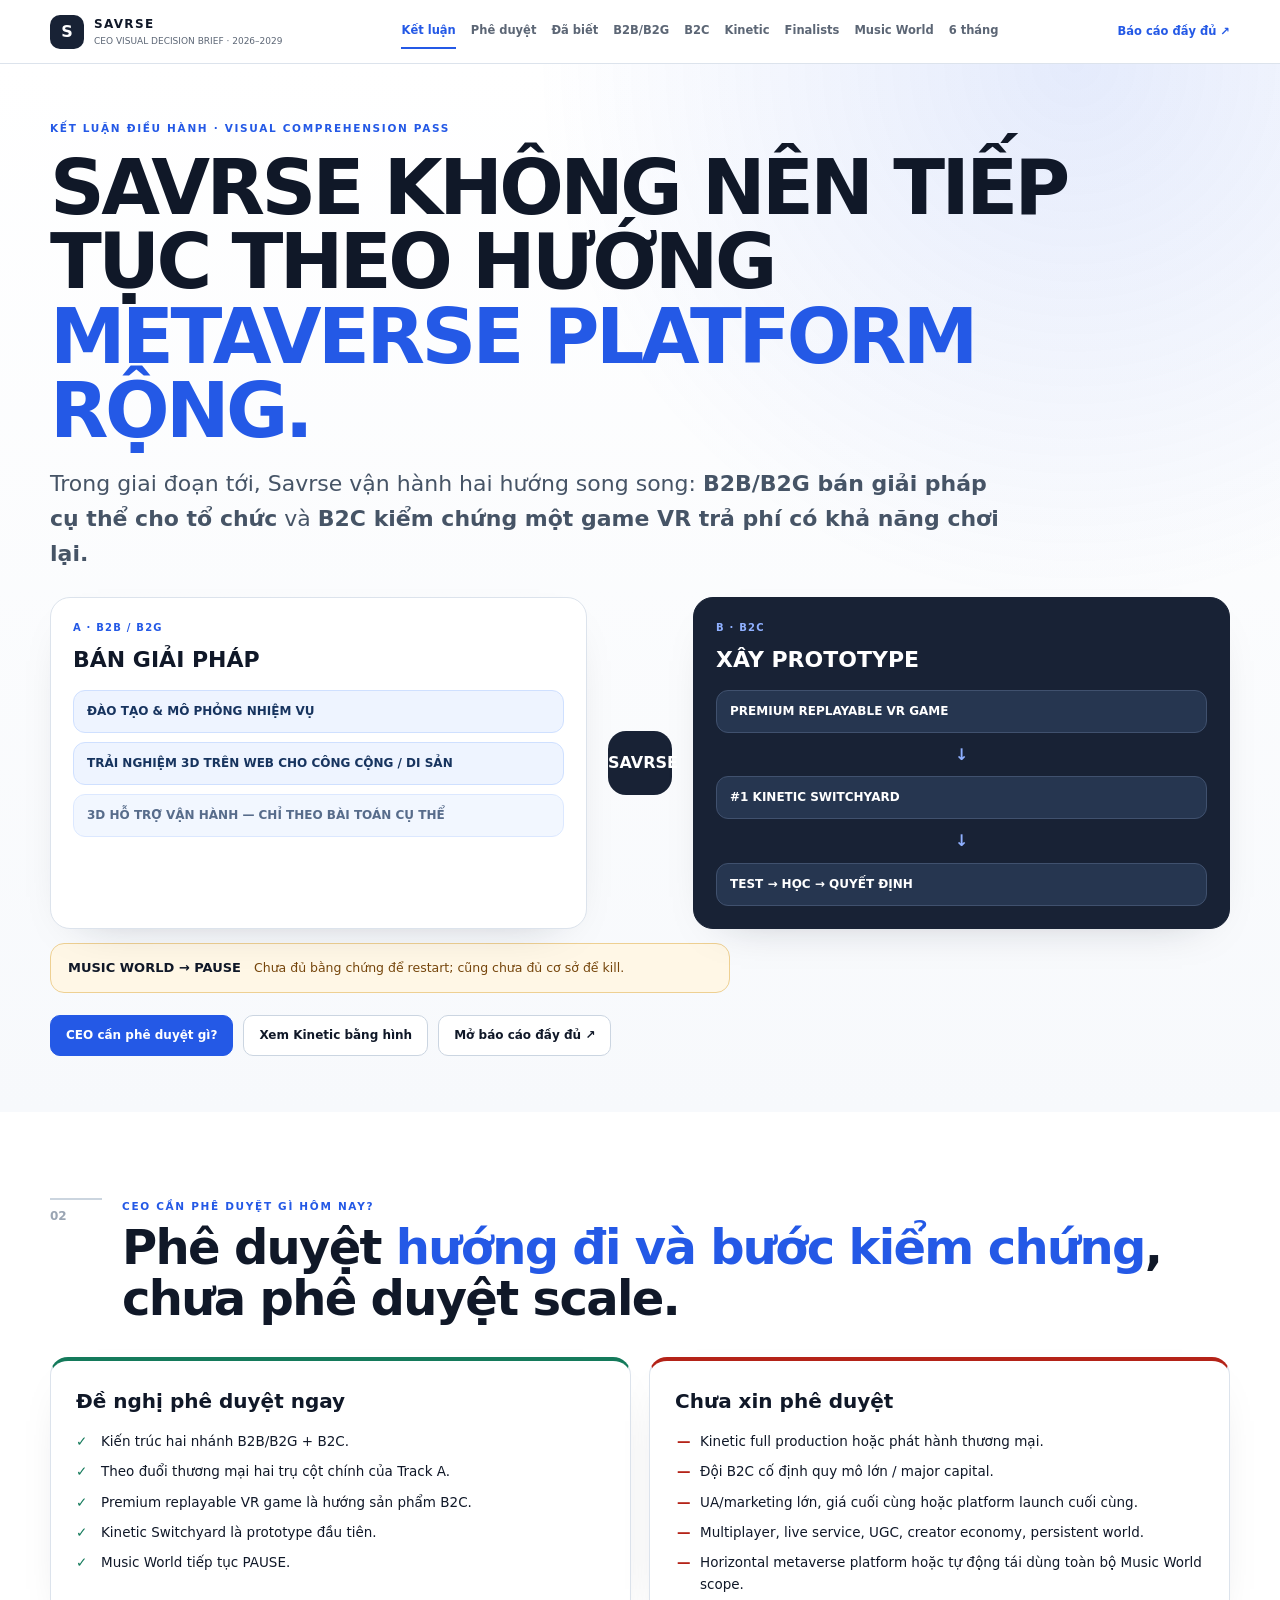
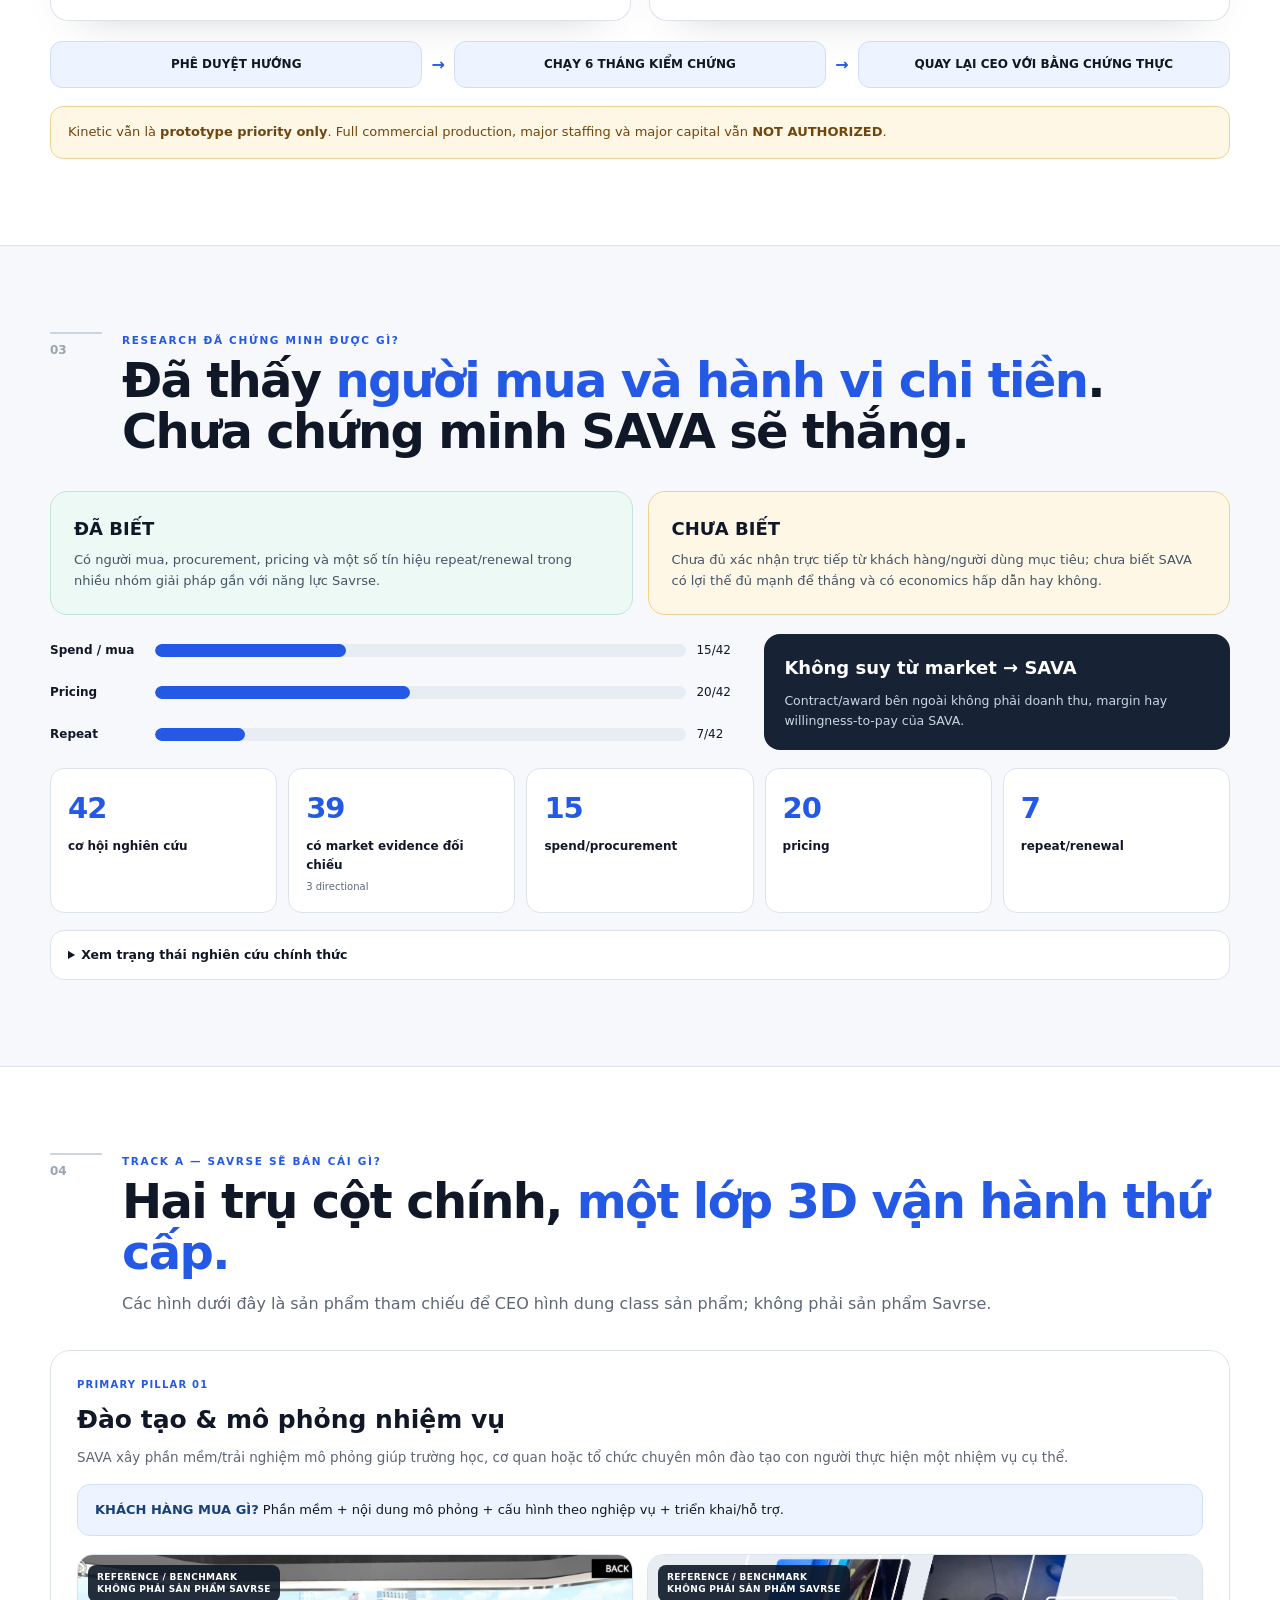
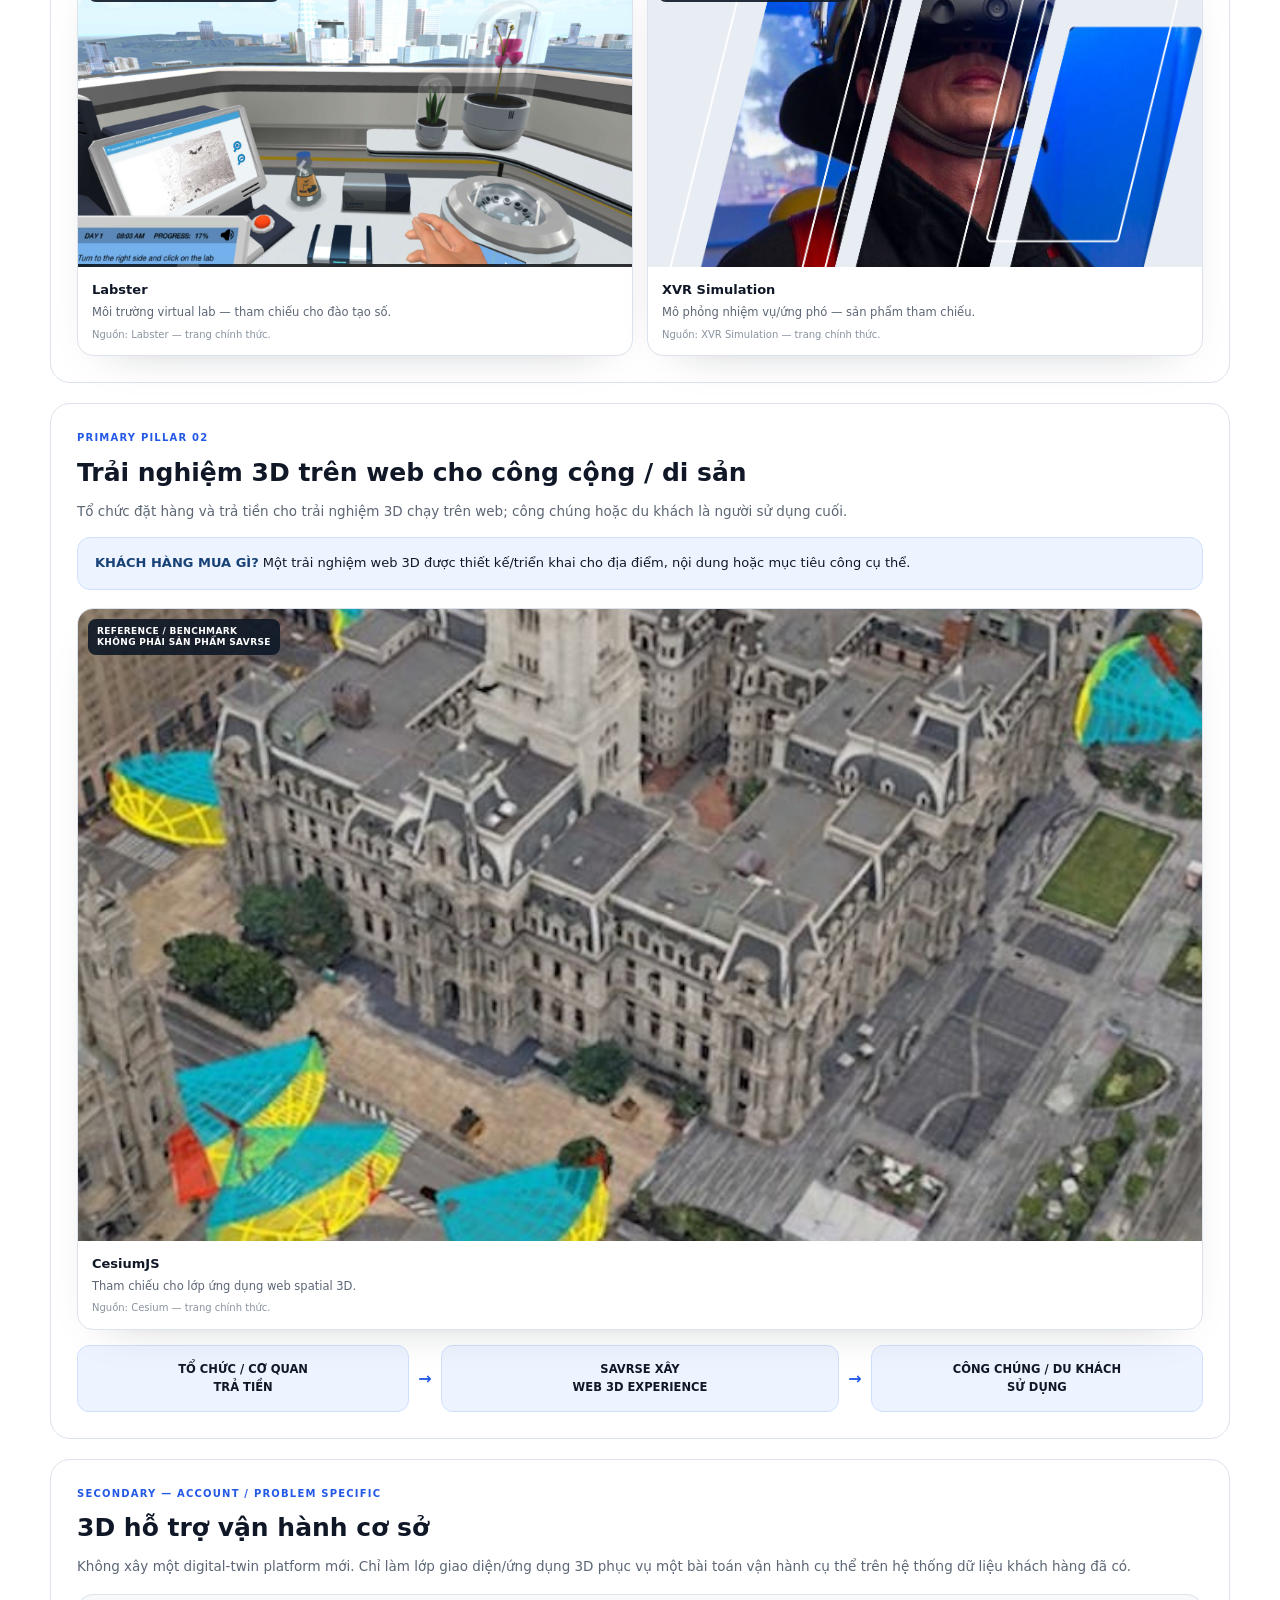
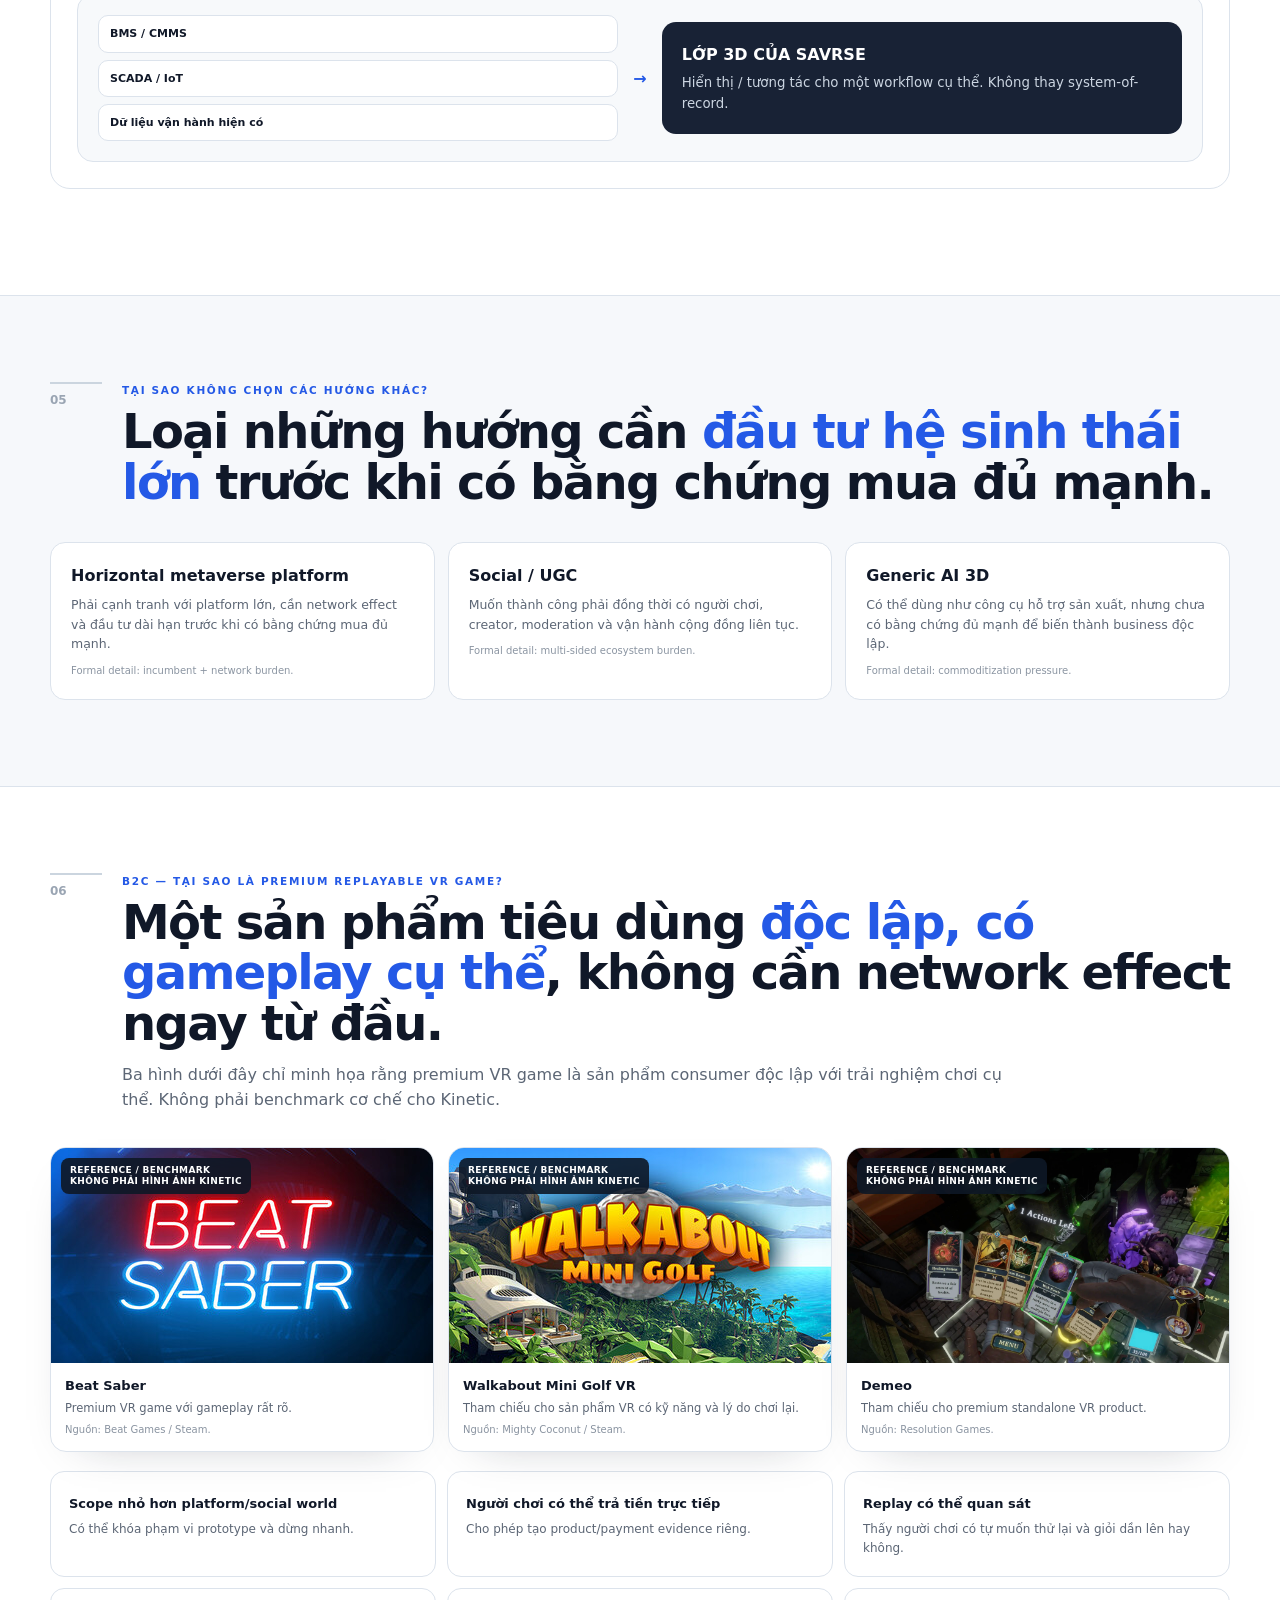
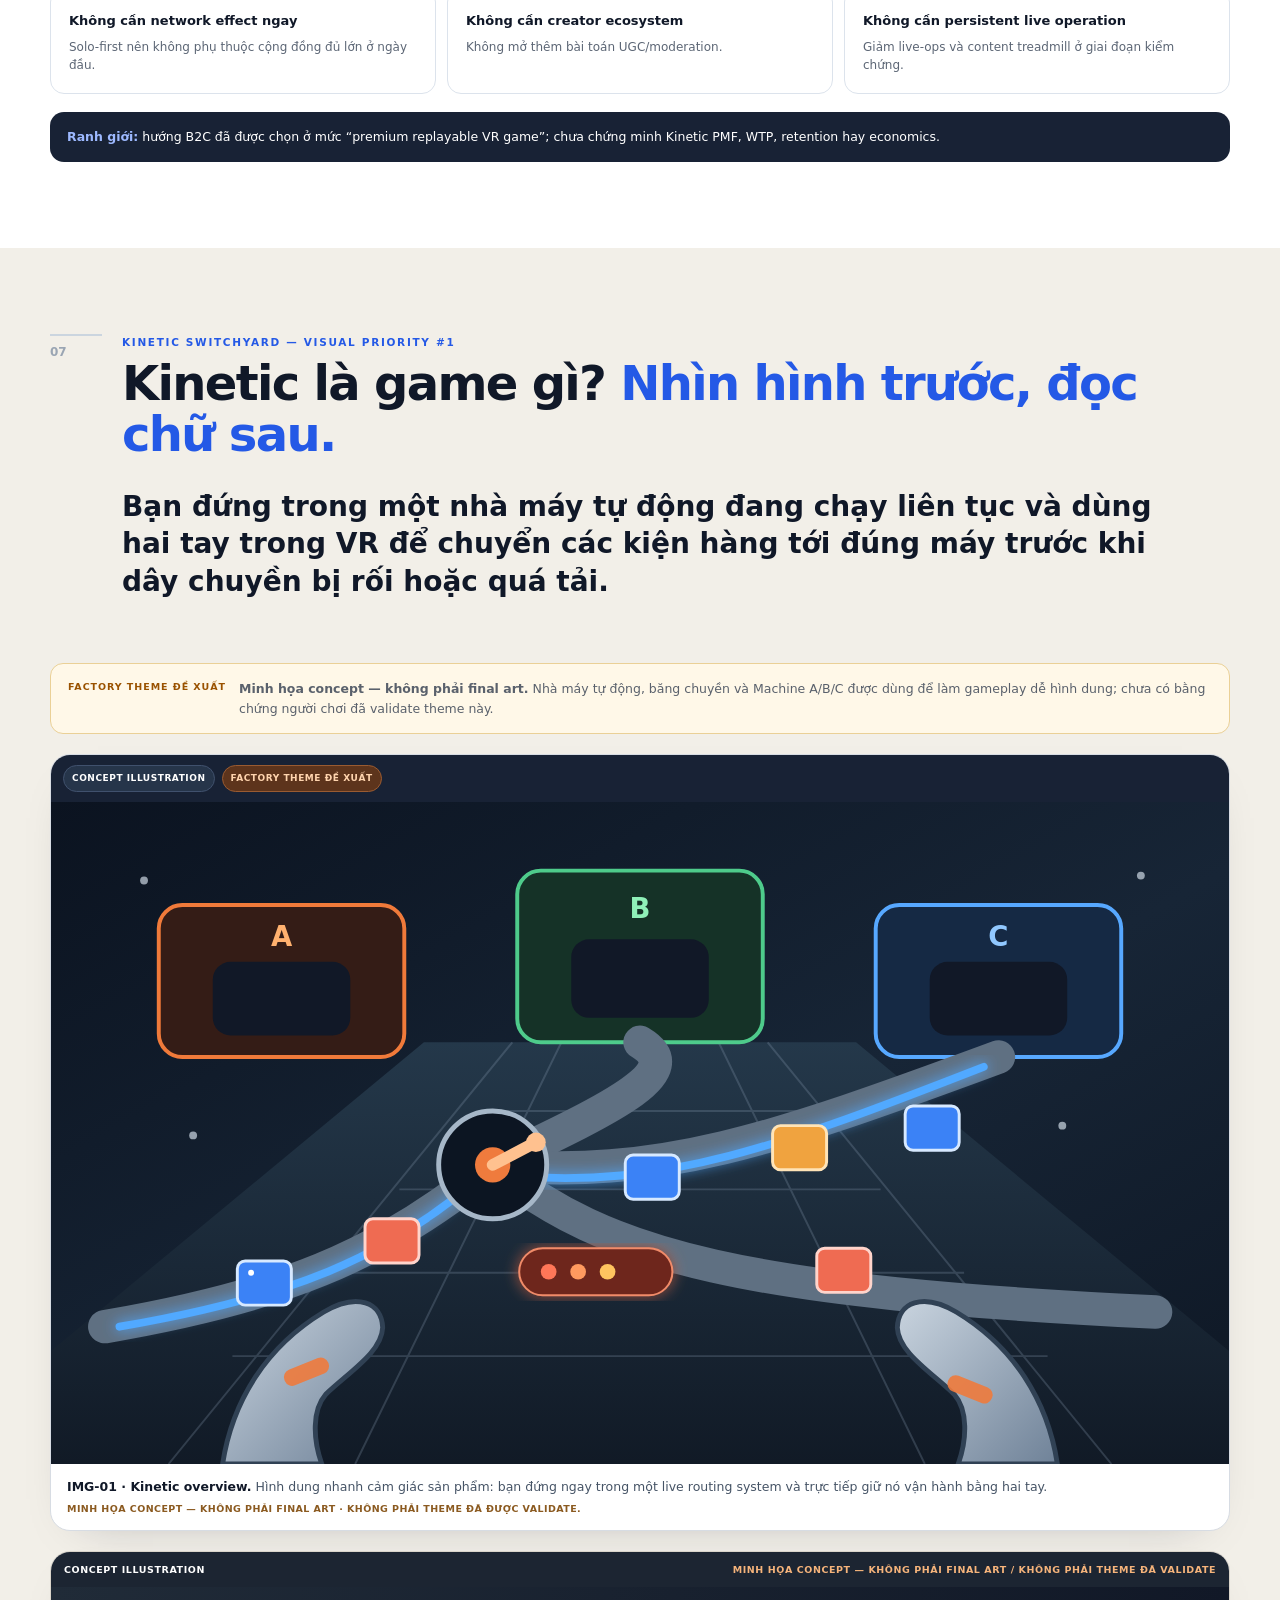
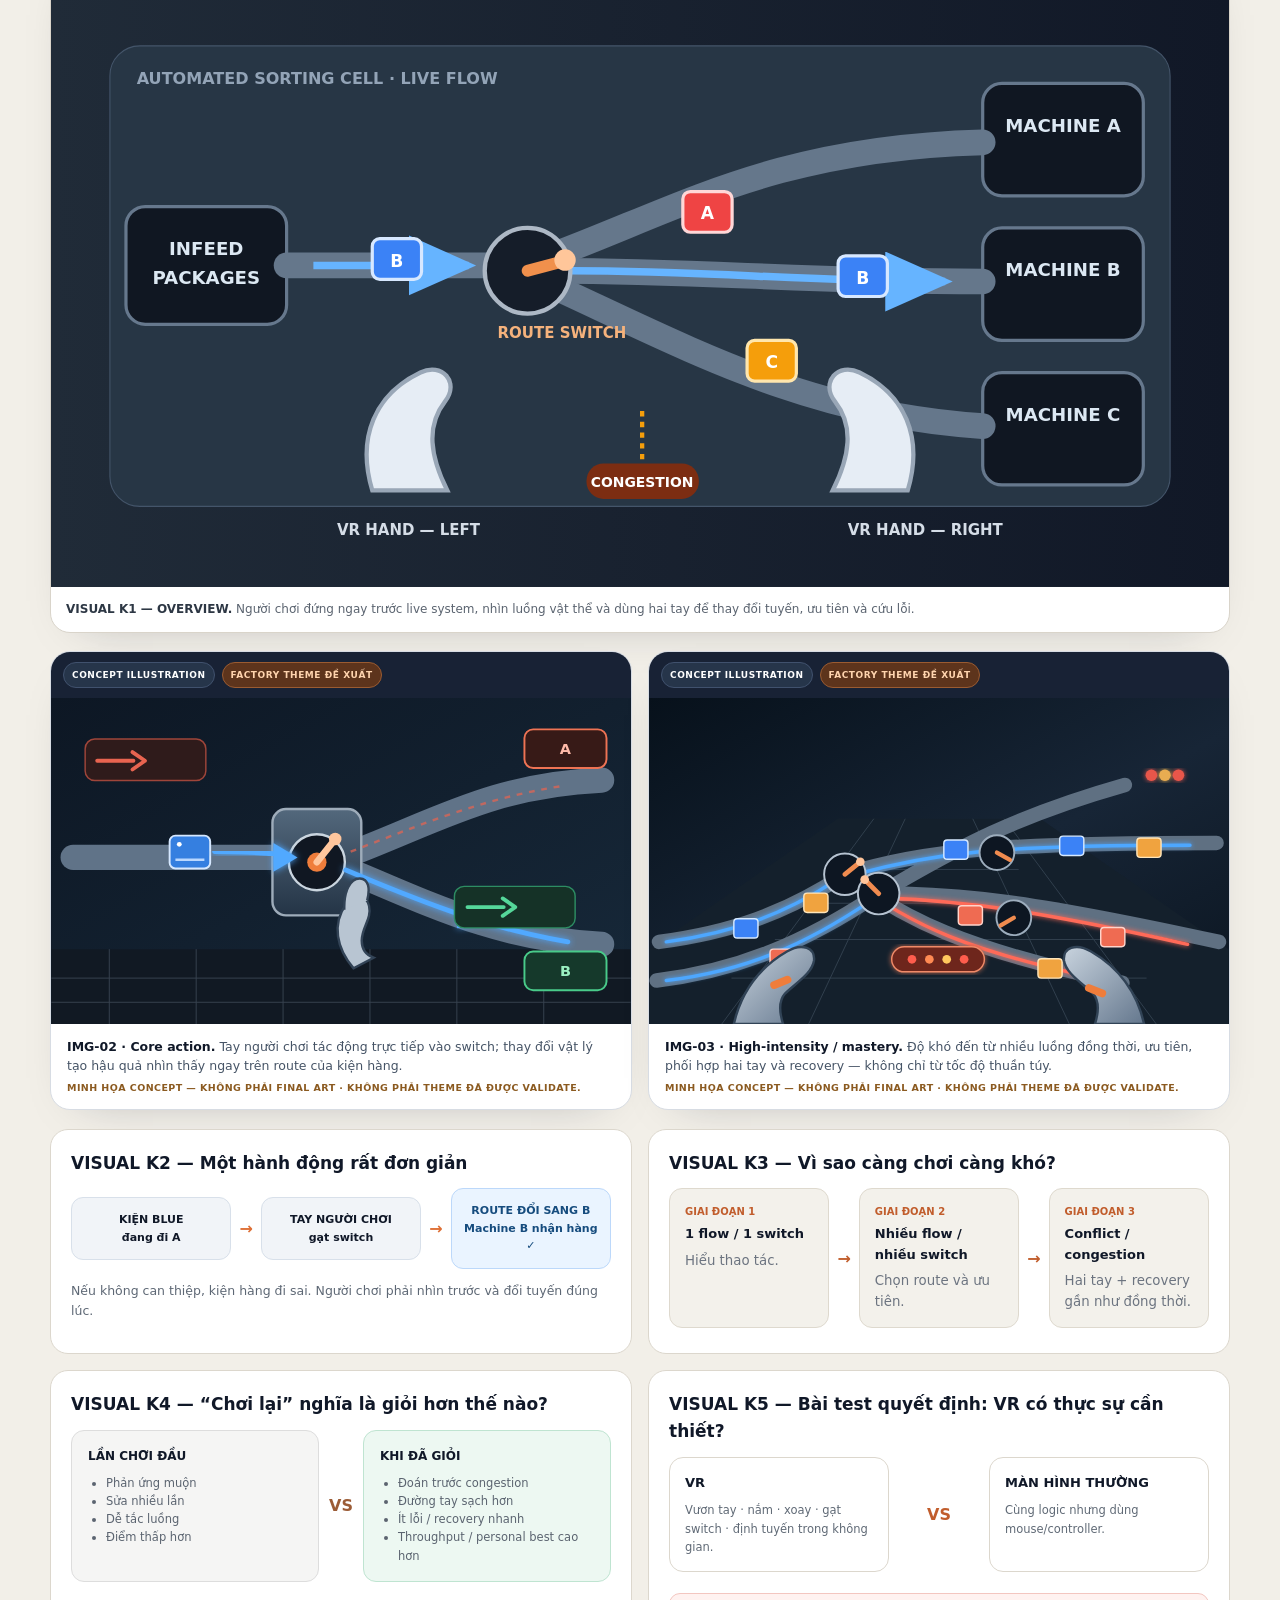
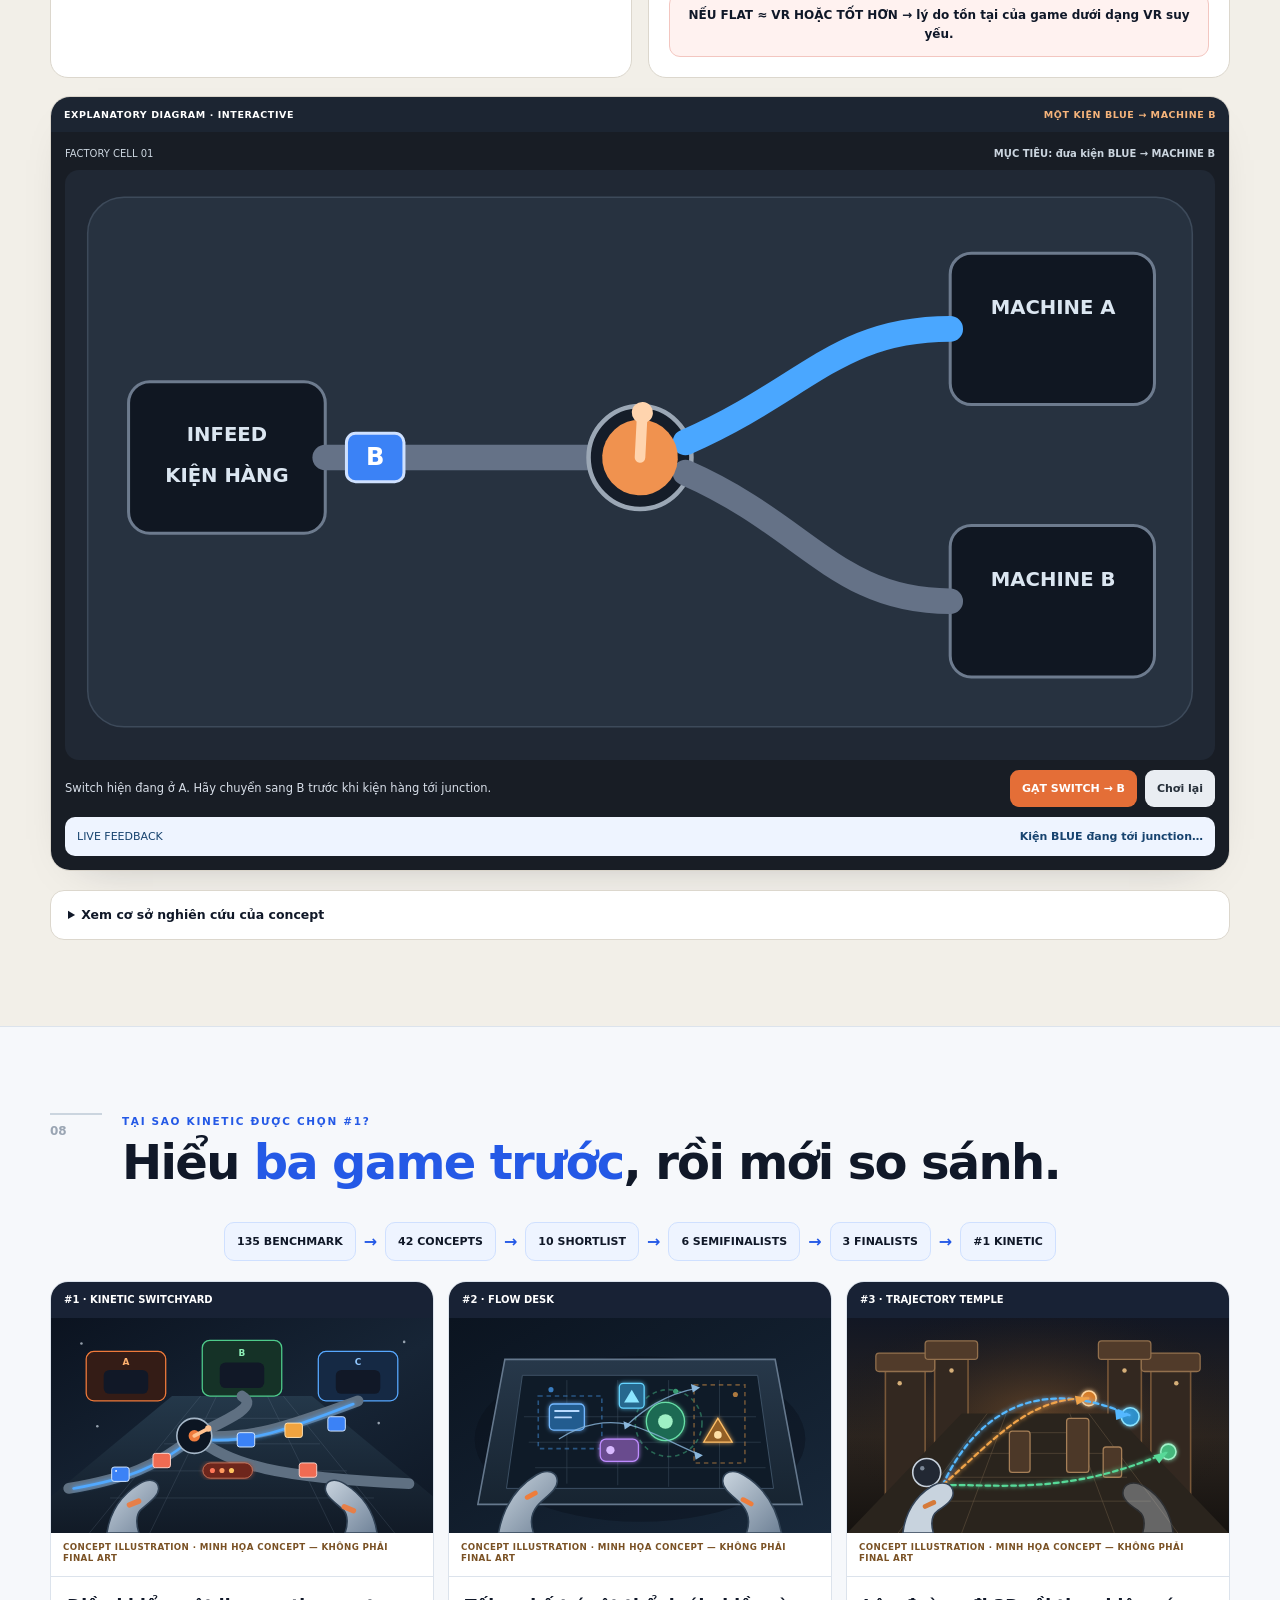
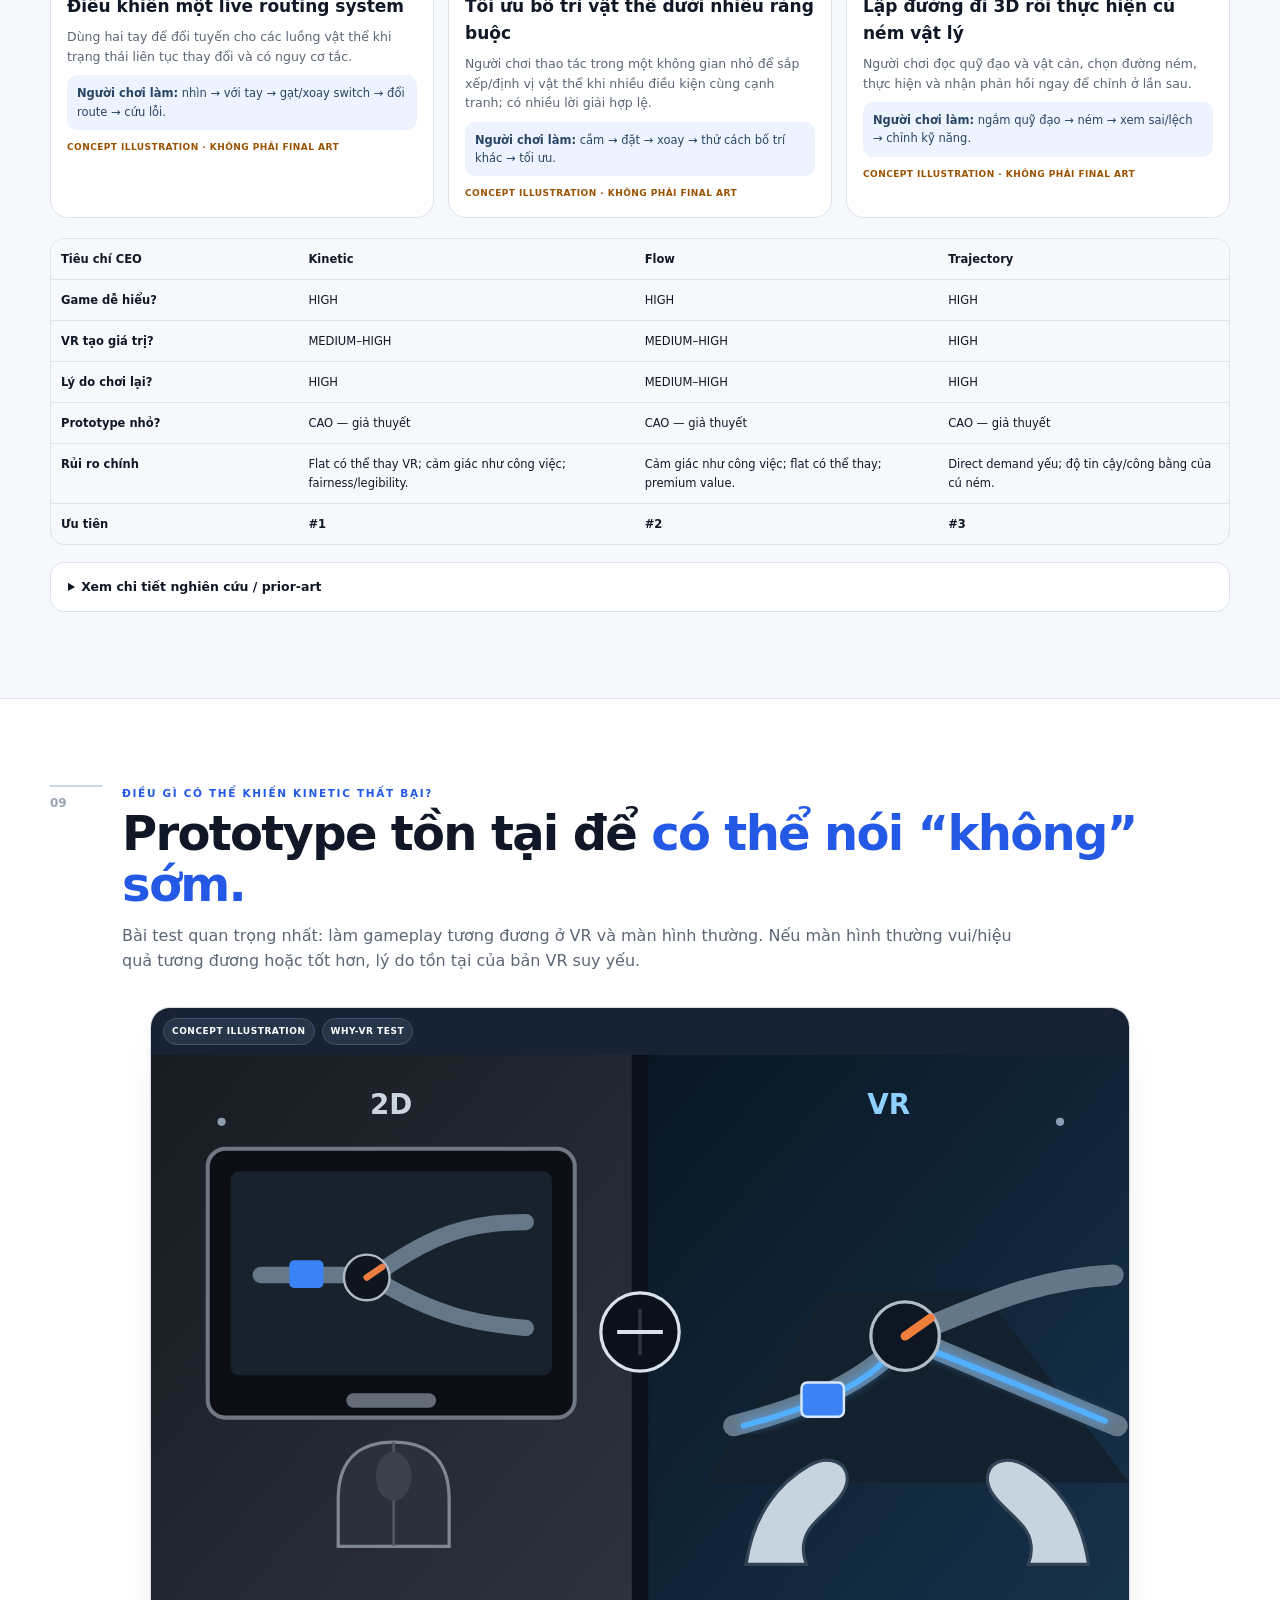
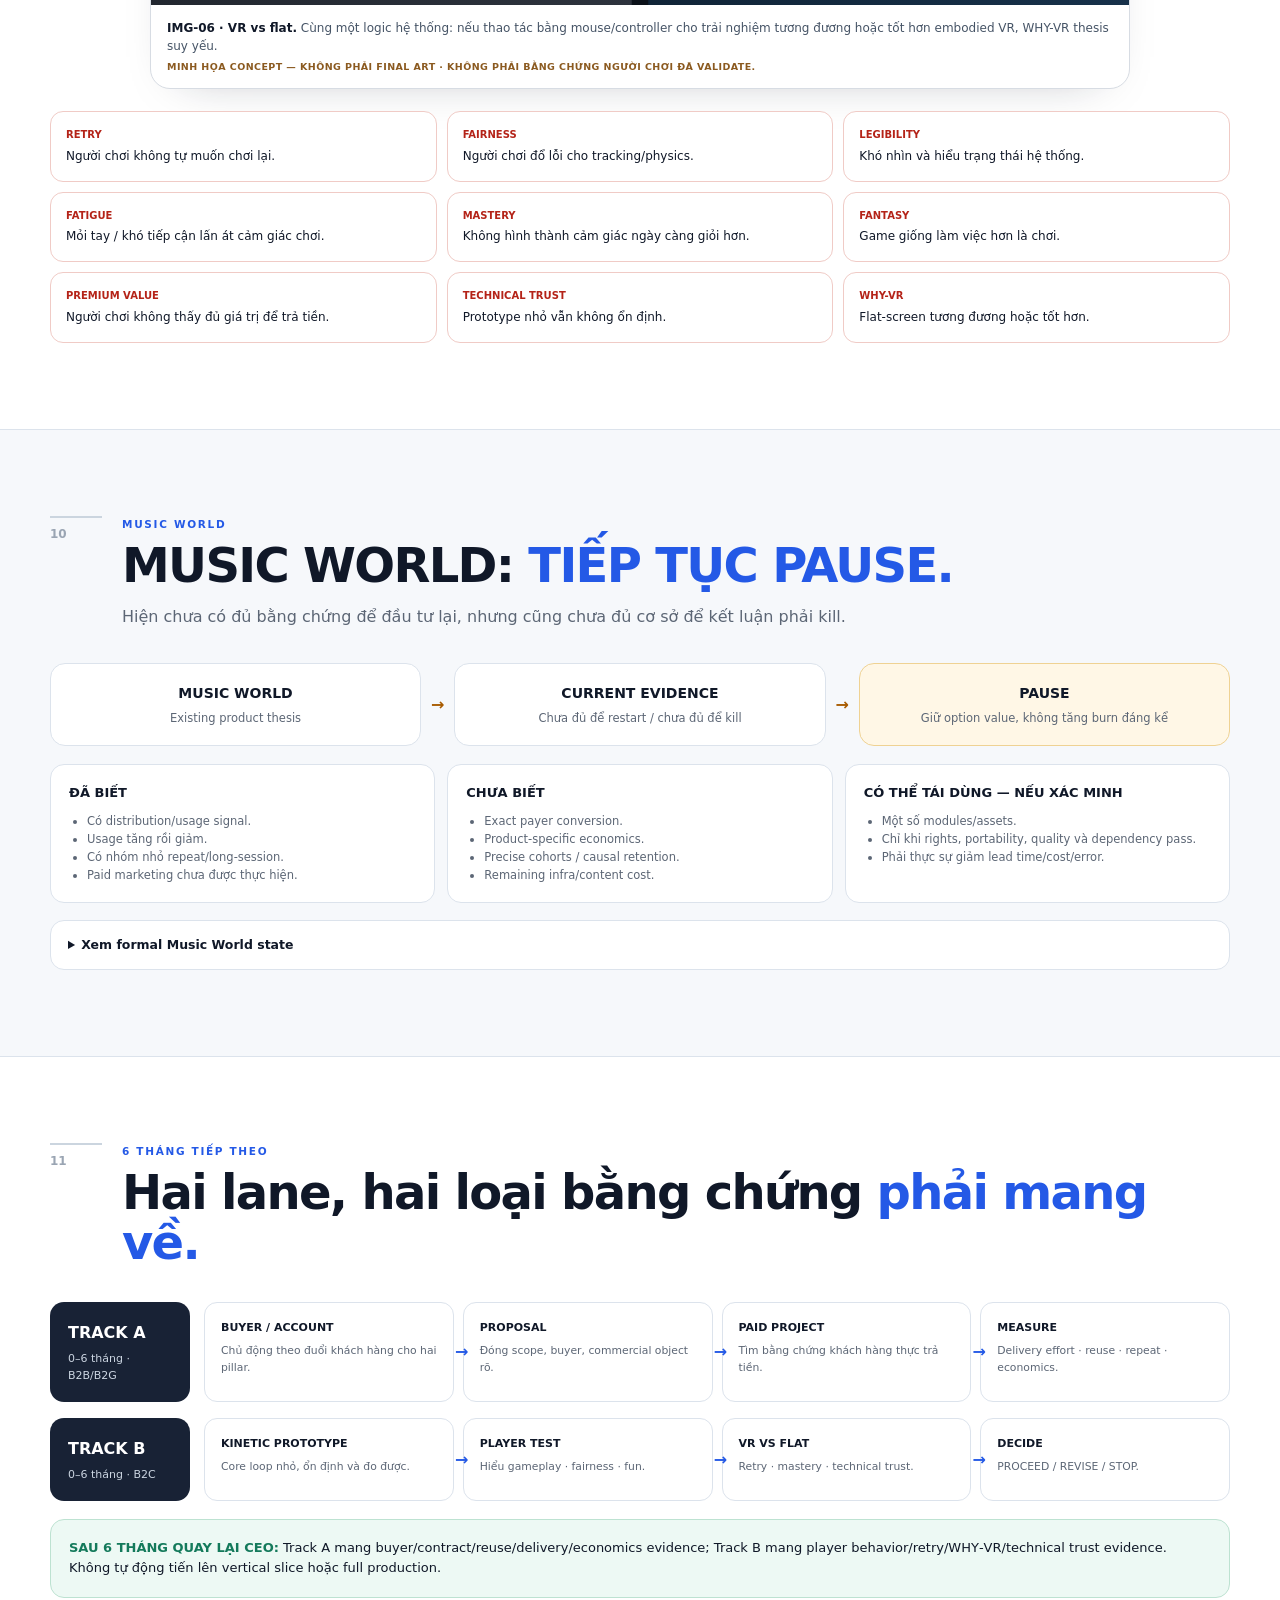
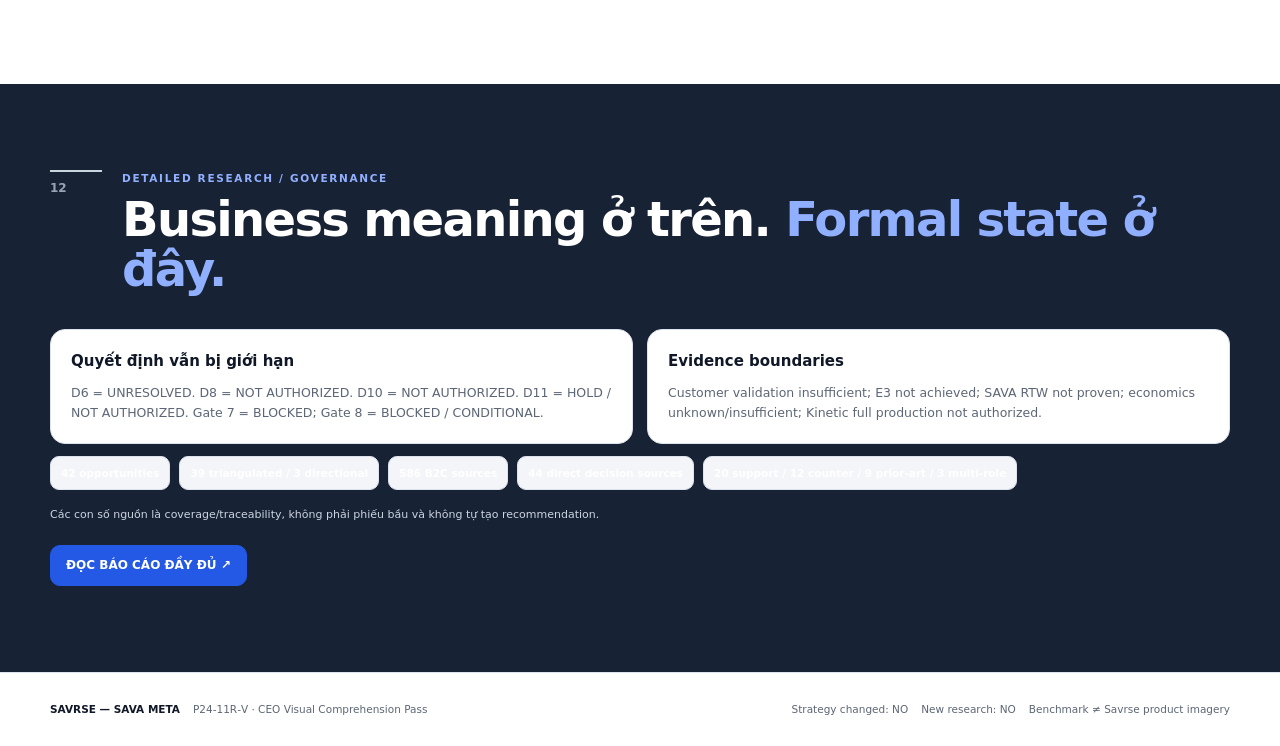
==== commit 2f363de9: "Integrate P24-11R-IMG concept imagery into CEO brief" ====
--- a/index.html
+++ b/index.html
@@ -26,6 +26,27 @@
 @media(max-width:1080px){.top-report{display:none}.topbar nav{gap:10px}.hero-architecture{grid-template-columns:1fr 55px 1fr}.metric-grid{grid-template-columns:repeat(3,1fr)}.vr-bench-grid{grid-template-columns:repeat(3,1fr)}.road-steps{grid-template-columns:repeat(2,1fr)}.road-step:nth-child(2):after{display:none}}
 @media(max-width:820px){html{scroll-padding-top:58px}.topbar{height:56px;padding:0 14px}.brand small{display:none}.nav-toggle{display:block}.topbar nav{position:absolute;display:none;top:56px;left:0;right:0;background:#fff;border-bottom:1px solid var(--line);padding:12px 16px;flex-direction:column;gap:2px}.topbar nav.open{display:flex}.topbar nav a{padding:9px 0}.section{padding:65px 16px}.section-head{grid-template-columns:38px 1fr;gap:13px}.hero{min-height:auto;padding-top:60px}.hero-architecture{grid-template-columns:1fr}.hero-center{display:none}.decision-grid,.meaning-grid,.evidence-diagram,.sell-head,.kinetic-visual-grid,.governance-grid{grid-template-columns:1fr}.benchmark-row,.vr-bench-grid,.finalist-grid,.exclude-grid,.vr-reasons,.music-columns{grid-template-columns:1fr 1fr}.payer-diagram{grid-template-columns:1fr}.payer-diagram i{transform:rotate(90deg);text-align:center}.ops-diagram{grid-template-columns:1fr}.ops-arrow{transform:rotate(90deg)}.factory-wrap{grid-template-columns:1fr}.metric-grid{grid-template-columns:repeat(2,1fr)}.decision-flow,.action-flow,.escalation,.mastery-compare,.vrflat,.music-flow{grid-template-columns:1fr}.decision-flow i,.action-flow i,.escalation i,.music-flow i{transform:rotate(90deg);text-align:center}.vs,.test-versus{padding:2px}.test-outcome{grid-column:1}.kill-grid{grid-template-columns:1fr 1fr}.road-lane{grid-template-columns:1fr}.road-steps{grid-template-columns:1fr 1fr}.road-step:after{display:none}.benchmark-media{aspect-ratio:16/10}}
 @media(max-width:520px){.section{padding:56px 13px}.hero h1{font-size:40px}.hero-lead{font-size:16px}.benchmark-row,.vr-bench-grid,.finalist-grid,.exclude-grid,.vr-reasons,.music-columns,.metric-grid,.kill-grid,.road-steps{grid-template-columns:1fr}.benchmark-badge{font-size:8px;max-width:180px}.benchmark-caption{padding:11px}.concept-label{font-size:8px}.concept-caption{font-size:11px}.walkthrough li{grid-template-columns:48px 1fr}.factory-controls{grid-template-columns:1fr}.factory-result,.factory-hud{flex-direction:column;align-items:flex-start}.factory-hud b{text-align:left}.theme-note{flex-direction:column}.theme-pill{white-space:normal}.compare-table{font-size:10px}.compare-table th,.compare-table td{padding:8px 6px}.compare-table td:first-child{width:auto}.topbar .brand b{font-size:11px}footer{flex-direction:column}.mini-illustration{height:170px}}
+
+/* P24-11R-IMG-CONCEPT-INTEGRATION */
+.concept-photo{margin:20px 0 0;border:1px solid #d7dce3;border-radius:20px;overflow:hidden;background:#fff;box-shadow:var(--shadow)}
+.concept-photo img{display:block;width:100%;height:auto;aspect-ratio:16/9;object-fit:cover;background:#111a26}
+.concept-photo figcaption{padding:14px 16px 4px;color:#465466;font-size:12.5px;line-height:1.5}
+.concept-photo figcaption b{color:var(--ink)}
+.concept-photo .concept-disclosure{display:block;padding:0 16px 14px;color:#8b5a20;font-size:9.5px;font-weight:900;letter-spacing:.045em}
+.concept-badges{display:flex;gap:7px;flex-wrap:wrap;padding:10px 12px;background:#182235;color:#fff}
+.concept-badges span{display:inline-flex;padding:5px 8px;border-radius:999px;background:#26354a;border:1px solid #40516d;font-size:9px;font-weight:900;letter-spacing:.06em}
+.concept-badges span.proposed{background:#5d341c;border-color:#9a5b31;color:#ffd4ae}
+.concept-image-pair{display:grid;grid-template-columns:1fr 1fr;gap:16px;margin-top:18px}
+.concept-image-pair .concept-photo{margin:0}
+.finalist-photo{margin:0;background:#0f1824;border-bottom:1px solid var(--line)}
+.finalist-photo img{display:block;width:100%;height:auto;aspect-ratio:16/9;object-fit:cover;background:#101a26}
+.finalist-photo figcaption{padding:9px 12px 11px;background:#fff;color:#7a5124;font-size:8.7px;font-weight:900;letter-spacing:.045em;line-height:1.35}
+.finalist-card .mini-illustration{display:none}
+.failure-visual{max-width:980px;margin:0 auto 22px}
+.failure-visual figcaption{font-size:12px}
+@media(max-width:820px){.concept-image-pair{grid-template-columns:1fr}.concept-photo{border-radius:16px}.concept-badges{align-items:flex-start}.finalist-photo figcaption{font-size:8.5px}}
+@media(max-width:520px){.concept-photo figcaption{padding:11px 12px 3px;font-size:11px}.concept-photo .concept-disclosure{padding:0 12px 12px;font-size:8.5px}.concept-badges span{font-size:8px}.failure-visual{margin-bottom:16px}}
+
 </style>
 </head>
 <body>
@@ -79,6 +100,13 @@
 <section id="kinetic" class="section kinetic" data-section="7"><div class="wrap"><div class="section-head"><span class="section-no">07</span><div><div class="eyebrow">KINETIC SWITCHYARD — VISUAL PRIORITY #1</div><h2>Kinetic là game gì? <span>Nhìn hình trước, đọc chữ sau.</span></h2><p class="kinetic-one"><b>Bạn đứng trong một nhà máy tự động đang chạy liên tục và dùng hai tay trong VR để chuyển các kiện hàng tới đúng máy trước khi dây chuyền bị rối hoặc quá tải.</b></p></div></div>
 <div class="theme-note"><span class="theme-pill">FACTORY THEME ĐỀ XUẤT</span><div><b>Minh họa concept — không phải final art.</b> Nhà máy tự động, băng chuyền và Machine A/B/C được dùng để làm gameplay dễ hình dung; chưa có bằng chứng người chơi đã validate theme này.</div></div>
 
+<figure class="concept-photo hero-concept" data-concept-image="IMG-01">
+  <div class="concept-badges"><span>CONCEPT ILLUSTRATION</span><span class="proposed">FACTORY THEME ĐỀ XUẤT</span></div>
+  <img src="assets/images/concepts/kinetic-overview.svg" alt="Minh họa concept Kinetic Switchyard ở góc nhìn người chơi VR trong một sorting factory nhỏ với hai tay, băng chuyền, junction và các máy đích A B C.">
+  <figcaption><b>IMG-01 · Kinetic overview.</b> Hình dung nhanh cảm giác sản phẩm: bạn đứng ngay trong một live routing system và trực tiếp giữ nó vận hành bằng hai tay.</figcaption>
+  <span class="concept-disclosure">MINH HỌA CONCEPT — KHÔNG PHẢI FINAL ART · KHÔNG PHẢI THEME ĐÃ ĐƯỢC VALIDATE.</span>
+</figure>
+
 <div class="concept-frame" aria-label="Kinetic concept illustration overview"><div class="concept-label"><span>CONCEPT ILLUSTRATION</span><span>MINH HỌA CONCEPT — KHÔNG PHẢI FINAL ART / KHÔNG PHẢI THEME ĐÃ VALIDATE</span></div>
 <svg class="concept-svg" viewBox="0 0 1100 560" role="img" aria-label="Góc nhìn người chơi VR trong nhà máy sorting với băng chuyền, ba máy đích, các switch và hai tay VR">
 <defs><linearGradient id="bg" x1="0" x2="1"><stop offset="0" stop-color="#202b38"/><stop offset="1" stop-color="#111827"/></linearGradient><marker id="arr" markerWidth="10" markerHeight="10" refX="8" refY="4" orient="auto"><path d="M0,0 L0,8 L9,4 z" fill="#66b4ff"/></marker></defs><rect width="1100" height="560" fill="url(#bg)"/><rect x="55" y="55" width="990" height="430" rx="28" fill="#273645" stroke="#44556a"/><text x="80" y="91" fill="#93a4b7" font-size="15" font-weight="700">AUTOMATED SORTING CELL · LIVE FLOW</text>
@@ -88,6 +116,21 @@
 <g fill="#e6edf5" stroke="#99a7b7" stroke-width="4"><path d="M300 470 C285 420 303 380 345 360 C365 350 382 369 368 387 C350 410 354 438 370 470 Z"/><path d="M800 470 C815 420 797 380 755 360 C735 350 718 369 732 387 C750 410 746 438 730 470 Z"/></g><g fill="#d5dde7" font-size="14" font-weight="800"><text x="267" y="512">VR HAND — LEFT</text><text x="744" y="512">VR HAND — RIGHT</text></g><g><rect x="500" y="445" width="105" height="33" rx="16" fill="#7c2d12"/><text x="552" y="467" fill="#fff" text-anchor="middle" font-size="13" font-weight="900">CONGESTION</text><path d="M552 441 L552 394" stroke="#f59e0b" stroke-width="4" stroke-dasharray="5 5"/></g>
 </svg><div class="concept-caption"><b>VISUAL K1 — OVERVIEW.</b> Người chơi đứng ngay trước live system, nhìn luồng vật thể và dùng hai tay để thay đổi tuyến, ưu tiên và cứu lỗi.</div></div>
 
+
+<div class="concept-image-pair" aria-label="Kinetic supporting concept illustrations">
+  <figure class="concept-photo" data-concept-image="IMG-02">
+    <div class="concept-badges"><span>CONCEPT ILLUSTRATION</span><span class="proposed">FACTORY THEME ĐỀ XUẤT</span></div>
+    <img src="assets/images/concepts/kinetic-core-action.svg" loading="lazy" alt="Minh họa cận cảnh tay người chơi xoay switch để đổi một kiện màu xanh từ tuyến sai sang tuyến đúng.">
+    <figcaption><b>IMG-02 · Core action.</b> Tay người chơi tác động trực tiếp vào switch; thay đổi vật lý tạo hậu quả nhìn thấy ngay trên route của kiện hàng.</figcaption>
+    <span class="concept-disclosure">MINH HỌA CONCEPT — KHÔNG PHẢI FINAL ART · KHÔNG PHẢI THEME ĐÃ ĐƯỢC VALIDATE.</span>
+  </figure>
+  <figure class="concept-photo" data-concept-image="IMG-03">
+    <div class="concept-badges"><span>CONCEPT ILLUSTRATION</span><span class="proposed">FACTORY THEME ĐỀ XUẤT</span></div>
+    <img src="assets/images/concepts/kinetic-mastery.svg" loading="lazy" alt="Minh họa Kinetic ở nhịp độ cao với nhiều luồng hàng, nhiều switch, hai tay phối hợp và áp lực congestion.">
+    <figcaption><b>IMG-03 · High-intensity / mastery.</b> Độ khó đến từ nhiều luồng đồng thời, ưu tiên, phối hợp hai tay và recovery — không chỉ từ tốc độ thuần túy.</figcaption>
+    <span class="concept-disclosure">MINH HỌA CONCEPT — KHÔNG PHẢI FINAL ART · KHÔNG PHẢI THEME ĐÃ ĐƯỢC VALIDATE.</span>
+  </figure>
+</div>
 <div class="kinetic-visual-grid"><article class="visual-card"><h3>VISUAL K2 — Một hành động rất đơn giản</h3><div class="action-flow"><div class="action-node">KIỆN BLUE<br><b>đang đi A</b></div><i>→</i><div class="action-node">TAY NGƯỜI CHƠI<br><b>gạt switch</b></div><i>→</i><div class="action-node target">ROUTE ĐỔI SANG B<br><b>Machine B nhận hàng ✓</b></div></div><p>Nếu không can thiệp, kiện hàng đi sai. Người chơi phải nhìn trước và đổi tuyến đúng lúc.</p></article>
 <article class="visual-card"><h3>VISUAL K3 — Vì sao càng chơi càng khó?</h3><div class="escalation"><div class="stage"><strong>GIAI ĐOẠN 1</strong><b>1 flow / 1 switch</b><small>Hiểu thao tác.</small></div><i>→</i><div class="stage"><strong>GIAI ĐOẠN 2</strong><b>Nhiều flow / nhiều switch</b><small>Chọn route và ưu tiên.</small></div><i>→</i><div class="stage"><strong>GIAI ĐOẠN 3</strong><b>Conflict / congestion</b><small>Hai tay + recovery gần như đồng thời.</small></div></div></article>
 <article class="visual-card"><h3>VISUAL K4 — “Chơi lại” nghĩa là giỏi hơn thế nào?</h3><div class="mastery-compare"><div class="mastery-side"><h4>LẦN CHƠI ĐẦU</h4><ul><li>Phản ứng muộn</li><li>Sửa nhiều lần</li><li>Dễ tắc luồng</li><li>Điểm thấp hơn</li></ul></div><div class="vs">VS</div><div class="mastery-side good"><h4>KHI ĐÃ GIỎI</h4><ul><li>Đoán trước congestion</li><li>Đường tay sạch hơn</li><li>Ít lỗi / recovery nhanh</li><li>Throughput / personal best cao hơn</li></ul></div></div></article>
@@ -98,14 +141,21 @@
 </div></section>
 
 <section id="finalists" class="section soft" data-section="8"><div class="wrap"><div class="section-head"><span class="section-no">08</span><div><div class="eyebrow">TẠI SAO KINETIC ĐƯỢC CHỌN #1?</div><h2>Hiểu <span>ba game trước</span>, rồi mới so sánh.</h2></div></div><div class="funnel" aria-label="Phễu lựa chọn concept"><span>135 BENCHMARK</span><i>→</i><span>42 CONCEPTS</span><i>→</i><span>10 SHORTLIST</span><i>→</i><span>6 SEMIFINALISTS</span><i>→</i><span>3 FINALISTS</span><i>→</i><span>#1 KINETIC</span></div>
-<div class="finalist-grid"><article class="finalist-card"><div class="rank">#1 · KINETIC SWITCHYARD</div><div class="mini-illustration"><svg viewBox="0 0 300 170" aria-label="Sơ đồ Kinetic với luồng hàng và switch"><rect width="300" height="170" rx="14" fill="#202c39"/><path d="M35 85 H125" stroke="#7b8999" stroke-width="15"/><path d="M155 78 C200 55 220 45 270 45" stroke="#7b8999" stroke-width="15" fill="none"/><path d="M155 92 C205 115 225 125 270 125" stroke="#52a9fa" stroke-width="15" fill="none"/><circle cx="140" cy="85" r="24" fill="#111827" stroke="#b6c0cb" stroke-width="3"/><line x1="140" y1="85" x2="158" y2="99" stroke="#f08d4c" stroke-width="7"/><rect x="72" y="71" width="28" height="25" rx="5" fill="#3b82f6"/><text x="86" y="89" fill="#fff" text-anchor="middle" font-size="11" font-weight="900">B</text></svg></div><div class="finalist-copy"><h3>Điều khiển một live routing system</h3><p>Dùng hai tay để đổi tuyến cho các luồng vật thể khi trạng thái liên tục thay đổi và có nguy cơ tắc.</p><div class="does"><b>Người chơi làm:</b> nhìn → với tay → gạt/xoay switch → đổi route → cứu lỗi.</div><div class="mini-label">CONCEPT ILLUSTRATION · KHÔNG PHẢI FINAL ART</div></div></article>
-<article class="finalist-card"><div class="rank">#2 · FLOW DESK</div><div class="mini-illustration"><svg viewBox="0 0 300 170" aria-label="Sơ đồ Flow Desk với nhiều vật thể và ràng buộc bố trí"><rect width="300" height="170" rx="14" fill="#edf1f5"/><rect x="28" y="27" width="244" height="116" rx="14" fill="#fff" stroke="#b9c4cf"/><g><rect x="50" y="53" width="58" height="43" rx="8" fill="#7aa7d9"/><rect x="125" y="43" width="48" height="62" rx="8" fill="#e5a867"/><circle cx="218" cy="72" r="25" fill="#7cb895"/><rect x="93" y="105" width="85" height="22" rx="8" fill="#c7d3df"/></g><path d="M58 119 C105 85 170 120 236 108" stroke="#596b7c" stroke-width="3" stroke-dasharray="6 5" fill="none"/><text x="150" y="159" text-anchor="middle" fill="#586676" font-size="11" font-weight="800">NHIỀU RÀNG BUỘC · NHIỀU CÁCH BỐ TRÍ</text></svg></div><div class="finalist-copy"><h3>Tối ưu bố trí vật thể dưới nhiều ràng buộc</h3><p>Người chơi thao tác trong một không gian nhỏ để sắp xếp/định vị vật thể khi nhiều điều kiện cùng cạnh tranh; có nhiều lời giải hợp lệ.</p><div class="does"><b>Người chơi làm:</b> cầm → đặt → xoay → thử cách bố trí khác → tối ưu.</div><div class="mini-label">CONCEPT ILLUSTRATION · KHÔNG PHẢI FINAL ART</div></div></article>
-<article class="finalist-card"><div class="rank">#3 · TRAJECTORY TEMPLE</div><div class="mini-illustration"><svg viewBox="0 0 300 170" aria-label="Sơ đồ Trajectory Temple với quỹ đạo ném qua vật cản"><rect width="300" height="170" rx="14" fill="#efe8dc"/><rect x="178" y="65" width="28" height="70" fill="#87694f"/><rect x="225" y="38" width="30" height="97" fill="#87694f"/><circle cx="264" cy="60" r="17" fill="#3d7fb7"/><circle cx="54" cy="120" r="13" fill="#d46d3f"/><path d="M62 111 C120 35 190 25 255 53" stroke="#d46d3f" stroke-width="4" stroke-dasharray="7 5" fill="none"/><path d="M47 133 l-14 20" stroke="#596673" stroke-width="8" stroke-linecap="round"/><text x="150" y="158" text-anchor="middle" fill="#66584c" font-size="11" font-weight="800">ĐỌC QUỸ ĐẠO → NÉM → ĐIỀU CHỈNH</text></svg></div><div class="finalist-copy"><h3>Lập đường đi 3D rồi thực hiện cú ném vật lý</h3><p>Người chơi đọc quỹ đạo và vật cản, chọn đường ném, thực hiện và nhận phản hồi ngay để chỉnh ở lần sau.</p><div class="does"><b>Người chơi làm:</b> ngắm quỹ đạo → ném → xem sai/lệch → chỉnh kỹ năng.</div><div class="mini-label">CONCEPT ILLUSTRATION · KHÔNG PHẢI FINAL ART</div></div></article></div>
+<div class="finalist-grid"><article class="finalist-card"><div class="rank">#1 · KINETIC SWITCHYARD</div><figure class="finalist-photo"><img src="assets/images/concepts/kinetic-overview.svg" loading="lazy" alt="Minh họa Kinetic Switchyard: người chơi trực tiếp định tuyến một hệ thống động bằng hai tay trong VR."><figcaption>CONCEPT ILLUSTRATION · MINH HỌA CONCEPT — KHÔNG PHẢI FINAL ART</figcaption></figure><div class="mini-illustration"><svg viewBox="0 0 300 170" aria-label="Sơ đồ Kinetic với luồng hàng và switch"><rect width="300" height="170" rx="14" fill="#202c39"/><path d="M35 85 H125" stroke="#7b8999" stroke-width="15"/><path d="M155 78 C200 55 220 45 270 45" stroke="#7b8999" stroke-width="15" fill="none"/><path d="M155 92 C205 115 225 125 270 125" stroke="#52a9fa" stroke-width="15" fill="none"/><circle cx="140" cy="85" r="24" fill="#111827" stroke="#b6c0cb" stroke-width="3"/><line x1="140" y1="85" x2="158" y2="99" stroke="#f08d4c" stroke-width="7"/><rect x="72" y="71" width="28" height="25" rx="5" fill="#3b82f6"/><text x="86" y="89" fill="#fff" text-anchor="middle" font-size="11" font-weight="900">B</text></svg></div><div class="finalist-copy"><h3>Điều khiển một live routing system</h3><p>Dùng hai tay để đổi tuyến cho các luồng vật thể khi trạng thái liên tục thay đổi và có nguy cơ tắc.</p><div class="does"><b>Người chơi làm:</b> nhìn → với tay → gạt/xoay switch → đổi route → cứu lỗi.</div><div class="mini-label">CONCEPT ILLUSTRATION · KHÔNG PHẢI FINAL ART</div></div></article>
+<article class="finalist-card"><div class="rank">#2 · FLOW DESK</div><figure class="finalist-photo"><img src="assets/images/concepts/flow-desk-concept.svg" loading="lazy" alt="Minh họa Flow Desk dựa trên định nghĩa authoritative: tối ưu xúc giác dưới nhiều ràng buộc, với nhiều cách bố trí hợp lệ."><figcaption>CONCEPT ILLUSTRATION · MINH HỌA CONCEPT — KHÔNG PHẢI FINAL ART</figcaption></figure><div class="mini-illustration"><svg viewBox="0 0 300 170" aria-label="Sơ đồ Flow Desk với nhiều vật thể và ràng buộc bố trí"><rect width="300" height="170" rx="14" fill="#edf1f5"/><rect x="28" y="27" width="244" height="116" rx="14" fill="#fff" stroke="#b9c4cf"/><g><rect x="50" y="53" width="58" height="43" rx="8" fill="#7aa7d9"/><rect x="125" y="43" width="48" height="62" rx="8" fill="#e5a867"/><circle cx="218" cy="72" r="25" fill="#7cb895"/><rect x="93" y="105" width="85" height="22" rx="8" fill="#c7d3df"/></g><path d="M58 119 C105 85 170 120 236 108" stroke="#596b7c" stroke-width="3" stroke-dasharray="6 5" fill="none"/><text x="150" y="159" text-anchor="middle" fill="#586676" font-size="11" font-weight="800">NHIỀU RÀNG BUỘC · NHIỀU CÁCH BỐ TRÍ</text></svg></div><div class="finalist-copy"><h3>Tối ưu bố trí vật thể dưới nhiều ràng buộc</h3><p>Người chơi thao tác trong một không gian nhỏ để sắp xếp/định vị vật thể khi nhiều điều kiện cùng cạnh tranh; có nhiều lời giải hợp lệ.</p><div class="does"><b>Người chơi làm:</b> cầm → đặt → xoay → thử cách bố trí khác → tối ưu.</div><div class="mini-label">CONCEPT ILLUSTRATION · KHÔNG PHẢI FINAL ART</div></div></article>
+<article class="finalist-card"><div class="rank">#3 · TRAJECTORY TEMPLE</div><figure class="finalist-photo"><img src="assets/images/concepts/trajectory-temple-concept.svg" loading="lazy" alt="Minh họa Trajectory Temple dựa trên định nghĩa authoritative: đọc quỹ đạo 3D và vật cản, ném vật lý, nhận feedback và điều chỉnh."><figcaption>CONCEPT ILLUSTRATION · MINH HỌA CONCEPT — KHÔNG PHẢI FINAL ART</figcaption></figure><div class="mini-illustration"><svg viewBox="0 0 300 170" aria-label="Sơ đồ Trajectory Temple với quỹ đạo ném qua vật cản"><rect width="300" height="170" rx="14" fill="#efe8dc"/><rect x="178" y="65" width="28" height="70" fill="#87694f"/><rect x="225" y="38" width="30" height="97" fill="#87694f"/><circle cx="264" cy="60" r="17" fill="#3d7fb7"/><circle cx="54" cy="120" r="13" fill="#d46d3f"/><path d="M62 111 C120 35 190 25 255 53" stroke="#d46d3f" stroke-width="4" stroke-dasharray="7 5" fill="none"/><path d="M47 133 l-14 20" stroke="#596673" stroke-width="8" stroke-linecap="round"/><text x="150" y="158" text-anchor="middle" fill="#66584c" font-size="11" font-weight="800">ĐỌC QUỸ ĐẠO → NÉM → ĐIỀU CHỈNH</text></svg></div><div class="finalist-copy"><h3>Lập đường đi 3D rồi thực hiện cú ném vật lý</h3><p>Người chơi đọc quỹ đạo và vật cản, chọn đường ném, thực hiện và nhận phản hồi ngay để chỉnh ở lần sau.</p><div class="does"><b>Người chơi làm:</b> ngắm quỹ đạo → ném → xem sai/lệch → chỉnh kỹ năng.</div><div class="mini-label">CONCEPT ILLUSTRATION · KHÔNG PHẢI FINAL ART</div></div></article></div>
 <table class="compare-table"><thead><tr><th>Tiêu chí CEO</th><th>Kinetic</th><th>Flow</th><th>Trajectory</th></tr></thead><tbody><tr><td>Game dễ hiểu?</td><td>HIGH</td><td>HIGH</td><td>HIGH</td></tr><tr><td>VR tạo giá trị?</td><td>MEDIUM–HIGH</td><td>MEDIUM–HIGH</td><td>HIGH</td></tr><tr><td>Lý do chơi lại?</td><td>HIGH</td><td>MEDIUM–HIGH</td><td>HIGH</td></tr><tr><td>Prototype nhỏ?</td><td>CAO — giả thuyết</td><td>CAO — giả thuyết</td><td>CAO — giả thuyết</td></tr><tr><td>Rủi ro chính</td><td>Flat có thể thay VR; cảm giác như công việc; fairness/legibility.</td><td>Cảm giác như công việc; flat có thể thay; premium value.</td><td>Direct demand yếu; độ tin cậy/công bằng của cú ném.</td></tr><tr><td>Ưu tiên</td><td><b>#1</b></td><td><b>#2</b></td><td><b>#3</b></td></tr></tbody></table>
 <details class="disclosure"><summary>Xem chi tiết nghiên cứu / prior-art</summary><div class="detail-body"><p>Đây là thứ tự ưu tiên prototype sau challenge pass, không phải dự báo doanh thu. B2C evidence coverage: 200 initial unique usable sources + 386 new unique sources = 586 combined unique external sources. Direct decision source map: 44 sources — 20 supporting, 12 counter-evidence, 9 benchmark/prior-art, 3 multi-role. Source-role count không phải lá phiếu.</p></div></details>
 </div></section>
 
-<section id="failure" class="section" data-section="9"><div class="wrap"><div class="section-head"><span class="section-no">09</span><div><div class="eyebrow">ĐIỀU GÌ CÓ THỂ KHIẾN KINETIC THẤT BẠI?</div><h2>Prototype tồn tại để <span>có thể nói “không” sớm.</span></h2><p class="section-intro">Bài test quan trọng nhất: làm gameplay tương đương ở VR và màn hình thường. Nếu màn hình thường vui/hiệu quả tương đương hoặc tốt hơn, lý do tồn tại của bản VR suy yếu.</p></div></div><div class="kill-grid"><div class="kill-signal"><b>RETRY</b>Người chơi không tự muốn chơi lại.</div><div class="kill-signal"><b>FAIRNESS</b>Người chơi đổ lỗi cho tracking/physics.</div><div class="kill-signal"><b>LEGIBILITY</b>Khó nhìn và hiểu trạng thái hệ thống.</div><div class="kill-signal"><b>FATIGUE</b>Mỏi tay / khó tiếp cận lấn át cảm giác chơi.</div><div class="kill-signal"><b>MASTERY</b>Không hình thành cảm giác ngày càng giỏi hơn.</div><div class="kill-signal"><b>FANTASY</b>Game giống làm việc hơn là chơi.</div><div class="kill-signal"><b>PREMIUM VALUE</b>Người chơi không thấy đủ giá trị để trả tiền.</div><div class="kill-signal"><b>TECHNICAL TRUST</b>Prototype nhỏ vẫn không ổn định.</div><div class="kill-signal"><b>WHY-VR</b>Flat-screen tương đương hoặc tốt hơn.</div></div></div></section>
+<section id="failure" class="section" data-section="9"><div class="wrap"><div class="section-head"><span class="section-no">09</span><div><div class="eyebrow">ĐIỀU GÌ CÓ THỂ KHIẾN KINETIC THẤT BẠI?</div><h2>Prototype tồn tại để <span>có thể nói “không” sớm.</span></h2><p class="section-intro">Bài test quan trọng nhất: làm gameplay tương đương ở VR và màn hình thường. Nếu màn hình thường vui/hiệu quả tương đương hoặc tốt hơn, lý do tồn tại của bản VR suy yếu.</p></div></div>
+<figure class="concept-photo failure-visual" data-concept-image="IMG-06">
+  <div class="concept-badges"><span>CONCEPT ILLUSTRATION</span><span>WHY-VR TEST</span></div>
+  <img src="assets/images/concepts/kinetic-vr-vs-flat.svg" loading="lazy" alt="Minh họa split-screen so sánh cùng logic routing trên màn hình thường dùng chuột với bản VR dùng hai tay để với, xoay và gạt switch.">
+  <figcaption><b>IMG-06 · VR vs flat.</b> Cùng một logic hệ thống: nếu thao tác bằng mouse/controller cho trải nghiệm tương đương hoặc tốt hơn embodied VR, WHY-VR thesis suy yếu.</figcaption>
+  <span class="concept-disclosure">MINH HỌA CONCEPT — KHÔNG PHẢI FINAL ART · KHÔNG PHẢI BẰNG CHỨNG NGƯỜI CHƠI ĐÃ VALIDATE.</span>
+</figure>
+<div class="kill-grid"><div class="kill-signal"><b>RETRY</b>Người chơi không tự muốn chơi lại.</div><div class="kill-signal"><b>FAIRNESS</b>Người chơi đổ lỗi cho tracking/physics.</div><div class="kill-signal"><b>LEGIBILITY</b>Khó nhìn và hiểu trạng thái hệ thống.</div><div class="kill-signal"><b>FATIGUE</b>Mỏi tay / khó tiếp cận lấn át cảm giác chơi.</div><div class="kill-signal"><b>MASTERY</b>Không hình thành cảm giác ngày càng giỏi hơn.</div><div class="kill-signal"><b>FANTASY</b>Game giống làm việc hơn là chơi.</div><div class="kill-signal"><b>PREMIUM VALUE</b>Người chơi không thấy đủ giá trị để trả tiền.</div><div class="kill-signal"><b>TECHNICAL TRUST</b>Prototype nhỏ vẫn không ổn định.</div><div class="kill-signal"><b>WHY-VR</b>Flat-screen tương đương hoặc tốt hơn.</div></div></div></section>
 
 <section id="music-world" class="section soft" data-section="10"><div class="wrap"><div class="section-head"><span class="section-no">10</span><div><div class="eyebrow">MUSIC WORLD</div><h2>MUSIC WORLD: <span>TIẾP TỤC PAUSE.</span></h2><p class="section-intro">Hiện chưa có đủ bằng chứng để đầu tư lại, nhưng cũng chưa đủ cơ sở để kết luận phải kill.</p></div></div><div class="music-flow"><div class="music-node"><b>MUSIC WORLD</b><span>Existing product thesis</span></div><i>→</i><div class="music-node"><b>CURRENT EVIDENCE</b><span>Chưa đủ để restart / chưa đủ để kill</span></div><i>→</i><div class="music-node pause"><b>PAUSE</b><span>Giữ option value, không tăng burn đáng kể</span></div></div><div class="music-columns"><article><h3>ĐÃ BIẾT</h3><ul><li>Có distribution/usage signal.</li><li>Usage tăng rồi giảm.</li><li>Có nhóm nhỏ repeat/long-session.</li><li>Paid marketing chưa được thực hiện.</li></ul></article><article><h3>CHƯA BIẾT</h3><ul><li>Exact payer conversion.</li><li>Product-specific economics.</li><li>Precise cohorts / causal retention.</li><li>Remaining infra/content cost.</li></ul></article><article><h3>CÓ THỂ TÁI DÙNG — NẾU XÁC MINH</h3><ul><li>Một số modules/assets.</li><li>Chỉ khi rights, portability, quality và dependency pass.</li><li>Phải thực sự giảm lead time/cost/error.</li></ul></article></div><details class="disclosure"><summary>Xem formal Music World state</summary><div class="detail-body"><p>Formal assessment: 60 / confidence MEDIUM. D7 remains NOT CLOSED. PAUSE không được chuyển thành KILL hoặc RESTART.</p></div></details></div></section>
 
